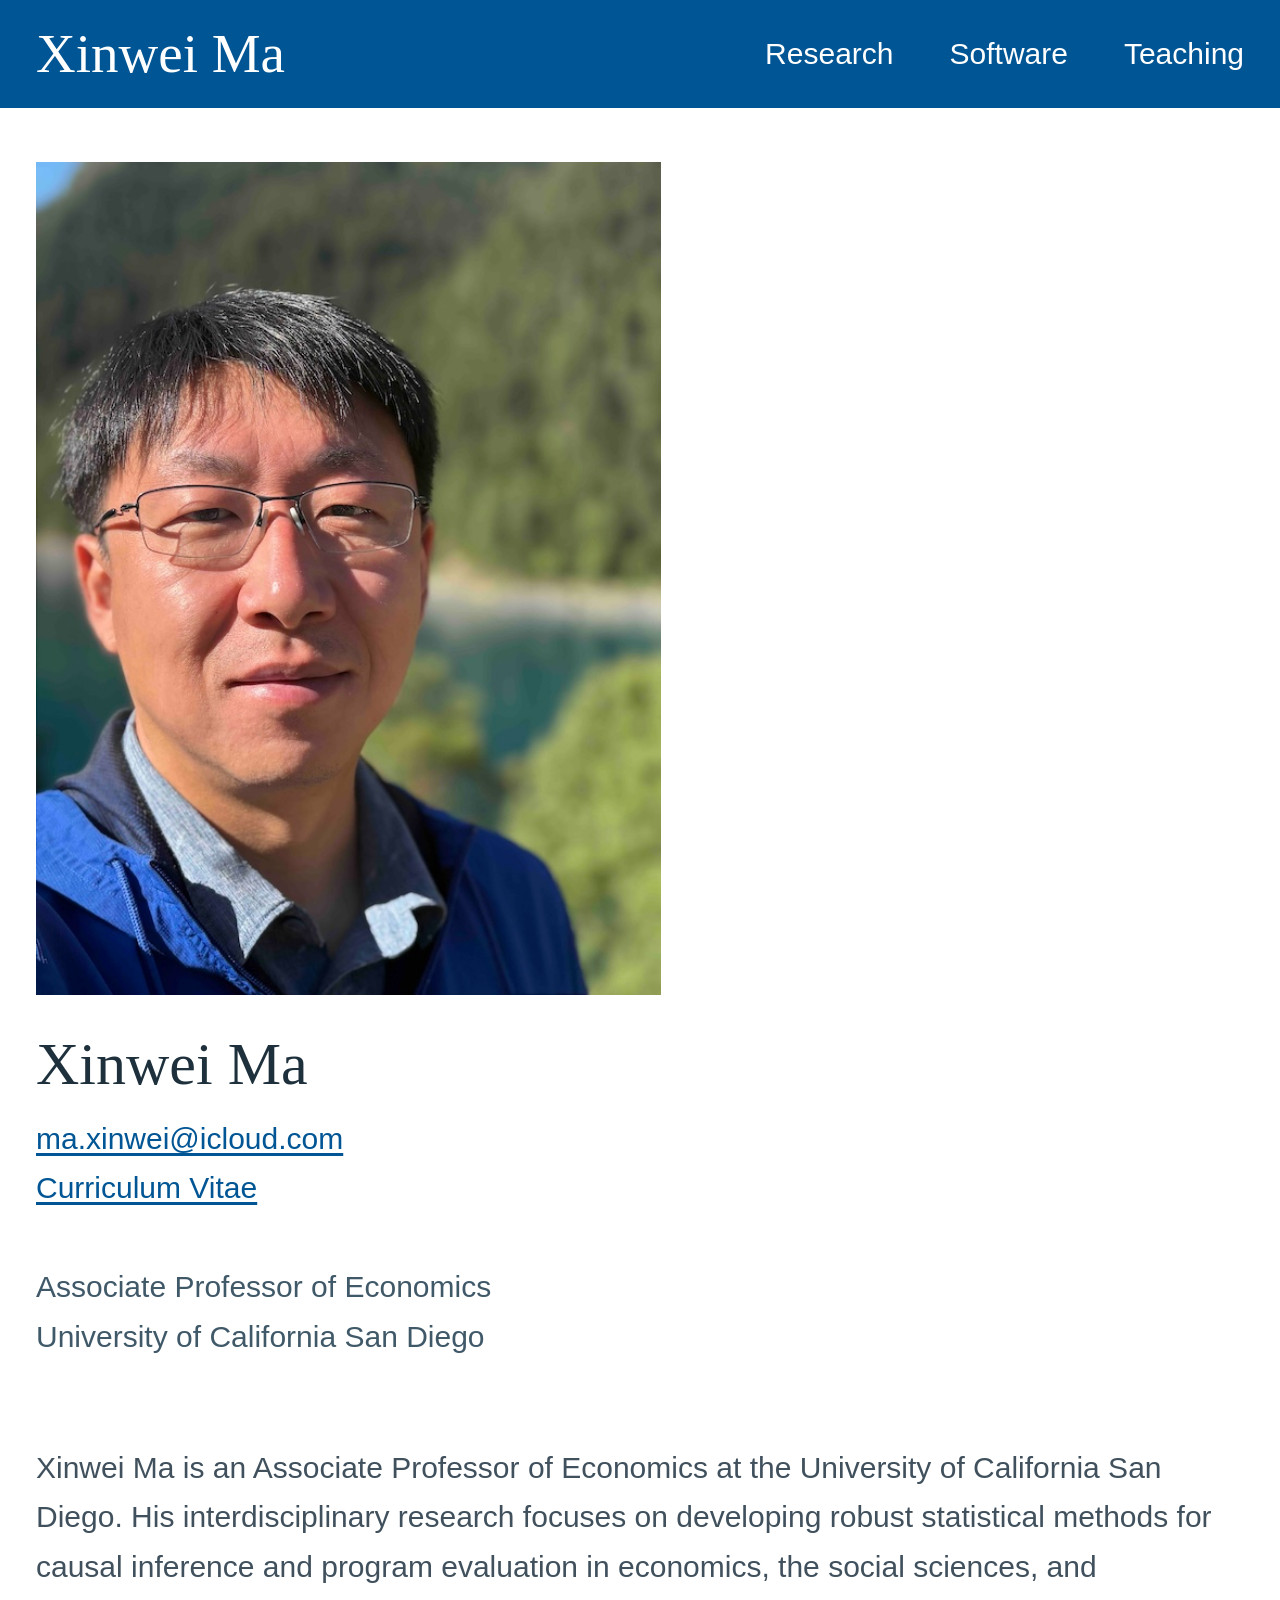
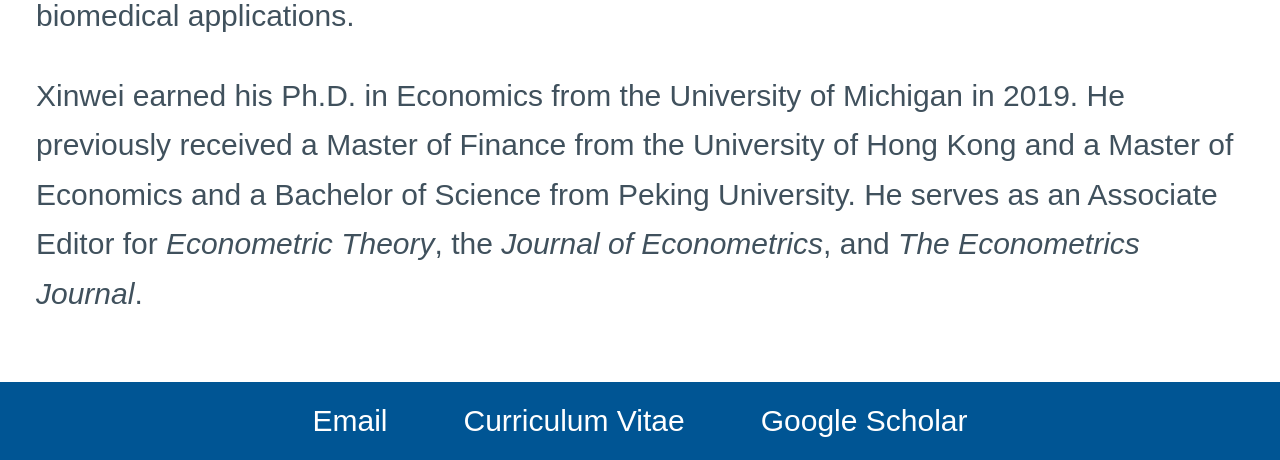
==== index.html @ 9b1a9542 "Add files via upload" ====
<!DOCTYPE html>
<html lang="en">
<head>
  <meta charset="UTF-8">
  <meta name="viewport" content="width=device-width, initial-scale=1">
  <meta name="description" content="Xinwei Ma, Associate Professor of Economics at the University of California San Diego. Research, software, teaching, and curriculum vitae.">
  <title>Xinwei Ma | Economics</title>
  <link rel="stylesheet" href="./styles.css">
</head>
<body>
<div id="academic-homepage" aria-label="Xinwei Ma academic website">
  

  <header class="academic-header">
    <div class="academic-header-inner">
      <a class="academic-name" href="./index.html" data-page="home" aria-current="page">Xinwei Ma</a>
      <nav class="academic-navigation" aria-label="Main navigation">
        <a href="./research.html">Research</a>
        <a href="./index.html#software" data-page="software">Software</a>
        <a href="./teaching.html">Teaching</a>
      </nav>
    </div>
  </header>

  <main class="academic-main" aria-live="polite">
    <section class="academic-home" id="home" data-panel="home" aria-label="Homepage">
      <div class="academic-portrait">
        <img class="academic-photo" src="./XinweiMa-Photo.jpg" alt="Xinwei Ma" width="576" height="768">
      </div>
      <div class="academic-introduction">
        <h1>Xinwei Ma</h1>
        <p class="academic-email">
          <a href="mailto:ma.xinwei@icloud.com">ma.xinwei@icloud.com</a><br>
          <a href="https://xinweima.github.io/XinweiMa-CV.pdf" target="_blank" rel="noopener noreferrer" aria-label="Xinwei Ma curriculum vitae, PDF, opens in a new tab">Curriculum Vitae</a>
        </p>
        <p class="academic-affiliation">Associate Professor of Economics<br>University of California San Diego</p>
        <div class="academic-biography">
          <p>Xinwei Ma is an Associate Professor of Economics at the University of California San Diego. His interdisciplinary research focuses on developing robust statistical methods for causal inference and program evaluation in economics, the social sciences, and biomedical applications.</p>
          <p>Xinwei earned his Ph.D. in Economics from the University of Michigan in 2019. He previously received a Master of Finance from the University of Hong Kong and a Master of Economics and a Bachelor of Science from Peking University. He serves as an Associate Editor for <em>Econometric Theory</em>, the <em>Journal of Econometrics</em>, and <em>The Econometrics Journal</em>.</p>
        </div>
      </div>
    </section>
    <section class="academic-page" id="software" data-panel="software" aria-label="Software page" hidden>
      <h1>Software</h1>
      <p>Software projects and links will be added soon.</p>
    </section>
  </main>

  <footer class="academic-footer">
    <nav class="academic-footer-inner" aria-label="Contact and academic profiles">
      <a class="academic-footer-link" href="mailto:ma.xinwei@icloud.com" aria-label="Email Xinwei Ma at ma.xinwei@icloud.com">Email</a>
      <a class="academic-footer-link" href="./XinweiMa-CV.pdf" target="_blank" rel="noopener noreferrer" aria-label="Xinwei Ma curriculum vitae, PDF, opens in a new tab">Curriculum Vitae</a>
      <a class="academic-footer-link" href="https://scholar.google.com/citations?user=rrIp8rMAAAAJ&amp;hl=en" target="_blank" rel="noopener noreferrer" aria-label="Xinwei Ma on Google Scholar, opens in a new tab">Google Scholar</a>
    </nav>
  </footer>
</div>
<script>
  (function () {
    const root = document.getElementById('academic-homepage');
    const links = Array.from(root.querySelectorAll('a[data-page]'));
    const panels = Array.from(root.querySelectorAll('[data-panel]'));
    const titles = { home: 'Home', software: 'Software' };

    function showPage() {
      const requested = window.location.hash.slice(1);
      if (requested === 'research' || requested === 'teaching') {
        window.location.replace('./' + requested + '.html');
        return;
      }
      const page = Object.prototype.hasOwnProperty.call(titles, requested) ? requested : 'home';
      panels.forEach(function (panel) {
        panel.hidden = panel.dataset.panel !== page;
      });
      links.forEach(function (link) {
        if (link.dataset.page === page) link.setAttribute('aria-current', 'page');
        else link.removeAttribute('aria-current');
      });
      document.title = page === 'home' ? 'Xinwei Ma | Economics' : titles[page] + ' | Xinwei Ma';
    }

    window.addEventListener('hashchange', showPage);
    showPage();
  })();
</script>
</body>
</html>
---- styles.css ----
html { color-scheme: light; }
body { margin: 0; background-color: #ffffff; }

#academic-homepage {
  --academic-blue: #005594;
  color-scheme: light;
  color: #263640;
  font-family: Arial, Helvetica, sans-serif;
  font-size: 30px;
  line-height: 1.65;
  display: flex;
  flex-direction: column;
  min-height: 100vh;
  min-height: 100svh;
  width: 100%;
}
#academic-homepage * { box-sizing: border-box; }
#academic-homepage [hidden] { display: none !important; }
#academic-homepage .academic-header,
#academic-homepage .academic-footer {
  background: var(--academic-blue);
  color: #ffffff;
}
#academic-homepage .academic-header-inner {
  width: 100%;
  padding: 18px 36px;
  display: flex;
  align-items: center;
  justify-content: space-between;
  gap: 24px 64px;
  flex-wrap: wrap;
}
#academic-homepage .academic-name {
  color: #ffffff;
  font-family: Georgia, 'Times New Roman', serif;
  font-size: 55px;
  font-weight: 400;
  line-height: 1.3;
  text-decoration: none;
  display: inline-flex;
  align-items: center;
  min-height: 44px;
  max-width: 100%;
}
#academic-homepage .academic-navigation {
  display: flex;
  align-items: center;
  gap: 16px 56px;
  flex-wrap: wrap;
}
#academic-homepage .academic-navigation a,
#academic-homepage .academic-footer-link {
  color: #ffffff;
  display: inline-flex;
  align-items: center;
  min-height: 44px;
  font-size: 30px;
  font-weight: 400;
  text-decoration: none;
  white-space: nowrap;
}
#academic-homepage .academic-navigation a:hover,
#academic-homepage .academic-navigation a[aria-current="page"],
#academic-homepage .academic-name:hover,
#academic-homepage .academic-footer a:hover {
  text-decoration: underline;
  text-underline-offset: 6px;
}
#academic-homepage .academic-main {
  width: 100%;
  padding: 54px 36px 64px;
  flex: 1;
}
#academic-homepage .academic-home {
  display: grid;
  grid-template-columns: 625px minmax(0, 1fr);
  gap: 42px;
  align-items: start;
}
#academic-homepage .academic-portrait {
  width: 100%;
  max-width: 625px;
  min-width: 0;
  justify-self: start;
}
#academic-homepage .academic-introduction {
  min-width: 0;
  text-align: left;
}
#academic-homepage .academic-photo {
  width: 625px;
  max-width: 100%;
  height: auto;
  display: block;
  margin: 0;
}
#academic-homepage h1 {
  margin: 0 0 12px;
  font-family: Georgia, 'Times New Roman', serif;
  color: #1d303c;
  font-size: 60px;
  font-weight: 400;
  line-height: 1.25;
}
#academic-homepage .academic-email {
  margin: 0 0 1.65em;
  font: inherit;
}
#academic-homepage .academic-email a {
  color: var(--academic-blue);
  font: inherit;
  overflow-wrap: anywhere;
  text-decoration: underline;
  text-underline-offset: 4px;
}
#academic-homepage .academic-affiliation {
  margin: 0 0 calc(32px + 1.65em);
  font: inherit;
  color: #405969;
}
#academic-homepage .academic-biography {
  min-width: 0;
  margin: 0;
  color: #40515d;
  line-height: 1.65;
}
#academic-homepage .academic-biography p { margin: 0; font: inherit; }
#academic-homepage .academic-biography p + p { margin-top: 30px; }
#academic-homepage .academic-page p {
  margin: 16px 0 0;
  font: inherit;
  color: #40515d;
}
#academic-homepage .academic-footer {
  margin-top: auto;
  padding: 14px 24px;
}
#academic-homepage .academic-footer-inner {
  display: flex;
  justify-content: center;
  align-items: center;
  flex-wrap: wrap;
  gap: 8px 76px;
}
@media (max-width: 1350px) {
  #academic-homepage .academic-home {
    grid-template-columns: minmax(0, 1fr);
    gap: 32px;
  }
}
@media (max-width: 600px) {
  #academic-homepage .academic-header-inner {
    padding: 16px 22px;
    align-items: flex-start;
    flex-direction: column;
    gap: 8px;
  }
  #academic-homepage .academic-navigation { gap: 0 44px; }
  #academic-homepage .academic-main { padding: 34px 22px 42px; }
  #academic-homepage .academic-footer-inner { gap: 0 48px; }
}

/* Research page */
#academic-homepage .academic-research-navigation {
  display: flex;
  flex-wrap: wrap;
  gap: 12px 32px;
  margin: 28px 0 56px;
  font: inherit;
}
#academic-homepage .academic-research a {
  color: var(--academic-blue);
  font: inherit;
  text-decoration: underline;
  text-underline-offset: 4px;
  overflow-wrap: anywhere;
}
#academic-homepage .academic-research-section {
  margin-top: 64px;
  scroll-margin-top: 24px;
}
#academic-homepage .academic-research-navigation + .academic-research-section {
  margin-top: 0;
}
#academic-homepage .academic-research-section h2 {
  margin: 0 0 32px;
  color: #1d303c;
  font-family: Georgia, 'Times New Roman', serif;
  font-size: 44px;
  font-weight: 400;
  line-height: 1.3;
}
#academic-homepage .academic-paper-list {
  margin: 0;
  padding-left: 1.55em;
  font: inherit;
  list-style-type: decimal;
}
#academic-homepage .academic-paper-list > li { font: inherit; }
#academic-homepage .academic-paper-list > li + li { margin-top: 42px; }
#academic-homepage .academic-paper-title {
  margin: 0;
  font: inherit;
  font-weight: 500;
  line-height: 1.5;
}
#academic-homepage .academic-paper-citation,
#academic-homepage .academic-paper-authors {
  margin: 8px 0 0;
  color: #40515d;
  font: inherit;
}
#academic-homepage .academic-paper-links {
  display: flex;
  flex-wrap: wrap;
  gap: 8px 28px;
  margin: 8px 0 0;
  font: inherit;
}

/* Teaching page */
#academic-homepage .academic-teaching-section {
  margin-top: 40px;
}
#academic-homepage .academic-teaching-section h2 {
  margin: 0 0 12px;
  color: #1d303c;
  font-family: Georgia, 'Times New Roman', serif;
  font-size: 44px;
  font-weight: 400;
  line-height: 1.3;
}
#academic-homepage .academic-teaching-year {
  margin: 0 0 42px;
  color: #40515d;
  font: inherit;
}
#academic-homepage .academic-course-list {
  margin: 0;
  padding: 0;
  list-style: none;
}
#academic-homepage .academic-course-list > li + li {
  margin-top: 36px;
}
#academic-homepage .academic-course-title {
  margin: 0;
  font: inherit;
  font-weight: 500;
}
#academic-homepage .academic-course-level {
  display: inline-block;
  color: #40515d;
  font-weight: 400;
}
#academic-homepage .academic-course-name {
  margin: 8px 0 0;
  color: #40515d;
  font: inherit;
}
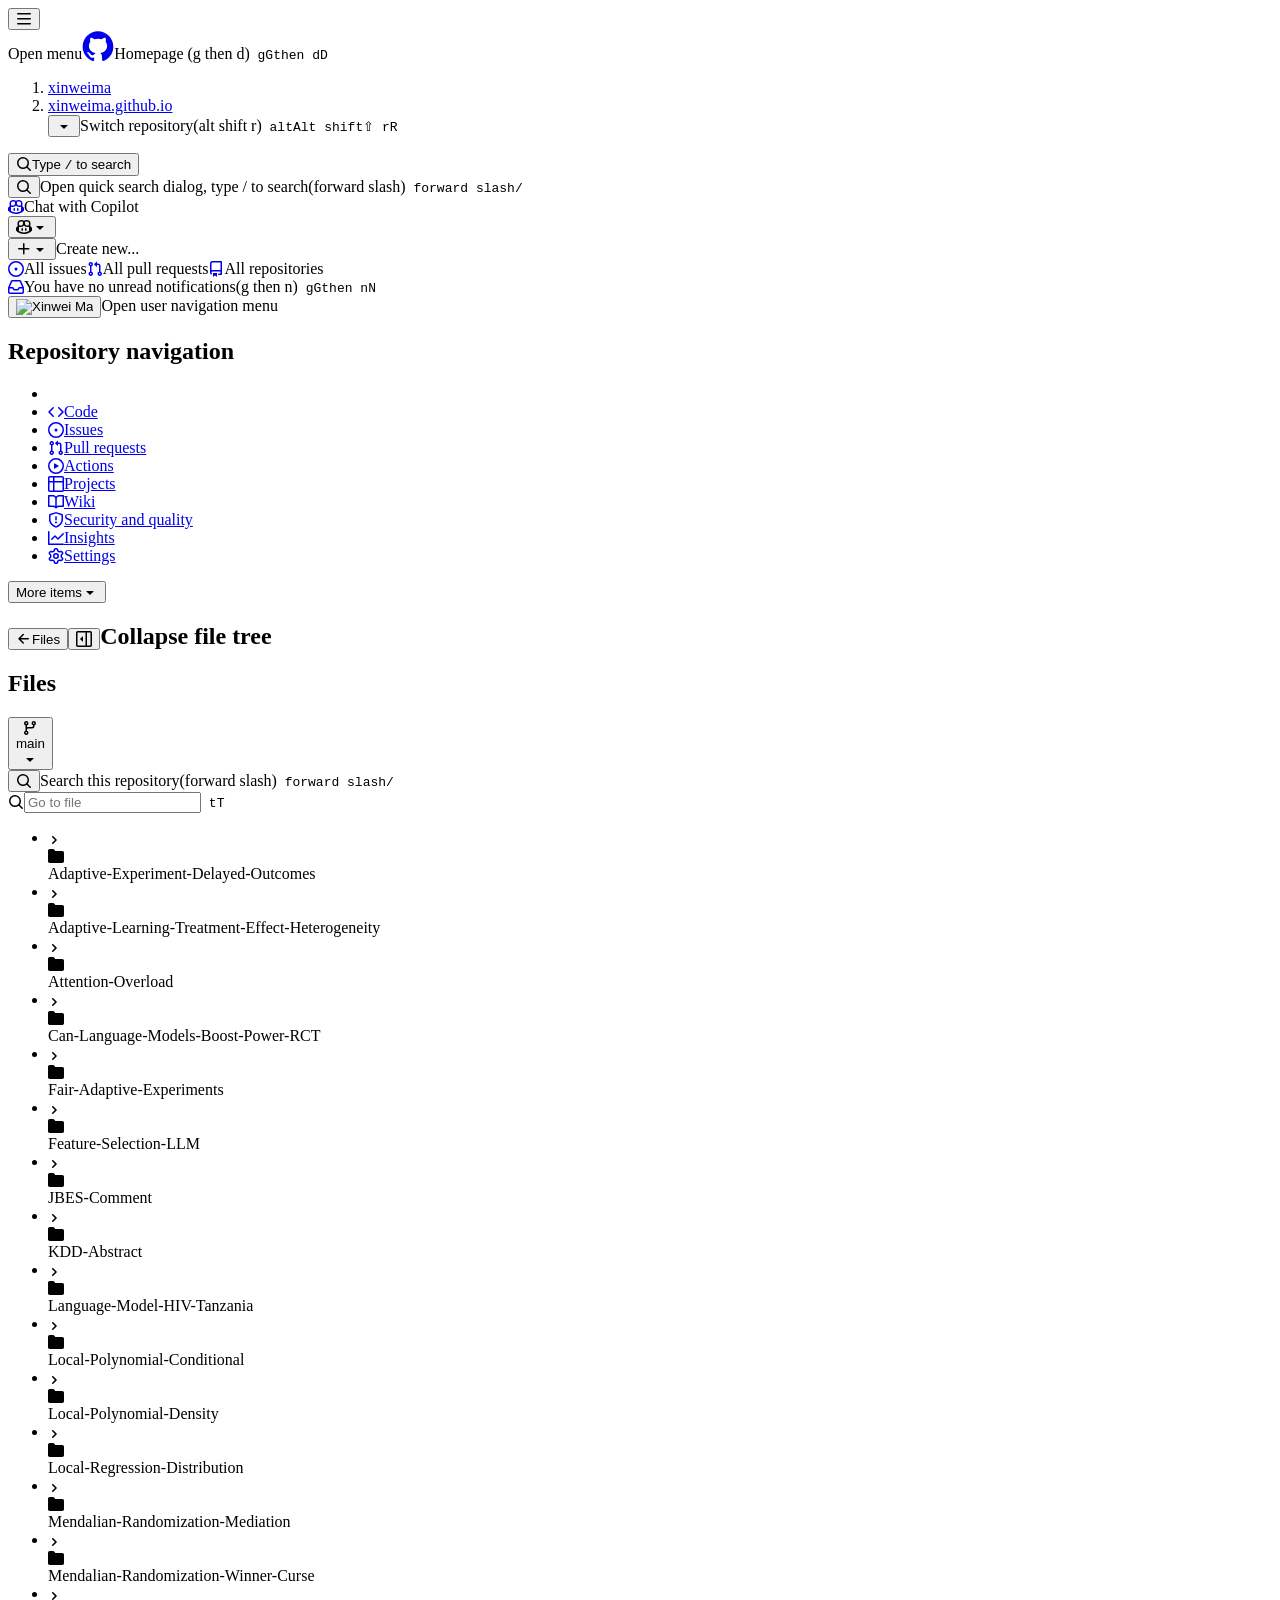
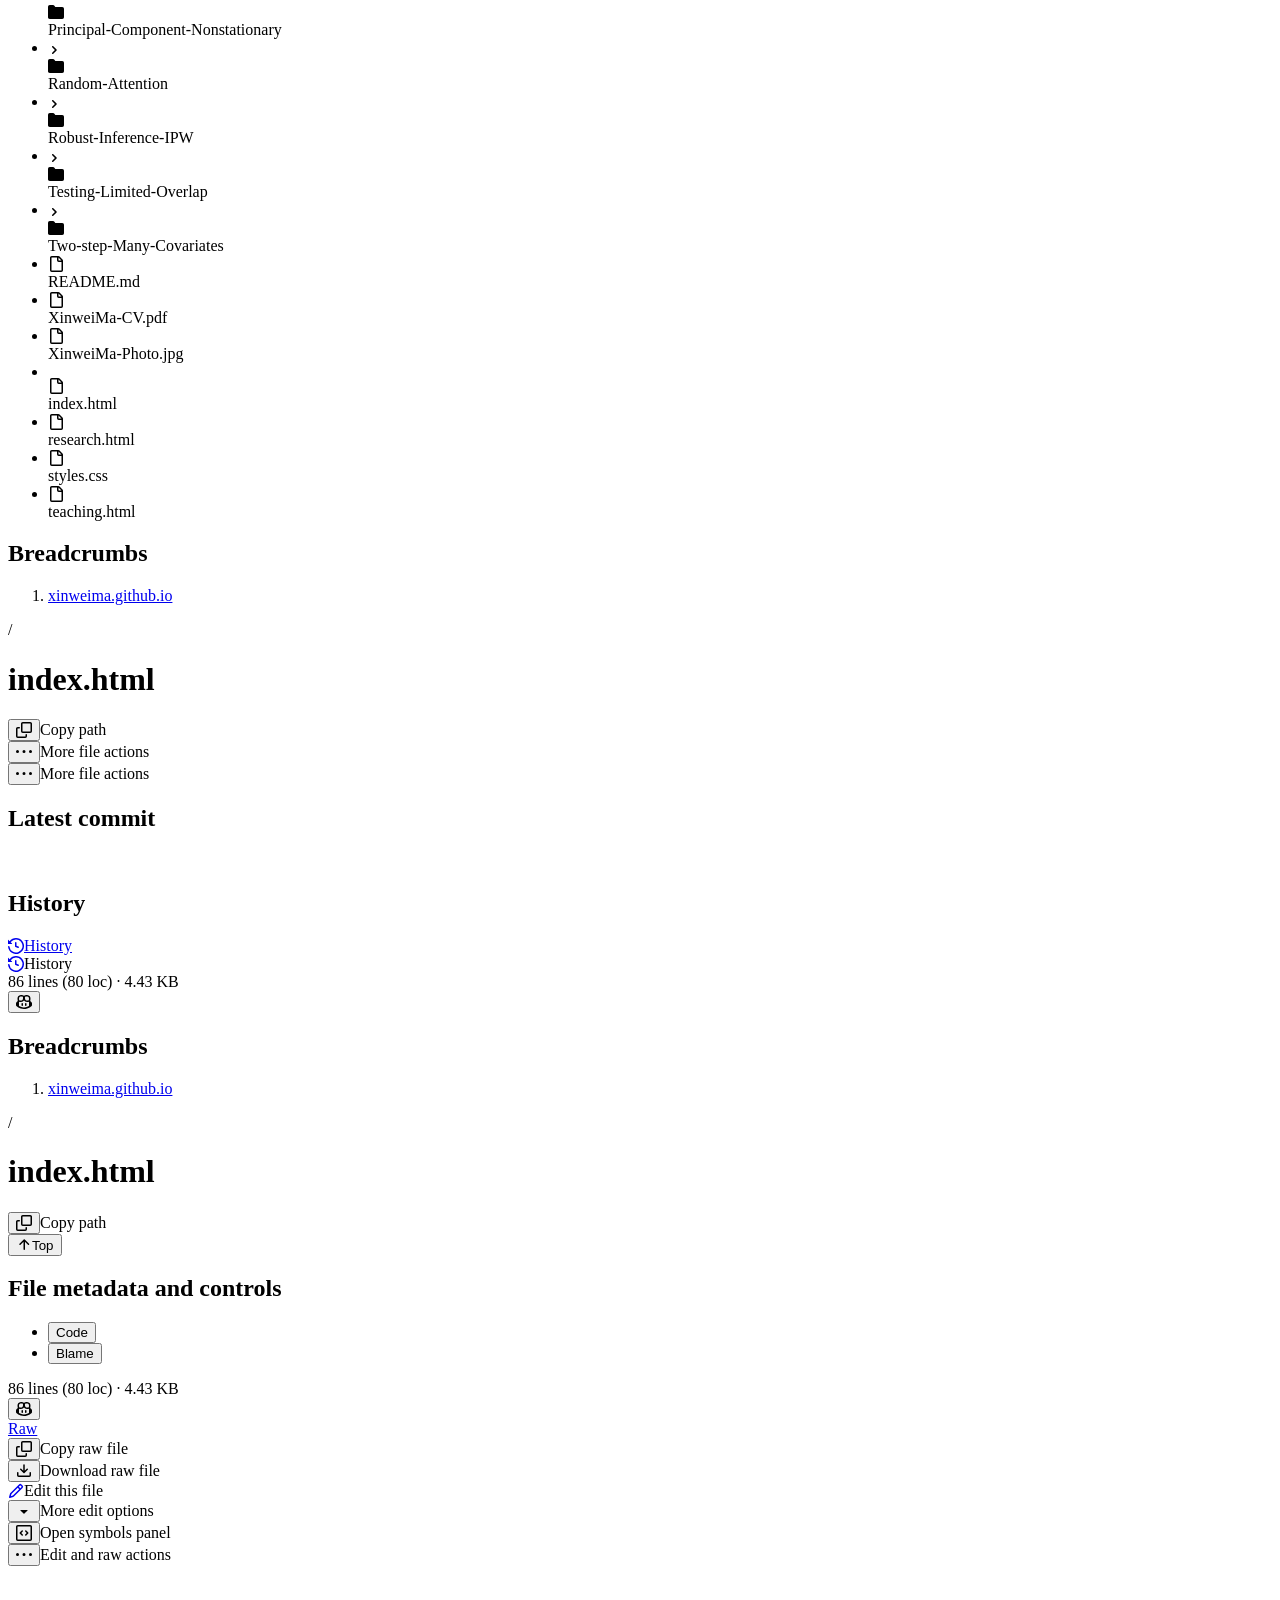
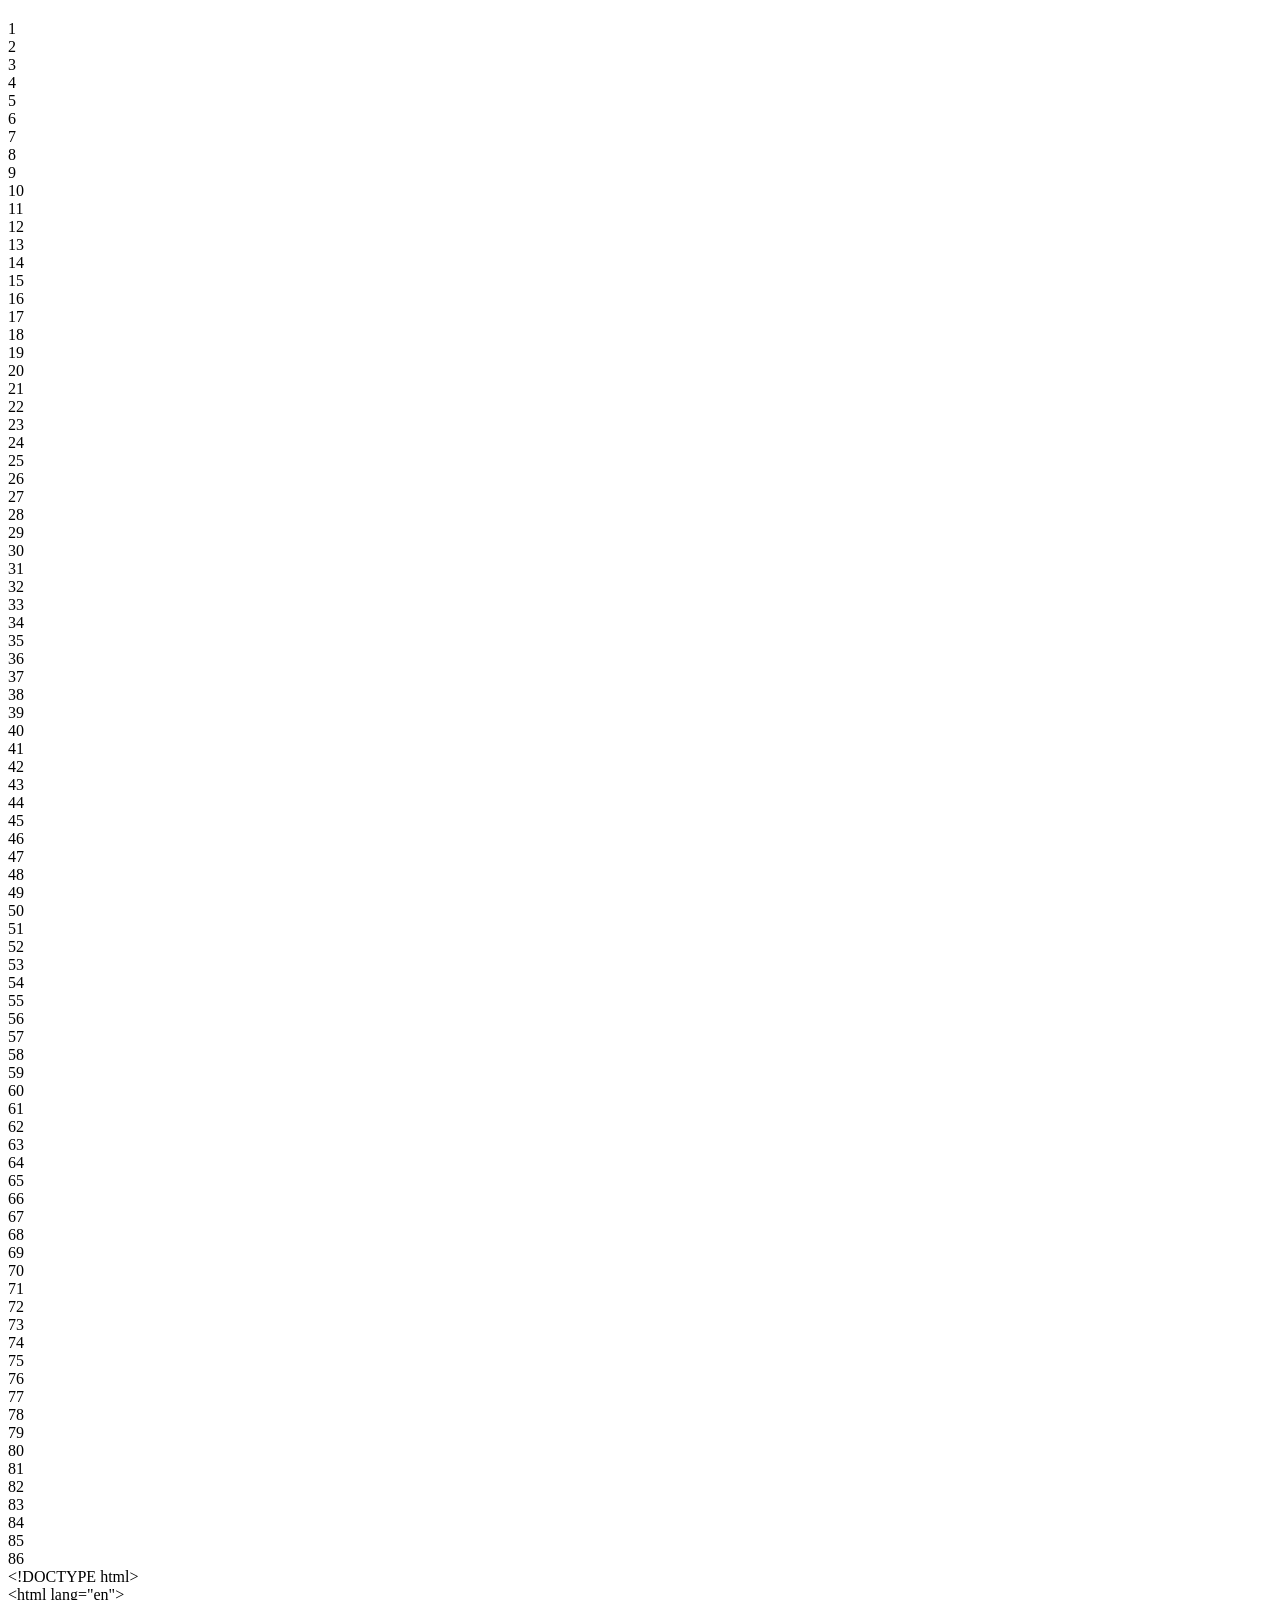
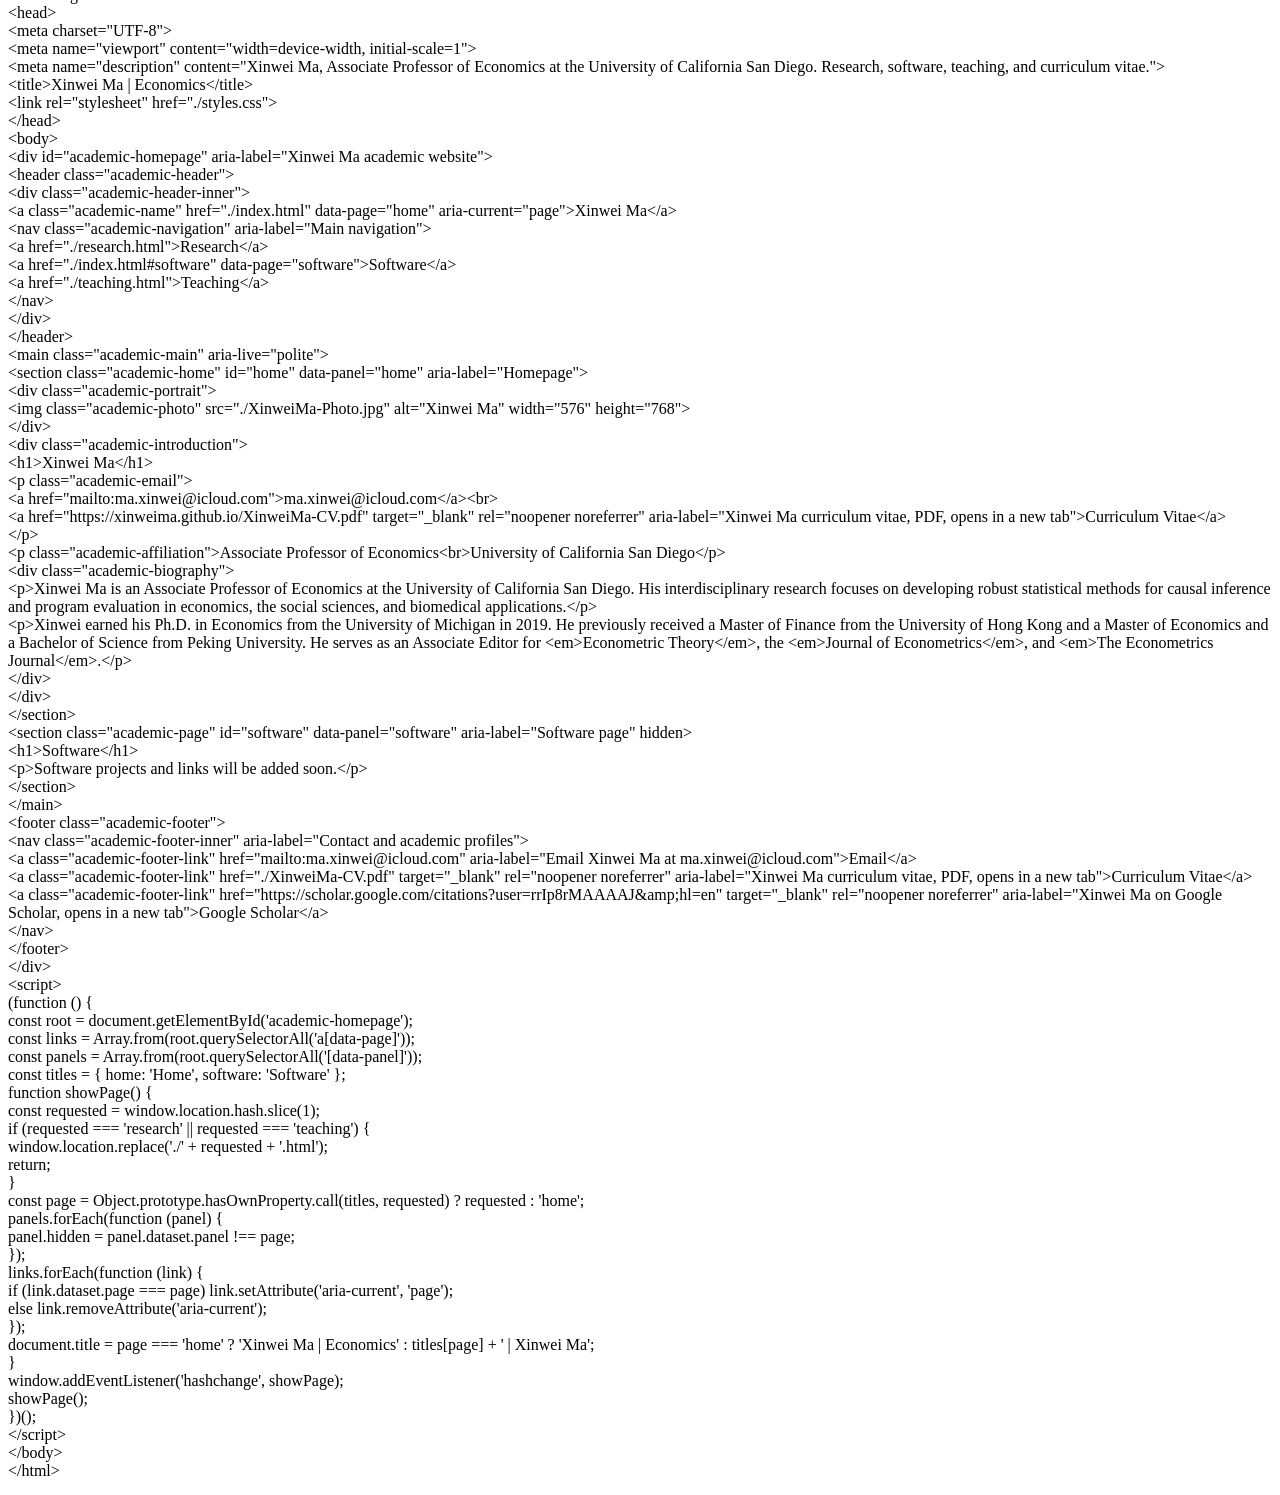
==== commit 74cf93e6: "Add files via upload" ====
--- a/index.html
+++ b/index.html
@@ -1,86 +1,90 @@
-<!DOCTYPE html>
-<html lang="en">
-<head>
-  <meta charset="UTF-8">
-  <meta name="viewport" content="width=device-width, initial-scale=1">
-  <meta name="description" content="Xinwei Ma, Associate Professor of Economics at the University of California San Diego. Research, software, teaching, and curriculum vitae.">
-  <title>Xinwei Ma | Economics</title>
-  <link rel="stylesheet" href="./styles.css">
-</head>
-<body>
-<div id="academic-homepage" aria-label="Xinwei Ma academic website">
-  
-
-  <header class="academic-header">
-    <div class="academic-header-inner">
-      <a class="academic-name" href="./index.html" data-page="home" aria-current="page">Xinwei Ma</a>
-      <nav class="academic-navigation" aria-label="Main navigation">
-        <a href="./research.html">Research</a>
-        <a href="./index.html#software" data-page="software">Software</a>
-        <a href="./teaching.html">Teaching</a>
-      </nav>
-    </div>
-  </header>
-
-  <main class="academic-main" aria-live="polite">
-    <section class="academic-home" id="home" data-panel="home" aria-label="Homepage">
-      <div class="academic-portrait">
-        <img class="academic-photo" src="./XinweiMa-Photo.jpg" alt="Xinwei Ma" width="576" height="768">
-      </div>
-      <div class="academic-introduction">
-        <h1>Xinwei Ma</h1>
-        <p class="academic-email">
-          <a href="mailto:ma.xinwei@icloud.com">ma.xinwei@icloud.com</a><br>
-          <a href="https://xinweima.github.io/XinweiMa-CV.pdf" target="_blank" rel="noopener noreferrer" aria-label="Xinwei Ma curriculum vitae, PDF, opens in a new tab">Curriculum Vitae</a>
-        </p>
-        <p class="academic-affiliation">Associate Professor of Economics<br>University of California San Diego</p>
-        <div class="academic-biography">
-          <p>Xinwei Ma is an Associate Professor of Economics at the University of California San Diego. His interdisciplinary research focuses on developing robust statistical methods for causal inference and program evaluation in economics, the social sciences, and biomedical applications.</p>
-          <p>Xinwei earned his Ph.D. in Economics from the University of Michigan in 2019. He previously received a Master of Finance from the University of Hong Kong and a Master of Economics and a Bachelor of Science from Peking University. He serves as an Associate Editor for <em>Econometric Theory</em>, the <em>Journal of Econometrics</em>, and <em>The Econometrics Journal</em>.</p>
-        </div>
-      </div>
-    </section>
-    <section class="academic-page" id="software" data-panel="software" aria-label="Software page" hidden>
-      <h1>Software</h1>
-      <p>Software projects and links will be added soon.</p>
-    </section>
-  </main>
-
-  <footer class="academic-footer">
-    <nav class="academic-footer-inner" aria-label="Contact and academic profiles">
-      <a class="academic-footer-link" href="mailto:ma.xinwei@icloud.com" aria-label="Email Xinwei Ma at ma.xinwei@icloud.com">Email</a>
-      <a class="academic-footer-link" href="./XinweiMa-CV.pdf" target="_blank" rel="noopener noreferrer" aria-label="Xinwei Ma curriculum vitae, PDF, opens in a new tab">Curriculum Vitae</a>
-      <a class="academic-footer-link" href="https://scholar.google.com/citations?user=rrIp8rMAAAAJ&amp;hl=en" target="_blank" rel="noopener noreferrer" aria-label="Xinwei Ma on Google Scholar, opens in a new tab">Google Scholar</a>
-    </nav>
-  </footer>
-</div>
-<script>
-  (function () {
-    const root = document.getElementById('academic-homepage');
-    const links = Array.from(root.querySelectorAll('a[data-page]'));
-    const panels = Array.from(root.querySelectorAll('[data-panel]'));
-    const titles = { home: 'Home', software: 'Software' };
-
-    function showPage() {
-      const requested = window.location.hash.slice(1);
-      if (requested === 'research' || requested === 'teaching') {
-        window.location.replace('./' + requested + '.html');
-        return;
-      }
-      const page = Object.prototype.hasOwnProperty.call(titles, requested) ? requested : 'home';
-      panels.forEach(function (panel) {
-        panel.hidden = panel.dataset.panel !== page;
-      });
-      links.forEach(function (link) {
-        if (link.dataset.page === page) link.setAttribute('aria-current', 'page');
-        else link.removeAttribute('aria-current');
-      });
-      document.title = page === 'home' ? 'Xinwei Ma | Economics' : titles[page] + ' | Xinwei Ma';
-    }
-
-    window.addEventListener('hashchange', showPage);
-    showPage();
-  })();
-</script>
-</body>
-</html>
+<!DOCTYPE html><html lang="en" data-render-ssr="true" data-color-mode="auto" data-light-theme="light" data-dark-theme="dark" data-a11y-animated-images="system" data-a11y-link-underlines="true"><head><meta charSet="utf-8" nonce="1eje+c20uX58KLCYHHkSB7Zbv9mtS+3+"/><meta name="viewport" content="width=device-width, initial-scale=1" nonce="1eje+c20uX58KLCYHHkSB7Zbv9mtS+3+"/><link rel="preload" as="image" href="https://avatars.githubusercontent.com/u/29647921?v=4&amp;size=64"/><style data-precedence="github-ui-cascade-layer-order" data-href="github-ui-cascade-layer-order">@layer primer-css-base,primer-react,recipes,properties,tailwind-theme,utilities;</style><link rel="stylesheet" href="https://github.githubassets.com/assets/index-JVHuKBxQ.css" crossorigin="anonymous" nonce="1eje+c20uX58KLCYHHkSB7Zbv9mtS+3+" data-precedence="default"/><link rel="stylesheet" href="https://github.githubassets.com/assets/light-Az9Ud4P0.css" data-theme="light" crossorigin="anonymous" nonce="1eje+c20uX58KLCYHHkSB7Zbv9mtS+3+" data-precedence="default"/><link rel="stylesheet" href="https://github.githubassets.com/assets/dark-DeeaFiWu.css" data-theme="dark" crossorigin="anonymous" nonce="1eje+c20uX58KLCYHHkSB7Zbv9mtS+3+" data-precedence="default"/><link rel="stylesheet" href="https://github.githubassets.com/assets/index-CUw3tM6t.css" crossorigin="anonymous" nonce="1eje+c20uX58KLCYHHkSB7Zbv9mtS+3+" data-precedence="default"/><link rel="stylesheet" href="https://github.githubassets.com/assets/index-D-S89MAN.css" crossorigin="anonymous" nonce="1eje+c20uX58KLCYHHkSB7Zbv9mtS+3+" data-precedence="default"/><link rel="stylesheet" href="https://github.githubassets.com/assets/primer-react-C-8-LZyH.css" crossorigin="anonymous" nonce="1eje+c20uX58KLCYHHkSB7Zbv9mtS+3+" data-precedence="default"/><link rel="stylesheet" href="https://github.githubassets.com/assets/index-iErKIRGO.css" crossorigin="anonymous" nonce="1eje+c20uX58KLCYHHkSB7Zbv9mtS+3+" data-precedence="default"/><link rel="stylesheet" href="https://github.githubassets.com/assets/CopyToClipboardIconButton-DhOTGLOK.css" crossorigin="anonymous" nonce="1eje+c20uX58KLCYHHkSB7Zbv9mtS+3+" data-precedence="default"/><link rel="stylesheet" href="https://github.githubassets.com/assets/LazyGlobalSsoBanner-Binsqx9V.css" crossorigin="anonymous" nonce="1eje+c20uX58KLCYHHkSB7Zbv9mtS+3+" data-precedence="default"/><link rel="stylesheet" href="https://github.githubassets.com/assets/in-product-targeting-DWtN1qaC.css" crossorigin="anonymous" nonce="1eje+c20uX58KLCYHHkSB7Zbv9mtS+3+" data-precedence="default"/><link rel="stylesheet" href="https://github.githubassets.com/assets/src-DSrWMrCR.css" crossorigin="anonymous" nonce="1eje+c20uX58KLCYHHkSB7Zbv9mtS+3+" data-precedence="default"/><link rel="stylesheet" href="https://github.githubassets.com/assets/GlobalNavLayout-BCCA0s0S.css" crossorigin="anonymous" nonce="1eje+c20uX58KLCYHHkSB7Zbv9mtS+3+" data-precedence="default"/><link rel="stylesheet" href="https://github.githubassets.com/assets/repo-layout-BaOgDBBg.css" crossorigin="anonymous" nonce="1eje+c20uX58KLCYHHkSB7Zbv9mtS+3+" data-precedence="default"/><link rel="stylesheet" href="https://github.githubassets.com/assets/RefSelector-CvuMZiQI.css" crossorigin="anonymous" nonce="1eje+c20uX58KLCYHHkSB7Zbv9mtS+3+" data-precedence="default"/><link rel="stylesheet" href="https://github.githubassets.com/assets/PortalTooltip-CnwyIXuU.css" crossorigin="anonymous" nonce="1eje+c20uX58KLCYHHkSB7Zbv9mtS+3+" data-precedence="default"/><link rel="stylesheet" href="https://github.githubassets.com/assets/ReposHeaderRefSelector-B9UxEzc7.css" crossorigin="anonymous" nonce="1eje+c20uX58KLCYHHkSB7Zbv9mtS+3+" data-precedence="default"/><link rel="stylesheet" href="https://github.githubassets.com/assets/CodeLine-DEyDUVPy.css" crossorigin="anonymous" nonce="1eje+c20uX58KLCYHHkSB7Zbv9mtS+3+" data-precedence="default"/><link rel="stylesheet" href="https://github.githubassets.com/assets/repos-file-tree-view-CAVw5BE1.css" crossorigin="anonymous" nonce="1eje+c20uX58KLCYHHkSB7Zbv9mtS+3+" data-precedence="default"/><link rel="stylesheet" href="https://github.githubassets.com/assets/ScrollMarksContainer-jgZd6-5D.css" crossorigin="anonymous" nonce="1eje+c20uX58KLCYHHkSB7Zbv9mtS+3+" data-precedence="default"/><link rel="stylesheet" href="https://github.githubassets.com/assets/CodeNavSymbolNavigation-D6lKfzx-.css" crossorigin="anonymous" nonce="1eje+c20uX58KLCYHHkSB7Zbv9mtS+3+" data-precedence="default"/><link rel="stylesheet" href="https://github.githubassets.com/assets/SharedPageLayout-kmFQ-Zzm.css" crossorigin="anonymous" nonce="1eje+c20uX58KLCYHHkSB7Zbv9mtS+3+" data-precedence="default"/><link rel="stylesheet" href="https://github.githubassets.com/assets/InlineAutocomplete-CTgae2KY.css" crossorigin="anonymous" nonce="1eje+c20uX58KLCYHHkSB7Zbv9mtS+3+" data-precedence="default"/><link rel="stylesheet" href="https://github.githubassets.com/assets/LabelPicker-CPVcQHCM.css" crossorigin="anonymous" nonce="1eje+c20uX58KLCYHHkSB7Zbv9mtS+3+" data-precedence="default"/><link rel="stylesheet" href="https://github.githubassets.com/assets/CodeViewHeader-Bqa0zymU.css" crossorigin="anonymous" nonce="1eje+c20uX58KLCYHHkSB7Zbv9mtS+3+" data-precedence="default"/><link rel="stylesheet" href="https://github.githubassets.com/assets/layout-DKvBDqaB.css" crossorigin="anonymous" nonce="1eje+c20uX58KLCYHHkSB7Zbv9mtS+3+" data-precedence="default"/><link rel="stylesheet" href="https://github.githubassets.com/assets/Panel-s5EJusc2.css" crossorigin="anonymous" nonce="1eje+c20uX58KLCYHHkSB7Zbv9mtS+3+" data-precedence="default"/><link rel="stylesheet" href="https://github.githubassets.com/assets/file-tree-layout-BDWI1weM.css" crossorigin="anonymous" nonce="1eje+c20uX58KLCYHHkSB7Zbv9mtS+3+" data-precedence="default"/><link rel="stylesheet" href="https://github.githubassets.com/assets/LinkButton-Cn8HxVbV.css" crossorigin="anonymous" nonce="1eje+c20uX58KLCYHHkSB7Zbv9mtS+3+" data-precedence="default"/><link rel="stylesheet" href="https://github.githubassets.com/assets/Breadcrumb-zPCqvDAi.css" crossorigin="anonymous" nonce="1eje+c20uX58KLCYHHkSB7Zbv9mtS+3+" data-precedence="default"/><link rel="stylesheet" href="https://github.githubassets.com/assets/tree-types-DAJ6xZPB.css" crossorigin="anonymous" nonce="1eje+c20uX58KLCYHHkSB7Zbv9mtS+3+" data-precedence="default"/><link rel="stylesheet" href="https://github.githubassets.com/assets/NavigationMenu-Dv56f9B9.css" crossorigin="anonymous" nonce="1eje+c20uX58KLCYHHkSB7Zbv9mtS+3+" data-precedence="default"/><link rel="stylesheet" href="https://github.githubassets.com/assets/CodeView-BI3vmOsV.css" crossorigin="anonymous" nonce="1eje+c20uX58KLCYHHkSB7Zbv9mtS+3+" data-precedence="default"/><link rel="stylesheet" href="https://github.githubassets.com/assets/use-commit-checks-status-details-RPttWUCi.css" crossorigin="anonymous" nonce="1eje+c20uX58KLCYHHkSB7Zbv9mtS+3+" data-precedence="default"/><link rel="stylesheet" href="https://github.githubassets.com/assets/LabelWithLink-BRyloEbu.css" crossorigin="anonymous" nonce="1eje+c20uX58KLCYHHkSB7Zbv9mtS+3+" data-precedence="default"/><link rel="stylesheet" href="https://github.githubassets.com/assets/CodeViewBanners-Dq7qOrCL.css" crossorigin="anonymous" nonce="1eje+c20uX58KLCYHHkSB7Zbv9mtS+3+" data-precedence="default"/><link rel="stylesheet" href="https://github.githubassets.com/assets/Panel-ErmkviJf.css" crossorigin="anonymous" nonce="1eje+c20uX58KLCYHHkSB7Zbv9mtS+3+" data-precedence="default"/><link rel="stylesheet" href="https://github.githubassets.com/assets/CopilotPopover-NYGjXNpc.css" crossorigin="anonymous" nonce="1eje+c20uX58KLCYHHkSB7Zbv9mtS+3+" data-precedence="default"/><link rel="stylesheet" href="https://github.githubassets.com/assets/SpacesOwnerDropdown-UwSvB4-I.css" crossorigin="anonymous" nonce="1eje+c20uX58KLCYHHkSB7Zbv9mtS+3+" data-precedence="default"/><link rel="stylesheet" href="https://github.githubassets.com/assets/TableOfContents-D2yUfAFd.css" crossorigin="anonymous" nonce="1eje+c20uX58KLCYHHkSB7Zbv9mtS+3+" data-precedence="default"/><link rel="stylesheet" href="https://github.githubassets.com/assets/BlobViewContent-C0vqO8U6.css" crossorigin="anonymous" nonce="1eje+c20uX58KLCYHHkSB7Zbv9mtS+3+" data-precedence="default"/><script type="importmap" nonce="1eje+c20uX58KLCYHHkSB7Zbv9mtS+3+">{"imports":{"react":"https://github.githubassets.com/assets/react-e27d1b3e03961e68.js","react/compiler-runtime":"https://github.githubassets.com/assets/react-compiler-runtime-4610bd6d3de9c049.js","scheduler":"https://github.githubassets.com/assets/scheduler-58b860b049ca307c.js","react-dom":"https://github.githubassets.com/assets/react-dom-e5fd46a22d5c4058.js","react-dom/client":"https://github.githubassets.com/assets/react-dom-client-1b4a3ee065998cea.js","react-is":"https://github.githubassets.com/assets/react-is-e0b593954b4706d8.js","react/jsx-dev-runtime":"https://github.githubassets.com/assets/react-jsx-dev-runtime-ea55d68667d559e5.js","react/jsx-runtime":"https://github.githubassets.com/assets/react-jsx-runtime-4915cb0f5b3aff04.js","react-reconciler":"https://github.githubassets.com/assets/react-reconciler-8e99e505c4429605.js"}}</script><meta name="react-profiling" content="0"/><link rel="modulepreload" href="https://github.githubassets.com/assets/react-e27d1b3e03961e68.js" crossorigin="anonymous" nonce="1eje+c20uX58KLCYHHkSB7Zbv9mtS+3+"/><link rel="modulepreload" href="https://github.githubassets.com/assets/react-compiler-runtime-4610bd6d3de9c049.js" crossorigin="anonymous" nonce="1eje+c20uX58KLCYHHkSB7Zbv9mtS+3+"/><link rel="modulepreload" href="https://github.githubassets.com/assets/scheduler-58b860b049ca307c.js" crossorigin="anonymous" nonce="1eje+c20uX58KLCYHHkSB7Zbv9mtS+3+"/><link rel="modulepreload" href="https://github.githubassets.com/assets/react-dom-e5fd46a22d5c4058.js" crossorigin="anonymous" nonce="1eje+c20uX58KLCYHHkSB7Zbv9mtS+3+"/><link rel="modulepreload" href="https://github.githubassets.com/assets/react-dom-client-1b4a3ee065998cea.js" crossorigin="anonymous" nonce="1eje+c20uX58KLCYHHkSB7Zbv9mtS+3+"/><link rel="modulepreload" href="https://github.githubassets.com/assets/react-is-e0b593954b4706d8.js" crossorigin="anonymous" nonce="1eje+c20uX58KLCYHHkSB7Zbv9mtS+3+"/><link rel="modulepreload" href="https://github.githubassets.com/assets/react-jsx-runtime-4915cb0f5b3aff04.js" crossorigin="anonymous" nonce="1eje+c20uX58KLCYHHkSB7Zbv9mtS+3+"/><link rel="modulepreload" href="https://github.githubassets.com/assets/react-reconciler-8e99e505c4429605.js" crossorigin="anonymous" nonce="1eje+c20uX58KLCYHHkSB7Zbv9mtS+3+"/><meta name="release" content="8dcb99c460312b4cdd302c255544aa02ae75edaf"/><meta name="fetch-nonce" content="v2:20d17314-043b-4b2c-9944-781f4b968a1e"/><meta name="theme-color" content="#1e2327"/><meta name="color-scheme" content="light dark"/><meta name="react-app-name" content="code-view"/><meta name="route-pattern" content="/$owner/$repo/blob/$branch/$" data-datadog-rum-route-pattern=""/><meta name="data-router-route-id" content="codeViewBlobRoute"/><link rel="mask-icon" href="https://github.githubassets.com/pinned-octocat.svg" color="#000000"/><link rel="alternate icon" class="js-site-favicon" type="image/png" href="https://github.githubassets.com/favicons/favicon.png"/><link rel="icon" class="js-site-favicon" type="image/svg+xml" href="https://github.githubassets.com/favicons/favicon.svg" data-base-href="https://github.githubassets.com/favicons/favicon"/><link rel="apple-touch-icon" href="https://github.githubassets.com/apple-touch-icon.png"/><link rel="apple-touch-icon" sizes="180x180" href="https://github.githubassets.com/apple-touch-icon-180x180.png"/><meta name="browser-errors-url" content="https://api.github.com/_private/browser/errors?service=ui"/><meta name="browser-stats-url" content="https://api.github.com/_private/browser/stats?service=ui"/><meta name="octolytics-url" content="https://collector.github.com/github/collect"/><link rel="shared-web-socket" href="wss://alive.github.com/_sockets/u/29647921/ws?session=eyJ2IjoiVjMiLCJ1IjoyOTY0NzkyMSwicyI6MjM2MjE4NTYyOSwiYyI6OTI3ODM0OTM5LCJ0IjoxNzkyMjgwNzA0fQ%3D%3D--ca2d2a6d9aa5aa2b5acb1025ff5fd6ae716a3b151617fa8af85a48918de5c8ba" data-refresh-url="/_alive" data-session-id="39bba658b5835ee27c1c945d7162aa98d421afe2cd9def96bc3736c22184e77e"/><meta property="csp-nonce" content="1eje+c20uX58KLCYHHkSB7Zbv9mtS+3+"/><title>xinweima.github.io/index.html at main · xinweima/xinweima.github.io</title><meta name="ui-service" content="true" nonce="1eje+c20uX58KLCYHHkSB7Zbv9mtS+3+"/><meta name="user-login" content="xinweima" nonce="1eje+c20uX58KLCYHHkSB7Zbv9mtS+3+"/><meta name="octolytics-actor-id" content="29647921" nonce="1eje+c20uX58KLCYHHkSB7Zbv9mtS+3+"/><meta name="octolytics-actor-login" content="xinweima" nonce="1eje+c20uX58KLCYHHkSB7Zbv9mtS+3+"/><meta name="octolytics-actor-hash" content="d9f86004217cd8dd87b5d3c8fd8e6f08685391162d65602e20a8d58eac4b6d68" nonce="1eje+c20uX58KLCYHHkSB7Zbv9mtS+3+"/><meta name="keyboard-shortcuts-preference" content="all" nonce="1eje+c20uX58KLCYHHkSB7Zbv9mtS+3+"/><meta name="hovercards-preference" content="true" nonce="1eje+c20uX58KLCYHHkSB7Zbv9mtS+3+"/><meta name="announcement-preference-hovercard" content="true" nonce="1eje+c20uX58KLCYHHkSB7Zbv9mtS+3+"/><meta name="current-repo-nwo" content="xinweima/xinweima.github.io" nonce="1eje+c20uX58KLCYHHkSB7Zbv9mtS+3+"/><link rel="modulepreload" href="https://github.githubassets.com/assets/index-D7l17cHE.js" crossorigin="anonymous" nonce="1eje+c20uX58KLCYHHkSB7Zbv9mtS+3+"/><link rel="modulepreload" href="https://github.githubassets.com/assets/rolldown-runtime-Dq9EyMHi.js" crossorigin="anonymous" nonce="1eje+c20uX58KLCYHHkSB7Zbv9mtS+3+"/><link rel="modulepreload" href="https://github.githubassets.com/assets/primer-react-C9RU4JyF.js" crossorigin="anonymous" nonce="1eje+c20uX58KLCYHHkSB7Zbv9mtS+3+"/><link rel="modulepreload" href="https://github.githubassets.com/assets/router-DteMNsjR.js" crossorigin="anonymous" nonce="1eje+c20uX58KLCYHHkSB7Zbv9mtS+3+"/><link rel="modulepreload" href="https://github.githubassets.com/assets/octicons~index~blob-layout~file-tree-layout~tree~react-sandbox-future-client-error~global-n~c9rjxvre-Bl4rtvNm.js" crossorigin="anonymous" nonce="1eje+c20uX58KLCYHHkSB7Zbv9mtS+3+"/><link rel="modulepreload" href="https://github.githubassets.com/assets/global-nav-layout-BFTs0Oqx.js" crossorigin="anonymous" nonce="1eje+c20uX58KLCYHHkSB7Zbv9mtS+3+"/><link rel="modulepreload" href="https://github.githubassets.com/assets/GlobalNavLayout-B0QO2OsB.js" crossorigin="anonymous" nonce="1eje+c20uX58KLCYHHkSB7Zbv9mtS+3+"/><link rel="modulepreload" href="https://github.githubassets.com/assets/useMutation-Bgi4QxlB.js" crossorigin="anonymous" nonce="1eje+c20uX58KLCYHHkSB7Zbv9mtS+3+"/><link rel="modulepreload" href="https://github.githubassets.com/assets/octicons~global-nav-layout~global-nav-layout~tree~tree-delete~repo-overview~layout~delete~b~l52z4a4c-CxUy_mCq.js" crossorigin="anonymous" nonce="1eje+c20uX58KLCYHHkSB7Zbv9mtS+3+"/><link rel="modulepreload" href="https://github.githubassets.com/assets/octicons~global-nav-layout~global-nav-layout~NewAgentTaskButtonContent~TasklistIcon~Library~fqrm7d7i-CYeA7bnA.js" crossorigin="anonymous" nonce="1eje+c20uX58KLCYHHkSB7Zbv9mtS+3+"/><link rel="modulepreload" href="https://github.githubassets.com/assets/octicons~global-nav-layout~global-nav-layout~layout~index~NewAgentTaskButtonContent~ThreeBa~bo55fqt2-Ct66VGqs.js" crossorigin="anonymous" nonce="1eje+c20uX58KLCYHHkSB7Zbv9mtS+3+"/><link rel="modulepreload" href="https://github.githubassets.com/assets/octicons~global-nav-layout~global-nav-layout~layout~index~layout~CodespacesTabReact~NewAgen~gg96leyf-uY9OCcgg.js" crossorigin="anonymous" nonce="1eje+c20uX58KLCYHHkSB7Zbv9mtS+3+"/><link rel="modulepreload" href="https://github.githubassets.com/assets/octicons~global-nav-layout~global-nav-layout~layout~index~repo-layout~tree~repo-overview~la~l7agyypl-BjG3pQ3J.js" crossorigin="anonymous" nonce="1eje+c20uX58KLCYHHkSB7Zbv9mtS+3+"/><link rel="modulepreload" href="https://github.githubassets.com/assets/octicons~global-nav-layout~global-nav-layout~layout~index~tree~repo-overview~layout~CreateI~jxyp29e4-C4bL_Zil.js" crossorigin="anonymous" nonce="1eje+c20uX58KLCYHHkSB7Zbv9mtS+3+"/><link rel="modulepreload" href="https://github.githubassets.com/assets/octicons~global-nav-layout~global-nav-layout~layout~index~tree~repo-overview~layout~NewAgen~bf7dvlhp-TuGRw6-Z.js" crossorigin="anonymous" nonce="1eje+c20uX58KLCYHHkSB7Zbv9mtS+3+"/><link rel="modulepreload" href="https://github.githubassets.com/assets/octicons~global-nav-layout~global-nav-layout~layout~SparklesFillIcon~ProjectIcon~GraphIcon~~s83s0n4u-DoVVMKci.js" crossorigin="anonymous" nonce="1eje+c20uX58KLCYHHkSB7Zbv9mtS+3+"/><link rel="modulepreload" href="https://github.githubassets.com/assets/octicons~index~react-sandbox-future-client-error~global-nav-layout~global-nav-layout~SavedS~pcu7r3gw-BiKiW3Nb.js" crossorigin="anonymous" nonce="1eje+c20uX58KLCYHHkSB7Zbv9mtS+3+"/><link rel="modulepreload" href="https://github.githubassets.com/assets/octicons~global-nav-layout~global-nav-layout~blob~blame~CopilotImmersiveEmbedded~NewAgentTa~knbxhhz4-Chg9TJeX.js" crossorigin="anonymous" nonce="1eje+c20uX58KLCYHHkSB7Zbv9mtS+3+"/><link rel="modulepreload" href="https://github.githubassets.com/assets/octicons~global-nav-layout~global-nav-layout~layout~index~tree~repo-overview~layout~Sparkle~n3ge7yad-B1FRvZ-W.js" crossorigin="anonymous" nonce="1eje+c20uX58KLCYHHkSB7Zbv9mtS+3+"/><link rel="modulepreload" href="https://github.githubassets.com/assets/CopyToClipboardIconButton-BLzevlcp.js" crossorigin="anonymous" nonce="1eje+c20uX58KLCYHHkSB7Zbv9mtS+3+"/><link rel="modulepreload" href="https://github.githubassets.com/assets/copilot-local-storage-DsP2Q0iL.js" crossorigin="anonymous" nonce="1eje+c20uX58KLCYHHkSB7Zbv9mtS+3+"/><link rel="modulepreload" href="https://github.githubassets.com/assets/copilot-auth-token-Bttsp6lI.js" crossorigin="anonymous" nonce="1eje+c20uX58KLCYHHkSB7Zbv9mtS+3+"/><link rel="modulepreload" href="https://github.githubassets.com/assets/history-BOOtR1XH.js" crossorigin="anonymous" nonce="1eje+c20uX58KLCYHHkSB7Zbv9mtS+3+"/><link rel="modulepreload" href="https://github.githubassets.com/assets/use-alive-DEIEiTr8.js" crossorigin="anonymous" nonce="1eje+c20uX58KLCYHHkSB7Zbv9mtS+3+"/><link rel="modulepreload" href="https://github.githubassets.com/assets/eventloop-tasks-CFWmXPuB.js" crossorigin="anonymous" nonce="1eje+c20uX58KLCYHHkSB7Zbv9mtS+3+"/><link rel="modulepreload" href="https://github.githubassets.com/assets/use-media-query-CtGyW0EA.js" crossorigin="anonymous" nonce="1eje+c20uX58KLCYHHkSB7Zbv9mtS+3+"/><link rel="modulepreload" href="https://github.githubassets.com/assets/GitHubAvatar-DSnZS3Fy.js" crossorigin="anonymous" nonce="1eje+c20uX58KLCYHHkSB7Zbv9mtS+3+"/><link rel="modulepreload" href="https://github.githubassets.com/assets/use-runtime-environment-D9WgLVJB.js" crossorigin="anonymous" nonce="1eje+c20uX58KLCYHHkSB7Zbv9mtS+3+"/><link rel="modulepreload" href="https://github.githubassets.com/assets/react-partial-anchor-buk3CaRR.js" crossorigin="anonymous" nonce="1eje+c20uX58KLCYHHkSB7Zbv9mtS+3+"/><link rel="modulepreload" href="https://github.githubassets.com/assets/permission-mode-CW0Hlihu.js" crossorigin="anonymous" nonce="1eje+c20uX58KLCYHHkSB7Zbv9mtS+3+"/><link rel="modulepreload" href="https://github.githubassets.com/assets/validation-CEiCzqwW.js" crossorigin="anonymous" nonce="1eje+c20uX58KLCYHHkSB7Zbv9mtS+3+"/><link rel="modulepreload" href="https://github.githubassets.com/assets/create-store-CIPKYLWE.js" crossorigin="anonymous" nonce="1eje+c20uX58KLCYHHkSB7Zbv9mtS+3+"/><link rel="modulepreload" href="https://github.githubassets.com/assets/typebox-DlqVOG8Q.js" crossorigin="anonymous" nonce="1eje+c20uX58KLCYHHkSB7Zbv9mtS+3+"/><link rel="modulepreload" href="https://github.githubassets.com/assets/ItemPicker-D7nGSgJD.js" crossorigin="anonymous" nonce="1eje+c20uX58KLCYHHkSB7Zbv9mtS+3+"/><link rel="modulepreload" href="https://github.githubassets.com/assets/copilot-chat-events-BGV1fY_E.js" crossorigin="anonymous" nonce="1eje+c20uX58KLCYHHkSB7Zbv9mtS+3+"/><link rel="modulepreload" href="https://github.githubassets.com/assets/constants-B6P4JPsC.js" crossorigin="anonymous" nonce="1eje+c20uX58KLCYHHkSB7Zbv9mtS+3+"/><link rel="modulepreload" href="https://github.githubassets.com/assets/use-local-storage-C0vRLjMd.js" crossorigin="anonymous" nonce="1eje+c20uX58KLCYHHkSB7Zbv9mtS+3+"/><link rel="modulepreload" href="https://github.githubassets.com/assets/LazyGlobalSsoBanner-CXHueh-k.js" crossorigin="anonymous" nonce="1eje+c20uX58KLCYHHkSB7Zbv9mtS+3+"/><link rel="modulepreload" href="https://github.githubassets.com/assets/in-product-targeting-DeLvI1O0.js" crossorigin="anonymous" nonce="1eje+c20uX58KLCYHHkSB7Zbv9mtS+3+"/><link rel="modulepreload" href="https://github.githubassets.com/assets/CustomIcon-B0XlvAFi.js" crossorigin="anonymous" nonce="1eje+c20uX58KLCYHHkSB7Zbv9mtS+3+"/><link rel="modulepreload" href="https://github.githubassets.com/assets/hpc-Cyk9FJ6l.js" crossorigin="anonymous" nonce="1eje+c20uX58KLCYHHkSB7Zbv9mtS+3+"/><link rel="modulepreload" href="https://github.githubassets.com/assets/CopilotAppIcon-CX3ECRWo.js" crossorigin="anonymous" nonce="1eje+c20uX58KLCYHHkSB7Zbv9mtS+3+"/><link rel="modulepreload" href="https://github.githubassets.com/assets/use-route-query-BzsL5eyr.js" crossorigin="anonymous" nonce="1eje+c20uX58KLCYHHkSB7Zbv9mtS+3+"/><link rel="modulepreload" href="https://github.githubassets.com/assets/current-owner-repo-CnuCB0E-.js" crossorigin="anonymous" nonce="1eje+c20uX58KLCYHHkSB7Zbv9mtS+3+"/><link rel="modulepreload" href="https://github.githubassets.com/assets/docked-page-store-DgCMcMqe.js" crossorigin="anonymous" nonce="1eje+c20uX58KLCYHHkSB7Zbv9mtS+3+"/><link rel="modulepreload" href="https://github.githubassets.com/assets/src-PVSv0mmG.js" crossorigin="anonymous" nonce="1eje+c20uX58KLCYHHkSB7Zbv9mtS+3+"/><link rel="modulepreload" href="https://github.githubassets.com/assets/dynamic-yEcgrqYK.js" crossorigin="anonymous" nonce="1eje+c20uX58KLCYHHkSB7Zbv9mtS+3+"/><link rel="modulepreload" href="https://github.githubassets.com/assets/use-web-vitals-Cn4-VYsm.js" crossorigin="anonymous" nonce="1eje+c20uX58KLCYHHkSB7Zbv9mtS+3+"/><link rel="modulepreload" href="https://github.githubassets.com/assets/EnterpriseAnnouncementBanner-BF4gCrDr.js" crossorigin="anonymous" nonce="1eje+c20uX58KLCYHHkSB7Zbv9mtS+3+"/><link rel="modulepreload" href="https://github.githubassets.com/assets/UnsafeHTML-CwPxsIeq.js" crossorigin="anonymous" nonce="1eje+c20uX58KLCYHHkSB7Zbv9mtS+3+"/><link rel="modulepreload" href="https://github.githubassets.com/assets/sanitize-DfEody5l.js" crossorigin="anonymous" nonce="1eje+c20uX58KLCYHHkSB7Zbv9mtS+3+"/><link rel="modulepreload" href="https://github.githubassets.com/assets/create-policy-CQHk4lKx.js" crossorigin="anonymous" nonce="1eje+c20uX58KLCYHHkSB7Zbv9mtS+3+"/><link rel="modulepreload" href="https://github.githubassets.com/assets/global-nav-layout-DxlMCgES.js" crossorigin="anonymous" nonce="1eje+c20uX58KLCYHHkSB7Zbv9mtS+3+"/><link rel="modulepreload" href="https://github.githubassets.com/assets/repo-layout-BlffROx8.js" crossorigin="anonymous" nonce="1eje+c20uX58KLCYHHkSB7Zbv9mtS+3+"/><link rel="modulepreload" href="https://github.githubassets.com/assets/layout-BqroSD17.js" crossorigin="anonymous" nonce="1eje+c20uX58KLCYHHkSB7Zbv9mtS+3+"/><link rel="modulepreload" href="https://github.githubassets.com/assets/octicons~layout~index~layout~preload-quick-search~quick-search~GlobalNavUserMenu~AccountSwi~b5upwzd6-u-dQsigz.js" crossorigin="anonymous" nonce="1eje+c20uX58KLCYHHkSB7Zbv9mtS+3+"/><link rel="modulepreload" href="https://github.githubassets.com/assets/octicons~tree~repo-overview~layout~CopilotRelaunchAnnouncement~CopilotImmersiveEmbedded~Cha~n6ro1mv8-CrWVb6Y9.js" crossorigin="anonymous" nonce="1eje+c20uX58KLCYHHkSB7Zbv9mtS+3+"/><link rel="modulepreload" href="https://github.githubassets.com/assets/VerifiedHTML-DJovzJ52.js" crossorigin="anonymous" nonce="1eje+c20uX58KLCYHHkSB7Zbv9mtS+3+"/><link rel="modulepreload" href="https://github.githubassets.com/assets/use-app-payload-sy1PIKAi.js" crossorigin="anonymous" nonce="1eje+c20uX58KLCYHHkSB7Zbv9mtS+3+"/><link rel="modulepreload" href="https://github.githubassets.com/assets/CodeLine-AW0p7qxo.js" crossorigin="anonymous" nonce="1eje+c20uX58KLCYHHkSB7Zbv9mtS+3+"/><link rel="modulepreload" href="https://github.githubassets.com/assets/octicons~SavedSearchesDialog~layout~index~react-sandbox-future-dashboard-pulls~react-sandbo~e44kknt9-hU9SMszU.js" crossorigin="anonymous" nonce="1eje+c20uX58KLCYHHkSB7Zbv9mtS+3+"/><link rel="modulepreload" href="https://github.githubassets.com/assets/RefSelector-YD6l2sO3.js" crossorigin="anonymous" nonce="1eje+c20uX58KLCYHHkSB7Zbv9mtS+3+"/><link rel="modulepreload" href="https://github.githubassets.com/assets/react-observable-CNfNSZly.js" crossorigin="anonymous" nonce="1eje+c20uX58KLCYHHkSB7Zbv9mtS+3+"/><link rel="modulepreload" href="https://github.githubassets.com/assets/PortalTooltip-BYAIlHuz.js" crossorigin="anonymous" nonce="1eje+c20uX58KLCYHHkSB7Zbv9mtS+3+"/><link rel="modulepreload" href="https://github.githubassets.com/assets/NewAgentTaskButton-4h4Ub2j7.js" crossorigin="anonymous" nonce="1eje+c20uX58KLCYHHkSB7Zbv9mtS+3+"/><link rel="modulepreload" href="https://github.githubassets.com/assets/use-tree-list-CHGYnZcM.js" crossorigin="anonymous" nonce="1eje+c20uX58KLCYHHkSB7Zbv9mtS+3+"/><link rel="modulepreload" href="https://github.githubassets.com/assets/EditPermissionsContext-BJWjIyVH.js" crossorigin="anonymous" nonce="1eje+c20uX58KLCYHHkSB7Zbv9mtS+3+"/><link rel="modulepreload" href="https://github.githubassets.com/assets/fzy.js-BCdrqZE3.js" crossorigin="anonymous" nonce="1eje+c20uX58KLCYHHkSB7Zbv9mtS+3+"/><link rel="modulepreload" href="https://github.githubassets.com/assets/ReposHeaderRefSelector-elw6htv7.js" crossorigin="anonymous" nonce="1eje+c20uX58KLCYHHkSB7Zbv9mtS+3+"/><link rel="modulepreload" href="https://github.githubassets.com/assets/ScreenSize-cGARdFdZ.js" crossorigin="anonymous" nonce="1eje+c20uX58KLCYHHkSB7Zbv9mtS+3+"/><link rel="modulepreload" href="https://github.githubassets.com/assets/use-is-safari-PNExQQGr.js" crossorigin="anonymous" nonce="1eje+c20uX58KLCYHHkSB7Zbv9mtS+3+"/><link rel="modulepreload" href="https://github.githubassets.com/assets/CopilotSettingsContext-J26GeK_b.js" crossorigin="anonymous" nonce="1eje+c20uX58KLCYHHkSB7Zbv9mtS+3+"/><link rel="modulepreload" href="https://github.githubassets.com/assets/repos-file-tree-view-B0WeK6c2.js" crossorigin="anonymous" nonce="1eje+c20uX58KLCYHHkSB7Zbv9mtS+3+"/><link rel="modulepreload" href="https://github.githubassets.com/assets/use-file-tree-tooltip-CWZu5Y_6.js" crossorigin="anonymous" nonce="1eje+c20uX58KLCYHHkSB7Zbv9mtS+3+"/><link rel="modulepreload" href="https://github.githubassets.com/assets/use-is-data-router-enabled-Bo0qzSiu.js" crossorigin="anonymous" nonce="1eje+c20uX58KLCYHHkSB7Zbv9mtS+3+"/><link rel="modulepreload" href="https://github.githubassets.com/assets/use-route-payload-6O2rZWDo.js" crossorigin="anonymous" nonce="1eje+c20uX58KLCYHHkSB7Zbv9mtS+3+"/><link rel="modulepreload" href="https://github.githubassets.com/assets/CodeViewBannersContext-UX38G9A0.js" crossorigin="anonymous" nonce="1eje+c20uX58KLCYHHkSB7Zbv9mtS+3+"/><link rel="modulepreload" href="https://github.githubassets.com/assets/ScrollMarksContainer-DN4YAZSD.js" crossorigin="anonymous" nonce="1eje+c20uX58KLCYHHkSB7Zbv9mtS+3+"/><link rel="modulepreload" href="https://github.githubassets.com/assets/CodeNavContext-CdRgHhIO.js" crossorigin="anonymous" nonce="1eje+c20uX58KLCYHHkSB7Zbv9mtS+3+"/><link rel="modulepreload" href="https://github.githubassets.com/assets/TreePaneContext-6xRH3u9E.js" crossorigin="anonymous" nonce="1eje+c20uX58KLCYHHkSB7Zbv9mtS+3+"/><link rel="modulepreload" href="https://github.githubassets.com/assets/CodeNavSymbolNavigation-DPB684-M.js" crossorigin="anonymous" nonce="1eje+c20uX58KLCYHHkSB7Zbv9mtS+3+"/><link rel="modulepreload" href="https://github.githubassets.com/assets/octicons~layout~index~tree~repo-overview~layout~blob~blame~preload-quick-search~quick-searc~otbxaxg6-CaZdl2KQ.js" crossorigin="anonymous" nonce="1eje+c20uX58KLCYHHkSB7Zbv9mtS+3+"/><link rel="modulepreload" href="https://github.githubassets.com/assets/fuzzy-filter-BH2d_8Lm.js" crossorigin="anonymous" nonce="1eje+c20uX58KLCYHHkSB7Zbv9mtS+3+"/><link rel="modulepreload" href="https://github.githubassets.com/assets/filter-sort-CEfIlGJg.js" crossorigin="anonymous" nonce="1eje+c20uX58KLCYHHkSB7Zbv9mtS+3+"/><link rel="modulepreload" href="https://github.githubassets.com/assets/SharedPageLayout-CaAqJqpb.js" crossorigin="anonymous" nonce="1eje+c20uX58KLCYHHkSB7Zbv9mtS+3+"/><link rel="modulepreload" href="https://github.githubassets.com/assets/CodeViewHeader-C8Uv6D6l.js" crossorigin="anonymous" nonce="1eje+c20uX58KLCYHHkSB7Zbv9mtS+3+"/><link rel="modulepreload" href="https://github.githubassets.com/assets/octicons~tree~repo-overview~layout~blob~blame~CreateIssueDialog~FeaturePreviewDialog~Copilo~edmgpwz5-B0_RI0Ti.js" crossorigin="anonymous" nonce="1eje+c20uX58KLCYHHkSB7Zbv9mtS+3+"/><link rel="modulepreload" href="https://github.githubassets.com/assets/use-get-hovercard-attributes-for-type-m5oGlnRf.js" crossorigin="anonymous" nonce="1eje+c20uX58KLCYHHkSB7Zbv9mtS+3+"/><link rel="modulepreload" href="https://github.githubassets.com/assets/preferences-CpubMp_8.js" crossorigin="anonymous" nonce="1eje+c20uX58KLCYHHkSB7Zbv9mtS+3+"/><link rel="modulepreload" href="https://github.githubassets.com/assets/LabelPicker-DoqLhfkt.js" crossorigin="anonymous" nonce="1eje+c20uX58KLCYHHkSB7Zbv9mtS+3+"/><link rel="modulepreload" href="https://github.githubassets.com/assets/InlineAutocomplete-BrXucplh.js" crossorigin="anonymous" nonce="1eje+c20uX58KLCYHHkSB7Zbv9mtS+3+"/><link rel="modulepreload" href="https://github.githubassets.com/assets/input-range-DKsMVU3B.js" crossorigin="anonymous" nonce="1eje+c20uX58KLCYHHkSB7Zbv9mtS+3+"/><link rel="modulepreload" href="https://github.githubassets.com/assets/use-emojis-query-C7AWpfaH.js" crossorigin="anonymous" nonce="1eje+c20uX58KLCYHHkSB7Zbv9mtS+3+"/><link rel="modulepreload" href="https://github.githubassets.com/assets/fuzzy-score-Dh-D_ftO.js" crossorigin="anonymous" nonce="1eje+c20uX58KLCYHHkSB7Zbv9mtS+3+"/><link rel="modulepreload" href="https://github.githubassets.com/assets/fuzzy-filter-t07f7LOm.js" crossorigin="anonymous" nonce="1eje+c20uX58KLCYHHkSB7Zbv9mtS+3+"/><link rel="modulepreload" href="https://github.githubassets.com/assets/file-tree-layout-DwSeD32w.js" crossorigin="anonymous" nonce="1eje+c20uX58KLCYHHkSB7Zbv9mtS+3+"/><link rel="modulepreload" href="https://github.githubassets.com/assets/CodeViewErrorComponent-f-1GfYev.js" crossorigin="anonymous" nonce="1eje+c20uX58KLCYHHkSB7Zbv9mtS+3+"/><link rel="modulepreload" href="https://github.githubassets.com/assets/file-tree-layout-Ejk-voKj.js" crossorigin="anonymous" nonce="1eje+c20uX58KLCYHHkSB7Zbv9mtS+3+"/><link rel="modulepreload" href="https://github.githubassets.com/assets/Panel-T9kdtmEM.js" crossorigin="anonymous" nonce="1eje+c20uX58KLCYHHkSB7Zbv9mtS+3+"/><link rel="modulepreload" href="https://github.githubassets.com/assets/copilot-side-panel-context-B7wxcSeH.js" crossorigin="anonymous" nonce="1eje+c20uX58KLCYHHkSB7Zbv9mtS+3+"/><link rel="modulepreload" href="https://github.githubassets.com/assets/overview-types-FG7fDoUN.js" crossorigin="anonymous" nonce="1eje+c20uX58KLCYHHkSB7Zbv9mtS+3+"/><link rel="modulepreload" href="https://github.githubassets.com/assets/blob-layout-9ptlxMVX.js" crossorigin="anonymous" nonce="1eje+c20uX58KLCYHHkSB7Zbv9mtS+3+"/><link rel="modulepreload" href="https://github.githubassets.com/assets/error-types-D_wZELAR.js" crossorigin="anonymous" nonce="1eje+c20uX58KLCYHHkSB7Zbv9mtS+3+"/><link rel="modulepreload" href="https://github.githubassets.com/assets/blob-layout-Cl-IQSH-.js" crossorigin="anonymous" nonce="1eje+c20uX58KLCYHHkSB7Zbv9mtS+3+"/><link rel="modulepreload" href="https://github.githubassets.com/assets/NavigationMenu-EmcX33hI.js" crossorigin="anonymous" nonce="1eje+c20uX58KLCYHHkSB7Zbv9mtS+3+"/><link rel="modulepreload" href="https://github.githubassets.com/assets/octicons~tree~tree-delete~repo-overview~delete~blob~blob-layout~blame~GlobalNavUserMenu~Cre~gjtggagk-_5Y1giTd.js" crossorigin="anonymous" nonce="1eje+c20uX58KLCYHHkSB7Zbv9mtS+3+"/><link rel="modulepreload" href="https://github.githubassets.com/assets/LinkButton.module-B8om7rEd.js" crossorigin="anonymous" nonce="1eje+c20uX58KLCYHHkSB7Zbv9mtS+3+"/><link rel="modulepreload" href="https://github.githubassets.com/assets/Breadcrumb-B87XRNE8.js" crossorigin="anonymous" nonce="1eje+c20uX58KLCYHHkSB7Zbv9mtS+3+"/><link rel="modulepreload" href="https://github.githubassets.com/assets/tree-types-DC5ZuOcm.js" crossorigin="anonymous" nonce="1eje+c20uX58KLCYHHkSB7Zbv9mtS+3+"/><link rel="modulepreload" href="https://github.githubassets.com/assets/LatestCommitContext-Dyau38CM.js" crossorigin="anonymous" nonce="1eje+c20uX58KLCYHHkSB7Zbv9mtS+3+"/><link rel="modulepreload" href="https://github.githubassets.com/assets/DeferredRichTextContext-B5qblTFa.js" crossorigin="anonymous" nonce="1eje+c20uX58KLCYHHkSB7Zbv9mtS+3+"/><link rel="modulepreload" href="https://github.githubassets.com/assets/blob-layout-DTYSCmqE.js" crossorigin="anonymous" nonce="1eje+c20uX58KLCYHHkSB7Zbv9mtS+3+"/><link rel="modulepreload" href="https://github.githubassets.com/assets/blob-C4L-JhRC.js" crossorigin="anonymous" nonce="1eje+c20uX58KLCYHHkSB7Zbv9mtS+3+"/><link rel="modulepreload" href="https://github.githubassets.com/assets/CodeView-CYRDIwbN.js" crossorigin="anonymous" nonce="1eje+c20uX58KLCYHHkSB7Zbv9mtS+3+"/><link rel="modulepreload" href="https://github.githubassets.com/assets/CodeViewBanners-6mwPk7Yt.js" crossorigin="anonymous" nonce="1eje+c20uX58KLCYHHkSB7Zbv9mtS+3+"/><link rel="modulepreload" href="https://github.githubassets.com/assets/use-commit-checks-status-details-yUHaW59L.js" crossorigin="anonymous" nonce="1eje+c20uX58KLCYHHkSB7Zbv9mtS+3+"/><link rel="modulepreload" href="https://github.githubassets.com/assets/BetaLabel-B-UIky_R.js" crossorigin="anonymous" nonce="1eje+c20uX58KLCYHHkSB7Zbv9mtS+3+"/><link rel="modulepreload" href="https://github.githubassets.com/assets/LabelWithLink-CgX5RGc1.js" crossorigin="anonymous" nonce="1eje+c20uX58KLCYHHkSB7Zbv9mtS+3+"/><link rel="modulepreload" href="https://github.githubassets.com/assets/Skeleton-C9GkhIAo.js" crossorigin="anonymous" nonce="1eje+c20uX58KLCYHHkSB7Zbv9mtS+3+"/><link rel="modulepreload" href="https://github.githubassets.com/assets/copilot-user-BhgJ74kO.js" crossorigin="anonymous" nonce="1eje+c20uX58KLCYHHkSB7Zbv9mtS+3+"/><link rel="modulepreload" href="https://github.githubassets.com/assets/BlobViewContent-DrMEyXet.js" crossorigin="anonymous" nonce="1eje+c20uX58KLCYHHkSB7Zbv9mtS+3+"/><link rel="modulepreload" href="https://github.githubassets.com/assets/octicons~blob~blame~quick-search~GlobalNavUserMenu~CreateIssueDialog~CopilotImmersiveEmbedd~h5qwuxvx-DQ19Yg8a.js" crossorigin="anonymous" nonce="1eje+c20uX58KLCYHHkSB7Zbv9mtS+3+"/><link rel="modulepreload" href="https://github.githubassets.com/assets/custom-copilots-helpers-BChOucR9.js" crossorigin="anonymous" nonce="1eje+c20uX58KLCYHHkSB7Zbv9mtS+3+"/><link rel="modulepreload" href="https://github.githubassets.com/assets/fetch-D8dxyZJR.js" crossorigin="anonymous" nonce="1eje+c20uX58KLCYHHkSB7Zbv9mtS+3+"/><link rel="modulepreload" href="https://github.githubassets.com/assets/Panel-ARLA4JJw.js" crossorigin="anonymous" nonce="1eje+c20uX58KLCYHHkSB7Zbv9mtS+3+"/><link rel="modulepreload" href="https://github.githubassets.com/assets/CopilotPopover-DfQM5wfH.js" crossorigin="anonymous" nonce="1eje+c20uX58KLCYHHkSB7Zbv9mtS+3+"/><link rel="modulepreload" href="https://github.githubassets.com/assets/FeatureRequest-BdM0Tem2.js" crossorigin="anonymous" nonce="1eje+c20uX58KLCYHHkSB7Zbv9mtS+3+"/><link rel="modulepreload" href="https://github.githubassets.com/assets/SuspenseFallback-Vv9gowp6.js" crossorigin="anonymous" nonce="1eje+c20uX58KLCYHHkSB7Zbv9mtS+3+"/><link rel="modulepreload" href="https://github.githubassets.com/assets/use-sticky-observer-C3BOuhmR.js" crossorigin="anonymous" nonce="1eje+c20uX58KLCYHHkSB7Zbv9mtS+3+"/><link rel="modulepreload" href="https://github.githubassets.com/assets/SpacesOwnerDropdown-DpNHtSKc.js" crossorigin="anonymous" nonce="1eje+c20uX58KLCYHHkSB7Zbv9mtS+3+"/><link rel="modulepreload" href="https://github.githubassets.com/assets/code-nav-CpoE67h9.js" crossorigin="anonymous" nonce="1eje+c20uX58KLCYHHkSB7Zbv9mtS+3+"/><link rel="modulepreload" href="https://github.githubassets.com/assets/TableOfContents-DDNrP6rc.js" crossorigin="anonymous" nonce="1eje+c20uX58KLCYHHkSB7Zbv9mtS+3+"/><meta name="octolytics-dimension-repository_id" content="1423679832"/><meta name="octolytics-dimension-repository_nwo" content="xinweima/xinweima.github.io"/><meta name="octolytics-dimension-user_id" content="29647921"/><meta name="octolytics-dimension-user_login" content="xinweima"/><meta name="github-code-view-meta-stats" id="github-code-view-meta-stats" data-hydrostats="publish"/><script id="client-env" type="application/json">{"locale":"en","featureFlags":["actions_caches_react_shell","actions_enable_background_steps","actions_new_hosted_runner_image_select_sizes_and_versions","actions_runners_react_shell","actions_workflow_language_service_allow_case_function","actions_workflows_react_toggle","agent_author_search_expansion","agent_author_search_expansion_ui_pulls","alternate_user_config_repo","async_conversion_coverage_enabled","billing_billable_licenses_cost_center_bucket_fix","billing_budget_expiration","billing_cost_center_list_assigned_resources","billing_discount_threshold_notification","ccr_implement_suggestion_refresh","code_quality_enablement_banner_targeting","code_quality_remove_preview","code_view_checks_live_updates","code_view_raf_sticky_lines","codemirror_inp_optimizations","codespaces_prebuild_region_target_update","coding_agent_third_party_model_ui","copilot_agent_snippy","copilot_ahp_tool_call_timing","copilot_api_agentic_issue_marshal_yaml","copilot_automation_repo_mcp_servers","copilot_automation_suggest_tools_gpt_5_mini","copilot_automations_pagination","copilot_base_model_policy_row","copilot_chat_auto_mode_v2","copilot_chat_clear_model_selection_for_default_change","copilot_chat_disable_model_picker_while_streaming","copilot_chat_increase_token_padding","copilot_chat_persist_session_drafts","copilot_chat_vision_dotcom_chat_ga_gate","copilot_css_textarea_autosize","copilot_custom_copilots","copilot_custom_copilots_feature_preview","copilot_duplicate_thread","copilot_extensions_removal_on_marketplace","copilot_fix_failed_workflows_all_skus","copilot_hide_hovercard","copilot_immersive_task_hyperlinking","copilot_issue_list_show_more","copilot_managed_settings_validation_file_links","copilot_mc_cli_resume_any_users_task","copilot_mission_control_agent_merge_fix_ci","copilot_mission_control_agent_merge_resolve_conflicts","copilot_mission_control_awps_batching","copilot_mission_control_early_stop","copilot_mission_control_needs_attention","copilot_mission_control_reasoning_effort","copilot_mission_control_reuse_project_workspace","copilot_mission_control_sandbox_remote_bypass","copilot_mission_control_task_alive_updates","copilot_mission_control_task_sharing","copilot_mission_control_use_api_gateway","copilot_org_policy_page_focus_mode","copilot_share_active_subthread","copilot_spaces_ga","copilot_spaces_individual_policies_ga","copilot_swe_agent_authorization_status_ui","copilot_swe_agent_automation_resource_scoped_writes","copilot_swe_agent_discussion_comment_trigger","copilot_swe_agent_discussion_opened_trigger","copilot_swe_agent_discussion_updated_trigger","copilot_swe_agent_hide_model_picker_if_only_auto","copilot_swe_agent_issue_assigned_trigger","copilot_swe_agent_issue_closed_trigger","copilot_swe_agent_issue_comment_trigger","copilot_swe_agent_issue_labeled_trigger","copilot_swe_agent_issue_reopened_trigger","copilot_swe_agent_pr_comment_model_picker","copilot_swe_agent_pull_request_assigned_trigger","copilot_swe_agent_pull_request_closed_trigger","copilot_swe_agent_pull_request_comment_trigger","copilot_swe_agent_pull_request_converted_to_draft_trigger","copilot_swe_agent_pull_request_labeled_trigger","copilot_swe_agent_pull_request_merged_trigger","copilot_swe_agent_pull_request_opened_trigger","copilot_swe_agent_pull_request_ready_for_review_trigger","copilot_swe_agent_pull_request_reopened_trigger","copilot_swe_agent_pull_request_review_dismissed_trigger","copilot_swe_agent_pull_request_review_requested_trigger","copilot_swe_agent_pull_request_review_submitted_trigger","copilot_swe_agent_pull_request_review_thread_resolved_trigger","copilot_swe_agent_pull_request_review_thread_unresolved_trigger","copilot_swe_agent_pull_request_synchronize_trigger","copilot_swe_agent_sub_issue_added_trigger","copilot_swe_agent_use_subagents","copilot_task_api_github_rest_style","copilot_task_scoped_alive_channel","copilot_token_based_billing","copilot_unconfigured_is_inherited","copilot_user_can_upgrade_plan_field","copilot_workbench_sunset_redirect","dashboard_agents_module_auth_token_check","dashboard_indexeddb_caching","datadog_rum","datadog_rum_custom_metrics","fgpat_permissions_selector_redesign","glc_code_quality_repo_settings_workflow_config","hyperspace_2025_logged_out_batch_1","hyperspace_2025_logged_out_batch_2","hyperspace_2025_logged_out_batch_3","in_product_messaging_datadog_monitoring","ipm_ubb_individual_budget_banner","issue_fields_multi_select","issue_inline_avatars","issue_pinned_views","issue_pinned_views_team_vs_personal","issue_relative_time_micro","issue_viewer_paved_path","issues_expanded_file_types","issues_hide_closed_sub_issues","issues_index_query_persistence","issues_lazy_load_comment_box_suggestions","issues_react_chrome_container_query_fix","issues_react_include_bots_in_pickers","issues_react_ui_feedback","labels_archiving","labels_archiving_info","landing_pages_ninetailed","lifecycle_label_name_updates","marketing_cookie_consent_banner","marketing_pages_search_explore_provider","memex_default_issue_create_repository","memex_live_update_hovercard","memex_mwl_filter_field_delimiter","memex_remove_deprecated_type_issue","memex_roadmap_drag_style","merge_queue_restricted_pushers_warning","merge_status_header_feedback","milestone_closed_issues_prioritization","octocaptcha_origin_optimization","one_copilot_dashboard_direct_task_launch","one_copilot_mcp_loading_status","pr_sfv_new_diff_fetch","primer_react_css_anchor_positioning","primer_react_merged_forwarded_refs","primer_react_timeline_list_semantics","prs_contextual_comment_controls","prs_copilot_app_open_action","prs_css_anchor_positioning","prs_timeline_filters","prs_url_search_param_panels","prx_files","pull_request_copilot_attribution_header","pull_request_files_virtualization","pull_request_overview_panel_edit_description","pull_request_persister","pull_request_stacks_navigation_shortcuts","pull_request_virtualization_image_estimate","pull_request_virtualization_loader_batching","pull_request_virtualization_scroll_compensation","pull_request_virtualization_scroll_intent","pull_requests_deferred_highlight_fallback","quick_search_lazy_suggestions","react_blob_isolate_code_lines","react_blob_overlay","react_blob_ssr_content_visibility","react_data_router_nonblocking_revalidation","react_data_router_tanstack_allowed","react_logged_out_repository_header","react_query_props_with_key","react_sandbox_future_tanstack","repo_app_turbo","repo_issues_sidebar_layout","repo_pulls_dashboard_persistence","repo_pulls_dashboard_surface","repos_contributors_limited_default_range","repository_suggester_elastic_search","review_involves_filter","rule_ignored_file_paths","rulesets_actor_list_editor","sample_network_conn_type","security_center_artifact_filters_popover","see_who_reacted","semantic_similarity_duplicate_issue_detection","session_logs_ungroup_reasoning_text","set_sha256_on_repo_creation_form","site_banner_desktop_copilot_app","site_ghca_pixel_mona","site_github_app_ga_page","site_github_app_ga_page_highlight","site_github_app_mobile_native_share","site_landing_pages_stable_canvas_position","speculation_rules_ui_service","suggest_custom_property_values_copilot","suppress_automated_browser_vitals","swp_forms_disable_octocaptcha","thread_resolution_reason","track_notifications_settings_usage","trusted_types_policies","tsr_use_navigation_render_parity","ui_route_code_view","ui_route_repos","ui_service_code_view_budget_banner_eligibility","ui_service_eligible","ui_service_import_map_hydration_slot","unified_batch_pr_comments","universe26_banners_virt","update_issue_suggestions","viewscreen_sandbox","warn_inaccessible_attachments","webp_support","workstream_plugin_bootstrap"],"githubDomain":"https://github.com","login":"xinweima","uiComputeCohort":"treatment","copilotApiOverrideUrl":"https://api.individual.githubcopilot.com"}</script><script id="datadog-rum-config" type="application/json">{"version":1,"applicationId":"851db457-c3a9-463b-b2e5-906d1ef37118","clientToken":"[base64]","site":"datadoghq.com","service":"github-ui","env":"production","proxyUrl":"https://api.github.com/_private/browser/rum","sessionSampleRate":100,"profilingSampleRate":5}</script></head><body><!--$--><!--$--><div><div style="min-height:101vh"><header aria-label="Global navigation menu" data-component="Stack" class="GlobalNav styles-module_gNfHta_appHeader prc-Stack-Stack-UQ9k6" data-gap="none" data-direction="vertical" data-align="stretch" data-wrap="nowrap" data-justify="start" data-padding="none"><div data-component="Stack" class="prc-Stack-Stack-UQ9k6" data-direction="horizontal" data-align="center" data-wrap="nowrap" data-justify="center" data-padding="none"><div data-testid="top-nav-left" data-component="Stack" class="styles-module_gNfHta_left styles-module_gNfHta_withLocalNavigation prc-Stack-Stack-UQ9k6" data-gap="condensed" data-direction="horizontal" data-align="stretch" data-wrap="nowrap" data-justify="start" data-padding="normal"><div data-loading-wrapper="true"><button data-component="IconButton" type="button" aria-haspopup="dialog" class="prc-Button-ButtonBase-9n-Xk styles-module_gNfHta_appHeaderButton prc-Button-IconButton-fyge7" data-loading="false" data-no-visuals="true" data-size="medium" data-variant="invisible" aria-labelledby="_R_5d4b36_"><svg data-component="Octicon" aria-hidden="true" focusable="false" class="octicon octicon-three-bars" viewBox="0 0 16 16" width="16" height="16" fill="currentColor" display="inline-block" overflow="visible" style="vertical-align:text-bottom"><path d="M1 2.75A.75.75 0 0 1 1.75 2h12.5a.75.75 0 0 1 0 1.5H1.75A.75.75 0 0 1 1 2.75Zm0 5A.75.75 0 0 1 1.75 7h12.5a.75.75 0 0 1 0 1.5H1.75A.75.75 0 0 1 1 7.75ZM1.75 12h12.5a.75.75 0 0 1 0 1.5H1.75a.75.75 0 0 1 0-1.5Z"></path></svg></button></div><span class="prc-TooltipV2-Tooltip-tLeuB" data-direction="s" data-component="Tooltip" aria-hidden="true" id="_R_5d4b36_">Open menu</span><a data-component="IconButton" type="button" class="prc-Button-ButtonBase-9n-Xk styles-module_iipd_W_appHeaderHome prc-Button-IconButton-fyge7" data-loading="false" data-no-visuals="true" data-size="medium" data-variant="invisible" aria-labelledby="_R_6d4b36_" href="/"><svg data-component="Octicon" aria-hidden="true" focusable="false" class="octicon octicon-mark-github" viewBox="0 0 24 24" width="32" height="32" fill="currentColor" display="inline-block" overflow="visible" style="vertical-align:text-bottom"><path d="M10.226 17.284c-2.965-.36-5.054-2.493-5.054-5.256 0-1.123.404-2.336 1.078-3.144-.292-.741-.247-2.314.09-2.965.898-.112 2.111.36 2.83 1.01.853-.269 1.752-.404 2.853-.404 1.1 0 1.999.135 2.807.382.696-.629 1.932-1.1 2.83-.988.315.606.36 2.179.067 2.942.72.854 1.101 2 1.101 3.167 0 2.763-2.089 4.852-5.098 5.234.763.494 1.28 1.572 1.28 2.807v2.336c0 .674.561 1.056 1.235.786 4.066-1.55 7.255-5.615 7.255-10.646C23.5 6.188 18.334 1 11.978 1 5.62 1 .5 6.188.5 12.545c0 4.986 3.167 9.12 7.435 10.669.606.225 1.19-.18 1.19-.786V20.63a2.9 2.9 0 0 1-1.078.224c-1.483 0-2.359-.808-2.987-2.313-.247-.607-.517-.966-1.034-1.033-.27-.023-.359-.135-.359-.27 0-.27.45-.471.898-.471.652 0 1.213.404 1.797 1.235.45.651.921.943 1.483.943.561 0 .92-.202 1.437-.719.382-.381.674-.718.944-.943"></path></svg></a><span class="prc-TooltipV2-Tooltip-tLeuB" data-direction="s" data-component="Tooltip" aria-hidden="true"><span id="_R_6d4b36_">Homepage <span class="prc-src-InternalVisuallyHidden-2YaI6">(<!-- -->g then d<!-- -->)</span></span><span class="prc-TooltipV2-KeybindingHintContainer-Ymj-3 prc-TooltipV2-HasTextBefore-fdOXj" aria-hidden="true" data-component="Tooltip.KeybindingHintContainer"><kbd class="prc-KeybindingHint-KeybindingHint-qpYIs prc-Text-Text-9mHv3" data-component="KeybindingHint" data-testid="keybinding-hint"><span class="prc-components-Chord-DdhWN prc-components-ChordOnEmphasis-O-4BS prc-components-ChordSmall-c-P-x prc-Text-Text-9mHv3" data-component="Text" data-kbd-chord="true"> <span class="prc-src-InternalVisuallyHidden-2YaI6">g</span><span aria-hidden="true">G</span></span><span class="prc-src-InternalVisuallyHidden-2YaI6">then</span> <span class="prc-components-Chord-DdhWN prc-components-ChordOnEmphasis-O-4BS prc-components-ChordSmall-c-P-x prc-Text-Text-9mHv3" data-component="Text" data-kbd-chord="true"> <span class="prc-src-InternalVisuallyHidden-2YaI6">d</span><span aria-hidden="true">D</span></span></kbd></span></span><div class="d-none"></div></div><div data-testid="top-nav-center" data-component="Stack" class="styles-module_gNfHta_center styles-module_gNfHta_withLocalNavigation prc-Stack-Stack-UQ9k6" data-gap="condensed" data-direction="horizontal" data-align="stretch" data-wrap="nowrap" data-justify="start" data-padding="normal"><nav class="styles-module_iipd_W_contextRegion prc-Breadcrumbs-BreadcrumbsBase-3Gb-B" aria-label="Breadcrumbs" data-overflow="menu" data-variant="normal" data-component="Breadcrumbs"><ol class="prc-Breadcrumbs-BreadcrumbsList-BKjpe"><li class="prc-Breadcrumbs-ItemWrapper-k0NLn"><a class="styles-module_iipd_W_contextCrumb prc-Breadcrumbs-Item-jcraJ" data-component="Breadcrumbs.Item" href="/xinweima"><span class="">xinweima</span></a></li><li class="prc-Breadcrumbs-ItemWrapper-k0NLn"><a aria-current="page" data-component="Breadcrumbs.Item" class="styles-module_iipd_W_contextCrumb styles-module_iipd_W_contextCrumbLast styles-module_iipd_W_repoPickerCrumb prc-Breadcrumbs-Item-jcraJ active" href="/xinweima/xinweima.github.io" data-status="active">xinweima.github.io</a><div class="d-none"></div><button data-component="IconButton" type="button" aria-haspopup="true" aria-expanded="false" tabindex="0" class="prc-Button-ButtonBase-9n-Xk styles-module_iipd_W_contextCrumb styles-module_iipd_W_repoPickerDropdownButton prc-Button-IconButton-fyge7" data-loading="false" data-no-visuals="true" data-size="small" data-variant="invisible" aria-labelledby="_R_dr9l4b36_" id="_R_1r9l4b36_"><svg data-component="Octicon" aria-hidden="true" focusable="false" class="octicon octicon-triangle-down" viewBox="0 0 16 16" width="16" height="16" fill="currentColor" display="inline-block" overflow="visible" style="vertical-align:text-bottom"><path d="m4.427 7.427 3.396 3.396a.25.25 0 0 0 .354 0l3.396-3.396A.25.25 0 0 0 11.396 7H4.604a.25.25 0 0 0-.177.427Z"></path></svg></button><span class="prc-TooltipV2-Tooltip-tLeuB" data-direction="s" data-component="Tooltip" aria-hidden="true"><span id="_R_dr9l4b36_">Switch repository<span class="prc-src-InternalVisuallyHidden-2YaI6">(<!-- -->alt shift r<!-- -->)</span></span><span class="prc-TooltipV2-KeybindingHintContainer-Ymj-3 prc-TooltipV2-HasTextBefore-fdOXj" aria-hidden="true" data-component="Tooltip.KeybindingHintContainer"><kbd class="prc-KeybindingHint-KeybindingHint-qpYIs prc-Text-Text-9mHv3" data-component="KeybindingHint" data-testid="keybinding-hint"><span class="prc-components-Chord-DdhWN prc-components-ChordOnEmphasis-O-4BS prc-components-ChordSmall-c-P-x prc-Text-Text-9mHv3" data-component="Text" data-kbd-chord="true"> <span class="prc-src-InternalVisuallyHidden-2YaI6">alt</span><span aria-hidden="true">Alt</span> <span class="prc-src-InternalVisuallyHidden-2YaI6">shift</span><span aria-hidden="true">⇧</span> <span class="prc-src-InternalVisuallyHidden-2YaI6">r</span><span aria-hidden="true">R</span></span></kbd></span></span></li></ol></nav><div class="Search-module_mT1eDG_searchButtonGroup prc-ButtonGroup-ButtonGroup-vFUrY" data-component="ButtonGroup"><div class="prc-ButtonGroup-Item-PqvDl"><button data-component="Button" type="button" aria-label="Open quick search dialog, type / to search" class="prc-Button-ButtonBase-9n-Xk styles-module_gNfHta_appHeaderButton Search-module_mT1eDG_searchButton" data-loading="false" data-size="medium" data-variant="invisible"><span data-component="buttonContent" data-align="center" class="prc-Button-ButtonContent-Iohp5"><span data-component="leadingVisual" class="prc-Button-Visual-YNt2F prc-Button-LeadingVisual-UySKu prc-Button-VisualWrap-E4cnq"><svg data-component="Octicon" aria-hidden="true" focusable="false" class="octicon octicon-search" viewBox="0 0 16 16" width="16" height="16" fill="currentColor" display="inline-block" overflow="visible" style="vertical-align:text-bottom"><path d="M10.68 11.74a6 6 0 0 1-7.922-8.982 6 6 0 0 1 8.982 7.922l3.04 3.04a.749.749 0 0 1-.326 1.275.749.749 0 0 1-.734-.215ZM11.5 7a4.499 4.499 0 1 0-8.997 0A4.499 4.499 0 0 0 11.5 7Z"></path></svg></span><span data-component="text" class="prc-Button-Label-FWkx3"><span class="Search-module_mT1eDG_placeholder Search-module_mT1eDG_text Search-module_mT1eDG_value">Type <kbd class="Search-module_mT1eDG_kbd">/</kbd> to search</span></span></span></button></div><div class="prc-ButtonGroup-Item-PqvDl"></div></div><button data-component="IconButton" type="button" class="prc-Button-ButtonBase-9n-Xk styles-module_gNfHta_appHeaderButton Search-module_mT1eDG_smallSearchButton prc-Button-IconButton-fyge7" data-loading="false" data-no-visuals="true" data-size="medium" data-variant="invisible" aria-labelledby="_R_1al4b36_"><svg data-component="Octicon" aria-hidden="true" focusable="false" class="octicon octicon-search" viewBox="0 0 16 16" width="16" height="16" fill="currentColor" display="inline-block" overflow="visible" style="vertical-align:text-bottom"><path d="M10.68 11.74a6 6 0 0 1-7.922-8.982 6 6 0 0 1 8.982 7.922l3.04 3.04a.749.749 0 0 1-.326 1.275.749.749 0 0 1-.734-.215ZM11.5 7a4.499 4.499 0 1 0-8.997 0A4.499 4.499 0 0 0 11.5 7Z"></path></svg></button><span class="prc-TooltipV2-Tooltip-tLeuB" data-direction="s" data-component="Tooltip" aria-hidden="true"><span id="_R_1al4b36_">Open quick search dialog, type / to search<span class="prc-src-InternalVisuallyHidden-2YaI6">(<!-- -->forward slash<!-- -->)</span></span><span class="prc-TooltipV2-KeybindingHintContainer-Ymj-3 prc-TooltipV2-HasTextBefore-fdOXj" aria-hidden="true" data-component="Tooltip.KeybindingHintContainer"><kbd class="prc-KeybindingHint-KeybindingHint-qpYIs prc-Text-Text-9mHv3" data-component="KeybindingHint" data-testid="keybinding-hint"><span class="prc-components-Chord-DdhWN prc-components-ChordOnEmphasis-O-4BS prc-components-ChordSmall-c-P-x prc-Text-Text-9mHv3" data-component="Text" data-kbd-chord="true"> <span class="prc-src-InternalVisuallyHidden-2YaI6">forward slash</span><span aria-hidden="true">/</span></span></kbd></span></span><div class="d-none"></div></div><div data-testid="top-nav-right" data-component="Stack" class="styles-module_gNfHta_right styles-module_gNfHta_withLocalNavigation styles-module_gNfHta_rightWithResponsiveCreateButton prc-Stack-Stack-UQ9k6" data-gap="condensed" data-direction="horizontal" data-align="center" data-wrap="nowrap" data-justify="start" data-padding="normal"><div data-testid="top-bar-actions" data-component="Stack" class="prc-Stack-Stack-UQ9k6" data-gap="condensed" data-direction="horizontal" data-align="center" data-wrap="nowrap" data-justify="start" data-padding="none"><div class="hide-sm hide-md"><div class="CopilotItems-module_V6fXDW_Wrapper"><div class="prc-ButtonGroup-ButtonGroup-vFUrY" data-component="ButtonGroup"><div class="prc-ButtonGroup-Item-PqvDl"><a data-component="IconButton" type="button" class="prc-Button-ButtonBase-9n-Xk styles-module_gNfHta_appHeaderButton prc-Button-IconButton-fyge7" data-loading="false" data-no-visuals="true" data-size="medium" data-variant="invisible" aria-labelledby="_R_5a9t4b36_" href="/copilot"><svg data-component="Octicon" aria-hidden="true" focusable="false" class="octicon octicon-copilot" viewBox="0 0 16 16" width="16" height="16" fill="currentColor" display="inline-block" overflow="visible" style="vertical-align:text-bottom"><path d="M7.998 15.035c-4.562 0-7.873-2.914-7.998-3.749V9.338c.085-.628.677-1.686 1.588-2.065.013-.07.024-.143.036-.218.029-.183.06-.384.126-.612-.201-.508-.254-1.084-.254-1.656 0-.87.128-1.769.693-2.484.579-.733 1.494-1.124 2.724-1.261 1.206-.134 2.262.034 2.944.765.05.053.096.108.139.165.044-.057.094-.112.143-.165.682-.731 1.738-.899 2.944-.765 1.23.137 2.145.528 2.724 1.261.566.715.693 1.614.693 2.484 0 .572-.053 1.148-.254 1.656.066.228.098.429.126.612.012.076.024.148.037.218.924.385 1.522 1.471 1.591 2.095v1.872c0 .766-3.351 3.795-8.002 3.795Zm0-1.485c2.28 0 4.584-1.11 5.002-1.433V7.862l-.023-.116c-.49.21-1.075.291-1.727.291-1.146 0-2.059-.327-2.71-.991A3.222 3.222 0 0 1 8 6.303a3.24 3.24 0 0 1-.544.743c-.65.664-1.563.991-2.71.991-.652 0-1.236-.081-1.727-.291l-.023.116v4.255c.419.323 2.722 1.433 5.002 1.433ZM6.762 2.83c-.193-.206-.637-.413-1.682-.297-1.019.113-1.479.404-1.713.7-.247.312-.369.789-.369 1.554 0 .793.129 1.171.308 1.371.162.181.519.379 1.442.379.853 0 1.339-.235 1.638-.54.315-.322.527-.827.617-1.553.117-.935-.037-1.395-.241-1.614Zm4.155-.297c-1.044-.116-1.488.091-1.681.297-.204.219-.359.679-.242 1.614.091.726.303 1.231.618 1.553.299.305.784.54 1.638.54.922 0 1.28-.198 1.442-.379.179-.2.308-.578.308-1.371 0-.765-.123-1.242-.37-1.554-.233-.296-.693-.587-1.713-.7Z"></path><path d="M6.25 9.037a.75.75 0 0 1 .75.75v1.501a.75.75 0 0 1-1.5 0V9.787a.75.75 0 0 1 .75-.75Zm4.25.75v1.501a.75.75 0 0 1-1.5 0V9.787a.75.75 0 0 1 1.5 0Z"></path></svg></a><span class="prc-TooltipV2-Tooltip-tLeuB" data-direction="s" data-component="Tooltip" aria-hidden="true" id="_R_5a9t4b36_">Chat with Copilot</span></div><div class="prc-ButtonGroup-Item-PqvDl"><div class="d-none"></div><button data-component="ActionMenu.Button" type="button" aria-label="Open Copilot…" aria-haspopup="true" aria-expanded="false" tabindex="0" class="prc-Button-ButtonBase-9n-Xk styles-module_gNfHta_appHeaderButton CopilotItems-module_V6fXDW_CopilotMenu" data-loading="false" data-size="medium" data-variant="invisible" id="_R_aa9t4b36_"><span data-component="buttonContent" data-align="center" class="prc-Button-ButtonContent-Iohp5"><span data-component="leadingVisual" class="prc-Button-Visual-YNt2F prc-Button-LeadingVisual-UySKu prc-Button-VisualWrap-E4cnq"><svg data-component="Octicon" aria-hidden="true" focusable="false" class="octicon octicon-copilot" viewBox="0 0 16 16" width="16" height="16" fill="currentColor" display="inline-block" overflow="visible" style="vertical-align:text-bottom"><path d="M7.998 15.035c-4.562 0-7.873-2.914-7.998-3.749V9.338c.085-.628.677-1.686 1.588-2.065.013-.07.024-.143.036-.218.029-.183.06-.384.126-.612-.201-.508-.254-1.084-.254-1.656 0-.87.128-1.769.693-2.484.579-.733 1.494-1.124 2.724-1.261 1.206-.134 2.262.034 2.944.765.05.053.096.108.139.165.044-.057.094-.112.143-.165.682-.731 1.738-.899 2.944-.765 1.23.137 2.145.528 2.724 1.261.566.715.693 1.614.693 2.484 0 .572-.053 1.148-.254 1.656.066.228.098.429.126.612.012.076.024.148.037.218.924.385 1.522 1.471 1.591 2.095v1.872c0 .766-3.351 3.795-8.002 3.795Zm0-1.485c2.28 0 4.584-1.11 5.002-1.433V7.862l-.023-.116c-.49.21-1.075.291-1.727.291-1.146 0-2.059-.327-2.71-.991A3.222 3.222 0 0 1 8 6.303a3.24 3.24 0 0 1-.544.743c-.65.664-1.563.991-2.71.991-.652 0-1.236-.081-1.727-.291l-.023.116v4.255c.419.323 2.722 1.433 5.002 1.433ZM6.762 2.83c-.193-.206-.637-.413-1.682-.297-1.019.113-1.479.404-1.713.7-.247.312-.369.789-.369 1.554 0 .793.129 1.171.308 1.371.162.181.519.379 1.442.379.853 0 1.339-.235 1.638-.54.315-.322.527-.827.617-1.553.117-.935-.037-1.395-.241-1.614Zm4.155-.297c-1.044-.116-1.488.091-1.681.297-.204.219-.359.679-.242 1.614.091.726.303 1.231.618 1.553.299.305.784.54 1.638.54.922 0 1.28-.198 1.442-.379.179-.2.308-.578.308-1.371 0-.765-.123-1.242-.37-1.554-.233-.296-.693-.587-1.713-.7Z"></path><path d="M6.25 9.037a.75.75 0 0 1 .75.75v1.501a.75.75 0 0 1-1.5 0V9.787a.75.75 0 0 1 .75-.75Zm4.25.75v1.501a.75.75 0 0 1-1.5 0V9.787a.75.75 0 0 1 1.5 0Z"></path></svg></span></span><span data-component="trailingAction" class="prc-Button-Visual-YNt2F prc-Button-VisualWrap-E4cnq"><svg data-component="Octicon" aria-hidden="true" focusable="false" class="octicon octicon-triangle-down" viewBox="0 0 16 16" width="16" height="16" fill="currentColor" display="inline-block" overflow="visible" style="vertical-align:text-bottom"><path d="m4.427 7.427 3.396 3.396a.25.25 0 0 0 .354 0l3.396-3.396A.25.25 0 0 0 11.396 7H4.604a.25.25 0 0 0-.177.427Z"></path></svg></span></button></div></div></div></div><div class="styles-module_gNfHta_itemDivider hide-sm hide-md"></div><button data-component="ActionMenu.Button" type="button" aria-haspopup="true" aria-expanded="false" tabindex="0" class="prc-Button-ButtonBase-9n-Xk GlobalCreateMenu-module_rqT3-q_actionMenuButton GlobalCreateMenu-module_rqT3-q_responsiveCreateMenu hide-sm" data-loading="false" data-size="medium" data-variant="invisible" aria-labelledby="global-create-menu-tooltip-_R_pt4b36_" id="_R_2pt4b36_"><span data-component="buttonContent" data-align="center" class="prc-Button-ButtonContent-Iohp5"><span data-component="leadingVisual" class="prc-Button-Visual-YNt2F prc-Button-LeadingVisual-UySKu prc-Button-VisualWrap-E4cnq"><svg data-component="Octicon" aria-hidden="true" focusable="false" class="octicon octicon-plus" viewBox="0 0 16 16" width="16" height="16" fill="currentColor" display="inline-block" overflow="visible" style="vertical-align:text-bottom"><path d="M7.75 2a.75.75 0 0 1 .75.75V7h4.25a.75.75 0 0 1 0 1.5H8.5v4.25a.75.75 0 0 1-1.5 0V8.5H2.75a.75.75 0 0 1 0-1.5H7V2.75A.75.75 0 0 1 7.75 2Z"></path></svg></span></span><span data-component="trailingAction" class="prc-Button-Visual-YNt2F prc-Button-VisualWrap-E4cnq"><svg data-component="Octicon" aria-hidden="true" focusable="false" class="octicon octicon-triangle-down" viewBox="0 0 16 16" width="16" height="16" fill="currentColor" display="inline-block" overflow="visible" style="vertical-align:text-bottom"><path d="m4.427 7.427 3.396 3.396a.25.25 0 0 0 .354 0l3.396-3.396A.25.25 0 0 0 11.396 7H4.604a.25.25 0 0 0-.177.427Z"></path></svg></span></button><span class="prc-TooltipV2-Tooltip-tLeuB" data-direction="s" data-component="Tooltip" aria-hidden="true" id="global-create-menu-tooltip-_R_pt4b36_">Create new...</span><div data-component="Stack" class="hide-sm hide-md prc-Stack-Stack-UQ9k6" data-gap="condensed" data-direction="horizontal" data-align="center" data-wrap="nowrap" data-justify="start" data-padding="none"><a data-component="IconButton" type="button" class="prc-Button-ButtonBase-9n-Xk styles-module_gNfHta_appHeaderButton prc-Button-IconButton-fyge7" data-loading="false" data-no-visuals="true" data-size="medium" data-variant="invisible" aria-labelledby="_R_b1t4b36_" href="/issues"><svg data-component="Octicon" aria-hidden="true" focusable="false" class="octicon octicon-issue-opened" viewBox="0 0 16 16" width="16" height="16" fill="currentColor" display="inline-block" overflow="visible" style="vertical-align:text-bottom"><path d="M8 9.5a1.5 1.5 0 1 0 0-3 1.5 1.5 0 0 0 0 3Z"></path><path d="M8 0a8 8 0 1 1 0 16A8 8 0 0 1 8 0ZM1.5 8a6.5 6.5 0 1 0 13 0 6.5 6.5 0 0 0-13 0Z"></path></svg></a><span class="prc-TooltipV2-Tooltip-tLeuB" data-direction="s" data-component="Tooltip" aria-hidden="true" id="_R_b1t4b36_">All issues</span><a data-component="IconButton" data-loading="false" data-no-visuals="true" data-size="medium" data-variant="invisible" aria-labelledby="_R_d1t4b36_" href="/pulls" class="prc-Button-ButtonBase-9n-Xk styles-module_gNfHta_appHeaderButton prc-Button-IconButton-fyge7"><svg data-component="Octicon" aria-hidden="true" focusable="false" class="octicon octicon-git-pull-request" viewBox="0 0 16 16" width="16" height="16" fill="currentColor" display="inline-block" overflow="visible" style="vertical-align:text-bottom"><path d="M1.5 3.25a2.25 2.25 0 1 1 3 2.122v5.256a2.251 2.251 0 1 1-1.5 0V5.372A2.25 2.25 0 0 1 1.5 3.25Zm5.677-.177L9.573.677A.25.25 0 0 1 10 .854V2.5h1A2.5 2.5 0 0 1 13.5 5v5.628a2.251 2.251 0 1 1-1.5 0V5a1 1 0 0 0-1-1h-1v1.646a.25.25 0 0 1-.427.177L7.177 3.427a.25.25 0 0 1 0-.354ZM3.75 2.5a.75.75 0 1 0 0 1.5.75.75 0 0 0 0-1.5Zm0 9.5a.75.75 0 1 0 0 1.5.75.75 0 0 0 0-1.5Zm8.25.75a.75.75 0 1 0 1.5 0 .75.75 0 0 0-1.5 0Z"></path></svg></a><span class="prc-TooltipV2-Tooltip-tLeuB" data-direction="s" data-component="Tooltip" aria-hidden="true" id="_R_d1t4b36_">All pull requests</span><a data-component="IconButton" data-loading="false" data-no-visuals="true" data-size="medium" data-variant="invisible" aria-labelledby="_R_f1t4b36_" href="/repos" class="prc-Button-ButtonBase-9n-Xk styles-module_gNfHta_appHeaderButton prc-Button-IconButton-fyge7"><svg data-component="Octicon" aria-hidden="true" focusable="false" class="octicon octicon-repo" viewBox="0 0 16 16" width="16" height="16" fill="currentColor" display="inline-block" overflow="visible" style="vertical-align:text-bottom"><path d="M2 2.5A2.5 2.5 0 0 1 4.5 0h8.75a.75.75 0 0 1 .75.75v12.5a.75.75 0 0 1-.75.75h-2.5a.75.75 0 0 1 0-1.5h1.75v-2h-8a1 1 0 0 0-.714 1.7.75.75 0 1 1-1.072 1.05A2.495 2.495 0 0 1 2 11.5Zm10.5-1h-8a1 1 0 0 0-1 1v6.708A2.486 2.486 0 0 1 4.5 9h8ZM5 12.25a.25.25 0 0 1 .25-.25h3.5a.25.25 0 0 1 .25.25v3.25a.25.25 0 0 1-.4.2l-1.45-1.087a.249.249 0 0 0-.3 0L5.4 15.7a.25.25 0 0 1-.4-.2Z"></path></svg></a><span class="prc-TooltipV2-Tooltip-tLeuB" data-direction="s" data-component="Tooltip" aria-hidden="true" id="_R_f1t4b36_">All repositories</span><div class="d-none"></div></div></div><a data-component="IconButton" type="button" class="prc-Button-ButtonBase-9n-Xk styles-module_gNfHta_appHeaderButton prc-Button-IconButton-fyge7" data-loading="false" data-no-visuals="true" data-size="medium" data-variant="invisible" aria-labelledby="_R_at4b36_" href="/notifications"><svg data-component="Octicon" aria-hidden="true" focusable="false" class="octicon octicon-inbox" viewBox="0 0 16 16" width="16" height="16" fill="currentColor" display="inline-block" overflow="visible" style="vertical-align:text-bottom"><path d="M2.8 2.06A1.75 1.75 0 0 1 4.41 1h7.18c.7 0 1.333.417 1.61 1.06l2.74 6.395c.04.093.06.194.06.295v4.5A1.75 1.75 0 0 1 14.25 15H1.75A1.75 1.75 0 0 1 0 13.25v-4.5c0-.101.02-.202.06-.295Zm1.61.44a.25.25 0 0 0-.23.152L1.887 8H4.75a.75.75 0 0 1 .6.3L6.625 10h2.75l1.275-1.7a.75.75 0 0 1 .6-.3h2.863L11.82 2.652a.25.25 0 0 0-.23-.152Zm10.09 7h-2.875l-1.275 1.7a.75.75 0 0 1-.6.3h-3.5a.75.75 0 0 1-.6-.3L4.375 9.5H1.5v3.75c0 .138.112.25.25.25h12.5a.25.25 0 0 0 .25-.25Z"></path></svg></a><span class="prc-TooltipV2-Tooltip-tLeuB" data-direction="s" data-component="Tooltip" aria-hidden="true"><span id="_R_at4b36_">You have no unread notifications<span class="prc-src-InternalVisuallyHidden-2YaI6">(<!-- -->g then n<!-- -->)</span></span><span class="prc-TooltipV2-KeybindingHintContainer-Ymj-3 prc-TooltipV2-HasTextBefore-fdOXj" aria-hidden="true" data-component="Tooltip.KeybindingHintContainer"><kbd class="prc-KeybindingHint-KeybindingHint-qpYIs prc-Text-Text-9mHv3" data-component="KeybindingHint" data-testid="keybinding-hint"><span class="prc-components-Chord-DdhWN prc-components-ChordOnEmphasis-O-4BS prc-components-ChordSmall-c-P-x prc-Text-Text-9mHv3" data-component="Text" data-kbd-chord="true"> <span class="prc-src-InternalVisuallyHidden-2YaI6">g</span><span aria-hidden="true">G</span></span><span class="prc-src-InternalVisuallyHidden-2YaI6">then</span> <span class="prc-components-Chord-DdhWN prc-components-ChordOnEmphasis-O-4BS prc-components-ChordSmall-c-P-x prc-Text-Text-9mHv3" data-component="Text" data-kbd-chord="true"> <span class="prc-src-InternalVisuallyHidden-2YaI6">n</span><span aria-hidden="true">N</span></span></kbd></span></span><div class="d-none"></div><div class="GlobalNavUserMenu-module_Y1V8rq_container"><button data-component="IconButton" type="button" aria-haspopup="menu" data-login="xinweima" class="prc-Button-ButtonBase-9n-Xk GlobalNavUserMenu-module_Y1V8rq_anchor prc-Button-IconButton-fyge7" data-loading="false" data-no-visuals="true" data-size="medium" data-variant="invisible" aria-labelledby="_R_1bt4b36_"><img data-component="Avatar" class="prc-Avatar-Avatar-0xaUi" alt="Xinwei Ma" width="32" height="32" style="--avatarSize-regular:32px" src="https://avatars.githubusercontent.com/u/29647921?v=4&amp;size=64" data-testid="github-avatar"/></button><span class="prc-TooltipV2-Tooltip-tLeuB" data-direction="s" data-component="Tooltip" aria-hidden="true" id="_R_1bt4b36_">Open user navigation menu</span></div></div></div><h2 class="prc-src-InternalVisuallyHidden-2YaI6">Repository navigation</h2><nav class="prc-components-UnderlineWrapper-eT-Yj prc-UnderlineNav-UnderlineWrapper-GWONT LocalNavigation-module_gsahca_LocalNavigation" aria-label="Repository" data-variant="inset" data-overflow-mode="wrap" data-hide-icons-breakpoint="medium"><ul class="prc-UnderlineNav-ItemsList-oj8gN prc-components-UnderlineItemList-xKlKC" role="list"><li role="presentation" aria-hidden="true" class="prc-UnderlineNav-WrapSpacer--aLgz"></li><li class="prc-UnderlineNav-UnderlineNavItem-syRjR"><a aria-current="page" data-tab-item="code" data-react-nav="code-view" data-react-nav-anchor="code-view-repo-link" class="prc-components-UnderlineItem-7fP-n active" href="/xinweima/xinweima.github.io" data-status="active"><span data-component="icon"><svg data-component="Octicon" aria-hidden="true" focusable="false" class="octicon octicon-code" viewBox="0 0 16 16" width="16" height="16" fill="currentColor" display="inline-block" overflow="visible" style="vertical-align:text-bottom"><path d="m11.28 3.22 4.25 4.25a.75.75 0 0 1 0 1.06l-4.25 4.25a.749.749 0 0 1-1.275-.326.749.749 0 0 1 .215-.734L13.94 8l-3.72-3.72a.749.749 0 0 1 .326-1.275.749.749 0 0 1 .734.215Zm-6.56 0a.751.751 0 0 1 1.042.018.751.751 0 0 1 .018 1.042L2.06 8l3.72 3.72a.749.749 0 0 1-.326 1.275.749.749 0 0 1-.734-.215L.47 8.53a.75.75 0 0 1 0-1.06Z"></path></svg></span><span data-component="text" data-content="Code">Code</span></a></li><li class="prc-UnderlineNav-UnderlineNavItem-syRjR"><a data-tab-item="issues" data-react-nav="repo" data-prefetch="moderate" class="prc-components-UnderlineItem-7fP-n" href="/xinweima/xinweima.github.io/issues"><span data-component="icon"><svg data-component="Octicon" aria-hidden="true" focusable="false" class="octicon octicon-issue-opened" viewBox="0 0 16 16" width="16" height="16" fill="currentColor" display="inline-block" overflow="visible" style="vertical-align:text-bottom"><path d="M8 9.5a1.5 1.5 0 1 0 0-3 1.5 1.5 0 0 0 0 3Z"></path><path d="M8 0a8 8 0 1 1 0 16A8 8 0 0 1 8 0ZM1.5 8a6.5 6.5 0 1 0 13 0 6.5 6.5 0 0 0-13 0Z"></path></svg></span><span data-component="text" data-content="Issues">Issues</span></a></li><li class="prc-UnderlineNav-UnderlineNavItem-syRjR"><a data-tab-item="pull-requests" data-react-nav="repo" data-prefetch="moderate" class="prc-components-UnderlineItem-7fP-n" href="/xinweima/xinweima.github.io/pulls"><span data-component="icon"><svg data-component="Octicon" aria-hidden="true" focusable="false" class="octicon octicon-git-pull-request" viewBox="0 0 16 16" width="16" height="16" fill="currentColor" display="inline-block" overflow="visible" style="vertical-align:text-bottom"><path d="M1.5 3.25a2.25 2.25 0 1 1 3 2.122v5.256a2.251 2.251 0 1 1-1.5 0V5.372A2.25 2.25 0 0 1 1.5 3.25Zm5.677-.177L9.573.677A.25.25 0 0 1 10 .854V2.5h1A2.5 2.5 0 0 1 13.5 5v5.628a2.251 2.251 0 1 1-1.5 0V5a1 1 0 0 0-1-1h-1v1.646a.25.25 0 0 1-.427.177L7.177 3.427a.25.25 0 0 1 0-.354ZM3.75 2.5a.75.75 0 1 0 0 1.5.75.75 0 0 0 0-1.5Zm0 9.5a.75.75 0 1 0 0 1.5.75.75 0 0 0 0-1.5Zm8.25.75a.75.75 0 1 0 1.5 0 .75.75 0 0 0-1.5 0Z"></path></svg></span><span data-component="text" data-content="Pull requests">Pull requests</span></a></li><li class="prc-UnderlineNav-UnderlineNavItem-syRjR"><a data-tab-item="actions" data-react-nav="repo" data-prefetch="moderate" class="prc-components-UnderlineItem-7fP-n" href="/xinweima/xinweima.github.io/actions"><span data-component="icon"><svg data-component="Octicon" aria-hidden="true" focusable="false" class="octicon octicon-play" viewBox="0 0 16 16" width="16" height="16" fill="currentColor" display="inline-block" overflow="visible" style="vertical-align:text-bottom"><path d="M8 0a8 8 0 1 1 0 16A8 8 0 0 1 8 0ZM1.5 8a6.5 6.5 0 1 0 13 0 6.5 6.5 0 0 0-13 0Zm4.879-2.773 4.264 2.559a.25.25 0 0 1 0 .428l-4.264 2.559A.25.25 0 0 1 6 10.559V5.442a.25.25 0 0 1 .379-.215Z"></path></svg></span><span data-component="text" data-content="Actions">Actions</span></a></li><li class="prc-UnderlineNav-UnderlineNavItem-syRjR"><a data-tab-item="projects" data-react-nav="repo" data-prefetch="moderate" class="prc-components-UnderlineItem-7fP-n" href="/xinweima/xinweima.github.io/projects"><span data-component="icon"><svg data-component="Octicon" aria-hidden="true" focusable="false" class="octicon octicon-table" viewBox="0 0 16 16" width="16" height="16" fill="currentColor" display="inline-block" overflow="visible" style="vertical-align:text-bottom"><path d="M0 1.75C0 .784.784 0 1.75 0h12.5C15.216 0 16 .784 16 1.75v12.5A1.75 1.75 0 0 1 14.25 16H1.75A1.75 1.75 0 0 1 0 14.25ZM6.5 6.5v8h7.75a.25.25 0 0 0 .25-.25V6.5Zm8-1.5V1.75a.25.25 0 0 0-.25-.25H6.5V5Zm-13 1.5v7.75c0 .138.112.25.25.25H5v-8ZM5 5V1.5H1.75a.25.25 0 0 0-.25.25V5Z"></path></svg></span><span data-component="text" data-content="Projects">Projects</span></a></li><li class="prc-UnderlineNav-UnderlineNavItem-syRjR"><a data-tab-item="wiki" data-prefetch="moderate" class="prc-components-UnderlineItem-7fP-n" href="/xinweima/xinweima.github.io/wiki"><span data-component="icon"><svg data-component="Octicon" aria-hidden="true" focusable="false" class="octicon octicon-book" viewBox="0 0 16 16" width="16" height="16" fill="currentColor" display="inline-block" overflow="visible" style="vertical-align:text-bottom"><path d="M0 1.75A.75.75 0 0 1 .75 1h4.253c1.227 0 2.317.59 3 1.501A3.743 3.743 0 0 1 11.006 1h4.245a.75.75 0 0 1 .75.75v10.5a.75.75 0 0 1-.75.75h-4.507a2.25 2.25 0 0 0-1.591.659l-.622.621a.75.75 0 0 1-1.06 0l-.622-.621A2.25 2.25 0 0 0 5.258 13H.75a.75.75 0 0 1-.75-.75Zm7.251 10.324.004-5.073-.002-2.253A2.25 2.25 0 0 0 5.003 2.5H1.5v9h3.757a3.75 3.75 0 0 1 1.994.574ZM8.755 4.75l-.004 7.322a3.752 3.752 0 0 1 1.992-.572H14.5v-9h-3.495a2.25 2.25 0 0 0-2.25 2.25Z"></path></svg></span><span data-component="text" data-content="Wiki">Wiki</span></a></li><li class="prc-UnderlineNav-UnderlineNavItem-syRjR"><a data-tab-item="security-and-quality" data-prefetch="moderate" class="prc-components-UnderlineItem-7fP-n" href="/xinweima/xinweima.github.io/security"><span data-component="icon"><svg data-component="Octicon" aria-hidden="true" focusable="false" class="octicon octicon-shield" viewBox="0 0 16 16" width="16" height="16" fill="currentColor" display="inline-block" overflow="visible" style="vertical-align:text-bottom"><path d="M7.467.133a1.748 1.748 0 0 1 1.066 0l5.25 1.68A1.75 1.75 0 0 1 15 3.48V7c0 1.566-.32 3.182-1.303 4.682-.983 1.498-2.585 2.813-5.032 3.855a1.697 1.697 0 0 1-1.33 0c-2.447-1.042-4.049-2.357-5.032-3.855C1.32 10.182 1 8.566 1 7V3.48a1.75 1.75 0 0 1 1.217-1.667Zm.61 1.429a.25.25 0 0 0-.153 0l-5.25 1.68a.25.25 0 0 0-.174.238V7c0 1.358.275 2.666 1.057 3.86.784 1.194 2.121 2.34 4.366 3.297a.196.196 0 0 0 .154 0c2.245-.956 3.582-2.104 4.366-3.298C13.225 9.666 13.5 8.36 13.5 7V3.48a.251.251 0 0 0-.174-.237l-5.25-1.68ZM8.75 4.75v3a.75.75 0 0 1-1.5 0v-3a.75.75 0 0 1 1.5 0ZM9 10.5a1 1 0 1 1-2 0 1 1 0 0 1 2 0Z"></path></svg></span><span data-component="text" data-content="Security and quality">Security and quality</span></a></li><li class="prc-UnderlineNav-UnderlineNavItem-syRjR"><a data-tab-item="insights" data-prefetch="moderate" class="prc-components-UnderlineItem-7fP-n" href="/xinweima/xinweima.github.io/pulse"><span data-component="icon"><svg data-component="Octicon" aria-hidden="true" focusable="false" class="octicon octicon-graph" viewBox="0 0 16 16" width="16" height="16" fill="currentColor" display="inline-block" overflow="visible" style="vertical-align:text-bottom"><path d="M1.5 1.75V13.5h13.75a.75.75 0 0 1 0 1.5H.75a.75.75 0 0 1-.75-.75V1.75a.75.75 0 0 1 1.5 0Zm14.28 2.53-5.25 5.25a.75.75 0 0 1-1.06 0L7 7.06 4.28 9.78a.751.751 0 0 1-1.042-.018.751.751 0 0 1-.018-1.042l3.25-3.25a.75.75 0 0 1 1.06 0L10 7.94l4.72-4.72a.751.751 0 0 1 1.042.018.751.751 0 0 1 .018 1.042Z"></path></svg></span><span data-component="text" data-content="Insights">Insights</span></a></li><li class="prc-UnderlineNav-UnderlineNavItem-syRjR"><a data-tab-item="settings" data-prefetch="moderate" class="prc-components-UnderlineItem-7fP-n" href="/xinweima/xinweima.github.io/settings"><span data-component="icon"><svg data-component="Octicon" aria-hidden="true" focusable="false" class="octicon octicon-gear" viewBox="0 0 16 16" width="16" height="16" fill="currentColor" display="inline-block" overflow="visible" style="vertical-align:text-bottom"><path d="M8 0a8.2 8.2 0 0 1 .701.031C9.444.095 9.99.645 10.16 1.29l.288 1.107c.018.066.079.158.212.224.231.114.454.243.668.386.123.082.233.09.299.071l1.103-.303c.644-.176 1.392.021 1.82.63.27.385.506.792.704 1.218.315.675.111 1.422-.364 1.891l-.814.806c-.049.048-.098.147-.088.294.016.257.016.515 0 .772-.01.147.038.246.088.294l.814.806c.475.469.679 1.216.364 1.891a7.977 7.977 0 0 1-.704 1.217c-.428.61-1.176.807-1.82.63l-1.102-.302c-.067-.019-.177-.011-.3.071a5.909 5.909 0 0 1-.668.386c-.133.066-.194.158-.211.224l-.29 1.106c-.168.646-.715 1.196-1.458 1.26a8.006 8.006 0 0 1-1.402 0c-.743-.064-1.289-.614-1.458-1.26l-.289-1.106c-.018-.066-.079-.158-.212-.224a5.738 5.738 0 0 1-.668-.386c-.123-.082-.233-.09-.299-.071l-1.103.303c-.644.176-1.392-.021-1.82-.63a8.12 8.12 0 0 1-.704-1.218c-.315-.675-.111-1.422.363-1.891l.815-.806c.05-.048.098-.147.088-.294a6.214 6.214 0 0 1 0-.772c.01-.147-.038-.246-.088-.294l-.815-.806C.635 6.045.431 5.298.746 4.623a7.92 7.92 0 0 1 .704-1.217c.428-.61 1.176-.807 1.82-.63l1.102.302c.067.019.177.011.3-.071.214-.143.437-.272.668-.386.133-.066.194-.158.211-.224l.29-1.106C6.009.645 6.556.095 7.299.03 7.53.01 7.764 0 8 0Zm-.571 1.525c-.036.003-.108.036-.137.146l-.289 1.105c-.147.561-.549.967-.998 1.189-.173.086-.34.183-.5.29-.417.278-.97.423-1.529.27l-1.103-.303c-.109-.03-.175.016-.195.045-.22.312-.412.644-.573.99-.014.031-.021.11.059.19l.815.806c.411.406.562.957.53 1.456a4.709 4.709 0 0 0 0 .582c.032.499-.119 1.05-.53 1.456l-.815.806c-.081.08-.073.159-.059.19.162.346.353.677.573.989.02.03.085.076.195.046l1.102-.303c.56-.153 1.113-.008 1.53.27.161.107.328.204.501.29.447.222.85.629.997 1.189l.289 1.105c.029.109.101.143.137.146a6.6 6.6 0 0 0 1.142 0c.036-.003.108-.036.137-.146l.289-1.105c.147-.561.549-.967.998-1.189.173-.086.34-.183.5-.29.417-.278.97-.423 1.529-.27l1.103.303c.109.029.175-.016.195-.045.22-.313.411-.644.573-.99.014-.031.021-.11-.059-.19l-.815-.806c-.411-.406-.562-.957-.53-1.456a4.709 4.709 0 0 0 0-.582c-.032-.499.119-1.05.53-1.456l.815-.806c.081-.08.073-.159.059-.19a6.464 6.464 0 0 0-.573-.989c-.02-.03-.085-.076-.195-.046l-1.102.303c-.56.153-1.113.008-1.53-.27a4.44 4.44 0 0 0-.501-.29c-.447-.222-.85-.629-.997-1.189l-.289-1.105c-.029-.11-.101-.143-.137-.146a6.6 6.6 0 0 0-1.142 0ZM11 8a3 3 0 1 1-6 0 3 3 0 0 1 6 0ZM9.5 8a1.5 1.5 0 1 0-3.001.001A1.5 1.5 0 0 0 9.5 8Z"></path></svg></span><span data-component="text" data-content="Settings">Settings</span></a></li></ul><div class="prc-UnderlineNav-MoreButtonContainer-Dnrq6"><div class="prc-UnderlineNav-MoreButtonDivider-dN0a-"></div><button data-component="overflow-menu-button" type="button" aria-haspopup="true" aria-expanded="false" tabindex="0" class="prc-Button-ButtonBase-9n-Xk prc-UnderlineNav-MoreButton-Y8soj" data-loading="false" data-size="medium" data-variant="invisible" id="_R_59v4b36_"><span data-component="buttonContent" data-align="center" class="prc-Button-ButtonContent-Iohp5"><span data-component="text" class="prc-Button-Label-FWkx3"><span>More<span class="prc-src-InternalVisuallyHidden-2YaI6"> items</span></span></span></span><span data-component="trailingAction" class="prc-Button-Visual-YNt2F prc-Button-VisualWrap-E4cnq"><svg data-component="Octicon" aria-hidden="true" focusable="false" class="octicon octicon-triangle-down" viewBox="0 0 16 16" width="16" height="16" fill="currentColor" display="inline-block" overflow="visible" style="vertical-align:text-bottom"><path d="m4.427 7.427 3.396 3.396a.25.25 0 0 0 .354 0l3.396-3.396A.25.25 0 0 0 11.396 7H4.604a.25.25 0 0 0-.177.427Z"></path></svg></span></button></div></nav><div class="d-none"></div></header><main id="ui-service-main-content" tabindex="-1" data-commit-hovercards-enabled="true" data-discussion-hovercards-enabled="true" data-issue-and-pr-hovercards-enabled="true" data-project-hovercards-enabled="true"> <!-- --> <a hidden="" id="code-view-repo-link" class="active" href="/xinweima/xinweima.github.io" data-status="active" aria-current="page"></a> <div class="d-none"></div><div><!--$--><div style="--spacing:var(--spacing-none)" class="prc-PageLayout-PageLayoutRoot--KH-d" data-component="SplitPageLayout" data-has-sidebar="true"><div class="prc-PageLayout-SidebarWrapper-kLG4B CopilotSidePanelSidebar-module_LPwwmq_SidePanel CopilotSidePanelSidebar-module_LPwwmq_HiddenSidePanel" style="--spacing-column:var(--spacing-none)" data-is-hidden="false" data-position="end" data-sticky="true" data-responsive-variant="fullscreen"><div class="prc-PageLayout-VerticalDivider-9QRmK prc-PageLayout-SidebarVerticalDivider-0Rl0V" data-component="PageLayout.VerticalDivider" data-variant="line" data-position="end" style="--spacing:var(--spacing-none)"><div class="prc-PageLayout-DraggableHandle-9s6B4" data-component="PageLayout.DragHandle" role="slider" aria-label="Draggable pane splitter" aria-valuemin="450" aria-valuemax="768" aria-valuenow="544" aria-valuetext="Pane width 544 pixels" tabindex="0"></div></div><div class="prc-PageLayout-Sidebar-iciWg" data-component="SplitPageLayout.Sidebar" data-resizable="true" style="--spacing:var(--spacing-normal);--pane-min-width:450px;--pane-max-width:768px;--pane-width-custom:544px;--pane-width-size:var(--pane-width-custom);--pane-width:544px"><div class="height-full" data-testid="copilot-code-view-side-panel"><div id="copilot-side-panel-content" class="height-full"></div></div></div></div><div class="prc-PageLayout-PageLayoutWrapper-2BhU2" data-width="full"><div class="prc-PageLayout-PageLayoutContent-BneH9"><div id="repos-file-tree-sidebar" class="CodeViewFileTreeLayout-module_tX_ofa_sidebar" tabindex="0"><div class="prc-PageLayout-PaneWrapper-pHPop ReposFileTreePane-module_WBqv_q_Pane ReposFileTreePane-module_WBqv_q_HidePane" style="--offset-header:0px;--spacing-row:var(--spacing-none);--spacing-column:var(--spacing-none)" data-is-hidden="false" data-position="start" data-sticky="true"><div class="prc-PageLayout-HorizontalDivider-JLVqp prc-PageLayout-PaneHorizontalDivider-9tbnE" data-component="PageLayout.HorizontalDivider" data-variant-regular="none" data-variant-narrow="none" data-position="start" style="--spacing-divider:var(--spacing-none);--spacing:var(--spacing-none)"></div><div class="prc-PageLayout-Pane-AyzHK" data-component="SplitPageLayout.Pane" data-resizable="true" style="--spacing:var(--spacing-none);--pane-min-width:256px;--pane-max-width:calc(100vw - var(--pane-max-width-diff));--pane-width-size:var(--pane-width-large);--pane-width:320px"><div class="react-tree-pane-contents"><div id="repos-file-tree" class="ReposFileTreePane-module_WBqv_q_PaneContents ReposFileTreePane-module_WBqv_q_PaneContentsHiddenOnNarrow"><div class="ReposFileTreePane-module_WBqv_q_Box_1"><div class="d-flex width-full tmp-mb-3 flex-items-center"><h2 class="use-tree-pane-module_fQeoWW_Heading prc-Heading-Heading-MtWFE" data-component="Heading"><button data-component="Button" type="button" aria-label="Expand file tree" data-testid="expand-file-tree-button-mobile" class="prc-Button-ButtonBase-9n-Xk ExpandFileTreeButton-module_VVrvBa_Button_1" data-loading="false" data-size="medium" data-variant="invisible"><span data-component="buttonContent" data-align="center" class="prc-Button-ButtonContent-Iohp5"><span data-component="leadingVisual" class="prc-Button-Visual-YNt2F prc-Button-LeadingVisual-UySKu prc-Button-VisualWrap-E4cnq"><svg data-component="Octicon" aria-hidden="true" focusable="false" class="octicon octicon-arrow-left" viewBox="0 0 16 16" width="16" height="16" fill="currentColor" display="inline-block" overflow="visible" style="vertical-align:text-bottom"><path d="M7.78 12.53a.75.75 0 0 1-1.06 0L2.47 8.28a.75.75 0 0 1 0-1.06l4.25-4.25a.751.751 0 0 1 1.042.018.751.751 0 0 1 .018 1.042L4.81 7h7.44a.75.75 0 0 1 0 1.5H4.81l2.97 2.97a.75.75 0 0 1 0 1.06Z"></path></svg></span><span data-component="text" class="prc-Button-Label-FWkx3">Files</span></span></button><button data-component="IconButton" type="button" data-testid="collapse-file-tree-button" aria-expanded="true" aria-controls="repos-file-tree" class="prc-Button-ButtonBase-9n-Xk position-relative ExpandFileTreeButton-module_VVrvBa_expandButton ExpandFileTreeButton-module_VVrvBa_filesButtonBreakpoint fgColor-muted prc-Button-IconButton-fyge7" data-loading="false" data-no-visuals="true" data-size="medium" data-variant="invisible" aria-labelledby="_R_2addkkqpaeob36_"><svg data-component="Octicon" aria-hidden="true" focusable="false" class="octicon octicon-sidebar-expand" viewBox="0 0 16 16" width="16" height="16" fill="currentColor" display="inline-block" overflow="visible" style="vertical-align:text-bottom"><path d="m4.177 7.823 2.396-2.396A.25.25 0 0 1 7 5.604v4.792a.25.25 0 0 1-.427.177L4.177 8.177a.25.25 0 0 1 0-.354Z"></path><path d="M0 1.75C0 .784.784 0 1.75 0h12.5C15.216 0 16 .784 16 1.75v12.5A1.75 1.75 0 0 1 14.25 16H1.75A1.75 1.75 0 0 1 0 14.25Zm1.75-.25a.25.25 0 0 0-.25.25v12.5c0 .138.112.25.25.25H9.5v-13Zm12.5 13a.25.25 0 0 0 .25-.25V1.75a.25.25 0 0 0-.25-.25H11v13Z"></path></svg></button><span class="prc-TooltipV2-Tooltip-tLeuB" data-direction="se" data-component="Tooltip" aria-hidden="true" id="_R_2addkkqpaeob36_">Collapse file tree</span><div class="d-none"></div></h2><h2 class="CodeViewFileTreeLayout-module_tX_ofa_heading">Files</h2></div><div class="ReposFileTreePane-module_WBqv_q_Box_2"><div class="ReposFileTreePane-module_WBqv_q_Box_3"><button data-component="Button" type="button" aria-haspopup="true" aria-expanded="false" tabindex="0" style="min-width:0" aria-label="main branch" data-testid="anchor-button" data-icv-name="Switch branches/tags" class="prc-Button-ButtonBase-9n-Xk react-repos-tree-pane-ref-selector width-full ref-selector-class RefSelectorAnchoredOverlay-module_zwGJlW_RefSelectorOverlayBtn" data-loading="false" data-size="medium" data-variant="default" id="ref-picker-repos-header-ref-selector"><span data-component="buttonContent" data-align="center" class="prc-Button-ButtonContent-Iohp5"><span data-component="leadingVisual" class="prc-Button-Visual-YNt2F prc-Button-LeadingVisual-UySKu prc-Button-VisualWrap-E4cnq"><svg data-component="Octicon" aria-hidden="true" focusable="false" class="octicon octicon-git-branch" viewBox="0 0 16 16" width="16" height="16" fill="currentColor" display="inline-block" overflow="visible" style="vertical-align:text-bottom"><path d="M9.5 3.25a2.25 2.25 0 1 1 3 2.122V6A2.5 2.5 0 0 1 10 8.5H6a1 1 0 0 0-1 1v1.128a2.251 2.251 0 1 1-1.5 0V5.372a2.25 2.25 0 1 1 1.5 0v1.836A2.493 2.493 0 0 1 6 7h4a1 1 0 0 0 1-1v-.628A2.25 2.25 0 0 1 9.5 3.25Zm-6 0a.75.75 0 1 0 1.5 0 .75.75 0 0 0-1.5 0Zm8.25-.75a.75.75 0 1 0 0 1.5.75.75 0 0 0 0-1.5ZM4.25 12a.75.75 0 1 0 0 1.5.75.75 0 0 0 0-1.5Z"></path></svg></span><span data-component="text" class="prc-Button-Label-FWkx3"><div class="RefSelectorAnchoredOverlay-module_zwGJlW_RefSelectorOverlayContainer"><div class="ref-selector-button-text-container RefSelectorAnchoredOverlay-module_zwGJlW_RefSelectorBtnTextContainer"><span class="RefSelectorAnchoredOverlay-module_zwGJlW_RefSelectorText">main</span></div></div></span><span data-component="trailingVisual" class="prc-Button-Visual-YNt2F prc-Button-VisualWrap-E4cnq"><svg data-component="Octicon" aria-hidden="true" focusable="false" class="octicon octicon-triangle-down" viewBox="0 0 16 16" width="16" height="16" fill="currentColor" display="inline-block" overflow="visible" style="vertical-align:text-bottom"><path d="m4.427 7.427 3.396 3.396a.25.25 0 0 0 .354 0l3.396-3.396A.25.25 0 0 0 11.396 7H4.604a.25.25 0 0 0-.177.427Z"></path></svg></span></span></button><div class="d-none"></div></div><div class="ReposFileTreePane-module_WBqv_q_Box_4"><button data-component="IconButton" type="button" class="prc-Button-ButtonBase-9n-Xk SearchButton-module_51dpRG_IconButton prc-Button-IconButton-fyge7" data-loading="false" data-no-visuals="true" data-size="medium" data-variant="default" aria-labelledby="_R_2kddkkqpaeob36_"><svg data-component="Octicon" aria-hidden="true" focusable="false" class="octicon octicon-search" viewBox="0 0 16 16" width="16" height="16" fill="currentColor" display="inline-block" overflow="visible" style="vertical-align:text-bottom"><path d="M10.68 11.74a6 6 0 0 1-7.922-8.982 6 6 0 0 1 8.982 7.922l3.04 3.04a.749.749 0 0 1-.326 1.275.749.749 0 0 1-.734-.215ZM11.5 7a4.499 4.499 0 1 0-8.997 0A4.499 4.499 0 0 0 11.5 7Z"></path></svg></button><span class="prc-TooltipV2-Tooltip-tLeuB" data-direction="nw" data-component="Tooltip" aria-hidden="true"><span id="_R_2kddkkqpaeob36_">Search this repository<span class="prc-src-InternalVisuallyHidden-2YaI6">(<!-- -->forward slash<!-- -->)</span></span><span class="prc-TooltipV2-KeybindingHintContainer-Ymj-3 prc-TooltipV2-HasTextBefore-fdOXj" aria-hidden="true" data-component="Tooltip.KeybindingHintContainer"><kbd class="prc-KeybindingHint-KeybindingHint-qpYIs prc-Text-Text-9mHv3" data-component="KeybindingHint" data-testid="keybinding-hint"><span class="prc-components-Chord-DdhWN prc-components-ChordOnEmphasis-O-4BS prc-components-ChordSmall-c-P-x prc-Text-Text-9mHv3" data-component="Text" data-kbd-chord="true"> <span class="prc-src-InternalVisuallyHidden-2YaI6">forward slash</span><span aria-hidden="true">/</span></span></kbd></span></span></div></div></div><div class="ReposFileTreePane-module_WBqv_q_FileResultsList ReposFileTreePane-module_WBqv_q_PaneContentsHiddenOnNarrow"><span class="d-flex FileResultsList-module_ysudIa_FilesSearchBox TextInput-wrapper prc-components-TextInputWrapper-Hpdqi prc-components-TextInputBaseWrapper-wY-n0" data-no-trailing-action="true" data-component="TextInput" data-leading-visual="true" data-trailing-visual="true" aria-busy="false"><span class="TextInput-icon" id="_R_aldkkqpaeob36_" aria-hidden="true" data-component="TextInput.LeadingVisual"><svg data-component="Octicon" aria-hidden="true" focusable="false" class="octicon octicon-search" viewBox="0 0 16 16" width="16" height="16" fill="currentColor" display="inline-block" overflow="visible" style="vertical-align:text-bottom"><path d="M10.68 11.74a6 6 0 0 1-7.922-8.982 6 6 0 0 1 8.982 7.922l3.04 3.04a.749.749 0 0 1-.326 1.275.749.749 0 0 1-.734-.215ZM11.5 7a4.499 4.499 0 1 0-8.997 0A4.499 4.499 0 0 0 11.5 7Z"></path></svg></span><input type="text" aria-label="Go to file" role="combobox" aria-controls="file-results-list" aria-expanded="false" aria-haspopup="dialog" autoCorrect="off" spellCheck="false" placeholder="Go to file" aria-describedby="_R_aldkkqpaeob36_ _R_aldkkqpaeob36H1_" data-component="input" class="prc-components-Input-IwWrt" value=""/><span class="TextInput-icon" id="_R_aldkkqpaeob36H1_" aria-hidden="true" data-component="TextInput.TrailingVisual"><kbd class="prc-KeybindingHint-KeybindingHint-qpYIs prc-Text-Text-9mHv3" data-component="KeybindingHint" data-testid="keybinding-hint"><span class="prc-components-Chord-DdhWN prc-components-ChordNormal-Ov9XG prc-Text-Text-9mHv3" data-component="Text" data-kbd-chord="true"> <span class="prc-src-InternalVisuallyHidden-2YaI6">t</span><span aria-hidden="true">T</span></span></kbd></span></span></div><div class="d-none"></div><div class="ReposFileTreePane-module_WBqv_q_Box_5 ReposFileTreePane-module_WBqv_q_PaneContentsHiddenOnNarrow"><div style="height:1px;margin-top:-1px;width:100%;flex-shrink:0"></div><div class="react-tree-show-tree-items"><div class="ReposFileTreeView-module_cmiWrG_Box" data-testid="repos-file-tree-container"><!--&--><nav aria-label="File Tree Navigation"><span class="prc-src-InternalVisuallyHidden-2YaI6"><div></div></span><ul role="tree" aria-label="Files" data-truncate-text="true" class="prc-TreeView-TreeViewRootUlStyles-Mzrmj"><li class="PRIVATE_TreeView-item prc-TreeView-TreeViewItem-Ter5f" tabindex="0" id="Adaptive-Experiment-Delayed-Outcomes-item" role="treeitem" aria-labelledby="_R_7l5dkkqpaeob36_" aria-describedby="_R_7l5dkkqpaeob36H1_" aria-level="1" aria-expanded="false" aria-selected="false"><div class="PRIVATE_TreeView-item-container prc-TreeView-TreeViewItemContainer-z6qqQ" style="--level:1;content-visibility:auto;contain-intrinsic-size:auto 2rem"><div style="grid-area:spacer;display:flex"><div style="width:100%;display:flex"></div></div><div class="PRIVATE_TreeView-item-toggle PRIVATE_TreeView-item-toggle--hover PRIVATE_TreeView-item-toggle--end prc-TreeView-TreeViewItemToggle-hq3Xq prc-TreeView-TreeViewItemToggleHover-H9tbt prc-TreeView-TreeViewItemToggleEnd-nWt9I"><svg data-component="Octicon" aria-hidden="true" focusable="false" class="octicon octicon-chevron-right" viewBox="0 0 12 12" width="12" height="12" fill="currentColor" display="inline-block" overflow="visible" style="vertical-align:text-bottom"><path d="M4.7 10c-.2 0-.4-.1-.5-.2-.3-.3-.3-.8 0-1.1L6.9 6 4.2 3.3c-.3-.3-.3-.8 0-1.1.3-.3.8-.3 1.1 0l3.3 3.2c.3.3.3.8 0 1.1L5.3 9.7c-.2.2-.4.3-.6.3Z"></path></svg></div><div id="_R_7l5dkkqpaeob36_" class="PRIVATE_TreeView-item-content prc-TreeView-TreeViewItemContent-RKsCI"><div class="PRIVATE_VisuallyHidden prc-TreeView-TreeViewVisuallyHidden-1N8xK" aria-hidden="true" id="_R_7l5dkkqpaeob36H1_"></div><div class="PRIVATE_TreeView-item-visual prc-TreeView-TreeViewItemVisual-naWzj" aria-hidden="true"><div class="PRIVATE_TreeView-directory-icon prc-TreeView-TreeViewDirectoryIcon-yP1oY"><svg data-component="Octicon" aria-hidden="true" focusable="false" class="octicon octicon-file-directory-fill" viewBox="0 0 16 16" width="16" height="16" fill="currentColor" display="inline-block" overflow="visible" style="vertical-align:text-bottom"><path d="M1.75 1A1.75 1.75 0 0 0 0 2.75v10.5C0 14.216.784 15 1.75 15h12.5A1.75 1.75 0 0 0 16 13.25v-8.5A1.75 1.75 0 0 0 14.25 3H7.5a.25.25 0 0 1-.2-.1l-.9-1.2C6.07 1.26 5.55 1 5 1H1.75Z"></path></svg></div></div><span class="PRIVATE_TreeView-item-content-text prc-TreeView-TreeViewItemContentText-FFaKp"><span>Adaptive-Experiment-Delayed-Outcomes</span></span></div></div></li><li class="PRIVATE_TreeView-item prc-TreeView-TreeViewItem-Ter5f" tabindex="0" id="Adaptive-Learning-Treatment-Effect-Heterogeneity-item" role="treeitem" aria-labelledby="_R_bl5dkkqpaeob36_" aria-describedby="_R_bl5dkkqpaeob36H1_" aria-level="1" aria-expanded="false" aria-selected="false"><div class="PRIVATE_TreeView-item-container prc-TreeView-TreeViewItemContainer-z6qqQ" style="--level:1;content-visibility:auto;contain-intrinsic-size:auto 2rem"><div style="grid-area:spacer;display:flex"><div style="width:100%;display:flex"></div></div><div class="PRIVATE_TreeView-item-toggle PRIVATE_TreeView-item-toggle--hover PRIVATE_TreeView-item-toggle--end prc-TreeView-TreeViewItemToggle-hq3Xq prc-TreeView-TreeViewItemToggleHover-H9tbt prc-TreeView-TreeViewItemToggleEnd-nWt9I"><svg data-component="Octicon" aria-hidden="true" focusable="false" class="octicon octicon-chevron-right" viewBox="0 0 12 12" width="12" height="12" fill="currentColor" display="inline-block" overflow="visible" style="vertical-align:text-bottom"><path d="M4.7 10c-.2 0-.4-.1-.5-.2-.3-.3-.3-.8 0-1.1L6.9 6 4.2 3.3c-.3-.3-.3-.8 0-1.1.3-.3.8-.3 1.1 0l3.3 3.2c.3.3.3.8 0 1.1L5.3 9.7c-.2.2-.4.3-.6.3Z"></path></svg></div><div id="_R_bl5dkkqpaeob36_" class="PRIVATE_TreeView-item-content prc-TreeView-TreeViewItemContent-RKsCI"><div class="PRIVATE_VisuallyHidden prc-TreeView-TreeViewVisuallyHidden-1N8xK" aria-hidden="true" id="_R_bl5dkkqpaeob36H1_"></div><div class="PRIVATE_TreeView-item-visual prc-TreeView-TreeViewItemVisual-naWzj" aria-hidden="true"><div class="PRIVATE_TreeView-directory-icon prc-TreeView-TreeViewDirectoryIcon-yP1oY"><svg data-component="Octicon" aria-hidden="true" focusable="false" class="octicon octicon-file-directory-fill" viewBox="0 0 16 16" width="16" height="16" fill="currentColor" display="inline-block" overflow="visible" style="vertical-align:text-bottom"><path d="M1.75 1A1.75 1.75 0 0 0 0 2.75v10.5C0 14.216.784 15 1.75 15h12.5A1.75 1.75 0 0 0 16 13.25v-8.5A1.75 1.75 0 0 0 14.25 3H7.5a.25.25 0 0 1-.2-.1l-.9-1.2C6.07 1.26 5.55 1 5 1H1.75Z"></path></svg></div></div><span class="PRIVATE_TreeView-item-content-text prc-TreeView-TreeViewItemContentText-FFaKp"><span>Adaptive-Learning-Treatment-Effect-Heterogeneity</span></span></div></div></li><li class="PRIVATE_TreeView-item prc-TreeView-TreeViewItem-Ter5f" tabindex="0" id="Attention-Overload-item" role="treeitem" aria-labelledby="_R_fl5dkkqpaeob36_" aria-describedby="_R_fl5dkkqpaeob36H1_" aria-level="1" aria-expanded="false" aria-selected="false"><div class="PRIVATE_TreeView-item-container prc-TreeView-TreeViewItemContainer-z6qqQ" style="--level:1;content-visibility:auto;contain-intrinsic-size:auto 2rem"><div style="grid-area:spacer;display:flex"><div style="width:100%;display:flex"></div></div><div class="PRIVATE_TreeView-item-toggle PRIVATE_TreeView-item-toggle--hover PRIVATE_TreeView-item-toggle--end prc-TreeView-TreeViewItemToggle-hq3Xq prc-TreeView-TreeViewItemToggleHover-H9tbt prc-TreeView-TreeViewItemToggleEnd-nWt9I"><svg data-component="Octicon" aria-hidden="true" focusable="false" class="octicon octicon-chevron-right" viewBox="0 0 12 12" width="12" height="12" fill="currentColor" display="inline-block" overflow="visible" style="vertical-align:text-bottom"><path d="M4.7 10c-.2 0-.4-.1-.5-.2-.3-.3-.3-.8 0-1.1L6.9 6 4.2 3.3c-.3-.3-.3-.8 0-1.1.3-.3.8-.3 1.1 0l3.3 3.2c.3.3.3.8 0 1.1L5.3 9.7c-.2.2-.4.3-.6.3Z"></path></svg></div><div id="_R_fl5dkkqpaeob36_" class="PRIVATE_TreeView-item-content prc-TreeView-TreeViewItemContent-RKsCI"><div class="PRIVATE_VisuallyHidden prc-TreeView-TreeViewVisuallyHidden-1N8xK" aria-hidden="true" id="_R_fl5dkkqpaeob36H1_"></div><div class="PRIVATE_TreeView-item-visual prc-TreeView-TreeViewItemVisual-naWzj" aria-hidden="true"><div class="PRIVATE_TreeView-directory-icon prc-TreeView-TreeViewDirectoryIcon-yP1oY"><svg data-component="Octicon" aria-hidden="true" focusable="false" class="octicon octicon-file-directory-fill" viewBox="0 0 16 16" width="16" height="16" fill="currentColor" display="inline-block" overflow="visible" style="vertical-align:text-bottom"><path d="M1.75 1A1.75 1.75 0 0 0 0 2.75v10.5C0 14.216.784 15 1.75 15h12.5A1.75 1.75 0 0 0 16 13.25v-8.5A1.75 1.75 0 0 0 14.25 3H7.5a.25.25 0 0 1-.2-.1l-.9-1.2C6.07 1.26 5.55 1 5 1H1.75Z"></path></svg></div></div><span class="PRIVATE_TreeView-item-content-text prc-TreeView-TreeViewItemContentText-FFaKp"><span>Attention-Overload</span></span></div></div></li><li class="PRIVATE_TreeView-item prc-TreeView-TreeViewItem-Ter5f" tabindex="0" id="Can-Language-Models-Boost-Power-RCT-item" role="treeitem" aria-labelledby="_R_jl5dkkqpaeob36_" aria-describedby="_R_jl5dkkqpaeob36H1_" aria-level="1" aria-expanded="false" aria-selected="false"><div class="PRIVATE_TreeView-item-container prc-TreeView-TreeViewItemContainer-z6qqQ" style="--level:1;content-visibility:auto;contain-intrinsic-size:auto 2rem"><div style="grid-area:spacer;display:flex"><div style="width:100%;display:flex"></div></div><div class="PRIVATE_TreeView-item-toggle PRIVATE_TreeView-item-toggle--hover PRIVATE_TreeView-item-toggle--end prc-TreeView-TreeViewItemToggle-hq3Xq prc-TreeView-TreeViewItemToggleHover-H9tbt prc-TreeView-TreeViewItemToggleEnd-nWt9I"><svg data-component="Octicon" aria-hidden="true" focusable="false" class="octicon octicon-chevron-right" viewBox="0 0 12 12" width="12" height="12" fill="currentColor" display="inline-block" overflow="visible" style="vertical-align:text-bottom"><path d="M4.7 10c-.2 0-.4-.1-.5-.2-.3-.3-.3-.8 0-1.1L6.9 6 4.2 3.3c-.3-.3-.3-.8 0-1.1.3-.3.8-.3 1.1 0l3.3 3.2c.3.3.3.8 0 1.1L5.3 9.7c-.2.2-.4.3-.6.3Z"></path></svg></div><div id="_R_jl5dkkqpaeob36_" class="PRIVATE_TreeView-item-content prc-TreeView-TreeViewItemContent-RKsCI"><div class="PRIVATE_VisuallyHidden prc-TreeView-TreeViewVisuallyHidden-1N8xK" aria-hidden="true" id="_R_jl5dkkqpaeob36H1_"></div><div class="PRIVATE_TreeView-item-visual prc-TreeView-TreeViewItemVisual-naWzj" aria-hidden="true"><div class="PRIVATE_TreeView-directory-icon prc-TreeView-TreeViewDirectoryIcon-yP1oY"><svg data-component="Octicon" aria-hidden="true" focusable="false" class="octicon octicon-file-directory-fill" viewBox="0 0 16 16" width="16" height="16" fill="currentColor" display="inline-block" overflow="visible" style="vertical-align:text-bottom"><path d="M1.75 1A1.75 1.75 0 0 0 0 2.75v10.5C0 14.216.784 15 1.75 15h12.5A1.75 1.75 0 0 0 16 13.25v-8.5A1.75 1.75 0 0 0 14.25 3H7.5a.25.25 0 0 1-.2-.1l-.9-1.2C6.07 1.26 5.55 1 5 1H1.75Z"></path></svg></div></div><span class="PRIVATE_TreeView-item-content-text prc-TreeView-TreeViewItemContentText-FFaKp"><span>Can-Language-Models-Boost-Power-RCT</span></span></div></div></li><li class="PRIVATE_TreeView-item prc-TreeView-TreeViewItem-Ter5f" tabindex="0" id="Fair-Adaptive-Experiments-item" role="treeitem" aria-labelledby="_R_nl5dkkqpaeob36_" aria-describedby="_R_nl5dkkqpaeob36H1_" aria-level="1" aria-expanded="false" aria-selected="false"><div class="PRIVATE_TreeView-item-container prc-TreeView-TreeViewItemContainer-z6qqQ" style="--level:1;content-visibility:auto;contain-intrinsic-size:auto 2rem"><div style="grid-area:spacer;display:flex"><div style="width:100%;display:flex"></div></div><div class="PRIVATE_TreeView-item-toggle PRIVATE_TreeView-item-toggle--hover PRIVATE_TreeView-item-toggle--end prc-TreeView-TreeViewItemToggle-hq3Xq prc-TreeView-TreeViewItemToggleHover-H9tbt prc-TreeView-TreeViewItemToggleEnd-nWt9I"><svg data-component="Octicon" aria-hidden="true" focusable="false" class="octicon octicon-chevron-right" viewBox="0 0 12 12" width="12" height="12" fill="currentColor" display="inline-block" overflow="visible" style="vertical-align:text-bottom"><path d="M4.7 10c-.2 0-.4-.1-.5-.2-.3-.3-.3-.8 0-1.1L6.9 6 4.2 3.3c-.3-.3-.3-.8 0-1.1.3-.3.8-.3 1.1 0l3.3 3.2c.3.3.3.8 0 1.1L5.3 9.7c-.2.2-.4.3-.6.3Z"></path></svg></div><div id="_R_nl5dkkqpaeob36_" class="PRIVATE_TreeView-item-content prc-TreeView-TreeViewItemContent-RKsCI"><div class="PRIVATE_VisuallyHidden prc-TreeView-TreeViewVisuallyHidden-1N8xK" aria-hidden="true" id="_R_nl5dkkqpaeob36H1_"></div><div class="PRIVATE_TreeView-item-visual prc-TreeView-TreeViewItemVisual-naWzj" aria-hidden="true"><div class="PRIVATE_TreeView-directory-icon prc-TreeView-TreeViewDirectoryIcon-yP1oY"><svg data-component="Octicon" aria-hidden="true" focusable="false" class="octicon octicon-file-directory-fill" viewBox="0 0 16 16" width="16" height="16" fill="currentColor" display="inline-block" overflow="visible" style="vertical-align:text-bottom"><path d="M1.75 1A1.75 1.75 0 0 0 0 2.75v10.5C0 14.216.784 15 1.75 15h12.5A1.75 1.75 0 0 0 16 13.25v-8.5A1.75 1.75 0 0 0 14.25 3H7.5a.25.25 0 0 1-.2-.1l-.9-1.2C6.07 1.26 5.55 1 5 1H1.75Z"></path></svg></div></div><span class="PRIVATE_TreeView-item-content-text prc-TreeView-TreeViewItemContentText-FFaKp"><span>Fair-Adaptive-Experiments</span></span></div></div></li><li class="PRIVATE_TreeView-item prc-TreeView-TreeViewItem-Ter5f" tabindex="0" id="Feature-Selection-LLM-item" role="treeitem" aria-labelledby="_R_rl5dkkqpaeob36_" aria-describedby="_R_rl5dkkqpaeob36H1_" aria-level="1" aria-expanded="false" aria-selected="false"><div class="PRIVATE_TreeView-item-container prc-TreeView-TreeViewItemContainer-z6qqQ" style="--level:1;content-visibility:auto;contain-intrinsic-size:auto 2rem"><div style="grid-area:spacer;display:flex"><div style="width:100%;display:flex"></div></div><div class="PRIVATE_TreeView-item-toggle PRIVATE_TreeView-item-toggle--hover PRIVATE_TreeView-item-toggle--end prc-TreeView-TreeViewItemToggle-hq3Xq prc-TreeView-TreeViewItemToggleHover-H9tbt prc-TreeView-TreeViewItemToggleEnd-nWt9I"><svg data-component="Octicon" aria-hidden="true" focusable="false" class="octicon octicon-chevron-right" viewBox="0 0 12 12" width="12" height="12" fill="currentColor" display="inline-block" overflow="visible" style="vertical-align:text-bottom"><path d="M4.7 10c-.2 0-.4-.1-.5-.2-.3-.3-.3-.8 0-1.1L6.9 6 4.2 3.3c-.3-.3-.3-.8 0-1.1.3-.3.8-.3 1.1 0l3.3 3.2c.3.3.3.8 0 1.1L5.3 9.7c-.2.2-.4.3-.6.3Z"></path></svg></div><div id="_R_rl5dkkqpaeob36_" class="PRIVATE_TreeView-item-content prc-TreeView-TreeViewItemContent-RKsCI"><div class="PRIVATE_VisuallyHidden prc-TreeView-TreeViewVisuallyHidden-1N8xK" aria-hidden="true" id="_R_rl5dkkqpaeob36H1_"></div><div class="PRIVATE_TreeView-item-visual prc-TreeView-TreeViewItemVisual-naWzj" aria-hidden="true"><div class="PRIVATE_TreeView-directory-icon prc-TreeView-TreeViewDirectoryIcon-yP1oY"><svg data-component="Octicon" aria-hidden="true" focusable="false" class="octicon octicon-file-directory-fill" viewBox="0 0 16 16" width="16" height="16" fill="currentColor" display="inline-block" overflow="visible" style="vertical-align:text-bottom"><path d="M1.75 1A1.75 1.75 0 0 0 0 2.75v10.5C0 14.216.784 15 1.75 15h12.5A1.75 1.75 0 0 0 16 13.25v-8.5A1.75 1.75 0 0 0 14.25 3H7.5a.25.25 0 0 1-.2-.1l-.9-1.2C6.07 1.26 5.55 1 5 1H1.75Z"></path></svg></div></div><span class="PRIVATE_TreeView-item-content-text prc-TreeView-TreeViewItemContentText-FFaKp"><span>Feature-Selection-LLM</span></span></div></div></li><li class="PRIVATE_TreeView-item prc-TreeView-TreeViewItem-Ter5f" tabindex="0" id="JBES-Comment-item" role="treeitem" aria-labelledby="_R_vl5dkkqpaeob36_" aria-describedby="_R_vl5dkkqpaeob36H1_" aria-level="1" aria-expanded="false" aria-selected="false"><div class="PRIVATE_TreeView-item-container prc-TreeView-TreeViewItemContainer-z6qqQ" style="--level:1;content-visibility:auto;contain-intrinsic-size:auto 2rem"><div style="grid-area:spacer;display:flex"><div style="width:100%;display:flex"></div></div><div class="PRIVATE_TreeView-item-toggle PRIVATE_TreeView-item-toggle--hover PRIVATE_TreeView-item-toggle--end prc-TreeView-TreeViewItemToggle-hq3Xq prc-TreeView-TreeViewItemToggleHover-H9tbt prc-TreeView-TreeViewItemToggleEnd-nWt9I"><svg data-component="Octicon" aria-hidden="true" focusable="false" class="octicon octicon-chevron-right" viewBox="0 0 12 12" width="12" height="12" fill="currentColor" display="inline-block" overflow="visible" style="vertical-align:text-bottom"><path d="M4.7 10c-.2 0-.4-.1-.5-.2-.3-.3-.3-.8 0-1.1L6.9 6 4.2 3.3c-.3-.3-.3-.8 0-1.1.3-.3.8-.3 1.1 0l3.3 3.2c.3.3.3.8 0 1.1L5.3 9.7c-.2.2-.4.3-.6.3Z"></path></svg></div><div id="_R_vl5dkkqpaeob36_" class="PRIVATE_TreeView-item-content prc-TreeView-TreeViewItemContent-RKsCI"><div class="PRIVATE_VisuallyHidden prc-TreeView-TreeViewVisuallyHidden-1N8xK" aria-hidden="true" id="_R_vl5dkkqpaeob36H1_"></div><div class="PRIVATE_TreeView-item-visual prc-TreeView-TreeViewItemVisual-naWzj" aria-hidden="true"><div class="PRIVATE_TreeView-directory-icon prc-TreeView-TreeViewDirectoryIcon-yP1oY"><svg data-component="Octicon" aria-hidden="true" focusable="false" class="octicon octicon-file-directory-fill" viewBox="0 0 16 16" width="16" height="16" fill="currentColor" display="inline-block" overflow="visible" style="vertical-align:text-bottom"><path d="M1.75 1A1.75 1.75 0 0 0 0 2.75v10.5C0 14.216.784 15 1.75 15h12.5A1.75 1.75 0 0 0 16 13.25v-8.5A1.75 1.75 0 0 0 14.25 3H7.5a.25.25 0 0 1-.2-.1l-.9-1.2C6.07 1.26 5.55 1 5 1H1.75Z"></path></svg></div></div><span class="PRIVATE_TreeView-item-content-text prc-TreeView-TreeViewItemContentText-FFaKp"><span>JBES-Comment</span></span></div></div></li><li class="PRIVATE_TreeView-item prc-TreeView-TreeViewItem-Ter5f" tabindex="0" id="KDD-Abstract-item" role="treeitem" aria-labelledby="_R_13l5dkkqpaeob36_" aria-describedby="_R_13l5dkkqpaeob36H1_" aria-level="1" aria-expanded="false" aria-selected="false"><div class="PRIVATE_TreeView-item-container prc-TreeView-TreeViewItemContainer-z6qqQ" style="--level:1;content-visibility:auto;contain-intrinsic-size:auto 2rem"><div style="grid-area:spacer;display:flex"><div style="width:100%;display:flex"></div></div><div class="PRIVATE_TreeView-item-toggle PRIVATE_TreeView-item-toggle--hover PRIVATE_TreeView-item-toggle--end prc-TreeView-TreeViewItemToggle-hq3Xq prc-TreeView-TreeViewItemToggleHover-H9tbt prc-TreeView-TreeViewItemToggleEnd-nWt9I"><svg data-component="Octicon" aria-hidden="true" focusable="false" class="octicon octicon-chevron-right" viewBox="0 0 12 12" width="12" height="12" fill="currentColor" display="inline-block" overflow="visible" style="vertical-align:text-bottom"><path d="M4.7 10c-.2 0-.4-.1-.5-.2-.3-.3-.3-.8 0-1.1L6.9 6 4.2 3.3c-.3-.3-.3-.8 0-1.1.3-.3.8-.3 1.1 0l3.3 3.2c.3.3.3.8 0 1.1L5.3 9.7c-.2.2-.4.3-.6.3Z"></path></svg></div><div id="_R_13l5dkkqpaeob36_" class="PRIVATE_TreeView-item-content prc-TreeView-TreeViewItemContent-RKsCI"><div class="PRIVATE_VisuallyHidden prc-TreeView-TreeViewVisuallyHidden-1N8xK" aria-hidden="true" id="_R_13l5dkkqpaeob36H1_"></div><div class="PRIVATE_TreeView-item-visual prc-TreeView-TreeViewItemVisual-naWzj" aria-hidden="true"><div class="PRIVATE_TreeView-directory-icon prc-TreeView-TreeViewDirectoryIcon-yP1oY"><svg data-component="Octicon" aria-hidden="true" focusable="false" class="octicon octicon-file-directory-fill" viewBox="0 0 16 16" width="16" height="16" fill="currentColor" display="inline-block" overflow="visible" style="vertical-align:text-bottom"><path d="M1.75 1A1.75 1.75 0 0 0 0 2.75v10.5C0 14.216.784 15 1.75 15h12.5A1.75 1.75 0 0 0 16 13.25v-8.5A1.75 1.75 0 0 0 14.25 3H7.5a.25.25 0 0 1-.2-.1l-.9-1.2C6.07 1.26 5.55 1 5 1H1.75Z"></path></svg></div></div><span class="PRIVATE_TreeView-item-content-text prc-TreeView-TreeViewItemContentText-FFaKp"><span>KDD-Abstract</span></span></div></div></li><li class="PRIVATE_TreeView-item prc-TreeView-TreeViewItem-Ter5f" tabindex="0" id="Language-Model-HIV-Tanzania-item" role="treeitem" aria-labelledby="_R_17l5dkkqpaeob36_" aria-describedby="_R_17l5dkkqpaeob36H1_" aria-level="1" aria-expanded="false" aria-selected="false"><div class="PRIVATE_TreeView-item-container prc-TreeView-TreeViewItemContainer-z6qqQ" style="--level:1;content-visibility:auto;contain-intrinsic-size:auto 2rem"><div style="grid-area:spacer;display:flex"><div style="width:100%;display:flex"></div></div><div class="PRIVATE_TreeView-item-toggle PRIVATE_TreeView-item-toggle--hover PRIVATE_TreeView-item-toggle--end prc-TreeView-TreeViewItemToggle-hq3Xq prc-TreeView-TreeViewItemToggleHover-H9tbt prc-TreeView-TreeViewItemToggleEnd-nWt9I"><svg data-component="Octicon" aria-hidden="true" focusable="false" class="octicon octicon-chevron-right" viewBox="0 0 12 12" width="12" height="12" fill="currentColor" display="inline-block" overflow="visible" style="vertical-align:text-bottom"><path d="M4.7 10c-.2 0-.4-.1-.5-.2-.3-.3-.3-.8 0-1.1L6.9 6 4.2 3.3c-.3-.3-.3-.8 0-1.1.3-.3.8-.3 1.1 0l3.3 3.2c.3.3.3.8 0 1.1L5.3 9.7c-.2.2-.4.3-.6.3Z"></path></svg></div><div id="_R_17l5dkkqpaeob36_" class="PRIVATE_TreeView-item-content prc-TreeView-TreeViewItemContent-RKsCI"><div class="PRIVATE_VisuallyHidden prc-TreeView-TreeViewVisuallyHidden-1N8xK" aria-hidden="true" id="_R_17l5dkkqpaeob36H1_"></div><div class="PRIVATE_TreeView-item-visual prc-TreeView-TreeViewItemVisual-naWzj" aria-hidden="true"><div class="PRIVATE_TreeView-directory-icon prc-TreeView-TreeViewDirectoryIcon-yP1oY"><svg data-component="Octicon" aria-hidden="true" focusable="false" class="octicon octicon-file-directory-fill" viewBox="0 0 16 16" width="16" height="16" fill="currentColor" display="inline-block" overflow="visible" style="vertical-align:text-bottom"><path d="M1.75 1A1.75 1.75 0 0 0 0 2.75v10.5C0 14.216.784 15 1.75 15h12.5A1.75 1.75 0 0 0 16 13.25v-8.5A1.75 1.75 0 0 0 14.25 3H7.5a.25.25 0 0 1-.2-.1l-.9-1.2C6.07 1.26 5.55 1 5 1H1.75Z"></path></svg></div></div><span class="PRIVATE_TreeView-item-content-text prc-TreeView-TreeViewItemContentText-FFaKp"><span>Language-Model-HIV-Tanzania</span></span></div></div></li><li class="PRIVATE_TreeView-item prc-TreeView-TreeViewItem-Ter5f" tabindex="0" id="Local-Polynomial-Conditional-item" role="treeitem" aria-labelledby="_R_1bl5dkkqpaeob36_" aria-describedby="_R_1bl5dkkqpaeob36H1_" aria-level="1" aria-expanded="false" aria-selected="false"><div class="PRIVATE_TreeView-item-container prc-TreeView-TreeViewItemContainer-z6qqQ" style="--level:1;content-visibility:auto;contain-intrinsic-size:auto 2rem"><div style="grid-area:spacer;display:flex"><div style="width:100%;display:flex"></div></div><div class="PRIVATE_TreeView-item-toggle PRIVATE_TreeView-item-toggle--hover PRIVATE_TreeView-item-toggle--end prc-TreeView-TreeViewItemToggle-hq3Xq prc-TreeView-TreeViewItemToggleHover-H9tbt prc-TreeView-TreeViewItemToggleEnd-nWt9I"><svg data-component="Octicon" aria-hidden="true" focusable="false" class="octicon octicon-chevron-right" viewBox="0 0 12 12" width="12" height="12" fill="currentColor" display="inline-block" overflow="visible" style="vertical-align:text-bottom"><path d="M4.7 10c-.2 0-.4-.1-.5-.2-.3-.3-.3-.8 0-1.1L6.9 6 4.2 3.3c-.3-.3-.3-.8 0-1.1.3-.3.8-.3 1.1 0l3.3 3.2c.3.3.3.8 0 1.1L5.3 9.7c-.2.2-.4.3-.6.3Z"></path></svg></div><div id="_R_1bl5dkkqpaeob36_" class="PRIVATE_TreeView-item-content prc-TreeView-TreeViewItemContent-RKsCI"><div class="PRIVATE_VisuallyHidden prc-TreeView-TreeViewVisuallyHidden-1N8xK" aria-hidden="true" id="_R_1bl5dkkqpaeob36H1_"></div><div class="PRIVATE_TreeView-item-visual prc-TreeView-TreeViewItemVisual-naWzj" aria-hidden="true"><div class="PRIVATE_TreeView-directory-icon prc-TreeView-TreeViewDirectoryIcon-yP1oY"><svg data-component="Octicon" aria-hidden="true" focusable="false" class="octicon octicon-file-directory-fill" viewBox="0 0 16 16" width="16" height="16" fill="currentColor" display="inline-block" overflow="visible" style="vertical-align:text-bottom"><path d="M1.75 1A1.75 1.75 0 0 0 0 2.75v10.5C0 14.216.784 15 1.75 15h12.5A1.75 1.75 0 0 0 16 13.25v-8.5A1.75 1.75 0 0 0 14.25 3H7.5a.25.25 0 0 1-.2-.1l-.9-1.2C6.07 1.26 5.55 1 5 1H1.75Z"></path></svg></div></div><span class="PRIVATE_TreeView-item-content-text prc-TreeView-TreeViewItemContentText-FFaKp"><span>Local-Polynomial-Conditional</span></span></div></div></li><li class="PRIVATE_TreeView-item prc-TreeView-TreeViewItem-Ter5f" tabindex="0" id="Local-Polynomial-Density-item" role="treeitem" aria-labelledby="_R_1fl5dkkqpaeob36_" aria-describedby="_R_1fl5dkkqpaeob36H1_" aria-level="1" aria-expanded="false" aria-selected="false"><div class="PRIVATE_TreeView-item-container prc-TreeView-TreeViewItemContainer-z6qqQ" style="--level:1;content-visibility:auto;contain-intrinsic-size:auto 2rem"><div style="grid-area:spacer;display:flex"><div style="width:100%;display:flex"></div></div><div class="PRIVATE_TreeView-item-toggle PRIVATE_TreeView-item-toggle--hover PRIVATE_TreeView-item-toggle--end prc-TreeView-TreeViewItemToggle-hq3Xq prc-TreeView-TreeViewItemToggleHover-H9tbt prc-TreeView-TreeViewItemToggleEnd-nWt9I"><svg data-component="Octicon" aria-hidden="true" focusable="false" class="octicon octicon-chevron-right" viewBox="0 0 12 12" width="12" height="12" fill="currentColor" display="inline-block" overflow="visible" style="vertical-align:text-bottom"><path d="M4.7 10c-.2 0-.4-.1-.5-.2-.3-.3-.3-.8 0-1.1L6.9 6 4.2 3.3c-.3-.3-.3-.8 0-1.1.3-.3.8-.3 1.1 0l3.3 3.2c.3.3.3.8 0 1.1L5.3 9.7c-.2.2-.4.3-.6.3Z"></path></svg></div><div id="_R_1fl5dkkqpaeob36_" class="PRIVATE_TreeView-item-content prc-TreeView-TreeViewItemContent-RKsCI"><div class="PRIVATE_VisuallyHidden prc-TreeView-TreeViewVisuallyHidden-1N8xK" aria-hidden="true" id="_R_1fl5dkkqpaeob36H1_"></div><div class="PRIVATE_TreeView-item-visual prc-TreeView-TreeViewItemVisual-naWzj" aria-hidden="true"><div class="PRIVATE_TreeView-directory-icon prc-TreeView-TreeViewDirectoryIcon-yP1oY"><svg data-component="Octicon" aria-hidden="true" focusable="false" class="octicon octicon-file-directory-fill" viewBox="0 0 16 16" width="16" height="16" fill="currentColor" display="inline-block" overflow="visible" style="vertical-align:text-bottom"><path d="M1.75 1A1.75 1.75 0 0 0 0 2.75v10.5C0 14.216.784 15 1.75 15h12.5A1.75 1.75 0 0 0 16 13.25v-8.5A1.75 1.75 0 0 0 14.25 3H7.5a.25.25 0 0 1-.2-.1l-.9-1.2C6.07 1.26 5.55 1 5 1H1.75Z"></path></svg></div></div><span class="PRIVATE_TreeView-item-content-text prc-TreeView-TreeViewItemContentText-FFaKp"><span>Local-Polynomial-Density</span></span></div></div></li><li class="PRIVATE_TreeView-item prc-TreeView-TreeViewItem-Ter5f" tabindex="0" id="Local-Regression-Distribution-item" role="treeitem" aria-labelledby="_R_1jl5dkkqpaeob36_" aria-describedby="_R_1jl5dkkqpaeob36H1_" aria-level="1" aria-expanded="false" aria-selected="false"><div class="PRIVATE_TreeView-item-container prc-TreeView-TreeViewItemContainer-z6qqQ" style="--level:1;content-visibility:auto;contain-intrinsic-size:auto 2rem"><div style="grid-area:spacer;display:flex"><div style="width:100%;display:flex"></div></div><div class="PRIVATE_TreeView-item-toggle PRIVATE_TreeView-item-toggle--hover PRIVATE_TreeView-item-toggle--end prc-TreeView-TreeViewItemToggle-hq3Xq prc-TreeView-TreeViewItemToggleHover-H9tbt prc-TreeView-TreeViewItemToggleEnd-nWt9I"><svg data-component="Octicon" aria-hidden="true" focusable="false" class="octicon octicon-chevron-right" viewBox="0 0 12 12" width="12" height="12" fill="currentColor" display="inline-block" overflow="visible" style="vertical-align:text-bottom"><path d="M4.7 10c-.2 0-.4-.1-.5-.2-.3-.3-.3-.8 0-1.1L6.9 6 4.2 3.3c-.3-.3-.3-.8 0-1.1.3-.3.8-.3 1.1 0l3.3 3.2c.3.3.3.8 0 1.1L5.3 9.7c-.2.2-.4.3-.6.3Z"></path></svg></div><div id="_R_1jl5dkkqpaeob36_" class="PRIVATE_TreeView-item-content prc-TreeView-TreeViewItemContent-RKsCI"><div class="PRIVATE_VisuallyHidden prc-TreeView-TreeViewVisuallyHidden-1N8xK" aria-hidden="true" id="_R_1jl5dkkqpaeob36H1_"></div><div class="PRIVATE_TreeView-item-visual prc-TreeView-TreeViewItemVisual-naWzj" aria-hidden="true"><div class="PRIVATE_TreeView-directory-icon prc-TreeView-TreeViewDirectoryIcon-yP1oY"><svg data-component="Octicon" aria-hidden="true" focusable="false" class="octicon octicon-file-directory-fill" viewBox="0 0 16 16" width="16" height="16" fill="currentColor" display="inline-block" overflow="visible" style="vertical-align:text-bottom"><path d="M1.75 1A1.75 1.75 0 0 0 0 2.75v10.5C0 14.216.784 15 1.75 15h12.5A1.75 1.75 0 0 0 16 13.25v-8.5A1.75 1.75 0 0 0 14.25 3H7.5a.25.25 0 0 1-.2-.1l-.9-1.2C6.07 1.26 5.55 1 5 1H1.75Z"></path></svg></div></div><span class="PRIVATE_TreeView-item-content-text prc-TreeView-TreeViewItemContentText-FFaKp"><span>Local-Regression-Distribution</span></span></div></div></li><li class="PRIVATE_TreeView-item prc-TreeView-TreeViewItem-Ter5f" tabindex="0" id="Mendalian-Randomization-Mediation-item" role="treeitem" aria-labelledby="_R_1nl5dkkqpaeob36_" aria-describedby="_R_1nl5dkkqpaeob36H1_" aria-level="1" aria-expanded="false" aria-selected="false"><div class="PRIVATE_TreeView-item-container prc-TreeView-TreeViewItemContainer-z6qqQ" style="--level:1;content-visibility:auto;contain-intrinsic-size:auto 2rem"><div style="grid-area:spacer;display:flex"><div style="width:100%;display:flex"></div></div><div class="PRIVATE_TreeView-item-toggle PRIVATE_TreeView-item-toggle--hover PRIVATE_TreeView-item-toggle--end prc-TreeView-TreeViewItemToggle-hq3Xq prc-TreeView-TreeViewItemToggleHover-H9tbt prc-TreeView-TreeViewItemToggleEnd-nWt9I"><svg data-component="Octicon" aria-hidden="true" focusable="false" class="octicon octicon-chevron-right" viewBox="0 0 12 12" width="12" height="12" fill="currentColor" display="inline-block" overflow="visible" style="vertical-align:text-bottom"><path d="M4.7 10c-.2 0-.4-.1-.5-.2-.3-.3-.3-.8 0-1.1L6.9 6 4.2 3.3c-.3-.3-.3-.8 0-1.1.3-.3.8-.3 1.1 0l3.3 3.2c.3.3.3.8 0 1.1L5.3 9.7c-.2.2-.4.3-.6.3Z"></path></svg></div><div id="_R_1nl5dkkqpaeob36_" class="PRIVATE_TreeView-item-content prc-TreeView-TreeViewItemContent-RKsCI"><div class="PRIVATE_VisuallyHidden prc-TreeView-TreeViewVisuallyHidden-1N8xK" aria-hidden="true" id="_R_1nl5dkkqpaeob36H1_"></div><div class="PRIVATE_TreeView-item-visual prc-TreeView-TreeViewItemVisual-naWzj" aria-hidden="true"><div class="PRIVATE_TreeView-directory-icon prc-TreeView-TreeViewDirectoryIcon-yP1oY"><svg data-component="Octicon" aria-hidden="true" focusable="false" class="octicon octicon-file-directory-fill" viewBox="0 0 16 16" width="16" height="16" fill="currentColor" display="inline-block" overflow="visible" style="vertical-align:text-bottom"><path d="M1.75 1A1.75 1.75 0 0 0 0 2.75v10.5C0 14.216.784 15 1.75 15h12.5A1.75 1.75 0 0 0 16 13.25v-8.5A1.75 1.75 0 0 0 14.25 3H7.5a.25.25 0 0 1-.2-.1l-.9-1.2C6.07 1.26 5.55 1 5 1H1.75Z"></path></svg></div></div><span class="PRIVATE_TreeView-item-content-text prc-TreeView-TreeViewItemContentText-FFaKp"><span>Mendalian-Randomization-Mediation</span></span></div></div></li><li class="PRIVATE_TreeView-item prc-TreeView-TreeViewItem-Ter5f" tabindex="0" id="Mendalian-Randomization-Winner-Curse-item" role="treeitem" aria-labelledby="_R_1rl5dkkqpaeob36_" aria-describedby="_R_1rl5dkkqpaeob36H1_" aria-level="1" aria-expanded="false" aria-selected="false"><div class="PRIVATE_TreeView-item-container prc-TreeView-TreeViewItemContainer-z6qqQ" style="--level:1;content-visibility:auto;contain-intrinsic-size:auto 2rem"><div style="grid-area:spacer;display:flex"><div style="width:100%;display:flex"></div></div><div class="PRIVATE_TreeView-item-toggle PRIVATE_TreeView-item-toggle--hover PRIVATE_TreeView-item-toggle--end prc-TreeView-TreeViewItemToggle-hq3Xq prc-TreeView-TreeViewItemToggleHover-H9tbt prc-TreeView-TreeViewItemToggleEnd-nWt9I"><svg data-component="Octicon" aria-hidden="true" focusable="false" class="octicon octicon-chevron-right" viewBox="0 0 12 12" width="12" height="12" fill="currentColor" display="inline-block" overflow="visible" style="vertical-align:text-bottom"><path d="M4.7 10c-.2 0-.4-.1-.5-.2-.3-.3-.3-.8 0-1.1L6.9 6 4.2 3.3c-.3-.3-.3-.8 0-1.1.3-.3.8-.3 1.1 0l3.3 3.2c.3.3.3.8 0 1.1L5.3 9.7c-.2.2-.4.3-.6.3Z"></path></svg></div><div id="_R_1rl5dkkqpaeob36_" class="PRIVATE_TreeView-item-content prc-TreeView-TreeViewItemContent-RKsCI"><div class="PRIVATE_VisuallyHidden prc-TreeView-TreeViewVisuallyHidden-1N8xK" aria-hidden="true" id="_R_1rl5dkkqpaeob36H1_"></div><div class="PRIVATE_TreeView-item-visual prc-TreeView-TreeViewItemVisual-naWzj" aria-hidden="true"><div class="PRIVATE_TreeView-directory-icon prc-TreeView-TreeViewDirectoryIcon-yP1oY"><svg data-component="Octicon" aria-hidden="true" focusable="false" class="octicon octicon-file-directory-fill" viewBox="0 0 16 16" width="16" height="16" fill="currentColor" display="inline-block" overflow="visible" style="vertical-align:text-bottom"><path d="M1.75 1A1.75 1.75 0 0 0 0 2.75v10.5C0 14.216.784 15 1.75 15h12.5A1.75 1.75 0 0 0 16 13.25v-8.5A1.75 1.75 0 0 0 14.25 3H7.5a.25.25 0 0 1-.2-.1l-.9-1.2C6.07 1.26 5.55 1 5 1H1.75Z"></path></svg></div></div><span class="PRIVATE_TreeView-item-content-text prc-TreeView-TreeViewItemContentText-FFaKp"><span>Mendalian-Randomization-Winner-Curse</span></span></div></div></li><li class="PRIVATE_TreeView-item prc-TreeView-TreeViewItem-Ter5f" tabindex="0" id="Principal-Component-Nonstationary-item" role="treeitem" aria-labelledby="_R_1vl5dkkqpaeob36_" aria-describedby="_R_1vl5dkkqpaeob36H1_" aria-level="1" aria-expanded="false" aria-selected="false"><div class="PRIVATE_TreeView-item-container prc-TreeView-TreeViewItemContainer-z6qqQ" style="--level:1;content-visibility:auto;contain-intrinsic-size:auto 2rem"><div style="grid-area:spacer;display:flex"><div style="width:100%;display:flex"></div></div><div class="PRIVATE_TreeView-item-toggle PRIVATE_TreeView-item-toggle--hover PRIVATE_TreeView-item-toggle--end prc-TreeView-TreeViewItemToggle-hq3Xq prc-TreeView-TreeViewItemToggleHover-H9tbt prc-TreeView-TreeViewItemToggleEnd-nWt9I"><svg data-component="Octicon" aria-hidden="true" focusable="false" class="octicon octicon-chevron-right" viewBox="0 0 12 12" width="12" height="12" fill="currentColor" display="inline-block" overflow="visible" style="vertical-align:text-bottom"><path d="M4.7 10c-.2 0-.4-.1-.5-.2-.3-.3-.3-.8 0-1.1L6.9 6 4.2 3.3c-.3-.3-.3-.8 0-1.1.3-.3.8-.3 1.1 0l3.3 3.2c.3.3.3.8 0 1.1L5.3 9.7c-.2.2-.4.3-.6.3Z"></path></svg></div><div id="_R_1vl5dkkqpaeob36_" class="PRIVATE_TreeView-item-content prc-TreeView-TreeViewItemContent-RKsCI"><div class="PRIVATE_VisuallyHidden prc-TreeView-TreeViewVisuallyHidden-1N8xK" aria-hidden="true" id="_R_1vl5dkkqpaeob36H1_"></div><div class="PRIVATE_TreeView-item-visual prc-TreeView-TreeViewItemVisual-naWzj" aria-hidden="true"><div class="PRIVATE_TreeView-directory-icon prc-TreeView-TreeViewDirectoryIcon-yP1oY"><svg data-component="Octicon" aria-hidden="true" focusable="false" class="octicon octicon-file-directory-fill" viewBox="0 0 16 16" width="16" height="16" fill="currentColor" display="inline-block" overflow="visible" style="vertical-align:text-bottom"><path d="M1.75 1A1.75 1.75 0 0 0 0 2.75v10.5C0 14.216.784 15 1.75 15h12.5A1.75 1.75 0 0 0 16 13.25v-8.5A1.75 1.75 0 0 0 14.25 3H7.5a.25.25 0 0 1-.2-.1l-.9-1.2C6.07 1.26 5.55 1 5 1H1.75Z"></path></svg></div></div><span class="PRIVATE_TreeView-item-content-text prc-TreeView-TreeViewItemContentText-FFaKp"><span>Principal-Component-Nonstationary</span></span></div></div></li><li class="PRIVATE_TreeView-item prc-TreeView-TreeViewItem-Ter5f" tabindex="0" id="Random-Attention-item" role="treeitem" aria-labelledby="_R_23l5dkkqpaeob36_" aria-describedby="_R_23l5dkkqpaeob36H1_" aria-level="1" aria-expanded="false" aria-selected="false"><div class="PRIVATE_TreeView-item-container prc-TreeView-TreeViewItemContainer-z6qqQ" style="--level:1;content-visibility:auto;contain-intrinsic-size:auto 2rem"><div style="grid-area:spacer;display:flex"><div style="width:100%;display:flex"></div></div><div class="PRIVATE_TreeView-item-toggle PRIVATE_TreeView-item-toggle--hover PRIVATE_TreeView-item-toggle--end prc-TreeView-TreeViewItemToggle-hq3Xq prc-TreeView-TreeViewItemToggleHover-H9tbt prc-TreeView-TreeViewItemToggleEnd-nWt9I"><svg data-component="Octicon" aria-hidden="true" focusable="false" class="octicon octicon-chevron-right" viewBox="0 0 12 12" width="12" height="12" fill="currentColor" display="inline-block" overflow="visible" style="vertical-align:text-bottom"><path d="M4.7 10c-.2 0-.4-.1-.5-.2-.3-.3-.3-.8 0-1.1L6.9 6 4.2 3.3c-.3-.3-.3-.8 0-1.1.3-.3.8-.3 1.1 0l3.3 3.2c.3.3.3.8 0 1.1L5.3 9.7c-.2.2-.4.3-.6.3Z"></path></svg></div><div id="_R_23l5dkkqpaeob36_" class="PRIVATE_TreeView-item-content prc-TreeView-TreeViewItemContent-RKsCI"><div class="PRIVATE_VisuallyHidden prc-TreeView-TreeViewVisuallyHidden-1N8xK" aria-hidden="true" id="_R_23l5dkkqpaeob36H1_"></div><div class="PRIVATE_TreeView-item-visual prc-TreeView-TreeViewItemVisual-naWzj" aria-hidden="true"><div class="PRIVATE_TreeView-directory-icon prc-TreeView-TreeViewDirectoryIcon-yP1oY"><svg data-component="Octicon" aria-hidden="true" focusable="false" class="octicon octicon-file-directory-fill" viewBox="0 0 16 16" width="16" height="16" fill="currentColor" display="inline-block" overflow="visible" style="vertical-align:text-bottom"><path d="M1.75 1A1.75 1.75 0 0 0 0 2.75v10.5C0 14.216.784 15 1.75 15h12.5A1.75 1.75 0 0 0 16 13.25v-8.5A1.75 1.75 0 0 0 14.25 3H7.5a.25.25 0 0 1-.2-.1l-.9-1.2C6.07 1.26 5.55 1 5 1H1.75Z"></path></svg></div></div><span class="PRIVATE_TreeView-item-content-text prc-TreeView-TreeViewItemContentText-FFaKp"><span>Random-Attention</span></span></div></div></li><li class="PRIVATE_TreeView-item prc-TreeView-TreeViewItem-Ter5f" tabindex="0" id="Robust-Inference-IPW-item" role="treeitem" aria-labelledby="_R_27l5dkkqpaeob36_" aria-describedby="_R_27l5dkkqpaeob36H1_" aria-level="1" aria-expanded="false" aria-selected="false"><div class="PRIVATE_TreeView-item-container prc-TreeView-TreeViewItemContainer-z6qqQ" style="--level:1;content-visibility:auto;contain-intrinsic-size:auto 2rem"><div style="grid-area:spacer;display:flex"><div style="width:100%;display:flex"></div></div><div class="PRIVATE_TreeView-item-toggle PRIVATE_TreeView-item-toggle--hover PRIVATE_TreeView-item-toggle--end prc-TreeView-TreeViewItemToggle-hq3Xq prc-TreeView-TreeViewItemToggleHover-H9tbt prc-TreeView-TreeViewItemToggleEnd-nWt9I"><svg data-component="Octicon" aria-hidden="true" focusable="false" class="octicon octicon-chevron-right" viewBox="0 0 12 12" width="12" height="12" fill="currentColor" display="inline-block" overflow="visible" style="vertical-align:text-bottom"><path d="M4.7 10c-.2 0-.4-.1-.5-.2-.3-.3-.3-.8 0-1.1L6.9 6 4.2 3.3c-.3-.3-.3-.8 0-1.1.3-.3.8-.3 1.1 0l3.3 3.2c.3.3.3.8 0 1.1L5.3 9.7c-.2.2-.4.3-.6.3Z"></path></svg></div><div id="_R_27l5dkkqpaeob36_" class="PRIVATE_TreeView-item-content prc-TreeView-TreeViewItemContent-RKsCI"><div class="PRIVATE_VisuallyHidden prc-TreeView-TreeViewVisuallyHidden-1N8xK" aria-hidden="true" id="_R_27l5dkkqpaeob36H1_"></div><div class="PRIVATE_TreeView-item-visual prc-TreeView-TreeViewItemVisual-naWzj" aria-hidden="true"><div class="PRIVATE_TreeView-directory-icon prc-TreeView-TreeViewDirectoryIcon-yP1oY"><svg data-component="Octicon" aria-hidden="true" focusable="false" class="octicon octicon-file-directory-fill" viewBox="0 0 16 16" width="16" height="16" fill="currentColor" display="inline-block" overflow="visible" style="vertical-align:text-bottom"><path d="M1.75 1A1.75 1.75 0 0 0 0 2.75v10.5C0 14.216.784 15 1.75 15h12.5A1.75 1.75 0 0 0 16 13.25v-8.5A1.75 1.75 0 0 0 14.25 3H7.5a.25.25 0 0 1-.2-.1l-.9-1.2C6.07 1.26 5.55 1 5 1H1.75Z"></path></svg></div></div><span class="PRIVATE_TreeView-item-content-text prc-TreeView-TreeViewItemContentText-FFaKp"><span>Robust-Inference-IPW</span></span></div></div></li><li class="PRIVATE_TreeView-item prc-TreeView-TreeViewItem-Ter5f" tabindex="0" id="Testing-Limited-Overlap-item" role="treeitem" aria-labelledby="_R_2bl5dkkqpaeob36_" aria-describedby="_R_2bl5dkkqpaeob36H1_" aria-level="1" aria-expanded="false" aria-selected="false"><div class="PRIVATE_TreeView-item-container prc-TreeView-TreeViewItemContainer-z6qqQ" style="--level:1;content-visibility:auto;contain-intrinsic-size:auto 2rem"><div style="grid-area:spacer;display:flex"><div style="width:100%;display:flex"></div></div><div class="PRIVATE_TreeView-item-toggle PRIVATE_TreeView-item-toggle--hover PRIVATE_TreeView-item-toggle--end prc-TreeView-TreeViewItemToggle-hq3Xq prc-TreeView-TreeViewItemToggleHover-H9tbt prc-TreeView-TreeViewItemToggleEnd-nWt9I"><svg data-component="Octicon" aria-hidden="true" focusable="false" class="octicon octicon-chevron-right" viewBox="0 0 12 12" width="12" height="12" fill="currentColor" display="inline-block" overflow="visible" style="vertical-align:text-bottom"><path d="M4.7 10c-.2 0-.4-.1-.5-.2-.3-.3-.3-.8 0-1.1L6.9 6 4.2 3.3c-.3-.3-.3-.8 0-1.1.3-.3.8-.3 1.1 0l3.3 3.2c.3.3.3.8 0 1.1L5.3 9.7c-.2.2-.4.3-.6.3Z"></path></svg></div><div id="_R_2bl5dkkqpaeob36_" class="PRIVATE_TreeView-item-content prc-TreeView-TreeViewItemContent-RKsCI"><div class="PRIVATE_VisuallyHidden prc-TreeView-TreeViewVisuallyHidden-1N8xK" aria-hidden="true" id="_R_2bl5dkkqpaeob36H1_"></div><div class="PRIVATE_TreeView-item-visual prc-TreeView-TreeViewItemVisual-naWzj" aria-hidden="true"><div class="PRIVATE_TreeView-directory-icon prc-TreeView-TreeViewDirectoryIcon-yP1oY"><svg data-component="Octicon" aria-hidden="true" focusable="false" class="octicon octicon-file-directory-fill" viewBox="0 0 16 16" width="16" height="16" fill="currentColor" display="inline-block" overflow="visible" style="vertical-align:text-bottom"><path d="M1.75 1A1.75 1.75 0 0 0 0 2.75v10.5C0 14.216.784 15 1.75 15h12.5A1.75 1.75 0 0 0 16 13.25v-8.5A1.75 1.75 0 0 0 14.25 3H7.5a.25.25 0 0 1-.2-.1l-.9-1.2C6.07 1.26 5.55 1 5 1H1.75Z"></path></svg></div></div><span class="PRIVATE_TreeView-item-content-text prc-TreeView-TreeViewItemContentText-FFaKp"><span>Testing-Limited-Overlap</span></span></div></div></li><li class="PRIVATE_TreeView-item prc-TreeView-TreeViewItem-Ter5f" tabindex="0" id="Two-step-Many-Covariates-item" role="treeitem" aria-labelledby="_R_2fl5dkkqpaeob36_" aria-describedby="_R_2fl5dkkqpaeob36H1_" aria-level="1" aria-expanded="false" aria-selected="false"><div class="PRIVATE_TreeView-item-container prc-TreeView-TreeViewItemContainer-z6qqQ" style="--level:1;content-visibility:auto;contain-intrinsic-size:auto 2rem"><div style="grid-area:spacer;display:flex"><div style="width:100%;display:flex"></div></div><div class="PRIVATE_TreeView-item-toggle PRIVATE_TreeView-item-toggle--hover PRIVATE_TreeView-item-toggle--end prc-TreeView-TreeViewItemToggle-hq3Xq prc-TreeView-TreeViewItemToggleHover-H9tbt prc-TreeView-TreeViewItemToggleEnd-nWt9I"><svg data-component="Octicon" aria-hidden="true" focusable="false" class="octicon octicon-chevron-right" viewBox="0 0 12 12" width="12" height="12" fill="currentColor" display="inline-block" overflow="visible" style="vertical-align:text-bottom"><path d="M4.7 10c-.2 0-.4-.1-.5-.2-.3-.3-.3-.8 0-1.1L6.9 6 4.2 3.3c-.3-.3-.3-.8 0-1.1.3-.3.8-.3 1.1 0l3.3 3.2c.3.3.3.8 0 1.1L5.3 9.7c-.2.2-.4.3-.6.3Z"></path></svg></div><div id="_R_2fl5dkkqpaeob36_" class="PRIVATE_TreeView-item-content prc-TreeView-TreeViewItemContent-RKsCI"><div class="PRIVATE_VisuallyHidden prc-TreeView-TreeViewVisuallyHidden-1N8xK" aria-hidden="true" id="_R_2fl5dkkqpaeob36H1_"></div><div class="PRIVATE_TreeView-item-visual prc-TreeView-TreeViewItemVisual-naWzj" aria-hidden="true"><div class="PRIVATE_TreeView-directory-icon prc-TreeView-TreeViewDirectoryIcon-yP1oY"><svg data-component="Octicon" aria-hidden="true" focusable="false" class="octicon octicon-file-directory-fill" viewBox="0 0 16 16" width="16" height="16" fill="currentColor" display="inline-block" overflow="visible" style="vertical-align:text-bottom"><path d="M1.75 1A1.75 1.75 0 0 0 0 2.75v10.5C0 14.216.784 15 1.75 15h12.5A1.75 1.75 0 0 0 16 13.25v-8.5A1.75 1.75 0 0 0 14.25 3H7.5a.25.25 0 0 1-.2-.1l-.9-1.2C6.07 1.26 5.55 1 5 1H1.75Z"></path></svg></div></div><span class="PRIVATE_TreeView-item-content-text prc-TreeView-TreeViewItemContentText-FFaKp"><span>Two-step-Many-Covariates</span></span></div></div></li><li class="PRIVATE_TreeView-item prc-TreeView-TreeViewItem-Ter5f" tabindex="0" id="README.md-item" role="treeitem" aria-labelledby="_R_2jl5dkkqpaeob36_" aria-describedby="_R_2jl5dkkqpaeob36H1_" aria-level="1" aria-selected="false"><div class="PRIVATE_TreeView-item-container prc-TreeView-TreeViewItemContainer-z6qqQ" style="--level:1;content-visibility:auto;contain-intrinsic-size:auto 2rem"><div style="grid-area:spacer;display:flex"><div style="width:100%;display:flex"></div></div><div id="_R_2jl5dkkqpaeob36_" class="PRIVATE_TreeView-item-content prc-TreeView-TreeViewItemContent-RKsCI"><div class="PRIVATE_VisuallyHidden prc-TreeView-TreeViewVisuallyHidden-1N8xK" aria-hidden="true" id="_R_2jl5dkkqpaeob36H1_"></div><div class="PRIVATE_TreeView-item-visual prc-TreeView-TreeViewItemVisual-naWzj" aria-hidden="true"><svg data-component="Octicon" aria-hidden="true" focusable="false" class="octicon octicon-file" viewBox="0 0 16 16" width="16" height="16" fill="currentColor" display="inline-block" overflow="visible" style="vertical-align:text-bottom"><path d="M2 1.75C2 .784 2.784 0 3.75 0h6.586c.464 0 .909.184 1.237.513l2.914 2.914c.329.328.513.773.513 1.237v9.586A1.75 1.75 0 0 1 13.25 16h-9.5A1.75 1.75 0 0 1 2 14.25Zm1.75-.25a.25.25 0 0 0-.25.25v12.5c0 .138.112.25.25.25h9.5a.25.25 0 0 0 .25-.25V6h-2.75A1.75 1.75 0 0 1 9 4.25V1.5Zm6.75.062V4.25c0 .138.112.25.25.25h2.688l-.011-.013-2.914-2.914-.013-.011Z"></path></svg></div><span class="PRIVATE_TreeView-item-content-text prc-TreeView-TreeViewItemContentText-FFaKp"><span>README.md</span></span></div></div></li><li class="PRIVATE_TreeView-item prc-TreeView-TreeViewItem-Ter5f" tabindex="0" id="XinweiMa-CV.pdf-item" role="treeitem" aria-labelledby="_R_2nl5dkkqpaeob36_" aria-describedby="_R_2nl5dkkqpaeob36H1_" aria-level="1" aria-selected="false"><div class="PRIVATE_TreeView-item-container prc-TreeView-TreeViewItemContainer-z6qqQ" style="--level:1;content-visibility:auto;contain-intrinsic-size:auto 2rem"><div style="grid-area:spacer;display:flex"><div style="width:100%;display:flex"></div></div><div id="_R_2nl5dkkqpaeob36_" class="PRIVATE_TreeView-item-content prc-TreeView-TreeViewItemContent-RKsCI"><div class="PRIVATE_VisuallyHidden prc-TreeView-TreeViewVisuallyHidden-1N8xK" aria-hidden="true" id="_R_2nl5dkkqpaeob36H1_"></div><div class="PRIVATE_TreeView-item-visual prc-TreeView-TreeViewItemVisual-naWzj" aria-hidden="true"><svg data-component="Octicon" aria-hidden="true" focusable="false" class="octicon octicon-file" viewBox="0 0 16 16" width="16" height="16" fill="currentColor" display="inline-block" overflow="visible" style="vertical-align:text-bottom"><path d="M2 1.75C2 .784 2.784 0 3.75 0h6.586c.464 0 .909.184 1.237.513l2.914 2.914c.329.328.513.773.513 1.237v9.586A1.75 1.75 0 0 1 13.25 16h-9.5A1.75 1.75 0 0 1 2 14.25Zm1.75-.25a.25.25 0 0 0-.25.25v12.5c0 .138.112.25.25.25h9.5a.25.25 0 0 0 .25-.25V6h-2.75A1.75 1.75 0 0 1 9 4.25V1.5Zm6.75.062V4.25c0 .138.112.25.25.25h2.688l-.011-.013-2.914-2.914-.013-.011Z"></path></svg></div><span class="PRIVATE_TreeView-item-content-text prc-TreeView-TreeViewItemContentText-FFaKp"><span>XinweiMa-CV.pdf</span></span></div></div></li><li class="PRIVATE_TreeView-item prc-TreeView-TreeViewItem-Ter5f" tabindex="0" id="XinweiMa-Photo.jpg-item" role="treeitem" aria-labelledby="_R_2rl5dkkqpaeob36_" aria-describedby="_R_2rl5dkkqpaeob36H1_" aria-level="1" aria-selected="false"><div class="PRIVATE_TreeView-item-container prc-TreeView-TreeViewItemContainer-z6qqQ" style="--level:1;content-visibility:auto;contain-intrinsic-size:auto 2rem"><div style="grid-area:spacer;display:flex"><div style="width:100%;display:flex"></div></div><div id="_R_2rl5dkkqpaeob36_" class="PRIVATE_TreeView-item-content prc-TreeView-TreeViewItemContent-RKsCI"><div class="PRIVATE_VisuallyHidden prc-TreeView-TreeViewVisuallyHidden-1N8xK" aria-hidden="true" id="_R_2rl5dkkqpaeob36H1_"></div><div class="PRIVATE_TreeView-item-visual prc-TreeView-TreeViewItemVisual-naWzj" aria-hidden="true"><svg data-component="Octicon" aria-hidden="true" focusable="false" class="octicon octicon-file" viewBox="0 0 16 16" width="16" height="16" fill="currentColor" display="inline-block" overflow="visible" style="vertical-align:text-bottom"><path d="M2 1.75C2 .784 2.784 0 3.75 0h6.586c.464 0 .909.184 1.237.513l2.914 2.914c.329.328.513.773.513 1.237v9.586A1.75 1.75 0 0 1 13.25 16h-9.5A1.75 1.75 0 0 1 2 14.25Zm1.75-.25a.25.25 0 0 0-.25.25v12.5c0 .138.112.25.25.25h9.5a.25.25 0 0 0 .25-.25V6h-2.75A1.75 1.75 0 0 1 9 4.25V1.5Zm6.75.062V4.25c0 .138.112.25.25.25h2.688l-.011-.013-2.914-2.914-.013-.011Z"></path></svg></div><span class="PRIVATE_TreeView-item-content-text prc-TreeView-TreeViewItemContentText-FFaKp"><span>XinweiMa-Photo.jpg</span></span></div></div></li><li class="PRIVATE_TreeView-item prc-TreeView-TreeViewItem-Ter5f" tabindex="0" id="index.html-item" role="treeitem" aria-labelledby="_R_2vl5dkkqpaeob36_" aria-describedby="_R_2vl5dkkqpaeob36H1_" aria-level="1" aria-current="true" aria-selected="false"><div class="PRIVATE_TreeView-item-container prc-TreeView-TreeViewItemContainer-z6qqQ" style="--level:1"><div style="grid-area:spacer;display:flex"><div style="width:100%;display:flex"></div></div><div id="_R_2vl5dkkqpaeob36_" class="PRIVATE_TreeView-item-content prc-TreeView-TreeViewItemContent-RKsCI"><div class="PRIVATE_VisuallyHidden prc-TreeView-TreeViewVisuallyHidden-1N8xK" aria-hidden="true" id="_R_2vl5dkkqpaeob36H1_"></div><div class="PRIVATE_TreeView-item-visual prc-TreeView-TreeViewItemVisual-naWzj" aria-hidden="true"><svg data-component="Octicon" aria-hidden="true" focusable="false" class="octicon octicon-file" viewBox="0 0 16 16" width="16" height="16" fill="currentColor" display="inline-block" overflow="visible" style="vertical-align:text-bottom"><path d="M2 1.75C2 .784 2.784 0 3.75 0h6.586c.464 0 .909.184 1.237.513l2.914 2.914c.329.328.513.773.513 1.237v9.586A1.75 1.75 0 0 1 13.25 16h-9.5A1.75 1.75 0 0 1 2 14.25Zm1.75-.25a.25.25 0 0 0-.25.25v12.5c0 .138.112.25.25.25h9.5a.25.25 0 0 0 .25-.25V6h-2.75A1.75 1.75 0 0 1 9 4.25V1.5Zm6.75.062V4.25c0 .138.112.25.25.25h2.688l-.011-.013-2.914-2.914-.013-.011Z"></path></svg></div><span class="PRIVATE_TreeView-item-content-text prc-TreeView-TreeViewItemContentText-FFaKp"><span>index.html</span></span></div></div></li><li class="PRIVATE_TreeView-item prc-TreeView-TreeViewItem-Ter5f" tabindex="0" id="research.html-item" role="treeitem" aria-labelledby="_R_33l5dkkqpaeob36_" aria-describedby="_R_33l5dkkqpaeob36H1_" aria-level="1" aria-selected="false"><div class="PRIVATE_TreeView-item-container prc-TreeView-TreeViewItemContainer-z6qqQ" style="--level:1;content-visibility:auto;contain-intrinsic-size:auto 2rem"><div style="grid-area:spacer;display:flex"><div style="width:100%;display:flex"></div></div><div id="_R_33l5dkkqpaeob36_" class="PRIVATE_TreeView-item-content prc-TreeView-TreeViewItemContent-RKsCI"><div class="PRIVATE_VisuallyHidden prc-TreeView-TreeViewVisuallyHidden-1N8xK" aria-hidden="true" id="_R_33l5dkkqpaeob36H1_"></div><div class="PRIVATE_TreeView-item-visual prc-TreeView-TreeViewItemVisual-naWzj" aria-hidden="true"><svg data-component="Octicon" aria-hidden="true" focusable="false" class="octicon octicon-file" viewBox="0 0 16 16" width="16" height="16" fill="currentColor" display="inline-block" overflow="visible" style="vertical-align:text-bottom"><path d="M2 1.75C2 .784 2.784 0 3.75 0h6.586c.464 0 .909.184 1.237.513l2.914 2.914c.329.328.513.773.513 1.237v9.586A1.75 1.75 0 0 1 13.25 16h-9.5A1.75 1.75 0 0 1 2 14.25Zm1.75-.25a.25.25 0 0 0-.25.25v12.5c0 .138.112.25.25.25h9.5a.25.25 0 0 0 .25-.25V6h-2.75A1.75 1.75 0 0 1 9 4.25V1.5Zm6.75.062V4.25c0 .138.112.25.25.25h2.688l-.011-.013-2.914-2.914-.013-.011Z"></path></svg></div><span class="PRIVATE_TreeView-item-content-text prc-TreeView-TreeViewItemContentText-FFaKp"><span>research.html</span></span></div></div></li><li class="PRIVATE_TreeView-item prc-TreeView-TreeViewItem-Ter5f" tabindex="0" id="styles.css-item" role="treeitem" aria-labelledby="_R_37l5dkkqpaeob36_" aria-describedby="_R_37l5dkkqpaeob36H1_" aria-level="1" aria-selected="false"><div class="PRIVATE_TreeView-item-container prc-TreeView-TreeViewItemContainer-z6qqQ" style="--level:1;content-visibility:auto;contain-intrinsic-size:auto 2rem"><div style="grid-area:spacer;display:flex"><div style="width:100%;display:flex"></div></div><div id="_R_37l5dkkqpaeob36_" class="PRIVATE_TreeView-item-content prc-TreeView-TreeViewItemContent-RKsCI"><div class="PRIVATE_VisuallyHidden prc-TreeView-TreeViewVisuallyHidden-1N8xK" aria-hidden="true" id="_R_37l5dkkqpaeob36H1_"></div><div class="PRIVATE_TreeView-item-visual prc-TreeView-TreeViewItemVisual-naWzj" aria-hidden="true"><svg data-component="Octicon" aria-hidden="true" focusable="false" class="octicon octicon-file" viewBox="0 0 16 16" width="16" height="16" fill="currentColor" display="inline-block" overflow="visible" style="vertical-align:text-bottom"><path d="M2 1.75C2 .784 2.784 0 3.75 0h6.586c.464 0 .909.184 1.237.513l2.914 2.914c.329.328.513.773.513 1.237v9.586A1.75 1.75 0 0 1 13.25 16h-9.5A1.75 1.75 0 0 1 2 14.25Zm1.75-.25a.25.25 0 0 0-.25.25v12.5c0 .138.112.25.25.25h9.5a.25.25 0 0 0 .25-.25V6h-2.75A1.75 1.75 0 0 1 9 4.25V1.5Zm6.75.062V4.25c0 .138.112.25.25.25h2.688l-.011-.013-2.914-2.914-.013-.011Z"></path></svg></div><span class="PRIVATE_TreeView-item-content-text prc-TreeView-TreeViewItemContentText-FFaKp"><span>styles.css</span></span></div></div></li><li class="PRIVATE_TreeView-item prc-TreeView-TreeViewItem-Ter5f" tabindex="0" id="teaching.html-item" role="treeitem" aria-labelledby="_R_3bl5dkkqpaeob36_" aria-describedby="_R_3bl5dkkqpaeob36H1_" aria-level="1" aria-selected="false"><div class="PRIVATE_TreeView-item-container prc-TreeView-TreeViewItemContainer-z6qqQ" style="--level:1;content-visibility:auto;contain-intrinsic-size:auto 2rem"><div style="grid-area:spacer;display:flex"><div style="width:100%;display:flex"></div></div><div id="_R_3bl5dkkqpaeob36_" class="PRIVATE_TreeView-item-content prc-TreeView-TreeViewItemContent-RKsCI"><div class="PRIVATE_VisuallyHidden prc-TreeView-TreeViewVisuallyHidden-1N8xK" aria-hidden="true" id="_R_3bl5dkkqpaeob36H1_"></div><div class="PRIVATE_TreeView-item-visual prc-TreeView-TreeViewItemVisual-naWzj" aria-hidden="true"><svg data-component="Octicon" aria-hidden="true" focusable="false" class="octicon octicon-file" viewBox="0 0 16 16" width="16" height="16" fill="currentColor" display="inline-block" overflow="visible" style="vertical-align:text-bottom"><path d="M2 1.75C2 .784 2.784 0 3.75 0h6.586c.464 0 .909.184 1.237.513l2.914 2.914c.329.328.513.773.513 1.237v9.586A1.75 1.75 0 0 1 13.25 16h-9.5A1.75 1.75 0 0 1 2 14.25Zm1.75-.25a.25.25 0 0 0-.25.25v12.5c0 .138.112.25.25.25h9.5a.25.25 0 0 0 .25-.25V6h-2.75A1.75 1.75 0 0 1 9 4.25V1.5Zm6.75.062V4.25c0 .138.112.25.25.25h2.688l-.011-.013-2.914-2.914-.013-.011Z"></path></svg></div><span class="PRIVATE_TreeView-item-content-text prc-TreeView-TreeViewItemContentText-FFaKp"><span>teaching.html</span></span></div></div></li></ul></nav><!--/&--></div></div></div></div></div></div><div class="prc-PageLayout-VerticalDivider-9QRmK prc-PageLayout-PaneVerticalDivider-le57g" data-component="PageLayout.VerticalDivider" data-variant-narrow="none" data-variant-regular="line" data-variant-wide="line" data-position="start" style="--spacing:var(--spacing-none)"><div class="prc-PageLayout-DraggableHandle-9s6B4" data-component="PageLayout.DragHandle" role="slider" aria-label="Draggable pane splitter" aria-valuemin="256" aria-valuemax="600" aria-valuenow="320" aria-valuetext="Pane width 320 pixels" tabindex="0"></div></div></div></div><div data-component="SplitPageLayout.Content" class="prc-PageLayout-ContentWrapper-gR9eG" data-is-hidden-narrow="true"><div class="prc-PageLayout-Content-xWL-A" data-width="full" style="--spacing:var(--spacing-none)"><div class="SharedPageLayout-module_N4RGyW_content" data-selector="repos-split-pane-content" id="repos-split-pane-content" tabindex="0"><!--$--> <!-- --> <div class="container CodeViewHeader-module_jjsF6W_Box"><div class="CodeViewHeader-module_jjsF6W_StickyHeader" id="StickyHeader"><div class="CodeViewHeader-module_jjsF6W_Box_1"><div class="CodeViewHeader-module_jjsF6W_Box_2"><div class="CodeViewHeader-module_jjsF6W_Box_6"><div class="Breadcrumb-module_pL74Jq_container Breadcrumb-module_pL74Jq_lg"><nav data-testid="breadcrumbs" aria-labelledby="repos-header-breadcrumb--wide-heading" id="repos-header-breadcrumb--wide" class="Breadcrumb-module_pL74Jq_nav"><h2 class="sr-only ScreenReaderHeading-module_JpekQq_userSelectNone prc-Heading-Heading-MtWFE" data-component="Heading" data-testid="screen-reader-heading" id="repos-header-breadcrumb--wide-heading">Breadcrumbs</h2><ol class="Breadcrumb-module_pL74Jq_list"><li class="Breadcrumb-module_pL74Jq_listItem"><a data-component="Link" data-testid="breadcrumbs-repo-link" href="/xinweima/xinweima.github.io/tree/main" class="Breadcrumb-module_pL74Jq_repoLink prc-Link-Link-9ZwDx">xinweima.github.io</a></li></ol></nav><div data-testid="breadcrumbs-filename" class="Breadcrumb-module_pL74Jq_filename"><span class="Breadcrumb-module_pL74Jq_separator Breadcrumb-module_pL74Jq_lg" aria-hidden="true">/</span><h1 class="Breadcrumb-module_pL74Jq_filenameHeading Breadcrumb-module_pL74Jq_lg prc-Heading-Heading-MtWFE" data-component="Heading" tabindex="-1" id="file-name-id-wide">index.html</h1></div><button data-component="IconButton" type="button" class="prc-Button-ButtonBase-9n-Xk ml-2 prc-Button-IconButton-fyge7" data-loading="false" data-no-visuals="true" data-size="small" data-variant="invisible" aria-labelledby="_R_dd6kkqpaeob36_"><svg data-component="Octicon" aria-hidden="true" focusable="false" class="octicon octicon-copy" viewBox="0 0 16 16" width="16" height="16" fill="currentColor" display="inline-block" overflow="visible" style="vertical-align:text-bottom"><path d="M0 6.75C0 5.784.784 5 1.75 5h1.5a.75.75 0 0 1 0 1.5h-1.5a.25.25 0 0 0-.25.25v7.5c0 .138.112.25.25.25h7.5a.25.25 0 0 0 .25-.25v-1.5a.75.75 0 0 1 1.5 0v1.5A1.75 1.75 0 0 1 9.25 16h-7.5A1.75 1.75 0 0 1 0 14.25Z"></path><path d="M5 1.75C5 .784 5.784 0 6.75 0h7.5C15.216 0 16 .784 16 1.75v7.5A1.75 1.75 0 0 1 14.25 11h-7.5A1.75 1.75 0 0 1 5 9.25Zm1.75-.25a.25.25 0 0 0-.25.25v7.5c0 .138.112.25.25.25h7.5a.25.25 0 0 0 .25-.25v-7.5a.25.25 0 0 0-.25-.25Z"></path></svg></button><span class="CopyToClipboardIconButton-module_cDNttW_tooltip prc-TooltipV2-Tooltip-tLeuB" data-direction="nw" data-component="Tooltip" aria-label="Copy path" aria-hidden="true" id="_R_dd6kkqpaeob36_">Copy path</span></div></div><div class="react-code-view-header-element--wide"><div class="CodeViewHeader-module_jjsF6W_Box_7"><div class="d-flex gap-2"><div class="d-none"></div><button data-component="Button" type="button" style="display:none" class="prc-Button-ButtonBase-9n-Xk NavigationMenu-module_6f676a_Button" data-loading="false" data-no-visuals="true" data-size="medium" data-variant="default"><span data-component="buttonContent" data-align="center" class="prc-Button-ButtonContent-Iohp5"><span data-component="text" class="prc-Button-Label-FWkx3">Blame</span></span></button><div class="d-none"></div><button data-component="IconButton" type="button" data-testid="more-file-actions-button-nav-menu-wide" aria-haspopup="true" aria-expanded="false" tabindex="0" class="prc-Button-ButtonBase-9n-Xk js-blob-dropdown-click NavigationMenu-module_6f676a_IconButton prc-Button-IconButton-fyge7" data-loading="false" data-no-visuals="true" data-size="medium" data-variant="default" aria-labelledby="_R_1uad6kkqpaeob36_" id="_R_2ad6kkqpaeob36_"><svg data-component="Octicon" aria-hidden="true" focusable="false" class="octicon octicon-kebab-horizontal" viewBox="0 0 16 16" width="16" height="16" fill="currentColor" display="inline-block" overflow="visible" style="vertical-align:text-bottom"><path d="M8 9a1.5 1.5 0 1 0 0-3 1.5 1.5 0 0 0 0 3ZM1.5 9a1.5 1.5 0 1 0 0-3 1.5 1.5 0 0 0 0 3Zm13 0a1.5 1.5 0 1 0 0-3 1.5 1.5 0 0 0 0 3Z"></path></svg></button><span class="prc-TooltipV2-Tooltip-tLeuB" data-direction="nw" data-component="Tooltip" aria-hidden="true" id="_R_1uad6kkqpaeob36_">More file actions</span></div></div></div><div class="react-code-view-header-element--narrow"><div class="CodeViewHeader-module_jjsF6W_Box_7"><div class="d-flex gap-2"><div class="d-none"></div><button data-component="Button" type="button" style="display:none" class="prc-Button-ButtonBase-9n-Xk NavigationMenu-module_6f676a_Button" data-loading="false" data-no-visuals="true" data-size="medium" data-variant="default"><span data-component="buttonContent" data-align="center" class="prc-Button-ButtonContent-Iohp5"><span data-component="text" class="prc-Button-Label-FWkx3">Blame</span></span></button><div class="d-none"></div><button data-component="IconButton" type="button" data-testid="more-file-actions-button-nav-menu-narrow" aria-haspopup="true" aria-expanded="false" tabindex="0" class="prc-Button-ButtonBase-9n-Xk js-blob-dropdown-click NavigationMenu-module_6f676a_IconButton prc-Button-IconButton-fyge7" data-loading="false" data-no-visuals="true" data-size="medium" data-variant="default" aria-labelledby="_R_1ubd6kkqpaeob36_" id="_R_2bd6kkqpaeob36_"><svg data-component="Octicon" aria-hidden="true" focusable="false" class="octicon octicon-kebab-horizontal" viewBox="0 0 16 16" width="16" height="16" fill="currentColor" display="inline-block" overflow="visible" style="vertical-align:text-bottom"><path d="M8 9a1.5 1.5 0 1 0 0-3 1.5 1.5 0 0 0 0 3ZM1.5 9a1.5 1.5 0 1 0 0-3 1.5 1.5 0 0 0 0 3Zm13 0a1.5 1.5 0 1 0 0-3 1.5 1.5 0 0 0 0 3Z"></path></svg></button><span class="prc-TooltipV2-Tooltip-tLeuB" data-direction="nw" data-component="Tooltip" aria-hidden="true" id="_R_1ubd6kkqpaeob36_">More file actions</span></div></div></div></div></div></div></div><div class="CodeView-module_OCWcnq_contentWrapper"><div class="react-code-view-bottom-padding"><div class="BlobTopBanners-module_huT7ZG_Box"></div></div> <div class="d-flex flex-column border rounded-2 tmp-mb-3 pl-1"><div class="LatestCommit-module_smRmyW_Box"><h2 class="sr-only ScreenReaderHeading-module_JpekQq_userSelectNone prc-Heading-Heading-MtWFE" data-component="Heading" data-testid="screen-reader-heading">Latest commit</h2><div style="width:120px" class="Skeleton Skeleton--text" data-testid="loading"> </div><div class="d-flex flex-shrink-0 gap-2"><div data-testid="latest-commit-details" class="d-none d-sm-flex flex-items-center"></div><div class="d-flex gap-2"><h2 class="sr-only ScreenReaderHeading-module_JpekQq_userSelectNone prc-Heading-Heading-MtWFE" data-component="Heading" data-testid="screen-reader-heading">History</h2><a data-component="LinkButton" href="/xinweima/xinweima.github.io/commits/main/index.html" class="prc-Button-ButtonBase-9n-Xk d-none d-lg-flex LinkButton-module_spLpMa_linkButton flex-items-center fgColor-default" data-loading="false" data-size="small" data-variant="invisible"><span data-component="buttonContent" data-align="center" class="prc-Button-ButtonContent-Iohp5"><span data-component="leadingVisual" class="prc-Button-Visual-YNt2F prc-Button-LeadingVisual-UySKu prc-Button-VisualWrap-E4cnq"><svg data-component="Octicon" aria-hidden="true" focusable="false" class="octicon octicon-history" viewBox="0 0 16 16" width="16" height="16" fill="currentColor" display="inline-block" overflow="visible" style="vertical-align:text-bottom"><path d="m.427 1.927 1.215 1.215a8.002 8.002 0 1 1-1.6 5.685.75.75 0 1 1 1.493-.154 6.5 6.5 0 1 0 1.18-4.458l1.358 1.358A.25.25 0 0 1 3.896 6H.25A.25.25 0 0 1 0 5.75V2.104a.25.25 0 0 1 .427-.177ZM7.75 4a.75.75 0 0 1 .75.75v2.992l2.028.812a.75.75 0 0 1-.557 1.392l-2.5-1A.751.751 0 0 1 7 8.25v-3.5A.75.75 0 0 1 7.75 4Z"></path></svg></span><span data-component="text" class="prc-Button-Label-FWkx3"><span class="fgColor-default">History</span></span></span></a><div class="d-sm-none"></div><div class="d-flex d-lg-none"><a data-component="LinkButton" aria-label="View commit history for this file." href="/xinweima/xinweima.github.io/commits/main/index.html" class="prc-Button-ButtonBase-9n-Xk LinkButton-module_spLpMa_linkButton flex-items-center fgColor-default" data-loading="false" data-size="small" data-variant="invisible" aria-describedby="_R_4ml9l6kkqpaeob36_"><span data-component="buttonContent" data-align="center" class="prc-Button-ButtonContent-Iohp5"><span data-component="leadingVisual" class="prc-Button-Visual-YNt2F prc-Button-LeadingVisual-UySKu prc-Button-VisualWrap-E4cnq"><svg data-component="Octicon" aria-hidden="true" focusable="false" class="octicon octicon-history" viewBox="0 0 16 16" width="16" height="16" fill="currentColor" display="inline-block" overflow="visible" style="vertical-align:text-bottom"><path d="m.427 1.927 1.215 1.215a8.002 8.002 0 1 1-1.6 5.685.75.75 0 1 1 1.493-.154 6.5 6.5 0 1 0 1.18-4.458l1.358 1.358A.25.25 0 0 1 3.896 6H.25A.25.25 0 0 1 0 5.75V2.104a.25.25 0 0 1 .427-.177ZM7.75 4a.75.75 0 0 1 .75.75v2.992l2.028.812a.75.75 0 0 1-.557 1.392l-2.5-1A.751.751 0 0 1 7 8.25v-3.5A.75.75 0 0 1 7.75 4Z"></path></svg></span></span></a><span class="prc-TooltipV2-Tooltip-tLeuB" data-direction="s" data-component="Tooltip" role="tooltip" aria-hidden="true" id="_R_4ml9l6kkqpaeob36_">History</span></div></div></div></div></div><div class="d-flex flex-row"><div class="container BlobViewContent-module_NUrSfq_blobContainer"><div class="react-code-size-details-banner BlobViewContent-module_NUrSfq_codeSizeDetails"><div class="react-code-size-details-banner CodeSizeDetails-module_IqmfTq_Box"><div class="text-mono CodeSizeDetails-module_IqmfTq_Box_1"><div data-testid="blob-size" class="CodeSizeDetails-module_IqmfTq_Truncate_1 prc-Truncate-Truncate-2G1eo" data-inline="true" title="4.43 KB" style="--truncate-max-width:100%"><span>86 lines (80 loc) · 4.43 KB</span></div></div></div><div class="react-code-size-details-banner"><div class="prc-Hidden-Hidden-cwE-I" style="--hiddenDisplay-narrow:none;--hiddenDisplay-regular:none" data-component="Hidden"><button data-component="IconButton" type="button" aria-label="Code 55% faster with GitHub Copilot" aria-haspopup="true" aria-expanded="false" tabindex="0" class="prc-Button-ButtonBase-9n-Xk CopilotPopover-module_KFihzq_copilotButton prc-Button-IconButton-fyge7" data-loading="false" data-no-visuals="true" data-size="small" data-variant="invisible" id="_R_ip9l6kkqpaeob36_"><svg data-component="Octicon" aria-hidden="true" focusable="false" class="octicon octicon-copilot" viewBox="0 0 16 16" width="16" height="16" fill="currentColor" display="inline-block" overflow="visible" style="vertical-align:text-bottom"><path d="M7.998 15.035c-4.562 0-7.873-2.914-7.998-3.749V9.338c.085-.628.677-1.686 1.588-2.065.013-.07.024-.143.036-.218.029-.183.06-.384.126-.612-.201-.508-.254-1.084-.254-1.656 0-.87.128-1.769.693-2.484.579-.733 1.494-1.124 2.724-1.261 1.206-.134 2.262.034 2.944.765.05.053.096.108.139.165.044-.057.094-.112.143-.165.682-.731 1.738-.899 2.944-.765 1.23.137 2.145.528 2.724 1.261.566.715.693 1.614.693 2.484 0 .572-.053 1.148-.254 1.656.066.228.098.429.126.612.012.076.024.148.037.218.924.385 1.522 1.471 1.591 2.095v1.872c0 .766-3.351 3.795-8.002 3.795Zm0-1.485c2.28 0 4.584-1.11 5.002-1.433V7.862l-.023-.116c-.49.21-1.075.291-1.727.291-1.146 0-2.059-.327-2.71-.991A3.222 3.222 0 0 1 8 6.303a3.24 3.24 0 0 1-.544.743c-.65.664-1.563.991-2.71.991-.652 0-1.236-.081-1.727-.291l-.023.116v4.255c.419.323 2.722 1.433 5.002 1.433ZM6.762 2.83c-.193-.206-.637-.413-1.682-.297-1.019.113-1.479.404-1.713.7-.247.312-.369.789-.369 1.554 0 .793.129 1.171.308 1.371.162.181.519.379 1.442.379.853 0 1.339-.235 1.638-.54.315-.322.527-.827.617-1.553.117-.935-.037-1.395-.241-1.614Zm4.155-.297c-1.044-.116-1.488.091-1.681.297-.204.219-.359.679-.242 1.614.091.726.303 1.231.618 1.553.299.305.784.54 1.638.54.922 0 1.28-.198 1.442-.379.179-.2.308-.578.308-1.371 0-.765-.123-1.242-.37-1.554-.233-.296-.693-.587-1.713-.7Z"></path><path d="M6.25 9.037a.75.75 0 0 1 .75.75v1.501a.75.75 0 0 1-1.5 0V9.787a.75.75 0 0 1 .75-.75Zm4.25.75v1.501a.75.75 0 0 1-1.5 0V9.787a.75.75 0 0 1 1.5 0Z"></path></svg></button></div></div></div><div class="react-blob-view-header-sticky BlobViewContent-module_NUrSfq_stickyHeader" id="repos-sticky-header"><div class="BlobViewHeader-module_OdKveq_Box"><div class="react-blob-sticky-header"><div class="FileNameStickyHeader-module_zoMkrW_outerWrapper FileNameStickyHeader-module_zoMkrW_outerWrapperHidden"><div class="FileNameStickyHeader-module_zoMkrW_Box_5"><div class="Breadcrumb-module_pL74Jq_container Breadcrumb-module_pL74Jq_md"><nav data-testid="breadcrumbs" aria-labelledby="sticky-breadcrumb-heading" id="sticky-breadcrumb" class="Breadcrumb-module_pL74Jq_nav"><h2 class="sr-only ScreenReaderHeading-module_JpekQq_userSelectNone prc-Heading-Heading-MtWFE" data-component="Heading" data-testid="screen-reader-heading" id="sticky-breadcrumb-heading">Breadcrumbs</h2><ol class="Breadcrumb-module_pL74Jq_list"><li class="Breadcrumb-module_pL74Jq_listItem"><a data-component="Link" data-testid="breadcrumbs-repo-link" href="/xinweima/xinweima.github.io/tree/main" class="Breadcrumb-module_pL74Jq_repoLink prc-Link-Link-9ZwDx">xinweima.github.io</a></li></ol></nav><div data-testid="breadcrumbs-filename" class="Breadcrumb-module_pL74Jq_filename"><span class="Breadcrumb-module_pL74Jq_separator Breadcrumb-module_pL74Jq_md" aria-hidden="true">/</span><h1 class="Breadcrumb-module_pL74Jq_filenameHeading Breadcrumb-module_pL74Jq_md prc-Heading-Heading-MtWFE" data-component="Heading" tabindex="-1" id="sticky-file-name-id">index.html</h1></div><button data-component="IconButton" type="button" class="prc-Button-ButtonBase-9n-Xk ml-2 prc-Button-IconButton-fyge7" data-loading="false" data-no-visuals="true" data-size="small" data-variant="invisible" aria-labelledby="_R_1lcp9l6kkqpaeob36_"><svg data-component="Octicon" aria-hidden="true" focusable="false" class="octicon octicon-copy" viewBox="0 0 16 16" width="16" height="16" fill="currentColor" display="inline-block" overflow="visible" style="vertical-align:text-bottom"><path d="M0 6.75C0 5.784.784 5 1.75 5h1.5a.75.75 0 0 1 0 1.5h-1.5a.25.25 0 0 0-.25.25v7.5c0 .138.112.25.25.25h7.5a.25.25 0 0 0 .25-.25v-1.5a.75.75 0 0 1 1.5 0v1.5A1.75 1.75 0 0 1 9.25 16h-7.5A1.75 1.75 0 0 1 0 14.25Z"></path><path d="M5 1.75C5 .784 5.784 0 6.75 0h7.5C15.216 0 16 .784 16 1.75v7.5A1.75 1.75 0 0 1 14.25 11h-7.5A1.75 1.75 0 0 1 5 9.25Zm1.75-.25a.25.25 0 0 0-.25.25v7.5c0 .138.112.25.25.25h7.5a.25.25 0 0 0 .25-.25v-7.5a.25.25 0 0 0-.25-.25Z"></path></svg></button><span class="CopyToClipboardIconButton-module_cDNttW_tooltip prc-TooltipV2-Tooltip-tLeuB" data-direction="s" data-component="Tooltip" aria-label="Copy path" aria-hidden="true" id="_R_1lcp9l6kkqpaeob36_">Copy path</span></div><button data-component="Button" type="button" class="prc-Button-ButtonBase-9n-Xk FileNameStickyHeader-module_zoMkrW_Button FileNameStickyHeader-module_zoMkrW_GoToTopButton" data-loading="false" data-size="small" data-variant="invisible"><span data-component="buttonContent" data-align="center" class="prc-Button-ButtonContent-Iohp5"><span data-component="leadingVisual" class="prc-Button-Visual-YNt2F prc-Button-LeadingVisual-UySKu prc-Button-VisualWrap-E4cnq"><svg data-component="Octicon" aria-hidden="true" focusable="false" class="octicon octicon-arrow-up" viewBox="0 0 16 16" width="16" height="16" fill="currentColor" display="inline-block" overflow="visible" style="vertical-align:text-bottom"><path d="M3.47 7.78a.75.75 0 0 1 0-1.06l4.25-4.25a.75.75 0 0 1 1.06 0l4.25 4.25a.751.751 0 0 1-.018 1.042.751.751 0 0 1-1.042.018L9 4.81v7.44a.75.75 0 0 1-1.5 0V4.81L4.53 7.78a.75.75 0 0 1-1.06 0Z"></path></svg></span><span data-component="text" class="prc-Button-Label-FWkx3">Top</span></span></button></div></div></div><div class="BlobViewHeader-module_OdKveq_Box_1"><h2 class="sr-only ScreenReaderHeading-module_JpekQq_userSelectNone prc-Heading-Heading-MtWFE" data-component="Heading" data-testid="screen-reader-heading">File metadata and controls</h2><div class="BlobViewHeader-module_OdKveq_Box_2"><ul aria-label="File view" class="prc-SegmentedControl-SegmentedControl-lqIXp BlobTabButtons-module_no8dpa_SegmentedControl" data-variant="default" data-size="small" data-component="SegmentedControl"><li class="prc-SegmentedControl-Item-tSCQh" data-selected="" data-component="SegmentedControl.Button"><button aria-pressed="true" class="prc-SegmentedControl-Button-E48xz" type="button" style="--separator-color:transparent"><span class="prc-SegmentedControl-Content-1COlk segmentedControl-content"><div class="prc-SegmentedControl-Text-7S2y2 segmentedControl-text" data-text="Code">Code</div></span></button></li><li class="prc-SegmentedControl-Item-tSCQh" data-component="SegmentedControl.Button"><button aria-pressed="false" class="prc-SegmentedControl-Button-E48xz" type="button" style="--separator-color:var(--borderColor-default)"><span class="prc-SegmentedControl-Content-1COlk segmentedControl-content"><div class="prc-SegmentedControl-Text-7S2y2 segmentedControl-text" data-text="Blame">Blame</div></span></button></li></ul><div class="d-none"></div><div class="react-code-size-details-in-header CodeSizeDetails-module_IqmfTq_Box"><div class="text-mono CodeSizeDetails-module_IqmfTq_Box_1"><div data-testid="blob-size" class="CodeSizeDetails-module_IqmfTq_Truncate_1 prc-Truncate-Truncate-2G1eo" data-inline="true" title="4.43 KB" style="--truncate-max-width:100%"><span>86 lines (80 loc) · 4.43 KB</span></div></div></div><div class="react-code-size-details-in-header"><div class="prc-Hidden-Hidden-cwE-I" style="--hiddenDisplay-narrow:none;--hiddenDisplay-regular:none" data-component="Hidden"><button data-component="IconButton" type="button" aria-label="Code 55% faster with GitHub Copilot" aria-haspopup="true" aria-expanded="false" tabindex="0" class="prc-Button-ButtonBase-9n-Xk CopilotPopover-module_KFihzq_copilotButton prc-Button-IconButton-fyge7" data-loading="false" data-no-visuals="true" data-size="small" data-variant="invisible" id="_R_1qcp9l6kkqpaeob36_"><svg data-component="Octicon" aria-hidden="true" focusable="false" class="octicon octicon-copilot" viewBox="0 0 16 16" width="16" height="16" fill="currentColor" display="inline-block" overflow="visible" style="vertical-align:text-bottom"><path d="M7.998 15.035c-4.562 0-7.873-2.914-7.998-3.749V9.338c.085-.628.677-1.686 1.588-2.065.013-.07.024-.143.036-.218.029-.183.06-.384.126-.612-.201-.508-.254-1.084-.254-1.656 0-.87.128-1.769.693-2.484.579-.733 1.494-1.124 2.724-1.261 1.206-.134 2.262.034 2.944.765.05.053.096.108.139.165.044-.057.094-.112.143-.165.682-.731 1.738-.899 2.944-.765 1.23.137 2.145.528 2.724 1.261.566.715.693 1.614.693 2.484 0 .572-.053 1.148-.254 1.656.066.228.098.429.126.612.012.076.024.148.037.218.924.385 1.522 1.471 1.591 2.095v1.872c0 .766-3.351 3.795-8.002 3.795Zm0-1.485c2.28 0 4.584-1.11 5.002-1.433V7.862l-.023-.116c-.49.21-1.075.291-1.727.291-1.146 0-2.059-.327-2.71-.991A3.222 3.222 0 0 1 8 6.303a3.24 3.24 0 0 1-.544.743c-.65.664-1.563.991-2.71.991-.652 0-1.236-.081-1.727-.291l-.023.116v4.255c.419.323 2.722 1.433 5.002 1.433ZM6.762 2.83c-.193-.206-.637-.413-1.682-.297-1.019.113-1.479.404-1.713.7-.247.312-.369.789-.369 1.554 0 .793.129 1.171.308 1.371.162.181.519.379 1.442.379.853 0 1.339-.235 1.638-.54.315-.322.527-.827.617-1.553.117-.935-.037-1.395-.241-1.614Zm4.155-.297c-1.044-.116-1.488.091-1.681.297-.204.219-.359.679-.242 1.614.091.726.303 1.231.618 1.553.299.305.784.54 1.638.54.922 0 1.28-.198 1.442-.379.179-.2.308-.578.308-1.371 0-.765-.123-1.242-.37-1.554-.233-.296-.693-.587-1.713-.7Z"></path><path d="M6.25 9.037a.75.75 0 0 1 .75.75v1.501a.75.75 0 0 1-1.5 0V9.787a.75.75 0 0 1 .75-.75Zm4.25.75v1.501a.75.75 0 0 1-1.5 0V9.787a.75.75 0 0 1 1.5 0Z"></path></svg></button></div></div></div><div class="BlobViewHeader-module_OdKveq_Box_3"><div class="d-none"></div><div class="react-blob-header-edit-and-raw-actions BlobViewHeader-module_OdKveq_Box_4"><div class="d-none"></div><div class="prc-ButtonGroup-ButtonGroup-vFUrY" data-component="ButtonGroup"><div class="prc-ButtonGroup-Item-PqvDl"><a data-component="LinkButton" href="https://github.com/xinweima/xinweima.github.io/raw/refs/heads/main/index.html" data-testid="raw-button" class="prc-Button-ButtonBase-9n-Xk LinkButton-module_spLpMa_linkButton BlobViewHeader-module_OdKveq_LinkButton" data-loading="false" data-no-visuals="true" data-size="small" data-variant="default"><span data-component="buttonContent" data-align="center" class="prc-Button-ButtonContent-Iohp5"><span data-component="text" class="prc-Button-Label-FWkx3">Raw</span></span></a></div><div class="prc-ButtonGroup-Item-PqvDl"><button data-component="IconButton" type="button" data-testid="copy-raw-button" class="prc-Button-ButtonBase-9n-Xk prc-Button-IconButton-fyge7" data-loading="false" data-no-visuals="true" data-size="small" data-variant="default" aria-labelledby="_R_qaucp9l6kkqpaeob36_"><svg data-component="Octicon" aria-hidden="true" focusable="false" class="octicon octicon-copy" viewBox="0 0 16 16" width="16" height="16" fill="currentColor" display="inline-block" overflow="visible" style="vertical-align:text-bottom"><path d="M0 6.75C0 5.784.784 5 1.75 5h1.5a.75.75 0 0 1 0 1.5h-1.5a.25.25 0 0 0-.25.25v7.5c0 .138.112.25.25.25h7.5a.25.25 0 0 0 .25-.25v-1.5a.75.75 0 0 1 1.5 0v1.5A1.75 1.75 0 0 1 9.25 16h-7.5A1.75 1.75 0 0 1 0 14.25Z"></path><path d="M5 1.75C5 .784 5.784 0 6.75 0h7.5C15.216 0 16 .784 16 1.75v7.5A1.75 1.75 0 0 1 14.25 11h-7.5A1.75 1.75 0 0 1 5 9.25Zm1.75-.25a.25.25 0 0 0-.25.25v7.5c0 .138.112.25.25.25h7.5a.25.25 0 0 0 .25-.25v-7.5a.25.25 0 0 0-.25-.25Z"></path></svg></button><span class="prc-TooltipV2-Tooltip-tLeuB" data-direction="n" data-component="Tooltip" aria-hidden="true" id="_R_qaucp9l6kkqpaeob36_">Copy raw file</span></div><div class="prc-ButtonGroup-Item-PqvDl"><button data-component="IconButton" type="button" data-testid="download-raw-button" class="prc-Button-ButtonBase-9n-Xk BlobViewHeader-module_OdKveq_downloadButton prc-Button-IconButton-fyge7" data-loading="false" data-no-visuals="true" data-size="small" data-variant="default" aria-labelledby="_R_eaucp9l6kkqpaeob36_"><svg data-component="Octicon" aria-hidden="true" focusable="false" class="octicon octicon-download" viewBox="0 0 16 16" width="16" height="16" fill="currentColor" display="inline-block" overflow="visible" style="vertical-align:text-bottom"><path d="M2.75 14A1.75 1.75 0 0 1 1 12.25v-2.5a.75.75 0 0 1 1.5 0v2.5c0 .138.112.25.25.25h10.5a.25.25 0 0 0 .25-.25v-2.5a.75.75 0 0 1 1.5 0v2.5A1.75 1.75 0 0 1 13.25 14Z"></path><path d="M7.25 7.689V2a.75.75 0 0 1 1.5 0v5.689l1.97-1.969a.749.749 0 1 1 1.06 1.06l-3.25 3.25a.749.749 0 0 1-1.06 0L4.22 6.78a.749.749 0 1 1 1.06-1.06l1.97 1.969Z"></path></svg></button><span class="prc-TooltipV2-Tooltip-tLeuB" data-direction="n" data-component="Tooltip" aria-hidden="true" id="_R_eaucp9l6kkqpaeob36_">Download raw file</span></div></div><div class="d-none"></div><div class="prc-ButtonGroup-ButtonGroup-vFUrY" data-component="ButtonGroup"><div class="prc-ButtonGroup-Item-PqvDl"><a data-component="IconButton" data-testid="edit-button" data-loading="false" data-no-visuals="true" data-size="small" data-variant="default" aria-labelledby="_R_6iucp9l6kkqpaeob36_" href="/xinweima/xinweima.github.io/edit/main/index.html" class="prc-Button-ButtonBase-9n-Xk LinkButton-module_spLpMa_linkButton prc-Button-IconButton-fyge7"><svg data-component="Octicon" aria-hidden="true" focusable="false" class="octicon octicon-pencil" viewBox="0 0 16 16" width="16" height="16" fill="currentColor" display="inline-block" overflow="visible" style="vertical-align:text-bottom"><path d="M11.013 1.427a1.75 1.75 0 0 1 2.474 0l1.086 1.086a1.75 1.75 0 0 1 0 2.474l-8.61 8.61c-.21.21-.47.364-.756.445l-3.251.93a.75.75 0 0 1-.927-.928l.929-3.25c.081-.286.235-.547.445-.758l8.61-8.61Zm.176 4.823L9.75 4.81l-6.286 6.287a.253.253 0 0 0-.064.108l-.558 1.953 1.953-.558a.253.253 0 0 0 .108-.064Zm1.238-3.763a.25.25 0 0 0-.354 0L10.811 3.75l1.439 1.44 1.263-1.263a.25.25 0 0 0 0-.354Z"></path></svg></a><span class="prc-TooltipV2-Tooltip-tLeuB" data-direction="nw" data-component="Tooltip" aria-hidden="true" id="_R_6iucp9l6kkqpaeob36_">Edit this file</span></div><div class="prc-ButtonGroup-Item-PqvDl"><button data-component="IconButton" type="button" data-testid="more-edit-button" aria-haspopup="true" aria-expanded="false" tabindex="0" class="prc-Button-ButtonBase-9n-Xk prc-Button-IconButton-fyge7" data-loading="false" data-no-visuals="true" data-size="small" data-variant="default" aria-labelledby="_R_7qiucp9l6kkqpaeob36_" id="_R_aiucp9l6kkqpaeob36_"><svg data-component="Octicon" aria-hidden="true" focusable="false" class="octicon octicon-triangle-down" viewBox="0 0 16 16" width="16" height="16" fill="currentColor" display="inline-block" overflow="visible" style="vertical-align:text-bottom"><path d="m4.427 7.427 3.396 3.396a.25.25 0 0 0 .354 0l3.396-3.396A.25.25 0 0 0 11.396 7H4.604a.25.25 0 0 0-.177.427Z"></path></svg></button><span class="prc-TooltipV2-Tooltip-tLeuB" data-direction="nw" data-component="Tooltip" aria-hidden="true" id="_R_7qiucp9l6kkqpaeob36_">More edit options</span></div></div></div><div class="d-none"></div><button data-component="IconButton" type="button" aria-pressed="false" aria-expanded="false" aria-controls="symbols-pane" data-testid="symbols-button" class="prc-Button-ButtonBase-9n-Xk BlobViewHeader-module_OdKveq_IconButton_2 prc-Button-IconButton-fyge7" data-loading="false" data-no-visuals="true" data-size="small" data-variant="invisible" aria-labelledby="_R_jecp9l6kkqpaeob36_" id="symbols-button"><svg data-component="Octicon" aria-hidden="true" focusable="false" class="octicon octicon-code-square" viewBox="0 0 16 16" width="16" height="16" fill="currentColor" display="inline-block" overflow="visible" style="vertical-align:text-bottom"><path d="M0 1.75C0 .784.784 0 1.75 0h12.5C15.216 0 16 .784 16 1.75v12.5A1.75 1.75 0 0 1 14.25 16H1.75A1.75 1.75 0 0 1 0 14.25Zm1.75-.25a.25.25 0 0 0-.25.25v12.5c0 .138.112.25.25.25h12.5a.25.25 0 0 0 .25-.25V1.75a.25.25 0 0 0-.25-.25Zm7.47 3.97a.75.75 0 0 1 1.06 0l2 2a.75.75 0 0 1 0 1.06l-2 2a.749.749 0 0 1-1.275-.326.749.749 0 0 1 .215-.734L10.69 8 9.22 6.53a.75.75 0 0 1 0-1.06ZM6.78 6.53 5.31 8l1.47 1.47a.749.749 0 0 1-.326 1.275.749.749 0 0 1-.734-.215l-2-2a.75.75 0 0 1 0-1.06l2-2a.751.751 0 0 1 1.042.018.751.751 0 0 1 .018 1.042Z"></path></svg></button><span class="prc-TooltipV2-Tooltip-tLeuB" data-direction="nw" data-component="Tooltip" aria-hidden="true" id="_R_jecp9l6kkqpaeob36_">Open symbols panel</span><div class="react-blob-header-edit-and-raw-actions-combined"><button data-component="IconButton" type="button" title="More file actions" data-testid="more-file-actions-button" aria-haspopup="true" aria-expanded="false" tabindex="0" class="prc-Button-ButtonBase-9n-Xk js-blob-dropdown-click BlobViewHeader-module_OdKveq_IconButton prc-Button-IconButton-fyge7" data-loading="false" data-no-visuals="true" data-size="small" data-variant="invisible" aria-labelledby="_R_fkecp9l6kkqpaeob36_" id="_R_kecp9l6kkqpaeob36_"><svg data-component="Octicon" aria-hidden="true" focusable="false" class="octicon octicon-kebab-horizontal" viewBox="0 0 16 16" width="16" height="16" fill="currentColor" display="inline-block" overflow="visible" style="vertical-align:text-bottom"><path d="M8 9a1.5 1.5 0 1 0 0-3 1.5 1.5 0 0 0 0 3ZM1.5 9a1.5 1.5 0 1 0 0-3 1.5 1.5 0 0 0 0 3Zm13 0a1.5 1.5 0 1 0 0-3 1.5 1.5 0 0 0 0 3Z"></path></svg></button><span class="prc-TooltipV2-Tooltip-tLeuB" data-direction="nw" data-component="Tooltip" aria-hidden="true" id="_R_fkecp9l6kkqpaeob36_">Edit and raw actions</span></div></div></div></div><div></div></div><div class="BlobViewContent-module_NUrSfq_blobContentWrapper"><section aria-labelledby="file-name-id-wide file-name-id-mobile" class="BlobContent-module_3JdjHW_blobContentSection" style="margin-top:46px"><!--$--><div class="CodeBlob-module_R1veHa_codeBlobWrapper" style="padding-top:8px;padding-bottom:8px"><div id="highlighted-line-menu-positioner" class="position-relative"><div id="copilot-button-positioner" class="position-relative"><div class="CodeBlob-module_R1veHa_codeBlobInner"><div class="react-code-file-contents CodeLinesSSR-module_rm1M-a_codeFileContents" role="presentation" aria-hidden="true" data-tab-size="4" data-paste-markdown-skip="true" style="tab-size:4;max-width:unset" data-hpc="true" containertiming="hpc"><div class="react-line-numbers" style="pointer-events:auto"><div data-line-number="1" class="react-line-number react-code-text" style="padding-right:16px">1</div><div data-line-number="2" class="react-line-number react-code-text" style="padding-right:16px">2</div><div data-line-number="3" class="react-line-number react-code-text" style="padding-right:16px">3</div><div data-line-number="4" class="react-line-number react-code-text" style="padding-right:16px">4</div><div data-line-number="5" class="react-line-number react-code-text" style="padding-right:16px">5</div><div data-line-number="6" class="react-line-number react-code-text" style="padding-right:16px">6</div><div data-line-number="7" class="react-line-number react-code-text" style="padding-right:16px">7</div><div data-line-number="8" class="react-line-number react-code-text" style="padding-right:16px">8</div><div data-line-number="9" class="react-line-number react-code-text" style="padding-right:16px">9</div><div data-line-number="10" class="react-line-number react-code-text" style="padding-right:16px">10</div><div data-line-number="11" class="react-line-number react-code-text" style="padding-right:16px">11</div><div data-line-number="12" class="react-line-number react-code-text" style="padding-right:16px">12</div><div data-line-number="13" class="react-line-number react-code-text" style="padding-right:16px">13</div><div data-line-number="14" class="react-line-number react-code-text" style="padding-right:16px">14</div><div data-line-number="15" class="react-line-number react-code-text" style="padding-right:16px">15</div><div data-line-number="16" class="react-line-number react-code-text" style="padding-right:16px">16</div><div data-line-number="17" class="react-line-number react-code-text" style="padding-right:16px">17</div><div data-line-number="18" class="react-line-number react-code-text" style="padding-right:16px">18</div><div data-line-number="19" class="react-line-number react-code-text" style="padding-right:16px">19</div><div data-line-number="20" class="react-line-number react-code-text" style="padding-right:16px">20</div><div data-line-number="21" class="react-line-number react-code-text" style="padding-right:16px">21</div><div data-line-number="22" class="react-line-number react-code-text" style="padding-right:16px">22</div><div data-line-number="23" class="react-line-number react-code-text" style="padding-right:16px">23</div><div data-line-number="24" class="react-line-number react-code-text" style="padding-right:16px">24</div><div data-line-number="25" class="react-line-number react-code-text" style="padding-right:16px">25</div><div data-line-number="26" class="react-line-number react-code-text" style="padding-right:16px">26</div><div data-line-number="27" class="react-line-number react-code-text" style="padding-right:16px">27</div><div data-line-number="28" class="react-line-number react-code-text" style="padding-right:16px">28</div><div data-line-number="29" class="react-line-number react-code-text" style="padding-right:16px">29</div><div data-line-number="30" class="react-line-number react-code-text" style="padding-right:16px">30</div><div data-line-number="31" class="react-line-number react-code-text" style="padding-right:16px">31</div><div data-line-number="32" class="react-line-number react-code-text" style="padding-right:16px">32</div><div data-line-number="33" class="react-line-number react-code-text" style="padding-right:16px">33</div><div data-line-number="34" class="react-line-number react-code-text" style="padding-right:16px">34</div><div data-line-number="35" class="react-line-number react-code-text" style="padding-right:16px">35</div><div data-line-number="36" class="react-line-number react-code-text" style="padding-right:16px">36</div><div data-line-number="37" class="react-line-number react-code-text" style="padding-right:16px">37</div><div data-line-number="38" class="react-line-number react-code-text" style="padding-right:16px">38</div><div data-line-number="39" class="react-line-number react-code-text" style="padding-right:16px">39</div><div data-line-number="40" class="react-line-number react-code-text" style="padding-right:16px">40</div><div data-line-number="41" class="react-line-number react-code-text" style="padding-right:16px">41</div><div data-line-number="42" class="react-line-number react-code-text" style="padding-right:16px">42</div><div data-line-number="43" class="react-line-number react-code-text" style="padding-right:16px">43</div><div data-line-number="44" class="react-line-number react-code-text" style="padding-right:16px">44</div><div data-line-number="45" class="react-line-number react-code-text" style="padding-right:16px">45</div><div data-line-number="46" class="react-line-number react-code-text" style="padding-right:16px">46</div><div data-line-number="47" class="react-line-number react-code-text" style="padding-right:16px">47</div><div data-line-number="48" class="react-line-number react-code-text" style="padding-right:16px">48</div><div data-line-number="49" class="react-line-number react-code-text" style="padding-right:16px">49</div><div data-line-number="50" class="react-line-number react-code-text" style="padding-right:16px">50</div><div data-line-number="51" class="react-line-number react-code-text" style="padding-right:16px">51</div><div data-line-number="52" class="react-line-number react-code-text" style="padding-right:16px">52</div><div data-line-number="53" class="react-line-number react-code-text" style="padding-right:16px">53</div><div data-line-number="54" class="react-line-number react-code-text" style="padding-right:16px">54</div><div data-line-number="55" class="react-line-number react-code-text" style="padding-right:16px">55</div><div data-line-number="56" class="react-line-number react-code-text" style="padding-right:16px">56</div><div data-line-number="57" class="react-line-number react-code-text" style="padding-right:16px">57</div><div data-line-number="58" class="react-line-number react-code-text" style="padding-right:16px">58</div><div data-line-number="59" class="react-line-number react-code-text" style="padding-right:16px">59</div><div data-line-number="60" class="react-line-number react-code-text" style="padding-right:16px">60</div><div data-line-number="61" class="react-line-number react-code-text" style="padding-right:16px">61</div><div data-line-number="62" class="react-line-number react-code-text" style="padding-right:16px">62</div><div data-line-number="63" class="react-line-number react-code-text" style="padding-right:16px">63</div><div data-line-number="64" class="react-line-number react-code-text" style="padding-right:16px">64</div><div data-line-number="65" class="react-line-number react-code-text" style="padding-right:16px">65</div><div data-line-number="66" class="react-line-number react-code-text" style="padding-right:16px">66</div><div data-line-number="67" class="react-line-number react-code-text" style="padding-right:16px">67</div><div data-line-number="68" class="react-line-number react-code-text" style="padding-right:16px">68</div><div data-line-number="69" class="react-line-number react-code-text" style="padding-right:16px">69</div><div data-line-number="70" class="react-line-number react-code-text" style="padding-right:16px">70</div><div data-line-number="71" class="react-line-number react-code-text" style="padding-right:16px">71</div><div data-line-number="72" class="react-line-number react-code-text" style="padding-right:16px">72</div><div data-line-number="73" class="react-line-number react-code-text" style="padding-right:16px">73</div><div data-line-number="74" class="react-line-number react-code-text" style="padding-right:16px">74</div><div data-line-number="75" class="react-line-number react-code-text" style="padding-right:16px">75</div><div data-line-number="76" class="react-line-number react-code-text" style="padding-right:16px">76</div><div data-line-number="77" class="react-line-number react-code-text" style="padding-right:16px">77</div><div data-line-number="78" class="react-line-number react-code-text" style="padding-right:16px">78</div><div data-line-number="79" class="react-line-number react-code-text" style="padding-right:16px">79</div><div data-line-number="80" class="react-line-number react-code-text" style="padding-right:16px">80</div><div data-line-number="81" class="react-line-number react-code-text" style="padding-right:16px">81</div><div data-line-number="82" class="react-line-number react-code-text" style="padding-right:16px">82</div><div data-line-number="83" class="react-line-number react-code-text" style="padding-right:16px">83</div><div data-line-number="84" class="react-line-number react-code-text" style="padding-right:16px">84</div><div data-line-number="85" class="react-line-number react-code-text" style="padding-right:16px">85</div><div data-line-number="86" class="react-line-number react-code-text" style="padding-right:16px">86</div></div><div class="react-code-lines"><div class="react-code-text react-code-line-contents" style="min-height:auto"><div><div id="LC1" class="react-file-line html-div" data-testid="code-cell" data-line-number="1" style="position:relative"><span class="pl-c1">&lt;!DOCTYPE html<span class="pl-kos">&gt;</span></span></div></div></div><div class="react-code-text react-code-line-contents" style="min-height:auto"><div><div id="LC2" class="react-file-line html-div" data-testid="code-cell" data-line-number="2" style="position:relative"><span class="pl-kos">&lt;</span><span class="pl-ent">html</span> <span class="pl-c1">lang</span>=&quot;<span class="pl-s">en</span>&quot;<span class="pl-kos">&gt;</span></div></div></div><div class="react-code-text react-code-line-contents" style="min-height:auto"><div><div id="LC3" class="react-file-line html-div" data-testid="code-cell" data-line-number="3" style="position:relative"><span class="pl-kos">&lt;</span><span class="pl-ent">head</span><span class="pl-kos">&gt;</span></div></div></div><div class="react-code-text react-code-line-contents" style="min-height:auto"><div><div id="LC4" class="react-file-line html-div" data-testid="code-cell" data-line-number="4" style="position:relative">  <span class="pl-kos">&lt;</span><span class="pl-ent">meta</span> <span class="pl-c1">charset</span>=&quot;<span class="pl-s">UTF-8</span>&quot;<span class="pl-kos">&gt;</span></div></div></div><div class="react-code-text react-code-line-contents" style="min-height:auto"><div><div id="LC5" class="react-file-line html-div" data-testid="code-cell" data-line-number="5" style="position:relative">  <span class="pl-kos">&lt;</span><span class="pl-ent">meta</span> <span class="pl-c1">name</span>=&quot;<span class="pl-s">viewport</span>&quot; <span class="pl-c1">content</span>=&quot;<span class="pl-s">width=device-width, initial-scale=1</span>&quot;<span class="pl-kos">&gt;</span></div></div></div><div class="react-code-text react-code-line-contents" style="min-height:auto"><div><div id="LC6" class="react-file-line html-div" data-testid="code-cell" data-line-number="6" style="position:relative">  <span class="pl-kos">&lt;</span><span class="pl-ent">meta</span> <span class="pl-c1">name</span>=&quot;<span class="pl-s">description</span>&quot; <span class="pl-c1">content</span>=&quot;<span class="pl-s">Xinwei Ma, Associate Professor of Economics at the University of California San Diego. Research, software, teaching, and curriculum vitae.</span>&quot;<span class="pl-kos">&gt;</span></div></div></div><div class="react-code-text react-code-line-contents" style="min-height:auto"><div><div id="LC7" class="react-file-line html-div" data-testid="code-cell" data-line-number="7" style="position:relative">  <span class="pl-kos">&lt;</span><span class="pl-ent">title</span><span class="pl-kos">&gt;</span>Xinwei Ma | Economics<span class="pl-kos">&lt;/</span><span class="pl-ent">title</span><span class="pl-kos">&gt;</span></div></div></div><div class="react-code-text react-code-line-contents" style="min-height:auto"><div><div id="LC8" class="react-file-line html-div" data-testid="code-cell" data-line-number="8" style="position:relative">  <span class="pl-kos">&lt;</span><span class="pl-ent">link</span> <span class="pl-c1">rel</span>=&quot;<span class="pl-s">stylesheet</span>&quot; <span class="pl-c1">href</span>=&quot;<span class="pl-s">./styles.css</span>&quot;<span class="pl-kos">&gt;</span></div></div></div><div class="react-code-text react-code-line-contents" style="min-height:auto"><div><div id="LC9" class="react-file-line html-div" data-testid="code-cell" data-line-number="9" style="position:relative"><span class="pl-kos">&lt;/</span><span class="pl-ent">head</span><span class="pl-kos">&gt;</span></div></div></div><div class="react-code-text react-code-line-contents" style="min-height:auto"><div><div id="LC10" class="react-file-line html-div" data-testid="code-cell" data-line-number="10" style="position:relative"><span class="pl-kos">&lt;</span><span class="pl-ent">body</span><span class="pl-kos">&gt;</span></div></div></div><div class="react-code-text react-code-line-contents" style="min-height:auto"><div><div id="LC11" class="react-file-line html-div" data-testid="code-cell" data-line-number="11" style="position:relative"><span class="pl-kos">&lt;</span><span class="pl-ent">div</span> <span class="pl-c1">id</span>=&quot;<span class="pl-s">academic-homepage</span>&quot; <span class="pl-c1">aria-label</span>=&quot;<span class="pl-s">Xinwei Ma academic website</span>&quot;<span class="pl-kos">&gt;</span></div></div></div><div class="react-code-text react-code-line-contents" style="min-height:auto"><div><div id="LC12" class="react-file-line html-div" data-testid="code-cell" data-line-number="12" style="position:relative">  </div></div></div><div class="react-code-text react-code-line-contents" style="min-height:auto"><div><div id="LC13" class="react-file-line html-div" data-testid="code-cell" data-line-number="13" style="position:relative">
+</div></div></div><div class="react-code-text react-code-line-contents" style="min-height:auto"><div><div id="LC14" class="react-file-line html-div" data-testid="code-cell" data-line-number="14" style="position:relative">  <span class="pl-kos">&lt;</span><span class="pl-ent">header</span> <span class="pl-c1">class</span>=&quot;<span class="pl-s">academic-header</span>&quot;<span class="pl-kos">&gt;</span></div></div></div><div class="react-code-text react-code-line-contents" style="min-height:auto"><div><div id="LC15" class="react-file-line html-div" data-testid="code-cell" data-line-number="15" style="position:relative">    <span class="pl-kos">&lt;</span><span class="pl-ent">div</span> <span class="pl-c1">class</span>=&quot;<span class="pl-s">academic-header-inner</span>&quot;<span class="pl-kos">&gt;</span></div></div></div><div class="react-code-text react-code-line-contents" style="min-height:auto"><div><div id="LC16" class="react-file-line html-div" data-testid="code-cell" data-line-number="16" style="position:relative">      <span class="pl-kos">&lt;</span><span class="pl-ent">a</span> <span class="pl-c1">class</span>=&quot;<span class="pl-s">academic-name</span>&quot; <span class="pl-c1">href</span>=&quot;<span class="pl-s">./index.html</span>&quot; <span class="pl-c1">data-page</span>=&quot;<span class="pl-s">home</span>&quot; <span class="pl-c1">aria-current</span>=&quot;<span class="pl-s">page</span>&quot;<span class="pl-kos">&gt;</span>Xinwei Ma<span class="pl-kos">&lt;/</span><span class="pl-ent">a</span><span class="pl-kos">&gt;</span></div></div></div><div class="react-code-text react-code-line-contents" style="min-height:auto"><div><div id="LC17" class="react-file-line html-div" data-testid="code-cell" data-line-number="17" style="position:relative">      <span class="pl-kos">&lt;</span><span class="pl-ent">nav</span> <span class="pl-c1">class</span>=&quot;<span class="pl-s">academic-navigation</span>&quot; <span class="pl-c1">aria-label</span>=&quot;<span class="pl-s">Main navigation</span>&quot;<span class="pl-kos">&gt;</span></div></div></div><div class="react-code-text react-code-line-contents" style="min-height:auto"><div><div id="LC18" class="react-file-line html-div" data-testid="code-cell" data-line-number="18" style="position:relative">        <span class="pl-kos">&lt;</span><span class="pl-ent">a</span> <span class="pl-c1">href</span>=&quot;<span class="pl-s">./research.html</span>&quot;<span class="pl-kos">&gt;</span>Research<span class="pl-kos">&lt;/</span><span class="pl-ent">a</span><span class="pl-kos">&gt;</span></div></div></div><div class="react-code-text react-code-line-contents" style="min-height:auto"><div><div id="LC19" class="react-file-line html-div" data-testid="code-cell" data-line-number="19" style="position:relative">        <span class="pl-kos">&lt;</span><span class="pl-ent">a</span> <span class="pl-c1">href</span>=&quot;<span class="pl-s">./index.html#software</span>&quot; <span class="pl-c1">data-page</span>=&quot;<span class="pl-s">software</span>&quot;<span class="pl-kos">&gt;</span>Software<span class="pl-kos">&lt;/</span><span class="pl-ent">a</span><span class="pl-kos">&gt;</span></div></div></div><div class="react-code-text react-code-line-contents" style="min-height:auto"><div><div id="LC20" class="react-file-line html-div" data-testid="code-cell" data-line-number="20" style="position:relative">        <span class="pl-kos">&lt;</span><span class="pl-ent">a</span> <span class="pl-c1">href</span>=&quot;<span class="pl-s">./teaching.html</span>&quot;<span class="pl-kos">&gt;</span>Teaching<span class="pl-kos">&lt;/</span><span class="pl-ent">a</span><span class="pl-kos">&gt;</span></div></div></div><div class="react-code-text react-code-line-contents" style="min-height:auto"><div><div id="LC21" class="react-file-line html-div" data-testid="code-cell" data-line-number="21" style="position:relative">      <span class="pl-kos">&lt;/</span><span class="pl-ent">nav</span><span class="pl-kos">&gt;</span></div></div></div><div class="react-code-text react-code-line-contents" style="min-height:auto"><div><div id="LC22" class="react-file-line html-div" data-testid="code-cell" data-line-number="22" style="position:relative">    <span class="pl-kos">&lt;/</span><span class="pl-ent">div</span><span class="pl-kos">&gt;</span></div></div></div><div class="react-code-text react-code-line-contents" style="min-height:auto"><div><div id="LC23" class="react-file-line html-div" data-testid="code-cell" data-line-number="23" style="position:relative">  <span class="pl-kos">&lt;/</span><span class="pl-ent">header</span><span class="pl-kos">&gt;</span></div></div></div><div class="react-code-text react-code-line-contents" style="min-height:auto"><div><div id="LC24" class="react-file-line html-div" data-testid="code-cell" data-line-number="24" style="position:relative">
+</div></div></div><div class="react-code-text react-code-line-contents" style="min-height:auto"><div><div id="LC25" class="react-file-line html-div" data-testid="code-cell" data-line-number="25" style="position:relative">  <span class="pl-kos">&lt;</span><span class="pl-ent">main</span> <span class="pl-c1">class</span>=&quot;<span class="pl-s">academic-main</span>&quot; <span class="pl-c1">aria-live</span>=&quot;<span class="pl-s">polite</span>&quot;<span class="pl-kos">&gt;</span></div></div></div><div class="react-code-text react-code-line-contents" style="min-height:auto"><div><div id="LC26" class="react-file-line html-div" data-testid="code-cell" data-line-number="26" style="position:relative">    <span class="pl-kos">&lt;</span><span class="pl-ent">section</span> <span class="pl-c1">class</span>=&quot;<span class="pl-s">academic-home</span>&quot; <span class="pl-c1">id</span>=&quot;<span class="pl-s">home</span>&quot; <span class="pl-c1">data-panel</span>=&quot;<span class="pl-s">home</span>&quot; <span class="pl-c1">aria-label</span>=&quot;<span class="pl-s">Homepage</span>&quot;<span class="pl-kos">&gt;</span></div></div></div><div class="react-code-text react-code-line-contents" style="min-height:auto"><div><div id="LC27" class="react-file-line html-div" data-testid="code-cell" data-line-number="27" style="position:relative">      <span class="pl-kos">&lt;</span><span class="pl-ent">div</span> <span class="pl-c1">class</span>=&quot;<span class="pl-s">academic-portrait</span>&quot;<span class="pl-kos">&gt;</span></div></div></div><div class="react-code-text react-code-line-contents" style="min-height:auto"><div><div id="LC28" class="react-file-line html-div" data-testid="code-cell" data-line-number="28" style="position:relative">        <span class="pl-kos">&lt;</span><span class="pl-ent">img</span> <span class="pl-c1">class</span>=&quot;<span class="pl-s">academic-photo</span>&quot; <span class="pl-c1">src</span>=&quot;<span class="pl-s">./XinweiMa-Photo.jpg</span>&quot; <span class="pl-c1">alt</span>=&quot;<span class="pl-s">Xinwei Ma</span>&quot; <span class="pl-c1">width</span>=&quot;<span class="pl-s">576</span>&quot; <span class="pl-c1">height</span>=&quot;<span class="pl-s">768</span>&quot;<span class="pl-kos">&gt;</span></div></div></div><div class="react-code-text react-code-line-contents" style="min-height:auto"><div><div id="LC29" class="react-file-line html-div" data-testid="code-cell" data-line-number="29" style="position:relative">      <span class="pl-kos">&lt;/</span><span class="pl-ent">div</span><span class="pl-kos">&gt;</span></div></div></div><div class="react-code-text react-code-line-contents" style="min-height:auto"><div><div id="LC30" class="react-file-line html-div" data-testid="code-cell" data-line-number="30" style="position:relative">      <span class="pl-kos">&lt;</span><span class="pl-ent">div</span> <span class="pl-c1">class</span>=&quot;<span class="pl-s">academic-introduction</span>&quot;<span class="pl-kos">&gt;</span></div></div></div><div class="react-code-text react-code-line-contents" style="min-height:auto"><div><div id="LC31" class="react-file-line html-div" data-testid="code-cell" data-line-number="31" style="position:relative">        <span class="pl-kos">&lt;</span><span class="pl-ent">h1</span><span class="pl-kos">&gt;</span>Xinwei Ma<span class="pl-kos">&lt;/</span><span class="pl-ent">h1</span><span class="pl-kos">&gt;</span></div></div></div><div class="react-code-text react-code-line-contents" style="min-height:auto"><div><div id="LC32" class="react-file-line html-div" data-testid="code-cell" data-line-number="32" style="position:relative">        <span class="pl-kos">&lt;</span><span class="pl-ent">p</span> <span class="pl-c1">class</span>=&quot;<span class="pl-s">academic-email</span>&quot;<span class="pl-kos">&gt;</span></div></div></div><div class="react-code-text react-code-line-contents" style="min-height:auto"><div><div id="LC33" class="react-file-line html-div" data-testid="code-cell" data-line-number="33" style="position:relative">          <span class="pl-kos">&lt;</span><span class="pl-ent">a</span> <span class="pl-c1">href</span>=&quot;<span class="pl-s">mailto:ma.xinwei@icloud.com</span>&quot;<span class="pl-kos">&gt;</span>ma.xinwei@icloud.com<span class="pl-kos">&lt;/</span><span class="pl-ent">a</span><span class="pl-kos">&gt;</span><span class="pl-kos">&lt;</span><span class="pl-ent">br</span><span class="pl-kos">&gt;</span></div></div></div><div class="react-code-text react-code-line-contents" style="min-height:auto"><div><div id="LC34" class="react-file-line html-div" data-testid="code-cell" data-line-number="34" style="position:relative">          <span class="pl-kos">&lt;</span><span class="pl-ent">a</span> <span class="pl-c1">href</span>=&quot;<span class="pl-s">https://xinweima.github.io/XinweiMa-CV.pdf</span>&quot; <span class="pl-c1">target</span>=&quot;<span class="pl-s">_blank</span>&quot; <span class="pl-c1">rel</span>=&quot;<span class="pl-s">noopener noreferrer</span>&quot; <span class="pl-c1">aria-label</span>=&quot;<span class="pl-s">Xinwei Ma curriculum vitae, PDF, opens in a new tab</span>&quot;<span class="pl-kos">&gt;</span>Curriculum Vitae<span class="pl-kos">&lt;/</span><span class="pl-ent">a</span><span class="pl-kos">&gt;</span></div></div></div><div class="react-code-text react-code-line-contents" style="min-height:auto"><div><div id="LC35" class="react-file-line html-div" data-testid="code-cell" data-line-number="35" style="position:relative">        <span class="pl-kos">&lt;/</span><span class="pl-ent">p</span><span class="pl-kos">&gt;</span></div></div></div><div class="react-code-text react-code-line-contents" style="min-height:auto"><div><div id="LC36" class="react-file-line html-div" data-testid="code-cell" data-line-number="36" style="position:relative">        <span class="pl-kos">&lt;</span><span class="pl-ent">p</span> <span class="pl-c1">class</span>=&quot;<span class="pl-s">academic-affiliation</span>&quot;<span class="pl-kos">&gt;</span>Associate Professor of Economics<span class="pl-kos">&lt;</span><span class="pl-ent">br</span><span class="pl-kos">&gt;</span>University of California San Diego<span class="pl-kos">&lt;/</span><span class="pl-ent">p</span><span class="pl-kos">&gt;</span></div></div></div><div class="react-code-text react-code-line-contents" style="min-height:auto"><div><div id="LC37" class="react-file-line html-div" data-testid="code-cell" data-line-number="37" style="position:relative">        <span class="pl-kos">&lt;</span><span class="pl-ent">div</span> <span class="pl-c1">class</span>=&quot;<span class="pl-s">academic-biography</span>&quot;<span class="pl-kos">&gt;</span></div></div></div><div class="react-code-text react-code-line-contents" style="min-height:auto"><div><div id="LC38" class="react-file-line html-div" data-testid="code-cell" data-line-number="38" style="position:relative">          <span class="pl-kos">&lt;</span><span class="pl-ent">p</span><span class="pl-kos">&gt;</span>Xinwei Ma is an Associate Professor of Economics at the University of California San Diego. His interdisciplinary research focuses on developing robust statistical methods for causal inference and program evaluation in economics, the social sciences, and biomedical applications.<span class="pl-kos">&lt;/</span><span class="pl-ent">p</span><span class="pl-kos">&gt;</span></div></div></div><div class="react-code-text react-code-line-contents" style="min-height:auto"><div><div id="LC39" class="react-file-line html-div" data-testid="code-cell" data-line-number="39" style="position:relative">          <span class="pl-kos">&lt;</span><span class="pl-ent">p</span><span class="pl-kos">&gt;</span>Xinwei earned his Ph.D. in Economics from the University of Michigan in 2019. He previously received a Master of Finance from the University of Hong Kong and a Master of Economics and a Bachelor of Science from Peking University. He serves as an Associate Editor for <span class="pl-kos">&lt;</span><span class="pl-ent">em</span><span class="pl-kos">&gt;</span>Econometric Theory<span class="pl-kos">&lt;/</span><span class="pl-ent">em</span><span class="pl-kos">&gt;</span>, the <span class="pl-kos">&lt;</span><span class="pl-ent">em</span><span class="pl-kos">&gt;</span>Journal of Econometrics<span class="pl-kos">&lt;/</span><span class="pl-ent">em</span><span class="pl-kos">&gt;</span>, and <span class="pl-kos">&lt;</span><span class="pl-ent">em</span><span class="pl-kos">&gt;</span>The Econometrics Journal<span class="pl-kos">&lt;/</span><span class="pl-ent">em</span><span class="pl-kos">&gt;</span>.<span class="pl-kos">&lt;/</span><span class="pl-ent">p</span><span class="pl-kos">&gt;</span></div></div></div><div class="react-code-text react-code-line-contents" style="min-height:auto"><div><div id="LC40" class="react-file-line html-div" data-testid="code-cell" data-line-number="40" style="position:relative">        <span class="pl-kos">&lt;/</span><span class="pl-ent">div</span><span class="pl-kos">&gt;</span></div></div></div><div class="react-code-text react-code-line-contents" style="min-height:auto"><div><div id="LC41" class="react-file-line html-div" data-testid="code-cell" data-line-number="41" style="position:relative">      <span class="pl-kos">&lt;/</span><span class="pl-ent">div</span><span class="pl-kos">&gt;</span></div></div></div><div class="react-code-text react-code-line-contents" style="min-height:auto"><div><div id="LC42" class="react-file-line html-div" data-testid="code-cell" data-line-number="42" style="position:relative">    <span class="pl-kos">&lt;/</span><span class="pl-ent">section</span><span class="pl-kos">&gt;</span></div></div></div><div class="react-code-text react-code-line-contents" style="min-height:auto"><div><div id="LC43" class="react-file-line html-div" data-testid="code-cell" data-line-number="43" style="position:relative">    <span class="pl-kos">&lt;</span><span class="pl-ent">section</span> <span class="pl-c1">class</span>=&quot;<span class="pl-s">academic-page</span>&quot; <span class="pl-c1">id</span>=&quot;<span class="pl-s">software</span>&quot; <span class="pl-c1">data-panel</span>=&quot;<span class="pl-s">software</span>&quot; <span class="pl-c1">aria-label</span>=&quot;<span class="pl-s">Software page</span>&quot; <span class="pl-c1">hidden</span><span class="pl-kos">&gt;</span></div></div></div><div class="react-code-text react-code-line-contents" style="min-height:auto"><div><div id="LC44" class="react-file-line html-div" data-testid="code-cell" data-line-number="44" style="position:relative">      <span class="pl-kos">&lt;</span><span class="pl-ent">h1</span><span class="pl-kos">&gt;</span>Software<span class="pl-kos">&lt;/</span><span class="pl-ent">h1</span><span class="pl-kos">&gt;</span></div></div></div><div class="react-code-text react-code-line-contents" style="min-height:auto"><div><div id="LC45" class="react-file-line html-div" data-testid="code-cell" data-line-number="45" style="position:relative">      <span class="pl-kos">&lt;</span><span class="pl-ent">p</span><span class="pl-kos">&gt;</span>Software projects and links will be added soon.<span class="pl-kos">&lt;/</span><span class="pl-ent">p</span><span class="pl-kos">&gt;</span></div></div></div><div class="react-code-text react-code-line-contents" style="min-height:auto"><div><div id="LC46" class="react-file-line html-div" data-testid="code-cell" data-line-number="46" style="position:relative">    <span class="pl-kos">&lt;/</span><span class="pl-ent">section</span><span class="pl-kos">&gt;</span></div></div></div><div class="react-code-text react-code-line-contents" style="min-height:auto"><div><div id="LC47" class="react-file-line html-div" data-testid="code-cell" data-line-number="47" style="position:relative">  <span class="pl-kos">&lt;/</span><span class="pl-ent">main</span><span class="pl-kos">&gt;</span></div></div></div><div class="react-code-text react-code-line-contents" style="min-height:auto"><div><div id="LC48" class="react-file-line html-div" data-testid="code-cell" data-line-number="48" style="position:relative">
+</div></div></div><div class="react-code-text react-code-line-contents" style="min-height:auto"><div><div id="LC49" class="react-file-line html-div" data-testid="code-cell" data-line-number="49" style="position:relative">  <span class="pl-kos">&lt;</span><span class="pl-ent">footer</span> <span class="pl-c1">class</span>=&quot;<span class="pl-s">academic-footer</span>&quot;<span class="pl-kos">&gt;</span></div></div></div><div class="react-code-text react-code-line-contents" style="min-height:auto"><div><div id="LC50" class="react-file-line html-div" data-testid="code-cell" data-line-number="50" style="position:relative">    <span class="pl-kos">&lt;</span><span class="pl-ent">nav</span> <span class="pl-c1">class</span>=&quot;<span class="pl-s">academic-footer-inner</span>&quot; <span class="pl-c1">aria-label</span>=&quot;<span class="pl-s">Contact and academic profiles</span>&quot;<span class="pl-kos">&gt;</span></div></div></div><div class="react-code-text react-code-line-contents" style="min-height:auto"><div><div id="LC51" class="react-file-line html-div" data-testid="code-cell" data-line-number="51" style="position:relative">      <span class="pl-kos">&lt;</span><span class="pl-ent">a</span> <span class="pl-c1">class</span>=&quot;<span class="pl-s">academic-footer-link</span>&quot; <span class="pl-c1">href</span>=&quot;<span class="pl-s">mailto:ma.xinwei@icloud.com</span>&quot; <span class="pl-c1">aria-label</span>=&quot;<span class="pl-s">Email Xinwei Ma at ma.xinwei@icloud.com</span>&quot;<span class="pl-kos">&gt;</span>Email<span class="pl-kos">&lt;/</span><span class="pl-ent">a</span><span class="pl-kos">&gt;</span></div></div></div><div class="react-code-text react-code-line-contents" style="min-height:auto"><div><div id="LC52" class="react-file-line html-div" data-testid="code-cell" data-line-number="52" style="position:relative">      <span class="pl-kos">&lt;</span><span class="pl-ent">a</span> <span class="pl-c1">class</span>=&quot;<span class="pl-s">academic-footer-link</span>&quot; <span class="pl-c1">href</span>=&quot;<span class="pl-s">./XinweiMa-CV.pdf</span>&quot; <span class="pl-c1">target</span>=&quot;<span class="pl-s">_blank</span>&quot; <span class="pl-c1">rel</span>=&quot;<span class="pl-s">noopener noreferrer</span>&quot; <span class="pl-c1">aria-label</span>=&quot;<span class="pl-s">Xinwei Ma curriculum vitae, PDF, opens in a new tab</span>&quot;<span class="pl-kos">&gt;</span>Curriculum Vitae<span class="pl-kos">&lt;/</span><span class="pl-ent">a</span><span class="pl-kos">&gt;</span></div></div></div><div class="react-code-text react-code-line-contents" style="min-height:auto"><div><div id="LC53" class="react-file-line html-div" data-testid="code-cell" data-line-number="53" style="position:relative">      <span class="pl-kos">&lt;</span><span class="pl-ent">a</span> <span class="pl-c1">class</span>=&quot;<span class="pl-s">academic-footer-link</span>&quot; <span class="pl-c1">href</span>=&quot;<span class="pl-s">https://scholar.google.com/citations?user=rrIp8rMAAAAJ&amp;amp;hl=en</span>&quot; <span class="pl-c1">target</span>=&quot;<span class="pl-s">_blank</span>&quot; <span class="pl-c1">rel</span>=&quot;<span class="pl-s">noopener noreferrer</span>&quot; <span class="pl-c1">aria-label</span>=&quot;<span class="pl-s">Xinwei Ma on Google Scholar, opens in a new tab</span>&quot;<span class="pl-kos">&gt;</span>Google Scholar<span class="pl-kos">&lt;/</span><span class="pl-ent">a</span><span class="pl-kos">&gt;</span></div></div></div><div class="react-code-text react-code-line-contents" style="min-height:auto"><div><div id="LC54" class="react-file-line html-div" data-testid="code-cell" data-line-number="54" style="position:relative">    <span class="pl-kos">&lt;/</span><span class="pl-ent">nav</span><span class="pl-kos">&gt;</span></div></div></div><div class="react-code-text react-code-line-contents" style="min-height:auto"><div><div id="LC55" class="react-file-line html-div" data-testid="code-cell" data-line-number="55" style="position:relative">  <span class="pl-kos">&lt;/</span><span class="pl-ent">footer</span><span class="pl-kos">&gt;</span></div></div></div><div class="react-code-text react-code-line-contents" style="min-height:auto"><div><div id="LC56" class="react-file-line html-div" data-testid="code-cell" data-line-number="56" style="position:relative"><span class="pl-kos">&lt;/</span><span class="pl-ent">div</span><span class="pl-kos">&gt;</span></div></div></div><div class="react-code-text react-code-line-contents" style="min-height:auto"><div><div id="LC57" class="react-file-line html-div" data-testid="code-cell" data-line-number="57" style="position:relative"><span class="pl-kos">&lt;</span><span class="pl-ent">script</span><span class="pl-kos">&gt;</span></div></div></div><div class="react-code-text react-code-line-contents" style="min-height:auto"><div><div id="LC58" class="react-file-line html-div" data-testid="code-cell" data-line-number="58" style="position:relative">  <span class="pl-kos">(</span><span class="pl-k">function</span> <span class="pl-kos">(</span><span class="pl-kos">)</span> <span class="pl-kos">{</span></div></div></div><div class="react-code-text react-code-line-contents" style="min-height:auto"><div><div id="LC59" class="react-file-line html-div" data-testid="code-cell" data-line-number="59" style="position:relative">    <span class="pl-k">const</span> <span class="pl-s1">root</span> <span class="pl-c1">=</span> <span class="pl-smi">document</span><span class="pl-kos">.</span><span class="pl-en">getElementById</span><span class="pl-kos">(</span><span class="pl-s">&#039;academic-homepage&#039;</span><span class="pl-kos">)</span><span class="pl-kos">;</span></div></div></div><div class="react-code-text react-code-line-contents" style="min-height:auto"><div><div id="LC60" class="react-file-line html-div" data-testid="code-cell" data-line-number="60" style="position:relative">    <span class="pl-k">const</span> <span class="pl-s1">links</span> <span class="pl-c1">=</span> <span class="pl-v">Array</span><span class="pl-kos">.</span><span class="pl-en">from</span><span class="pl-kos">(</span><span class="pl-s1">root</span><span class="pl-kos">.</span><span class="pl-en">querySelectorAll</span><span class="pl-kos">(</span><span class="pl-s">&#039;a[data-page]&#039;</span><span class="pl-kos">)</span><span class="pl-kos">)</span><span class="pl-kos">;</span></div></div></div><div class="react-code-text react-code-line-contents" style="min-height:auto"><div><div id="LC61" class="react-file-line html-div" data-testid="code-cell" data-line-number="61" style="position:relative">    <span class="pl-k">const</span> <span class="pl-s1">panels</span> <span class="pl-c1">=</span> <span class="pl-v">Array</span><span class="pl-kos">.</span><span class="pl-en">from</span><span class="pl-kos">(</span><span class="pl-s1">root</span><span class="pl-kos">.</span><span class="pl-en">querySelectorAll</span><span class="pl-kos">(</span><span class="pl-s">&#039;[data-panel]&#039;</span><span class="pl-kos">)</span><span class="pl-kos">)</span><span class="pl-kos">;</span></div></div></div><div class="react-code-text react-code-line-contents" style="min-height:auto"><div><div id="LC62" class="react-file-line html-div" data-testid="code-cell" data-line-number="62" style="position:relative">    <span class="pl-k">const</span> <span class="pl-s1">titles</span> <span class="pl-c1">=</span> <span class="pl-kos">{</span> <span class="pl-c1">home</span>: <span class="pl-s">&#039;Home&#039;</span><span class="pl-kos">,</span> <span class="pl-c1">software</span>: <span class="pl-s">&#039;Software&#039;</span> <span class="pl-kos">}</span><span class="pl-kos">;</span></div></div></div><div class="react-code-text react-code-line-contents" style="min-height:auto"><div><div id="LC63" class="react-file-line html-div" data-testid="code-cell" data-line-number="63" style="position:relative">
+</div></div></div><div class="react-code-text react-code-line-contents" style="min-height:auto"><div><div id="LC64" class="react-file-line html-div" data-testid="code-cell" data-line-number="64" style="position:relative">    <span class="pl-k">function</span> <span class="pl-en">showPage</span><span class="pl-kos">(</span><span class="pl-kos">)</span> <span class="pl-kos">{</span></div></div></div><div class="react-code-text react-code-line-contents" style="min-height:auto"><div><div id="LC65" class="react-file-line html-div" data-testid="code-cell" data-line-number="65" style="position:relative">      <span class="pl-k">const</span> <span class="pl-s1">requested</span> <span class="pl-c1">=</span> <span class="pl-smi">window</span><span class="pl-kos">.</span><span class="pl-c1">location</span><span class="pl-kos">.</span><span class="pl-c1">hash</span><span class="pl-kos">.</span><span class="pl-en">slice</span><span class="pl-kos">(</span><span class="pl-c1">1</span><span class="pl-kos">)</span><span class="pl-kos">;</span></div></div></div><div class="react-code-text react-code-line-contents" style="min-height:auto"><div><div id="LC66" class="react-file-line html-div" data-testid="code-cell" data-line-number="66" style="position:relative">      <span class="pl-k">if</span> <span class="pl-kos">(</span><span class="pl-s1">requested</span> <span class="pl-c1">===</span> <span class="pl-s">&#039;research&#039;</span> <span class="pl-c1">||</span> <span class="pl-s1">requested</span> <span class="pl-c1">===</span> <span class="pl-s">&#039;teaching&#039;</span><span class="pl-kos">)</span> <span class="pl-kos">{</span></div></div></div><div class="react-code-text react-code-line-contents" style="min-height:auto"><div><div id="LC67" class="react-file-line html-div" data-testid="code-cell" data-line-number="67" style="position:relative">        <span class="pl-smi">window</span><span class="pl-kos">.</span><span class="pl-c1">location</span><span class="pl-kos">.</span><span class="pl-en">replace</span><span class="pl-kos">(</span><span class="pl-s">&#039;./&#039;</span> <span class="pl-c1">+</span> <span class="pl-s1">requested</span> <span class="pl-c1">+</span> <span class="pl-s">&#039;.html&#039;</span><span class="pl-kos">)</span><span class="pl-kos">;</span></div></div></div><div class="react-code-text react-code-line-contents" style="min-height:auto"><div><div id="LC68" class="react-file-line html-div" data-testid="code-cell" data-line-number="68" style="position:relative">        <span class="pl-k">return</span><span class="pl-kos">;</span></div></div></div><div class="react-code-text react-code-line-contents" style="min-height:auto"><div><div id="LC69" class="react-file-line html-div" data-testid="code-cell" data-line-number="69" style="position:relative">      <span class="pl-kos">}</span></div></div></div><div class="react-code-text react-code-line-contents" style="min-height:auto"><div><div id="LC70" class="react-file-line html-div" data-testid="code-cell" data-line-number="70" style="position:relative">      <span class="pl-k">const</span> <span class="pl-s1">page</span> <span class="pl-c1">=</span> <span class="pl-v">Object</span><span class="pl-kos">.</span><span class="pl-c1">prototype</span><span class="pl-kos">.</span><span class="pl-c1">hasOwnProperty</span><span class="pl-kos">.</span><span class="pl-en">call</span><span class="pl-kos">(</span><span class="pl-s1">titles</span><span class="pl-kos">,</span> <span class="pl-s1">requested</span><span class="pl-kos">)</span> ? <span class="pl-s1">requested</span> : <span class="pl-s">&#039;home&#039;</span><span class="pl-kos">;</span></div></div></div><div class="react-code-text react-code-line-contents" style="min-height:auto"><div><div id="LC71" class="react-file-line html-div" data-testid="code-cell" data-line-number="71" style="position:relative">      <span class="pl-s1">panels</span><span class="pl-kos">.</span><span class="pl-en">forEach</span><span class="pl-kos">(</span><span class="pl-k">function</span> <span class="pl-kos">(</span><span class="pl-s1">panel</span><span class="pl-kos">)</span> <span class="pl-kos">{</span></div></div></div><div class="react-code-text react-code-line-contents" style="min-height:auto"><div><div id="LC72" class="react-file-line html-div" data-testid="code-cell" data-line-number="72" style="position:relative">        <span class="pl-s1">panel</span><span class="pl-kos">.</span><span class="pl-c1">hidden</span> <span class="pl-c1">=</span> <span class="pl-s1">panel</span><span class="pl-kos">.</span><span class="pl-c1">dataset</span><span class="pl-kos">.</span><span class="pl-c1">panel</span> <span class="pl-c1">!==</span> <span class="pl-s1">page</span><span class="pl-kos">;</span></div></div></div><div class="react-code-text react-code-line-contents" style="min-height:auto"><div><div id="LC73" class="react-file-line html-div" data-testid="code-cell" data-line-number="73" style="position:relative">      <span class="pl-kos">}</span><span class="pl-kos">)</span><span class="pl-kos">;</span></div></div></div><div class="react-code-text react-code-line-contents" style="min-height:auto"><div><div id="LC74" class="react-file-line html-div" data-testid="code-cell" data-line-number="74" style="position:relative">      <span class="pl-s1">links</span><span class="pl-kos">.</span><span class="pl-en">forEach</span><span class="pl-kos">(</span><span class="pl-k">function</span> <span class="pl-kos">(</span><span class="pl-s1">link</span><span class="pl-kos">)</span> <span class="pl-kos">{</span></div></div></div><div class="react-code-text react-code-line-contents" style="min-height:auto"><div><div id="LC75" class="react-file-line html-div" data-testid="code-cell" data-line-number="75" style="position:relative">        <span class="pl-k">if</span> <span class="pl-kos">(</span><span class="pl-s1">link</span><span class="pl-kos">.</span><span class="pl-c1">dataset</span><span class="pl-kos">.</span><span class="pl-c1">page</span> <span class="pl-c1">===</span> <span class="pl-s1">page</span><span class="pl-kos">)</span> <span class="pl-s1">link</span><span class="pl-kos">.</span><span class="pl-en">setAttribute</span><span class="pl-kos">(</span><span class="pl-s">&#039;aria-current&#039;</span><span class="pl-kos">,</span> <span class="pl-s">&#039;page&#039;</span><span class="pl-kos">)</span><span class="pl-kos">;</span></div></div></div><div class="react-code-text react-code-line-contents" style="min-height:auto"><div><div id="LC76" class="react-file-line html-div" data-testid="code-cell" data-line-number="76" style="position:relative">        <span class="pl-k">else</span> <span class="pl-s1">link</span><span class="pl-kos">.</span><span class="pl-en">removeAttribute</span><span class="pl-kos">(</span><span class="pl-s">&#039;aria-current&#039;</span><span class="pl-kos">)</span><span class="pl-kos">;</span></div></div></div><div class="react-code-text react-code-line-contents" style="min-height:auto"><div><div id="LC77" class="react-file-line html-div" data-testid="code-cell" data-line-number="77" style="position:relative">      <span class="pl-kos">}</span><span class="pl-kos">)</span><span class="pl-kos">;</span></div></div></div><div class="react-code-text react-code-line-contents" style="min-height:auto"><div><div id="LC78" class="react-file-line html-div" data-testid="code-cell" data-line-number="78" style="position:relative">      <span class="pl-smi">document</span><span class="pl-kos">.</span><span class="pl-c1">title</span> <span class="pl-c1">=</span> <span class="pl-s1">page</span> <span class="pl-c1">===</span> <span class="pl-s">&#039;home&#039;</span> ? <span class="pl-s">&#039;Xinwei Ma | Economics&#039;</span> : <span class="pl-s1">titles</span><span class="pl-kos">[</span><span class="pl-s1">page</span><span class="pl-kos">]</span> <span class="pl-c1">+</span> <span class="pl-s">&#039; | Xinwei Ma&#039;</span><span class="pl-kos">;</span></div></div></div><div class="react-code-text react-code-line-contents" style="min-height:auto"><div><div id="LC79" class="react-file-line html-div" data-testid="code-cell" data-line-number="79" style="position:relative">    <span class="pl-kos">}</span></div></div></div><div class="react-code-text react-code-line-contents" style="min-height:auto"><div><div id="LC80" class="react-file-line html-div" data-testid="code-cell" data-line-number="80" style="position:relative">
+</div></div></div><div class="react-code-text react-code-line-contents" style="min-height:auto"><div><div id="LC81" class="react-file-line html-div" data-testid="code-cell" data-line-number="81" style="position:relative">    <span class="pl-smi">window</span><span class="pl-kos">.</span><span class="pl-en">addEventListener</span><span class="pl-kos">(</span><span class="pl-s">&#039;hashchange&#039;</span><span class="pl-kos">,</span> <span class="pl-s1">showPage</span><span class="pl-kos">)</span><span class="pl-kos">;</span></div></div></div><div class="react-code-text react-code-line-contents" style="min-height:auto"><div><div id="LC82" class="react-file-line html-div" data-testid="code-cell" data-line-number="82" style="position:relative">    <span class="pl-en">showPage</span><span class="pl-kos">(</span><span class="pl-kos">)</span><span class="pl-kos">;</span></div></div></div><div class="react-code-text react-code-line-contents" style="min-height:auto"><div><div id="LC83" class="react-file-line html-div" data-testid="code-cell" data-line-number="83" style="position:relative">  <span class="pl-kos">}</span><span class="pl-kos">)</span><span class="pl-kos">(</span><span class="pl-kos">)</span><span class="pl-kos">;</span></div></div></div><div class="react-code-text react-code-line-contents" style="min-height:auto"><div><div id="LC84" class="react-file-line html-div" data-testid="code-cell" data-line-number="84" style="position:relative"><span class="pl-kos">&lt;/</span><span class="pl-ent">script</span><span class="pl-kos">&gt;</span></div></div></div><div class="react-code-text react-code-line-contents" style="min-height:auto"><div><div id="LC85" class="react-file-line html-div" data-testid="code-cell" data-line-number="85" style="position:relative"><span class="pl-kos">&lt;/</span><span class="pl-ent">body</span><span class="pl-kos">&gt;</span></div></div></div><div class="react-code-text react-code-line-contents" style="min-height:auto"><div><div id="LC86" class="react-file-line html-div" data-testid="code-cell" data-line-number="86" style="position:relative"><span class="pl-kos">&lt;/</span><span class="pl-ent">html</span><span class="pl-kos">&gt;</span></div></div></div></div></div></div><div id="copilot-button-container"></div></div><div id="highlighted-line-menu-container"></div><div class="HighlightedLineMenu-module_MxKkSW_overlayPortalRoot"></div></div></div><!--/$--></section></div></div></div> </div> <!-- --> <!--/$--></div></div></div></div></div></div><!--/$--><div class="ScrollMarksContainer-module_6RuZuG_scrollMarksContainer" id="find-result-marks-container"></div><div class="d-none"></div><div class="d-none"></div></div> <!-- --> <!-- --> </main></div><div id="ghcc" class="CookieConsent-module_TiYrgW_CookieConsent"></div><div class="d-none"></div></div><!--/$--><script nonce="1eje+c20uX58KLCYHHkSB7Zbv9mtS+3+">(function(a,f){let l;try{l=JSON.parse(sessionStorage.getItem(a)||"{}")}catch{return}const n=l?.[f||history.state?.__TSR_key];let c=!1;for(const t in n){const e=n[t],o=e?.scrollX,s=e?.scrollY;if(Number.isFinite(o)&&Number.isFinite(s)){if(t==="window")scrollTo(o,s),c=!0;else if(t)try{const r=document.querySelector(t);r&&(r.scrollLeft=o,r.scrollTop=s)}catch{}}}if(c)return;const i=location.hash.slice(1);if(i){const t=history.state?.__hashScrollIntoViewOptions??!0;if(t){const e=document.getElementById(i);e&&e.scrollIntoView(t)}return}scrollTo(0,0)})("tsr-scroll-restoration-v1_3");document.currentScript.remove()</script><!--/$--><!--$--><!--/$--><div id="__primerPortalRoot__" style="z-index:1000;position:absolute;width:100%"></div><script nonce="1eje+c20uX58KLCYHHkSB7Zbv9mtS+3+" class="$tsr" id="$tsr-stream-barrier">(self.$R=self.$R||{})["tsr"]=[];self.$_TSR={h(){this.hydrated=!0,this.c()},e(){this.streamEnded=!0,this.c()},c(){this.hydrated&&this.streamEnded&&(delete self.$_TSR,delete self.$R.tsr)},p(e){this.initialized?e():this.buffer.push(e)},buffer:[]};$_TSR.router=($R=>$R[0]={manifest:$R[1]={routes:$R[2]={__root__:$R[3]={preloads:$R[4]=[$R[5]={href:"https://github.githubassets.com/assets/index-D7l17cHE.js",crossOrigin:"anonymous"},$R[6]={href:"https://github.githubassets.com/assets/rolldown-runtime-Dq9EyMHi.js",crossOrigin:"anonymous"},$R[7]={href:"https://github.githubassets.com/assets/primer-react-C9RU4JyF.js",crossOrigin:"anonymous"},$R[8]={href:"https://github.githubassets.com/assets/router-DteMNsjR.js",crossOrigin:"anonymous"},$R[9]={href:"https://github.githubassets.com/assets/octicons~index~blob-layout~file-tree-layout~tree~react-sandbox-future-client-error~global-n~c9rjxvre-Bl4rtvNm.js",crossOrigin:"anonymous"}],scripts:$R[10]=[$R[11]={attrs:$R[12]={type:"module",async:!0,src:"https://github.githubassets.com/assets/index-D7l17cHE.js",crossOrigin:"anonymous"}}],css:$R[13]=[$R[14]={href:"https://github.githubassets.com/assets/primer-react-C-8-LZyH.css",crossOrigin:"anonymous"},$R[15]={href:"https://github.githubassets.com/assets/index-iErKIRGO.css",crossOrigin:"anonymous"}]},"/_nav":$R[16]={preloads:$R[17]=[$R[18]={href:"https://github.githubassets.com/assets/global-nav-layout-BFTs0Oqx.js",crossOrigin:"anonymous"},$R[19]={href:"https://github.githubassets.com/assets/GlobalNavLayout-B0QO2OsB.js",crossOrigin:"anonymous"},$R[20]={href:"https://github.githubassets.com/assets/useMutation-Bgi4QxlB.js",crossOrigin:"anonymous"},$R[21]={href:"https://github.githubassets.com/assets/octicons~global-nav-layout~global-nav-layout~tree~tree-delete~repo-overview~layout~delete~b~l52z4a4c-CxUy_mCq.js",crossOrigin:"anonymous"},$R[22]={href:"https://github.githubassets.com/assets/octicons~global-nav-layout~global-nav-layout~NewAgentTaskButtonContent~TasklistIcon~Library~fqrm7d7i-CYeA7bnA.js",crossOrigin:"anonymous"},$R[23]={href:"https://github.githubassets.com/assets/octicons~global-nav-layout~global-nav-layout~layout~index~NewAgentTaskButtonContent~ThreeBa~bo55fqt2-Ct66VGqs.js",crossOrigin:"anonymous"},$R[24]={href:"https://github.githubassets.com/assets/octicons~global-nav-layout~global-nav-layout~layout~index~layout~CodespacesTabReact~NewAgen~gg96leyf-uY9OCcgg.js",crossOrigin:"anonymous"},$R[25]={href:"https://github.githubassets.com/assets/octicons~global-nav-layout~global-nav-layout~layout~index~repo-layout~tree~repo-overview~la~l7agyypl-BjG3pQ3J.js",crossOrigin:"anonymous"},$R[26]={href:"https://github.githubassets.com/assets/octicons~global-nav-layout~global-nav-layout~layout~index~tree~repo-overview~layout~CreateI~jxyp29e4-C4bL_Zil.js",crossOrigin:"anonymous"},$R[27]={href:"https://github.githubassets.com/assets/octicons~global-nav-layout~global-nav-layout~layout~index~tree~repo-overview~layout~NewAgen~bf7dvlhp-TuGRw6-Z.js",crossOrigin:"anonymous"},$R[28]={href:"https://github.githubassets.com/assets/octicons~global-nav-layout~global-nav-layout~layout~SparklesFillIcon~ProjectIcon~GraphIcon~~s83s0n4u-DoVVMKci.js",crossOrigin:"anonymous"},$R[29]={href:"https://github.githubassets.com/assets/octicons~index~react-sandbox-future-client-error~global-nav-layout~global-nav-layout~SavedS~pcu7r3gw-BiKiW3Nb.js",crossOrigin:"anonymous"},$R[30]={href:"https://github.githubassets.com/assets/octicons~global-nav-layout~global-nav-layout~blob~blame~CopilotImmersiveEmbedded~NewAgentTa~knbxhhz4-Chg9TJeX.js",crossOrigin:"anonymous"},$R[31]={href:"https://github.githubassets.com/assets/octicons~global-nav-layout~global-nav-layout~layout~index~tree~repo-overview~layout~Sparkle~n3ge7yad-B1FRvZ-W.js",crossOrigin:"anonymous"},$R[32]={href:"https://github.githubassets.com/assets/CopyToClipboardIconButton-BLzevlcp.js",crossOrigin:"anonymous"},$R[33]={href:"https://github.githubassets.com/assets/copilot-local-storage-DsP2Q0iL.js",crossOrigin:"anonymous"},$R[34]={href:"https://github.githubassets.com/assets/copilot-auth-token-Bttsp6lI.js",crossOrigin:"anonymous"},$R[35]={href:"https://github.githubassets.com/assets/history-BOOtR1XH.js",crossOrigin:"anonymous"},$R[36]={href:"https://github.githubassets.com/assets/use-alive-DEIEiTr8.js",crossOrigin:"anonymous"},$R[37]={href:"https://github.githubassets.com/assets/eventloop-tasks-CFWmXPuB.js",crossOrigin:"anonymous"},$R[38]={href:"https://github.githubassets.com/assets/use-media-query-CtGyW0EA.js",crossOrigin:"anonymous"},$R[39]={href:"https://github.githubassets.com/assets/GitHubAvatar-DSnZS3Fy.js",crossOrigin:"anonymous"},$R[40]={href:"https://github.githubassets.com/assets/use-runtime-environment-D9WgLVJB.js",crossOrigin:"anonymous"},$R[41]={href:"https://github.githubassets.com/assets/react-partial-anchor-buk3CaRR.js",crossOrigin:"anonymous"},$R[42]={href:"https://github.githubassets.com/assets/permission-mode-CW0Hlihu.js",crossOrigin:"anonymous"},$R[43]={href:"https://github.githubassets.com/assets/validation-CEiCzqwW.js",crossOrigin:"anonymous"},$R[44]={href:"https://github.githubassets.com/assets/create-store-CIPKYLWE.js",crossOrigin:"anonymous"},$R[45]={href:"https://github.githubassets.com/assets/typebox-DlqVOG8Q.js",crossOrigin:"anonymous"},$R[46]={href:"https://github.githubassets.com/assets/ItemPicker-D7nGSgJD.js",crossOrigin:"anonymous"},$R[47]={href:"https://github.githubassets.com/assets/copilot-chat-events-BGV1fY_E.js",crossOrigin:"anonymous"},$R[48]={href:"https://github.githubassets.com/assets/constants-B6P4JPsC.js",crossOrigin:"anonymous"},$R[49]={href:"https://github.githubassets.com/assets/use-local-storage-C0vRLjMd.js",crossOrigin:"anonymous"},$R[50]={href:"https://github.githubassets.com/assets/LazyGlobalSsoBanner-CXHueh-k.js",crossOrigin:"anonymous"},$R[51]={href:"https://github.githubassets.com/assets/in-product-targeting-DeLvI1O0.js",crossOrigin:"anonymous"},$R[52]={href:"https://github.githubassets.com/assets/CustomIcon-B0XlvAFi.js",crossOrigin:"anonymous"},$R[53]={href:"https://github.githubassets.com/assets/hpc-Cyk9FJ6l.js",crossOrigin:"anonymous"},$R[54]={href:"https://github.githubassets.com/assets/CopilotAppIcon-CX3ECRWo.js",crossOrigin:"anonymous"},$R[55]={href:"https://github.githubassets.com/assets/use-route-query-BzsL5eyr.js",crossOrigin:"anonymous"},$R[56]={href:"https://github.githubassets.com/assets/current-owner-repo-CnuCB0E-.js",crossOrigin:"anonymous"},$R[57]={href:"https://github.githubassets.com/assets/docked-page-store-DgCMcMqe.js",crossOrigin:"anonymous"},$R[58]={href:"https://github.githubassets.com/assets/src-PVSv0mmG.js",crossOrigin:"anonymous"},$R[59]={href:"https://github.githubassets.com/assets/dynamic-yEcgrqYK.js",crossOrigin:"anonymous"},$R[60]={href:"https://github.githubassets.com/assets/use-web-vitals-Cn4-VYsm.js",crossOrigin:"anonymous"},$R[61]={href:"https://github.githubassets.com/assets/EnterpriseAnnouncementBanner-BF4gCrDr.js",crossOrigin:"anonymous"},$R[62]={href:"https://github.githubassets.com/assets/UnsafeHTML-CwPxsIeq.js",crossOrigin:"anonymous"},$R[63]={href:"https://github.githubassets.com/assets/sanitize-DfEody5l.js",crossOrigin:"anonymous"},$R[64]={href:"https://github.githubassets.com/assets/create-policy-CQHk4lKx.js",crossOrigin:"anonymous"},$R[65]={href:"https://github.githubassets.com/assets/global-nav-layout-DxlMCgES.js",crossOrigin:"anonymous"}],css:$R[66]=[$R[67]={href:"https://github.githubassets.com/assets/CopyToClipboardIconButton-DhOTGLOK.css",crossOrigin:"anonymous"},$R[68]={href:"https://github.githubassets.com/assets/LazyGlobalSsoBanner-Binsqx9V.css",crossOrigin:"anonymous"},$R[69]={href:"https://github.githubassets.com/assets/in-product-targeting-DWtN1qaC.css",crossOrigin:"anonymous"},$R[70]={href:"https://github.githubassets.com/assets/src-DSrWMrCR.css",crossOrigin:"anonymous"},$R[71]={href:"https://github.githubassets.com/assets/GlobalNavLayout-BCCA0s0S.css",crossOrigin:"anonymous"}]},"/_nav/$owner/$repo/_repo_layout":$R[72]={preloads:$R[73]=[$R[74]={href:"https://github.githubassets.com/assets/repo-layout-BlffROx8.js",crossOrigin:"anonymous"}],css:$R[75]=[$R[76]={href:"https://github.githubassets.com/assets/repo-layout-BaOgDBBg.css",crossOrigin:"anonymous"}]},"/_nav/$owner/$repo/_repo_layout/_codeview_layout":$R[77]={preloads:$R[78]=[$R[79]={href:"https://github.githubassets.com/assets/layout-BqroSD17.js",crossOrigin:"anonymous"},$R[80]={href:"https://github.githubassets.com/assets/octicons~layout~index~layout~preload-quick-search~quick-search~GlobalNavUserMenu~AccountSwi~b5upwzd6-u-dQsigz.js",crossOrigin:"anonymous"},$R[81]={href:"https://github.githubassets.com/assets/octicons~tree~repo-overview~layout~CopilotRelaunchAnnouncement~CopilotImmersiveEmbedded~Cha~n6ro1mv8-CrWVb6Y9.js",crossOrigin:"anonymous"},$R[82]={href:"https://github.githubassets.com/assets/VerifiedHTML-DJovzJ52.js",crossOrigin:"anonymous"},$R[83]={href:"https://github.githubassets.com/assets/use-app-payload-sy1PIKAi.js",crossOrigin:"anonymous"},$R[84]={href:"https://github.githubassets.com/assets/CodeLine-AW0p7qxo.js",crossOrigin:"anonymous"},$R[85]={href:"https://github.githubassets.com/assets/octicons~SavedSearchesDialog~layout~index~react-sandbox-future-dashboard-pulls~react-sandbo~e44kknt9-hU9SMszU.js",crossOrigin:"anonymous"},$R[86]={href:"https://github.githubassets.com/assets/RefSelector-YD6l2sO3.js",crossOrigin:"anonymous"},$R[87]={href:"https://github.githubassets.com/assets/react-observable-CNfNSZly.js",crossOrigin:"anonymous"},$R[88]={href:"https://github.githubassets.com/assets/PortalTooltip-BYAIlHuz.js",crossOrigin:"anonymous"},$R[89]={href:"https://github.githubassets.com/assets/NewAgentTaskButton-4h4Ub2j7.js",crossOrigin:"anonymous"},$R[90]={href:"https://github.githubassets.com/assets/use-tree-list-CHGYnZcM.js",crossOrigin:"anonymous"},$R[91]={href:"https://github.githubassets.com/assets/EditPermissionsContext-BJWjIyVH.js",crossOrigin:"anonymous"},$R[92]={href:"https://github.githubassets.com/assets/fzy.js-BCdrqZE3.js",crossOrigin:"anonymous"},$R[93]={href:"https://github.githubassets.com/assets/ReposHeaderRefSelector-elw6htv7.js",crossOrigin:"anonymous"},$R[94]={href:"https://github.githubassets.com/assets/ScreenSize-cGARdFdZ.js",crossOrigin:"anonymous"},$R[95]={href:"https://github.githubassets.com/assets/use-is-safari-PNExQQGr.js",crossOrigin:"anonymous"},$R[96]={href:"https://github.githubassets.com/assets/CopilotSettingsContext-J26GeK_b.js",crossOrigin:"anonymous"},$R[97]={href:"https://github.githubassets.com/assets/repos-file-tree-view-B0WeK6c2.js",crossOrigin:"anonymous"},$R[98]={href:"https://github.githubassets.com/assets/use-file-tree-tooltip-CWZu5Y_6.js",crossOrigin:"anonymous"},$R[99]={href:"https://github.githubassets.com/assets/use-is-data-router-enabled-Bo0qzSiu.js",crossOrigin:"anonymous"},$R[100]={href:"https://github.githubassets.com/assets/use-route-payload-6O2rZWDo.js",crossOrigin:"anonymous"},$R[101]={href:"https://github.githubassets.com/assets/CodeViewBannersContext-UX38G9A0.js",crossOrigin:"anonymous"},$R[102]={href:"https://github.githubassets.com/assets/ScrollMarksContainer-DN4YAZSD.js",crossOrigin:"anonymous"},$R[103]={href:"https://github.githubassets.com/assets/CodeNavContext-CdRgHhIO.js",crossOrigin:"anonymous"},$R[104]={href:"https://github.githubassets.com/assets/TreePaneContext-6xRH3u9E.js",crossOrigin:"anonymous"},$R[105]={href:"https://github.githubassets.com/assets/CodeNavSymbolNavigation-DPB684-M.js",crossOrigin:"anonymous"},$R[106]={href:"https://github.githubassets.com/assets/octicons~layout~index~tree~repo-overview~layout~blob~blame~preload-quick-search~quick-searc~otbxaxg6-CaZdl2KQ.js",crossOrigin:"anonymous"},$R[107]={href:"https://github.githubassets.com/assets/fuzzy-filter-BH2d_8Lm.js",crossOrigin:"anonymous"},$R[108]={href:"https://github.githubassets.com/assets/filter-sort-CEfIlGJg.js",crossOrigin:"anonymous"},$R[109]={href:"https://github.githubassets.com/assets/SharedPageLayout-CaAqJqpb.js",crossOrigin:"anonymous"},$R[110]={href:"https://github.githubassets.com/assets/CodeViewHeader-C8Uv6D6l.js",crossOrigin:"anonymous"},$R[111]={href:"https://github.githubassets.com/assets/octicons~tree~repo-overview~layout~blob~blame~CreateIssueDialog~FeaturePreviewDialog~Copilo~edmgpwz5-B0_RI0Ti.js",crossOrigin:"anonymous"},$R[112]={href:"https://github.githubassets.com/assets/use-get-hovercard-attributes-for-type-m5oGlnRf.js",crossOrigin:"anonymous"},$R[113]={href:"https://github.githubassets.com/assets/preferences-CpubMp_8.js",crossOrigin:"anonymous"},$R[114]={href:"https://github.githubassets.com/assets/LabelPicker-DoqLhfkt.js",crossOrigin:"anonymous"},$R[115]={href:"https://github.githubassets.com/assets/InlineAutocomplete-BrXucplh.js",crossOrigin:"anonymous"},$R[116]={href:"https://github.githubassets.com/assets/input-range-DKsMVU3B.js",crossOrigin:"anonymous"},$R[117]={href:"https://github.githubassets.com/assets/use-emojis-query-C7AWpfaH.js",crossOrigin:"anonymous"},$R[118]={href:"https://github.githubassets.com/assets/fuzzy-score-Dh-D_ftO.js",crossOrigin:"anonymous"},$R[119]={href:"https://github.githubassets.com/assets/fuzzy-filter-t07f7LOm.js",crossOrigin:"anonymous"}],css:$R[120]=[$R[121]={href:"https://github.githubassets.com/assets/RefSelector-CvuMZiQI.css",crossOrigin:"anonymous"},$R[122]={href:"https://github.githubassets.com/assets/PortalTooltip-CnwyIXuU.css",crossOrigin:"anonymous"},$R[123]={href:"https://github.githubassets.com/assets/ReposHeaderRefSelector-B9UxEzc7.css",crossOrigin:"anonymous"},$R[124]={href:"https://github.githubassets.com/assets/CodeLine-DEyDUVPy.css",crossOrigin:"anonymous"},$R[125]={href:"https://github.githubassets.com/assets/repos-file-tree-view-CAVw5BE1.css",crossOrigin:"anonymous"},$R[126]={href:"https://github.githubassets.com/assets/ScrollMarksContainer-jgZd6-5D.css",crossOrigin:"anonymous"},$R[127]={href:"https://github.githubassets.com/assets/CodeNavSymbolNavigation-D6lKfzx-.css",crossOrigin:"anonymous"},$R[128]={href:"https://github.githubassets.com/assets/SharedPageLayout-kmFQ-Zzm.css",crossOrigin:"anonymous"},$R[129]={href:"https://github.githubassets.com/assets/InlineAutocomplete-CTgae2KY.css",crossOrigin:"anonymous"},$R[130]={href:"https://github.githubassets.com/assets/LabelPicker-CPVcQHCM.css",crossOrigin:"anonymous"},$R[131]={href:"https://github.githubassets.com/assets/CodeViewHeader-Bqa0zymU.css",crossOrigin:"anonymous"},$R[132]={href:"https://github.githubassets.com/assets/layout-DKvBDqaB.css",crossOrigin:"anonymous"}]},"/_nav/$owner/$repo/_repo_layout/_codeview_layout/_file_tree_layout":$R[133]={preloads:$R[134]=[$R[135]={href:"https://github.githubassets.com/assets/file-tree-layout-DwSeD32w.js",crossOrigin:"anonymous"},$R[136]={href:"https://github.githubassets.com/assets/CodeViewErrorComponent-f-1GfYev.js",crossOrigin:"anonymous"},$R[137]={href:"https://github.githubassets.com/assets/file-tree-layout-Ejk-voKj.js",crossOrigin:"anonymous"},$R[138]={href:"https://github.githubassets.com/assets/Panel-T9kdtmEM.js",crossOrigin:"anonymous"},$R[139]={href:"https://github.githubassets.com/assets/copilot-side-panel-context-B7wxcSeH.js",crossOrigin:"anonymous"},$R[140]={href:"https://github.githubassets.com/assets/overview-types-FG7fDoUN.js",crossOrigin:"anonymous"}],css:$R[141]=[$R[142]={href:"https://github.githubassets.com/assets/Panel-s5EJusc2.css",crossOrigin:"anonymous"},$R[143]={href:"https://github.githubassets.com/assets/file-tree-layout-BDWI1weM.css",crossOrigin:"anonymous"}]},"/_nav/$owner/$repo/_repo_layout/_codeview_layout/_file_tree_layout/_blob_layout":$R[144]={preloads:$R[145]=[$R[146]={href:"https://github.githubassets.com/assets/blob-layout-9ptlxMVX.js",crossOrigin:"anonymous"},$R[147]={href:"https://github.githubassets.com/assets/error-types-D_wZELAR.js",crossOrigin:"anonymous"},$R[148]={href:"https://github.githubassets.com/assets/blob-layout-Cl-IQSH-.js",crossOrigin:"anonymous"},$R[149]={href:"https://github.githubassets.com/assets/NavigationMenu-EmcX33hI.js",crossOrigin:"anonymous"},$R[150]={href:"https://github.githubassets.com/assets/octicons~tree~tree-delete~repo-overview~delete~blob~blob-layout~blame~GlobalNavUserMenu~Cre~gjtggagk-_5Y1giTd.js",crossOrigin:"anonymous"},$R[151]={href:"https://github.githubassets.com/assets/LinkButton.module-B8om7rEd.js",crossOrigin:"anonymous"},$R[152]={href:"https://github.githubassets.com/assets/Breadcrumb-B87XRNE8.js",crossOrigin:"anonymous"},$R[153]={href:"https://github.githubassets.com/assets/tree-types-DC5ZuOcm.js",crossOrigin:"anonymous"},$R[154]={href:"https://github.githubassets.com/assets/LatestCommitContext-Dyau38CM.js",crossOrigin:"anonymous"},$R[155]={href:"https://github.githubassets.com/assets/DeferredRichTextContext-B5qblTFa.js",crossOrigin:"anonymous"},$R[156]={href:"https://github.githubassets.com/assets/blob-layout-DTYSCmqE.js",crossOrigin:"anonymous"}],css:$R[157]=[$R[158]={href:"https://github.githubassets.com/assets/LinkButton-Cn8HxVbV.css",crossOrigin:"anonymous"},$R[159]={href:"https://github.githubassets.com/assets/Breadcrumb-zPCqvDAi.css",crossOrigin:"anonymous"},$R[160]={href:"https://github.githubassets.com/assets/tree-types-DAJ6xZPB.css",crossOrigin:"anonymous"},$R[161]={href:"https://github.githubassets.com/assets/NavigationMenu-Dv56f9B9.css",crossOrigin:"anonymous"}]},"/_nav/$owner/$repo/_repo_layout/_codeview_layout/_file_tree_layout/_blob_layout/blob/$branch/$":$R[162]={preloads:$R[163]=[$R[164]={href:"https://github.githubassets.com/assets/blob-C4L-JhRC.js",crossOrigin:"anonymous"},$R[165]={href:"https://github.githubassets.com/assets/CodeView-CYRDIwbN.js",crossOrigin:"anonymous"},$R[166]={href:"https://github.githubassets.com/assets/CodeViewBanners-6mwPk7Yt.js",crossOrigin:"anonymous"},$R[167]={href:"https://github.githubassets.com/assets/use-commit-checks-status-details-yUHaW59L.js",crossOrigin:"anonymous"},$R[168]={href:"https://github.githubassets.com/assets/BetaLabel-B-UIky_R.js",crossOrigin:"anonymous"},$R[169]={href:"https://github.githubassets.com/assets/LabelWithLink-CgX5RGc1.js",crossOrigin:"anonymous"},$R[170]={href:"https://github.githubassets.com/assets/Skeleton-C9GkhIAo.js",crossOrigin:"anonymous"},$R[171]={href:"https://github.githubassets.com/assets/copilot-user-BhgJ74kO.js",crossOrigin:"anonymous"},$R[172]={href:"https://github.githubassets.com/assets/BlobViewContent-DrMEyXet.js",crossOrigin:"anonymous"},$R[173]={href:"https://github.githubassets.com/assets/octicons~blob~blame~quick-search~GlobalNavUserMenu~CreateIssueDialog~CopilotImmersiveEmbedd~h5qwuxvx-DQ19Yg8a.js",crossOrigin:"anonymous"},$R[174]={href:"https://github.githubassets.com/assets/custom-copilots-helpers-BChOucR9.js",crossOrigin:"anonymous"},$R[175]={href:"https://github.githubassets.com/assets/fetch-D8dxyZJR.js",crossOrigin:"anonymous"},$R[176]={href:"https://github.githubassets.com/assets/Panel-ARLA4JJw.js",crossOrigin:"anonymous"},$R[177]={href:"https://github.githubassets.com/assets/CopilotPopover-DfQM5wfH.js",crossOrigin:"anonymous"},$R[178]={href:"https://github.githubassets.com/assets/FeatureRequest-BdM0Tem2.js",crossOrigin:"anonymous"},$R[179]={href:"https://github.githubassets.com/assets/SuspenseFallback-Vv9gowp6.js",crossOrigin:"anonymous"},$R[180]={href:"https://github.githubassets.com/assets/use-sticky-observer-C3BOuhmR.js",crossOrigin:"anonymous"},$R[181]={href:"https://github.githubassets.com/assets/SpacesOwnerDropdown-DpNHtSKc.js",crossOrigin:"anonymous"},$R[182]={href:"https://github.githubassets.com/assets/code-nav-CpoE67h9.js",crossOrigin:"anonymous"},$R[183]={href:"https://github.githubassets.com/assets/TableOfContents-DDNrP6rc.js",crossOrigin:"anonymous"}],css:$R[184]=[$R[185]={href:"https://github.githubassets.com/assets/CodeView-BI3vmOsV.css",crossOrigin:"anonymous"},$R[186]={href:"https://github.githubassets.com/assets/use-commit-checks-status-details-RPttWUCi.css",crossOrigin:"anonymous"},$R[187]={href:"https://github.githubassets.com/assets/LabelWithLink-BRyloEbu.css",crossOrigin:"anonymous"},$R[188]={href:"https://github.githubassets.com/assets/CodeViewBanners-Dq7qOrCL.css",crossOrigin:"anonymous"},$R[189]={href:"https://github.githubassets.com/assets/Panel-ErmkviJf.css",crossOrigin:"anonymous"},$R[190]={href:"https://github.githubassets.com/assets/CopilotPopover-NYGjXNpc.css",crossOrigin:"anonymous"},$R[191]={href:"https://github.githubassets.com/assets/SpacesOwnerDropdown-UwSvB4-I.css",crossOrigin:"anonymous"},$R[192]={href:"https://github.githubassets.com/assets/TableOfContents-D2yUfAFd.css",crossOrigin:"anonymous"},$R[193]={href:"https://github.githubassets.com/assets/BlobViewContent-C0vqO8U6.css",crossOrigin:"anonymous"}]}}},matches:$R[194]=[$R[195]={i:"__root__ ",u:1792280704837,s:"success",l:$R[196]={colorModes:$R[197]={colorMode:"auto",lightTheme:"light",darkTheme:"dark"},colorSchemeContent:"light dark",primerPrimitivesExperimental:!1,useOptimizedPrimerCss:!1,favicon:$R[198]={appleTouchIconUrl:"https://github.githubassets.com/apple-touch-icon.png",appleTouchIcon180Url:"https://github.githubassets.com/apple-touch-icon-180x180.png",baseUrl:"https://github.githubassets.com/favicons/favicon",maskIconUrl:"https://github.githubassets.com/pinned-octocat.svg",pngUrl:"https://github.githubassets.com/favicons/favicon.png",svgUrl:"https://github.githubassets.com/favicons/favicon.svg"},analyticsUrls:$R[199]={browserErrorsUrl:"https://api.github.com/_private/browser/errors?service=ui",browserStatsUrl:"https://api.github.com/_private/browser/stats?service=ui",hydroCollectorUrl:"https://collector.github.com/github/collect"},aliveDetails:$R[200]={url:"wss://alive.github.com/_sockets/u/29647921/ws?session=eyJ2IjoiVjMiLCJ1IjoyOTY0NzkyMSwicyI6MjM2MjE4NTYyOSwiYyI6OTI3ODM0OTM5LCJ0IjoxNzkyMjgwNzA0fQ%3D%3D--ca2d2a6d9aa5aa2b5acb1025ff5fd6ae716a3b151617fa8af85a48918de5c8ba",sessionId:"39bba658b5835ee27c1c945d7162aa98d421afe2cd9def96bc3736c22184e77e",refreshUrl:"/_alive"},releaseVersion:"8dcb99c460312b4cdd302c255544aa02ae75edaf",fetchNonce:"v2:20d17314-043b-4b2c-9944-781f4b968a1e",actor:$R[201]={id:"29647921",login:"xinweima"},isStaff:!1,reactImportMap:$R[202]={imports:$R[203]={react:"https://github.githubassets.com/assets/react-e27d1b3e03961e68.js","react/compiler-runtime":"https://github.githubassets.com/assets/react-compiler-runtime-4610bd6d3de9c049.js",scheduler:"https://github.githubassets.com/assets/scheduler-58b860b049ca307c.js","react-dom":"https://github.githubassets.com/assets/react-dom-e5fd46a22d5c4058.js","react-dom/client":"https://github.githubassets.com/assets/react-dom-client-1b4a3ee065998cea.js","react-is":"https://github.githubassets.com/assets/react-is-e0b593954b4706d8.js","react/jsx-dev-runtime":"https://github.githubassets.com/assets/react-jsx-dev-runtime-ea55d68667d559e5.js","react/jsx-runtime":"https://github.githubassets.com/assets/react-jsx-runtime-4915cb0f5b3aff04.js","react-reconciler":"https://github.githubassets.com/assets/react-reconciler-8e99e505c4429605.js"}},reactProfilingEnabled:!1,clientEnv:$R[204]={locale:"en",featureFlags:$R[205]=["actions_caches_react_shell","actions_enable_background_steps","actions_new_hosted_runner_image_select_sizes_and_versions","actions_runners_react_shell","actions_workflow_language_service_allow_case_function","actions_workflows_react_toggle","agent_author_search_expansion","agent_author_search_expansion_ui_pulls","alternate_user_config_repo","async_conversion_coverage_enabled","billing_billable_licenses_cost_center_bucket_fix","billing_budget_expiration","billing_cost_center_list_assigned_resources","billing_discount_threshold_notification","ccr_implement_suggestion_refresh","code_quality_enablement_banner_targeting","code_quality_remove_preview","code_view_checks_live_updates","code_view_raf_sticky_lines","codemirror_inp_optimizations","codespaces_prebuild_region_target_update","coding_agent_third_party_model_ui","copilot_agent_snippy","copilot_ahp_tool_call_timing","copilot_api_agentic_issue_marshal_yaml","copilot_automation_repo_mcp_servers","copilot_automation_suggest_tools_gpt_5_mini","copilot_automations_pagination","copilot_base_model_policy_row","copilot_chat_auto_mode_v2","copilot_chat_clear_model_selection_for_default_change","copilot_chat_disable_model_picker_while_streaming","copilot_chat_increase_token_padding","copilot_chat_persist_session_drafts","copilot_chat_vision_dotcom_chat_ga_gate","copilot_css_textarea_autosize","copilot_custom_copilots","copilot_custom_copilots_feature_preview","copilot_duplicate_thread","copilot_extensions_removal_on_marketplace","copilot_fix_failed_workflows_all_skus","copilot_hide_hovercard","copilot_immersive_task_hyperlinking","copilot_issue_list_show_more","copilot_managed_settings_validation_file_links","copilot_mc_cli_resume_any_users_task","copilot_mission_control_agent_merge_fix_ci","copilot_mission_control_agent_merge_resolve_conflicts","copilot_mission_control_awps_batching","copilot_mission_control_early_stop","copilot_mission_control_needs_attention","copilot_mission_control_reasoning_effort","copilot_mission_control_reuse_project_workspace","copilot_mission_control_sandbox_remote_bypass","copilot_mission_control_task_alive_updates","copilot_mission_control_task_sharing","copilot_mission_control_use_api_gateway","copilot_org_policy_page_focus_mode","copilot_share_active_subthread","copilot_spaces_ga","copilot_spaces_individual_policies_ga","copilot_swe_agent_authorization_status_ui","copilot_swe_agent_automation_resource_scoped_writes","copilot_swe_agent_discussion_comment_trigger","copilot_swe_agent_discussion_opened_trigger","copilot_swe_agent_discussion_updated_trigger","copilot_swe_agent_hide_model_picker_if_only_auto","copilot_swe_agent_issue_assigned_trigger","copilot_swe_agent_issue_closed_trigger","copilot_swe_agent_issue_comment_trigger","copilot_swe_agent_issue_labeled_trigger","copilot_swe_agent_issue_reopened_trigger","copilot_swe_agent_pr_comment_model_picker","copilot_swe_agent_pull_request_assigned_trigger","copilot_swe_agent_pull_request_closed_trigger","copilot_swe_agent_pull_request_comment_trigger","copilot_swe_agent_pull_request_converted_to_draft_trigger","copilot_swe_agent_pull_request_labeled_trigger","copilot_swe_agent_pull_request_merged_trigger","copilot_swe_agent_pull_request_opened_trigger","copilot_swe_agent_pull_request_ready_for_review_trigger","copilot_swe_agent_pull_request_reopened_trigger","copilot_swe_agent_pull_request_review_dismissed_trigger","copilot_swe_agent_pull_request_review_requested_trigger","copilot_swe_agent_pull_request_review_submitted_trigger","copilot_swe_agent_pull_request_review_thread_resolved_trigger","copilot_swe_agent_pull_request_review_thread_unresolved_trigger","copilot_swe_agent_pull_request_synchronize_trigger","copilot_swe_agent_sub_issue_added_trigger","copilot_swe_agent_use_subagents","copilot_task_api_github_rest_style","copilot_task_scoped_alive_channel","copilot_token_based_billing","copilot_unconfigured_is_inherited","copilot_user_can_upgrade_plan_field","copilot_workbench_sunset_redirect","dashboard_agents_module_auth_token_check","dashboard_indexeddb_caching","datadog_rum","datadog_rum_custom_metrics","fgpat_permissions_selector_redesign","glc_code_quality_repo_settings_workflow_config","hyperspace_2025_logged_out_batch_1","hyperspace_2025_logged_out_batch_2","hyperspace_2025_logged_out_batch_3","in_product_messaging_datadog_monitoring","ipm_ubb_individual_budget_banner","issue_fields_multi_select","issue_inline_avatars","issue_pinned_views","issue_pinned_views_team_vs_personal","issue_relative_time_micro","issue_viewer_paved_path","issues_expanded_file_types","issues_hide_closed_sub_issues","issues_index_query_persistence","issues_lazy_load_comment_box_suggestions","issues_react_chrome_container_query_fix","issues_react_include_bots_in_pickers","issues_react_ui_feedback","labels_archiving","labels_archiving_info","landing_pages_ninetailed","lifecycle_label_name_updates","marketing_cookie_consent_banner","marketing_pages_search_explore_provider","memex_default_issue_create_repository","memex_live_update_hovercard","memex_mwl_filter_field_delimiter","memex_remove_deprecated_type_issue","memex_roadmap_drag_style","merge_queue_restricted_pushers_warning","merge_status_header_feedback","milestone_closed_issues_prioritization","octocaptcha_origin_optimization","one_copilot_dashboard_direct_task_launch","one_copilot_mcp_loading_status","pr_sfv_new_diff_fetch","primer_react_css_anchor_positioning","primer_react_merged_forwarded_refs","primer_react_timeline_list_semantics","prs_contextual_comment_controls","prs_copilot_app_open_action","prs_css_anchor_positioning","prs_timeline_filters","prs_url_search_param_panels","prx_files","pull_request_copilot_attribution_header","pull_request_files_virtualization","pull_request_overview_panel_edit_description","pull_request_persister","pull_request_stacks_navigation_shortcuts","pull_request_virtualization_image_estimate","pull_request_virtualization_loader_batching","pull_request_virtualization_scroll_compensation","pull_request_virtualization_scroll_intent","pull_requests_deferred_highlight_fallback","quick_search_lazy_suggestions","react_blob_isolate_code_lines","react_blob_overlay","react_blob_ssr_content_visibility","react_data_router_nonblocking_revalidation","react_data_router_tanstack_allowed","react_logged_out_repository_header","react_query_props_with_key","react_sandbox_future_tanstack","repo_app_turbo","repo_issues_sidebar_layout","repo_pulls_dashboard_persistence","repo_pulls_dashboard_surface","repos_contributors_limited_default_range","repository_suggester_elastic_search","review_involves_filter","rule_ignored_file_paths","rulesets_actor_list_editor","sample_network_conn_type","security_center_artifact_filters_popover","see_who_reacted","semantic_similarity_duplicate_issue_detection","session_logs_ungroup_reasoning_text","set_sha256_on_repo_creation_form","site_banner_desktop_copilot_app","site_ghca_pixel_mona","site_github_app_ga_page","site_github_app_ga_page_highlight","site_github_app_mobile_native_share","site_landing_pages_stable_canvas_position","speculation_rules_ui_service","suggest_custom_property_values_copilot","suppress_automated_browser_vitals","swp_forms_disable_octocaptcha","thread_resolution_reason","track_notifications_settings_usage","trusted_types_policies","tsr_use_navigation_render_parity","ui_route_code_view","ui_route_repos","ui_service_code_view_budget_banner_eligibility","ui_service_eligible","ui_service_import_map_hydration_slot","unified_batch_pr_comments","universe26_banners_virt","update_issue_suggestions","viewscreen_sandbox","warn_inaccessible_attachments","webp_support","workstream_plugin_bootstrap"],githubDomain:"https://github.com",login:"xinweima",uiComputeCohort:"treatment",copilotApiOverrideUrl:"https://api.individual.githubcopilot.com",cmcApiUrl:void 0},uiContext:$R[206]={prefersAbsoluteTime:!1,copilotApiOverrideUrl:"https://api.individual.githubcopilot.com",keyboardShortcutsPreference:"all",hovercardsPreference:!0,announcementPreferenceHovercard:!0,animatedImages:"system",linkUnderlines:!0,copilotOrgPreviewFlags:$R[207]=[],datadogRumConfig:$R[208]={version:1,applicationId:"851db457-c3a9-463b-b2e5-906d1ef37118",clientToken:"[base64]",site:"datadoghq.com",service:"github-ui",env:"production",proxyUrl:"https://api.github.com/_private/browser/rum",sessionSampleRate:100,profilingSampleRate:5},analyticsContext:$R[209]={actorId:29647921,actorLogin:"xinweima",actorHash:"d9f86004217cd8dd87b5d3c8fd8e6f08685391162d65602e20a8d58eac4b6d68"}}},ssr:!0},$R[210]={i:" _nav ",u:1792280704865,s:"success",l:$R[211]={someField:"A message from the App Shell layout",globalNavigation:$R[212]={contextRegion:$R[213]={},owner:$R[214]={login:"xinweima",name:"Xinwei Ma",avatarUrl:"https://avatars.githubusercontent.com/u/29647921?v=4"},headerLogo:$R[215]={href:"/","aria-label":"Homepage "},notifications:$R[216]={indicatorMode:"none",websocketChannel:"eyJjIjoibm90aWZpY2F0aW9uLWNoYW5nZWQ6Mjk2NDc5MjEiLCJ0IjoxNzkyMjgwNzA0fQ==--cee83234d781f9fc134ea4f6f85f04d19736c719cb4757be1f43b7f3436507d0",fetchIndicatorSrc:"/notifications/indicator",fetchIndicatorEnabled:!0},issues:$R[217]={href:"/issues"},pulls:$R[218]={href:"/pulls"},contributedRepos:$R[219]={href:"/repos"},copilot:$R[220]={show:!0,showAgentsButton:!1,showRelaunchAnnouncement:!1,copilotChatUrl:"/github-copilot/chat?skip_anchor=true",copilotApiUrl:"https://api.individual.githubcopilot.com"},search:$R[221]={show:!0,showCommandPalette:!1,isSearchPage:!1,isJumpToSearch:!1,searchContext:$R[222]={scope:"repo:xinweima/xinweima.github.io",current_repo_name:"xinweima.github.io",current_repo_nwo:"xinweima/xinweima.github.io",user_id:"xinweima"}},commandPalette:null,enterpriseBar:$R[223]={show:!1},globalTransactionalMessage:$R[224]=[],payloadsUrl:"/_global-navigation/payloads.json?can_toggle_site_admin_and_employee_status=0&is_admin_mode_on=0&is_ui_opted_out=0&show_ui_opt_out=0&v=8",contextRegionUrl:"/_global-navigation/context-region.json"},staffbar:null,footer:$R[225]={showCookieConsentLinks:!0,isEnterprise:!1,helpUrl:"https://docs.github.com",supportUrl:"https://support.github.com",noHorizontalPadding:!1,useFooterRedesign:!1,showAdminToggle:!1,isAdminModeOn:!1,adminTogglePath:null,showUiOptOut:!1,isUiOptedOut:!1,uiOptOutTogglePath:null},globalBanners:$R[226]={flashMessages:$R[227]=[],ssoOrgs:null,cookieConsent:$R[228]={required:!1}}},ssr:!0},$R[229]={i:" _nav $owner $repo _repo_layout xinweima xinweima.github.io",u:1792280704874,s:"success",b:$R[230]={navigation:$R[231]=["repo-layout-nav","xinweima","xinweima.github.io"]},ssr:!0},$R[232]={i:" _nav $owner $repo _repo_layout _codeview_layout xinweima xinweima.github.io{\"mainQuery\":{\"pathname\":\" _layout\"},\"budgetThresholdBanner\":{\"pathname\":\" in-product-messaging budget-threshold-banner?organization=\"}}",u:1792280704871,s:"success",b:$R[233]={destinationExperience:"code_view_blob"},l:$R[234]={routeId:"codeViewLayoutRoute",queries:$R[235]={mainQuery:$R[236]={queryKey:$R[237]=["code-view","codeViewLayoutRoute","/:owner/:repo","mainQuery",$R[238]={pathname:"/xinweima/xinweima.github.io/_layout"}],type:"Blocking",suppressDuringSSR:!1},budgetThresholdBanner:$R[239]={queryKey:$R[240]=["code-view","codeViewLayoutRoute","/:owner/:repo","budgetThresholdBanner",$R[241]={pathname:"/in-product-messaging/budget-threshold-banner?organization=xinweima"}],type:"Deferred",suppressDuringSSR:!0}},title:void 0},ssr:!0},$R[242]={i:" _nav $owner $repo _repo_layout _codeview_layout _file_tree_layout xinweima xinweima.github.io{\"mainQuery\":{\"pathname\":\" _file_tree_layout\"}}",u:1792280704883,s:"success",b:$R[243]={destinationExperience:"code_view_blob"},l:$R[244]={routeId:"codeViewFileTreeLayoutRoute",queries:$R[245]={mainQuery:$R[246]={queryKey:$R[247]=["code-view","codeViewFileTreeLayoutRoute","/:owner/:repo","mainQuery",$R[248]={pathname:"/xinweima/xinweima.github.io/_file_tree_layout"}],type:"Blocking",suppressDuringSSR:!1}},title:void 0},ssr:!0},$R[249]={i:" _nav $owner $repo _repo_layout _codeview_layout _file_tree_layout _blob_layout xinweima xinweima.github.io{\"mainQuery\":{\"pathname\":\"   _layout  \"},\"codeViewBlobLayoutRoute.StyledBlob\":{\"pathname\":\"   _styled  \"},\"deferredMetadata\":{\"pathname\":\"   deferred-metadata  \"},\"latestCommit\":{\"pathname\":\"   latest-commit\"}}",u:1792280704978,s:"success",b:$R[250]={destinationExperience:"code_view_blob"},l:$R[251]={routeId:"codeViewBlobLayoutRoute",queries:$R[252]={mainQuery:$R[253]={queryKey:$R[254]=["code-view","codeViewBlobLayoutRoute","","mainQuery",$R[255]={pathname:"/xinweima/xinweima.github.io/_layout/main/index.html"}],type:"Blocking",suppressDuringSSR:!1},"codeViewBlobLayoutRoute.StyledBlob":$R[256]={queryKey:$R[257]=["code-view","codeViewBlobLayoutRoute","","codeViewBlobLayoutRoute.StyledBlob",$R[258]={pathname:"/xinweima/xinweima.github.io/_styled/main/index.html"}],type:"Deferred",suppressDuringSSR:!0},deferredMetadata:$R[259]={queryKey:$R[260]=["code-view","codeViewBlobLayoutRoute","","deferredMetadata",$R[261]={pathname:"/xinweima/xinweima.github.io/deferred-metadata/main/index.html"}],type:"Deferred",suppressDuringSSR:!0},latestCommit:$R[262]={queryKey:$R[263]=["code-view","codeViewBlobLayoutRoute","","latestCommit",$R[264]={pathname:"/xinweima/xinweima.github.io/latest-commit/main/index.html"}],type:"Deferred",suppressDuringSSR:!0}},title:void 0},ssr:!0},$R[265]={i:" _nav $owner $repo _repo_layout _codeview_layout _file_tree_layout _blob_layout blob $branch $ xinweima xinweima.github.io blob main index.html{\"mainQuery\":{\"pathname\":\"   blob\",\"searchParams\":{}},\"fileTree\":{\"pathname\":\" _file_tree\",\"params\":{}}}",u:1792280704904,s:"success",b:$R[266]={destinationExperience:"code_view_blob"},l:$R[267]={routeId:"codeViewBlobRoute",queries:$R[268]={mainQuery:$R[269]={queryKey:$R[270]=["code-view","codeViewBlobRoute","/:owner/:repo/blob/:branch/*","mainQuery",$R[271]={pathname:"/xinweima/xinweima.github.io/blob/main/index.html",searchParams:$R[272]={}}],type:"Blocking",suppressDuringSSR:!1},fileTree:$R[273]={queryKey:$R[274]=["code-view","codeViewBlobRoute","/:owner/:repo/blob/:branch/*","fileTree",$R[275]={pathname:"/xinweima/xinweima.github.io/blob/main/index.html/_file_tree",params:$R[276]=Object.assign(Object.create(null),{owner:"xinweima",repo:"xinweima.github.io",branch:"main","*":"index.html",_splat:"index.html"})}],type:"Deferred",suppressDuringSSR:!0}},title:"xinweima.github.io/index.html at main · xinweima/xinweima.github.io"},ssr:!0}],lastMatchId:" _nav $owner $repo _repo_layout _codeview_layout _file_tree_layout _blob_layout blob $branch $ xinweima xinweima.github.io blob main index.html{\"mainQuery\":{\"pathname\":\"   blob\",\"searchParams\":{}},\"fileTree\":{\"pathname\":\" _file_tree\",\"params\":{}}}",dehydratedData:$R[277]={queryStream:$R[278]=($R[279]=(stream) => new ReadableStream({ start(controller) {
+	stream.on({
+		next(value) {
+			try {
+				controller.enqueue(value);
+			} catch (_error) {}
+		},
+		throw(value) {
+			controller.error(value);
+		},
+		return() {
+			try {
+				controller.close();
+			} catch (_error) {}
+		}
+	});
+} }))($R[280]=($R[281]=() => {
+	const buffer = [];
+	const listeners = [];
+	let alive = true;
+	let success = false;
+	let count = 0;
+	const internal = {
+		flush(value, mode, x) {
+			for (x = 0; x < count; x++) {
+				const listener = listeners[x];
+				if (listener) listener[mode](value);
+			}
+		},
+		up(listener, x, z, current) {
+			for (x = 0, z = buffer.length; x < z; x++) {
+				current = buffer[x];
+				if (!alive && x === z - 1) listener[success ? "return" : "throw"](current);
+				else listener.next(current);
+			}
+		},
+		on(listener, temp = 0) {
+			let subscribed = alive;
+			if (alive) {
+				for (temp = 0; temp < count; temp++) if (!listeners[temp]) break;
+				if (temp === count) count++;
+				listeners[temp] = listener;
+			}
+			internal.up(listener);
+			return () => {
+				if (alive && subscribed) {
+					subscribed = false;
+					listeners[temp] = void 0;
+					while (count > 0 && !listeners[count - 1]) count--;
+					listeners.length = count;
+				}
+			};
+		}
+	};
+	return {
+		__SEROVAL_STREAM__: true,
+		on(listener) {
+			return internal.on(listener);
+		},
+		next(value) {
+			if (alive) {
+				buffer.push(value);
+				internal.flush(value, "next");
+			}
+		},
+		throw(value) {
+			if (alive) {
+				buffer.push(value);
+				internal.flush(value, "throw");
+				alive = false;
+				success = false;
+				listeners.length = 0;
+			}
+		},
+		return(value) {
+			if (alive) {
+				buffer.push(value);
+				internal.flush(value, "return");
+				alive = false;
+				success = true;
+				listeners.length = 0;
+			}
+		}
+	};
+})()),dehydratedQueryClient:$R[282]={mutations:$R[283]=[],queries:$R[284]=[$R[285]={dehydratedAt:1792280704978,state:$R[286]={data:$R[287]={contextRegion:$R[288]={localNavigation:$R[289]=[$R[290]={id:"code",icon:"code",label:"Code",href:"/xinweima/xinweima.github.io",selectedLinks:$R[291]=["repo_source","repo_downloads","repo_commits","repo_releases","repo_tags","repo_branches","repo_packages","repo_deployments","repo_attestations"],popoverTarget:!1,commandId:"repositories:go-to-code",reactNav:$R[292]={appTarget:"code-view",anchor:"code-view-repo-link"},turboNav:$R[293]={frame:"repo-content-turbo-frame"}},$R[294]={id:"issues",icon:"issue-opened",label:"Issues",href:"/xinweima/xinweima.github.io/issues",selectedLinks:$R[295]=["repo_issues","repo_labels","repo_milestones"],count:0,popoverTarget:!1,commandId:"repositories:go-to-issues",reactNav:$R[296]={appTarget:"repo",anchor:null},turboNav:$R[297]={frame:"repo-content-turbo-frame"}},$R[298]={id:"pull-requests",icon:"git-pull-request",label:"Pull requests",href:"/xinweima/xinweima.github.io/pulls",selectedLinks:$R[299]=["repo_pulls","checks"],count:0,popoverTarget:!1,commandId:"repositories:go-to-pull-requests",reactNav:$R[300]={appTarget:"repo",anchor:null},turboNav:$R[301]={frame:"repo-content-turbo-frame"}},$R[302]={id:"actions",icon:"play",label:"Actions",href:"/xinweima/xinweima.github.io/actions",selectedLinks:$R[303]=["repo_actions"],popoverTarget:!1,commandId:"repositories:go-to-actions",reactNav:$R[304]={appTarget:"repo",anchor:null},turboNav:$R[305]={frame:"repo-content-turbo-frame"}},$R[306]={id:"projects",icon:"table",label:"Projects",href:"/xinweima/xinweima.github.io/projects",selectedLinks:$R[307]=["repo_projects","new_repo_project","repo_project"],popoverTarget:!1,commandId:"repositories:go-to-projects",reactNav:$R[308]={appTarget:"repo",anchor:null},turboNav:$R[309]={frame:"repo-content-turbo-frame"}},$R[310]={id:"wiki",icon:"book",label:"Wiki",href:"/xinweima/xinweima.github.io/wiki",selectedLinks:$R[311]=["repo_wiki"],popoverTarget:!1,commandId:"repositories:go-to-wiki",reactNav:$R[312]={appTarget:null,anchor:null},turboNav:$R[313]={frame:"repo-content-turbo-frame"}},$R[314]={id:"security-and-quality",icon:"shield",label:"Security and quality",href:"/xinweima/xinweima.github.io/security",selectedLinks:$R[315]=["security","overview","alerts","policy","token_scanning","code_scanning"],count:0,popoverTarget:!1,commandId:"repositories:go-to-security",reactNav:$R[316]={appTarget:null,anchor:null},turboNav:$R[317]={frame:"repo-content-turbo-frame"}},$R[318]={id:"insights",icon:"graph",label:"Insights",href:"/xinweima/xinweima.github.io/pulse",selectedLinks:$R[319]=["repo_graphs","repo_contributors","dependency_graph","dependabot_updates","pulse","people","community"],popoverTarget:!1,commandId:"repositories:go-to-insights",reactNav:$R[320]={appTarget:null,anchor:null},turboNav:$R[321]={frame:"repo-content-turbo-frame"}},$R[322]={id:"settings",icon:"gear",label:"Settings",href:"/xinweima/xinweima.github.io/settings",selectedLinks:$R[323]=["code_review_limits","code_quality","codespaces_repository_settings","collaborators","custom_tabs","hooks","integration_installations","interaction_limits","issue_template_editor","key_links_settings","license_policy","notifications","repo_announcements","repo_branch_settings","repo_custom_properties","repo_keys_settings","repo_pages_settings","repo_protected_tags_settings","repo_rule_insights","repo_rule_insights_dashboard","repo_rules_bypass_requests","repo_rulesets","repo_settings_copilot_coding_guidelines","repo_settings_copilot_content_exclusion","repo_settings_copilot_dreams","repo_settings_copilot_internet_access","repo_settings_copilot_mcp","repo_settings_copilot_swe_agent","repo_settings","repo_suggestions_settings","reported_content","repository_actions_settings_add_new_runner","repository_actions_settings_general","repository_actions_settings_runner_details","repository_actions_settings_runners","repository_actions_settings","repository_actions_settings_policies","repository_actions_settings_policies_insights","repository_actions_settings_oidc_configuration","repository_drives_settings","repository_environments","role_details","secrets_settings_actions","secrets_settings_agents","secrets_settings_codespaces","secrets_settings_dependabot","secrets","security_analysis","security_products"],popoverTarget:!1,commandId:"repositories:go-to-settings",reactNav:$R[324]={appTarget:null,anchor:null},turboNav:$R[325]={frame:"repo-content-turbo-frame"}}],crumbs:$R[326]=[$R[327]={label:"xinweima",href:"/xinweima"},$R[328]={label:"xinweima.github.io",href:"/xinweima/xinweima.github.io",crumb_type:"repository",octicon:"repo"}]},search:$R[329]={searchContext:$R[330]={scope:"repo:xinweima/xinweima.github.io",current_repo_name:"xinweima.github.io",current_repo_nwo:"xinweima/xinweima.github.io",user_id:"xinweima"}},repoBanners:$R[331]={},analyticsContext:$R[332]={repositoryId:1423679832,repositoryNwo:"xinweima/xinweima.github.io",userId:29647921,userLogin:"xinweima"}},dataUpdateCount:1,dataUpdatedAt:1792280704874,error:null,errorUpdateCount:0,errorUpdatedAt:0,fetchFailureCount:0,fetchFailureReason:null,fetchMeta:null,isInvalidated:!1,status:"success",fetchStatus:"idle"},queryKey:$R[333]=["repo-layout-nav","xinweima","xinweima.github.io"],queryHash:"[\"repo-layout-nav\",\"xinweima\",\"xinweima.github.io\"]"},$R[334]={dehydratedAt:1792280704978,state:$R[335]={data:$R[336]={meta:$R[337]={title:null},payload:$R[338]={repo:$R[339]={id:1423679832,defaultBranch:"main",name:"xinweima.github.io",ownerLogin:"xinweima",currentUserCanPush:!0,isFork:!1,isEmpty:!1,createdAt:"2026-10-17T12:38:49.000-07:00",ownerAvatar:"https://avatars.githubusercontent.com/u/29647921?v=4",public:!0,private:!1,isOrgOwned:!1,isArchived:!1},currentUser:$R[340]={id:29647921,login:"xinweima",userEmail:"ma.xinwei@icloud.com"},uploadToken:"7xct76qM_Jy5Zkw5Mnpu_QE7aJjreYwUMJxHq1t5_B-tUnxSiCzHXiBGmluVNZ2K93dmmpbWO2imeJqgCnL_Ew",allShortcutsEnabled:!0,treeExpanded:!0,path:"index.html",symbolsExpanded:!1,refInfo:$R[341]={name:"main",listCacheKey:"v0:1792265930.0",canEdit:!1,currentOid:"acd5851f660ccfd210db37b8809dc9da0ba3c73e"},helpUrl:"https://docs.github.com",githubDevUrl:"https://github.dev/",budgetThresholdBannerEligible:!1}},dataUpdateCount:1,dataUpdatedAt:1792280704871,error:null,errorUpdateCount:0,errorUpdatedAt:0,fetchFailureCount:0,fetchFailureReason:null,fetchMeta:null,isInvalidated:!1,status:"success",fetchStatus:"idle"},queryKey:$R[237],queryHash:"[\"code-view\",\"codeViewLayoutRoute\",\"/:owner/:repo\",\"mainQuery\",{\"pathname\":\"/xinweima/xinweima.github.io/_layout\"}]"},$R[342]={dehydratedAt:1792280704978,state:$R[343]={data:$R[344]={meta:$R[345]={title:null},payload:$R[346]={fileTree:$R[347]={"":$R[348]={items:$R[349]=[$R[350]={name:"Adaptive-Experiment-Delayed-Outcomes",path:"Adaptive-Experiment-Delayed-Outcomes",contentType:"directory"},$R[351]={name:"Adaptive-Learning-Treatment-Effect-Heterogeneity",path:"Adaptive-Learning-Treatment-Effect-Heterogeneity",contentType:"directory"},$R[352]={name:"Attention-Overload",path:"Attention-Overload",contentType:"directory"},$R[353]={name:"Can-Language-Models-Boost-Power-RCT",path:"Can-Language-Models-Boost-Power-RCT",contentType:"directory"},$R[354]={name:"Fair-Adaptive-Experiments",path:"Fair-Adaptive-Experiments",contentType:"directory"},$R[355]={name:"Feature-Selection-LLM",path:"Feature-Selection-LLM",contentType:"directory"},$R[356]={name:"JBES-Comment",path:"JBES-Comment",contentType:"directory"},$R[357]={name:"KDD-Abstract",path:"KDD-Abstract",contentType:"directory"},$R[358]={name:"Language-Model-HIV-Tanzania",path:"Language-Model-HIV-Tanzania",contentType:"directory"},$R[359]={name:"Local-Polynomial-Conditional",path:"Local-Polynomial-Conditional",contentType:"directory"},$R[360]={name:"Local-Polynomial-Density",path:"Local-Polynomial-Density",contentType:"directory"},$R[361]={name:"Local-Regression-Distribution",path:"Local-Regression-Distribution",contentType:"directory"},$R[362]={name:"Mendalian-Randomization-Mediation",path:"Mendalian-Randomization-Mediation",contentType:"directory"},$R[363]={name:"Mendalian-Randomization-Winner-Curse",path:"Mendalian-Randomization-Winner-Curse",contentType:"directory"},$R[364]={name:"Principal-Component-Nonstationary",path:"Principal-Component-Nonstationary",contentType:"directory"},$R[365]={name:"Random-Attention",path:"Random-Attention",contentType:"directory"},$R[366]={name:"Robust-Inference-IPW",path:"Robust-Inference-IPW",contentType:"directory"},$R[367]={name:"Testing-Limited-Overlap",path:"Testing-Limited-Overlap",contentType:"directory"},$R[368]={name:"Two-step-Many-Covariates",path:"Two-step-Many-Covariates",contentType:"directory"},$R[369]={name:"README.md",path:"README.md",contentType:"file"},$R[370]={name:"XinweiMa-CV.pdf",path:"XinweiMa-CV.pdf",contentType:"file"},$R[371]={name:"XinweiMa-Photo.jpg",path:"XinweiMa-Photo.jpg",contentType:"file"},$R[372]={name:"index.html",path:"index.html",contentType:"file"},$R[373]={name:"research.html",path:"research.html",contentType:"file"},$R[374]={name:"styles.css",path:"styles.css",contentType:"file"},$R[375]={name:"teaching.html",path:"teaching.html",contentType:"file"}],totalCount:26}},fileTreeProcessingTime:25.662847,foldersToFetch:$R[376]=[]}},dataUpdateCount:1,dataUpdatedAt:1792280704883,error:null,errorUpdateCount:0,errorUpdatedAt:0,fetchFailureCount:0,fetchFailureReason:null,fetchMeta:null,isInvalidated:!1,status:"success",fetchStatus:"idle"},queryKey:$R[247],queryHash:"[\"code-view\",\"codeViewFileTreeLayoutRoute\",\"/:owner/:repo\",\"mainQuery\",{\"pathname\":\"/xinweima/xinweima.github.io/_file_tree_layout\"}]"},$R[377]={dehydratedAt:1792280704978,state:$R[378]={data:$R[379]={meta:$R[380]={title:null},payload:$R[381]={codeLineWrapEnabled:!1,refInfo:$R[382]={name:"main",listCacheKey:"v0:1792265930.0",canEdit:!0,refType:"branch",currentOid:"acd5851f660ccfd210db37b8809dc9da0ba3c73e",canEditOnDefaultBranch:!0,fileExistsOnDefault:!0},path:"index.html",blob:$R[383]={copilotSWEAgentEnabled:!1,dependabotInfo:$R[384]={showConfigurationBanner:!1,configFilePath:null,networkDependabotPath:"/xinweima/xinweima.github.io/network/updates",dismissConfigurationNoticePath:"/settings/dismiss-notice/dependabot_configuration_notice",configurationNoticeDismissed:!1},displayName:"index.html",displayUrl:"https://github.com/xinweima/xinweima.github.io/blob/main/index.html?raw=true",headerInfo:$R[385]={blobSize:"4.43 KB",deleteTooltip:"Delete this file",editTooltip:"Edit this file",ghDesktopPath:"https://desktop.github.com",isGitLfs:!1,onBranch:!0,shortPath:"8f65d01",siteNavLoginPath:"/login?return_to=https%3A%2F%2Fgithub.com%2Fxinweima%2Fxinweima.github.io%2F_layout%2Fmain%2Findex.html",isCSV:!1,isRichtext:!1,lineInfo:$R[386]={truncatedLoc:"86",truncatedSloc:"80"},mode:"file"},image:!1,isCodeownersFile:null,isPlain:!1,isValidLegacyIssueTemplate:!1,isIssueTemplate:!1,isDiscussionTemplate:!1,language:"HTML",languageID:146,large:!1,planSupportInfo:$R[387]={repoIsFork:null,repoOwnedByCurrentUser:null,requestFullPath:"/xinweima/xinweima.github.io/_layout/main/index.html",showFreeOrgGatedFeatureMessage:null,showPlanSupportBanner:null,upgradeDataAttributes:null,upgradePath:null},publishBannersInfo:$R[388]={dismissActionNoticePath:"/settings/dismiss-notice/publish_action_from_dockerfile",releasePath:"/xinweima/xinweima.github.io/releases/new?marketplace=true",showPublishActionBanner:!1},rawBlobUrl:"https://github.com/xinweima/xinweima.github.io/raw/refs/heads/main/index.html",renderImageOrRaw:!1,shortPath:null,symbolsEnabled:!0,tabSize:4,topBannersInfo:$R[389]={overridingGlobalFundingFile:!1,globalPreferredFundingPath:null,showInvalidCitationWarning:!1,citationHelpUrl:"https://docs.github.com/github/creating-cloning-and-archiving-repositories/creating-a-repository-on-github/about-citation-files",actionsOnboardingTip:null},truncated:!1,viewable:!0,workflowRedirectUrl:null},copilotInfo:$R[390]={documentationUrl:"https://docs.github.com/copilot/overview-of-github-copilot/about-github-copilot-for-business",notices:$R[391]={codeViewPopover:$R[392]={dismissed:!1,dismissPath:"/settings/dismiss-notice/code_view_copilot_popover"}},userAccess:$R[393]={hasSubscriptionEnded:!1,orgHasCFBAccess:!1,userHasCFIAccess:!1,userHasOrgs:!0,userIsOrgAdmin:!1,userIsOrgMember:!1,business:null,featureRequestInfo:null}},copilotAccessAllowed:!1,copilotSpacesEnabled:!1,modelsAccessAllowed:!1,modelsRepoIntegrationEnabled:!1,isMarketplaceEnabled:!0}},dataUpdateCount:1,dataUpdatedAt:1792280704978,error:null,errorUpdateCount:0,errorUpdatedAt:0,fetchFailureCount:0,fetchFailureReason:null,fetchMeta:null,isInvalidated:!1,status:"success",fetchStatus:"idle"},queryKey:$R[254],queryHash:"[\"code-view\",\"codeViewBlobLayoutRoute\",\"\",\"mainQuery\",{\"pathname\":\"/xinweima/xinweima.github.io/_layout/main/index.html\"}]"},$R[394]={dehydratedAt:1792280704978,state:$R[395]={data:$R[396]={meta:$R[397]={title:null},payload:$R[398]={"codeViewBlobLayoutRoute.StyledBlob":$R[399]={rawLines:$R[400]=["\x3C!DOCTYPE html>","\x3Chtml lang=\"en\">","\x3Chead>","  \x3Cmeta charset=\"UTF-8\">","  \x3Cmeta name=\"viewport\" content=\"width=device-width, initial-scale=1\">","  \x3Cmeta name=\"description\" content=\"Xinwei Ma, Associate Professor of Economics at the University of California San Diego. Research, software, teaching, and curriculum vitae.\">","  \x3Ctitle>Xinwei Ma | Economics\x3C/title>","  \x3Clink rel=\"stylesheet\" href=\"./styles.css\">","\x3C/head>","\x3Cbody>","\x3Cdiv id=\"academic-homepage\" aria-label=\"Xinwei Ma academic website\">","  ","","  \x3Cheader class=\"academic-header\">","    \x3Cdiv class=\"academic-header-inner\">","      \x3Ca class=\"academic-name\" href=\"./index.html\" data-page=\"home\" aria-current=\"page\">Xinwei Ma\x3C/a>","      \x3Cnav class=\"academic-navigation\" aria-label=\"Main navigation\">","        \x3Ca href=\"./research.html\">Research\x3C/a>","        \x3Ca href=\"./index.html#software\" data-page=\"software\">Software\x3C/a>","        \x3Ca href=\"./teaching.html\">Teaching\x3C/a>","      \x3C/nav>","    \x3C/div>","  \x3C/header>","","  \x3Cmain class=\"academic-main\" aria-live=\"polite\">","    \x3Csection class=\"academic-home\" id=\"home\" data-panel=\"home\" aria-label=\"Homepage\">","      \x3Cdiv class=\"academic-portrait\">","        \x3Cimg class=\"academic-photo\" src=\"./XinweiMa-Photo.jpg\" alt=\"Xinwei Ma\" width=\"576\" height=\"768\">","      \x3C/div>","      \x3Cdiv class=\"academic-introduction\">","        \x3Ch1>Xinwei Ma\x3C/h1>","        \x3Cp class=\"academic-email\">","          \x3Ca href=\"mailto:ma.xinwei@icloud.com\">ma.xinwei@icloud.com\x3C/a>\x3Cbr>","          \x3Ca href=\"https://xinweima.github.io/XinweiMa-CV.pdf\" target=\"_blank\" rel=\"noopener noreferrer\" aria-label=\"Xinwei Ma curriculum vitae, PDF, opens in a new tab\">Curriculum Vitae\x3C/a>","        \x3C/p>","        \x3Cp class=\"academic-affiliation\">Associate Professor of Economics\x3Cbr>University of California San Diego\x3C/p>","        \x3Cdiv class=\"academic-biography\">","          \x3Cp>Xinwei Ma is an Associate Professor of Economics at the University of California San Diego. His interdisciplinary research focuses on developing robust statistical methods for causal inference and program evaluation in economics, the social sciences, and biomedical applications.\x3C/p>","          \x3Cp>Xinwei earned his Ph.D. in Economics from the University of Michigan in 2019. He previously received a Master of Finance from the University of Hong Kong and a Master of Economics and a Bachelor of Science from Peking University. He serves as an Associate Editor for \x3Cem>Econometric Theory\x3C/em>, the \x3Cem>Journal of Econometrics\x3C/em>, and \x3Cem>The Econometrics Journal\x3C/em>.\x3C/p>","        \x3C/div>","      \x3C/div>","    \x3C/section>","    \x3Csection class=\"academic-page\" id=\"software\" data-panel=\"software\" aria-label=\"Software page\" hidden>","      \x3Ch1>Software\x3C/h1>","      \x3Cp>Software projects and links will be added soon.\x3C/p>","    \x3C/section>","  \x3C/main>","","  \x3Cfooter class=\"academic-footer\">","    \x3Cnav class=\"academic-footer-inner\" aria-label=\"Contact and academic profiles\">","      \x3Ca class=\"academic-footer-link\" href=\"mailto:ma.xinwei@icloud.com\" aria-label=\"Email Xinwei Ma at ma.xinwei@icloud.com\">Email\x3C/a>","      \x3Ca class=\"academic-footer-link\" href=\"./XinweiMa-CV.pdf\" target=\"_blank\" rel=\"noopener noreferrer\" aria-label=\"Xinwei Ma curriculum vitae, PDF, opens in a new tab\">Curriculum Vitae\x3C/a>","      \x3Ca class=\"academic-footer-link\" href=\"https://scholar.google.com/citations?user=rrIp8rMAAAAJ&amp;hl=en\" target=\"_blank\" rel=\"noopener noreferrer\" aria-label=\"Xinwei Ma on Google Scholar, opens in a new tab\">Google Scholar\x3C/a>","    \x3C/nav>","  \x3C/footer>","\x3C/div>","\x3Cscript>","  (function () {","    const root = document.getElementById('academic-homepage');","    const links = Array.from(root.querySelectorAll('a[data-page]'));","    const panels = Array.from(root.querySelectorAll('[data-panel]'));","    const titles = { home: 'Home', software: 'Software' };","","    function showPage() {","      const requested = window.location.hash.slice(1);","      if (requested === 'research' || requested === 'teaching') {","        window.location.replace('./' + requested + '.html');","        return;","      }","      const page = Object.prototype.hasOwnProperty.call(titles, requested) ? requested : 'home';","      panels.forEach(function (panel) {","        panel.hidden = panel.dataset.panel !== page;","      });","      links.forEach(function (link) {","        if (link.dataset.page === page) link.setAttribute('aria-current', 'page');","        else link.removeAttribute('aria-current');","      });","      document.title = page === 'home' ? 'Xinwei Ma | Economics' : titles[page] + ' | Xinwei Ma';","    }","","    window.addEventListener('hashchange', showPage);","    showPage();","  })();","\x3C/script>","\x3C/body>","\x3C/html>"],stylingDirectives:$R[401]=[$R[402]=[$R[403]=[0,15,"pl-c1"],$R[404]=[14,15,"pl-kos"]],$R[405]=[$R[406]=[0,1,"pl-kos"],$R[407]=[1,5,"pl-ent"],$R[408]=[6,10,"pl-c1"],$R[409]=[12,14,"pl-s"],$R[410]=[15,16,"pl-kos"]],$R[411]=[$R[412]=[0,1,"pl-kos"],$R[413]=[1,5,"pl-ent"],$R[414]=[5,6,"pl-kos"]],$R[415]=[$R[416]=[2,3,"pl-kos"],$R[417]=[3,7,"pl-ent"],$R[418]=[8,15,"pl-c1"],$R[419]=[17,22,"pl-s"],$R[420]=[23,24,"pl-kos"]],$R[421]=[$R[422]=[2,3,"pl-kos"],$R[423]=[3,7,"pl-ent"],$R[424]=[8,12,"pl-c1"],$R[425]=[14,22,"pl-s"],$R[426]=[24,31,"pl-c1"],$R[427]=[33,68,"pl-s"],$R[428]=[69,70,"pl-kos"]],$R[429]=[$R[430]=[2,3,"pl-kos"],$R[431]=[3,7,"pl-ent"],$R[432]=[8,12,"pl-c1"],$R[433]=[14,25,"pl-s"],$R[434]=[27,34,"pl-c1"],$R[435]=[36,174,"pl-s"],$R[436]=[175,176,"pl-kos"]],$R[437]=[$R[438]=[2,3,"pl-kos"],$R[439]=[3,8,"pl-ent"],$R[440]=[8,9,"pl-kos"],$R[441]=[30,32,"pl-kos"],$R[442]=[32,37,"pl-ent"],$R[443]=[37,38,"pl-kos"]],$R[444]=[$R[445]=[2,3,"pl-kos"],$R[446]=[3,7,"pl-ent"],$R[447]=[8,11,"pl-c1"],$R[448]=[13,23,"pl-s"],$R[449]=[25,29,"pl-c1"],$R[450]=[31,43,"pl-s"],$R[451]=[44,45,"pl-kos"]],$R[452]=[$R[453]=[0,2,"pl-kos"],$R[454]=[2,6,"pl-ent"],$R[455]=[6,7,"pl-kos"]],$R[456]=[$R[457]=[0,1,"pl-kos"],$R[458]=[1,5,"pl-ent"],$R[459]=[5,6,"pl-kos"]],$R[460]=[$R[461]=[0,1,"pl-kos"],$R[462]=[1,4,"pl-ent"],$R[463]=[5,7,"pl-c1"],$R[464]=[9,26,"pl-s"],$R[465]=[28,38,"pl-c1"],$R[466]=[40,66,"pl-s"],$R[467]=[67,68,"pl-kos"]],$R[468]=[],$R[469]=[],$R[470]=[$R[471]=[2,3,"pl-kos"],$R[472]=[3,9,"pl-ent"],$R[473]=[10,15,"pl-c1"],$R[474]=[17,32,"pl-s"],$R[475]=[33,34,"pl-kos"]],$R[476]=[$R[477]=[4,5,"pl-kos"],$R[478]=[5,8,"pl-ent"],$R[479]=[9,14,"pl-c1"],$R[480]=[16,37,"pl-s"],$R[481]=[38,39,"pl-kos"]],$R[482]=[$R[483]=[6,7,"pl-kos"],$R[484]=[7,8,"pl-ent"],$R[485]=[9,14,"pl-c1"],$R[486]=[16,29,"pl-s"],$R[487]=[31,35,"pl-c1"],$R[488]=[37,49,"pl-s"],$R[489]=[51,60,"pl-c1"],$R[490]=[62,66,"pl-s"],$R[491]=[68,80,"pl-c1"],$R[492]=[82,86,"pl-s"],$R[493]=[87,88,"pl-kos"],$R[494]=[97,99,"pl-kos"],$R[495]=[99,100,"pl-ent"],$R[496]=[100,101,"pl-kos"]],$R[497]=[$R[498]=[6,7,"pl-kos"],$R[499]=[7,10,"pl-ent"],$R[500]=[11,16,"pl-c1"],$R[501]=[18,37,"pl-s"],$R[502]=[39,49,"pl-c1"],$R[503]=[51,66,"pl-s"],$R[504]=[67,68,"pl-kos"]],$R[505]=[$R[506]=[8,9,"pl-kos"],$R[507]=[9,10,"pl-ent"],$R[508]=[11,15,"pl-c1"],$R[509]=[17,32,"pl-s"],$R[510]=[33,34,"pl-kos"],$R[511]=[42,44,"pl-kos"],$R[512]=[44,45,"pl-ent"],$R[513]=[45,46,"pl-kos"]],$R[514]=[$R[515]=[8,9,"pl-kos"],$R[516]=[9,10,"pl-ent"],$R[517]=[11,15,"pl-c1"],$R[518]=[17,38,"pl-s"],$R[519]=[40,49,"pl-c1"],$R[520]=[51,59,"pl-s"],$R[521]=[60,61,"pl-kos"],$R[522]=[69,71,"pl-kos"],$R[523]=[71,72,"pl-ent"],$R[524]=[72,73,"pl-kos"]],$R[525]=[$R[526]=[8,9,"pl-kos"],$R[527]=[9,10,"pl-ent"],$R[528]=[11,15,"pl-c1"],$R[529]=[17,32,"pl-s"],$R[530]=[33,34,"pl-kos"],$R[531]=[42,44,"pl-kos"],$R[532]=[44,45,"pl-ent"],$R[533]=[45,46,"pl-kos"]],$R[534]=[$R[535]=[6,8,"pl-kos"],$R[536]=[8,11,"pl-ent"],$R[537]=[11,12,"pl-kos"]],$R[538]=[$R[539]=[4,6,"pl-kos"],$R[540]=[6,9,"pl-ent"],$R[541]=[9,10,"pl-kos"]],$R[542]=[$R[543]=[2,4,"pl-kos"],$R[544]=[4,10,"pl-ent"],$R[545]=[10,11,"pl-kos"]],$R[546]=[],$R[547]=[$R[548]=[2,3,"pl-kos"],$R[549]=[3,7,"pl-ent"],$R[550]=[8,13,"pl-c1"],$R[551]=[15,28,"pl-s"],$R[552]=[30,39,"pl-c1"],$R[553]=[41,47,"pl-s"],$R[554]=[48,49,"pl-kos"]],$R[555]=[$R[556]=[4,5,"pl-kos"],$R[557]=[5,12,"pl-ent"],$R[558]=[13,18,"pl-c1"],$R[559]=[20,33,"pl-s"],$R[560]=[35,37,"pl-c1"],$R[561]=[39,43,"pl-s"],$R[562]=[45,55,"pl-c1"],$R[563]=[57,61,"pl-s"],$R[564]=[63,73,"pl-c1"],$R[565]=[75,83,"pl-s"],$R[566]=[84,85,"pl-kos"]],$R[567]=[$R[568]=[6,7,"pl-kos"],$R[569]=[7,10,"pl-ent"],$R[570]=[11,16,"pl-c1"],$R[571]=[18,35,"pl-s"],$R[572]=[36,37,"pl-kos"]],$R[573]=[$R[574]=[8,9,"pl-kos"],$R[575]=[9,12,"pl-ent"],$R[576]=[13,18,"pl-c1"],$R[577]=[20,34,"pl-s"],$R[578]=[36,39,"pl-c1"],$R[579]=[41,61,"pl-s"],$R[580]=[63,66,"pl-c1"],$R[581]=[68,77,"pl-s"],$R[582]=[79,84,"pl-c1"],$R[583]=[86,89,"pl-s"],$R[584]=[91,97,"pl-c1"],$R[585]=[99,102,"pl-s"],$R[586]=[103,104,"pl-kos"]],$R[587]=[$R[588]=[6,8,"pl-kos"],$R[589]=[8,11,"pl-ent"],$R[590]=[11,12,"pl-kos"]],$R[591]=[$R[592]=[6,7,"pl-kos"],$R[593]=[7,10,"pl-ent"],$R[594]=[11,16,"pl-c1"],$R[595]=[18,39,"pl-s"],$R[596]=[40,41,"pl-kos"]],$R[597]=[$R[598]=[8,9,"pl-kos"],$R[599]=[9,11,"pl-ent"],$R[600]=[11,12,"pl-kos"],$R[601]=[21,23,"pl-kos"],$R[602]=[23,25,"pl-ent"],$R[603]=[25,26,"pl-kos"]],$R[604]=[$R[605]=[8,9,"pl-kos"],$R[606]=[9,10,"pl-ent"],$R[607]=[11,16,"pl-c1"],$R[608]=[18,32,"pl-s"],$R[609]=[33,34,"pl-kos"]],$R[610]=[$R[611]=[10,11,"pl-kos"],$R[612]=[11,12,"pl-ent"],$R[613]=[13,17,"pl-c1"],$R[614]=[19,46,"pl-s"],$R[615]=[47,48,"pl-kos"],$R[616]=[68,70,"pl-kos"],$R[617]=[70,71,"pl-ent"],$R[618]=[71,72,"pl-kos"],$R[619]=[72,73,"pl-kos"],$R[620]=[73,75,"pl-ent"],$R[621]=[75,76,"pl-kos"]],$R[622]=[$R[623]=[10,11,"pl-kos"],$R[624]=[11,12,"pl-ent"],$R[625]=[13,17,"pl-c1"],$R[626]=[19,61,"pl-s"],$R[627]=[63,69,"pl-c1"],$R[628]=[71,77,"pl-s"],$R[629]=[79,82,"pl-c1"],$R[630]=[84,103,"pl-s"],$R[631]=[105,115,"pl-c1"],$R[632]=[117,168,"pl-s"],$R[633]=[169,170,"pl-kos"],$R[634]=[186,188,"pl-kos"],$R[635]=[188,189,"pl-ent"],$R[636]=[189,190,"pl-kos"]],$R[637]=[$R[638]=[8,10,"pl-kos"],$R[639]=[10,11,"pl-ent"],$R[640]=[11,12,"pl-kos"]],$R[641]=[$R[642]=[8,9,"pl-kos"],$R[643]=[9,10,"pl-ent"],$R[644]=[11,16,"pl-c1"],$R[645]=[18,38,"pl-s"],$R[646]=[39,40,"pl-kos"],$R[647]=[72,73,"pl-kos"],$R[648]=[73,75,"pl-ent"],$R[649]=[75,76,"pl-kos"],$R[650]=[110,112,"pl-kos"],$R[651]=[112,113,"pl-ent"],$R[652]=[113,114,"pl-kos"]],$R[653]=[$R[654]=[8,9,"pl-kos"],$R[655]=[9,12,"pl-ent"],$R[656]=[13,18,"pl-c1"],$R[657]=[20,38,"pl-s"],$R[658]=[39,40,"pl-kos"]],$R[659]=[$R[660]=[10,11,"pl-kos"],$R[661]=[11,12,"pl-ent"],$R[662]=[12,13,"pl-kos"],$R[663]=[292,294,"pl-kos"],$R[664]=[294,295,"pl-ent"],$R[665]=[295,296,"pl-kos"]],$R[666]=[$R[667]=[10,11,"pl-kos"],$R[668]=[11,12,"pl-ent"],$R[669]=[12,13,"pl-kos"],$R[670]=[280,281,"pl-kos"],$R[671]=[281,283,"pl-ent"],$R[672]=[283,284,"pl-kos"],$R[673]=[302,304,"pl-kos"],$R[674]=[304,306,"pl-ent"],$R[675]=[306,307,"pl-kos"],$R[676]=[313,314,"pl-kos"],$R[677]=[314,316,"pl-ent"],$R[678]=[316,317,"pl-kos"],$R[679]=[340,342,"pl-kos"],$R[680]=[342,344,"pl-ent"],$R[681]=[344,345,"pl-kos"],$R[682]=[351,352,"pl-kos"],$R[683]=[352,354,"pl-ent"],$R[684]=[354,355,"pl-kos"],$R[685]=[379,381,"pl-kos"],$R[686]=[381,383,"pl-ent"],$R[687]=[383,384,"pl-kos"],$R[688]=[385,387,"pl-kos"],$R[689]=[387,388,"pl-ent"],$R[690]=[388,389,"pl-kos"]],$R[691]=[$R[692]=[8,10,"pl-kos"],$R[693]=[10,13,"pl-ent"],$R[694]=[13,14,"pl-kos"]],$R[695]=[$R[696]=[6,8,"pl-kos"],$R[697]=[8,11,"pl-ent"],$R[698]=[11,12,"pl-kos"]],$R[699]=[$R[700]=[4,6,"pl-kos"],$R[701]=[6,13,"pl-ent"],$R[702]=[13,14,"pl-kos"]],$R[703]=[$R[704]=[4,5,"pl-kos"],$R[705]=[5,12,"pl-ent"],$R[706]=[13,18,"pl-c1"],$R[707]=[20,33,"pl-s"],$R[708]=[35,37,"pl-c1"],$R[709]=[39,47,"pl-s"],$R[710]=[49,59,"pl-c1"],$R[711]=[61,69,"pl-s"],$R[712]=[71,81,"pl-c1"],$R[713]=[83,96,"pl-s"],$R[714]=[98,104,"pl-c1"],$R[715]=[104,105,"pl-kos"]],$R[716]=[$R[717]=[6,7,"pl-kos"],$R[718]=[7,9,"pl-ent"],$R[719]=[9,10,"pl-kos"],$R[720]=[18,20,"pl-kos"],$R[721]=[20,22,"pl-ent"],$R[722]=[22,23,"pl-kos"]],$R[723]=[$R[724]=[6,7,"pl-kos"],$R[725]=[7,8,"pl-ent"],$R[726]=[8,9,"pl-kos"],$R[727]=[56,58,"pl-kos"],$R[728]=[58,59,"pl-ent"],$R[729]=[59,60,"pl-kos"]],$R[730]=[$R[731]=[4,6,"pl-kos"],$R[732]=[6,13,"pl-ent"],$R[733]=[13,14,"pl-kos"]],$R[734]=[$R[735]=[2,4,"pl-kos"],$R[736]=[4,8,"pl-ent"],$R[737]=[8,9,"pl-kos"]],$R[738]=[],$R[739]=[$R[740]=[2,3,"pl-kos"],$R[741]=[3,9,"pl-ent"],$R[742]=[10,15,"pl-c1"],$R[743]=[17,32,"pl-s"],$R[744]=[33,34,"pl-kos"]],$R[745]=[$R[746]=[4,5,"pl-kos"],$R[747]=[5,8,"pl-ent"],$R[748]=[9,14,"pl-c1"],$R[749]=[16,37,"pl-s"],$R[750]=[39,49,"pl-c1"],$R[751]=[51,80,"pl-s"],$R[752]=[81,82,"pl-kos"]],$R[753]=[$R[754]=[6,7,"pl-kos"],$R[755]=[7,8,"pl-ent"],$R[756]=[9,14,"pl-c1"],$R[757]=[16,36,"pl-s"],$R[758]=[38,42,"pl-c1"],$R[759]=[44,71,"pl-s"],$R[760]=[73,83,"pl-c1"],$R[761]=[85,124,"pl-s"],$R[762]=[125,126,"pl-kos"],$R[763]=[131,133,"pl-kos"],$R[764]=[133,134,"pl-ent"],$R[765]=[134,135,"pl-kos"]],$R[766]=[$R[767]=[6,7,"pl-kos"],$R[768]=[7,8,"pl-ent"],$R[769]=[9,14,"pl-c1"],$R[770]=[16,36,"pl-s"],$R[771]=[38,42,"pl-c1"],$R[772]=[44,61,"pl-s"],$R[773]=[63,69,"pl-c1"],$R[774]=[71,77,"pl-s"],$R[775]=[79,82,"pl-c1"],$R[776]=[84,103,"pl-s"],$R[777]=[105,115,"pl-c1"],$R[778]=[117,168,"pl-s"],$R[779]=[169,170,"pl-kos"],$R[780]=[186,188,"pl-kos"],$R[781]=[188,189,"pl-ent"],$R[782]=[189,190,"pl-kos"]],$R[783]=[$R[784]=[6,7,"pl-kos"],$R[785]=[7,8,"pl-ent"],$R[786]=[9,14,"pl-c1"],$R[787]=[16,36,"pl-s"],$R[788]=[38,42,"pl-c1"],$R[789]=[44,108,"pl-s"],$R[790]=[110,116,"pl-c1"],$R[791]=[118,124,"pl-s"],$R[792]=[126,129,"pl-c1"],$R[793]=[131,150,"pl-s"],$R[794]=[152,162,"pl-c1"],$R[795]=[164,211,"pl-s"],$R[796]=[212,213,"pl-kos"],$R[797]=[227,229,"pl-kos"],$R[798]=[229,230,"pl-ent"],$R[799]=[230,231,"pl-kos"]],$R[800]=[$R[801]=[4,6,"pl-kos"],$R[802]=[6,9,"pl-ent"],$R[803]=[9,10,"pl-kos"]],$R[804]=[$R[805]=[2,4,"pl-kos"],$R[806]=[4,10,"pl-ent"],$R[807]=[10,11,"pl-kos"]],$R[808]=[$R[809]=[0,2,"pl-kos"],$R[810]=[2,5,"pl-ent"],$R[811]=[5,6,"pl-kos"]],$R[812]=[$R[813]=[0,1,"pl-kos"],$R[814]=[1,7,"pl-ent"],$R[815]=[7,8,"pl-kos"]],$R[816]=[$R[817]=[2,3,"pl-kos"],$R[818]=[3,11,"pl-k"],$R[819]=[12,13,"pl-kos"],$R[820]=[13,14,"pl-kos"],$R[821]=[15,16,"pl-kos"]],$R[822]=[$R[823]=[4,9,"pl-k"],$R[824]=[10,14,"pl-s1"],$R[825]=[15,16,"pl-c1"],$R[826]=[17,25,"pl-smi"],$R[827]=[25,26,"pl-kos"],$R[828]=[26,40,"pl-en"],$R[829]=[40,41,"pl-kos"],$R[830]=[41,60,"pl-s"],$R[831]=[60,61,"pl-kos"],$R[832]=[61,62,"pl-kos"]],$R[833]=[$R[834]=[4,9,"pl-k"],$R[835]=[10,15,"pl-s1"],$R[836]=[16,17,"pl-c1"],$R[837]=[18,23,"pl-v"],$R[838]=[23,24,"pl-kos"],$R[839]=[24,28,"pl-en"],$R[840]=[28,29,"pl-kos"],$R[841]=[29,33,"pl-s1"],$R[842]=[33,34,"pl-kos"],$R[843]=[34,50,"pl-en"],$R[844]=[50,51,"pl-kos"],$R[845]=[51,65,"pl-s"],$R[846]=[65,66,"pl-kos"],$R[847]=[66,67,"pl-kos"],$R[848]=[67,68,"pl-kos"]],$R[849]=[$R[850]=[4,9,"pl-k"],$R[851]=[10,16,"pl-s1"],$R[852]=[17,18,"pl-c1"],$R[853]=[19,24,"pl-v"],$R[854]=[24,25,"pl-kos"],$R[855]=[25,29,"pl-en"],$R[856]=[29,30,"pl-kos"],$R[857]=[30,34,"pl-s1"],$R[858]=[34,35,"pl-kos"]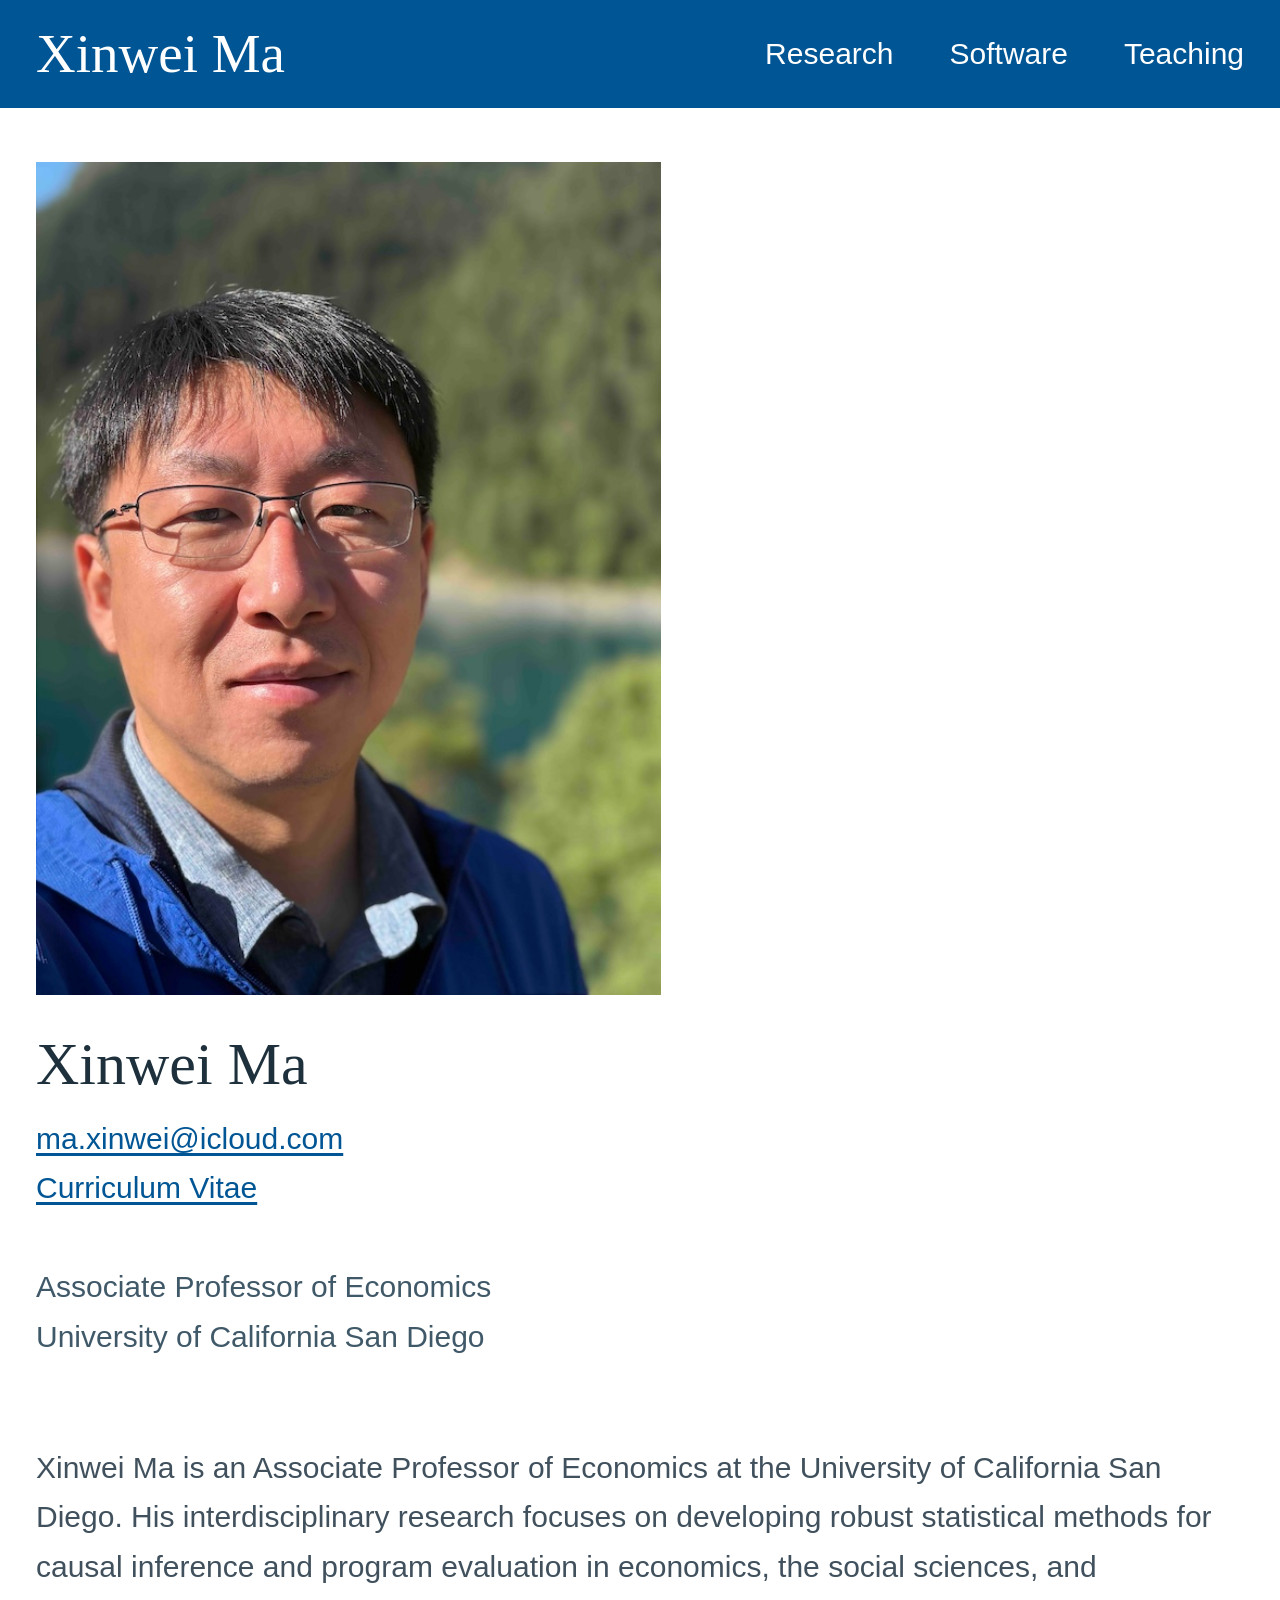
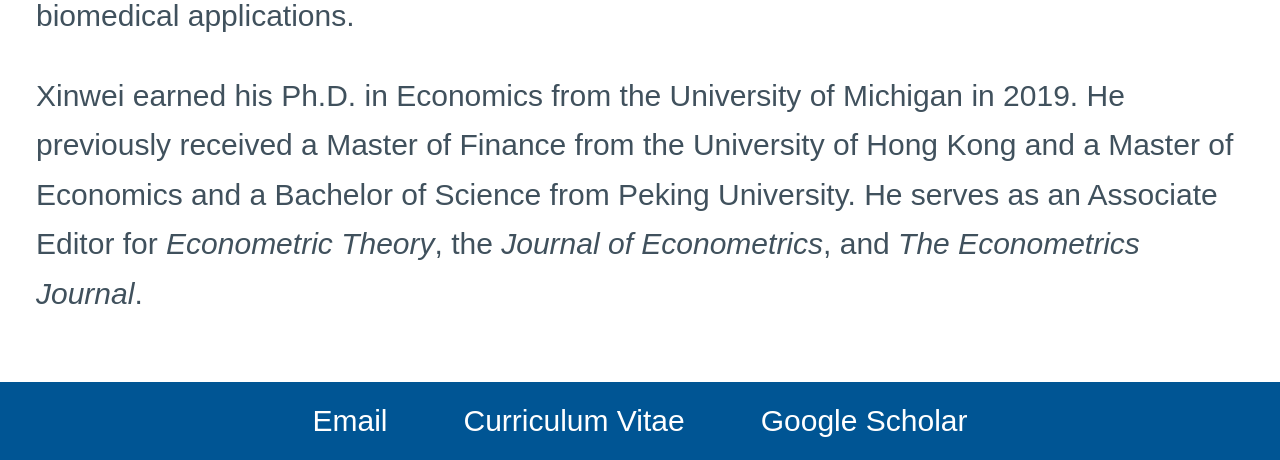
==== commit 58ca9c32: "Add files via upload" ====
--- a/index.html
+++ b/index.html
@@ -1,90 +1,90 @@
-<!DOCTYPE html><html lang="en" data-render-ssr="true" data-color-mode="auto" data-light-theme="light" data-dark-theme="dark" data-a11y-animated-images="system" data-a11y-link-underlines="true"><head><meta charSet="utf-8" nonce="1eje+c20uX58KLCYHHkSB7Zbv9mtS+3+"/><meta name="viewport" content="width=device-width, initial-scale=1" nonce="1eje+c20uX58KLCYHHkSB7Zbv9mtS+3+"/><link rel="preload" as="image" href="https://avatars.githubusercontent.com/u/29647921?v=4&amp;size=64"/><style data-precedence="github-ui-cascade-layer-order" data-href="github-ui-cascade-layer-order">@layer primer-css-base,primer-react,recipes,properties,tailwind-theme,utilities;</style><link rel="stylesheet" href="https://github.githubassets.com/assets/index-JVHuKBxQ.css" crossorigin="anonymous" nonce="1eje+c20uX58KLCYHHkSB7Zbv9mtS+3+" data-precedence="default"/><link rel="stylesheet" href="https://github.githubassets.com/assets/light-Az9Ud4P0.css" data-theme="light" crossorigin="anonymous" nonce="1eje+c20uX58KLCYHHkSB7Zbv9mtS+3+" data-precedence="default"/><link rel="stylesheet" href="https://github.githubassets.com/assets/dark-DeeaFiWu.css" data-theme="dark" crossorigin="anonymous" nonce="1eje+c20uX58KLCYHHkSB7Zbv9mtS+3+" data-precedence="default"/><link rel="stylesheet" href="https://github.githubassets.com/assets/index-CUw3tM6t.css" crossorigin="anonymous" nonce="1eje+c20uX58KLCYHHkSB7Zbv9mtS+3+" data-precedence="default"/><link rel="stylesheet" href="https://github.githubassets.com/assets/index-D-S89MAN.css" crossorigin="anonymous" nonce="1eje+c20uX58KLCYHHkSB7Zbv9mtS+3+" data-precedence="default"/><link rel="stylesheet" href="https://github.githubassets.com/assets/primer-react-C-8-LZyH.css" crossorigin="anonymous" nonce="1eje+c20uX58KLCYHHkSB7Zbv9mtS+3+" data-precedence="default"/><link rel="stylesheet" href="https://github.githubassets.com/assets/index-iErKIRGO.css" crossorigin="anonymous" nonce="1eje+c20uX58KLCYHHkSB7Zbv9mtS+3+" data-precedence="default"/><link rel="stylesheet" href="https://github.githubassets.com/assets/CopyToClipboardIconButton-DhOTGLOK.css" crossorigin="anonymous" nonce="1eje+c20uX58KLCYHHkSB7Zbv9mtS+3+" data-precedence="default"/><link rel="stylesheet" href="https://github.githubassets.com/assets/LazyGlobalSsoBanner-Binsqx9V.css" crossorigin="anonymous" nonce="1eje+c20uX58KLCYHHkSB7Zbv9mtS+3+" data-precedence="default"/><link rel="stylesheet" href="https://github.githubassets.com/assets/in-product-targeting-DWtN1qaC.css" crossorigin="anonymous" nonce="1eje+c20uX58KLCYHHkSB7Zbv9mtS+3+" data-precedence="default"/><link rel="stylesheet" href="https://github.githubassets.com/assets/src-DSrWMrCR.css" crossorigin="anonymous" nonce="1eje+c20uX58KLCYHHkSB7Zbv9mtS+3+" data-precedence="default"/><link rel="stylesheet" href="https://github.githubassets.com/assets/GlobalNavLayout-BCCA0s0S.css" crossorigin="anonymous" nonce="1eje+c20uX58KLCYHHkSB7Zbv9mtS+3+" data-precedence="default"/><link rel="stylesheet" href="https://github.githubassets.com/assets/repo-layout-BaOgDBBg.css" crossorigin="anonymous" nonce="1eje+c20uX58KLCYHHkSB7Zbv9mtS+3+" data-precedence="default"/><link rel="stylesheet" href="https://github.githubassets.com/assets/RefSelector-CvuMZiQI.css" crossorigin="anonymous" nonce="1eje+c20uX58KLCYHHkSB7Zbv9mtS+3+" data-precedence="default"/><link rel="stylesheet" href="https://github.githubassets.com/assets/PortalTooltip-CnwyIXuU.css" crossorigin="anonymous" nonce="1eje+c20uX58KLCYHHkSB7Zbv9mtS+3+" data-precedence="default"/><link rel="stylesheet" href="https://github.githubassets.com/assets/ReposHeaderRefSelector-B9UxEzc7.css" crossorigin="anonymous" nonce="1eje+c20uX58KLCYHHkSB7Zbv9mtS+3+" data-precedence="default"/><link rel="stylesheet" href="https://github.githubassets.com/assets/CodeLine-DEyDUVPy.css" crossorigin="anonymous" nonce="1eje+c20uX58KLCYHHkSB7Zbv9mtS+3+" data-precedence="default"/><link rel="stylesheet" href="https://github.githubassets.com/assets/repos-file-tree-view-CAVw5BE1.css" crossorigin="anonymous" nonce="1eje+c20uX58KLCYHHkSB7Zbv9mtS+3+" data-precedence="default"/><link rel="stylesheet" href="https://github.githubassets.com/assets/ScrollMarksContainer-jgZd6-5D.css" crossorigin="anonymous" nonce="1eje+c20uX58KLCYHHkSB7Zbv9mtS+3+" data-precedence="default"/><link rel="stylesheet" href="https://github.githubassets.com/assets/CodeNavSymbolNavigation-D6lKfzx-.css" crossorigin="anonymous" nonce="1eje+c20uX58KLCYHHkSB7Zbv9mtS+3+" data-precedence="default"/><link rel="stylesheet" href="https://github.githubassets.com/assets/SharedPageLayout-kmFQ-Zzm.css" crossorigin="anonymous" nonce="1eje+c20uX58KLCYHHkSB7Zbv9mtS+3+" data-precedence="default"/><link rel="stylesheet" href="https://github.githubassets.com/assets/InlineAutocomplete-CTgae2KY.css" crossorigin="anonymous" nonce="1eje+c20uX58KLCYHHkSB7Zbv9mtS+3+" data-precedence="default"/><link rel="stylesheet" href="https://github.githubassets.com/assets/LabelPicker-CPVcQHCM.css" crossorigin="anonymous" nonce="1eje+c20uX58KLCYHHkSB7Zbv9mtS+3+" data-precedence="default"/><link rel="stylesheet" href="https://github.githubassets.com/assets/CodeViewHeader-Bqa0zymU.css" crossorigin="anonymous" nonce="1eje+c20uX58KLCYHHkSB7Zbv9mtS+3+" data-precedence="default"/><link rel="stylesheet" href="https://github.githubassets.com/assets/layout-DKvBDqaB.css" crossorigin="anonymous" nonce="1eje+c20uX58KLCYHHkSB7Zbv9mtS+3+" data-precedence="default"/><link rel="stylesheet" href="https://github.githubassets.com/assets/Panel-s5EJusc2.css" crossorigin="anonymous" nonce="1eje+c20uX58KLCYHHkSB7Zbv9mtS+3+" data-precedence="default"/><link rel="stylesheet" href="https://github.githubassets.com/assets/file-tree-layout-BDWI1weM.css" crossorigin="anonymous" nonce="1eje+c20uX58KLCYHHkSB7Zbv9mtS+3+" data-precedence="default"/><link rel="stylesheet" href="https://github.githubassets.com/assets/LinkButton-Cn8HxVbV.css" crossorigin="anonymous" nonce="1eje+c20uX58KLCYHHkSB7Zbv9mtS+3+" data-precedence="default"/><link rel="stylesheet" href="https://github.githubassets.com/assets/Breadcrumb-zPCqvDAi.css" crossorigin="anonymous" nonce="1eje+c20uX58KLCYHHkSB7Zbv9mtS+3+" data-precedence="default"/><link rel="stylesheet" href="https://github.githubassets.com/assets/tree-types-DAJ6xZPB.css" crossorigin="anonymous" nonce="1eje+c20uX58KLCYHHkSB7Zbv9mtS+3+" data-precedence="default"/><link rel="stylesheet" href="https://github.githubassets.com/assets/NavigationMenu-Dv56f9B9.css" crossorigin="anonymous" nonce="1eje+c20uX58KLCYHHkSB7Zbv9mtS+3+" data-precedence="default"/><link rel="stylesheet" href="https://github.githubassets.com/assets/CodeView-BI3vmOsV.css" crossorigin="anonymous" nonce="1eje+c20uX58KLCYHHkSB7Zbv9mtS+3+" data-precedence="default"/><link rel="stylesheet" href="https://github.githubassets.com/assets/use-commit-checks-status-details-RPttWUCi.css" crossorigin="anonymous" nonce="1eje+c20uX58KLCYHHkSB7Zbv9mtS+3+" data-precedence="default"/><link rel="stylesheet" href="https://github.githubassets.com/assets/LabelWithLink-BRyloEbu.css" crossorigin="anonymous" nonce="1eje+c20uX58KLCYHHkSB7Zbv9mtS+3+" data-precedence="default"/><link rel="stylesheet" href="https://github.githubassets.com/assets/CodeViewBanners-Dq7qOrCL.css" crossorigin="anonymous" nonce="1eje+c20uX58KLCYHHkSB7Zbv9mtS+3+" data-precedence="default"/><link rel="stylesheet" href="https://github.githubassets.com/assets/Panel-ErmkviJf.css" crossorigin="anonymous" nonce="1eje+c20uX58KLCYHHkSB7Zbv9mtS+3+" data-precedence="default"/><link rel="stylesheet" href="https://github.githubassets.com/assets/CopilotPopover-NYGjXNpc.css" crossorigin="anonymous" nonce="1eje+c20uX58KLCYHHkSB7Zbv9mtS+3+" data-precedence="default"/><link rel="stylesheet" href="https://github.githubassets.com/assets/SpacesOwnerDropdown-UwSvB4-I.css" crossorigin="anonymous" nonce="1eje+c20uX58KLCYHHkSB7Zbv9mtS+3+" data-precedence="default"/><link rel="stylesheet" href="https://github.githubassets.com/assets/TableOfContents-D2yUfAFd.css" crossorigin="anonymous" nonce="1eje+c20uX58KLCYHHkSB7Zbv9mtS+3+" data-precedence="default"/><link rel="stylesheet" href="https://github.githubassets.com/assets/BlobViewContent-C0vqO8U6.css" crossorigin="anonymous" nonce="1eje+c20uX58KLCYHHkSB7Zbv9mtS+3+" data-precedence="default"/><script type="importmap" nonce="1eje+c20uX58KLCYHHkSB7Zbv9mtS+3+">{"imports":{"react":"https://github.githubassets.com/assets/react-e27d1b3e03961e68.js","react/compiler-runtime":"https://github.githubassets.com/assets/react-compiler-runtime-4610bd6d3de9c049.js","scheduler":"https://github.githubassets.com/assets/scheduler-58b860b049ca307c.js","react-dom":"https://github.githubassets.com/assets/react-dom-e5fd46a22d5c4058.js","react-dom/client":"https://github.githubassets.com/assets/react-dom-client-1b4a3ee065998cea.js","react-is":"https://github.githubassets.com/assets/react-is-e0b593954b4706d8.js","react/jsx-dev-runtime":"https://github.githubassets.com/assets/react-jsx-dev-runtime-ea55d68667d559e5.js","react/jsx-runtime":"https://github.githubassets.com/assets/react-jsx-runtime-4915cb0f5b3aff04.js","react-reconciler":"https://github.githubassets.com/assets/react-reconciler-8e99e505c4429605.js"}}</script><meta name="react-profiling" content="0"/><link rel="modulepreload" href="https://github.githubassets.com/assets/react-e27d1b3e03961e68.js" crossorigin="anonymous" nonce="1eje+c20uX58KLCYHHkSB7Zbv9mtS+3+"/><link rel="modulepreload" href="https://github.githubassets.com/assets/react-compiler-runtime-4610bd6d3de9c049.js" crossorigin="anonymous" nonce="1eje+c20uX58KLCYHHkSB7Zbv9mtS+3+"/><link rel="modulepreload" href="https://github.githubassets.com/assets/scheduler-58b860b049ca307c.js" crossorigin="anonymous" nonce="1eje+c20uX58KLCYHHkSB7Zbv9mtS+3+"/><link rel="modulepreload" href="https://github.githubassets.com/assets/react-dom-e5fd46a22d5c4058.js" crossorigin="anonymous" nonce="1eje+c20uX58KLCYHHkSB7Zbv9mtS+3+"/><link rel="modulepreload" href="https://github.githubassets.com/assets/react-dom-client-1b4a3ee065998cea.js" crossorigin="anonymous" nonce="1eje+c20uX58KLCYHHkSB7Zbv9mtS+3+"/><link rel="modulepreload" href="https://github.githubassets.com/assets/react-is-e0b593954b4706d8.js" crossorigin="anonymous" nonce="1eje+c20uX58KLCYHHkSB7Zbv9mtS+3+"/><link rel="modulepreload" href="https://github.githubassets.com/assets/react-jsx-runtime-4915cb0f5b3aff04.js" crossorigin="anonymous" nonce="1eje+c20uX58KLCYHHkSB7Zbv9mtS+3+"/><link rel="modulepreload" href="https://github.githubassets.com/assets/react-reconciler-8e99e505c4429605.js" crossorigin="anonymous" nonce="1eje+c20uX58KLCYHHkSB7Zbv9mtS+3+"/><meta name="release" content="8dcb99c460312b4cdd302c255544aa02ae75edaf"/><meta name="fetch-nonce" content="v2:20d17314-043b-4b2c-9944-781f4b968a1e"/><meta name="theme-color" content="#1e2327"/><meta name="color-scheme" content="light dark"/><meta name="react-app-name" content="code-view"/><meta name="route-pattern" content="/$owner/$repo/blob/$branch/$" data-datadog-rum-route-pattern=""/><meta name="data-router-route-id" content="codeViewBlobRoute"/><link rel="mask-icon" href="https://github.githubassets.com/pinned-octocat.svg" color="#000000"/><link rel="alternate icon" class="js-site-favicon" type="image/png" href="https://github.githubassets.com/favicons/favicon.png"/><link rel="icon" class="js-site-favicon" type="image/svg+xml" href="https://github.githubassets.com/favicons/favicon.svg" data-base-href="https://github.githubassets.com/favicons/favicon"/><link rel="apple-touch-icon" href="https://github.githubassets.com/apple-touch-icon.png"/><link rel="apple-touch-icon" sizes="180x180" href="https://github.githubassets.com/apple-touch-icon-180x180.png"/><meta name="browser-errors-url" content="https://api.github.com/_private/browser/errors?service=ui"/><meta name="browser-stats-url" content="https://api.github.com/_private/browser/stats?service=ui"/><meta name="octolytics-url" content="https://collector.github.com/github/collect"/><link rel="shared-web-socket" href="wss://alive.github.com/_sockets/u/29647921/ws?session=eyJ2IjoiVjMiLCJ1IjoyOTY0NzkyMSwicyI6MjM2MjE4NTYyOSwiYyI6OTI3ODM0OTM5LCJ0IjoxNzkyMjgwNzA0fQ%3D%3D--ca2d2a6d9aa5aa2b5acb1025ff5fd6ae716a3b151617fa8af85a48918de5c8ba" data-refresh-url="/_alive" data-session-id="39bba658b5835ee27c1c945d7162aa98d421afe2cd9def96bc3736c22184e77e"/><meta property="csp-nonce" content="1eje+c20uX58KLCYHHkSB7Zbv9mtS+3+"/><title>xinweima.github.io/index.html at main · xinweima/xinweima.github.io</title><meta name="ui-service" content="true" nonce="1eje+c20uX58KLCYHHkSB7Zbv9mtS+3+"/><meta name="user-login" content="xinweima" nonce="1eje+c20uX58KLCYHHkSB7Zbv9mtS+3+"/><meta name="octolytics-actor-id" content="29647921" nonce="1eje+c20uX58KLCYHHkSB7Zbv9mtS+3+"/><meta name="octolytics-actor-login" content="xinweima" nonce="1eje+c20uX58KLCYHHkSB7Zbv9mtS+3+"/><meta name="octolytics-actor-hash" content="d9f86004217cd8dd87b5d3c8fd8e6f08685391162d65602e20a8d58eac4b6d68" nonce="1eje+c20uX58KLCYHHkSB7Zbv9mtS+3+"/><meta name="keyboard-shortcuts-preference" content="all" nonce="1eje+c20uX58KLCYHHkSB7Zbv9mtS+3+"/><meta name="hovercards-preference" content="true" nonce="1eje+c20uX58KLCYHHkSB7Zbv9mtS+3+"/><meta name="announcement-preference-hovercard" content="true" nonce="1eje+c20uX58KLCYHHkSB7Zbv9mtS+3+"/><meta name="current-repo-nwo" content="xinweima/xinweima.github.io" nonce="1eje+c20uX58KLCYHHkSB7Zbv9mtS+3+"/><link rel="modulepreload" href="https://github.githubassets.com/assets/index-D7l17cHE.js" crossorigin="anonymous" nonce="1eje+c20uX58KLCYHHkSB7Zbv9mtS+3+"/><link rel="modulepreload" href="https://github.githubassets.com/assets/rolldown-runtime-Dq9EyMHi.js" crossorigin="anonymous" nonce="1eje+c20uX58KLCYHHkSB7Zbv9mtS+3+"/><link rel="modulepreload" href="https://github.githubassets.com/assets/primer-react-C9RU4JyF.js" crossorigin="anonymous" nonce="1eje+c20uX58KLCYHHkSB7Zbv9mtS+3+"/><link rel="modulepreload" href="https://github.githubassets.com/assets/router-DteMNsjR.js" crossorigin="anonymous" nonce="1eje+c20uX58KLCYHHkSB7Zbv9mtS+3+"/><link rel="modulepreload" href="https://github.githubassets.com/assets/octicons~index~blob-layout~file-tree-layout~tree~react-sandbox-future-client-error~global-n~c9rjxvre-Bl4rtvNm.js" crossorigin="anonymous" nonce="1eje+c20uX58KLCYHHkSB7Zbv9mtS+3+"/><link rel="modulepreload" href="https://github.githubassets.com/assets/global-nav-layout-BFTs0Oqx.js" crossorigin="anonymous" nonce="1eje+c20uX58KLCYHHkSB7Zbv9mtS+3+"/><link rel="modulepreload" href="https://github.githubassets.com/assets/GlobalNavLayout-B0QO2OsB.js" crossorigin="anonymous" nonce="1eje+c20uX58KLCYHHkSB7Zbv9mtS+3+"/><link rel="modulepreload" href="https://github.githubassets.com/assets/useMutation-Bgi4QxlB.js" crossorigin="anonymous" nonce="1eje+c20uX58KLCYHHkSB7Zbv9mtS+3+"/><link rel="modulepreload" href="https://github.githubassets.com/assets/octicons~global-nav-layout~global-nav-layout~tree~tree-delete~repo-overview~layout~delete~b~l52z4a4c-CxUy_mCq.js" crossorigin="anonymous" nonce="1eje+c20uX58KLCYHHkSB7Zbv9mtS+3+"/><link rel="modulepreload" href="https://github.githubassets.com/assets/octicons~global-nav-layout~global-nav-layout~NewAgentTaskButtonContent~TasklistIcon~Library~fqrm7d7i-CYeA7bnA.js" crossorigin="anonymous" nonce="1eje+c20uX58KLCYHHkSB7Zbv9mtS+3+"/><link rel="modulepreload" href="https://github.githubassets.com/assets/octicons~global-nav-layout~global-nav-layout~layout~index~NewAgentTaskButtonContent~ThreeBa~bo55fqt2-Ct66VGqs.js" crossorigin="anonymous" nonce="1eje+c20uX58KLCYHHkSB7Zbv9mtS+3+"/><link rel="modulepreload" href="https://github.githubassets.com/assets/octicons~global-nav-layout~global-nav-layout~layout~index~layout~CodespacesTabReact~NewAgen~gg96leyf-uY9OCcgg.js" crossorigin="anonymous" nonce="1eje+c20uX58KLCYHHkSB7Zbv9mtS+3+"/><link rel="modulepreload" href="https://github.githubassets.com/assets/octicons~global-nav-layout~global-nav-layout~layout~index~repo-layout~tree~repo-overview~la~l7agyypl-BjG3pQ3J.js" crossorigin="anonymous" nonce="1eje+c20uX58KLCYHHkSB7Zbv9mtS+3+"/><link rel="modulepreload" href="https://github.githubassets.com/assets/octicons~global-nav-layout~global-nav-layout~layout~index~tree~repo-overview~layout~CreateI~jxyp29e4-C4bL_Zil.js" crossorigin="anonymous" nonce="1eje+c20uX58KLCYHHkSB7Zbv9mtS+3+"/><link rel="modulepreload" href="https://github.githubassets.com/assets/octicons~global-nav-layout~global-nav-layout~layout~index~tree~repo-overview~layout~NewAgen~bf7dvlhp-TuGRw6-Z.js" crossorigin="anonymous" nonce="1eje+c20uX58KLCYHHkSB7Zbv9mtS+3+"/><link rel="modulepreload" href="https://github.githubassets.com/assets/octicons~global-nav-layout~global-nav-layout~layout~SparklesFillIcon~ProjectIcon~GraphIcon~~s83s0n4u-DoVVMKci.js" crossorigin="anonymous" nonce="1eje+c20uX58KLCYHHkSB7Zbv9mtS+3+"/><link rel="modulepreload" href="https://github.githubassets.com/assets/octicons~index~react-sandbox-future-client-error~global-nav-layout~global-nav-layout~SavedS~pcu7r3gw-BiKiW3Nb.js" crossorigin="anonymous" nonce="1eje+c20uX58KLCYHHkSB7Zbv9mtS+3+"/><link rel="modulepreload" href="https://github.githubassets.com/assets/octicons~global-nav-layout~global-nav-layout~blob~blame~CopilotImmersiveEmbedded~NewAgentTa~knbxhhz4-Chg9TJeX.js" crossorigin="anonymous" nonce="1eje+c20uX58KLCYHHkSB7Zbv9mtS+3+"/><link rel="modulepreload" href="https://github.githubassets.com/assets/octicons~global-nav-layout~global-nav-layout~layout~index~tree~repo-overview~layout~Sparkle~n3ge7yad-B1FRvZ-W.js" crossorigin="anonymous" nonce="1eje+c20uX58KLCYHHkSB7Zbv9mtS+3+"/><link rel="modulepreload" href="https://github.githubassets.com/assets/CopyToClipboardIconButton-BLzevlcp.js" crossorigin="anonymous" nonce="1eje+c20uX58KLCYHHkSB7Zbv9mtS+3+"/><link rel="modulepreload" href="https://github.githubassets.com/assets/copilot-local-storage-DsP2Q0iL.js" crossorigin="anonymous" nonce="1eje+c20uX58KLCYHHkSB7Zbv9mtS+3+"/><link rel="modulepreload" href="https://github.githubassets.com/assets/copilot-auth-token-Bttsp6lI.js" crossorigin="anonymous" nonce="1eje+c20uX58KLCYHHkSB7Zbv9mtS+3+"/><link rel="modulepreload" href="https://github.githubassets.com/assets/history-BOOtR1XH.js" crossorigin="anonymous" nonce="1eje+c20uX58KLCYHHkSB7Zbv9mtS+3+"/><link rel="modulepreload" href="https://github.githubassets.com/assets/use-alive-DEIEiTr8.js" crossorigin="anonymous" nonce="1eje+c20uX58KLCYHHkSB7Zbv9mtS+3+"/><link rel="modulepreload" href="https://github.githubassets.com/assets/eventloop-tasks-CFWmXPuB.js" crossorigin="anonymous" nonce="1eje+c20uX58KLCYHHkSB7Zbv9mtS+3+"/><link rel="modulepreload" href="https://github.githubassets.com/assets/use-media-query-CtGyW0EA.js" crossorigin="anonymous" nonce="1eje+c20uX58KLCYHHkSB7Zbv9mtS+3+"/><link rel="modulepreload" href="https://github.githubassets.com/assets/GitHubAvatar-DSnZS3Fy.js" crossorigin="anonymous" nonce="1eje+c20uX58KLCYHHkSB7Zbv9mtS+3+"/><link rel="modulepreload" href="https://github.githubassets.com/assets/use-runtime-environment-D9WgLVJB.js" crossorigin="anonymous" nonce="1eje+c20uX58KLCYHHkSB7Zbv9mtS+3+"/><link rel="modulepreload" href="https://github.githubassets.com/assets/react-partial-anchor-buk3CaRR.js" crossorigin="anonymous" nonce="1eje+c20uX58KLCYHHkSB7Zbv9mtS+3+"/><link rel="modulepreload" href="https://github.githubassets.com/assets/permission-mode-CW0Hlihu.js" crossorigin="anonymous" nonce="1eje+c20uX58KLCYHHkSB7Zbv9mtS+3+"/><link rel="modulepreload" href="https://github.githubassets.com/assets/validation-CEiCzqwW.js" crossorigin="anonymous" nonce="1eje+c20uX58KLCYHHkSB7Zbv9mtS+3+"/><link rel="modulepreload" href="https://github.githubassets.com/assets/create-store-CIPKYLWE.js" crossorigin="anonymous" nonce="1eje+c20uX58KLCYHHkSB7Zbv9mtS+3+"/><link rel="modulepreload" href="https://github.githubassets.com/assets/typebox-DlqVOG8Q.js" crossorigin="anonymous" nonce="1eje+c20uX58KLCYHHkSB7Zbv9mtS+3+"/><link rel="modulepreload" href="https://github.githubassets.com/assets/ItemPicker-D7nGSgJD.js" crossorigin="anonymous" nonce="1eje+c20uX58KLCYHHkSB7Zbv9mtS+3+"/><link rel="modulepreload" href="https://github.githubassets.com/assets/copilot-chat-events-BGV1fY_E.js" crossorigin="anonymous" nonce="1eje+c20uX58KLCYHHkSB7Zbv9mtS+3+"/><link rel="modulepreload" href="https://github.githubassets.com/assets/constants-B6P4JPsC.js" crossorigin="anonymous" nonce="1eje+c20uX58KLCYHHkSB7Zbv9mtS+3+"/><link rel="modulepreload" href="https://github.githubassets.com/assets/use-local-storage-C0vRLjMd.js" crossorigin="anonymous" nonce="1eje+c20uX58KLCYHHkSB7Zbv9mtS+3+"/><link rel="modulepreload" href="https://github.githubassets.com/assets/LazyGlobalSsoBanner-CXHueh-k.js" crossorigin="anonymous" nonce="1eje+c20uX58KLCYHHkSB7Zbv9mtS+3+"/><link rel="modulepreload" href="https://github.githubassets.com/assets/in-product-targeting-DeLvI1O0.js" crossorigin="anonymous" nonce="1eje+c20uX58KLCYHHkSB7Zbv9mtS+3+"/><link rel="modulepreload" href="https://github.githubassets.com/assets/CustomIcon-B0XlvAFi.js" crossorigin="anonymous" nonce="1eje+c20uX58KLCYHHkSB7Zbv9mtS+3+"/><link rel="modulepreload" href="https://github.githubassets.com/assets/hpc-Cyk9FJ6l.js" crossorigin="anonymous" nonce="1eje+c20uX58KLCYHHkSB7Zbv9mtS+3+"/><link rel="modulepreload" href="https://github.githubassets.com/assets/CopilotAppIcon-CX3ECRWo.js" crossorigin="anonymous" nonce="1eje+c20uX58KLCYHHkSB7Zbv9mtS+3+"/><link rel="modulepreload" href="https://github.githubassets.com/assets/use-route-query-BzsL5eyr.js" crossorigin="anonymous" nonce="1eje+c20uX58KLCYHHkSB7Zbv9mtS+3+"/><link rel="modulepreload" href="https://github.githubassets.com/assets/current-owner-repo-CnuCB0E-.js" crossorigin="anonymous" nonce="1eje+c20uX58KLCYHHkSB7Zbv9mtS+3+"/><link rel="modulepreload" href="https://github.githubassets.com/assets/docked-page-store-DgCMcMqe.js" crossorigin="anonymous" nonce="1eje+c20uX58KLCYHHkSB7Zbv9mtS+3+"/><link rel="modulepreload" href="https://github.githubassets.com/assets/src-PVSv0mmG.js" crossorigin="anonymous" nonce="1eje+c20uX58KLCYHHkSB7Zbv9mtS+3+"/><link rel="modulepreload" href="https://github.githubassets.com/assets/dynamic-yEcgrqYK.js" crossorigin="anonymous" nonce="1eje+c20uX58KLCYHHkSB7Zbv9mtS+3+"/><link rel="modulepreload" href="https://github.githubassets.com/assets/use-web-vitals-Cn4-VYsm.js" crossorigin="anonymous" nonce="1eje+c20uX58KLCYHHkSB7Zbv9mtS+3+"/><link rel="modulepreload" href="https://github.githubassets.com/assets/EnterpriseAnnouncementBanner-BF4gCrDr.js" crossorigin="anonymous" nonce="1eje+c20uX58KLCYHHkSB7Zbv9mtS+3+"/><link rel="modulepreload" href="https://github.githubassets.com/assets/UnsafeHTML-CwPxsIeq.js" crossorigin="anonymous" nonce="1eje+c20uX58KLCYHHkSB7Zbv9mtS+3+"/><link rel="modulepreload" href="https://github.githubassets.com/assets/sanitize-DfEody5l.js" crossorigin="anonymous" nonce="1eje+c20uX58KLCYHHkSB7Zbv9mtS+3+"/><link rel="modulepreload" href="https://github.githubassets.com/assets/create-policy-CQHk4lKx.js" crossorigin="anonymous" nonce="1eje+c20uX58KLCYHHkSB7Zbv9mtS+3+"/><link rel="modulepreload" href="https://github.githubassets.com/assets/global-nav-layout-DxlMCgES.js" crossorigin="anonymous" nonce="1eje+c20uX58KLCYHHkSB7Zbv9mtS+3+"/><link rel="modulepreload" href="https://github.githubassets.com/assets/repo-layout-BlffROx8.js" crossorigin="anonymous" nonce="1eje+c20uX58KLCYHHkSB7Zbv9mtS+3+"/><link rel="modulepreload" href="https://github.githubassets.com/assets/layout-BqroSD17.js" crossorigin="anonymous" nonce="1eje+c20uX58KLCYHHkSB7Zbv9mtS+3+"/><link rel="modulepreload" href="https://github.githubassets.com/assets/octicons~layout~index~layout~preload-quick-search~quick-search~GlobalNavUserMenu~AccountSwi~b5upwzd6-u-dQsigz.js" crossorigin="anonymous" nonce="1eje+c20uX58KLCYHHkSB7Zbv9mtS+3+"/><link rel="modulepreload" href="https://github.githubassets.com/assets/octicons~tree~repo-overview~layout~CopilotRelaunchAnnouncement~CopilotImmersiveEmbedded~Cha~n6ro1mv8-CrWVb6Y9.js" crossorigin="anonymous" nonce="1eje+c20uX58KLCYHHkSB7Zbv9mtS+3+"/><link rel="modulepreload" href="https://github.githubassets.com/assets/VerifiedHTML-DJovzJ52.js" crossorigin="anonymous" nonce="1eje+c20uX58KLCYHHkSB7Zbv9mtS+3+"/><link rel="modulepreload" href="https://github.githubassets.com/assets/use-app-payload-sy1PIKAi.js" crossorigin="anonymous" nonce="1eje+c20uX58KLCYHHkSB7Zbv9mtS+3+"/><link rel="modulepreload" href="https://github.githubassets.com/assets/CodeLine-AW0p7qxo.js" crossorigin="anonymous" nonce="1eje+c20uX58KLCYHHkSB7Zbv9mtS+3+"/><link rel="modulepreload" href="https://github.githubassets.com/assets/octicons~SavedSearchesDialog~layout~index~react-sandbox-future-dashboard-pulls~react-sandbo~e44kknt9-hU9SMszU.js" crossorigin="anonymous" nonce="1eje+c20uX58KLCYHHkSB7Zbv9mtS+3+"/><link rel="modulepreload" href="https://github.githubassets.com/assets/RefSelector-YD6l2sO3.js" crossorigin="anonymous" nonce="1eje+c20uX58KLCYHHkSB7Zbv9mtS+3+"/><link rel="modulepreload" href="https://github.githubassets.com/assets/react-observable-CNfNSZly.js" crossorigin="anonymous" nonce="1eje+c20uX58KLCYHHkSB7Zbv9mtS+3+"/><link rel="modulepreload" href="https://github.githubassets.com/assets/PortalTooltip-BYAIlHuz.js" crossorigin="anonymous" nonce="1eje+c20uX58KLCYHHkSB7Zbv9mtS+3+"/><link rel="modulepreload" href="https://github.githubassets.com/assets/NewAgentTaskButton-4h4Ub2j7.js" crossorigin="anonymous" nonce="1eje+c20uX58KLCYHHkSB7Zbv9mtS+3+"/><link rel="modulepreload" href="https://github.githubassets.com/assets/use-tree-list-CHGYnZcM.js" crossorigin="anonymous" nonce="1eje+c20uX58KLCYHHkSB7Zbv9mtS+3+"/><link rel="modulepreload" href="https://github.githubassets.com/assets/EditPermissionsContext-BJWjIyVH.js" crossorigin="anonymous" nonce="1eje+c20uX58KLCYHHkSB7Zbv9mtS+3+"/><link rel="modulepreload" href="https://github.githubassets.com/assets/fzy.js-BCdrqZE3.js" crossorigin="anonymous" nonce="1eje+c20uX58KLCYHHkSB7Zbv9mtS+3+"/><link rel="modulepreload" href="https://github.githubassets.com/assets/ReposHeaderRefSelector-elw6htv7.js" crossorigin="anonymous" nonce="1eje+c20uX58KLCYHHkSB7Zbv9mtS+3+"/><link rel="modulepreload" href="https://github.githubassets.com/assets/ScreenSize-cGARdFdZ.js" crossorigin="anonymous" nonce="1eje+c20uX58KLCYHHkSB7Zbv9mtS+3+"/><link rel="modulepreload" href="https://github.githubassets.com/assets/use-is-safari-PNExQQGr.js" crossorigin="anonymous" nonce="1eje+c20uX58KLCYHHkSB7Zbv9mtS+3+"/><link rel="modulepreload" href="https://github.githubassets.com/assets/CopilotSettingsContext-J26GeK_b.js" crossorigin="anonymous" nonce="1eje+c20uX58KLCYHHkSB7Zbv9mtS+3+"/><link rel="modulepreload" href="https://github.githubassets.com/assets/repos-file-tree-view-B0WeK6c2.js" crossorigin="anonymous" nonce="1eje+c20uX58KLCYHHkSB7Zbv9mtS+3+"/><link rel="modulepreload" href="https://github.githubassets.com/assets/use-file-tree-tooltip-CWZu5Y_6.js" crossorigin="anonymous" nonce="1eje+c20uX58KLCYHHkSB7Zbv9mtS+3+"/><link rel="modulepreload" href="https://github.githubassets.com/assets/use-is-data-router-enabled-Bo0qzSiu.js" crossorigin="anonymous" nonce="1eje+c20uX58KLCYHHkSB7Zbv9mtS+3+"/><link rel="modulepreload" href="https://github.githubassets.com/assets/use-route-payload-6O2rZWDo.js" crossorigin="anonymous" nonce="1eje+c20uX58KLCYHHkSB7Zbv9mtS+3+"/><link rel="modulepreload" href="https://github.githubassets.com/assets/CodeViewBannersContext-UX38G9A0.js" crossorigin="anonymous" nonce="1eje+c20uX58KLCYHHkSB7Zbv9mtS+3+"/><link rel="modulepreload" href="https://github.githubassets.com/assets/ScrollMarksContainer-DN4YAZSD.js" crossorigin="anonymous" nonce="1eje+c20uX58KLCYHHkSB7Zbv9mtS+3+"/><link rel="modulepreload" href="https://github.githubassets.com/assets/CodeNavContext-CdRgHhIO.js" crossorigin="anonymous" nonce="1eje+c20uX58KLCYHHkSB7Zbv9mtS+3+"/><link rel="modulepreload" href="https://github.githubassets.com/assets/TreePaneContext-6xRH3u9E.js" crossorigin="anonymous" nonce="1eje+c20uX58KLCYHHkSB7Zbv9mtS+3+"/><link rel="modulepreload" href="https://github.githubassets.com/assets/CodeNavSymbolNavigation-DPB684-M.js" crossorigin="anonymous" nonce="1eje+c20uX58KLCYHHkSB7Zbv9mtS+3+"/><link rel="modulepreload" href="https://github.githubassets.com/assets/octicons~layout~index~tree~repo-overview~layout~blob~blame~preload-quick-search~quick-searc~otbxaxg6-CaZdl2KQ.js" crossorigin="anonymous" nonce="1eje+c20uX58KLCYHHkSB7Zbv9mtS+3+"/><link rel="modulepreload" href="https://github.githubassets.com/assets/fuzzy-filter-BH2d_8Lm.js" crossorigin="anonymous" nonce="1eje+c20uX58KLCYHHkSB7Zbv9mtS+3+"/><link rel="modulepreload" href="https://github.githubassets.com/assets/filter-sort-CEfIlGJg.js" crossorigin="anonymous" nonce="1eje+c20uX58KLCYHHkSB7Zbv9mtS+3+"/><link rel="modulepreload" href="https://github.githubassets.com/assets/SharedPageLayout-CaAqJqpb.js" crossorigin="anonymous" nonce="1eje+c20uX58KLCYHHkSB7Zbv9mtS+3+"/><link rel="modulepreload" href="https://github.githubassets.com/assets/CodeViewHeader-C8Uv6D6l.js" crossorigin="anonymous" nonce="1eje+c20uX58KLCYHHkSB7Zbv9mtS+3+"/><link rel="modulepreload" href="https://github.githubassets.com/assets/octicons~tree~repo-overview~layout~blob~blame~CreateIssueDialog~FeaturePreviewDialog~Copilo~edmgpwz5-B0_RI0Ti.js" crossorigin="anonymous" nonce="1eje+c20uX58KLCYHHkSB7Zbv9mtS+3+"/><link rel="modulepreload" href="https://github.githubassets.com/assets/use-get-hovercard-attributes-for-type-m5oGlnRf.js" crossorigin="anonymous" nonce="1eje+c20uX58KLCYHHkSB7Zbv9mtS+3+"/><link rel="modulepreload" href="https://github.githubassets.com/assets/preferences-CpubMp_8.js" crossorigin="anonymous" nonce="1eje+c20uX58KLCYHHkSB7Zbv9mtS+3+"/><link rel="modulepreload" href="https://github.githubassets.com/assets/LabelPicker-DoqLhfkt.js" crossorigin="anonymous" nonce="1eje+c20uX58KLCYHHkSB7Zbv9mtS+3+"/><link rel="modulepreload" href="https://github.githubassets.com/assets/InlineAutocomplete-BrXucplh.js" crossorigin="anonymous" nonce="1eje+c20uX58KLCYHHkSB7Zbv9mtS+3+"/><link rel="modulepreload" href="https://github.githubassets.com/assets/input-range-DKsMVU3B.js" crossorigin="anonymous" nonce="1eje+c20uX58KLCYHHkSB7Zbv9mtS+3+"/><link rel="modulepreload" href="https://github.githubassets.com/assets/use-emojis-query-C7AWpfaH.js" crossorigin="anonymous" nonce="1eje+c20uX58KLCYHHkSB7Zbv9mtS+3+"/><link rel="modulepreload" href="https://github.githubassets.com/assets/fuzzy-score-Dh-D_ftO.js" crossorigin="anonymous" nonce="1eje+c20uX58KLCYHHkSB7Zbv9mtS+3+"/><link rel="modulepreload" href="https://github.githubassets.com/assets/fuzzy-filter-t07f7LOm.js" crossorigin="anonymous" nonce="1eje+c20uX58KLCYHHkSB7Zbv9mtS+3+"/><link rel="modulepreload" href="https://github.githubassets.com/assets/file-tree-layout-DwSeD32w.js" crossorigin="anonymous" nonce="1eje+c20uX58KLCYHHkSB7Zbv9mtS+3+"/><link rel="modulepreload" href="https://github.githubassets.com/assets/CodeViewErrorComponent-f-1GfYev.js" crossorigin="anonymous" nonce="1eje+c20uX58KLCYHHkSB7Zbv9mtS+3+"/><link rel="modulepreload" href="https://github.githubassets.com/assets/file-tree-layout-Ejk-voKj.js" crossorigin="anonymous" nonce="1eje+c20uX58KLCYHHkSB7Zbv9mtS+3+"/><link rel="modulepreload" href="https://github.githubassets.com/assets/Panel-T9kdtmEM.js" crossorigin="anonymous" nonce="1eje+c20uX58KLCYHHkSB7Zbv9mtS+3+"/><link rel="modulepreload" href="https://github.githubassets.com/assets/copilot-side-panel-context-B7wxcSeH.js" crossorigin="anonymous" nonce="1eje+c20uX58KLCYHHkSB7Zbv9mtS+3+"/><link rel="modulepreload" href="https://github.githubassets.com/assets/overview-types-FG7fDoUN.js" crossorigin="anonymous" nonce="1eje+c20uX58KLCYHHkSB7Zbv9mtS+3+"/><link rel="modulepreload" href="https://github.githubassets.com/assets/blob-layout-9ptlxMVX.js" crossorigin="anonymous" nonce="1eje+c20uX58KLCYHHkSB7Zbv9mtS+3+"/><link rel="modulepreload" href="https://github.githubassets.com/assets/error-types-D_wZELAR.js" crossorigin="anonymous" nonce="1eje+c20uX58KLCYHHkSB7Zbv9mtS+3+"/><link rel="modulepreload" href="https://github.githubassets.com/assets/blob-layout-Cl-IQSH-.js" crossorigin="anonymous" nonce="1eje+c20uX58KLCYHHkSB7Zbv9mtS+3+"/><link rel="modulepreload" href="https://github.githubassets.com/assets/NavigationMenu-EmcX33hI.js" crossorigin="anonymous" nonce="1eje+c20uX58KLCYHHkSB7Zbv9mtS+3+"/><link rel="modulepreload" href="https://github.githubassets.com/assets/octicons~tree~tree-delete~repo-overview~delete~blob~blob-layout~blame~GlobalNavUserMenu~Cre~gjtggagk-_5Y1giTd.js" crossorigin="anonymous" nonce="1eje+c20uX58KLCYHHkSB7Zbv9mtS+3+"/><link rel="modulepreload" href="https://github.githubassets.com/assets/LinkButton.module-B8om7rEd.js" crossorigin="anonymous" nonce="1eje+c20uX58KLCYHHkSB7Zbv9mtS+3+"/><link rel="modulepreload" href="https://github.githubassets.com/assets/Breadcrumb-B87XRNE8.js" crossorigin="anonymous" nonce="1eje+c20uX58KLCYHHkSB7Zbv9mtS+3+"/><link rel="modulepreload" href="https://github.githubassets.com/assets/tree-types-DC5ZuOcm.js" crossorigin="anonymous" nonce="1eje+c20uX58KLCYHHkSB7Zbv9mtS+3+"/><link rel="modulepreload" href="https://github.githubassets.com/assets/LatestCommitContext-Dyau38CM.js" crossorigin="anonymous" nonce="1eje+c20uX58KLCYHHkSB7Zbv9mtS+3+"/><link rel="modulepreload" href="https://github.githubassets.com/assets/DeferredRichTextContext-B5qblTFa.js" crossorigin="anonymous" nonce="1eje+c20uX58KLCYHHkSB7Zbv9mtS+3+"/><link rel="modulepreload" href="https://github.githubassets.com/assets/blob-layout-DTYSCmqE.js" crossorigin="anonymous" nonce="1eje+c20uX58KLCYHHkSB7Zbv9mtS+3+"/><link rel="modulepreload" href="https://github.githubassets.com/assets/blob-C4L-JhRC.js" crossorigin="anonymous" nonce="1eje+c20uX58KLCYHHkSB7Zbv9mtS+3+"/><link rel="modulepreload" href="https://github.githubassets.com/assets/CodeView-CYRDIwbN.js" crossorigin="anonymous" nonce="1eje+c20uX58KLCYHHkSB7Zbv9mtS+3+"/><link rel="modulepreload" href="https://github.githubassets.com/assets/CodeViewBanners-6mwPk7Yt.js" crossorigin="anonymous" nonce="1eje+c20uX58KLCYHHkSB7Zbv9mtS+3+"/><link rel="modulepreload" href="https://github.githubassets.com/assets/use-commit-checks-status-details-yUHaW59L.js" crossorigin="anonymous" nonce="1eje+c20uX58KLCYHHkSB7Zbv9mtS+3+"/><link rel="modulepreload" href="https://github.githubassets.com/assets/BetaLabel-B-UIky_R.js" crossorigin="anonymous" nonce="1eje+c20uX58KLCYHHkSB7Zbv9mtS+3+"/><link rel="modulepreload" href="https://github.githubassets.com/assets/LabelWithLink-CgX5RGc1.js" crossorigin="anonymous" nonce="1eje+c20uX58KLCYHHkSB7Zbv9mtS+3+"/><link rel="modulepreload" href="https://github.githubassets.com/assets/Skeleton-C9GkhIAo.js" crossorigin="anonymous" nonce="1eje+c20uX58KLCYHHkSB7Zbv9mtS+3+"/><link rel="modulepreload" href="https://github.githubassets.com/assets/copilot-user-BhgJ74kO.js" crossorigin="anonymous" nonce="1eje+c20uX58KLCYHHkSB7Zbv9mtS+3+"/><link rel="modulepreload" href="https://github.githubassets.com/assets/BlobViewContent-DrMEyXet.js" crossorigin="anonymous" nonce="1eje+c20uX58KLCYHHkSB7Zbv9mtS+3+"/><link rel="modulepreload" href="https://github.githubassets.com/assets/octicons~blob~blame~quick-search~GlobalNavUserMenu~CreateIssueDialog~CopilotImmersiveEmbedd~h5qwuxvx-DQ19Yg8a.js" crossorigin="anonymous" nonce="1eje+c20uX58KLCYHHkSB7Zbv9mtS+3+"/><link rel="modulepreload" href="https://github.githubassets.com/assets/custom-copilots-helpers-BChOucR9.js" crossorigin="anonymous" nonce="1eje+c20uX58KLCYHHkSB7Zbv9mtS+3+"/><link rel="modulepreload" href="https://github.githubassets.com/assets/fetch-D8dxyZJR.js" crossorigin="anonymous" nonce="1eje+c20uX58KLCYHHkSB7Zbv9mtS+3+"/><link rel="modulepreload" href="https://github.githubassets.com/assets/Panel-ARLA4JJw.js" crossorigin="anonymous" nonce="1eje+c20uX58KLCYHHkSB7Zbv9mtS+3+"/><link rel="modulepreload" href="https://github.githubassets.com/assets/CopilotPopover-DfQM5wfH.js" crossorigin="anonymous" nonce="1eje+c20uX58KLCYHHkSB7Zbv9mtS+3+"/><link rel="modulepreload" href="https://github.githubassets.com/assets/FeatureRequest-BdM0Tem2.js" crossorigin="anonymous" nonce="1eje+c20uX58KLCYHHkSB7Zbv9mtS+3+"/><link rel="modulepreload" href="https://github.githubassets.com/assets/SuspenseFallback-Vv9gowp6.js" crossorigin="anonymous" nonce="1eje+c20uX58KLCYHHkSB7Zbv9mtS+3+"/><link rel="modulepreload" href="https://github.githubassets.com/assets/use-sticky-observer-C3BOuhmR.js" crossorigin="anonymous" nonce="1eje+c20uX58KLCYHHkSB7Zbv9mtS+3+"/><link rel="modulepreload" href="https://github.githubassets.com/assets/SpacesOwnerDropdown-DpNHtSKc.js" crossorigin="anonymous" nonce="1eje+c20uX58KLCYHHkSB7Zbv9mtS+3+"/><link rel="modulepreload" href="https://github.githubassets.com/assets/code-nav-CpoE67h9.js" crossorigin="anonymous" nonce="1eje+c20uX58KLCYHHkSB7Zbv9mtS+3+"/><link rel="modulepreload" href="https://github.githubassets.com/assets/TableOfContents-DDNrP6rc.js" crossorigin="anonymous" nonce="1eje+c20uX58KLCYHHkSB7Zbv9mtS+3+"/><meta name="octolytics-dimension-repository_id" content="1423679832"/><meta name="octolytics-dimension-repository_nwo" content="xinweima/xinweima.github.io"/><meta name="octolytics-dimension-user_id" content="29647921"/><meta name="octolytics-dimension-user_login" content="xinweima"/><meta name="github-code-view-meta-stats" id="github-code-view-meta-stats" data-hydrostats="publish"/><script id="client-env" type="application/json">{"locale":"en","featureFlags":["actions_caches_react_shell","actions_enable_background_steps","actions_new_hosted_runner_image_select_sizes_and_versions","actions_runners_react_shell","actions_workflow_language_service_allow_case_function","actions_workflows_react_toggle","agent_author_search_expansion","agent_author_search_expansion_ui_pulls","alternate_user_config_repo","async_conversion_coverage_enabled","billing_billable_licenses_cost_center_bucket_fix","billing_budget_expiration","billing_cost_center_list_assigned_resources","billing_discount_threshold_notification","ccr_implement_suggestion_refresh","code_quality_enablement_banner_targeting","code_quality_remove_preview","code_view_checks_live_updates","code_view_raf_sticky_lines","codemirror_inp_optimizations","codespaces_prebuild_region_target_update","coding_agent_third_party_model_ui","copilot_agent_snippy","copilot_ahp_tool_call_timing","copilot_api_agentic_issue_marshal_yaml","copilot_automation_repo_mcp_servers","copilot_automation_suggest_tools_gpt_5_mini","copilot_automations_pagination","copilot_base_model_policy_row","copilot_chat_auto_mode_v2","copilot_chat_clear_model_selection_for_default_change","copilot_chat_disable_model_picker_while_streaming","copilot_chat_increase_token_padding","copilot_chat_persist_session_drafts","copilot_chat_vision_dotcom_chat_ga_gate","copilot_css_textarea_autosize","copilot_custom_copilots","copilot_custom_copilots_feature_preview","copilot_duplicate_thread","copilot_extensions_removal_on_marketplace","copilot_fix_failed_workflows_all_skus","copilot_hide_hovercard","copilot_immersive_task_hyperlinking","copilot_issue_list_show_more","copilot_managed_settings_validation_file_links","copilot_mc_cli_resume_any_users_task","copilot_mission_control_agent_merge_fix_ci","copilot_mission_control_agent_merge_resolve_conflicts","copilot_mission_control_awps_batching","copilot_mission_control_early_stop","copilot_mission_control_needs_attention","copilot_mission_control_reasoning_effort","copilot_mission_control_reuse_project_workspace","copilot_mission_control_sandbox_remote_bypass","copilot_mission_control_task_alive_updates","copilot_mission_control_task_sharing","copilot_mission_control_use_api_gateway","copilot_org_policy_page_focus_mode","copilot_share_active_subthread","copilot_spaces_ga","copilot_spaces_individual_policies_ga","copilot_swe_agent_authorization_status_ui","copilot_swe_agent_automation_resource_scoped_writes","copilot_swe_agent_discussion_comment_trigger","copilot_swe_agent_discussion_opened_trigger","copilot_swe_agent_discussion_updated_trigger","copilot_swe_agent_hide_model_picker_if_only_auto","copilot_swe_agent_issue_assigned_trigger","copilot_swe_agent_issue_closed_trigger","copilot_swe_agent_issue_comment_trigger","copilot_swe_agent_issue_labeled_trigger","copilot_swe_agent_issue_reopened_trigger","copilot_swe_agent_pr_comment_model_picker","copilot_swe_agent_pull_request_assigned_trigger","copilot_swe_agent_pull_request_closed_trigger","copilot_swe_agent_pull_request_comment_trigger","copilot_swe_agent_pull_request_converted_to_draft_trigger","copilot_swe_agent_pull_request_labeled_trigger","copilot_swe_agent_pull_request_merged_trigger","copilot_swe_agent_pull_request_opened_trigger","copilot_swe_agent_pull_request_ready_for_review_trigger","copilot_swe_agent_pull_request_reopened_trigger","copilot_swe_agent_pull_request_review_dismissed_trigger","copilot_swe_agent_pull_request_review_requested_trigger","copilot_swe_agent_pull_request_review_submitted_trigger","copilot_swe_agent_pull_request_review_thread_resolved_trigger","copilot_swe_agent_pull_request_review_thread_unresolved_trigger","copilot_swe_agent_pull_request_synchronize_trigger","copilot_swe_agent_sub_issue_added_trigger","copilot_swe_agent_use_subagents","copilot_task_api_github_rest_style","copilot_task_scoped_alive_channel","copilot_token_based_billing","copilot_unconfigured_is_inherited","copilot_user_can_upgrade_plan_field","copilot_workbench_sunset_redirect","dashboard_agents_module_auth_token_check","dashboard_indexeddb_caching","datadog_rum","datadog_rum_custom_metrics","fgpat_permissions_selector_redesign","glc_code_quality_repo_settings_workflow_config","hyperspace_2025_logged_out_batch_1","hyperspace_2025_logged_out_batch_2","hyperspace_2025_logged_out_batch_3","in_product_messaging_datadog_monitoring","ipm_ubb_individual_budget_banner","issue_fields_multi_select","issue_inline_avatars","issue_pinned_views","issue_pinned_views_team_vs_personal","issue_relative_time_micro","issue_viewer_paved_path","issues_expanded_file_types","issues_hide_closed_sub_issues","issues_index_query_persistence","issues_lazy_load_comment_box_suggestions","issues_react_chrome_container_query_fix","issues_react_include_bots_in_pickers","issues_react_ui_feedback","labels_archiving","labels_archiving_info","landing_pages_ninetailed","lifecycle_label_name_updates","marketing_cookie_consent_banner","marketing_pages_search_explore_provider","memex_default_issue_create_repository","memex_live_update_hovercard","memex_mwl_filter_field_delimiter","memex_remove_deprecated_type_issue","memex_roadmap_drag_style","merge_queue_restricted_pushers_warning","merge_status_header_feedback","milestone_closed_issues_prioritization","octocaptcha_origin_optimization","one_copilot_dashboard_direct_task_launch","one_copilot_mcp_loading_status","pr_sfv_new_diff_fetch","primer_react_css_anchor_positioning","primer_react_merged_forwarded_refs","primer_react_timeline_list_semantics","prs_contextual_comment_controls","prs_copilot_app_open_action","prs_css_anchor_positioning","prs_timeline_filters","prs_url_search_param_panels","prx_files","pull_request_copilot_attribution_header","pull_request_files_virtualization","pull_request_overview_panel_edit_description","pull_request_persister","pull_request_stacks_navigation_shortcuts","pull_request_virtualization_image_estimate","pull_request_virtualization_loader_batching","pull_request_virtualization_scroll_compensation","pull_request_virtualization_scroll_intent","pull_requests_deferred_highlight_fallback","quick_search_lazy_suggestions","react_blob_isolate_code_lines","react_blob_overlay","react_blob_ssr_content_visibility","react_data_router_nonblocking_revalidation","react_data_router_tanstack_allowed","react_logged_out_repository_header","react_query_props_with_key","react_sandbox_future_tanstack","repo_app_turbo","repo_issues_sidebar_layout","repo_pulls_dashboard_persistence","repo_pulls_dashboard_surface","repos_contributors_limited_default_range","repository_suggester_elastic_search","review_involves_filter","rule_ignored_file_paths","rulesets_actor_list_editor","sample_network_conn_type","security_center_artifact_filters_popover","see_who_reacted","semantic_similarity_duplicate_issue_detection","session_logs_ungroup_reasoning_text","set_sha256_on_repo_creation_form","site_banner_desktop_copilot_app","site_ghca_pixel_mona","site_github_app_ga_page","site_github_app_ga_page_highlight","site_github_app_mobile_native_share","site_landing_pages_stable_canvas_position","speculation_rules_ui_service","suggest_custom_property_values_copilot","suppress_automated_browser_vitals","swp_forms_disable_octocaptcha","thread_resolution_reason","track_notifications_settings_usage","trusted_types_policies","tsr_use_navigation_render_parity","ui_route_code_view","ui_route_repos","ui_service_code_view_budget_banner_eligibility","ui_service_eligible","ui_service_import_map_hydration_slot","unified_batch_pr_comments","universe26_banners_virt","update_issue_suggestions","viewscreen_sandbox","warn_inaccessible_attachments","webp_support","workstream_plugin_bootstrap"],"githubDomain":"https://github.com","login":"xinweima","uiComputeCohort":"treatment","copilotApiOverrideUrl":"https://api.individual.githubcopilot.com"}</script><script id="datadog-rum-config" type="application/json">{"version":1,"applicationId":"851db457-c3a9-463b-b2e5-906d1ef37118","clientToken":"[base64]","site":"datadoghq.com","service":"github-ui","env":"production","proxyUrl":"https://api.github.com/_private/browser/rum","sessionSampleRate":100,"profilingSampleRate":5}</script></head><body><!--$--><!--$--><div><div style="min-height:101vh"><header aria-label="Global navigation menu" data-component="Stack" class="GlobalNav styles-module_gNfHta_appHeader prc-Stack-Stack-UQ9k6" data-gap="none" data-direction="vertical" data-align="stretch" data-wrap="nowrap" data-justify="start" data-padding="none"><div data-component="Stack" class="prc-Stack-Stack-UQ9k6" data-direction="horizontal" data-align="center" data-wrap="nowrap" data-justify="center" data-padding="none"><div data-testid="top-nav-left" data-component="Stack" class="styles-module_gNfHta_left styles-module_gNfHta_withLocalNavigation prc-Stack-Stack-UQ9k6" data-gap="condensed" data-direction="horizontal" data-align="stretch" data-wrap="nowrap" data-justify="start" data-padding="normal"><div data-loading-wrapper="true"><button data-component="IconButton" type="button" aria-haspopup="dialog" class="prc-Button-ButtonBase-9n-Xk styles-module_gNfHta_appHeaderButton prc-Button-IconButton-fyge7" data-loading="false" data-no-visuals="true" data-size="medium" data-variant="invisible" aria-labelledby="_R_5d4b36_"><svg data-component="Octicon" aria-hidden="true" focusable="false" class="octicon octicon-three-bars" viewBox="0 0 16 16" width="16" height="16" fill="currentColor" display="inline-block" overflow="visible" style="vertical-align:text-bottom"><path d="M1 2.75A.75.75 0 0 1 1.75 2h12.5a.75.75 0 0 1 0 1.5H1.75A.75.75 0 0 1 1 2.75Zm0 5A.75.75 0 0 1 1.75 7h12.5a.75.75 0 0 1 0 1.5H1.75A.75.75 0 0 1 1 7.75ZM1.75 12h12.5a.75.75 0 0 1 0 1.5H1.75a.75.75 0 0 1 0-1.5Z"></path></svg></button></div><span class="prc-TooltipV2-Tooltip-tLeuB" data-direction="s" data-component="Tooltip" aria-hidden="true" id="_R_5d4b36_">Open menu</span><a data-component="IconButton" type="button" class="prc-Button-ButtonBase-9n-Xk styles-module_iipd_W_appHeaderHome prc-Button-IconButton-fyge7" data-loading="false" data-no-visuals="true" data-size="medium" data-variant="invisible" aria-labelledby="_R_6d4b36_" href="/"><svg data-component="Octicon" aria-hidden="true" focusable="false" class="octicon octicon-mark-github" viewBox="0 0 24 24" width="32" height="32" fill="currentColor" display="inline-block" overflow="visible" style="vertical-align:text-bottom"><path d="M10.226 17.284c-2.965-.36-5.054-2.493-5.054-5.256 0-1.123.404-2.336 1.078-3.144-.292-.741-.247-2.314.09-2.965.898-.112 2.111.36 2.83 1.01.853-.269 1.752-.404 2.853-.404 1.1 0 1.999.135 2.807.382.696-.629 1.932-1.1 2.83-.988.315.606.36 2.179.067 2.942.72.854 1.101 2 1.101 3.167 0 2.763-2.089 4.852-5.098 5.234.763.494 1.28 1.572 1.28 2.807v2.336c0 .674.561 1.056 1.235.786 4.066-1.55 7.255-5.615 7.255-10.646C23.5 6.188 18.334 1 11.978 1 5.62 1 .5 6.188.5 12.545c0 4.986 3.167 9.12 7.435 10.669.606.225 1.19-.18 1.19-.786V20.63a2.9 2.9 0 0 1-1.078.224c-1.483 0-2.359-.808-2.987-2.313-.247-.607-.517-.966-1.034-1.033-.27-.023-.359-.135-.359-.27 0-.27.45-.471.898-.471.652 0 1.213.404 1.797 1.235.45.651.921.943 1.483.943.561 0 .92-.202 1.437-.719.382-.381.674-.718.944-.943"></path></svg></a><span class="prc-TooltipV2-Tooltip-tLeuB" data-direction="s" data-component="Tooltip" aria-hidden="true"><span id="_R_6d4b36_">Homepage <span class="prc-src-InternalVisuallyHidden-2YaI6">(<!-- -->g then d<!-- -->)</span></span><span class="prc-TooltipV2-KeybindingHintContainer-Ymj-3 prc-TooltipV2-HasTextBefore-fdOXj" aria-hidden="true" data-component="Tooltip.KeybindingHintContainer"><kbd class="prc-KeybindingHint-KeybindingHint-qpYIs prc-Text-Text-9mHv3" data-component="KeybindingHint" data-testid="keybinding-hint"><span class="prc-components-Chord-DdhWN prc-components-ChordOnEmphasis-O-4BS prc-components-ChordSmall-c-P-x prc-Text-Text-9mHv3" data-component="Text" data-kbd-chord="true"> <span class="prc-src-InternalVisuallyHidden-2YaI6">g</span><span aria-hidden="true">G</span></span><span class="prc-src-InternalVisuallyHidden-2YaI6">then</span> <span class="prc-components-Chord-DdhWN prc-components-ChordOnEmphasis-O-4BS prc-components-ChordSmall-c-P-x prc-Text-Text-9mHv3" data-component="Text" data-kbd-chord="true"> <span class="prc-src-InternalVisuallyHidden-2YaI6">d</span><span aria-hidden="true">D</span></span></kbd></span></span><div class="d-none"></div></div><div data-testid="top-nav-center" data-component="Stack" class="styles-module_gNfHta_center styles-module_gNfHta_withLocalNavigation prc-Stack-Stack-UQ9k6" data-gap="condensed" data-direction="horizontal" data-align="stretch" data-wrap="nowrap" data-justify="start" data-padding="normal"><nav class="styles-module_iipd_W_contextRegion prc-Breadcrumbs-BreadcrumbsBase-3Gb-B" aria-label="Breadcrumbs" data-overflow="menu" data-variant="normal" data-component="Breadcrumbs"><ol class="prc-Breadcrumbs-BreadcrumbsList-BKjpe"><li class="prc-Breadcrumbs-ItemWrapper-k0NLn"><a class="styles-module_iipd_W_contextCrumb prc-Breadcrumbs-Item-jcraJ" data-component="Breadcrumbs.Item" href="/xinweima"><span class="">xinweima</span></a></li><li class="prc-Breadcrumbs-ItemWrapper-k0NLn"><a aria-current="page" data-component="Breadcrumbs.Item" class="styles-module_iipd_W_contextCrumb styles-module_iipd_W_contextCrumbLast styles-module_iipd_W_repoPickerCrumb prc-Breadcrumbs-Item-jcraJ active" href="/xinweima/xinweima.github.io" data-status="active">xinweima.github.io</a><div class="d-none"></div><button data-component="IconButton" type="button" aria-haspopup="true" aria-expanded="false" tabindex="0" class="prc-Button-ButtonBase-9n-Xk styles-module_iipd_W_contextCrumb styles-module_iipd_W_repoPickerDropdownButton prc-Button-IconButton-fyge7" data-loading="false" data-no-visuals="true" data-size="small" data-variant="invisible" aria-labelledby="_R_dr9l4b36_" id="_R_1r9l4b36_"><svg data-component="Octicon" aria-hidden="true" focusable="false" class="octicon octicon-triangle-down" viewBox="0 0 16 16" width="16" height="16" fill="currentColor" display="inline-block" overflow="visible" style="vertical-align:text-bottom"><path d="m4.427 7.427 3.396 3.396a.25.25 0 0 0 .354 0l3.396-3.396A.25.25 0 0 0 11.396 7H4.604a.25.25 0 0 0-.177.427Z"></path></svg></button><span class="prc-TooltipV2-Tooltip-tLeuB" data-direction="s" data-component="Tooltip" aria-hidden="true"><span id="_R_dr9l4b36_">Switch repository<span class="prc-src-InternalVisuallyHidden-2YaI6">(<!-- -->alt shift r<!-- -->)</span></span><span class="prc-TooltipV2-KeybindingHintContainer-Ymj-3 prc-TooltipV2-HasTextBefore-fdOXj" aria-hidden="true" data-component="Tooltip.KeybindingHintContainer"><kbd class="prc-KeybindingHint-KeybindingHint-qpYIs prc-Text-Text-9mHv3" data-component="KeybindingHint" data-testid="keybinding-hint"><span class="prc-components-Chord-DdhWN prc-components-ChordOnEmphasis-O-4BS prc-components-ChordSmall-c-P-x prc-Text-Text-9mHv3" data-component="Text" data-kbd-chord="true"> <span class="prc-src-InternalVisuallyHidden-2YaI6">alt</span><span aria-hidden="true">Alt</span> <span class="prc-src-InternalVisuallyHidden-2YaI6">shift</span><span aria-hidden="true">⇧</span> <span class="prc-src-InternalVisuallyHidden-2YaI6">r</span><span aria-hidden="true">R</span></span></kbd></span></span></li></ol></nav><div class="Search-module_mT1eDG_searchButtonGroup prc-ButtonGroup-ButtonGroup-vFUrY" data-component="ButtonGroup"><div class="prc-ButtonGroup-Item-PqvDl"><button data-component="Button" type="button" aria-label="Open quick search dialog, type / to search" class="prc-Button-ButtonBase-9n-Xk styles-module_gNfHta_appHeaderButton Search-module_mT1eDG_searchButton" data-loading="false" data-size="medium" data-variant="invisible"><span data-component="buttonContent" data-align="center" class="prc-Button-ButtonContent-Iohp5"><span data-component="leadingVisual" class="prc-Button-Visual-YNt2F prc-Button-LeadingVisual-UySKu prc-Button-VisualWrap-E4cnq"><svg data-component="Octicon" aria-hidden="true" focusable="false" class="octicon octicon-search" viewBox="0 0 16 16" width="16" height="16" fill="currentColor" display="inline-block" overflow="visible" style="vertical-align:text-bottom"><path d="M10.68 11.74a6 6 0 0 1-7.922-8.982 6 6 0 0 1 8.982 7.922l3.04 3.04a.749.749 0 0 1-.326 1.275.749.749 0 0 1-.734-.215ZM11.5 7a4.499 4.499 0 1 0-8.997 0A4.499 4.499 0 0 0 11.5 7Z"></path></svg></span><span data-component="text" class="prc-Button-Label-FWkx3"><span class="Search-module_mT1eDG_placeholder Search-module_mT1eDG_text Search-module_mT1eDG_value">Type <kbd class="Search-module_mT1eDG_kbd">/</kbd> to search</span></span></span></button></div><div class="prc-ButtonGroup-Item-PqvDl"></div></div><button data-component="IconButton" type="button" class="prc-Button-ButtonBase-9n-Xk styles-module_gNfHta_appHeaderButton Search-module_mT1eDG_smallSearchButton prc-Button-IconButton-fyge7" data-loading="false" data-no-visuals="true" data-size="medium" data-variant="invisible" aria-labelledby="_R_1al4b36_"><svg data-component="Octicon" aria-hidden="true" focusable="false" class="octicon octicon-search" viewBox="0 0 16 16" width="16" height="16" fill="currentColor" display="inline-block" overflow="visible" style="vertical-align:text-bottom"><path d="M10.68 11.74a6 6 0 0 1-7.922-8.982 6 6 0 0 1 8.982 7.922l3.04 3.04a.749.749 0 0 1-.326 1.275.749.749 0 0 1-.734-.215ZM11.5 7a4.499 4.499 0 1 0-8.997 0A4.499 4.499 0 0 0 11.5 7Z"></path></svg></button><span class="prc-TooltipV2-Tooltip-tLeuB" data-direction="s" data-component="Tooltip" aria-hidden="true"><span id="_R_1al4b36_">Open quick search dialog, type / to search<span class="prc-src-InternalVisuallyHidden-2YaI6">(<!-- -->forward slash<!-- -->)</span></span><span class="prc-TooltipV2-KeybindingHintContainer-Ymj-3 prc-TooltipV2-HasTextBefore-fdOXj" aria-hidden="true" data-component="Tooltip.KeybindingHintContainer"><kbd class="prc-KeybindingHint-KeybindingHint-qpYIs prc-Text-Text-9mHv3" data-component="KeybindingHint" data-testid="keybinding-hint"><span class="prc-components-Chord-DdhWN prc-components-ChordOnEmphasis-O-4BS prc-components-ChordSmall-c-P-x prc-Text-Text-9mHv3" data-component="Text" data-kbd-chord="true"> <span class="prc-src-InternalVisuallyHidden-2YaI6">forward slash</span><span aria-hidden="true">/</span></span></kbd></span></span><div class="d-none"></div></div><div data-testid="top-nav-right" data-component="Stack" class="styles-module_gNfHta_right styles-module_gNfHta_withLocalNavigation styles-module_gNfHta_rightWithResponsiveCreateButton prc-Stack-Stack-UQ9k6" data-gap="condensed" data-direction="horizontal" data-align="center" data-wrap="nowrap" data-justify="start" data-padding="normal"><div data-testid="top-bar-actions" data-component="Stack" class="prc-Stack-Stack-UQ9k6" data-gap="condensed" data-direction="horizontal" data-align="center" data-wrap="nowrap" data-justify="start" data-padding="none"><div class="hide-sm hide-md"><div class="CopilotItems-module_V6fXDW_Wrapper"><div class="prc-ButtonGroup-ButtonGroup-vFUrY" data-component="ButtonGroup"><div class="prc-ButtonGroup-Item-PqvDl"><a data-component="IconButton" type="button" class="prc-Button-ButtonBase-9n-Xk styles-module_gNfHta_appHeaderButton prc-Button-IconButton-fyge7" data-loading="false" data-no-visuals="true" data-size="medium" data-variant="invisible" aria-labelledby="_R_5a9t4b36_" href="/copilot"><svg data-component="Octicon" aria-hidden="true" focusable="false" class="octicon octicon-copilot" viewBox="0 0 16 16" width="16" height="16" fill="currentColor" display="inline-block" overflow="visible" style="vertical-align:text-bottom"><path d="M7.998 15.035c-4.562 0-7.873-2.914-7.998-3.749V9.338c.085-.628.677-1.686 1.588-2.065.013-.07.024-.143.036-.218.029-.183.06-.384.126-.612-.201-.508-.254-1.084-.254-1.656 0-.87.128-1.769.693-2.484.579-.733 1.494-1.124 2.724-1.261 1.206-.134 2.262.034 2.944.765.05.053.096.108.139.165.044-.057.094-.112.143-.165.682-.731 1.738-.899 2.944-.765 1.23.137 2.145.528 2.724 1.261.566.715.693 1.614.693 2.484 0 .572-.053 1.148-.254 1.656.066.228.098.429.126.612.012.076.024.148.037.218.924.385 1.522 1.471 1.591 2.095v1.872c0 .766-3.351 3.795-8.002 3.795Zm0-1.485c2.28 0 4.584-1.11 5.002-1.433V7.862l-.023-.116c-.49.21-1.075.291-1.727.291-1.146 0-2.059-.327-2.71-.991A3.222 3.222 0 0 1 8 6.303a3.24 3.24 0 0 1-.544.743c-.65.664-1.563.991-2.71.991-.652 0-1.236-.081-1.727-.291l-.023.116v4.255c.419.323 2.722 1.433 5.002 1.433ZM6.762 2.83c-.193-.206-.637-.413-1.682-.297-1.019.113-1.479.404-1.713.7-.247.312-.369.789-.369 1.554 0 .793.129 1.171.308 1.371.162.181.519.379 1.442.379.853 0 1.339-.235 1.638-.54.315-.322.527-.827.617-1.553.117-.935-.037-1.395-.241-1.614Zm4.155-.297c-1.044-.116-1.488.091-1.681.297-.204.219-.359.679-.242 1.614.091.726.303 1.231.618 1.553.299.305.784.54 1.638.54.922 0 1.28-.198 1.442-.379.179-.2.308-.578.308-1.371 0-.765-.123-1.242-.37-1.554-.233-.296-.693-.587-1.713-.7Z"></path><path d="M6.25 9.037a.75.75 0 0 1 .75.75v1.501a.75.75 0 0 1-1.5 0V9.787a.75.75 0 0 1 .75-.75Zm4.25.75v1.501a.75.75 0 0 1-1.5 0V9.787a.75.75 0 0 1 1.5 0Z"></path></svg></a><span class="prc-TooltipV2-Tooltip-tLeuB" data-direction="s" data-component="Tooltip" aria-hidden="true" id="_R_5a9t4b36_">Chat with Copilot</span></div><div class="prc-ButtonGroup-Item-PqvDl"><div class="d-none"></div><button data-component="ActionMenu.Button" type="button" aria-label="Open Copilot…" aria-haspopup="true" aria-expanded="false" tabindex="0" class="prc-Button-ButtonBase-9n-Xk styles-module_gNfHta_appHeaderButton CopilotItems-module_V6fXDW_CopilotMenu" data-loading="false" data-size="medium" data-variant="invisible" id="_R_aa9t4b36_"><span data-component="buttonContent" data-align="center" class="prc-Button-ButtonContent-Iohp5"><span data-component="leadingVisual" class="prc-Button-Visual-YNt2F prc-Button-LeadingVisual-UySKu prc-Button-VisualWrap-E4cnq"><svg data-component="Octicon" aria-hidden="true" focusable="false" class="octicon octicon-copilot" viewBox="0 0 16 16" width="16" height="16" fill="currentColor" display="inline-block" overflow="visible" style="vertical-align:text-bottom"><path d="M7.998 15.035c-4.562 0-7.873-2.914-7.998-3.749V9.338c.085-.628.677-1.686 1.588-2.065.013-.07.024-.143.036-.218.029-.183.06-.384.126-.612-.201-.508-.254-1.084-.254-1.656 0-.87.128-1.769.693-2.484.579-.733 1.494-1.124 2.724-1.261 1.206-.134 2.262.034 2.944.765.05.053.096.108.139.165.044-.057.094-.112.143-.165.682-.731 1.738-.899 2.944-.765 1.23.137 2.145.528 2.724 1.261.566.715.693 1.614.693 2.484 0 .572-.053 1.148-.254 1.656.066.228.098.429.126.612.012.076.024.148.037.218.924.385 1.522 1.471 1.591 2.095v1.872c0 .766-3.351 3.795-8.002 3.795Zm0-1.485c2.28 0 4.584-1.11 5.002-1.433V7.862l-.023-.116c-.49.21-1.075.291-1.727.291-1.146 0-2.059-.327-2.71-.991A3.222 3.222 0 0 1 8 6.303a3.24 3.24 0 0 1-.544.743c-.65.664-1.563.991-2.71.991-.652 0-1.236-.081-1.727-.291l-.023.116v4.255c.419.323 2.722 1.433 5.002 1.433ZM6.762 2.83c-.193-.206-.637-.413-1.682-.297-1.019.113-1.479.404-1.713.7-.247.312-.369.789-.369 1.554 0 .793.129 1.171.308 1.371.162.181.519.379 1.442.379.853 0 1.339-.235 1.638-.54.315-.322.527-.827.617-1.553.117-.935-.037-1.395-.241-1.614Zm4.155-.297c-1.044-.116-1.488.091-1.681.297-.204.219-.359.679-.242 1.614.091.726.303 1.231.618 1.553.299.305.784.54 1.638.54.922 0 1.28-.198 1.442-.379.179-.2.308-.578.308-1.371 0-.765-.123-1.242-.37-1.554-.233-.296-.693-.587-1.713-.7Z"></path><path d="M6.25 9.037a.75.75 0 0 1 .75.75v1.501a.75.75 0 0 1-1.5 0V9.787a.75.75 0 0 1 .75-.75Zm4.25.75v1.501a.75.75 0 0 1-1.5 0V9.787a.75.75 0 0 1 1.5 0Z"></path></svg></span></span><span data-component="trailingAction" class="prc-Button-Visual-YNt2F prc-Button-VisualWrap-E4cnq"><svg data-component="Octicon" aria-hidden="true" focusable="false" class="octicon octicon-triangle-down" viewBox="0 0 16 16" width="16" height="16" fill="currentColor" display="inline-block" overflow="visible" style="vertical-align:text-bottom"><path d="m4.427 7.427 3.396 3.396a.25.25 0 0 0 .354 0l3.396-3.396A.25.25 0 0 0 11.396 7H4.604a.25.25 0 0 0-.177.427Z"></path></svg></span></button></div></div></div></div><div class="styles-module_gNfHta_itemDivider hide-sm hide-md"></div><button data-component="ActionMenu.Button" type="button" aria-haspopup="true" aria-expanded="false" tabindex="0" class="prc-Button-ButtonBase-9n-Xk GlobalCreateMenu-module_rqT3-q_actionMenuButton GlobalCreateMenu-module_rqT3-q_responsiveCreateMenu hide-sm" data-loading="false" data-size="medium" data-variant="invisible" aria-labelledby="global-create-menu-tooltip-_R_pt4b36_" id="_R_2pt4b36_"><span data-component="buttonContent" data-align="center" class="prc-Button-ButtonContent-Iohp5"><span data-component="leadingVisual" class="prc-Button-Visual-YNt2F prc-Button-LeadingVisual-UySKu prc-Button-VisualWrap-E4cnq"><svg data-component="Octicon" aria-hidden="true" focusable="false" class="octicon octicon-plus" viewBox="0 0 16 16" width="16" height="16" fill="currentColor" display="inline-block" overflow="visible" style="vertical-align:text-bottom"><path d="M7.75 2a.75.75 0 0 1 .75.75V7h4.25a.75.75 0 0 1 0 1.5H8.5v4.25a.75.75 0 0 1-1.5 0V8.5H2.75a.75.75 0 0 1 0-1.5H7V2.75A.75.75 0 0 1 7.75 2Z"></path></svg></span></span><span data-component="trailingAction" class="prc-Button-Visual-YNt2F prc-Button-VisualWrap-E4cnq"><svg data-component="Octicon" aria-hidden="true" focusable="false" class="octicon octicon-triangle-down" viewBox="0 0 16 16" width="16" height="16" fill="currentColor" display="inline-block" overflow="visible" style="vertical-align:text-bottom"><path d="m4.427 7.427 3.396 3.396a.25.25 0 0 0 .354 0l3.396-3.396A.25.25 0 0 0 11.396 7H4.604a.25.25 0 0 0-.177.427Z"></path></svg></span></button><span class="prc-TooltipV2-Tooltip-tLeuB" data-direction="s" data-component="Tooltip" aria-hidden="true" id="global-create-menu-tooltip-_R_pt4b36_">Create new...</span><div data-component="Stack" class="hide-sm hide-md prc-Stack-Stack-UQ9k6" data-gap="condensed" data-direction="horizontal" data-align="center" data-wrap="nowrap" data-justify="start" data-padding="none"><a data-component="IconButton" type="button" class="prc-Button-ButtonBase-9n-Xk styles-module_gNfHta_appHeaderButton prc-Button-IconButton-fyge7" data-loading="false" data-no-visuals="true" data-size="medium" data-variant="invisible" aria-labelledby="_R_b1t4b36_" href="/issues"><svg data-component="Octicon" aria-hidden="true" focusable="false" class="octicon octicon-issue-opened" viewBox="0 0 16 16" width="16" height="16" fill="currentColor" display="inline-block" overflow="visible" style="vertical-align:text-bottom"><path d="M8 9.5a1.5 1.5 0 1 0 0-3 1.5 1.5 0 0 0 0 3Z"></path><path d="M8 0a8 8 0 1 1 0 16A8 8 0 0 1 8 0ZM1.5 8a6.5 6.5 0 1 0 13 0 6.5 6.5 0 0 0-13 0Z"></path></svg></a><span class="prc-TooltipV2-Tooltip-tLeuB" data-direction="s" data-component="Tooltip" aria-hidden="true" id="_R_b1t4b36_">All issues</span><a data-component="IconButton" data-loading="false" data-no-visuals="true" data-size="medium" data-variant="invisible" aria-labelledby="_R_d1t4b36_" href="/pulls" class="prc-Button-ButtonBase-9n-Xk styles-module_gNfHta_appHeaderButton prc-Button-IconButton-fyge7"><svg data-component="Octicon" aria-hidden="true" focusable="false" class="octicon octicon-git-pull-request" viewBox="0 0 16 16" width="16" height="16" fill="currentColor" display="inline-block" overflow="visible" style="vertical-align:text-bottom"><path d="M1.5 3.25a2.25 2.25 0 1 1 3 2.122v5.256a2.251 2.251 0 1 1-1.5 0V5.372A2.25 2.25 0 0 1 1.5 3.25Zm5.677-.177L9.573.677A.25.25 0 0 1 10 .854V2.5h1A2.5 2.5 0 0 1 13.5 5v5.628a2.251 2.251 0 1 1-1.5 0V5a1 1 0 0 0-1-1h-1v1.646a.25.25 0 0 1-.427.177L7.177 3.427a.25.25 0 0 1 0-.354ZM3.75 2.5a.75.75 0 1 0 0 1.5.75.75 0 0 0 0-1.5Zm0 9.5a.75.75 0 1 0 0 1.5.75.75 0 0 0 0-1.5Zm8.25.75a.75.75 0 1 0 1.5 0 .75.75 0 0 0-1.5 0Z"></path></svg></a><span class="prc-TooltipV2-Tooltip-tLeuB" data-direction="s" data-component="Tooltip" aria-hidden="true" id="_R_d1t4b36_">All pull requests</span><a data-component="IconButton" data-loading="false" data-no-visuals="true" data-size="medium" data-variant="invisible" aria-labelledby="_R_f1t4b36_" href="/repos" class="prc-Button-ButtonBase-9n-Xk styles-module_gNfHta_appHeaderButton prc-Button-IconButton-fyge7"><svg data-component="Octicon" aria-hidden="true" focusable="false" class="octicon octicon-repo" viewBox="0 0 16 16" width="16" height="16" fill="currentColor" display="inline-block" overflow="visible" style="vertical-align:text-bottom"><path d="M2 2.5A2.5 2.5 0 0 1 4.5 0h8.75a.75.75 0 0 1 .75.75v12.5a.75.75 0 0 1-.75.75h-2.5a.75.75 0 0 1 0-1.5h1.75v-2h-8a1 1 0 0 0-.714 1.7.75.75 0 1 1-1.072 1.05A2.495 2.495 0 0 1 2 11.5Zm10.5-1h-8a1 1 0 0 0-1 1v6.708A2.486 2.486 0 0 1 4.5 9h8ZM5 12.25a.25.25 0 0 1 .25-.25h3.5a.25.25 0 0 1 .25.25v3.25a.25.25 0 0 1-.4.2l-1.45-1.087a.249.249 0 0 0-.3 0L5.4 15.7a.25.25 0 0 1-.4-.2Z"></path></svg></a><span class="prc-TooltipV2-Tooltip-tLeuB" data-direction="s" data-component="Tooltip" aria-hidden="true" id="_R_f1t4b36_">All repositories</span><div class="d-none"></div></div></div><a data-component="IconButton" type="button" class="prc-Button-ButtonBase-9n-Xk styles-module_gNfHta_appHeaderButton prc-Button-IconButton-fyge7" data-loading="false" data-no-visuals="true" data-size="medium" data-variant="invisible" aria-labelledby="_R_at4b36_" href="/notifications"><svg data-component="Octicon" aria-hidden="true" focusable="false" class="octicon octicon-inbox" viewBox="0 0 16 16" width="16" height="16" fill="currentColor" display="inline-block" overflow="visible" style="vertical-align:text-bottom"><path d="M2.8 2.06A1.75 1.75 0 0 1 4.41 1h7.18c.7 0 1.333.417 1.61 1.06l2.74 6.395c.04.093.06.194.06.295v4.5A1.75 1.75 0 0 1 14.25 15H1.75A1.75 1.75 0 0 1 0 13.25v-4.5c0-.101.02-.202.06-.295Zm1.61.44a.25.25 0 0 0-.23.152L1.887 8H4.75a.75.75 0 0 1 .6.3L6.625 10h2.75l1.275-1.7a.75.75 0 0 1 .6-.3h2.863L11.82 2.652a.25.25 0 0 0-.23-.152Zm10.09 7h-2.875l-1.275 1.7a.75.75 0 0 1-.6.3h-3.5a.75.75 0 0 1-.6-.3L4.375 9.5H1.5v3.75c0 .138.112.25.25.25h12.5a.25.25 0 0 0 .25-.25Z"></path></svg></a><span class="prc-TooltipV2-Tooltip-tLeuB" data-direction="s" data-component="Tooltip" aria-hidden="true"><span id="_R_at4b36_">You have no unread notifications<span class="prc-src-InternalVisuallyHidden-2YaI6">(<!-- -->g then n<!-- -->)</span></span><span class="prc-TooltipV2-KeybindingHintContainer-Ymj-3 prc-TooltipV2-HasTextBefore-fdOXj" aria-hidden="true" data-component="Tooltip.KeybindingHintContainer"><kbd class="prc-KeybindingHint-KeybindingHint-qpYIs prc-Text-Text-9mHv3" data-component="KeybindingHint" data-testid="keybinding-hint"><span class="prc-components-Chord-DdhWN prc-components-ChordOnEmphasis-O-4BS prc-components-ChordSmall-c-P-x prc-Text-Text-9mHv3" data-component="Text" data-kbd-chord="true"> <span class="prc-src-InternalVisuallyHidden-2YaI6">g</span><span aria-hidden="true">G</span></span><span class="prc-src-InternalVisuallyHidden-2YaI6">then</span> <span class="prc-components-Chord-DdhWN prc-components-ChordOnEmphasis-O-4BS prc-components-ChordSmall-c-P-x prc-Text-Text-9mHv3" data-component="Text" data-kbd-chord="true"> <span class="prc-src-InternalVisuallyHidden-2YaI6">n</span><span aria-hidden="true">N</span></span></kbd></span></span><div class="d-none"></div><div class="GlobalNavUserMenu-module_Y1V8rq_container"><button data-component="IconButton" type="button" aria-haspopup="menu" data-login="xinweima" class="prc-Button-ButtonBase-9n-Xk GlobalNavUserMenu-module_Y1V8rq_anchor prc-Button-IconButton-fyge7" data-loading="false" data-no-visuals="true" data-size="medium" data-variant="invisible" aria-labelledby="_R_1bt4b36_"><img data-component="Avatar" class="prc-Avatar-Avatar-0xaUi" alt="Xinwei Ma" width="32" height="32" style="--avatarSize-regular:32px" src="https://avatars.githubusercontent.com/u/29647921?v=4&amp;size=64" data-testid="github-avatar"/></button><span class="prc-TooltipV2-Tooltip-tLeuB" data-direction="s" data-component="Tooltip" aria-hidden="true" id="_R_1bt4b36_">Open user navigation menu</span></div></div></div><h2 class="prc-src-InternalVisuallyHidden-2YaI6">Repository navigation</h2><nav class="prc-components-UnderlineWrapper-eT-Yj prc-UnderlineNav-UnderlineWrapper-GWONT LocalNavigation-module_gsahca_LocalNavigation" aria-label="Repository" data-variant="inset" data-overflow-mode="wrap" data-hide-icons-breakpoint="medium"><ul class="prc-UnderlineNav-ItemsList-oj8gN prc-components-UnderlineItemList-xKlKC" role="list"><li role="presentation" aria-hidden="true" class="prc-UnderlineNav-WrapSpacer--aLgz"></li><li class="prc-UnderlineNav-UnderlineNavItem-syRjR"><a aria-current="page" data-tab-item="code" data-react-nav="code-view" data-react-nav-anchor="code-view-repo-link" class="prc-components-UnderlineItem-7fP-n active" href="/xinweima/xinweima.github.io" data-status="active"><span data-component="icon"><svg data-component="Octicon" aria-hidden="true" focusable="false" class="octicon octicon-code" viewBox="0 0 16 16" width="16" height="16" fill="currentColor" display="inline-block" overflow="visible" style="vertical-align:text-bottom"><path d="m11.28 3.22 4.25 4.25a.75.75 0 0 1 0 1.06l-4.25 4.25a.749.749 0 0 1-1.275-.326.749.749 0 0 1 .215-.734L13.94 8l-3.72-3.72a.749.749 0 0 1 .326-1.275.749.749 0 0 1 .734.215Zm-6.56 0a.751.751 0 0 1 1.042.018.751.751 0 0 1 .018 1.042L2.06 8l3.72 3.72a.749.749 0 0 1-.326 1.275.749.749 0 0 1-.734-.215L.47 8.53a.75.75 0 0 1 0-1.06Z"></path></svg></span><span data-component="text" data-content="Code">Code</span></a></li><li class="prc-UnderlineNav-UnderlineNavItem-syRjR"><a data-tab-item="issues" data-react-nav="repo" data-prefetch="moderate" class="prc-components-UnderlineItem-7fP-n" href="/xinweima/xinweima.github.io/issues"><span data-component="icon"><svg data-component="Octicon" aria-hidden="true" focusable="false" class="octicon octicon-issue-opened" viewBox="0 0 16 16" width="16" height="16" fill="currentColor" display="inline-block" overflow="visible" style="vertical-align:text-bottom"><path d="M8 9.5a1.5 1.5 0 1 0 0-3 1.5 1.5 0 0 0 0 3Z"></path><path d="M8 0a8 8 0 1 1 0 16A8 8 0 0 1 8 0ZM1.5 8a6.5 6.5 0 1 0 13 0 6.5 6.5 0 0 0-13 0Z"></path></svg></span><span data-component="text" data-content="Issues">Issues</span></a></li><li class="prc-UnderlineNav-UnderlineNavItem-syRjR"><a data-tab-item="pull-requests" data-react-nav="repo" data-prefetch="moderate" class="prc-components-UnderlineItem-7fP-n" href="/xinweima/xinweima.github.io/pulls"><span data-component="icon"><svg data-component="Octicon" aria-hidden="true" focusable="false" class="octicon octicon-git-pull-request" viewBox="0 0 16 16" width="16" height="16" fill="currentColor" display="inline-block" overflow="visible" style="vertical-align:text-bottom"><path d="M1.5 3.25a2.25 2.25 0 1 1 3 2.122v5.256a2.251 2.251 0 1 1-1.5 0V5.372A2.25 2.25 0 0 1 1.5 3.25Zm5.677-.177L9.573.677A.25.25 0 0 1 10 .854V2.5h1A2.5 2.5 0 0 1 13.5 5v5.628a2.251 2.251 0 1 1-1.5 0V5a1 1 0 0 0-1-1h-1v1.646a.25.25 0 0 1-.427.177L7.177 3.427a.25.25 0 0 1 0-.354ZM3.75 2.5a.75.75 0 1 0 0 1.5.75.75 0 0 0 0-1.5Zm0 9.5a.75.75 0 1 0 0 1.5.75.75 0 0 0 0-1.5Zm8.25.75a.75.75 0 1 0 1.5 0 .75.75 0 0 0-1.5 0Z"></path></svg></span><span data-component="text" data-content="Pull requests">Pull requests</span></a></li><li class="prc-UnderlineNav-UnderlineNavItem-syRjR"><a data-tab-item="actions" data-react-nav="repo" data-prefetch="moderate" class="prc-components-UnderlineItem-7fP-n" href="/xinweima/xinweima.github.io/actions"><span data-component="icon"><svg data-component="Octicon" aria-hidden="true" focusable="false" class="octicon octicon-play" viewBox="0 0 16 16" width="16" height="16" fill="currentColor" display="inline-block" overflow="visible" style="vertical-align:text-bottom"><path d="M8 0a8 8 0 1 1 0 16A8 8 0 0 1 8 0ZM1.5 8a6.5 6.5 0 1 0 13 0 6.5 6.5 0 0 0-13 0Zm4.879-2.773 4.264 2.559a.25.25 0 0 1 0 .428l-4.264 2.559A.25.25 0 0 1 6 10.559V5.442a.25.25 0 0 1 .379-.215Z"></path></svg></span><span data-component="text" data-content="Actions">Actions</span></a></li><li class="prc-UnderlineNav-UnderlineNavItem-syRjR"><a data-tab-item="projects" data-react-nav="repo" data-prefetch="moderate" class="prc-components-UnderlineItem-7fP-n" href="/xinweima/xinweima.github.io/projects"><span data-component="icon"><svg data-component="Octicon" aria-hidden="true" focusable="false" class="octicon octicon-table" viewBox="0 0 16 16" width="16" height="16" fill="currentColor" display="inline-block" overflow="visible" style="vertical-align:text-bottom"><path d="M0 1.75C0 .784.784 0 1.75 0h12.5C15.216 0 16 .784 16 1.75v12.5A1.75 1.75 0 0 1 14.25 16H1.75A1.75 1.75 0 0 1 0 14.25ZM6.5 6.5v8h7.75a.25.25 0 0 0 .25-.25V6.5Zm8-1.5V1.75a.25.25 0 0 0-.25-.25H6.5V5Zm-13 1.5v7.75c0 .138.112.25.25.25H5v-8ZM5 5V1.5H1.75a.25.25 0 0 0-.25.25V5Z"></path></svg></span><span data-component="text" data-content="Projects">Projects</span></a></li><li class="prc-UnderlineNav-UnderlineNavItem-syRjR"><a data-tab-item="wiki" data-prefetch="moderate" class="prc-components-UnderlineItem-7fP-n" href="/xinweima/xinweima.github.io/wiki"><span data-component="icon"><svg data-component="Octicon" aria-hidden="true" focusable="false" class="octicon octicon-book" viewBox="0 0 16 16" width="16" height="16" fill="currentColor" display="inline-block" overflow="visible" style="vertical-align:text-bottom"><path d="M0 1.75A.75.75 0 0 1 .75 1h4.253c1.227 0 2.317.59 3 1.501A3.743 3.743 0 0 1 11.006 1h4.245a.75.75 0 0 1 .75.75v10.5a.75.75 0 0 1-.75.75h-4.507a2.25 2.25 0 0 0-1.591.659l-.622.621a.75.75 0 0 1-1.06 0l-.622-.621A2.25 2.25 0 0 0 5.258 13H.75a.75.75 0 0 1-.75-.75Zm7.251 10.324.004-5.073-.002-2.253A2.25 2.25 0 0 0 5.003 2.5H1.5v9h3.757a3.75 3.75 0 0 1 1.994.574ZM8.755 4.75l-.004 7.322a3.752 3.752 0 0 1 1.992-.572H14.5v-9h-3.495a2.25 2.25 0 0 0-2.25 2.25Z"></path></svg></span><span data-component="text" data-content="Wiki">Wiki</span></a></li><li class="prc-UnderlineNav-UnderlineNavItem-syRjR"><a data-tab-item="security-and-quality" data-prefetch="moderate" class="prc-components-UnderlineItem-7fP-n" href="/xinweima/xinweima.github.io/security"><span data-component="icon"><svg data-component="Octicon" aria-hidden="true" focusable="false" class="octicon octicon-shield" viewBox="0 0 16 16" width="16" height="16" fill="currentColor" display="inline-block" overflow="visible" style="vertical-align:text-bottom"><path d="M7.467.133a1.748 1.748 0 0 1 1.066 0l5.25 1.68A1.75 1.75 0 0 1 15 3.48V7c0 1.566-.32 3.182-1.303 4.682-.983 1.498-2.585 2.813-5.032 3.855a1.697 1.697 0 0 1-1.33 0c-2.447-1.042-4.049-2.357-5.032-3.855C1.32 10.182 1 8.566 1 7V3.48a1.75 1.75 0 0 1 1.217-1.667Zm.61 1.429a.25.25 0 0 0-.153 0l-5.25 1.68a.25.25 0 0 0-.174.238V7c0 1.358.275 2.666 1.057 3.86.784 1.194 2.121 2.34 4.366 3.297a.196.196 0 0 0 .154 0c2.245-.956 3.582-2.104 4.366-3.298C13.225 9.666 13.5 8.36 13.5 7V3.48a.251.251 0 0 0-.174-.237l-5.25-1.68ZM8.75 4.75v3a.75.75 0 0 1-1.5 0v-3a.75.75 0 0 1 1.5 0ZM9 10.5a1 1 0 1 1-2 0 1 1 0 0 1 2 0Z"></path></svg></span><span data-component="text" data-content="Security and quality">Security and quality</span></a></li><li class="prc-UnderlineNav-UnderlineNavItem-syRjR"><a data-tab-item="insights" data-prefetch="moderate" class="prc-components-UnderlineItem-7fP-n" href="/xinweima/xinweima.github.io/pulse"><span data-component="icon"><svg data-component="Octicon" aria-hidden="true" focusable="false" class="octicon octicon-graph" viewBox="0 0 16 16" width="16" height="16" fill="currentColor" display="inline-block" overflow="visible" style="vertical-align:text-bottom"><path d="M1.5 1.75V13.5h13.75a.75.75 0 0 1 0 1.5H.75a.75.75 0 0 1-.75-.75V1.75a.75.75 0 0 1 1.5 0Zm14.28 2.53-5.25 5.25a.75.75 0 0 1-1.06 0L7 7.06 4.28 9.78a.751.751 0 0 1-1.042-.018.751.751 0 0 1-.018-1.042l3.25-3.25a.75.75 0 0 1 1.06 0L10 7.94l4.72-4.72a.751.751 0 0 1 1.042.018.751.751 0 0 1 .018 1.042Z"></path></svg></span><span data-component="text" data-content="Insights">Insights</span></a></li><li class="prc-UnderlineNav-UnderlineNavItem-syRjR"><a data-tab-item="settings" data-prefetch="moderate" class="prc-components-UnderlineItem-7fP-n" href="/xinweima/xinweima.github.io/settings"><span data-component="icon"><svg data-component="Octicon" aria-hidden="true" focusable="false" class="octicon octicon-gear" viewBox="0 0 16 16" width="16" height="16" fill="currentColor" display="inline-block" overflow="visible" style="vertical-align:text-bottom"><path d="M8 0a8.2 8.2 0 0 1 .701.031C9.444.095 9.99.645 10.16 1.29l.288 1.107c.018.066.079.158.212.224.231.114.454.243.668.386.123.082.233.09.299.071l1.103-.303c.644-.176 1.392.021 1.82.63.27.385.506.792.704 1.218.315.675.111 1.422-.364 1.891l-.814.806c-.049.048-.098.147-.088.294.016.257.016.515 0 .772-.01.147.038.246.088.294l.814.806c.475.469.679 1.216.364 1.891a7.977 7.977 0 0 1-.704 1.217c-.428.61-1.176.807-1.82.63l-1.102-.302c-.067-.019-.177-.011-.3.071a5.909 5.909 0 0 1-.668.386c-.133.066-.194.158-.211.224l-.29 1.106c-.168.646-.715 1.196-1.458 1.26a8.006 8.006 0 0 1-1.402 0c-.743-.064-1.289-.614-1.458-1.26l-.289-1.106c-.018-.066-.079-.158-.212-.224a5.738 5.738 0 0 1-.668-.386c-.123-.082-.233-.09-.299-.071l-1.103.303c-.644.176-1.392-.021-1.82-.63a8.12 8.12 0 0 1-.704-1.218c-.315-.675-.111-1.422.363-1.891l.815-.806c.05-.048.098-.147.088-.294a6.214 6.214 0 0 1 0-.772c.01-.147-.038-.246-.088-.294l-.815-.806C.635 6.045.431 5.298.746 4.623a7.92 7.92 0 0 1 .704-1.217c.428-.61 1.176-.807 1.82-.63l1.102.302c.067.019.177.011.3-.071.214-.143.437-.272.668-.386.133-.066.194-.158.211-.224l.29-1.106C6.009.645 6.556.095 7.299.03 7.53.01 7.764 0 8 0Zm-.571 1.525c-.036.003-.108.036-.137.146l-.289 1.105c-.147.561-.549.967-.998 1.189-.173.086-.34.183-.5.29-.417.278-.97.423-1.529.27l-1.103-.303c-.109-.03-.175.016-.195.045-.22.312-.412.644-.573.99-.014.031-.021.11.059.19l.815.806c.411.406.562.957.53 1.456a4.709 4.709 0 0 0 0 .582c.032.499-.119 1.05-.53 1.456l-.815.806c-.081.08-.073.159-.059.19.162.346.353.677.573.989.02.03.085.076.195.046l1.102-.303c.56-.153 1.113-.008 1.53.27.161.107.328.204.501.29.447.222.85.629.997 1.189l.289 1.105c.029.109.101.143.137.146a6.6 6.6 0 0 0 1.142 0c.036-.003.108-.036.137-.146l.289-1.105c.147-.561.549-.967.998-1.189.173-.086.34-.183.5-.29.417-.278.97-.423 1.529-.27l1.103.303c.109.029.175-.016.195-.045.22-.313.411-.644.573-.99.014-.031.021-.11-.059-.19l-.815-.806c-.411-.406-.562-.957-.53-1.456a4.709 4.709 0 0 0 0-.582c-.032-.499.119-1.05.53-1.456l.815-.806c.081-.08.073-.159.059-.19a6.464 6.464 0 0 0-.573-.989c-.02-.03-.085-.076-.195-.046l-1.102.303c-.56.153-1.113.008-1.53-.27a4.44 4.44 0 0 0-.501-.29c-.447-.222-.85-.629-.997-1.189l-.289-1.105c-.029-.11-.101-.143-.137-.146a6.6 6.6 0 0 0-1.142 0ZM11 8a3 3 0 1 1-6 0 3 3 0 0 1 6 0ZM9.5 8a1.5 1.5 0 1 0-3.001.001A1.5 1.5 0 0 0 9.5 8Z"></path></svg></span><span data-component="text" data-content="Settings">Settings</span></a></li></ul><div class="prc-UnderlineNav-MoreButtonContainer-Dnrq6"><div class="prc-UnderlineNav-MoreButtonDivider-dN0a-"></div><button data-component="overflow-menu-button" type="button" aria-haspopup="true" aria-expanded="false" tabindex="0" class="prc-Button-ButtonBase-9n-Xk prc-UnderlineNav-MoreButton-Y8soj" data-loading="false" data-size="medium" data-variant="invisible" id="_R_59v4b36_"><span data-component="buttonContent" data-align="center" class="prc-Button-ButtonContent-Iohp5"><span data-component="text" class="prc-Button-Label-FWkx3"><span>More<span class="prc-src-InternalVisuallyHidden-2YaI6"> items</span></span></span></span><span data-component="trailingAction" class="prc-Button-Visual-YNt2F prc-Button-VisualWrap-E4cnq"><svg data-component="Octicon" aria-hidden="true" focusable="false" class="octicon octicon-triangle-down" viewBox="0 0 16 16" width="16" height="16" fill="currentColor" display="inline-block" overflow="visible" style="vertical-align:text-bottom"><path d="m4.427 7.427 3.396 3.396a.25.25 0 0 0 .354 0l3.396-3.396A.25.25 0 0 0 11.396 7H4.604a.25.25 0 0 0-.177.427Z"></path></svg></span></button></div></nav><div class="d-none"></div></header><main id="ui-service-main-content" tabindex="-1" data-commit-hovercards-enabled="true" data-discussion-hovercards-enabled="true" data-issue-and-pr-hovercards-enabled="true" data-project-hovercards-enabled="true"> <!-- --> <a hidden="" id="code-view-repo-link" class="active" href="/xinweima/xinweima.github.io" data-status="active" aria-current="page"></a> <div class="d-none"></div><div><!--$--><div style="--spacing:var(--spacing-none)" class="prc-PageLayout-PageLayoutRoot--KH-d" data-component="SplitPageLayout" data-has-sidebar="true"><div class="prc-PageLayout-SidebarWrapper-kLG4B CopilotSidePanelSidebar-module_LPwwmq_SidePanel CopilotSidePanelSidebar-module_LPwwmq_HiddenSidePanel" style="--spacing-column:var(--spacing-none)" data-is-hidden="false" data-position="end" data-sticky="true" data-responsive-variant="fullscreen"><div class="prc-PageLayout-VerticalDivider-9QRmK prc-PageLayout-SidebarVerticalDivider-0Rl0V" data-component="PageLayout.VerticalDivider" data-variant="line" data-position="end" style="--spacing:var(--spacing-none)"><div class="prc-PageLayout-DraggableHandle-9s6B4" data-component="PageLayout.DragHandle" role="slider" aria-label="Draggable pane splitter" aria-valuemin="450" aria-valuemax="768" aria-valuenow="544" aria-valuetext="Pane width 544 pixels" tabindex="0"></div></div><div class="prc-PageLayout-Sidebar-iciWg" data-component="SplitPageLayout.Sidebar" data-resizable="true" style="--spacing:var(--spacing-normal);--pane-min-width:450px;--pane-max-width:768px;--pane-width-custom:544px;--pane-width-size:var(--pane-width-custom);--pane-width:544px"><div class="height-full" data-testid="copilot-code-view-side-panel"><div id="copilot-side-panel-content" class="height-full"></div></div></div></div><div class="prc-PageLayout-PageLayoutWrapper-2BhU2" data-width="full"><div class="prc-PageLayout-PageLayoutContent-BneH9"><div id="repos-file-tree-sidebar" class="CodeViewFileTreeLayout-module_tX_ofa_sidebar" tabindex="0"><div class="prc-PageLayout-PaneWrapper-pHPop ReposFileTreePane-module_WBqv_q_Pane ReposFileTreePane-module_WBqv_q_HidePane" style="--offset-header:0px;--spacing-row:var(--spacing-none);--spacing-column:var(--spacing-none)" data-is-hidden="false" data-position="start" data-sticky="true"><div class="prc-PageLayout-HorizontalDivider-JLVqp prc-PageLayout-PaneHorizontalDivider-9tbnE" data-component="PageLayout.HorizontalDivider" data-variant-regular="none" data-variant-narrow="none" data-position="start" style="--spacing-divider:var(--spacing-none);--spacing:var(--spacing-none)"></div><div class="prc-PageLayout-Pane-AyzHK" data-component="SplitPageLayout.Pane" data-resizable="true" style="--spacing:var(--spacing-none);--pane-min-width:256px;--pane-max-width:calc(100vw - var(--pane-max-width-diff));--pane-width-size:var(--pane-width-large);--pane-width:320px"><div class="react-tree-pane-contents"><div id="repos-file-tree" class="ReposFileTreePane-module_WBqv_q_PaneContents ReposFileTreePane-module_WBqv_q_PaneContentsHiddenOnNarrow"><div class="ReposFileTreePane-module_WBqv_q_Box_1"><div class="d-flex width-full tmp-mb-3 flex-items-center"><h2 class="use-tree-pane-module_fQeoWW_Heading prc-Heading-Heading-MtWFE" data-component="Heading"><button data-component="Button" type="button" aria-label="Expand file tree" data-testid="expand-file-tree-button-mobile" class="prc-Button-ButtonBase-9n-Xk ExpandFileTreeButton-module_VVrvBa_Button_1" data-loading="false" data-size="medium" data-variant="invisible"><span data-component="buttonContent" data-align="center" class="prc-Button-ButtonContent-Iohp5"><span data-component="leadingVisual" class="prc-Button-Visual-YNt2F prc-Button-LeadingVisual-UySKu prc-Button-VisualWrap-E4cnq"><svg data-component="Octicon" aria-hidden="true" focusable="false" class="octicon octicon-arrow-left" viewBox="0 0 16 16" width="16" height="16" fill="currentColor" display="inline-block" overflow="visible" style="vertical-align:text-bottom"><path d="M7.78 12.53a.75.75 0 0 1-1.06 0L2.47 8.28a.75.75 0 0 1 0-1.06l4.25-4.25a.751.751 0 0 1 1.042.018.751.751 0 0 1 .018 1.042L4.81 7h7.44a.75.75 0 0 1 0 1.5H4.81l2.97 2.97a.75.75 0 0 1 0 1.06Z"></path></svg></span><span data-component="text" class="prc-Button-Label-FWkx3">Files</span></span></button><button data-component="IconButton" type="button" data-testid="collapse-file-tree-button" aria-expanded="true" aria-controls="repos-file-tree" class="prc-Button-ButtonBase-9n-Xk position-relative ExpandFileTreeButton-module_VVrvBa_expandButton ExpandFileTreeButton-module_VVrvBa_filesButtonBreakpoint fgColor-muted prc-Button-IconButton-fyge7" data-loading="false" data-no-visuals="true" data-size="medium" data-variant="invisible" aria-labelledby="_R_2addkkqpaeob36_"><svg data-component="Octicon" aria-hidden="true" focusable="false" class="octicon octicon-sidebar-expand" viewBox="0 0 16 16" width="16" height="16" fill="currentColor" display="inline-block" overflow="visible" style="vertical-align:text-bottom"><path d="m4.177 7.823 2.396-2.396A.25.25 0 0 1 7 5.604v4.792a.25.25 0 0 1-.427.177L4.177 8.177a.25.25 0 0 1 0-.354Z"></path><path d="M0 1.75C0 .784.784 0 1.75 0h12.5C15.216 0 16 .784 16 1.75v12.5A1.75 1.75 0 0 1 14.25 16H1.75A1.75 1.75 0 0 1 0 14.25Zm1.75-.25a.25.25 0 0 0-.25.25v12.5c0 .138.112.25.25.25H9.5v-13Zm12.5 13a.25.25 0 0 0 .25-.25V1.75a.25.25 0 0 0-.25-.25H11v13Z"></path></svg></button><span class="prc-TooltipV2-Tooltip-tLeuB" data-direction="se" data-component="Tooltip" aria-hidden="true" id="_R_2addkkqpaeob36_">Collapse file tree</span><div class="d-none"></div></h2><h2 class="CodeViewFileTreeLayout-module_tX_ofa_heading">Files</h2></div><div class="ReposFileTreePane-module_WBqv_q_Box_2"><div class="ReposFileTreePane-module_WBqv_q_Box_3"><button data-component="Button" type="button" aria-haspopup="true" aria-expanded="false" tabindex="0" style="min-width:0" aria-label="main branch" data-testid="anchor-button" data-icv-name="Switch branches/tags" class="prc-Button-ButtonBase-9n-Xk react-repos-tree-pane-ref-selector width-full ref-selector-class RefSelectorAnchoredOverlay-module_zwGJlW_RefSelectorOverlayBtn" data-loading="false" data-size="medium" data-variant="default" id="ref-picker-repos-header-ref-selector"><span data-component="buttonContent" data-align="center" class="prc-Button-ButtonContent-Iohp5"><span data-component="leadingVisual" class="prc-Button-Visual-YNt2F prc-Button-LeadingVisual-UySKu prc-Button-VisualWrap-E4cnq"><svg data-component="Octicon" aria-hidden="true" focusable="false" class="octicon octicon-git-branch" viewBox="0 0 16 16" width="16" height="16" fill="currentColor" display="inline-block" overflow="visible" style="vertical-align:text-bottom"><path d="M9.5 3.25a2.25 2.25 0 1 1 3 2.122V6A2.5 2.5 0 0 1 10 8.5H6a1 1 0 0 0-1 1v1.128a2.251 2.251 0 1 1-1.5 0V5.372a2.25 2.25 0 1 1 1.5 0v1.836A2.493 2.493 0 0 1 6 7h4a1 1 0 0 0 1-1v-.628A2.25 2.25 0 0 1 9.5 3.25Zm-6 0a.75.75 0 1 0 1.5 0 .75.75 0 0 0-1.5 0Zm8.25-.75a.75.75 0 1 0 0 1.5.75.75 0 0 0 0-1.5ZM4.25 12a.75.75 0 1 0 0 1.5.75.75 0 0 0 0-1.5Z"></path></svg></span><span data-component="text" class="prc-Button-Label-FWkx3"><div class="RefSelectorAnchoredOverlay-module_zwGJlW_RefSelectorOverlayContainer"><div class="ref-selector-button-text-container RefSelectorAnchoredOverlay-module_zwGJlW_RefSelectorBtnTextContainer"><span class="RefSelectorAnchoredOverlay-module_zwGJlW_RefSelectorText">main</span></div></div></span><span data-component="trailingVisual" class="prc-Button-Visual-YNt2F prc-Button-VisualWrap-E4cnq"><svg data-component="Octicon" aria-hidden="true" focusable="false" class="octicon octicon-triangle-down" viewBox="0 0 16 16" width="16" height="16" fill="currentColor" display="inline-block" overflow="visible" style="vertical-align:text-bottom"><path d="m4.427 7.427 3.396 3.396a.25.25 0 0 0 .354 0l3.396-3.396A.25.25 0 0 0 11.396 7H4.604a.25.25 0 0 0-.177.427Z"></path></svg></span></span></button><div class="d-none"></div></div><div class="ReposFileTreePane-module_WBqv_q_Box_4"><button data-component="IconButton" type="button" class="prc-Button-ButtonBase-9n-Xk SearchButton-module_51dpRG_IconButton prc-Button-IconButton-fyge7" data-loading="false" data-no-visuals="true" data-size="medium" data-variant="default" aria-labelledby="_R_2kddkkqpaeob36_"><svg data-component="Octicon" aria-hidden="true" focusable="false" class="octicon octicon-search" viewBox="0 0 16 16" width="16" height="16" fill="currentColor" display="inline-block" overflow="visible" style="vertical-align:text-bottom"><path d="M10.68 11.74a6 6 0 0 1-7.922-8.982 6 6 0 0 1 8.982 7.922l3.04 3.04a.749.749 0 0 1-.326 1.275.749.749 0 0 1-.734-.215ZM11.5 7a4.499 4.499 0 1 0-8.997 0A4.499 4.499 0 0 0 11.5 7Z"></path></svg></button><span class="prc-TooltipV2-Tooltip-tLeuB" data-direction="nw" data-component="Tooltip" aria-hidden="true"><span id="_R_2kddkkqpaeob36_">Search this repository<span class="prc-src-InternalVisuallyHidden-2YaI6">(<!-- -->forward slash<!-- -->)</span></span><span class="prc-TooltipV2-KeybindingHintContainer-Ymj-3 prc-TooltipV2-HasTextBefore-fdOXj" aria-hidden="true" data-component="Tooltip.KeybindingHintContainer"><kbd class="prc-KeybindingHint-KeybindingHint-qpYIs prc-Text-Text-9mHv3" data-component="KeybindingHint" data-testid="keybinding-hint"><span class="prc-components-Chord-DdhWN prc-components-ChordOnEmphasis-O-4BS prc-components-ChordSmall-c-P-x prc-Text-Text-9mHv3" data-component="Text" data-kbd-chord="true"> <span class="prc-src-InternalVisuallyHidden-2YaI6">forward slash</span><span aria-hidden="true">/</span></span></kbd></span></span></div></div></div><div class="ReposFileTreePane-module_WBqv_q_FileResultsList ReposFileTreePane-module_WBqv_q_PaneContentsHiddenOnNarrow"><span class="d-flex FileResultsList-module_ysudIa_FilesSearchBox TextInput-wrapper prc-components-TextInputWrapper-Hpdqi prc-components-TextInputBaseWrapper-wY-n0" data-no-trailing-action="true" data-component="TextInput" data-leading-visual="true" data-trailing-visual="true" aria-busy="false"><span class="TextInput-icon" id="_R_aldkkqpaeob36_" aria-hidden="true" data-component="TextInput.LeadingVisual"><svg data-component="Octicon" aria-hidden="true" focusable="false" class="octicon octicon-search" viewBox="0 0 16 16" width="16" height="16" fill="currentColor" display="inline-block" overflow="visible" style="vertical-align:text-bottom"><path d="M10.68 11.74a6 6 0 0 1-7.922-8.982 6 6 0 0 1 8.982 7.922l3.04 3.04a.749.749 0 0 1-.326 1.275.749.749 0 0 1-.734-.215ZM11.5 7a4.499 4.499 0 1 0-8.997 0A4.499 4.499 0 0 0 11.5 7Z"></path></svg></span><input type="text" aria-label="Go to file" role="combobox" aria-controls="file-results-list" aria-expanded="false" aria-haspopup="dialog" autoCorrect="off" spellCheck="false" placeholder="Go to file" aria-describedby="_R_aldkkqpaeob36_ _R_aldkkqpaeob36H1_" data-component="input" class="prc-components-Input-IwWrt" value=""/><span class="TextInput-icon" id="_R_aldkkqpaeob36H1_" aria-hidden="true" data-component="TextInput.TrailingVisual"><kbd class="prc-KeybindingHint-KeybindingHint-qpYIs prc-Text-Text-9mHv3" data-component="KeybindingHint" data-testid="keybinding-hint"><span class="prc-components-Chord-DdhWN prc-components-ChordNormal-Ov9XG prc-Text-Text-9mHv3" data-component="Text" data-kbd-chord="true"> <span class="prc-src-InternalVisuallyHidden-2YaI6">t</span><span aria-hidden="true">T</span></span></kbd></span></span></div><div class="d-none"></div><div class="ReposFileTreePane-module_WBqv_q_Box_5 ReposFileTreePane-module_WBqv_q_PaneContentsHiddenOnNarrow"><div style="height:1px;margin-top:-1px;width:100%;flex-shrink:0"></div><div class="react-tree-show-tree-items"><div class="ReposFileTreeView-module_cmiWrG_Box" data-testid="repos-file-tree-container"><!--&--><nav aria-label="File Tree Navigation"><span class="prc-src-InternalVisuallyHidden-2YaI6"><div></div></span><ul role="tree" aria-label="Files" data-truncate-text="true" class="prc-TreeView-TreeViewRootUlStyles-Mzrmj"><li class="PRIVATE_TreeView-item prc-TreeView-TreeViewItem-Ter5f" tabindex="0" id="Adaptive-Experiment-Delayed-Outcomes-item" role="treeitem" aria-labelledby="_R_7l5dkkqpaeob36_" aria-describedby="_R_7l5dkkqpaeob36H1_" aria-level="1" aria-expanded="false" aria-selected="false"><div class="PRIVATE_TreeView-item-container prc-TreeView-TreeViewItemContainer-z6qqQ" style="--level:1;content-visibility:auto;contain-intrinsic-size:auto 2rem"><div style="grid-area:spacer;display:flex"><div style="width:100%;display:flex"></div></div><div class="PRIVATE_TreeView-item-toggle PRIVATE_TreeView-item-toggle--hover PRIVATE_TreeView-item-toggle--end prc-TreeView-TreeViewItemToggle-hq3Xq prc-TreeView-TreeViewItemToggleHover-H9tbt prc-TreeView-TreeViewItemToggleEnd-nWt9I"><svg data-component="Octicon" aria-hidden="true" focusable="false" class="octicon octicon-chevron-right" viewBox="0 0 12 12" width="12" height="12" fill="currentColor" display="inline-block" overflow="visible" style="vertical-align:text-bottom"><path d="M4.7 10c-.2 0-.4-.1-.5-.2-.3-.3-.3-.8 0-1.1L6.9 6 4.2 3.3c-.3-.3-.3-.8 0-1.1.3-.3.8-.3 1.1 0l3.3 3.2c.3.3.3.8 0 1.1L5.3 9.7c-.2.2-.4.3-.6.3Z"></path></svg></div><div id="_R_7l5dkkqpaeob36_" class="PRIVATE_TreeView-item-content prc-TreeView-TreeViewItemContent-RKsCI"><div class="PRIVATE_VisuallyHidden prc-TreeView-TreeViewVisuallyHidden-1N8xK" aria-hidden="true" id="_R_7l5dkkqpaeob36H1_"></div><div class="PRIVATE_TreeView-item-visual prc-TreeView-TreeViewItemVisual-naWzj" aria-hidden="true"><div class="PRIVATE_TreeView-directory-icon prc-TreeView-TreeViewDirectoryIcon-yP1oY"><svg data-component="Octicon" aria-hidden="true" focusable="false" class="octicon octicon-file-directory-fill" viewBox="0 0 16 16" width="16" height="16" fill="currentColor" display="inline-block" overflow="visible" style="vertical-align:text-bottom"><path d="M1.75 1A1.75 1.75 0 0 0 0 2.75v10.5C0 14.216.784 15 1.75 15h12.5A1.75 1.75 0 0 0 16 13.25v-8.5A1.75 1.75 0 0 0 14.25 3H7.5a.25.25 0 0 1-.2-.1l-.9-1.2C6.07 1.26 5.55 1 5 1H1.75Z"></path></svg></div></div><span class="PRIVATE_TreeView-item-content-text prc-TreeView-TreeViewItemContentText-FFaKp"><span>Adaptive-Experiment-Delayed-Outcomes</span></span></div></div></li><li class="PRIVATE_TreeView-item prc-TreeView-TreeViewItem-Ter5f" tabindex="0" id="Adaptive-Learning-Treatment-Effect-Heterogeneity-item" role="treeitem" aria-labelledby="_R_bl5dkkqpaeob36_" aria-describedby="_R_bl5dkkqpaeob36H1_" aria-level="1" aria-expanded="false" aria-selected="false"><div class="PRIVATE_TreeView-item-container prc-TreeView-TreeViewItemContainer-z6qqQ" style="--level:1;content-visibility:auto;contain-intrinsic-size:auto 2rem"><div style="grid-area:spacer;display:flex"><div style="width:100%;display:flex"></div></div><div class="PRIVATE_TreeView-item-toggle PRIVATE_TreeView-item-toggle--hover PRIVATE_TreeView-item-toggle--end prc-TreeView-TreeViewItemToggle-hq3Xq prc-TreeView-TreeViewItemToggleHover-H9tbt prc-TreeView-TreeViewItemToggleEnd-nWt9I"><svg data-component="Octicon" aria-hidden="true" focusable="false" class="octicon octicon-chevron-right" viewBox="0 0 12 12" width="12" height="12" fill="currentColor" display="inline-block" overflow="visible" style="vertical-align:text-bottom"><path d="M4.7 10c-.2 0-.4-.1-.5-.2-.3-.3-.3-.8 0-1.1L6.9 6 4.2 3.3c-.3-.3-.3-.8 0-1.1.3-.3.8-.3 1.1 0l3.3 3.2c.3.3.3.8 0 1.1L5.3 9.7c-.2.2-.4.3-.6.3Z"></path></svg></div><div id="_R_bl5dkkqpaeob36_" class="PRIVATE_TreeView-item-content prc-TreeView-TreeViewItemContent-RKsCI"><div class="PRIVATE_VisuallyHidden prc-TreeView-TreeViewVisuallyHidden-1N8xK" aria-hidden="true" id="_R_bl5dkkqpaeob36H1_"></div><div class="PRIVATE_TreeView-item-visual prc-TreeView-TreeViewItemVisual-naWzj" aria-hidden="true"><div class="PRIVATE_TreeView-directory-icon prc-TreeView-TreeViewDirectoryIcon-yP1oY"><svg data-component="Octicon" aria-hidden="true" focusable="false" class="octicon octicon-file-directory-fill" viewBox="0 0 16 16" width="16" height="16" fill="currentColor" display="inline-block" overflow="visible" style="vertical-align:text-bottom"><path d="M1.75 1A1.75 1.75 0 0 0 0 2.75v10.5C0 14.216.784 15 1.75 15h12.5A1.75 1.75 0 0 0 16 13.25v-8.5A1.75 1.75 0 0 0 14.25 3H7.5a.25.25 0 0 1-.2-.1l-.9-1.2C6.07 1.26 5.55 1 5 1H1.75Z"></path></svg></div></div><span class="PRIVATE_TreeView-item-content-text prc-TreeView-TreeViewItemContentText-FFaKp"><span>Adaptive-Learning-Treatment-Effect-Heterogeneity</span></span></div></div></li><li class="PRIVATE_TreeView-item prc-TreeView-TreeViewItem-Ter5f" tabindex="0" id="Attention-Overload-item" role="treeitem" aria-labelledby="_R_fl5dkkqpaeob36_" aria-describedby="_R_fl5dkkqpaeob36H1_" aria-level="1" aria-expanded="false" aria-selected="false"><div class="PRIVATE_TreeView-item-container prc-TreeView-TreeViewItemContainer-z6qqQ" style="--level:1;content-visibility:auto;contain-intrinsic-size:auto 2rem"><div style="grid-area:spacer;display:flex"><div style="width:100%;display:flex"></div></div><div class="PRIVATE_TreeView-item-toggle PRIVATE_TreeView-item-toggle--hover PRIVATE_TreeView-item-toggle--end prc-TreeView-TreeViewItemToggle-hq3Xq prc-TreeView-TreeViewItemToggleHover-H9tbt prc-TreeView-TreeViewItemToggleEnd-nWt9I"><svg data-component="Octicon" aria-hidden="true" focusable="false" class="octicon octicon-chevron-right" viewBox="0 0 12 12" width="12" height="12" fill="currentColor" display="inline-block" overflow="visible" style="vertical-align:text-bottom"><path d="M4.7 10c-.2 0-.4-.1-.5-.2-.3-.3-.3-.8 0-1.1L6.9 6 4.2 3.3c-.3-.3-.3-.8 0-1.1.3-.3.8-.3 1.1 0l3.3 3.2c.3.3.3.8 0 1.1L5.3 9.7c-.2.2-.4.3-.6.3Z"></path></svg></div><div id="_R_fl5dkkqpaeob36_" class="PRIVATE_TreeView-item-content prc-TreeView-TreeViewItemContent-RKsCI"><div class="PRIVATE_VisuallyHidden prc-TreeView-TreeViewVisuallyHidden-1N8xK" aria-hidden="true" id="_R_fl5dkkqpaeob36H1_"></div><div class="PRIVATE_TreeView-item-visual prc-TreeView-TreeViewItemVisual-naWzj" aria-hidden="true"><div class="PRIVATE_TreeView-directory-icon prc-TreeView-TreeViewDirectoryIcon-yP1oY"><svg data-component="Octicon" aria-hidden="true" focusable="false" class="octicon octicon-file-directory-fill" viewBox="0 0 16 16" width="16" height="16" fill="currentColor" display="inline-block" overflow="visible" style="vertical-align:text-bottom"><path d="M1.75 1A1.75 1.75 0 0 0 0 2.75v10.5C0 14.216.784 15 1.75 15h12.5A1.75 1.75 0 0 0 16 13.25v-8.5A1.75 1.75 0 0 0 14.25 3H7.5a.25.25 0 0 1-.2-.1l-.9-1.2C6.07 1.26 5.55 1 5 1H1.75Z"></path></svg></div></div><span class="PRIVATE_TreeView-item-content-text prc-TreeView-TreeViewItemContentText-FFaKp"><span>Attention-Overload</span></span></div></div></li><li class="PRIVATE_TreeView-item prc-TreeView-TreeViewItem-Ter5f" tabindex="0" id="Can-Language-Models-Boost-Power-RCT-item" role="treeitem" aria-labelledby="_R_jl5dkkqpaeob36_" aria-describedby="_R_jl5dkkqpaeob36H1_" aria-level="1" aria-expanded="false" aria-selected="false"><div class="PRIVATE_TreeView-item-container prc-TreeView-TreeViewItemContainer-z6qqQ" style="--level:1;content-visibility:auto;contain-intrinsic-size:auto 2rem"><div style="grid-area:spacer;display:flex"><div style="width:100%;display:flex"></div></div><div class="PRIVATE_TreeView-item-toggle PRIVATE_TreeView-item-toggle--hover PRIVATE_TreeView-item-toggle--end prc-TreeView-TreeViewItemToggle-hq3Xq prc-TreeView-TreeViewItemToggleHover-H9tbt prc-TreeView-TreeViewItemToggleEnd-nWt9I"><svg data-component="Octicon" aria-hidden="true" focusable="false" class="octicon octicon-chevron-right" viewBox="0 0 12 12" width="12" height="12" fill="currentColor" display="inline-block" overflow="visible" style="vertical-align:text-bottom"><path d="M4.7 10c-.2 0-.4-.1-.5-.2-.3-.3-.3-.8 0-1.1L6.9 6 4.2 3.3c-.3-.3-.3-.8 0-1.1.3-.3.8-.3 1.1 0l3.3 3.2c.3.3.3.8 0 1.1L5.3 9.7c-.2.2-.4.3-.6.3Z"></path></svg></div><div id="_R_jl5dkkqpaeob36_" class="PRIVATE_TreeView-item-content prc-TreeView-TreeViewItemContent-RKsCI"><div class="PRIVATE_VisuallyHidden prc-TreeView-TreeViewVisuallyHidden-1N8xK" aria-hidden="true" id="_R_jl5dkkqpaeob36H1_"></div><div class="PRIVATE_TreeView-item-visual prc-TreeView-TreeViewItemVisual-naWzj" aria-hidden="true"><div class="PRIVATE_TreeView-directory-icon prc-TreeView-TreeViewDirectoryIcon-yP1oY"><svg data-component="Octicon" aria-hidden="true" focusable="false" class="octicon octicon-file-directory-fill" viewBox="0 0 16 16" width="16" height="16" fill="currentColor" display="inline-block" overflow="visible" style="vertical-align:text-bottom"><path d="M1.75 1A1.75 1.75 0 0 0 0 2.75v10.5C0 14.216.784 15 1.75 15h12.5A1.75 1.75 0 0 0 16 13.25v-8.5A1.75 1.75 0 0 0 14.25 3H7.5a.25.25 0 0 1-.2-.1l-.9-1.2C6.07 1.26 5.55 1 5 1H1.75Z"></path></svg></div></div><span class="PRIVATE_TreeView-item-content-text prc-TreeView-TreeViewItemContentText-FFaKp"><span>Can-Language-Models-Boost-Power-RCT</span></span></div></div></li><li class="PRIVATE_TreeView-item prc-TreeView-TreeViewItem-Ter5f" tabindex="0" id="Fair-Adaptive-Experiments-item" role="treeitem" aria-labelledby="_R_nl5dkkqpaeob36_" aria-describedby="_R_nl5dkkqpaeob36H1_" aria-level="1" aria-expanded="false" aria-selected="false"><div class="PRIVATE_TreeView-item-container prc-TreeView-TreeViewItemContainer-z6qqQ" style="--level:1;content-visibility:auto;contain-intrinsic-size:auto 2rem"><div style="grid-area:spacer;display:flex"><div style="width:100%;display:flex"></div></div><div class="PRIVATE_TreeView-item-toggle PRIVATE_TreeView-item-toggle--hover PRIVATE_TreeView-item-toggle--end prc-TreeView-TreeViewItemToggle-hq3Xq prc-TreeView-TreeViewItemToggleHover-H9tbt prc-TreeView-TreeViewItemToggleEnd-nWt9I"><svg data-component="Octicon" aria-hidden="true" focusable="false" class="octicon octicon-chevron-right" viewBox="0 0 12 12" width="12" height="12" fill="currentColor" display="inline-block" overflow="visible" style="vertical-align:text-bottom"><path d="M4.7 10c-.2 0-.4-.1-.5-.2-.3-.3-.3-.8 0-1.1L6.9 6 4.2 3.3c-.3-.3-.3-.8 0-1.1.3-.3.8-.3 1.1 0l3.3 3.2c.3.3.3.8 0 1.1L5.3 9.7c-.2.2-.4.3-.6.3Z"></path></svg></div><div id="_R_nl5dkkqpaeob36_" class="PRIVATE_TreeView-item-content prc-TreeView-TreeViewItemContent-RKsCI"><div class="PRIVATE_VisuallyHidden prc-TreeView-TreeViewVisuallyHidden-1N8xK" aria-hidden="true" id="_R_nl5dkkqpaeob36H1_"></div><div class="PRIVATE_TreeView-item-visual prc-TreeView-TreeViewItemVisual-naWzj" aria-hidden="true"><div class="PRIVATE_TreeView-directory-icon prc-TreeView-TreeViewDirectoryIcon-yP1oY"><svg data-component="Octicon" aria-hidden="true" focusable="false" class="octicon octicon-file-directory-fill" viewBox="0 0 16 16" width="16" height="16" fill="currentColor" display="inline-block" overflow="visible" style="vertical-align:text-bottom"><path d="M1.75 1A1.75 1.75 0 0 0 0 2.75v10.5C0 14.216.784 15 1.75 15h12.5A1.75 1.75 0 0 0 16 13.25v-8.5A1.75 1.75 0 0 0 14.25 3H7.5a.25.25 0 0 1-.2-.1l-.9-1.2C6.07 1.26 5.55 1 5 1H1.75Z"></path></svg></div></div><span class="PRIVATE_TreeView-item-content-text prc-TreeView-TreeViewItemContentText-FFaKp"><span>Fair-Adaptive-Experiments</span></span></div></div></li><li class="PRIVATE_TreeView-item prc-TreeView-TreeViewItem-Ter5f" tabindex="0" id="Feature-Selection-LLM-item" role="treeitem" aria-labelledby="_R_rl5dkkqpaeob36_" aria-describedby="_R_rl5dkkqpaeob36H1_" aria-level="1" aria-expanded="false" aria-selected="false"><div class="PRIVATE_TreeView-item-container prc-TreeView-TreeViewItemContainer-z6qqQ" style="--level:1;content-visibility:auto;contain-intrinsic-size:auto 2rem"><div style="grid-area:spacer;display:flex"><div style="width:100%;display:flex"></div></div><div class="PRIVATE_TreeView-item-toggle PRIVATE_TreeView-item-toggle--hover PRIVATE_TreeView-item-toggle--end prc-TreeView-TreeViewItemToggle-hq3Xq prc-TreeView-TreeViewItemToggleHover-H9tbt prc-TreeView-TreeViewItemToggleEnd-nWt9I"><svg data-component="Octicon" aria-hidden="true" focusable="false" class="octicon octicon-chevron-right" viewBox="0 0 12 12" width="12" height="12" fill="currentColor" display="inline-block" overflow="visible" style="vertical-align:text-bottom"><path d="M4.7 10c-.2 0-.4-.1-.5-.2-.3-.3-.3-.8 0-1.1L6.9 6 4.2 3.3c-.3-.3-.3-.8 0-1.1.3-.3.8-.3 1.1 0l3.3 3.2c.3.3.3.8 0 1.1L5.3 9.7c-.2.2-.4.3-.6.3Z"></path></svg></div><div id="_R_rl5dkkqpaeob36_" class="PRIVATE_TreeView-item-content prc-TreeView-TreeViewItemContent-RKsCI"><div class="PRIVATE_VisuallyHidden prc-TreeView-TreeViewVisuallyHidden-1N8xK" aria-hidden="true" id="_R_rl5dkkqpaeob36H1_"></div><div class="PRIVATE_TreeView-item-visual prc-TreeView-TreeViewItemVisual-naWzj" aria-hidden="true"><div class="PRIVATE_TreeView-directory-icon prc-TreeView-TreeViewDirectoryIcon-yP1oY"><svg data-component="Octicon" aria-hidden="true" focusable="false" class="octicon octicon-file-directory-fill" viewBox="0 0 16 16" width="16" height="16" fill="currentColor" display="inline-block" overflow="visible" style="vertical-align:text-bottom"><path d="M1.75 1A1.75 1.75 0 0 0 0 2.75v10.5C0 14.216.784 15 1.75 15h12.5A1.75 1.75 0 0 0 16 13.25v-8.5A1.75 1.75 0 0 0 14.25 3H7.5a.25.25 0 0 1-.2-.1l-.9-1.2C6.07 1.26 5.55 1 5 1H1.75Z"></path></svg></div></div><span class="PRIVATE_TreeView-item-content-text prc-TreeView-TreeViewItemContentText-FFaKp"><span>Feature-Selection-LLM</span></span></div></div></li><li class="PRIVATE_TreeView-item prc-TreeView-TreeViewItem-Ter5f" tabindex="0" id="JBES-Comment-item" role="treeitem" aria-labelledby="_R_vl5dkkqpaeob36_" aria-describedby="_R_vl5dkkqpaeob36H1_" aria-level="1" aria-expanded="false" aria-selected="false"><div class="PRIVATE_TreeView-item-container prc-TreeView-TreeViewItemContainer-z6qqQ" style="--level:1;content-visibility:auto;contain-intrinsic-size:auto 2rem"><div style="grid-area:spacer;display:flex"><div style="width:100%;display:flex"></div></div><div class="PRIVATE_TreeView-item-toggle PRIVATE_TreeView-item-toggle--hover PRIVATE_TreeView-item-toggle--end prc-TreeView-TreeViewItemToggle-hq3Xq prc-TreeView-TreeViewItemToggleHover-H9tbt prc-TreeView-TreeViewItemToggleEnd-nWt9I"><svg data-component="Octicon" aria-hidden="true" focusable="false" class="octicon octicon-chevron-right" viewBox="0 0 12 12" width="12" height="12" fill="currentColor" display="inline-block" overflow="visible" style="vertical-align:text-bottom"><path d="M4.7 10c-.2 0-.4-.1-.5-.2-.3-.3-.3-.8 0-1.1L6.9 6 4.2 3.3c-.3-.3-.3-.8 0-1.1.3-.3.8-.3 1.1 0l3.3 3.2c.3.3.3.8 0 1.1L5.3 9.7c-.2.2-.4.3-.6.3Z"></path></svg></div><div id="_R_vl5dkkqpaeob36_" class="PRIVATE_TreeView-item-content prc-TreeView-TreeViewItemContent-RKsCI"><div class="PRIVATE_VisuallyHidden prc-TreeView-TreeViewVisuallyHidden-1N8xK" aria-hidden="true" id="_R_vl5dkkqpaeob36H1_"></div><div class="PRIVATE_TreeView-item-visual prc-TreeView-TreeViewItemVisual-naWzj" aria-hidden="true"><div class="PRIVATE_TreeView-directory-icon prc-TreeView-TreeViewDirectoryIcon-yP1oY"><svg data-component="Octicon" aria-hidden="true" focusable="false" class="octicon octicon-file-directory-fill" viewBox="0 0 16 16" width="16" height="16" fill="currentColor" display="inline-block" overflow="visible" style="vertical-align:text-bottom"><path d="M1.75 1A1.75 1.75 0 0 0 0 2.75v10.5C0 14.216.784 15 1.75 15h12.5A1.75 1.75 0 0 0 16 13.25v-8.5A1.75 1.75 0 0 0 14.25 3H7.5a.25.25 0 0 1-.2-.1l-.9-1.2C6.07 1.26 5.55 1 5 1H1.75Z"></path></svg></div></div><span class="PRIVATE_TreeView-item-content-text prc-TreeView-TreeViewItemContentText-FFaKp"><span>JBES-Comment</span></span></div></div></li><li class="PRIVATE_TreeView-item prc-TreeView-TreeViewItem-Ter5f" tabindex="0" id="KDD-Abstract-item" role="treeitem" aria-labelledby="_R_13l5dkkqpaeob36_" aria-describedby="_R_13l5dkkqpaeob36H1_" aria-level="1" aria-expanded="false" aria-selected="false"><div class="PRIVATE_TreeView-item-container prc-TreeView-TreeViewItemContainer-z6qqQ" style="--level:1;content-visibility:auto;contain-intrinsic-size:auto 2rem"><div style="grid-area:spacer;display:flex"><div style="width:100%;display:flex"></div></div><div class="PRIVATE_TreeView-item-toggle PRIVATE_TreeView-item-toggle--hover PRIVATE_TreeView-item-toggle--end prc-TreeView-TreeViewItemToggle-hq3Xq prc-TreeView-TreeViewItemToggleHover-H9tbt prc-TreeView-TreeViewItemToggleEnd-nWt9I"><svg data-component="Octicon" aria-hidden="true" focusable="false" class="octicon octicon-chevron-right" viewBox="0 0 12 12" width="12" height="12" fill="currentColor" display="inline-block" overflow="visible" style="vertical-align:text-bottom"><path d="M4.7 10c-.2 0-.4-.1-.5-.2-.3-.3-.3-.8 0-1.1L6.9 6 4.2 3.3c-.3-.3-.3-.8 0-1.1.3-.3.8-.3 1.1 0l3.3 3.2c.3.3.3.8 0 1.1L5.3 9.7c-.2.2-.4.3-.6.3Z"></path></svg></div><div id="_R_13l5dkkqpaeob36_" class="PRIVATE_TreeView-item-content prc-TreeView-TreeViewItemContent-RKsCI"><div class="PRIVATE_VisuallyHidden prc-TreeView-TreeViewVisuallyHidden-1N8xK" aria-hidden="true" id="_R_13l5dkkqpaeob36H1_"></div><div class="PRIVATE_TreeView-item-visual prc-TreeView-TreeViewItemVisual-naWzj" aria-hidden="true"><div class="PRIVATE_TreeView-directory-icon prc-TreeView-TreeViewDirectoryIcon-yP1oY"><svg data-component="Octicon" aria-hidden="true" focusable="false" class="octicon octicon-file-directory-fill" viewBox="0 0 16 16" width="16" height="16" fill="currentColor" display="inline-block" overflow="visible" style="vertical-align:text-bottom"><path d="M1.75 1A1.75 1.75 0 0 0 0 2.75v10.5C0 14.216.784 15 1.75 15h12.5A1.75 1.75 0 0 0 16 13.25v-8.5A1.75 1.75 0 0 0 14.25 3H7.5a.25.25 0 0 1-.2-.1l-.9-1.2C6.07 1.26 5.55 1 5 1H1.75Z"></path></svg></div></div><span class="PRIVATE_TreeView-item-content-text prc-TreeView-TreeViewItemContentText-FFaKp"><span>KDD-Abstract</span></span></div></div></li><li class="PRIVATE_TreeView-item prc-TreeView-TreeViewItem-Ter5f" tabindex="0" id="Language-Model-HIV-Tanzania-item" role="treeitem" aria-labelledby="_R_17l5dkkqpaeob36_" aria-describedby="_R_17l5dkkqpaeob36H1_" aria-level="1" aria-expanded="false" aria-selected="false"><div class="PRIVATE_TreeView-item-container prc-TreeView-TreeViewItemContainer-z6qqQ" style="--level:1;content-visibility:auto;contain-intrinsic-size:auto 2rem"><div style="grid-area:spacer;display:flex"><div style="width:100%;display:flex"></div></div><div class="PRIVATE_TreeView-item-toggle PRIVATE_TreeView-item-toggle--hover PRIVATE_TreeView-item-toggle--end prc-TreeView-TreeViewItemToggle-hq3Xq prc-TreeView-TreeViewItemToggleHover-H9tbt prc-TreeView-TreeViewItemToggleEnd-nWt9I"><svg data-component="Octicon" aria-hidden="true" focusable="false" class="octicon octicon-chevron-right" viewBox="0 0 12 12" width="12" height="12" fill="currentColor" display="inline-block" overflow="visible" style="vertical-align:text-bottom"><path d="M4.7 10c-.2 0-.4-.1-.5-.2-.3-.3-.3-.8 0-1.1L6.9 6 4.2 3.3c-.3-.3-.3-.8 0-1.1.3-.3.8-.3 1.1 0l3.3 3.2c.3.3.3.8 0 1.1L5.3 9.7c-.2.2-.4.3-.6.3Z"></path></svg></div><div id="_R_17l5dkkqpaeob36_" class="PRIVATE_TreeView-item-content prc-TreeView-TreeViewItemContent-RKsCI"><div class="PRIVATE_VisuallyHidden prc-TreeView-TreeViewVisuallyHidden-1N8xK" aria-hidden="true" id="_R_17l5dkkqpaeob36H1_"></div><div class="PRIVATE_TreeView-item-visual prc-TreeView-TreeViewItemVisual-naWzj" aria-hidden="true"><div class="PRIVATE_TreeView-directory-icon prc-TreeView-TreeViewDirectoryIcon-yP1oY"><svg data-component="Octicon" aria-hidden="true" focusable="false" class="octicon octicon-file-directory-fill" viewBox="0 0 16 16" width="16" height="16" fill="currentColor" display="inline-block" overflow="visible" style="vertical-align:text-bottom"><path d="M1.75 1A1.75 1.75 0 0 0 0 2.75v10.5C0 14.216.784 15 1.75 15h12.5A1.75 1.75 0 0 0 16 13.25v-8.5A1.75 1.75 0 0 0 14.25 3H7.5a.25.25 0 0 1-.2-.1l-.9-1.2C6.07 1.26 5.55 1 5 1H1.75Z"></path></svg></div></div><span class="PRIVATE_TreeView-item-content-text prc-TreeView-TreeViewItemContentText-FFaKp"><span>Language-Model-HIV-Tanzania</span></span></div></div></li><li class="PRIVATE_TreeView-item prc-TreeView-TreeViewItem-Ter5f" tabindex="0" id="Local-Polynomial-Conditional-item" role="treeitem" aria-labelledby="_R_1bl5dkkqpaeob36_" aria-describedby="_R_1bl5dkkqpaeob36H1_" aria-level="1" aria-expanded="false" aria-selected="false"><div class="PRIVATE_TreeView-item-container prc-TreeView-TreeViewItemContainer-z6qqQ" style="--level:1;content-visibility:auto;contain-intrinsic-size:auto 2rem"><div style="grid-area:spacer;display:flex"><div style="width:100%;display:flex"></div></div><div class="PRIVATE_TreeView-item-toggle PRIVATE_TreeView-item-toggle--hover PRIVATE_TreeView-item-toggle--end prc-TreeView-TreeViewItemToggle-hq3Xq prc-TreeView-TreeViewItemToggleHover-H9tbt prc-TreeView-TreeViewItemToggleEnd-nWt9I"><svg data-component="Octicon" aria-hidden="true" focusable="false" class="octicon octicon-chevron-right" viewBox="0 0 12 12" width="12" height="12" fill="currentColor" display="inline-block" overflow="visible" style="vertical-align:text-bottom"><path d="M4.7 10c-.2 0-.4-.1-.5-.2-.3-.3-.3-.8 0-1.1L6.9 6 4.2 3.3c-.3-.3-.3-.8 0-1.1.3-.3.8-.3 1.1 0l3.3 3.2c.3.3.3.8 0 1.1L5.3 9.7c-.2.2-.4.3-.6.3Z"></path></svg></div><div id="_R_1bl5dkkqpaeob36_" class="PRIVATE_TreeView-item-content prc-TreeView-TreeViewItemContent-RKsCI"><div class="PRIVATE_VisuallyHidden prc-TreeView-TreeViewVisuallyHidden-1N8xK" aria-hidden="true" id="_R_1bl5dkkqpaeob36H1_"></div><div class="PRIVATE_TreeView-item-visual prc-TreeView-TreeViewItemVisual-naWzj" aria-hidden="true"><div class="PRIVATE_TreeView-directory-icon prc-TreeView-TreeViewDirectoryIcon-yP1oY"><svg data-component="Octicon" aria-hidden="true" focusable="false" class="octicon octicon-file-directory-fill" viewBox="0 0 16 16" width="16" height="16" fill="currentColor" display="inline-block" overflow="visible" style="vertical-align:text-bottom"><path d="M1.75 1A1.75 1.75 0 0 0 0 2.75v10.5C0 14.216.784 15 1.75 15h12.5A1.75 1.75 0 0 0 16 13.25v-8.5A1.75 1.75 0 0 0 14.25 3H7.5a.25.25 0 0 1-.2-.1l-.9-1.2C6.07 1.26 5.55 1 5 1H1.75Z"></path></svg></div></div><span class="PRIVATE_TreeView-item-content-text prc-TreeView-TreeViewItemContentText-FFaKp"><span>Local-Polynomial-Conditional</span></span></div></div></li><li class="PRIVATE_TreeView-item prc-TreeView-TreeViewItem-Ter5f" tabindex="0" id="Local-Polynomial-Density-item" role="treeitem" aria-labelledby="_R_1fl5dkkqpaeob36_" aria-describedby="_R_1fl5dkkqpaeob36H1_" aria-level="1" aria-expanded="false" aria-selected="false"><div class="PRIVATE_TreeView-item-container prc-TreeView-TreeViewItemContainer-z6qqQ" style="--level:1;content-visibility:auto;contain-intrinsic-size:auto 2rem"><div style="grid-area:spacer;display:flex"><div style="width:100%;display:flex"></div></div><div class="PRIVATE_TreeView-item-toggle PRIVATE_TreeView-item-toggle--hover PRIVATE_TreeView-item-toggle--end prc-TreeView-TreeViewItemToggle-hq3Xq prc-TreeView-TreeViewItemToggleHover-H9tbt prc-TreeView-TreeViewItemToggleEnd-nWt9I"><svg data-component="Octicon" aria-hidden="true" focusable="false" class="octicon octicon-chevron-right" viewBox="0 0 12 12" width="12" height="12" fill="currentColor" display="inline-block" overflow="visible" style="vertical-align:text-bottom"><path d="M4.7 10c-.2 0-.4-.1-.5-.2-.3-.3-.3-.8 0-1.1L6.9 6 4.2 3.3c-.3-.3-.3-.8 0-1.1.3-.3.8-.3 1.1 0l3.3 3.2c.3.3.3.8 0 1.1L5.3 9.7c-.2.2-.4.3-.6.3Z"></path></svg></div><div id="_R_1fl5dkkqpaeob36_" class="PRIVATE_TreeView-item-content prc-TreeView-TreeViewItemContent-RKsCI"><div class="PRIVATE_VisuallyHidden prc-TreeView-TreeViewVisuallyHidden-1N8xK" aria-hidden="true" id="_R_1fl5dkkqpaeob36H1_"></div><div class="PRIVATE_TreeView-item-visual prc-TreeView-TreeViewItemVisual-naWzj" aria-hidden="true"><div class="PRIVATE_TreeView-directory-icon prc-TreeView-TreeViewDirectoryIcon-yP1oY"><svg data-component="Octicon" aria-hidden="true" focusable="false" class="octicon octicon-file-directory-fill" viewBox="0 0 16 16" width="16" height="16" fill="currentColor" display="inline-block" overflow="visible" style="vertical-align:text-bottom"><path d="M1.75 1A1.75 1.75 0 0 0 0 2.75v10.5C0 14.216.784 15 1.75 15h12.5A1.75 1.75 0 0 0 16 13.25v-8.5A1.75 1.75 0 0 0 14.25 3H7.5a.25.25 0 0 1-.2-.1l-.9-1.2C6.07 1.26 5.55 1 5 1H1.75Z"></path></svg></div></div><span class="PRIVATE_TreeView-item-content-text prc-TreeView-TreeViewItemContentText-FFaKp"><span>Local-Polynomial-Density</span></span></div></div></li><li class="PRIVATE_TreeView-item prc-TreeView-TreeViewItem-Ter5f" tabindex="0" id="Local-Regression-Distribution-item" role="treeitem" aria-labelledby="_R_1jl5dkkqpaeob36_" aria-describedby="_R_1jl5dkkqpaeob36H1_" aria-level="1" aria-expanded="false" aria-selected="false"><div class="PRIVATE_TreeView-item-container prc-TreeView-TreeViewItemContainer-z6qqQ" style="--level:1;content-visibility:auto;contain-intrinsic-size:auto 2rem"><div style="grid-area:spacer;display:flex"><div style="width:100%;display:flex"></div></div><div class="PRIVATE_TreeView-item-toggle PRIVATE_TreeView-item-toggle--hover PRIVATE_TreeView-item-toggle--end prc-TreeView-TreeViewItemToggle-hq3Xq prc-TreeView-TreeViewItemToggleHover-H9tbt prc-TreeView-TreeViewItemToggleEnd-nWt9I"><svg data-component="Octicon" aria-hidden="true" focusable="false" class="octicon octicon-chevron-right" viewBox="0 0 12 12" width="12" height="12" fill="currentColor" display="inline-block" overflow="visible" style="vertical-align:text-bottom"><path d="M4.7 10c-.2 0-.4-.1-.5-.2-.3-.3-.3-.8 0-1.1L6.9 6 4.2 3.3c-.3-.3-.3-.8 0-1.1.3-.3.8-.3 1.1 0l3.3 3.2c.3.3.3.8 0 1.1L5.3 9.7c-.2.2-.4.3-.6.3Z"></path></svg></div><div id="_R_1jl5dkkqpaeob36_" class="PRIVATE_TreeView-item-content prc-TreeView-TreeViewItemContent-RKsCI"><div class="PRIVATE_VisuallyHidden prc-TreeView-TreeViewVisuallyHidden-1N8xK" aria-hidden="true" id="_R_1jl5dkkqpaeob36H1_"></div><div class="PRIVATE_TreeView-item-visual prc-TreeView-TreeViewItemVisual-naWzj" aria-hidden="true"><div class="PRIVATE_TreeView-directory-icon prc-TreeView-TreeViewDirectoryIcon-yP1oY"><svg data-component="Octicon" aria-hidden="true" focusable="false" class="octicon octicon-file-directory-fill" viewBox="0 0 16 16" width="16" height="16" fill="currentColor" display="inline-block" overflow="visible" style="vertical-align:text-bottom"><path d="M1.75 1A1.75 1.75 0 0 0 0 2.75v10.5C0 14.216.784 15 1.75 15h12.5A1.75 1.75 0 0 0 16 13.25v-8.5A1.75 1.75 0 0 0 14.25 3H7.5a.25.25 0 0 1-.2-.1l-.9-1.2C6.07 1.26 5.55 1 5 1H1.75Z"></path></svg></div></div><span class="PRIVATE_TreeView-item-content-text prc-TreeView-TreeViewItemContentText-FFaKp"><span>Local-Regression-Distribution</span></span></div></div></li><li class="PRIVATE_TreeView-item prc-TreeView-TreeViewItem-Ter5f" tabindex="0" id="Mendalian-Randomization-Mediation-item" role="treeitem" aria-labelledby="_R_1nl5dkkqpaeob36_" aria-describedby="_R_1nl5dkkqpaeob36H1_" aria-level="1" aria-expanded="false" aria-selected="false"><div class="PRIVATE_TreeView-item-container prc-TreeView-TreeViewItemContainer-z6qqQ" style="--level:1;content-visibility:auto;contain-intrinsic-size:auto 2rem"><div style="grid-area:spacer;display:flex"><div style="width:100%;display:flex"></div></div><div class="PRIVATE_TreeView-item-toggle PRIVATE_TreeView-item-toggle--hover PRIVATE_TreeView-item-toggle--end prc-TreeView-TreeViewItemToggle-hq3Xq prc-TreeView-TreeViewItemToggleHover-H9tbt prc-TreeView-TreeViewItemToggleEnd-nWt9I"><svg data-component="Octicon" aria-hidden="true" focusable="false" class="octicon octicon-chevron-right" viewBox="0 0 12 12" width="12" height="12" fill="currentColor" display="inline-block" overflow="visible" style="vertical-align:text-bottom"><path d="M4.7 10c-.2 0-.4-.1-.5-.2-.3-.3-.3-.8 0-1.1L6.9 6 4.2 3.3c-.3-.3-.3-.8 0-1.1.3-.3.8-.3 1.1 0l3.3 3.2c.3.3.3.8 0 1.1L5.3 9.7c-.2.2-.4.3-.6.3Z"></path></svg></div><div id="_R_1nl5dkkqpaeob36_" class="PRIVATE_TreeView-item-content prc-TreeView-TreeViewItemContent-RKsCI"><div class="PRIVATE_VisuallyHidden prc-TreeView-TreeViewVisuallyHidden-1N8xK" aria-hidden="true" id="_R_1nl5dkkqpaeob36H1_"></div><div class="PRIVATE_TreeView-item-visual prc-TreeView-TreeViewItemVisual-naWzj" aria-hidden="true"><div class="PRIVATE_TreeView-directory-icon prc-TreeView-TreeViewDirectoryIcon-yP1oY"><svg data-component="Octicon" aria-hidden="true" focusable="false" class="octicon octicon-file-directory-fill" viewBox="0 0 16 16" width="16" height="16" fill="currentColor" display="inline-block" overflow="visible" style="vertical-align:text-bottom"><path d="M1.75 1A1.75 1.75 0 0 0 0 2.75v10.5C0 14.216.784 15 1.75 15h12.5A1.75 1.75 0 0 0 16 13.25v-8.5A1.75 1.75 0 0 0 14.25 3H7.5a.25.25 0 0 1-.2-.1l-.9-1.2C6.07 1.26 5.55 1 5 1H1.75Z"></path></svg></div></div><span class="PRIVATE_TreeView-item-content-text prc-TreeView-TreeViewItemContentText-FFaKp"><span>Mendalian-Randomization-Mediation</span></span></div></div></li><li class="PRIVATE_TreeView-item prc-TreeView-TreeViewItem-Ter5f" tabindex="0" id="Mendalian-Randomization-Winner-Curse-item" role="treeitem" aria-labelledby="_R_1rl5dkkqpaeob36_" aria-describedby="_R_1rl5dkkqpaeob36H1_" aria-level="1" aria-expanded="false" aria-selected="false"><div class="PRIVATE_TreeView-item-container prc-TreeView-TreeViewItemContainer-z6qqQ" style="--level:1;content-visibility:auto;contain-intrinsic-size:auto 2rem"><div style="grid-area:spacer;display:flex"><div style="width:100%;display:flex"></div></div><div class="PRIVATE_TreeView-item-toggle PRIVATE_TreeView-item-toggle--hover PRIVATE_TreeView-item-toggle--end prc-TreeView-TreeViewItemToggle-hq3Xq prc-TreeView-TreeViewItemToggleHover-H9tbt prc-TreeView-TreeViewItemToggleEnd-nWt9I"><svg data-component="Octicon" aria-hidden="true" focusable="false" class="octicon octicon-chevron-right" viewBox="0 0 12 12" width="12" height="12" fill="currentColor" display="inline-block" overflow="visible" style="vertical-align:text-bottom"><path d="M4.7 10c-.2 0-.4-.1-.5-.2-.3-.3-.3-.8 0-1.1L6.9 6 4.2 3.3c-.3-.3-.3-.8 0-1.1.3-.3.8-.3 1.1 0l3.3 3.2c.3.3.3.8 0 1.1L5.3 9.7c-.2.2-.4.3-.6.3Z"></path></svg></div><div id="_R_1rl5dkkqpaeob36_" class="PRIVATE_TreeView-item-content prc-TreeView-TreeViewItemContent-RKsCI"><div class="PRIVATE_VisuallyHidden prc-TreeView-TreeViewVisuallyHidden-1N8xK" aria-hidden="true" id="_R_1rl5dkkqpaeob36H1_"></div><div class="PRIVATE_TreeView-item-visual prc-TreeView-TreeViewItemVisual-naWzj" aria-hidden="true"><div class="PRIVATE_TreeView-directory-icon prc-TreeView-TreeViewDirectoryIcon-yP1oY"><svg data-component="Octicon" aria-hidden="true" focusable="false" class="octicon octicon-file-directory-fill" viewBox="0 0 16 16" width="16" height="16" fill="currentColor" display="inline-block" overflow="visible" style="vertical-align:text-bottom"><path d="M1.75 1A1.75 1.75 0 0 0 0 2.75v10.5C0 14.216.784 15 1.75 15h12.5A1.75 1.75 0 0 0 16 13.25v-8.5A1.75 1.75 0 0 0 14.25 3H7.5a.25.25 0 0 1-.2-.1l-.9-1.2C6.07 1.26 5.55 1 5 1H1.75Z"></path></svg></div></div><span class="PRIVATE_TreeView-item-content-text prc-TreeView-TreeViewItemContentText-FFaKp"><span>Mendalian-Randomization-Winner-Curse</span></span></div></div></li><li class="PRIVATE_TreeView-item prc-TreeView-TreeViewItem-Ter5f" tabindex="0" id="Principal-Component-Nonstationary-item" role="treeitem" aria-labelledby="_R_1vl5dkkqpaeob36_" aria-describedby="_R_1vl5dkkqpaeob36H1_" aria-level="1" aria-expanded="false" aria-selected="false"><div class="PRIVATE_TreeView-item-container prc-TreeView-TreeViewItemContainer-z6qqQ" style="--level:1;content-visibility:auto;contain-intrinsic-size:auto 2rem"><div style="grid-area:spacer;display:flex"><div style="width:100%;display:flex"></div></div><div class="PRIVATE_TreeView-item-toggle PRIVATE_TreeView-item-toggle--hover PRIVATE_TreeView-item-toggle--end prc-TreeView-TreeViewItemToggle-hq3Xq prc-TreeView-TreeViewItemToggleHover-H9tbt prc-TreeView-TreeViewItemToggleEnd-nWt9I"><svg data-component="Octicon" aria-hidden="true" focusable="false" class="octicon octicon-chevron-right" viewBox="0 0 12 12" width="12" height="12" fill="currentColor" display="inline-block" overflow="visible" style="vertical-align:text-bottom"><path d="M4.7 10c-.2 0-.4-.1-.5-.2-.3-.3-.3-.8 0-1.1L6.9 6 4.2 3.3c-.3-.3-.3-.8 0-1.1.3-.3.8-.3 1.1 0l3.3 3.2c.3.3.3.8 0 1.1L5.3 9.7c-.2.2-.4.3-.6.3Z"></path></svg></div><div id="_R_1vl5dkkqpaeob36_" class="PRIVATE_TreeView-item-content prc-TreeView-TreeViewItemContent-RKsCI"><div class="PRIVATE_VisuallyHidden prc-TreeView-TreeViewVisuallyHidden-1N8xK" aria-hidden="true" id="_R_1vl5dkkqpaeob36H1_"></div><div class="PRIVATE_TreeView-item-visual prc-TreeView-TreeViewItemVisual-naWzj" aria-hidden="true"><div class="PRIVATE_TreeView-directory-icon prc-TreeView-TreeViewDirectoryIcon-yP1oY"><svg data-component="Octicon" aria-hidden="true" focusable="false" class="octicon octicon-file-directory-fill" viewBox="0 0 16 16" width="16" height="16" fill="currentColor" display="inline-block" overflow="visible" style="vertical-align:text-bottom"><path d="M1.75 1A1.75 1.75 0 0 0 0 2.75v10.5C0 14.216.784 15 1.75 15h12.5A1.75 1.75 0 0 0 16 13.25v-8.5A1.75 1.75 0 0 0 14.25 3H7.5a.25.25 0 0 1-.2-.1l-.9-1.2C6.07 1.26 5.55 1 5 1H1.75Z"></path></svg></div></div><span class="PRIVATE_TreeView-item-content-text prc-TreeView-TreeViewItemContentText-FFaKp"><span>Principal-Component-Nonstationary</span></span></div></div></li><li class="PRIVATE_TreeView-item prc-TreeView-TreeViewItem-Ter5f" tabindex="0" id="Random-Attention-item" role="treeitem" aria-labelledby="_R_23l5dkkqpaeob36_" aria-describedby="_R_23l5dkkqpaeob36H1_" aria-level="1" aria-expanded="false" aria-selected="false"><div class="PRIVATE_TreeView-item-container prc-TreeView-TreeViewItemContainer-z6qqQ" style="--level:1;content-visibility:auto;contain-intrinsic-size:auto 2rem"><div style="grid-area:spacer;display:flex"><div style="width:100%;display:flex"></div></div><div class="PRIVATE_TreeView-item-toggle PRIVATE_TreeView-item-toggle--hover PRIVATE_TreeView-item-toggle--end prc-TreeView-TreeViewItemToggle-hq3Xq prc-TreeView-TreeViewItemToggleHover-H9tbt prc-TreeView-TreeViewItemToggleEnd-nWt9I"><svg data-component="Octicon" aria-hidden="true" focusable="false" class="octicon octicon-chevron-right" viewBox="0 0 12 12" width="12" height="12" fill="currentColor" display="inline-block" overflow="visible" style="vertical-align:text-bottom"><path d="M4.7 10c-.2 0-.4-.1-.5-.2-.3-.3-.3-.8 0-1.1L6.9 6 4.2 3.3c-.3-.3-.3-.8 0-1.1.3-.3.8-.3 1.1 0l3.3 3.2c.3.3.3.8 0 1.1L5.3 9.7c-.2.2-.4.3-.6.3Z"></path></svg></div><div id="_R_23l5dkkqpaeob36_" class="PRIVATE_TreeView-item-content prc-TreeView-TreeViewItemContent-RKsCI"><div class="PRIVATE_VisuallyHidden prc-TreeView-TreeViewVisuallyHidden-1N8xK" aria-hidden="true" id="_R_23l5dkkqpaeob36H1_"></div><div class="PRIVATE_TreeView-item-visual prc-TreeView-TreeViewItemVisual-naWzj" aria-hidden="true"><div class="PRIVATE_TreeView-directory-icon prc-TreeView-TreeViewDirectoryIcon-yP1oY"><svg data-component="Octicon" aria-hidden="true" focusable="false" class="octicon octicon-file-directory-fill" viewBox="0 0 16 16" width="16" height="16" fill="currentColor" display="inline-block" overflow="visible" style="vertical-align:text-bottom"><path d="M1.75 1A1.75 1.75 0 0 0 0 2.75v10.5C0 14.216.784 15 1.75 15h12.5A1.75 1.75 0 0 0 16 13.25v-8.5A1.75 1.75 0 0 0 14.25 3H7.5a.25.25 0 0 1-.2-.1l-.9-1.2C6.07 1.26 5.55 1 5 1H1.75Z"></path></svg></div></div><span class="PRIVATE_TreeView-item-content-text prc-TreeView-TreeViewItemContentText-FFaKp"><span>Random-Attention</span></span></div></div></li><li class="PRIVATE_TreeView-item prc-TreeView-TreeViewItem-Ter5f" tabindex="0" id="Robust-Inference-IPW-item" role="treeitem" aria-labelledby="_R_27l5dkkqpaeob36_" aria-describedby="_R_27l5dkkqpaeob36H1_" aria-level="1" aria-expanded="false" aria-selected="false"><div class="PRIVATE_TreeView-item-container prc-TreeView-TreeViewItemContainer-z6qqQ" style="--level:1;content-visibility:auto;contain-intrinsic-size:auto 2rem"><div style="grid-area:spacer;display:flex"><div style="width:100%;display:flex"></div></div><div class="PRIVATE_TreeView-item-toggle PRIVATE_TreeView-item-toggle--hover PRIVATE_TreeView-item-toggle--end prc-TreeView-TreeViewItemToggle-hq3Xq prc-TreeView-TreeViewItemToggleHover-H9tbt prc-TreeView-TreeViewItemToggleEnd-nWt9I"><svg data-component="Octicon" aria-hidden="true" focusable="false" class="octicon octicon-chevron-right" viewBox="0 0 12 12" width="12" height="12" fill="currentColor" display="inline-block" overflow="visible" style="vertical-align:text-bottom"><path d="M4.7 10c-.2 0-.4-.1-.5-.2-.3-.3-.3-.8 0-1.1L6.9 6 4.2 3.3c-.3-.3-.3-.8 0-1.1.3-.3.8-.3 1.1 0l3.3 3.2c.3.3.3.8 0 1.1L5.3 9.7c-.2.2-.4.3-.6.3Z"></path></svg></div><div id="_R_27l5dkkqpaeob36_" class="PRIVATE_TreeView-item-content prc-TreeView-TreeViewItemContent-RKsCI"><div class="PRIVATE_VisuallyHidden prc-TreeView-TreeViewVisuallyHidden-1N8xK" aria-hidden="true" id="_R_27l5dkkqpaeob36H1_"></div><div class="PRIVATE_TreeView-item-visual prc-TreeView-TreeViewItemVisual-naWzj" aria-hidden="true"><div class="PRIVATE_TreeView-directory-icon prc-TreeView-TreeViewDirectoryIcon-yP1oY"><svg data-component="Octicon" aria-hidden="true" focusable="false" class="octicon octicon-file-directory-fill" viewBox="0 0 16 16" width="16" height="16" fill="currentColor" display="inline-block" overflow="visible" style="vertical-align:text-bottom"><path d="M1.75 1A1.75 1.75 0 0 0 0 2.75v10.5C0 14.216.784 15 1.75 15h12.5A1.75 1.75 0 0 0 16 13.25v-8.5A1.75 1.75 0 0 0 14.25 3H7.5a.25.25 0 0 1-.2-.1l-.9-1.2C6.07 1.26 5.55 1 5 1H1.75Z"></path></svg></div></div><span class="PRIVATE_TreeView-item-content-text prc-TreeView-TreeViewItemContentText-FFaKp"><span>Robust-Inference-IPW</span></span></div></div></li><li class="PRIVATE_TreeView-item prc-TreeView-TreeViewItem-Ter5f" tabindex="0" id="Testing-Limited-Overlap-item" role="treeitem" aria-labelledby="_R_2bl5dkkqpaeob36_" aria-describedby="_R_2bl5dkkqpaeob36H1_" aria-level="1" aria-expanded="false" aria-selected="false"><div class="PRIVATE_TreeView-item-container prc-TreeView-TreeViewItemContainer-z6qqQ" style="--level:1;content-visibility:auto;contain-intrinsic-size:auto 2rem"><div style="grid-area:spacer;display:flex"><div style="width:100%;display:flex"></div></div><div class="PRIVATE_TreeView-item-toggle PRIVATE_TreeView-item-toggle--hover PRIVATE_TreeView-item-toggle--end prc-TreeView-TreeViewItemToggle-hq3Xq prc-TreeView-TreeViewItemToggleHover-H9tbt prc-TreeView-TreeViewItemToggleEnd-nWt9I"><svg data-component="Octicon" aria-hidden="true" focusable="false" class="octicon octicon-chevron-right" viewBox="0 0 12 12" width="12" height="12" fill="currentColor" display="inline-block" overflow="visible" style="vertical-align:text-bottom"><path d="M4.7 10c-.2 0-.4-.1-.5-.2-.3-.3-.3-.8 0-1.1L6.9 6 4.2 3.3c-.3-.3-.3-.8 0-1.1.3-.3.8-.3 1.1 0l3.3 3.2c.3.3.3.8 0 1.1L5.3 9.7c-.2.2-.4.3-.6.3Z"></path></svg></div><div id="_R_2bl5dkkqpaeob36_" class="PRIVATE_TreeView-item-content prc-TreeView-TreeViewItemContent-RKsCI"><div class="PRIVATE_VisuallyHidden prc-TreeView-TreeViewVisuallyHidden-1N8xK" aria-hidden="true" id="_R_2bl5dkkqpaeob36H1_"></div><div class="PRIVATE_TreeView-item-visual prc-TreeView-TreeViewItemVisual-naWzj" aria-hidden="true"><div class="PRIVATE_TreeView-directory-icon prc-TreeView-TreeViewDirectoryIcon-yP1oY"><svg data-component="Octicon" aria-hidden="true" focusable="false" class="octicon octicon-file-directory-fill" viewBox="0 0 16 16" width="16" height="16" fill="currentColor" display="inline-block" overflow="visible" style="vertical-align:text-bottom"><path d="M1.75 1A1.75 1.75 0 0 0 0 2.75v10.5C0 14.216.784 15 1.75 15h12.5A1.75 1.75 0 0 0 16 13.25v-8.5A1.75 1.75 0 0 0 14.25 3H7.5a.25.25 0 0 1-.2-.1l-.9-1.2C6.07 1.26 5.55 1 5 1H1.75Z"></path></svg></div></div><span class="PRIVATE_TreeView-item-content-text prc-TreeView-TreeViewItemContentText-FFaKp"><span>Testing-Limited-Overlap</span></span></div></div></li><li class="PRIVATE_TreeView-item prc-TreeView-TreeViewItem-Ter5f" tabindex="0" id="Two-step-Many-Covariates-item" role="treeitem" aria-labelledby="_R_2fl5dkkqpaeob36_" aria-describedby="_R_2fl5dkkqpaeob36H1_" aria-level="1" aria-expanded="false" aria-selected="false"><div class="PRIVATE_TreeView-item-container prc-TreeView-TreeViewItemContainer-z6qqQ" style="--level:1;content-visibility:auto;contain-intrinsic-size:auto 2rem"><div style="grid-area:spacer;display:flex"><div style="width:100%;display:flex"></div></div><div class="PRIVATE_TreeView-item-toggle PRIVATE_TreeView-item-toggle--hover PRIVATE_TreeView-item-toggle--end prc-TreeView-TreeViewItemToggle-hq3Xq prc-TreeView-TreeViewItemToggleHover-H9tbt prc-TreeView-TreeViewItemToggleEnd-nWt9I"><svg data-component="Octicon" aria-hidden="true" focusable="false" class="octicon octicon-chevron-right" viewBox="0 0 12 12" width="12" height="12" fill="currentColor" display="inline-block" overflow="visible" style="vertical-align:text-bottom"><path d="M4.7 10c-.2 0-.4-.1-.5-.2-.3-.3-.3-.8 0-1.1L6.9 6 4.2 3.3c-.3-.3-.3-.8 0-1.1.3-.3.8-.3 1.1 0l3.3 3.2c.3.3.3.8 0 1.1L5.3 9.7c-.2.2-.4.3-.6.3Z"></path></svg></div><div id="_R_2fl5dkkqpaeob36_" class="PRIVATE_TreeView-item-content prc-TreeView-TreeViewItemContent-RKsCI"><div class="PRIVATE_VisuallyHidden prc-TreeView-TreeViewVisuallyHidden-1N8xK" aria-hidden="true" id="_R_2fl5dkkqpaeob36H1_"></div><div class="PRIVATE_TreeView-item-visual prc-TreeView-TreeViewItemVisual-naWzj" aria-hidden="true"><div class="PRIVATE_TreeView-directory-icon prc-TreeView-TreeViewDirectoryIcon-yP1oY"><svg data-component="Octicon" aria-hidden="true" focusable="false" class="octicon octicon-file-directory-fill" viewBox="0 0 16 16" width="16" height="16" fill="currentColor" display="inline-block" overflow="visible" style="vertical-align:text-bottom"><path d="M1.75 1A1.75 1.75 0 0 0 0 2.75v10.5C0 14.216.784 15 1.75 15h12.5A1.75 1.75 0 0 0 16 13.25v-8.5A1.75 1.75 0 0 0 14.25 3H7.5a.25.25 0 0 1-.2-.1l-.9-1.2C6.07 1.26 5.55 1 5 1H1.75Z"></path></svg></div></div><span class="PRIVATE_TreeView-item-content-text prc-TreeView-TreeViewItemContentText-FFaKp"><span>Two-step-Many-Covariates</span></span></div></div></li><li class="PRIVATE_TreeView-item prc-TreeView-TreeViewItem-Ter5f" tabindex="0" id="README.md-item" role="treeitem" aria-labelledby="_R_2jl5dkkqpaeob36_" aria-describedby="_R_2jl5dkkqpaeob36H1_" aria-level="1" aria-selected="false"><div class="PRIVATE_TreeView-item-container prc-TreeView-TreeViewItemContainer-z6qqQ" style="--level:1;content-visibility:auto;contain-intrinsic-size:auto 2rem"><div style="grid-area:spacer;display:flex"><div style="width:100%;display:flex"></div></div><div id="_R_2jl5dkkqpaeob36_" class="PRIVATE_TreeView-item-content prc-TreeView-TreeViewItemContent-RKsCI"><div class="PRIVATE_VisuallyHidden prc-TreeView-TreeViewVisuallyHidden-1N8xK" aria-hidden="true" id="_R_2jl5dkkqpaeob36H1_"></div><div class="PRIVATE_TreeView-item-visual prc-TreeView-TreeViewItemVisual-naWzj" aria-hidden="true"><svg data-component="Octicon" aria-hidden="true" focusable="false" class="octicon octicon-file" viewBox="0 0 16 16" width="16" height="16" fill="currentColor" display="inline-block" overflow="visible" style="vertical-align:text-bottom"><path d="M2 1.75C2 .784 2.784 0 3.75 0h6.586c.464 0 .909.184 1.237.513l2.914 2.914c.329.328.513.773.513 1.237v9.586A1.75 1.75 0 0 1 13.25 16h-9.5A1.75 1.75 0 0 1 2 14.25Zm1.75-.25a.25.25 0 0 0-.25.25v12.5c0 .138.112.25.25.25h9.5a.25.25 0 0 0 .25-.25V6h-2.75A1.75 1.75 0 0 1 9 4.25V1.5Zm6.75.062V4.25c0 .138.112.25.25.25h2.688l-.011-.013-2.914-2.914-.013-.011Z"></path></svg></div><span class="PRIVATE_TreeView-item-content-text prc-TreeView-TreeViewItemContentText-FFaKp"><span>README.md</span></span></div></div></li><li class="PRIVATE_TreeView-item prc-TreeView-TreeViewItem-Ter5f" tabindex="0" id="XinweiMa-CV.pdf-item" role="treeitem" aria-labelledby="_R_2nl5dkkqpaeob36_" aria-describedby="_R_2nl5dkkqpaeob36H1_" aria-level="1" aria-selected="false"><div class="PRIVATE_TreeView-item-container prc-TreeView-TreeViewItemContainer-z6qqQ" style="--level:1;content-visibility:auto;contain-intrinsic-size:auto 2rem"><div style="grid-area:spacer;display:flex"><div style="width:100%;display:flex"></div></div><div id="_R_2nl5dkkqpaeob36_" class="PRIVATE_TreeView-item-content prc-TreeView-TreeViewItemContent-RKsCI"><div class="PRIVATE_VisuallyHidden prc-TreeView-TreeViewVisuallyHidden-1N8xK" aria-hidden="true" id="_R_2nl5dkkqpaeob36H1_"></div><div class="PRIVATE_TreeView-item-visual prc-TreeView-TreeViewItemVisual-naWzj" aria-hidden="true"><svg data-component="Octicon" aria-hidden="true" focusable="false" class="octicon octicon-file" viewBox="0 0 16 16" width="16" height="16" fill="currentColor" display="inline-block" overflow="visible" style="vertical-align:text-bottom"><path d="M2 1.75C2 .784 2.784 0 3.75 0h6.586c.464 0 .909.184 1.237.513l2.914 2.914c.329.328.513.773.513 1.237v9.586A1.75 1.75 0 0 1 13.25 16h-9.5A1.75 1.75 0 0 1 2 14.25Zm1.75-.25a.25.25 0 0 0-.25.25v12.5c0 .138.112.25.25.25h9.5a.25.25 0 0 0 .25-.25V6h-2.75A1.75 1.75 0 0 1 9 4.25V1.5Zm6.75.062V4.25c0 .138.112.25.25.25h2.688l-.011-.013-2.914-2.914-.013-.011Z"></path></svg></div><span class="PRIVATE_TreeView-item-content-text prc-TreeView-TreeViewItemContentText-FFaKp"><span>XinweiMa-CV.pdf</span></span></div></div></li><li class="PRIVATE_TreeView-item prc-TreeView-TreeViewItem-Ter5f" tabindex="0" id="XinweiMa-Photo.jpg-item" role="treeitem" aria-labelledby="_R_2rl5dkkqpaeob36_" aria-describedby="_R_2rl5dkkqpaeob36H1_" aria-level="1" aria-selected="false"><div class="PRIVATE_TreeView-item-container prc-TreeView-TreeViewItemContainer-z6qqQ" style="--level:1;content-visibility:auto;contain-intrinsic-size:auto 2rem"><div style="grid-area:spacer;display:flex"><div style="width:100%;display:flex"></div></div><div id="_R_2rl5dkkqpaeob36_" class="PRIVATE_TreeView-item-content prc-TreeView-TreeViewItemContent-RKsCI"><div class="PRIVATE_VisuallyHidden prc-TreeView-TreeViewVisuallyHidden-1N8xK" aria-hidden="true" id="_R_2rl5dkkqpaeob36H1_"></div><div class="PRIVATE_TreeView-item-visual prc-TreeView-TreeViewItemVisual-naWzj" aria-hidden="true"><svg data-component="Octicon" aria-hidden="true" focusable="false" class="octicon octicon-file" viewBox="0 0 16 16" width="16" height="16" fill="currentColor" display="inline-block" overflow="visible" style="vertical-align:text-bottom"><path d="M2 1.75C2 .784 2.784 0 3.75 0h6.586c.464 0 .909.184 1.237.513l2.914 2.914c.329.328.513.773.513 1.237v9.586A1.75 1.75 0 0 1 13.25 16h-9.5A1.75 1.75 0 0 1 2 14.25Zm1.75-.25a.25.25 0 0 0-.25.25v12.5c0 .138.112.25.25.25h9.5a.25.25 0 0 0 .25-.25V6h-2.75A1.75 1.75 0 0 1 9 4.25V1.5Zm6.75.062V4.25c0 .138.112.25.25.25h2.688l-.011-.013-2.914-2.914-.013-.011Z"></path></svg></div><span class="PRIVATE_TreeView-item-content-text prc-TreeView-TreeViewItemContentText-FFaKp"><span>XinweiMa-Photo.jpg</span></span></div></div></li><li class="PRIVATE_TreeView-item prc-TreeView-TreeViewItem-Ter5f" tabindex="0" id="index.html-item" role="treeitem" aria-labelledby="_R_2vl5dkkqpaeob36_" aria-describedby="_R_2vl5dkkqpaeob36H1_" aria-level="1" aria-current="true" aria-selected="false"><div class="PRIVATE_TreeView-item-container prc-TreeView-TreeViewItemContainer-z6qqQ" style="--level:1"><div style="grid-area:spacer;display:flex"><div style="width:100%;display:flex"></div></div><div id="_R_2vl5dkkqpaeob36_" class="PRIVATE_TreeView-item-content prc-TreeView-TreeViewItemContent-RKsCI"><div class="PRIVATE_VisuallyHidden prc-TreeView-TreeViewVisuallyHidden-1N8xK" aria-hidden="true" id="_R_2vl5dkkqpaeob36H1_"></div><div class="PRIVATE_TreeView-item-visual prc-TreeView-TreeViewItemVisual-naWzj" aria-hidden="true"><svg data-component="Octicon" aria-hidden="true" focusable="false" class="octicon octicon-file" viewBox="0 0 16 16" width="16" height="16" fill="currentColor" display="inline-block" overflow="visible" style="vertical-align:text-bottom"><path d="M2 1.75C2 .784 2.784 0 3.75 0h6.586c.464 0 .909.184 1.237.513l2.914 2.914c.329.328.513.773.513 1.237v9.586A1.75 1.75 0 0 1 13.25 16h-9.5A1.75 1.75 0 0 1 2 14.25Zm1.75-.25a.25.25 0 0 0-.25.25v12.5c0 .138.112.25.25.25h9.5a.25.25 0 0 0 .25-.25V6h-2.75A1.75 1.75 0 0 1 9 4.25V1.5Zm6.75.062V4.25c0 .138.112.25.25.25h2.688l-.011-.013-2.914-2.914-.013-.011Z"></path></svg></div><span class="PRIVATE_TreeView-item-content-text prc-TreeView-TreeViewItemContentText-FFaKp"><span>index.html</span></span></div></div></li><li class="PRIVATE_TreeView-item prc-TreeView-TreeViewItem-Ter5f" tabindex="0" id="research.html-item" role="treeitem" aria-labelledby="_R_33l5dkkqpaeob36_" aria-describedby="_R_33l5dkkqpaeob36H1_" aria-level="1" aria-selected="false"><div class="PRIVATE_TreeView-item-container prc-TreeView-TreeViewItemContainer-z6qqQ" style="--level:1;content-visibility:auto;contain-intrinsic-size:auto 2rem"><div style="grid-area:spacer;display:flex"><div style="width:100%;display:flex"></div></div><div id="_R_33l5dkkqpaeob36_" class="PRIVATE_TreeView-item-content prc-TreeView-TreeViewItemContent-RKsCI"><div class="PRIVATE_VisuallyHidden prc-TreeView-TreeViewVisuallyHidden-1N8xK" aria-hidden="true" id="_R_33l5dkkqpaeob36H1_"></div><div class="PRIVATE_TreeView-item-visual prc-TreeView-TreeViewItemVisual-naWzj" aria-hidden="true"><svg data-component="Octicon" aria-hidden="true" focusable="false" class="octicon octicon-file" viewBox="0 0 16 16" width="16" height="16" fill="currentColor" display="inline-block" overflow="visible" style="vertical-align:text-bottom"><path d="M2 1.75C2 .784 2.784 0 3.75 0h6.586c.464 0 .909.184 1.237.513l2.914 2.914c.329.328.513.773.513 1.237v9.586A1.75 1.75 0 0 1 13.25 16h-9.5A1.75 1.75 0 0 1 2 14.25Zm1.75-.25a.25.25 0 0 0-.25.25v12.5c0 .138.112.25.25.25h9.5a.25.25 0 0 0 .25-.25V6h-2.75A1.75 1.75 0 0 1 9 4.25V1.5Zm6.75.062V4.25c0 .138.112.25.25.25h2.688l-.011-.013-2.914-2.914-.013-.011Z"></path></svg></div><span class="PRIVATE_TreeView-item-content-text prc-TreeView-TreeViewItemContentText-FFaKp"><span>research.html</span></span></div></div></li><li class="PRIVATE_TreeView-item prc-TreeView-TreeViewItem-Ter5f" tabindex="0" id="styles.css-item" role="treeitem" aria-labelledby="_R_37l5dkkqpaeob36_" aria-describedby="_R_37l5dkkqpaeob36H1_" aria-level="1" aria-selected="false"><div class="PRIVATE_TreeView-item-container prc-TreeView-TreeViewItemContainer-z6qqQ" style="--level:1;content-visibility:auto;contain-intrinsic-size:auto 2rem"><div style="grid-area:spacer;display:flex"><div style="width:100%;display:flex"></div></div><div id="_R_37l5dkkqpaeob36_" class="PRIVATE_TreeView-item-content prc-TreeView-TreeViewItemContent-RKsCI"><div class="PRIVATE_VisuallyHidden prc-TreeView-TreeViewVisuallyHidden-1N8xK" aria-hidden="true" id="_R_37l5dkkqpaeob36H1_"></div><div class="PRIVATE_TreeView-item-visual prc-TreeView-TreeViewItemVisual-naWzj" aria-hidden="true"><svg data-component="Octicon" aria-hidden="true" focusable="false" class="octicon octicon-file" viewBox="0 0 16 16" width="16" height="16" fill="currentColor" display="inline-block" overflow="visible" style="vertical-align:text-bottom"><path d="M2 1.75C2 .784 2.784 0 3.75 0h6.586c.464 0 .909.184 1.237.513l2.914 2.914c.329.328.513.773.513 1.237v9.586A1.75 1.75 0 0 1 13.25 16h-9.5A1.75 1.75 0 0 1 2 14.25Zm1.75-.25a.25.25 0 0 0-.25.25v12.5c0 .138.112.25.25.25h9.5a.25.25 0 0 0 .25-.25V6h-2.75A1.75 1.75 0 0 1 9 4.25V1.5Zm6.75.062V4.25c0 .138.112.25.25.25h2.688l-.011-.013-2.914-2.914-.013-.011Z"></path></svg></div><span class="PRIVATE_TreeView-item-content-text prc-TreeView-TreeViewItemContentText-FFaKp"><span>styles.css</span></span></div></div></li><li class="PRIVATE_TreeView-item prc-TreeView-TreeViewItem-Ter5f" tabindex="0" id="teaching.html-item" role="treeitem" aria-labelledby="_R_3bl5dkkqpaeob36_" aria-describedby="_R_3bl5dkkqpaeob36H1_" aria-level="1" aria-selected="false"><div class="PRIVATE_TreeView-item-container prc-TreeView-TreeViewItemContainer-z6qqQ" style="--level:1;content-visibility:auto;contain-intrinsic-size:auto 2rem"><div style="grid-area:spacer;display:flex"><div style="width:100%;display:flex"></div></div><div id="_R_3bl5dkkqpaeob36_" class="PRIVATE_TreeView-item-content prc-TreeView-TreeViewItemContent-RKsCI"><div class="PRIVATE_VisuallyHidden prc-TreeView-TreeViewVisuallyHidden-1N8xK" aria-hidden="true" id="_R_3bl5dkkqpaeob36H1_"></div><div class="PRIVATE_TreeView-item-visual prc-TreeView-TreeViewItemVisual-naWzj" aria-hidden="true"><svg data-component="Octicon" aria-hidden="true" focusable="false" class="octicon octicon-file" viewBox="0 0 16 16" width="16" height="16" fill="currentColor" display="inline-block" overflow="visible" style="vertical-align:text-bottom"><path d="M2 1.75C2 .784 2.784 0 3.75 0h6.586c.464 0 .909.184 1.237.513l2.914 2.914c.329.328.513.773.513 1.237v9.586A1.75 1.75 0 0 1 13.25 16h-9.5A1.75 1.75 0 0 1 2 14.25Zm1.75-.25a.25.25 0 0 0-.25.25v12.5c0 .138.112.25.25.25h9.5a.25.25 0 0 0 .25-.25V6h-2.75A1.75 1.75 0 0 1 9 4.25V1.5Zm6.75.062V4.25c0 .138.112.25.25.25h2.688l-.011-.013-2.914-2.914-.013-.011Z"></path></svg></div><span class="PRIVATE_TreeView-item-content-text prc-TreeView-TreeViewItemContentText-FFaKp"><span>teaching.html</span></span></div></div></li></ul></nav><!--/&--></div></div></div></div></div></div><div class="prc-PageLayout-VerticalDivider-9QRmK prc-PageLayout-PaneVerticalDivider-le57g" data-component="PageLayout.VerticalDivider" data-variant-narrow="none" data-variant-regular="line" data-variant-wide="line" data-position="start" style="--spacing:var(--spacing-none)"><div class="prc-PageLayout-DraggableHandle-9s6B4" data-component="PageLayout.DragHandle" role="slider" aria-label="Draggable pane splitter" aria-valuemin="256" aria-valuemax="600" aria-valuenow="320" aria-valuetext="Pane width 320 pixels" tabindex="0"></div></div></div></div><div data-component="SplitPageLayout.Content" class="prc-PageLayout-ContentWrapper-gR9eG" data-is-hidden-narrow="true"><div class="prc-PageLayout-Content-xWL-A" data-width="full" style="--spacing:var(--spacing-none)"><div class="SharedPageLayout-module_N4RGyW_content" data-selector="repos-split-pane-content" id="repos-split-pane-content" tabindex="0"><!--$--> <!-- --> <div class="container CodeViewHeader-module_jjsF6W_Box"><div class="CodeViewHeader-module_jjsF6W_StickyHeader" id="StickyHeader"><div class="CodeViewHeader-module_jjsF6W_Box_1"><div class="CodeViewHeader-module_jjsF6W_Box_2"><div class="CodeViewHeader-module_jjsF6W_Box_6"><div class="Breadcrumb-module_pL74Jq_container Breadcrumb-module_pL74Jq_lg"><nav data-testid="breadcrumbs" aria-labelledby="repos-header-breadcrumb--wide-heading" id="repos-header-breadcrumb--wide" class="Breadcrumb-module_pL74Jq_nav"><h2 class="sr-only ScreenReaderHeading-module_JpekQq_userSelectNone prc-Heading-Heading-MtWFE" data-component="Heading" data-testid="screen-reader-heading" id="repos-header-breadcrumb--wide-heading">Breadcrumbs</h2><ol class="Breadcrumb-module_pL74Jq_list"><li class="Breadcrumb-module_pL74Jq_listItem"><a data-component="Link" data-testid="breadcrumbs-repo-link" href="/xinweima/xinweima.github.io/tree/main" class="Breadcrumb-module_pL74Jq_repoLink prc-Link-Link-9ZwDx">xinweima.github.io</a></li></ol></nav><div data-testid="breadcrumbs-filename" class="Breadcrumb-module_pL74Jq_filename"><span class="Breadcrumb-module_pL74Jq_separator Breadcrumb-module_pL74Jq_lg" aria-hidden="true">/</span><h1 class="Breadcrumb-module_pL74Jq_filenameHeading Breadcrumb-module_pL74Jq_lg prc-Heading-Heading-MtWFE" data-component="Heading" tabindex="-1" id="file-name-id-wide">index.html</h1></div><button data-component="IconButton" type="button" class="prc-Button-ButtonBase-9n-Xk ml-2 prc-Button-IconButton-fyge7" data-loading="false" data-no-visuals="true" data-size="small" data-variant="invisible" aria-labelledby="_R_dd6kkqpaeob36_"><svg data-component="Octicon" aria-hidden="true" focusable="false" class="octicon octicon-copy" viewBox="0 0 16 16" width="16" height="16" fill="currentColor" display="inline-block" overflow="visible" style="vertical-align:text-bottom"><path d="M0 6.75C0 5.784.784 5 1.75 5h1.5a.75.75 0 0 1 0 1.5h-1.5a.25.25 0 0 0-.25.25v7.5c0 .138.112.25.25.25h7.5a.25.25 0 0 0 .25-.25v-1.5a.75.75 0 0 1 1.5 0v1.5A1.75 1.75 0 0 1 9.25 16h-7.5A1.75 1.75 0 0 1 0 14.25Z"></path><path d="M5 1.75C5 .784 5.784 0 6.75 0h7.5C15.216 0 16 .784 16 1.75v7.5A1.75 1.75 0 0 1 14.25 11h-7.5A1.75 1.75 0 0 1 5 9.25Zm1.75-.25a.25.25 0 0 0-.25.25v7.5c0 .138.112.25.25.25h7.5a.25.25 0 0 0 .25-.25v-7.5a.25.25 0 0 0-.25-.25Z"></path></svg></button><span class="CopyToClipboardIconButton-module_cDNttW_tooltip prc-TooltipV2-Tooltip-tLeuB" data-direction="nw" data-component="Tooltip" aria-label="Copy path" aria-hidden="true" id="_R_dd6kkqpaeob36_">Copy path</span></div></div><div class="react-code-view-header-element--wide"><div class="CodeViewHeader-module_jjsF6W_Box_7"><div class="d-flex gap-2"><div class="d-none"></div><button data-component="Button" type="button" style="display:none" class="prc-Button-ButtonBase-9n-Xk NavigationMenu-module_6f676a_Button" data-loading="false" data-no-visuals="true" data-size="medium" data-variant="default"><span data-component="buttonContent" data-align="center" class="prc-Button-ButtonContent-Iohp5"><span data-component="text" class="prc-Button-Label-FWkx3">Blame</span></span></button><div class="d-none"></div><button data-component="IconButton" type="button" data-testid="more-file-actions-button-nav-menu-wide" aria-haspopup="true" aria-expanded="false" tabindex="0" class="prc-Button-ButtonBase-9n-Xk js-blob-dropdown-click NavigationMenu-module_6f676a_IconButton prc-Button-IconButton-fyge7" data-loading="false" data-no-visuals="true" data-size="medium" data-variant="default" aria-labelledby="_R_1uad6kkqpaeob36_" id="_R_2ad6kkqpaeob36_"><svg data-component="Octicon" aria-hidden="true" focusable="false" class="octicon octicon-kebab-horizontal" viewBox="0 0 16 16" width="16" height="16" fill="currentColor" display="inline-block" overflow="visible" style="vertical-align:text-bottom"><path d="M8 9a1.5 1.5 0 1 0 0-3 1.5 1.5 0 0 0 0 3ZM1.5 9a1.5 1.5 0 1 0 0-3 1.5 1.5 0 0 0 0 3Zm13 0a1.5 1.5 0 1 0 0-3 1.5 1.5 0 0 0 0 3Z"></path></svg></button><span class="prc-TooltipV2-Tooltip-tLeuB" data-direction="nw" data-component="Tooltip" aria-hidden="true" id="_R_1uad6kkqpaeob36_">More file actions</span></div></div></div><div class="react-code-view-header-element--narrow"><div class="CodeViewHeader-module_jjsF6W_Box_7"><div class="d-flex gap-2"><div class="d-none"></div><button data-component="Button" type="button" style="display:none" class="prc-Button-ButtonBase-9n-Xk NavigationMenu-module_6f676a_Button" data-loading="false" data-no-visuals="true" data-size="medium" data-variant="default"><span data-component="buttonContent" data-align="center" class="prc-Button-ButtonContent-Iohp5"><span data-component="text" class="prc-Button-Label-FWkx3">Blame</span></span></button><div class="d-none"></div><button data-component="IconButton" type="button" data-testid="more-file-actions-button-nav-menu-narrow" aria-haspopup="true" aria-expanded="false" tabindex="0" class="prc-Button-ButtonBase-9n-Xk js-blob-dropdown-click NavigationMenu-module_6f676a_IconButton prc-Button-IconButton-fyge7" data-loading="false" data-no-visuals="true" data-size="medium" data-variant="default" aria-labelledby="_R_1ubd6kkqpaeob36_" id="_R_2bd6kkqpaeob36_"><svg data-component="Octicon" aria-hidden="true" focusable="false" class="octicon octicon-kebab-horizontal" viewBox="0 0 16 16" width="16" height="16" fill="currentColor" display="inline-block" overflow="visible" style="vertical-align:text-bottom"><path d="M8 9a1.5 1.5 0 1 0 0-3 1.5 1.5 0 0 0 0 3ZM1.5 9a1.5 1.5 0 1 0 0-3 1.5 1.5 0 0 0 0 3Zm13 0a1.5 1.5 0 1 0 0-3 1.5 1.5 0 0 0 0 3Z"></path></svg></button><span class="prc-TooltipV2-Tooltip-tLeuB" data-direction="nw" data-component="Tooltip" aria-hidden="true" id="_R_1ubd6kkqpaeob36_">More file actions</span></div></div></div></div></div></div></div><div class="CodeView-module_OCWcnq_contentWrapper"><div class="react-code-view-bottom-padding"><div class="BlobTopBanners-module_huT7ZG_Box"></div></div> <div class="d-flex flex-column border rounded-2 tmp-mb-3 pl-1"><div class="LatestCommit-module_smRmyW_Box"><h2 class="sr-only ScreenReaderHeading-module_JpekQq_userSelectNone prc-Heading-Heading-MtWFE" data-component="Heading" data-testid="screen-reader-heading">Latest commit</h2><div style="width:120px" class="Skeleton Skeleton--text" data-testid="loading"> </div><div class="d-flex flex-shrink-0 gap-2"><div data-testid="latest-commit-details" class="d-none d-sm-flex flex-items-center"></div><div class="d-flex gap-2"><h2 class="sr-only ScreenReaderHeading-module_JpekQq_userSelectNone prc-Heading-Heading-MtWFE" data-component="Heading" data-testid="screen-reader-heading">History</h2><a data-component="LinkButton" href="/xinweima/xinweima.github.io/commits/main/index.html" class="prc-Button-ButtonBase-9n-Xk d-none d-lg-flex LinkButton-module_spLpMa_linkButton flex-items-center fgColor-default" data-loading="false" data-size="small" data-variant="invisible"><span data-component="buttonContent" data-align="center" class="prc-Button-ButtonContent-Iohp5"><span data-component="leadingVisual" class="prc-Button-Visual-YNt2F prc-Button-LeadingVisual-UySKu prc-Button-VisualWrap-E4cnq"><svg data-component="Octicon" aria-hidden="true" focusable="false" class="octicon octicon-history" viewBox="0 0 16 16" width="16" height="16" fill="currentColor" display="inline-block" overflow="visible" style="vertical-align:text-bottom"><path d="m.427 1.927 1.215 1.215a8.002 8.002 0 1 1-1.6 5.685.75.75 0 1 1 1.493-.154 6.5 6.5 0 1 0 1.18-4.458l1.358 1.358A.25.25 0 0 1 3.896 6H.25A.25.25 0 0 1 0 5.75V2.104a.25.25 0 0 1 .427-.177ZM7.75 4a.75.75 0 0 1 .75.75v2.992l2.028.812a.75.75 0 0 1-.557 1.392l-2.5-1A.751.751 0 0 1 7 8.25v-3.5A.75.75 0 0 1 7.75 4Z"></path></svg></span><span data-component="text" class="prc-Button-Label-FWkx3"><span class="fgColor-default">History</span></span></span></a><div class="d-sm-none"></div><div class="d-flex d-lg-none"><a data-component="LinkButton" aria-label="View commit history for this file." href="/xinweima/xinweima.github.io/commits/main/index.html" class="prc-Button-ButtonBase-9n-Xk LinkButton-module_spLpMa_linkButton flex-items-center fgColor-default" data-loading="false" data-size="small" data-variant="invisible" aria-describedby="_R_4ml9l6kkqpaeob36_"><span data-component="buttonContent" data-align="center" class="prc-Button-ButtonContent-Iohp5"><span data-component="leadingVisual" class="prc-Button-Visual-YNt2F prc-Button-LeadingVisual-UySKu prc-Button-VisualWrap-E4cnq"><svg data-component="Octicon" aria-hidden="true" focusable="false" class="octicon octicon-history" viewBox="0 0 16 16" width="16" height="16" fill="currentColor" display="inline-block" overflow="visible" style="vertical-align:text-bottom"><path d="m.427 1.927 1.215 1.215a8.002 8.002 0 1 1-1.6 5.685.75.75 0 1 1 1.493-.154 6.5 6.5 0 1 0 1.18-4.458l1.358 1.358A.25.25 0 0 1 3.896 6H.25A.25.25 0 0 1 0 5.75V2.104a.25.25 0 0 1 .427-.177ZM7.75 4a.75.75 0 0 1 .75.75v2.992l2.028.812a.75.75 0 0 1-.557 1.392l-2.5-1A.751.751 0 0 1 7 8.25v-3.5A.75.75 0 0 1 7.75 4Z"></path></svg></span></span></a><span class="prc-TooltipV2-Tooltip-tLeuB" data-direction="s" data-component="Tooltip" role="tooltip" aria-hidden="true" id="_R_4ml9l6kkqpaeob36_">History</span></div></div></div></div></div><div class="d-flex flex-row"><div class="container BlobViewContent-module_NUrSfq_blobContainer"><div class="react-code-size-details-banner BlobViewContent-module_NUrSfq_codeSizeDetails"><div class="react-code-size-details-banner CodeSizeDetails-module_IqmfTq_Box"><div class="text-mono CodeSizeDetails-module_IqmfTq_Box_1"><div data-testid="blob-size" class="CodeSizeDetails-module_IqmfTq_Truncate_1 prc-Truncate-Truncate-2G1eo" data-inline="true" title="4.43 KB" style="--truncate-max-width:100%"><span>86 lines (80 loc) · 4.43 KB</span></div></div></div><div class="react-code-size-details-banner"><div class="prc-Hidden-Hidden-cwE-I" style="--hiddenDisplay-narrow:none;--hiddenDisplay-regular:none" data-component="Hidden"><button data-component="IconButton" type="button" aria-label="Code 55% faster with GitHub Copilot" aria-haspopup="true" aria-expanded="false" tabindex="0" class="prc-Button-ButtonBase-9n-Xk CopilotPopover-module_KFihzq_copilotButton prc-Button-IconButton-fyge7" data-loading="false" data-no-visuals="true" data-size="small" data-variant="invisible" id="_R_ip9l6kkqpaeob36_"><svg data-component="Octicon" aria-hidden="true" focusable="false" class="octicon octicon-copilot" viewBox="0 0 16 16" width="16" height="16" fill="currentColor" display="inline-block" overflow="visible" style="vertical-align:text-bottom"><path d="M7.998 15.035c-4.562 0-7.873-2.914-7.998-3.749V9.338c.085-.628.677-1.686 1.588-2.065.013-.07.024-.143.036-.218.029-.183.06-.384.126-.612-.201-.508-.254-1.084-.254-1.656 0-.87.128-1.769.693-2.484.579-.733 1.494-1.124 2.724-1.261 1.206-.134 2.262.034 2.944.765.05.053.096.108.139.165.044-.057.094-.112.143-.165.682-.731 1.738-.899 2.944-.765 1.23.137 2.145.528 2.724 1.261.566.715.693 1.614.693 2.484 0 .572-.053 1.148-.254 1.656.066.228.098.429.126.612.012.076.024.148.037.218.924.385 1.522 1.471 1.591 2.095v1.872c0 .766-3.351 3.795-8.002 3.795Zm0-1.485c2.28 0 4.584-1.11 5.002-1.433V7.862l-.023-.116c-.49.21-1.075.291-1.727.291-1.146 0-2.059-.327-2.71-.991A3.222 3.222 0 0 1 8 6.303a3.24 3.24 0 0 1-.544.743c-.65.664-1.563.991-2.71.991-.652 0-1.236-.081-1.727-.291l-.023.116v4.255c.419.323 2.722 1.433 5.002 1.433ZM6.762 2.83c-.193-.206-.637-.413-1.682-.297-1.019.113-1.479.404-1.713.7-.247.312-.369.789-.369 1.554 0 .793.129 1.171.308 1.371.162.181.519.379 1.442.379.853 0 1.339-.235 1.638-.54.315-.322.527-.827.617-1.553.117-.935-.037-1.395-.241-1.614Zm4.155-.297c-1.044-.116-1.488.091-1.681.297-.204.219-.359.679-.242 1.614.091.726.303 1.231.618 1.553.299.305.784.54 1.638.54.922 0 1.28-.198 1.442-.379.179-.2.308-.578.308-1.371 0-.765-.123-1.242-.37-1.554-.233-.296-.693-.587-1.713-.7Z"></path><path d="M6.25 9.037a.75.75 0 0 1 .75.75v1.501a.75.75 0 0 1-1.5 0V9.787a.75.75 0 0 1 .75-.75Zm4.25.75v1.501a.75.75 0 0 1-1.5 0V9.787a.75.75 0 0 1 1.5 0Z"></path></svg></button></div></div></div><div class="react-blob-view-header-sticky BlobViewContent-module_NUrSfq_stickyHeader" id="repos-sticky-header"><div class="BlobViewHeader-module_OdKveq_Box"><div class="react-blob-sticky-header"><div class="FileNameStickyHeader-module_zoMkrW_outerWrapper FileNameStickyHeader-module_zoMkrW_outerWrapperHidden"><div class="FileNameStickyHeader-module_zoMkrW_Box_5"><div class="Breadcrumb-module_pL74Jq_container Breadcrumb-module_pL74Jq_md"><nav data-testid="breadcrumbs" aria-labelledby="sticky-breadcrumb-heading" id="sticky-breadcrumb" class="Breadcrumb-module_pL74Jq_nav"><h2 class="sr-only ScreenReaderHeading-module_JpekQq_userSelectNone prc-Heading-Heading-MtWFE" data-component="Heading" data-testid="screen-reader-heading" id="sticky-breadcrumb-heading">Breadcrumbs</h2><ol class="Breadcrumb-module_pL74Jq_list"><li class="Breadcrumb-module_pL74Jq_listItem"><a data-component="Link" data-testid="breadcrumbs-repo-link" href="/xinweima/xinweima.github.io/tree/main" class="Breadcrumb-module_pL74Jq_repoLink prc-Link-Link-9ZwDx">xinweima.github.io</a></li></ol></nav><div data-testid="breadcrumbs-filename" class="Breadcrumb-module_pL74Jq_filename"><span class="Breadcrumb-module_pL74Jq_separator Breadcrumb-module_pL74Jq_md" aria-hidden="true">/</span><h1 class="Breadcrumb-module_pL74Jq_filenameHeading Breadcrumb-module_pL74Jq_md prc-Heading-Heading-MtWFE" data-component="Heading" tabindex="-1" id="sticky-file-name-id">index.html</h1></div><button data-component="IconButton" type="button" class="prc-Button-ButtonBase-9n-Xk ml-2 prc-Button-IconButton-fyge7" data-loading="false" data-no-visuals="true" data-size="small" data-variant="invisible" aria-labelledby="_R_1lcp9l6kkqpaeob36_"><svg data-component="Octicon" aria-hidden="true" focusable="false" class="octicon octicon-copy" viewBox="0 0 16 16" width="16" height="16" fill="currentColor" display="inline-block" overflow="visible" style="vertical-align:text-bottom"><path d="M0 6.75C0 5.784.784 5 1.75 5h1.5a.75.75 0 0 1 0 1.5h-1.5a.25.25 0 0 0-.25.25v7.5c0 .138.112.25.25.25h7.5a.25.25 0 0 0 .25-.25v-1.5a.75.75 0 0 1 1.5 0v1.5A1.75 1.75 0 0 1 9.25 16h-7.5A1.75 1.75 0 0 1 0 14.25Z"></path><path d="M5 1.75C5 .784 5.784 0 6.75 0h7.5C15.216 0 16 .784 16 1.75v7.5A1.75 1.75 0 0 1 14.25 11h-7.5A1.75 1.75 0 0 1 5 9.25Zm1.75-.25a.25.25 0 0 0-.25.25v7.5c0 .138.112.25.25.25h7.5a.25.25 0 0 0 .25-.25v-7.5a.25.25 0 0 0-.25-.25Z"></path></svg></button><span class="CopyToClipboardIconButton-module_cDNttW_tooltip prc-TooltipV2-Tooltip-tLeuB" data-direction="s" data-component="Tooltip" aria-label="Copy path" aria-hidden="true" id="_R_1lcp9l6kkqpaeob36_">Copy path</span></div><button data-component="Button" type="button" class="prc-Button-ButtonBase-9n-Xk FileNameStickyHeader-module_zoMkrW_Button FileNameStickyHeader-module_zoMkrW_GoToTopButton" data-loading="false" data-size="small" data-variant="invisible"><span data-component="buttonContent" data-align="center" class="prc-Button-ButtonContent-Iohp5"><span data-component="leadingVisual" class="prc-Button-Visual-YNt2F prc-Button-LeadingVisual-UySKu prc-Button-VisualWrap-E4cnq"><svg data-component="Octicon" aria-hidden="true" focusable="false" class="octicon octicon-arrow-up" viewBox="0 0 16 16" width="16" height="16" fill="currentColor" display="inline-block" overflow="visible" style="vertical-align:text-bottom"><path d="M3.47 7.78a.75.75 0 0 1 0-1.06l4.25-4.25a.75.75 0 0 1 1.06 0l4.25 4.25a.751.751 0 0 1-.018 1.042.751.751 0 0 1-1.042.018L9 4.81v7.44a.75.75 0 0 1-1.5 0V4.81L4.53 7.78a.75.75 0 0 1-1.06 0Z"></path></svg></span><span data-component="text" class="prc-Button-Label-FWkx3">Top</span></span></button></div></div></div><div class="BlobViewHeader-module_OdKveq_Box_1"><h2 class="sr-only ScreenReaderHeading-module_JpekQq_userSelectNone prc-Heading-Heading-MtWFE" data-component="Heading" data-testid="screen-reader-heading">File metadata and controls</h2><div class="BlobViewHeader-module_OdKveq_Box_2"><ul aria-label="File view" class="prc-SegmentedControl-SegmentedControl-lqIXp BlobTabButtons-module_no8dpa_SegmentedControl" data-variant="default" data-size="small" data-component="SegmentedControl"><li class="prc-SegmentedControl-Item-tSCQh" data-selected="" data-component="SegmentedControl.Button"><button aria-pressed="true" class="prc-SegmentedControl-Button-E48xz" type="button" style="--separator-color:transparent"><span class="prc-SegmentedControl-Content-1COlk segmentedControl-content"><div class="prc-SegmentedControl-Text-7S2y2 segmentedControl-text" data-text="Code">Code</div></span></button></li><li class="prc-SegmentedControl-Item-tSCQh" data-component="SegmentedControl.Button"><button aria-pressed="false" class="prc-SegmentedControl-Button-E48xz" type="button" style="--separator-color:var(--borderColor-default)"><span class="prc-SegmentedControl-Content-1COlk segmentedControl-content"><div class="prc-SegmentedControl-Text-7S2y2 segmentedControl-text" data-text="Blame">Blame</div></span></button></li></ul><div class="d-none"></div><div class="react-code-size-details-in-header CodeSizeDetails-module_IqmfTq_Box"><div class="text-mono CodeSizeDetails-module_IqmfTq_Box_1"><div data-testid="blob-size" class="CodeSizeDetails-module_IqmfTq_Truncate_1 prc-Truncate-Truncate-2G1eo" data-inline="true" title="4.43 KB" style="--truncate-max-width:100%"><span>86 lines (80 loc) · 4.43 KB</span></div></div></div><div class="react-code-size-details-in-header"><div class="prc-Hidden-Hidden-cwE-I" style="--hiddenDisplay-narrow:none;--hiddenDisplay-regular:none" data-component="Hidden"><button data-component="IconButton" type="button" aria-label="Code 55% faster with GitHub Copilot" aria-haspopup="true" aria-expanded="false" tabindex="0" class="prc-Button-ButtonBase-9n-Xk CopilotPopover-module_KFihzq_copilotButton prc-Button-IconButton-fyge7" data-loading="false" data-no-visuals="true" data-size="small" data-variant="invisible" id="_R_1qcp9l6kkqpaeob36_"><svg data-component="Octicon" aria-hidden="true" focusable="false" class="octicon octicon-copilot" viewBox="0 0 16 16" width="16" height="16" fill="currentColor" display="inline-block" overflow="visible" style="vertical-align:text-bottom"><path d="M7.998 15.035c-4.562 0-7.873-2.914-7.998-3.749V9.338c.085-.628.677-1.686 1.588-2.065.013-.07.024-.143.036-.218.029-.183.06-.384.126-.612-.201-.508-.254-1.084-.254-1.656 0-.87.128-1.769.693-2.484.579-.733 1.494-1.124 2.724-1.261 1.206-.134 2.262.034 2.944.765.05.053.096.108.139.165.044-.057.094-.112.143-.165.682-.731 1.738-.899 2.944-.765 1.23.137 2.145.528 2.724 1.261.566.715.693 1.614.693 2.484 0 .572-.053 1.148-.254 1.656.066.228.098.429.126.612.012.076.024.148.037.218.924.385 1.522 1.471 1.591 2.095v1.872c0 .766-3.351 3.795-8.002 3.795Zm0-1.485c2.28 0 4.584-1.11 5.002-1.433V7.862l-.023-.116c-.49.21-1.075.291-1.727.291-1.146 0-2.059-.327-2.71-.991A3.222 3.222 0 0 1 8 6.303a3.24 3.24 0 0 1-.544.743c-.65.664-1.563.991-2.71.991-.652 0-1.236-.081-1.727-.291l-.023.116v4.255c.419.323 2.722 1.433 5.002 1.433ZM6.762 2.83c-.193-.206-.637-.413-1.682-.297-1.019.113-1.479.404-1.713.7-.247.312-.369.789-.369 1.554 0 .793.129 1.171.308 1.371.162.181.519.379 1.442.379.853 0 1.339-.235 1.638-.54.315-.322.527-.827.617-1.553.117-.935-.037-1.395-.241-1.614Zm4.155-.297c-1.044-.116-1.488.091-1.681.297-.204.219-.359.679-.242 1.614.091.726.303 1.231.618 1.553.299.305.784.54 1.638.54.922 0 1.28-.198 1.442-.379.179-.2.308-.578.308-1.371 0-.765-.123-1.242-.37-1.554-.233-.296-.693-.587-1.713-.7Z"></path><path d="M6.25 9.037a.75.75 0 0 1 .75.75v1.501a.75.75 0 0 1-1.5 0V9.787a.75.75 0 0 1 .75-.75Zm4.25.75v1.501a.75.75 0 0 1-1.5 0V9.787a.75.75 0 0 1 1.5 0Z"></path></svg></button></div></div></div><div class="BlobViewHeader-module_OdKveq_Box_3"><div class="d-none"></div><div class="react-blob-header-edit-and-raw-actions BlobViewHeader-module_OdKveq_Box_4"><div class="d-none"></div><div class="prc-ButtonGroup-ButtonGroup-vFUrY" data-component="ButtonGroup"><div class="prc-ButtonGroup-Item-PqvDl"><a data-component="LinkButton" href="https://github.com/xinweima/xinweima.github.io/raw/refs/heads/main/index.html" data-testid="raw-button" class="prc-Button-ButtonBase-9n-Xk LinkButton-module_spLpMa_linkButton BlobViewHeader-module_OdKveq_LinkButton" data-loading="false" data-no-visuals="true" data-size="small" data-variant="default"><span data-component="buttonContent" data-align="center" class="prc-Button-ButtonContent-Iohp5"><span data-component="text" class="prc-Button-Label-FWkx3">Raw</span></span></a></div><div class="prc-ButtonGroup-Item-PqvDl"><button data-component="IconButton" type="button" data-testid="copy-raw-button" class="prc-Button-ButtonBase-9n-Xk prc-Button-IconButton-fyge7" data-loading="false" data-no-visuals="true" data-size="small" data-variant="default" aria-labelledby="_R_qaucp9l6kkqpaeob36_"><svg data-component="Octicon" aria-hidden="true" focusable="false" class="octicon octicon-copy" viewBox="0 0 16 16" width="16" height="16" fill="currentColor" display="inline-block" overflow="visible" style="vertical-align:text-bottom"><path d="M0 6.75C0 5.784.784 5 1.75 5h1.5a.75.75 0 0 1 0 1.5h-1.5a.25.25 0 0 0-.25.25v7.5c0 .138.112.25.25.25h7.5a.25.25 0 0 0 .25-.25v-1.5a.75.75 0 0 1 1.5 0v1.5A1.75 1.75 0 0 1 9.25 16h-7.5A1.75 1.75 0 0 1 0 14.25Z"></path><path d="M5 1.75C5 .784 5.784 0 6.75 0h7.5C15.216 0 16 .784 16 1.75v7.5A1.75 1.75 0 0 1 14.25 11h-7.5A1.75 1.75 0 0 1 5 9.25Zm1.75-.25a.25.25 0 0 0-.25.25v7.5c0 .138.112.25.25.25h7.5a.25.25 0 0 0 .25-.25v-7.5a.25.25 0 0 0-.25-.25Z"></path></svg></button><span class="prc-TooltipV2-Tooltip-tLeuB" data-direction="n" data-component="Tooltip" aria-hidden="true" id="_R_qaucp9l6kkqpaeob36_">Copy raw file</span></div><div class="prc-ButtonGroup-Item-PqvDl"><button data-component="IconButton" type="button" data-testid="download-raw-button" class="prc-Button-ButtonBase-9n-Xk BlobViewHeader-module_OdKveq_downloadButton prc-Button-IconButton-fyge7" data-loading="false" data-no-visuals="true" data-size="small" data-variant="default" aria-labelledby="_R_eaucp9l6kkqpaeob36_"><svg data-component="Octicon" aria-hidden="true" focusable="false" class="octicon octicon-download" viewBox="0 0 16 16" width="16" height="16" fill="currentColor" display="inline-block" overflow="visible" style="vertical-align:text-bottom"><path d="M2.75 14A1.75 1.75 0 0 1 1 12.25v-2.5a.75.75 0 0 1 1.5 0v2.5c0 .138.112.25.25.25h10.5a.25.25 0 0 0 .25-.25v-2.5a.75.75 0 0 1 1.5 0v2.5A1.75 1.75 0 0 1 13.25 14Z"></path><path d="M7.25 7.689V2a.75.75 0 0 1 1.5 0v5.689l1.97-1.969a.749.749 0 1 1 1.06 1.06l-3.25 3.25a.749.749 0 0 1-1.06 0L4.22 6.78a.749.749 0 1 1 1.06-1.06l1.97 1.969Z"></path></svg></button><span class="prc-TooltipV2-Tooltip-tLeuB" data-direction="n" data-component="Tooltip" aria-hidden="true" id="_R_eaucp9l6kkqpaeob36_">Download raw file</span></div></div><div class="d-none"></div><div class="prc-ButtonGroup-ButtonGroup-vFUrY" data-component="ButtonGroup"><div class="prc-ButtonGroup-Item-PqvDl"><a data-component="IconButton" data-testid="edit-button" data-loading="false" data-no-visuals="true" data-size="small" data-variant="default" aria-labelledby="_R_6iucp9l6kkqpaeob36_" href="/xinweima/xinweima.github.io/edit/main/index.html" class="prc-Button-ButtonBase-9n-Xk LinkButton-module_spLpMa_linkButton prc-Button-IconButton-fyge7"><svg data-component="Octicon" aria-hidden="true" focusable="false" class="octicon octicon-pencil" viewBox="0 0 16 16" width="16" height="16" fill="currentColor" display="inline-block" overflow="visible" style="vertical-align:text-bottom"><path d="M11.013 1.427a1.75 1.75 0 0 1 2.474 0l1.086 1.086a1.75 1.75 0 0 1 0 2.474l-8.61 8.61c-.21.21-.47.364-.756.445l-3.251.93a.75.75 0 0 1-.927-.928l.929-3.25c.081-.286.235-.547.445-.758l8.61-8.61Zm.176 4.823L9.75 4.81l-6.286 6.287a.253.253 0 0 0-.064.108l-.558 1.953 1.953-.558a.253.253 0 0 0 .108-.064Zm1.238-3.763a.25.25 0 0 0-.354 0L10.811 3.75l1.439 1.44 1.263-1.263a.25.25 0 0 0 0-.354Z"></path></svg></a><span class="prc-TooltipV2-Tooltip-tLeuB" data-direction="nw" data-component="Tooltip" aria-hidden="true" id="_R_6iucp9l6kkqpaeob36_">Edit this file</span></div><div class="prc-ButtonGroup-Item-PqvDl"><button data-component="IconButton" type="button" data-testid="more-edit-button" aria-haspopup="true" aria-expanded="false" tabindex="0" class="prc-Button-ButtonBase-9n-Xk prc-Button-IconButton-fyge7" data-loading="false" data-no-visuals="true" data-size="small" data-variant="default" aria-labelledby="_R_7qiucp9l6kkqpaeob36_" id="_R_aiucp9l6kkqpaeob36_"><svg data-component="Octicon" aria-hidden="true" focusable="false" class="octicon octicon-triangle-down" viewBox="0 0 16 16" width="16" height="16" fill="currentColor" display="inline-block" overflow="visible" style="vertical-align:text-bottom"><path d="m4.427 7.427 3.396 3.396a.25.25 0 0 0 .354 0l3.396-3.396A.25.25 0 0 0 11.396 7H4.604a.25.25 0 0 0-.177.427Z"></path></svg></button><span class="prc-TooltipV2-Tooltip-tLeuB" data-direction="nw" data-component="Tooltip" aria-hidden="true" id="_R_7qiucp9l6kkqpaeob36_">More edit options</span></div></div></div><div class="d-none"></div><button data-component="IconButton" type="button" aria-pressed="false" aria-expanded="false" aria-controls="symbols-pane" data-testid="symbols-button" class="prc-Button-ButtonBase-9n-Xk BlobViewHeader-module_OdKveq_IconButton_2 prc-Button-IconButton-fyge7" data-loading="false" data-no-visuals="true" data-size="small" data-variant="invisible" aria-labelledby="_R_jecp9l6kkqpaeob36_" id="symbols-button"><svg data-component="Octicon" aria-hidden="true" focusable="false" class="octicon octicon-code-square" viewBox="0 0 16 16" width="16" height="16" fill="currentColor" display="inline-block" overflow="visible" style="vertical-align:text-bottom"><path d="M0 1.75C0 .784.784 0 1.75 0h12.5C15.216 0 16 .784 16 1.75v12.5A1.75 1.75 0 0 1 14.25 16H1.75A1.75 1.75 0 0 1 0 14.25Zm1.75-.25a.25.25 0 0 0-.25.25v12.5c0 .138.112.25.25.25h12.5a.25.25 0 0 0 .25-.25V1.75a.25.25 0 0 0-.25-.25Zm7.47 3.97a.75.75 0 0 1 1.06 0l2 2a.75.75 0 0 1 0 1.06l-2 2a.749.749 0 0 1-1.275-.326.749.749 0 0 1 .215-.734L10.69 8 9.22 6.53a.75.75 0 0 1 0-1.06ZM6.78 6.53 5.31 8l1.47 1.47a.749.749 0 0 1-.326 1.275.749.749 0 0 1-.734-.215l-2-2a.75.75 0 0 1 0-1.06l2-2a.751.751 0 0 1 1.042.018.751.751 0 0 1 .018 1.042Z"></path></svg></button><span class="prc-TooltipV2-Tooltip-tLeuB" data-direction="nw" data-component="Tooltip" aria-hidden="true" id="_R_jecp9l6kkqpaeob36_">Open symbols panel</span><div class="react-blob-header-edit-and-raw-actions-combined"><button data-component="IconButton" type="button" title="More file actions" data-testid="more-file-actions-button" aria-haspopup="true" aria-expanded="false" tabindex="0" class="prc-Button-ButtonBase-9n-Xk js-blob-dropdown-click BlobViewHeader-module_OdKveq_IconButton prc-Button-IconButton-fyge7" data-loading="false" data-no-visuals="true" data-size="small" data-variant="invisible" aria-labelledby="_R_fkecp9l6kkqpaeob36_" id="_R_kecp9l6kkqpaeob36_"><svg data-component="Octicon" aria-hidden="true" focusable="false" class="octicon octicon-kebab-horizontal" viewBox="0 0 16 16" width="16" height="16" fill="currentColor" display="inline-block" overflow="visible" style="vertical-align:text-bottom"><path d="M8 9a1.5 1.5 0 1 0 0-3 1.5 1.5 0 0 0 0 3ZM1.5 9a1.5 1.5 0 1 0 0-3 1.5 1.5 0 0 0 0 3Zm13 0a1.5 1.5 0 1 0 0-3 1.5 1.5 0 0 0 0 3Z"></path></svg></button><span class="prc-TooltipV2-Tooltip-tLeuB" data-direction="nw" data-component="Tooltip" aria-hidden="true" id="_R_fkecp9l6kkqpaeob36_">Edit and raw actions</span></div></div></div></div><div></div></div><div class="BlobViewContent-module_NUrSfq_blobContentWrapper"><section aria-labelledby="file-name-id-wide file-name-id-mobile" class="BlobContent-module_3JdjHW_blobContentSection" style="margin-top:46px"><!--$--><div class="CodeBlob-module_R1veHa_codeBlobWrapper" style="padding-top:8px;padding-bottom:8px"><div id="highlighted-line-menu-positioner" class="position-relative"><div id="copilot-button-positioner" class="position-relative"><div class="CodeBlob-module_R1veHa_codeBlobInner"><div class="react-code-file-contents CodeLinesSSR-module_rm1M-a_codeFileContents" role="presentation" aria-hidden="true" data-tab-size="4" data-paste-markdown-skip="true" style="tab-size:4;max-width:unset" data-hpc="true" containertiming="hpc"><div class="react-line-numbers" style="pointer-events:auto"><div data-line-number="1" class="react-line-number react-code-text" style="padding-right:16px">1</div><div data-line-number="2" class="react-line-number react-code-text" style="padding-right:16px">2</div><div data-line-number="3" class="react-line-number react-code-text" style="padding-right:16px">3</div><div data-line-number="4" class="react-line-number react-code-text" style="padding-right:16px">4</div><div data-line-number="5" class="react-line-number react-code-text" style="padding-right:16px">5</div><div data-line-number="6" class="react-line-number react-code-text" style="padding-right:16px">6</div><div data-line-number="7" class="react-line-number react-code-text" style="padding-right:16px">7</div><div data-line-number="8" class="react-line-number react-code-text" style="padding-right:16px">8</div><div data-line-number="9" class="react-line-number react-code-text" style="padding-right:16px">9</div><div data-line-number="10" class="react-line-number react-code-text" style="padding-right:16px">10</div><div data-line-number="11" class="react-line-number react-code-text" style="padding-right:16px">11</div><div data-line-number="12" class="react-line-number react-code-text" style="padding-right:16px">12</div><div data-line-number="13" class="react-line-number react-code-text" style="padding-right:16px">13</div><div data-line-number="14" class="react-line-number react-code-text" style="padding-right:16px">14</div><div data-line-number="15" class="react-line-number react-code-text" style="padding-right:16px">15</div><div data-line-number="16" class="react-line-number react-code-text" style="padding-right:16px">16</div><div data-line-number="17" class="react-line-number react-code-text" style="padding-right:16px">17</div><div data-line-number="18" class="react-line-number react-code-text" style="padding-right:16px">18</div><div data-line-number="19" class="react-line-number react-code-text" style="padding-right:16px">19</div><div data-line-number="20" class="react-line-number react-code-text" style="padding-right:16px">20</div><div data-line-number="21" class="react-line-number react-code-text" style="padding-right:16px">21</div><div data-line-number="22" class="react-line-number react-code-text" style="padding-right:16px">22</div><div data-line-number="23" class="react-line-number react-code-text" style="padding-right:16px">23</div><div data-line-number="24" class="react-line-number react-code-text" style="padding-right:16px">24</div><div data-line-number="25" class="react-line-number react-code-text" style="padding-right:16px">25</div><div data-line-number="26" class="react-line-number react-code-text" style="padding-right:16px">26</div><div data-line-number="27" class="react-line-number react-code-text" style="padding-right:16px">27</div><div data-line-number="28" class="react-line-number react-code-text" style="padding-right:16px">28</div><div data-line-number="29" class="react-line-number react-code-text" style="padding-right:16px">29</div><div data-line-number="30" class="react-line-number react-code-text" style="padding-right:16px">30</div><div data-line-number="31" class="react-line-number react-code-text" style="padding-right:16px">31</div><div data-line-number="32" class="react-line-number react-code-text" style="padding-right:16px">32</div><div data-line-number="33" class="react-line-number react-code-text" style="padding-right:16px">33</div><div data-line-number="34" class="react-line-number react-code-text" style="padding-right:16px">34</div><div data-line-number="35" class="react-line-number react-code-text" style="padding-right:16px">35</div><div data-line-number="36" class="react-line-number react-code-text" style="padding-right:16px">36</div><div data-line-number="37" class="react-line-number react-code-text" style="padding-right:16px">37</div><div data-line-number="38" class="react-line-number react-code-text" style="padding-right:16px">38</div><div data-line-number="39" class="react-line-number react-code-text" style="padding-right:16px">39</div><div data-line-number="40" class="react-line-number react-code-text" style="padding-right:16px">40</div><div data-line-number="41" class="react-line-number react-code-text" style="padding-right:16px">41</div><div data-line-number="42" class="react-line-number react-code-text" style="padding-right:16px">42</div><div data-line-number="43" class="react-line-number react-code-text" style="padding-right:16px">43</div><div data-line-number="44" class="react-line-number react-code-text" style="padding-right:16px">44</div><div data-line-number="45" class="react-line-number react-code-text" style="padding-right:16px">45</div><div data-line-number="46" class="react-line-number react-code-text" style="padding-right:16px">46</div><div data-line-number="47" class="react-line-number react-code-text" style="padding-right:16px">47</div><div data-line-number="48" class="react-line-number react-code-text" style="padding-right:16px">48</div><div data-line-number="49" class="react-line-number react-code-text" style="padding-right:16px">49</div><div data-line-number="50" class="react-line-number react-code-text" style="padding-right:16px">50</div><div data-line-number="51" class="react-line-number react-code-text" style="padding-right:16px">51</div><div data-line-number="52" class="react-line-number react-code-text" style="padding-right:16px">52</div><div data-line-number="53" class="react-line-number react-code-text" style="padding-right:16px">53</div><div data-line-number="54" class="react-line-number react-code-text" style="padding-right:16px">54</div><div data-line-number="55" class="react-line-number react-code-text" style="padding-right:16px">55</div><div data-line-number="56" class="react-line-number react-code-text" style="padding-right:16px">56</div><div data-line-number="57" class="react-line-number react-code-text" style="padding-right:16px">57</div><div data-line-number="58" class="react-line-number react-code-text" style="padding-right:16px">58</div><div data-line-number="59" class="react-line-number react-code-text" style="padding-right:16px">59</div><div data-line-number="60" class="react-line-number react-code-text" style="padding-right:16px">60</div><div data-line-number="61" class="react-line-number react-code-text" style="padding-right:16px">61</div><div data-line-number="62" class="react-line-number react-code-text" style="padding-right:16px">62</div><div data-line-number="63" class="react-line-number react-code-text" style="padding-right:16px">63</div><div data-line-number="64" class="react-line-number react-code-text" style="padding-right:16px">64</div><div data-line-number="65" class="react-line-number react-code-text" style="padding-right:16px">65</div><div data-line-number="66" class="react-line-number react-code-text" style="padding-right:16px">66</div><div data-line-number="67" class="react-line-number react-code-text" style="padding-right:16px">67</div><div data-line-number="68" class="react-line-number react-code-text" style="padding-right:16px">68</div><div data-line-number="69" class="react-line-number react-code-text" style="padding-right:16px">69</div><div data-line-number="70" class="react-line-number react-code-text" style="padding-right:16px">70</div><div data-line-number="71" class="react-line-number react-code-text" style="padding-right:16px">71</div><div data-line-number="72" class="react-line-number react-code-text" style="padding-right:16px">72</div><div data-line-number="73" class="react-line-number react-code-text" style="padding-right:16px">73</div><div data-line-number="74" class="react-line-number react-code-text" style="padding-right:16px">74</div><div data-line-number="75" class="react-line-number react-code-text" style="padding-right:16px">75</div><div data-line-number="76" class="react-line-number react-code-text" style="padding-right:16px">76</div><div data-line-number="77" class="react-line-number react-code-text" style="padding-right:16px">77</div><div data-line-number="78" class="react-line-number react-code-text" style="padding-right:16px">78</div><div data-line-number="79" class="react-line-number react-code-text" style="padding-right:16px">79</div><div data-line-number="80" class="react-line-number react-code-text" style="padding-right:16px">80</div><div data-line-number="81" class="react-line-number react-code-text" style="padding-right:16px">81</div><div data-line-number="82" class="react-line-number react-code-text" style="padding-right:16px">82</div><div data-line-number="83" class="react-line-number react-code-text" style="padding-right:16px">83</div><div data-line-number="84" class="react-line-number react-code-text" style="padding-right:16px">84</div><div data-line-number="85" class="react-line-number react-code-text" style="padding-right:16px">85</div><div data-line-number="86" class="react-line-number react-code-text" style="padding-right:16px">86</div></div><div class="react-code-lines"><div class="react-code-text react-code-line-contents" style="min-height:auto"><div><div id="LC1" class="react-file-line html-div" data-testid="code-cell" data-line-number="1" style="position:relative"><span class="pl-c1">&lt;!DOCTYPE html<span class="pl-kos">&gt;</span></span></div></div></div><div class="react-code-text react-code-line-contents" style="min-height:auto"><div><div id="LC2" class="react-file-line html-div" data-testid="code-cell" data-line-number="2" style="position:relative"><span class="pl-kos">&lt;</span><span class="pl-ent">html</span> <span class="pl-c1">lang</span>=&quot;<span class="pl-s">en</span>&quot;<span class="pl-kos">&gt;</span></div></div></div><div class="react-code-text react-code-line-contents" style="min-height:auto"><div><div id="LC3" class="react-file-line html-div" data-testid="code-cell" data-line-number="3" style="position:relative"><span class="pl-kos">&lt;</span><span class="pl-ent">head</span><span class="pl-kos">&gt;</span></div></div></div><div class="react-code-text react-code-line-contents" style="min-height:auto"><div><div id="LC4" class="react-file-line html-div" data-testid="code-cell" data-line-number="4" style="position:relative">  <span class="pl-kos">&lt;</span><span class="pl-ent">meta</span> <span class="pl-c1">charset</span>=&quot;<span class="pl-s">UTF-8</span>&quot;<span class="pl-kos">&gt;</span></div></div></div><div class="react-code-text react-code-line-contents" style="min-height:auto"><div><div id="LC5" class="react-file-line html-div" data-testid="code-cell" data-line-number="5" style="position:relative">  <span class="pl-kos">&lt;</span><span class="pl-ent">meta</span> <span class="pl-c1">name</span>=&quot;<span class="pl-s">viewport</span>&quot; <span class="pl-c1">content</span>=&quot;<span class="pl-s">width=device-width, initial-scale=1</span>&quot;<span class="pl-kos">&gt;</span></div></div></div><div class="react-code-text react-code-line-contents" style="min-height:auto"><div><div id="LC6" class="react-file-line html-div" data-testid="code-cell" data-line-number="6" style="position:relative">  <span class="pl-kos">&lt;</span><span class="pl-ent">meta</span> <span class="pl-c1">name</span>=&quot;<span class="pl-s">description</span>&quot; <span class="pl-c1">content</span>=&quot;<span class="pl-s">Xinwei Ma, Associate Professor of Economics at the University of California San Diego. Research, software, teaching, and curriculum vitae.</span>&quot;<span class="pl-kos">&gt;</span></div></div></div><div class="react-code-text react-code-line-contents" style="min-height:auto"><div><div id="LC7" class="react-file-line html-div" data-testid="code-cell" data-line-number="7" style="position:relative">  <span class="pl-kos">&lt;</span><span class="pl-ent">title</span><span class="pl-kos">&gt;</span>Xinwei Ma | Economics<span class="pl-kos">&lt;/</span><span class="pl-ent">title</span><span class="pl-kos">&gt;</span></div></div></div><div class="react-code-text react-code-line-contents" style="min-height:auto"><div><div id="LC8" class="react-file-line html-div" data-testid="code-cell" data-line-number="8" style="position:relative">  <span class="pl-kos">&lt;</span><span class="pl-ent">link</span> <span class="pl-c1">rel</span>=&quot;<span class="pl-s">stylesheet</span>&quot; <span class="pl-c1">href</span>=&quot;<span class="pl-s">./styles.css</span>&quot;<span class="pl-kos">&gt;</span></div></div></div><div class="react-code-text react-code-line-contents" style="min-height:auto"><div><div id="LC9" class="react-file-line html-div" data-testid="code-cell" data-line-number="9" style="position:relative"><span class="pl-kos">&lt;/</span><span class="pl-ent">head</span><span class="pl-kos">&gt;</span></div></div></div><div class="react-code-text react-code-line-contents" style="min-height:auto"><div><div id="LC10" class="react-file-line html-div" data-testid="code-cell" data-line-number="10" style="position:relative"><span class="pl-kos">&lt;</span><span class="pl-ent">body</span><span class="pl-kos">&gt;</span></div></div></div><div class="react-code-text react-code-line-contents" style="min-height:auto"><div><div id="LC11" class="react-file-line html-div" data-testid="code-cell" data-line-number="11" style="position:relative"><span class="pl-kos">&lt;</span><span class="pl-ent">div</span> <span class="pl-c1">id</span>=&quot;<span class="pl-s">academic-homepage</span>&quot; <span class="pl-c1">aria-label</span>=&quot;<span class="pl-s">Xinwei Ma academic website</span>&quot;<span class="pl-kos">&gt;</span></div></div></div><div class="react-code-text react-code-line-contents" style="min-height:auto"><div><div id="LC12" class="react-file-line html-div" data-testid="code-cell" data-line-number="12" style="position:relative">  </div></div></div><div class="react-code-text react-code-line-contents" style="min-height:auto"><div><div id="LC13" class="react-file-line html-div" data-testid="code-cell" data-line-number="13" style="position:relative">
-</div></div></div><div class="react-code-text react-code-line-contents" style="min-height:auto"><div><div id="LC14" class="react-file-line html-div" data-testid="code-cell" data-line-number="14" style="position:relative">  <span class="pl-kos">&lt;</span><span class="pl-ent">header</span> <span class="pl-c1">class</span>=&quot;<span class="pl-s">academic-header</span>&quot;<span class="pl-kos">&gt;</span></div></div></div><div class="react-code-text react-code-line-contents" style="min-height:auto"><div><div id="LC15" class="react-file-line html-div" data-testid="code-cell" data-line-number="15" style="position:relative">    <span class="pl-kos">&lt;</span><span class="pl-ent">div</span> <span class="pl-c1">class</span>=&quot;<span class="pl-s">academic-header-inner</span>&quot;<span class="pl-kos">&gt;</span></div></div></div><div class="react-code-text react-code-line-contents" style="min-height:auto"><div><div id="LC16" class="react-file-line html-div" data-testid="code-cell" data-line-number="16" style="position:relative">      <span class="pl-kos">&lt;</span><span class="pl-ent">a</span> <span class="pl-c1">class</span>=&quot;<span class="pl-s">academic-name</span>&quot; <span class="pl-c1">href</span>=&quot;<span class="pl-s">./index.html</span>&quot; <span class="pl-c1">data-page</span>=&quot;<span class="pl-s">home</span>&quot; <span class="pl-c1">aria-current</span>=&quot;<span class="pl-s">page</span>&quot;<span class="pl-kos">&gt;</span>Xinwei Ma<span class="pl-kos">&lt;/</span><span class="pl-ent">a</span><span class="pl-kos">&gt;</span></div></div></div><div class="react-code-text react-code-line-contents" style="min-height:auto"><div><div id="LC17" class="react-file-line html-div" data-testid="code-cell" data-line-number="17" style="position:relative">      <span class="pl-kos">&lt;</span><span class="pl-ent">nav</span> <span class="pl-c1">class</span>=&quot;<span class="pl-s">academic-navigation</span>&quot; <span class="pl-c1">aria-label</span>=&quot;<span class="pl-s">Main navigation</span>&quot;<span class="pl-kos">&gt;</span></div></div></div><div class="react-code-text react-code-line-contents" style="min-height:auto"><div><div id="LC18" class="react-file-line html-div" data-testid="code-cell" data-line-number="18" style="position:relative">        <span class="pl-kos">&lt;</span><span class="pl-ent">a</span> <span class="pl-c1">href</span>=&quot;<span class="pl-s">./research.html</span>&quot;<span class="pl-kos">&gt;</span>Research<span class="pl-kos">&lt;/</span><span class="pl-ent">a</span><span class="pl-kos">&gt;</span></div></div></div><div class="react-code-text react-code-line-contents" style="min-height:auto"><div><div id="LC19" class="react-file-line html-div" data-testid="code-cell" data-line-number="19" style="position:relative">        <span class="pl-kos">&lt;</span><span class="pl-ent">a</span> <span class="pl-c1">href</span>=&quot;<span class="pl-s">./index.html#software</span>&quot; <span class="pl-c1">data-page</span>=&quot;<span class="pl-s">software</span>&quot;<span class="pl-kos">&gt;</span>Software<span class="pl-kos">&lt;/</span><span class="pl-ent">a</span><span class="pl-kos">&gt;</span></div></div></div><div class="react-code-text react-code-line-contents" style="min-height:auto"><div><div id="LC20" class="react-file-line html-div" data-testid="code-cell" data-line-number="20" style="position:relative">        <span class="pl-kos">&lt;</span><span class="pl-ent">a</span> <span class="pl-c1">href</span>=&quot;<span class="pl-s">./teaching.html</span>&quot;<span class="pl-kos">&gt;</span>Teaching<span class="pl-kos">&lt;/</span><span class="pl-ent">a</span><span class="pl-kos">&gt;</span></div></div></div><div class="react-code-text react-code-line-contents" style="min-height:auto"><div><div id="LC21" class="react-file-line html-div" data-testid="code-cell" data-line-number="21" style="position:relative">      <span class="pl-kos">&lt;/</span><span class="pl-ent">nav</span><span class="pl-kos">&gt;</span></div></div></div><div class="react-code-text react-code-line-contents" style="min-height:auto"><div><div id="LC22" class="react-file-line html-div" data-testid="code-cell" data-line-number="22" style="position:relative">    <span class="pl-kos">&lt;/</span><span class="pl-ent">div</span><span class="pl-kos">&gt;</span></div></div></div><div class="react-code-text react-code-line-contents" style="min-height:auto"><div><div id="LC23" class="react-file-line html-div" data-testid="code-cell" data-line-number="23" style="position:relative">  <span class="pl-kos">&lt;/</span><span class="pl-ent">header</span><span class="pl-kos">&gt;</span></div></div></div><div class="react-code-text react-code-line-contents" style="min-height:auto"><div><div id="LC24" class="react-file-line html-div" data-testid="code-cell" data-line-number="24" style="position:relative">
-</div></div></div><div class="react-code-text react-code-line-contents" style="min-height:auto"><div><div id="LC25" class="react-file-line html-div" data-testid="code-cell" data-line-number="25" style="position:relative">  <span class="pl-kos">&lt;</span><span class="pl-ent">main</span> <span class="pl-c1">class</span>=&quot;<span class="pl-s">academic-main</span>&quot; <span class="pl-c1">aria-live</span>=&quot;<span class="pl-s">polite</span>&quot;<span class="pl-kos">&gt;</span></div></div></div><div class="react-code-text react-code-line-contents" style="min-height:auto"><div><div id="LC26" class="react-file-line html-div" data-testid="code-cell" data-line-number="26" style="position:relative">    <span class="pl-kos">&lt;</span><span class="pl-ent">section</span> <span class="pl-c1">class</span>=&quot;<span class="pl-s">academic-home</span>&quot; <span class="pl-c1">id</span>=&quot;<span class="pl-s">home</span>&quot; <span class="pl-c1">data-panel</span>=&quot;<span class="pl-s">home</span>&quot; <span class="pl-c1">aria-label</span>=&quot;<span class="pl-s">Homepage</span>&quot;<span class="pl-kos">&gt;</span></div></div></div><div class="react-code-text react-code-line-contents" style="min-height:auto"><div><div id="LC27" class="react-file-line html-div" data-testid="code-cell" data-line-number="27" style="position:relative">      <span class="pl-kos">&lt;</span><span class="pl-ent">div</span> <span class="pl-c1">class</span>=&quot;<span class="pl-s">academic-portrait</span>&quot;<span class="pl-kos">&gt;</span></div></div></div><div class="react-code-text react-code-line-contents" style="min-height:auto"><div><div id="LC28" class="react-file-line html-div" data-testid="code-cell" data-line-number="28" style="position:relative">        <span class="pl-kos">&lt;</span><span class="pl-ent">img</span> <span class="pl-c1">class</span>=&quot;<span class="pl-s">academic-photo</span>&quot; <span class="pl-c1">src</span>=&quot;<span class="pl-s">./XinweiMa-Photo.jpg</span>&quot; <span class="pl-c1">alt</span>=&quot;<span class="pl-s">Xinwei Ma</span>&quot; <span class="pl-c1">width</span>=&quot;<span class="pl-s">576</span>&quot; <span class="pl-c1">height</span>=&quot;<span class="pl-s">768</span>&quot;<span class="pl-kos">&gt;</span></div></div></div><div class="react-code-text react-code-line-contents" style="min-height:auto"><div><div id="LC29" class="react-file-line html-div" data-testid="code-cell" data-line-number="29" style="position:relative">      <span class="pl-kos">&lt;/</span><span class="pl-ent">div</span><span class="pl-kos">&gt;</span></div></div></div><div class="react-code-text react-code-line-contents" style="min-height:auto"><div><div id="LC30" class="react-file-line html-div" data-testid="code-cell" data-line-number="30" style="position:relative">      <span class="pl-kos">&lt;</span><span class="pl-ent">div</span> <span class="pl-c1">class</span>=&quot;<span class="pl-s">academic-introduction</span>&quot;<span class="pl-kos">&gt;</span></div></div></div><div class="react-code-text react-code-line-contents" style="min-height:auto"><div><div id="LC31" class="react-file-line html-div" data-testid="code-cell" data-line-number="31" style="position:relative">        <span class="pl-kos">&lt;</span><span class="pl-ent">h1</span><span class="pl-kos">&gt;</span>Xinwei Ma<span class="pl-kos">&lt;/</span><span class="pl-ent">h1</span><span class="pl-kos">&gt;</span></div></div></div><div class="react-code-text react-code-line-contents" style="min-height:auto"><div><div id="LC32" class="react-file-line html-div" data-testid="code-cell" data-line-number="32" style="position:relative">        <span class="pl-kos">&lt;</span><span class="pl-ent">p</span> <span class="pl-c1">class</span>=&quot;<span class="pl-s">academic-email</span>&quot;<span class="pl-kos">&gt;</span></div></div></div><div class="react-code-text react-code-line-contents" style="min-height:auto"><div><div id="LC33" class="react-file-line html-div" data-testid="code-cell" data-line-number="33" style="position:relative">          <span class="pl-kos">&lt;</span><span class="pl-ent">a</span> <span class="pl-c1">href</span>=&quot;<span class="pl-s">mailto:ma.xinwei@icloud.com</span>&quot;<span class="pl-kos">&gt;</span>ma.xinwei@icloud.com<span class="pl-kos">&lt;/</span><span class="pl-ent">a</span><span class="pl-kos">&gt;</span><span class="pl-kos">&lt;</span><span class="pl-ent">br</span><span class="pl-kos">&gt;</span></div></div></div><div class="react-code-text react-code-line-contents" style="min-height:auto"><div><div id="LC34" class="react-file-line html-div" data-testid="code-cell" data-line-number="34" style="position:relative">          <span class="pl-kos">&lt;</span><span class="pl-ent">a</span> <span class="pl-c1">href</span>=&quot;<span class="pl-s">https://xinweima.github.io/XinweiMa-CV.pdf</span>&quot; <span class="pl-c1">target</span>=&quot;<span class="pl-s">_blank</span>&quot; <span class="pl-c1">rel</span>=&quot;<span class="pl-s">noopener noreferrer</span>&quot; <span class="pl-c1">aria-label</span>=&quot;<span class="pl-s">Xinwei Ma curriculum vitae, PDF, opens in a new tab</span>&quot;<span class="pl-kos">&gt;</span>Curriculum Vitae<span class="pl-kos">&lt;/</span><span class="pl-ent">a</span><span class="pl-kos">&gt;</span></div></div></div><div class="react-code-text react-code-line-contents" style="min-height:auto"><div><div id="LC35" class="react-file-line html-div" data-testid="code-cell" data-line-number="35" style="position:relative">        <span class="pl-kos">&lt;/</span><span class="pl-ent">p</span><span class="pl-kos">&gt;</span></div></div></div><div class="react-code-text react-code-line-contents" style="min-height:auto"><div><div id="LC36" class="react-file-line html-div" data-testid="code-cell" data-line-number="36" style="position:relative">        <span class="pl-kos">&lt;</span><span class="pl-ent">p</span> <span class="pl-c1">class</span>=&quot;<span class="pl-s">academic-affiliation</span>&quot;<span class="pl-kos">&gt;</span>Associate Professor of Economics<span class="pl-kos">&lt;</span><span class="pl-ent">br</span><span class="pl-kos">&gt;</span>University of California San Diego<span class="pl-kos">&lt;/</span><span class="pl-ent">p</span><span class="pl-kos">&gt;</span></div></div></div><div class="react-code-text react-code-line-contents" style="min-height:auto"><div><div id="LC37" class="react-file-line html-div" data-testid="code-cell" data-line-number="37" style="position:relative">        <span class="pl-kos">&lt;</span><span class="pl-ent">div</span> <span class="pl-c1">class</span>=&quot;<span class="pl-s">academic-biography</span>&quot;<span class="pl-kos">&gt;</span></div></div></div><div class="react-code-text react-code-line-contents" style="min-height:auto"><div><div id="LC38" class="react-file-line html-div" data-testid="code-cell" data-line-number="38" style="position:relative">          <span class="pl-kos">&lt;</span><span class="pl-ent">p</span><span class="pl-kos">&gt;</span>Xinwei Ma is an Associate Professor of Economics at the University of California San Diego. His interdisciplinary research focuses on developing robust statistical methods for causal inference and program evaluation in economics, the social sciences, and biomedical applications.<span class="pl-kos">&lt;/</span><span class="pl-ent">p</span><span class="pl-kos">&gt;</span></div></div></div><div class="react-code-text react-code-line-contents" style="min-height:auto"><div><div id="LC39" class="react-file-line html-div" data-testid="code-cell" data-line-number="39" style="position:relative">          <span class="pl-kos">&lt;</span><span class="pl-ent">p</span><span class="pl-kos">&gt;</span>Xinwei earned his Ph.D. in Economics from the University of Michigan in 2019. He previously received a Master of Finance from the University of Hong Kong and a Master of Economics and a Bachelor of Science from Peking University. He serves as an Associate Editor for <span class="pl-kos">&lt;</span><span class="pl-ent">em</span><span class="pl-kos">&gt;</span>Econometric Theory<span class="pl-kos">&lt;/</span><span class="pl-ent">em</span><span class="pl-kos">&gt;</span>, the <span class="pl-kos">&lt;</span><span class="pl-ent">em</span><span class="pl-kos">&gt;</span>Journal of Econometrics<span class="pl-kos">&lt;/</span><span class="pl-ent">em</span><span class="pl-kos">&gt;</span>, and <span class="pl-kos">&lt;</span><span class="pl-ent">em</span><span class="pl-kos">&gt;</span>The Econometrics Journal<span class="pl-kos">&lt;/</span><span class="pl-ent">em</span><span class="pl-kos">&gt;</span>.<span class="pl-kos">&lt;/</span><span class="pl-ent">p</span><span class="pl-kos">&gt;</span></div></div></div><div class="react-code-text react-code-line-contents" style="min-height:auto"><div><div id="LC40" class="react-file-line html-div" data-testid="code-cell" data-line-number="40" style="position:relative">        <span class="pl-kos">&lt;/</span><span class="pl-ent">div</span><span class="pl-kos">&gt;</span></div></div></div><div class="react-code-text react-code-line-contents" style="min-height:auto"><div><div id="LC41" class="react-file-line html-div" data-testid="code-cell" data-line-number="41" style="position:relative">      <span class="pl-kos">&lt;/</span><span class="pl-ent">div</span><span class="pl-kos">&gt;</span></div></div></div><div class="react-code-text react-code-line-contents" style="min-height:auto"><div><div id="LC42" class="react-file-line html-div" data-testid="code-cell" data-line-number="42" style="position:relative">    <span class="pl-kos">&lt;/</span><span class="pl-ent">section</span><span class="pl-kos">&gt;</span></div></div></div><div class="react-code-text react-code-line-contents" style="min-height:auto"><div><div id="LC43" class="react-file-line html-div" data-testid="code-cell" data-line-number="43" style="position:relative">    <span class="pl-kos">&lt;</span><span class="pl-ent">section</span> <span class="pl-c1">class</span>=&quot;<span class="pl-s">academic-page</span>&quot; <span class="pl-c1">id</span>=&quot;<span class="pl-s">software</span>&quot; <span class="pl-c1">data-panel</span>=&quot;<span class="pl-s">software</span>&quot; <span class="pl-c1">aria-label</span>=&quot;<span class="pl-s">Software page</span>&quot; <span class="pl-c1">hidden</span><span class="pl-kos">&gt;</span></div></div></div><div class="react-code-text react-code-line-contents" style="min-height:auto"><div><div id="LC44" class="react-file-line html-div" data-testid="code-cell" data-line-number="44" style="position:relative">      <span class="pl-kos">&lt;</span><span class="pl-ent">h1</span><span class="pl-kos">&gt;</span>Software<span class="pl-kos">&lt;/</span><span class="pl-ent">h1</span><span class="pl-kos">&gt;</span></div></div></div><div class="react-code-text react-code-line-contents" style="min-height:auto"><div><div id="LC45" class="react-file-line html-div" data-testid="code-cell" data-line-number="45" style="position:relative">      <span class="pl-kos">&lt;</span><span class="pl-ent">p</span><span class="pl-kos">&gt;</span>Software projects and links will be added soon.<span class="pl-kos">&lt;/</span><span class="pl-ent">p</span><span class="pl-kos">&gt;</span></div></div></div><div class="react-code-text react-code-line-contents" style="min-height:auto"><div><div id="LC46" class="react-file-line html-div" data-testid="code-cell" data-line-number="46" style="position:relative">    <span class="pl-kos">&lt;/</span><span class="pl-ent">section</span><span class="pl-kos">&gt;</span></div></div></div><div class="react-code-text react-code-line-contents" style="min-height:auto"><div><div id="LC47" class="react-file-line html-div" data-testid="code-cell" data-line-number="47" style="position:relative">  <span class="pl-kos">&lt;/</span><span class="pl-ent">main</span><span class="pl-kos">&gt;</span></div></div></div><div class="react-code-text react-code-line-contents" style="min-height:auto"><div><div id="LC48" class="react-file-line html-div" data-testid="code-cell" data-line-number="48" style="position:relative">
-</div></div></div><div class="react-code-text react-code-line-contents" style="min-height:auto"><div><div id="LC49" class="react-file-line html-div" data-testid="code-cell" data-line-number="49" style="position:relative">  <span class="pl-kos">&lt;</span><span class="pl-ent">footer</span> <span class="pl-c1">class</span>=&quot;<span class="pl-s">academic-footer</span>&quot;<span class="pl-kos">&gt;</span></div></div></div><div class="react-code-text react-code-line-contents" style="min-height:auto"><div><div id="LC50" class="react-file-line html-div" data-testid="code-cell" data-line-number="50" style="position:relative">    <span class="pl-kos">&lt;</span><span class="pl-ent">nav</span> <span class="pl-c1">class</span>=&quot;<span class="pl-s">academic-footer-inner</span>&quot; <span class="pl-c1">aria-label</span>=&quot;<span class="pl-s">Contact and academic profiles</span>&quot;<span class="pl-kos">&gt;</span></div></div></div><div class="react-code-text react-code-line-contents" style="min-height:auto"><div><div id="LC51" class="react-file-line html-div" data-testid="code-cell" data-line-number="51" style="position:relative">      <span class="pl-kos">&lt;</span><span class="pl-ent">a</span> <span class="pl-c1">class</span>=&quot;<span class="pl-s">academic-footer-link</span>&quot; <span class="pl-c1">href</span>=&quot;<span class="pl-s">mailto:ma.xinwei@icloud.com</span>&quot; <span class="pl-c1">aria-label</span>=&quot;<span class="pl-s">Email Xinwei Ma at ma.xinwei@icloud.com</span>&quot;<span class="pl-kos">&gt;</span>Email<span class="pl-kos">&lt;/</span><span class="pl-ent">a</span><span class="pl-kos">&gt;</span></div></div></div><div class="react-code-text react-code-line-contents" style="min-height:auto"><div><div id="LC52" class="react-file-line html-div" data-testid="code-cell" data-line-number="52" style="position:relative">      <span class="pl-kos">&lt;</span><span class="pl-ent">a</span> <span class="pl-c1">class</span>=&quot;<span class="pl-s">academic-footer-link</span>&quot; <span class="pl-c1">href</span>=&quot;<span class="pl-s">./XinweiMa-CV.pdf</span>&quot; <span class="pl-c1">target</span>=&quot;<span class="pl-s">_blank</span>&quot; <span class="pl-c1">rel</span>=&quot;<span class="pl-s">noopener noreferrer</span>&quot; <span class="pl-c1">aria-label</span>=&quot;<span class="pl-s">Xinwei Ma curriculum vitae, PDF, opens in a new tab</span>&quot;<span class="pl-kos">&gt;</span>Curriculum Vitae<span class="pl-kos">&lt;/</span><span class="pl-ent">a</span><span class="pl-kos">&gt;</span></div></div></div><div class="react-code-text react-code-line-contents" style="min-height:auto"><div><div id="LC53" class="react-file-line html-div" data-testid="code-cell" data-line-number="53" style="position:relative">      <span class="pl-kos">&lt;</span><span class="pl-ent">a</span> <span class="pl-c1">class</span>=&quot;<span class="pl-s">academic-footer-link</span>&quot; <span class="pl-c1">href</span>=&quot;<span class="pl-s">https://scholar.google.com/citations?user=rrIp8rMAAAAJ&amp;amp;hl=en</span>&quot; <span class="pl-c1">target</span>=&quot;<span class="pl-s">_blank</span>&quot; <span class="pl-c1">rel</span>=&quot;<span class="pl-s">noopener noreferrer</span>&quot; <span class="pl-c1">aria-label</span>=&quot;<span class="pl-s">Xinwei Ma on Google Scholar, opens in a new tab</span>&quot;<span class="pl-kos">&gt;</span>Google Scholar<span class="pl-kos">&lt;/</span><span class="pl-ent">a</span><span class="pl-kos">&gt;</span></div></div></div><div class="react-code-text react-code-line-contents" style="min-height:auto"><div><div id="LC54" class="react-file-line html-div" data-testid="code-cell" data-line-number="54" style="position:relative">    <span class="pl-kos">&lt;/</span><span class="pl-ent">nav</span><span class="pl-kos">&gt;</span></div></div></div><div class="react-code-text react-code-line-contents" style="min-height:auto"><div><div id="LC55" class="react-file-line html-div" data-testid="code-cell" data-line-number="55" style="position:relative">  <span class="pl-kos">&lt;/</span><span class="pl-ent">footer</span><span class="pl-kos">&gt;</span></div></div></div><div class="react-code-text react-code-line-contents" style="min-height:auto"><div><div id="LC56" class="react-file-line html-div" data-testid="code-cell" data-line-number="56" style="position:relative"><span class="pl-kos">&lt;/</span><span class="pl-ent">div</span><span class="pl-kos">&gt;</span></div></div></div><div class="react-code-text react-code-line-contents" style="min-height:auto"><div><div id="LC57" class="react-file-line html-div" data-testid="code-cell" data-line-number="57" style="position:relative"><span class="pl-kos">&lt;</span><span class="pl-ent">script</span><span class="pl-kos">&gt;</span></div></div></div><div class="react-code-text react-code-line-contents" style="min-height:auto"><div><div id="LC58" class="react-file-line html-div" data-testid="code-cell" data-line-number="58" style="position:relative">  <span class="pl-kos">(</span><span class="pl-k">function</span> <span class="pl-kos">(</span><span class="pl-kos">)</span> <span class="pl-kos">{</span></div></div></div><div class="react-code-text react-code-line-contents" style="min-height:auto"><div><div id="LC59" class="react-file-line html-div" data-testid="code-cell" data-line-number="59" style="position:relative">    <span class="pl-k">const</span> <span class="pl-s1">root</span> <span class="pl-c1">=</span> <span class="pl-smi">document</span><span class="pl-kos">.</span><span class="pl-en">getElementById</span><span class="pl-kos">(</span><span class="pl-s">&#039;academic-homepage&#039;</span><span class="pl-kos">)</span><span class="pl-kos">;</span></div></div></div><div class="react-code-text react-code-line-contents" style="min-height:auto"><div><div id="LC60" class="react-file-line html-div" data-testid="code-cell" data-line-number="60" style="position:relative">    <span class="pl-k">const</span> <span class="pl-s1">links</span> <span class="pl-c1">=</span> <span class="pl-v">Array</span><span class="pl-kos">.</span><span class="pl-en">from</span><span class="pl-kos">(</span><span class="pl-s1">root</span><span class="pl-kos">.</span><span class="pl-en">querySelectorAll</span><span class="pl-kos">(</span><span class="pl-s">&#039;a[data-page]&#039;</span><span class="pl-kos">)</span><span class="pl-kos">)</span><span class="pl-kos">;</span></div></div></div><div class="react-code-text react-code-line-contents" style="min-height:auto"><div><div id="LC61" class="react-file-line html-div" data-testid="code-cell" data-line-number="61" style="position:relative">    <span class="pl-k">const</span> <span class="pl-s1">panels</span> <span class="pl-c1">=</span> <span class="pl-v">Array</span><span class="pl-kos">.</span><span class="pl-en">from</span><span class="pl-kos">(</span><span class="pl-s1">root</span><span class="pl-kos">.</span><span class="pl-en">querySelectorAll</span><span class="pl-kos">(</span><span class="pl-s">&#039;[data-panel]&#039;</span><span class="pl-kos">)</span><span class="pl-kos">)</span><span class="pl-kos">;</span></div></div></div><div class="react-code-text react-code-line-contents" style="min-height:auto"><div><div id="LC62" class="react-file-line html-div" data-testid="code-cell" data-line-number="62" style="position:relative">    <span class="pl-k">const</span> <span class="pl-s1">titles</span> <span class="pl-c1">=</span> <span class="pl-kos">{</span> <span class="pl-c1">home</span>: <span class="pl-s">&#039;Home&#039;</span><span class="pl-kos">,</span> <span class="pl-c1">software</span>: <span class="pl-s">&#039;Software&#039;</span> <span class="pl-kos">}</span><span class="pl-kos">;</span></div></div></div><div class="react-code-text react-code-line-contents" style="min-height:auto"><div><div id="LC63" class="react-file-line html-div" data-testid="code-cell" data-line-number="63" style="position:relative">
-</div></div></div><div class="react-code-text react-code-line-contents" style="min-height:auto"><div><div id="LC64" class="react-file-line html-div" data-testid="code-cell" data-line-number="64" style="position:relative">    <span class="pl-k">function</span> <span class="pl-en">showPage</span><span class="pl-kos">(</span><span class="pl-kos">)</span> <span class="pl-kos">{</span></div></div></div><div class="react-code-text react-code-line-contents" style="min-height:auto"><div><div id="LC65" class="react-file-line html-div" data-testid="code-cell" data-line-number="65" style="position:relative">      <span class="pl-k">const</span> <span class="pl-s1">requested</span> <span class="pl-c1">=</span> <span class="pl-smi">window</span><span class="pl-kos">.</span><span class="pl-c1">location</span><span class="pl-kos">.</span><span class="pl-c1">hash</span><span class="pl-kos">.</span><span class="pl-en">slice</span><span class="pl-kos">(</span><span class="pl-c1">1</span><span class="pl-kos">)</span><span class="pl-kos">;</span></div></div></div><div class="react-code-text react-code-line-contents" style="min-height:auto"><div><div id="LC66" class="react-file-line html-div" data-testid="code-cell" data-line-number="66" style="position:relative">      <span class="pl-k">if</span> <span class="pl-kos">(</span><span class="pl-s1">requested</span> <span class="pl-c1">===</span> <span class="pl-s">&#039;research&#039;</span> <span class="pl-c1">||</span> <span class="pl-s1">requested</span> <span class="pl-c1">===</span> <span class="pl-s">&#039;teaching&#039;</span><span class="pl-kos">)</span> <span class="pl-kos">{</span></div></div></div><div class="react-code-text react-code-line-contents" style="min-height:auto"><div><div id="LC67" class="react-file-line html-div" data-testid="code-cell" data-line-number="67" style="position:relative">        <span class="pl-smi">window</span><span class="pl-kos">.</span><span class="pl-c1">location</span><span class="pl-kos">.</span><span class="pl-en">replace</span><span class="pl-kos">(</span><span class="pl-s">&#039;./&#039;</span> <span class="pl-c1">+</span> <span class="pl-s1">requested</span> <span class="pl-c1">+</span> <span class="pl-s">&#039;.html&#039;</span><span class="pl-kos">)</span><span class="pl-kos">;</span></div></div></div><div class="react-code-text react-code-line-contents" style="min-height:auto"><div><div id="LC68" class="react-file-line html-div" data-testid="code-cell" data-line-number="68" style="position:relative">        <span class="pl-k">return</span><span class="pl-kos">;</span></div></div></div><div class="react-code-text react-code-line-contents" style="min-height:auto"><div><div id="LC69" class="react-file-line html-div" data-testid="code-cell" data-line-number="69" style="position:relative">      <span class="pl-kos">}</span></div></div></div><div class="react-code-text react-code-line-contents" style="min-height:auto"><div><div id="LC70" class="react-file-line html-div" data-testid="code-cell" data-line-number="70" style="position:relative">      <span class="pl-k">const</span> <span class="pl-s1">page</span> <span class="pl-c1">=</span> <span class="pl-v">Object</span><span class="pl-kos">.</span><span class="pl-c1">prototype</span><span class="pl-kos">.</span><span class="pl-c1">hasOwnProperty</span><span class="pl-kos">.</span><span class="pl-en">call</span><span class="pl-kos">(</span><span class="pl-s1">titles</span><span class="pl-kos">,</span> <span class="pl-s1">requested</span><span class="pl-kos">)</span> ? <span class="pl-s1">requested</span> : <span class="pl-s">&#039;home&#039;</span><span class="pl-kos">;</span></div></div></div><div class="react-code-text react-code-line-contents" style="min-height:auto"><div><div id="LC71" class="react-file-line html-div" data-testid="code-cell" data-line-number="71" style="position:relative">      <span class="pl-s1">panels</span><span class="pl-kos">.</span><span class="pl-en">forEach</span><span class="pl-kos">(</span><span class="pl-k">function</span> <span class="pl-kos">(</span><span class="pl-s1">panel</span><span class="pl-kos">)</span> <span class="pl-kos">{</span></div></div></div><div class="react-code-text react-code-line-contents" style="min-height:auto"><div><div id="LC72" class="react-file-line html-div" data-testid="code-cell" data-line-number="72" style="position:relative">        <span class="pl-s1">panel</span><span class="pl-kos">.</span><span class="pl-c1">hidden</span> <span class="pl-c1">=</span> <span class="pl-s1">panel</span><span class="pl-kos">.</span><span class="pl-c1">dataset</span><span class="pl-kos">.</span><span class="pl-c1">panel</span> <span class="pl-c1">!==</span> <span class="pl-s1">page</span><span class="pl-kos">;</span></div></div></div><div class="react-code-text react-code-line-contents" style="min-height:auto"><div><div id="LC73" class="react-file-line html-div" data-testid="code-cell" data-line-number="73" style="position:relative">      <span class="pl-kos">}</span><span class="pl-kos">)</span><span class="pl-kos">;</span></div></div></div><div class="react-code-text react-code-line-contents" style="min-height:auto"><div><div id="LC74" class="react-file-line html-div" data-testid="code-cell" data-line-number="74" style="position:relative">      <span class="pl-s1">links</span><span class="pl-kos">.</span><span class="pl-en">forEach</span><span class="pl-kos">(</span><span class="pl-k">function</span> <span class="pl-kos">(</span><span class="pl-s1">link</span><span class="pl-kos">)</span> <span class="pl-kos">{</span></div></div></div><div class="react-code-text react-code-line-contents" style="min-height:auto"><div><div id="LC75" class="react-file-line html-div" data-testid="code-cell" data-line-number="75" style="position:relative">        <span class="pl-k">if</span> <span class="pl-kos">(</span><span class="pl-s1">link</span><span class="pl-kos">.</span><span class="pl-c1">dataset</span><span class="pl-kos">.</span><span class="pl-c1">page</span> <span class="pl-c1">===</span> <span class="pl-s1">page</span><span class="pl-kos">)</span> <span class="pl-s1">link</span><span class="pl-kos">.</span><span class="pl-en">setAttribute</span><span class="pl-kos">(</span><span class="pl-s">&#039;aria-current&#039;</span><span class="pl-kos">,</span> <span class="pl-s">&#039;page&#039;</span><span class="pl-kos">)</span><span class="pl-kos">;</span></div></div></div><div class="react-code-text react-code-line-contents" style="min-height:auto"><div><div id="LC76" class="react-file-line html-div" data-testid="code-cell" data-line-number="76" style="position:relative">        <span class="pl-k">else</span> <span class="pl-s1">link</span><span class="pl-kos">.</span><span class="pl-en">removeAttribute</span><span class="pl-kos">(</span><span class="pl-s">&#039;aria-current&#039;</span><span class="pl-kos">)</span><span class="pl-kos">;</span></div></div></div><div class="react-code-text react-code-line-contents" style="min-height:auto"><div><div id="LC77" class="react-file-line html-div" data-testid="code-cell" data-line-number="77" style="position:relative">      <span class="pl-kos">}</span><span class="pl-kos">)</span><span class="pl-kos">;</span></div></div></div><div class="react-code-text react-code-line-contents" style="min-height:auto"><div><div id="LC78" class="react-file-line html-div" data-testid="code-cell" data-line-number="78" style="position:relative">      <span class="pl-smi">document</span><span class="pl-kos">.</span><span class="pl-c1">title</span> <span class="pl-c1">=</span> <span class="pl-s1">page</span> <span class="pl-c1">===</span> <span class="pl-s">&#039;home&#039;</span> ? <span class="pl-s">&#039;Xinwei Ma | Economics&#039;</span> : <span class="pl-s1">titles</span><span class="pl-kos">[</span><span class="pl-s1">page</span><span class="pl-kos">]</span> <span class="pl-c1">+</span> <span class="pl-s">&#039; | Xinwei Ma&#039;</span><span class="pl-kos">;</span></div></div></div><div class="react-code-text react-code-line-contents" style="min-height:auto"><div><div id="LC79" class="react-file-line html-div" data-testid="code-cell" data-line-number="79" style="position:relative">    <span class="pl-kos">}</span></div></div></div><div class="react-code-text react-code-line-contents" style="min-height:auto"><div><div id="LC80" class="react-file-line html-div" data-testid="code-cell" data-line-number="80" style="position:relative">
-</div></div></div><div class="react-code-text react-code-line-contents" style="min-height:auto"><div><div id="LC81" class="react-file-line html-div" data-testid="code-cell" data-line-number="81" style="position:relative">    <span class="pl-smi">window</span><span class="pl-kos">.</span><span class="pl-en">addEventListener</span><span class="pl-kos">(</span><span class="pl-s">&#039;hashchange&#039;</span><span class="pl-kos">,</span> <span class="pl-s1">showPage</span><span class="pl-kos">)</span><span class="pl-kos">;</span></div></div></div><div class="react-code-text react-code-line-contents" style="min-height:auto"><div><div id="LC82" class="react-file-line html-div" data-testid="code-cell" data-line-number="82" style="position:relative">    <span class="pl-en">showPage</span><span class="pl-kos">(</span><span class="pl-kos">)</span><span class="pl-kos">;</span></div></div></div><div class="react-code-text react-code-line-contents" style="min-height:auto"><div><div id="LC83" class="react-file-line html-div" data-testid="code-cell" data-line-number="83" style="position:relative">  <span class="pl-kos">}</span><span class="pl-kos">)</span><span class="pl-kos">(</span><span class="pl-kos">)</span><span class="pl-kos">;</span></div></div></div><div class="react-code-text react-code-line-contents" style="min-height:auto"><div><div id="LC84" class="react-file-line html-div" data-testid="code-cell" data-line-number="84" style="position:relative"><span class="pl-kos">&lt;/</span><span class="pl-ent">script</span><span class="pl-kos">&gt;</span></div></div></div><div class="react-code-text react-code-line-contents" style="min-height:auto"><div><div id="LC85" class="react-file-line html-div" data-testid="code-cell" data-line-number="85" style="position:relative"><span class="pl-kos">&lt;/</span><span class="pl-ent">body</span><span class="pl-kos">&gt;</span></div></div></div><div class="react-code-text react-code-line-contents" style="min-height:auto"><div><div id="LC86" class="react-file-line html-div" data-testid="code-cell" data-line-number="86" style="position:relative"><span class="pl-kos">&lt;/</span><span class="pl-ent">html</span><span class="pl-kos">&gt;</span></div></div></div></div></div></div><div id="copilot-button-container"></div></div><div id="highlighted-line-menu-container"></div><div class="HighlightedLineMenu-module_MxKkSW_overlayPortalRoot"></div></div></div><!--/$--></section></div></div></div> </div> <!-- --> <!--/$--></div></div></div></div></div></div><!--/$--><div class="ScrollMarksContainer-module_6RuZuG_scrollMarksContainer" id="find-result-marks-container"></div><div class="d-none"></div><div class="d-none"></div></div> <!-- --> <!-- --> </main></div><div id="ghcc" class="CookieConsent-module_TiYrgW_CookieConsent"></div><div class="d-none"></div></div><!--/$--><script nonce="1eje+c20uX58KLCYHHkSB7Zbv9mtS+3+">(function(a,f){let l;try{l=JSON.parse(sessionStorage.getItem(a)||"{}")}catch{return}const n=l?.[f||history.state?.__TSR_key];let c=!1;for(const t in n){const e=n[t],o=e?.scrollX,s=e?.scrollY;if(Number.isFinite(o)&&Number.isFinite(s)){if(t==="window")scrollTo(o,s),c=!0;else if(t)try{const r=document.querySelector(t);r&&(r.scrollLeft=o,r.scrollTop=s)}catch{}}}if(c)return;const i=location.hash.slice(1);if(i){const t=history.state?.__hashScrollIntoViewOptions??!0;if(t){const e=document.getElementById(i);e&&e.scrollIntoView(t)}return}scrollTo(0,0)})("tsr-scroll-restoration-v1_3");document.currentScript.remove()</script><!--/$--><!--$--><!--/$--><div id="__primerPortalRoot__" style="z-index:1000;position:absolute;width:100%"></div><script nonce="1eje+c20uX58KLCYHHkSB7Zbv9mtS+3+" class="$tsr" id="$tsr-stream-barrier">(self.$R=self.$R||{})["tsr"]=[];self.$_TSR={h(){this.hydrated=!0,this.c()},e(){this.streamEnded=!0,this.c()},c(){this.hydrated&&this.streamEnded&&(delete self.$_TSR,delete self.$R.tsr)},p(e){this.initialized?e():this.buffer.push(e)},buffer:[]};$_TSR.router=($R=>$R[0]={manifest:$R[1]={routes:$R[2]={__root__:$R[3]={preloads:$R[4]=[$R[5]={href:"https://github.githubassets.com/assets/index-D7l17cHE.js",crossOrigin:"anonymous"},$R[6]={href:"https://github.githubassets.com/assets/rolldown-runtime-Dq9EyMHi.js",crossOrigin:"anonymous"},$R[7]={href:"https://github.githubassets.com/assets/primer-react-C9RU4JyF.js",crossOrigin:"anonymous"},$R[8]={href:"https://github.githubassets.com/assets/router-DteMNsjR.js",crossOrigin:"anonymous"},$R[9]={href:"https://github.githubassets.com/assets/octicons~index~blob-layout~file-tree-layout~tree~react-sandbox-future-client-error~global-n~c9rjxvre-Bl4rtvNm.js",crossOrigin:"anonymous"}],scripts:$R[10]=[$R[11]={attrs:$R[12]={type:"module",async:!0,src:"https://github.githubassets.com/assets/index-D7l17cHE.js",crossOrigin:"anonymous"}}],css:$R[13]=[$R[14]={href:"https://github.githubassets.com/assets/primer-react-C-8-LZyH.css",crossOrigin:"anonymous"},$R[15]={href:"https://github.githubassets.com/assets/index-iErKIRGO.css",crossOrigin:"anonymous"}]},"/_nav":$R[16]={preloads:$R[17]=[$R[18]={href:"https://github.githubassets.com/assets/global-nav-layout-BFTs0Oqx.js",crossOrigin:"anonymous"},$R[19]={href:"https://github.githubassets.com/assets/GlobalNavLayout-B0QO2OsB.js",crossOrigin:"anonymous"},$R[20]={href:"https://github.githubassets.com/assets/useMutation-Bgi4QxlB.js",crossOrigin:"anonymous"},$R[21]={href:"https://github.githubassets.com/assets/octicons~global-nav-layout~global-nav-layout~tree~tree-delete~repo-overview~layout~delete~b~l52z4a4c-CxUy_mCq.js",crossOrigin:"anonymous"},$R[22]={href:"https://github.githubassets.com/assets/octicons~global-nav-layout~global-nav-layout~NewAgentTaskButtonContent~TasklistIcon~Library~fqrm7d7i-CYeA7bnA.js",crossOrigin:"anonymous"},$R[23]={href:"https://github.githubassets.com/assets/octicons~global-nav-layout~global-nav-layout~layout~index~NewAgentTaskButtonContent~ThreeBa~bo55fqt2-Ct66VGqs.js",crossOrigin:"anonymous"},$R[24]={href:"https://github.githubassets.com/assets/octicons~global-nav-layout~global-nav-layout~layout~index~layout~CodespacesTabReact~NewAgen~gg96leyf-uY9OCcgg.js",crossOrigin:"anonymous"},$R[25]={href:"https://github.githubassets.com/assets/octicons~global-nav-layout~global-nav-layout~layout~index~repo-layout~tree~repo-overview~la~l7agyypl-BjG3pQ3J.js",crossOrigin:"anonymous"},$R[26]={href:"https://github.githubassets.com/assets/octicons~global-nav-layout~global-nav-layout~layout~index~tree~repo-overview~layout~CreateI~jxyp29e4-C4bL_Zil.js",crossOrigin:"anonymous"},$R[27]={href:"https://github.githubassets.com/assets/octicons~global-nav-layout~global-nav-layout~layout~index~tree~repo-overview~layout~NewAgen~bf7dvlhp-TuGRw6-Z.js",crossOrigin:"anonymous"},$R[28]={href:"https://github.githubassets.com/assets/octicons~global-nav-layout~global-nav-layout~layout~SparklesFillIcon~ProjectIcon~GraphIcon~~s83s0n4u-DoVVMKci.js",crossOrigin:"anonymous"},$R[29]={href:"https://github.githubassets.com/assets/octicons~index~react-sandbox-future-client-error~global-nav-layout~global-nav-layout~SavedS~pcu7r3gw-BiKiW3Nb.js",crossOrigin:"anonymous"},$R[30]={href:"https://github.githubassets.com/assets/octicons~global-nav-layout~global-nav-layout~blob~blame~CopilotImmersiveEmbedded~NewAgentTa~knbxhhz4-Chg9TJeX.js",crossOrigin:"anonymous"},$R[31]={href:"https://github.githubassets.com/assets/octicons~global-nav-layout~global-nav-layout~layout~index~tree~repo-overview~layout~Sparkle~n3ge7yad-B1FRvZ-W.js",crossOrigin:"anonymous"},$R[32]={href:"https://github.githubassets.com/assets/CopyToClipboardIconButton-BLzevlcp.js",crossOrigin:"anonymous"},$R[33]={href:"https://github.githubassets.com/assets/copilot-local-storage-DsP2Q0iL.js",crossOrigin:"anonymous"},$R[34]={href:"https://github.githubassets.com/assets/copilot-auth-token-Bttsp6lI.js",crossOrigin:"anonymous"},$R[35]={href:"https://github.githubassets.com/assets/history-BOOtR1XH.js",crossOrigin:"anonymous"},$R[36]={href:"https://github.githubassets.com/assets/use-alive-DEIEiTr8.js",crossOrigin:"anonymous"},$R[37]={href:"https://github.githubassets.com/assets/eventloop-tasks-CFWmXPuB.js",crossOrigin:"anonymous"},$R[38]={href:"https://github.githubassets.com/assets/use-media-query-CtGyW0EA.js",crossOrigin:"anonymous"},$R[39]={href:"https://github.githubassets.com/assets/GitHubAvatar-DSnZS3Fy.js",crossOrigin:"anonymous"},$R[40]={href:"https://github.githubassets.com/assets/use-runtime-environment-D9WgLVJB.js",crossOrigin:"anonymous"},$R[41]={href:"https://github.githubassets.com/assets/react-partial-anchor-buk3CaRR.js",crossOrigin:"anonymous"},$R[42]={href:"https://github.githubassets.com/assets/permission-mode-CW0Hlihu.js",crossOrigin:"anonymous"},$R[43]={href:"https://github.githubassets.com/assets/validation-CEiCzqwW.js",crossOrigin:"anonymous"},$R[44]={href:"https://github.githubassets.com/assets/create-store-CIPKYLWE.js",crossOrigin:"anonymous"},$R[45]={href:"https://github.githubassets.com/assets/typebox-DlqVOG8Q.js",crossOrigin:"anonymous"},$R[46]={href:"https://github.githubassets.com/assets/ItemPicker-D7nGSgJD.js",crossOrigin:"anonymous"},$R[47]={href:"https://github.githubassets.com/assets/copilot-chat-events-BGV1fY_E.js",crossOrigin:"anonymous"},$R[48]={href:"https://github.githubassets.com/assets/constants-B6P4JPsC.js",crossOrigin:"anonymous"},$R[49]={href:"https://github.githubassets.com/assets/use-local-storage-C0vRLjMd.js",crossOrigin:"anonymous"},$R[50]={href:"https://github.githubassets.com/assets/LazyGlobalSsoBanner-CXHueh-k.js",crossOrigin:"anonymous"},$R[51]={href:"https://github.githubassets.com/assets/in-product-targeting-DeLvI1O0.js",crossOrigin:"anonymous"},$R[52]={href:"https://github.githubassets.com/assets/CustomIcon-B0XlvAFi.js",crossOrigin:"anonymous"},$R[53]={href:"https://github.githubassets.com/assets/hpc-Cyk9FJ6l.js",crossOrigin:"anonymous"},$R[54]={href:"https://github.githubassets.com/assets/CopilotAppIcon-CX3ECRWo.js",crossOrigin:"anonymous"},$R[55]={href:"https://github.githubassets.com/assets/use-route-query-BzsL5eyr.js",crossOrigin:"anonymous"},$R[56]={href:"https://github.githubassets.com/assets/current-owner-repo-CnuCB0E-.js",crossOrigin:"anonymous"},$R[57]={href:"https://github.githubassets.com/assets/docked-page-store-DgCMcMqe.js",crossOrigin:"anonymous"},$R[58]={href:"https://github.githubassets.com/assets/src-PVSv0mmG.js",crossOrigin:"anonymous"},$R[59]={href:"https://github.githubassets.com/assets/dynamic-yEcgrqYK.js",crossOrigin:"anonymous"},$R[60]={href:"https://github.githubassets.com/assets/use-web-vitals-Cn4-VYsm.js",crossOrigin:"anonymous"},$R[61]={href:"https://github.githubassets.com/assets/EnterpriseAnnouncementBanner-BF4gCrDr.js",crossOrigin:"anonymous"},$R[62]={href:"https://github.githubassets.com/assets/UnsafeHTML-CwPxsIeq.js",crossOrigin:"anonymous"},$R[63]={href:"https://github.githubassets.com/assets/sanitize-DfEody5l.js",crossOrigin:"anonymous"},$R[64]={href:"https://github.githubassets.com/assets/create-policy-CQHk4lKx.js",crossOrigin:"anonymous"},$R[65]={href:"https://github.githubassets.com/assets/global-nav-layout-DxlMCgES.js",crossOrigin:"anonymous"}],css:$R[66]=[$R[67]={href:"https://github.githubassets.com/assets/CopyToClipboardIconButton-DhOTGLOK.css",crossOrigin:"anonymous"},$R[68]={href:"https://github.githubassets.com/assets/LazyGlobalSsoBanner-Binsqx9V.css",crossOrigin:"anonymous"},$R[69]={href:"https://github.githubassets.com/assets/in-product-targeting-DWtN1qaC.css",crossOrigin:"anonymous"},$R[70]={href:"https://github.githubassets.com/assets/src-DSrWMrCR.css",crossOrigin:"anonymous"},$R[71]={href:"https://github.githubassets.com/assets/GlobalNavLayout-BCCA0s0S.css",crossOrigin:"anonymous"}]},"/_nav/$owner/$repo/_repo_layout":$R[72]={preloads:$R[73]=[$R[74]={href:"https://github.githubassets.com/assets/repo-layout-BlffROx8.js",crossOrigin:"anonymous"}],css:$R[75]=[$R[76]={href:"https://github.githubassets.com/assets/repo-layout-BaOgDBBg.css",crossOrigin:"anonymous"}]},"/_nav/$owner/$repo/_repo_layout/_codeview_layout":$R[77]={preloads:$R[78]=[$R[79]={href:"https://github.githubassets.com/assets/layout-BqroSD17.js",crossOrigin:"anonymous"},$R[80]={href:"https://github.githubassets.com/assets/octicons~layout~index~layout~preload-quick-search~quick-search~GlobalNavUserMenu~AccountSwi~b5upwzd6-u-dQsigz.js",crossOrigin:"anonymous"},$R[81]={href:"https://github.githubassets.com/assets/octicons~tree~repo-overview~layout~CopilotRelaunchAnnouncement~CopilotImmersiveEmbedded~Cha~n6ro1mv8-CrWVb6Y9.js",crossOrigin:"anonymous"},$R[82]={href:"https://github.githubassets.com/assets/VerifiedHTML-DJovzJ52.js",crossOrigin:"anonymous"},$R[83]={href:"https://github.githubassets.com/assets/use-app-payload-sy1PIKAi.js",crossOrigin:"anonymous"},$R[84]={href:"https://github.githubassets.com/assets/CodeLine-AW0p7qxo.js",crossOrigin:"anonymous"},$R[85]={href:"https://github.githubassets.com/assets/octicons~SavedSearchesDialog~layout~index~react-sandbox-future-dashboard-pulls~react-sandbo~e44kknt9-hU9SMszU.js",crossOrigin:"anonymous"},$R[86]={href:"https://github.githubassets.com/assets/RefSelector-YD6l2sO3.js",crossOrigin:"anonymous"},$R[87]={href:"https://github.githubassets.com/assets/react-observable-CNfNSZly.js",crossOrigin:"anonymous"},$R[88]={href:"https://github.githubassets.com/assets/PortalTooltip-BYAIlHuz.js",crossOrigin:"anonymous"},$R[89]={href:"https://github.githubassets.com/assets/NewAgentTaskButton-4h4Ub2j7.js",crossOrigin:"anonymous"},$R[90]={href:"https://github.githubassets.com/assets/use-tree-list-CHGYnZcM.js",crossOrigin:"anonymous"},$R[91]={href:"https://github.githubassets.com/assets/EditPermissionsContext-BJWjIyVH.js",crossOrigin:"anonymous"},$R[92]={href:"https://github.githubassets.com/assets/fzy.js-BCdrqZE3.js",crossOrigin:"anonymous"},$R[93]={href:"https://github.githubassets.com/assets/ReposHeaderRefSelector-elw6htv7.js",crossOrigin:"anonymous"},$R[94]={href:"https://github.githubassets.com/assets/ScreenSize-cGARdFdZ.js",crossOrigin:"anonymous"},$R[95]={href:"https://github.githubassets.com/assets/use-is-safari-PNExQQGr.js",crossOrigin:"anonymous"},$R[96]={href:"https://github.githubassets.com/assets/CopilotSettingsContext-J26GeK_b.js",crossOrigin:"anonymous"},$R[97]={href:"https://github.githubassets.com/assets/repos-file-tree-view-B0WeK6c2.js",crossOrigin:"anonymous"},$R[98]={href:"https://github.githubassets.com/assets/use-file-tree-tooltip-CWZu5Y_6.js",crossOrigin:"anonymous"},$R[99]={href:"https://github.githubassets.com/assets/use-is-data-router-enabled-Bo0qzSiu.js",crossOrigin:"anonymous"},$R[100]={href:"https://github.githubassets.com/assets/use-route-payload-6O2rZWDo.js",crossOrigin:"anonymous"},$R[101]={href:"https://github.githubassets.com/assets/CodeViewBannersContext-UX38G9A0.js",crossOrigin:"anonymous"},$R[102]={href:"https://github.githubassets.com/assets/ScrollMarksContainer-DN4YAZSD.js",crossOrigin:"anonymous"},$R[103]={href:"https://github.githubassets.com/assets/CodeNavContext-CdRgHhIO.js",crossOrigin:"anonymous"},$R[104]={href:"https://github.githubassets.com/assets/TreePaneContext-6xRH3u9E.js",crossOrigin:"anonymous"},$R[105]={href:"https://github.githubassets.com/assets/CodeNavSymbolNavigation-DPB684-M.js",crossOrigin:"anonymous"},$R[106]={href:"https://github.githubassets.com/assets/octicons~layout~index~tree~repo-overview~layout~blob~blame~preload-quick-search~quick-searc~otbxaxg6-CaZdl2KQ.js",crossOrigin:"anonymous"},$R[107]={href:"https://github.githubassets.com/assets/fuzzy-filter-BH2d_8Lm.js",crossOrigin:"anonymous"},$R[108]={href:"https://github.githubassets.com/assets/filter-sort-CEfIlGJg.js",crossOrigin:"anonymous"},$R[109]={href:"https://github.githubassets.com/assets/SharedPageLayout-CaAqJqpb.js",crossOrigin:"anonymous"},$R[110]={href:"https://github.githubassets.com/assets/CodeViewHeader-C8Uv6D6l.js",crossOrigin:"anonymous"},$R[111]={href:"https://github.githubassets.com/assets/octicons~tree~repo-overview~layout~blob~blame~CreateIssueDialog~FeaturePreviewDialog~Copilo~edmgpwz5-B0_RI0Ti.js",crossOrigin:"anonymous"},$R[112]={href:"https://github.githubassets.com/assets/use-get-hovercard-attributes-for-type-m5oGlnRf.js",crossOrigin:"anonymous"},$R[113]={href:"https://github.githubassets.com/assets/preferences-CpubMp_8.js",crossOrigin:"anonymous"},$R[114]={href:"https://github.githubassets.com/assets/LabelPicker-DoqLhfkt.js",crossOrigin:"anonymous"},$R[115]={href:"https://github.githubassets.com/assets/InlineAutocomplete-BrXucplh.js",crossOrigin:"anonymous"},$R[116]={href:"https://github.githubassets.com/assets/input-range-DKsMVU3B.js",crossOrigin:"anonymous"},$R[117]={href:"https://github.githubassets.com/assets/use-emojis-query-C7AWpfaH.js",crossOrigin:"anonymous"},$R[118]={href:"https://github.githubassets.com/assets/fuzzy-score-Dh-D_ftO.js",crossOrigin:"anonymous"},$R[119]={href:"https://github.githubassets.com/assets/fuzzy-filter-t07f7LOm.js",crossOrigin:"anonymous"}],css:$R[120]=[$R[121]={href:"https://github.githubassets.com/assets/RefSelector-CvuMZiQI.css",crossOrigin:"anonymous"},$R[122]={href:"https://github.githubassets.com/assets/PortalTooltip-CnwyIXuU.css",crossOrigin:"anonymous"},$R[123]={href:"https://github.githubassets.com/assets/ReposHeaderRefSelector-B9UxEzc7.css",crossOrigin:"anonymous"},$R[124]={href:"https://github.githubassets.com/assets/CodeLine-DEyDUVPy.css",crossOrigin:"anonymous"},$R[125]={href:"https://github.githubassets.com/assets/repos-file-tree-view-CAVw5BE1.css",crossOrigin:"anonymous"},$R[126]={href:"https://github.githubassets.com/assets/ScrollMarksContainer-jgZd6-5D.css",crossOrigin:"anonymous"},$R[127]={href:"https://github.githubassets.com/assets/CodeNavSymbolNavigation-D6lKfzx-.css",crossOrigin:"anonymous"},$R[128]={href:"https://github.githubassets.com/assets/SharedPageLayout-kmFQ-Zzm.css",crossOrigin:"anonymous"},$R[129]={href:"https://github.githubassets.com/assets/InlineAutocomplete-CTgae2KY.css",crossOrigin:"anonymous"},$R[130]={href:"https://github.githubassets.com/assets/LabelPicker-CPVcQHCM.css",crossOrigin:"anonymous"},$R[131]={href:"https://github.githubassets.com/assets/CodeViewHeader-Bqa0zymU.css",crossOrigin:"anonymous"},$R[132]={href:"https://github.githubassets.com/assets/layout-DKvBDqaB.css",crossOrigin:"anonymous"}]},"/_nav/$owner/$repo/_repo_layout/_codeview_layout/_file_tree_layout":$R[133]={preloads:$R[134]=[$R[135]={href:"https://github.githubassets.com/assets/file-tree-layout-DwSeD32w.js",crossOrigin:"anonymous"},$R[136]={href:"https://github.githubassets.com/assets/CodeViewErrorComponent-f-1GfYev.js",crossOrigin:"anonymous"},$R[137]={href:"https://github.githubassets.com/assets/file-tree-layout-Ejk-voKj.js",crossOrigin:"anonymous"},$R[138]={href:"https://github.githubassets.com/assets/Panel-T9kdtmEM.js",crossOrigin:"anonymous"},$R[139]={href:"https://github.githubassets.com/assets/copilot-side-panel-context-B7wxcSeH.js",crossOrigin:"anonymous"},$R[140]={href:"https://github.githubassets.com/assets/overview-types-FG7fDoUN.js",crossOrigin:"anonymous"}],css:$R[141]=[$R[142]={href:"https://github.githubassets.com/assets/Panel-s5EJusc2.css",crossOrigin:"anonymous"},$R[143]={href:"https://github.githubassets.com/assets/file-tree-layout-BDWI1weM.css",crossOrigin:"anonymous"}]},"/_nav/$owner/$repo/_repo_layout/_codeview_layout/_file_tree_layout/_blob_layout":$R[144]={preloads:$R[145]=[$R[146]={href:"https://github.githubassets.com/assets/blob-layout-9ptlxMVX.js",crossOrigin:"anonymous"},$R[147]={href:"https://github.githubassets.com/assets/error-types-D_wZELAR.js",crossOrigin:"anonymous"},$R[148]={href:"https://github.githubassets.com/assets/blob-layout-Cl-IQSH-.js",crossOrigin:"anonymous"},$R[149]={href:"https://github.githubassets.com/assets/NavigationMenu-EmcX33hI.js",crossOrigin:"anonymous"},$R[150]={href:"https://github.githubassets.com/assets/octicons~tree~tree-delete~repo-overview~delete~blob~blob-layout~blame~GlobalNavUserMenu~Cre~gjtggagk-_5Y1giTd.js",crossOrigin:"anonymous"},$R[151]={href:"https://github.githubassets.com/assets/LinkButton.module-B8om7rEd.js",crossOrigin:"anonymous"},$R[152]={href:"https://github.githubassets.com/assets/Breadcrumb-B87XRNE8.js",crossOrigin:"anonymous"},$R[153]={href:"https://github.githubassets.com/assets/tree-types-DC5ZuOcm.js",crossOrigin:"anonymous"},$R[154]={href:"https://github.githubassets.com/assets/LatestCommitContext-Dyau38CM.js",crossOrigin:"anonymous"},$R[155]={href:"https://github.githubassets.com/assets/DeferredRichTextContext-B5qblTFa.js",crossOrigin:"anonymous"},$R[156]={href:"https://github.githubassets.com/assets/blob-layout-DTYSCmqE.js",crossOrigin:"anonymous"}],css:$R[157]=[$R[158]={href:"https://github.githubassets.com/assets/LinkButton-Cn8HxVbV.css",crossOrigin:"anonymous"},$R[159]={href:"https://github.githubassets.com/assets/Breadcrumb-zPCqvDAi.css",crossOrigin:"anonymous"},$R[160]={href:"https://github.githubassets.com/assets/tree-types-DAJ6xZPB.css",crossOrigin:"anonymous"},$R[161]={href:"https://github.githubassets.com/assets/NavigationMenu-Dv56f9B9.css",crossOrigin:"anonymous"}]},"/_nav/$owner/$repo/_repo_layout/_codeview_layout/_file_tree_layout/_blob_layout/blob/$branch/$":$R[162]={preloads:$R[163]=[$R[164]={href:"https://github.githubassets.com/assets/blob-C4L-JhRC.js",crossOrigin:"anonymous"},$R[165]={href:"https://github.githubassets.com/assets/CodeView-CYRDIwbN.js",crossOrigin:"anonymous"},$R[166]={href:"https://github.githubassets.com/assets/CodeViewBanners-6mwPk7Yt.js",crossOrigin:"anonymous"},$R[167]={href:"https://github.githubassets.com/assets/use-commit-checks-status-details-yUHaW59L.js",crossOrigin:"anonymous"},$R[168]={href:"https://github.githubassets.com/assets/BetaLabel-B-UIky_R.js",crossOrigin:"anonymous"},$R[169]={href:"https://github.githubassets.com/assets/LabelWithLink-CgX5RGc1.js",crossOrigin:"anonymous"},$R[170]={href:"https://github.githubassets.com/assets/Skeleton-C9GkhIAo.js",crossOrigin:"anonymous"},$R[171]={href:"https://github.githubassets.com/assets/copilot-user-BhgJ74kO.js",crossOrigin:"anonymous"},$R[172]={href:"https://github.githubassets.com/assets/BlobViewContent-DrMEyXet.js",crossOrigin:"anonymous"},$R[173]={href:"https://github.githubassets.com/assets/octicons~blob~blame~quick-search~GlobalNavUserMenu~CreateIssueDialog~CopilotImmersiveEmbedd~h5qwuxvx-DQ19Yg8a.js",crossOrigin:"anonymous"},$R[174]={href:"https://github.githubassets.com/assets/custom-copilots-helpers-BChOucR9.js",crossOrigin:"anonymous"},$R[175]={href:"https://github.githubassets.com/assets/fetch-D8dxyZJR.js",crossOrigin:"anonymous"},$R[176]={href:"https://github.githubassets.com/assets/Panel-ARLA4JJw.js",crossOrigin:"anonymous"},$R[177]={href:"https://github.githubassets.com/assets/CopilotPopover-DfQM5wfH.js",crossOrigin:"anonymous"},$R[178]={href:"https://github.githubassets.com/assets/FeatureRequest-BdM0Tem2.js",crossOrigin:"anonymous"},$R[179]={href:"https://github.githubassets.com/assets/SuspenseFallback-Vv9gowp6.js",crossOrigin:"anonymous"},$R[180]={href:"https://github.githubassets.com/assets/use-sticky-observer-C3BOuhmR.js",crossOrigin:"anonymous"},$R[181]={href:"https://github.githubassets.com/assets/SpacesOwnerDropdown-DpNHtSKc.js",crossOrigin:"anonymous"},$R[182]={href:"https://github.githubassets.com/assets/code-nav-CpoE67h9.js",crossOrigin:"anonymous"},$R[183]={href:"https://github.githubassets.com/assets/TableOfContents-DDNrP6rc.js",crossOrigin:"anonymous"}],css:$R[184]=[$R[185]={href:"https://github.githubassets.com/assets/CodeView-BI3vmOsV.css",crossOrigin:"anonymous"},$R[186]={href:"https://github.githubassets.com/assets/use-commit-checks-status-details-RPttWUCi.css",crossOrigin:"anonymous"},$R[187]={href:"https://github.githubassets.com/assets/LabelWithLink-BRyloEbu.css",crossOrigin:"anonymous"},$R[188]={href:"https://github.githubassets.com/assets/CodeViewBanners-Dq7qOrCL.css",crossOrigin:"anonymous"},$R[189]={href:"https://github.githubassets.com/assets/Panel-ErmkviJf.css",crossOrigin:"anonymous"},$R[190]={href:"https://github.githubassets.com/assets/CopilotPopover-NYGjXNpc.css",crossOrigin:"anonymous"},$R[191]={href:"https://github.githubassets.com/assets/SpacesOwnerDropdown-UwSvB4-I.css",crossOrigin:"anonymous"},$R[192]={href:"https://github.githubassets.com/assets/TableOfContents-D2yUfAFd.css",crossOrigin:"anonymous"},$R[193]={href:"https://github.githubassets.com/assets/BlobViewContent-C0vqO8U6.css",crossOrigin:"anonymous"}]}}},matches:$R[194]=[$R[195]={i:"__root__ ",u:1792280704837,s:"success",l:$R[196]={colorModes:$R[197]={colorMode:"auto",lightTheme:"light",darkTheme:"dark"},colorSchemeContent:"light dark",primerPrimitivesExperimental:!1,useOptimizedPrimerCss:!1,favicon:$R[198]={appleTouchIconUrl:"https://github.githubassets.com/apple-touch-icon.png",appleTouchIcon180Url:"https://github.githubassets.com/apple-touch-icon-180x180.png",baseUrl:"https://github.githubassets.com/favicons/favicon",maskIconUrl:"https://github.githubassets.com/pinned-octocat.svg",pngUrl:"https://github.githubassets.com/favicons/favicon.png",svgUrl:"https://github.githubassets.com/favicons/favicon.svg"},analyticsUrls:$R[199]={browserErrorsUrl:"https://api.github.com/_private/browser/errors?service=ui",browserStatsUrl:"https://api.github.com/_private/browser/stats?service=ui",hydroCollectorUrl:"https://collector.github.com/github/collect"},aliveDetails:$R[200]={url:"wss://alive.github.com/_sockets/u/29647921/ws?session=eyJ2IjoiVjMiLCJ1IjoyOTY0NzkyMSwicyI6MjM2MjE4NTYyOSwiYyI6OTI3ODM0OTM5LCJ0IjoxNzkyMjgwNzA0fQ%3D%3D--ca2d2a6d9aa5aa2b5acb1025ff5fd6ae716a3b151617fa8af85a48918de5c8ba",sessionId:"39bba658b5835ee27c1c945d7162aa98d421afe2cd9def96bc3736c22184e77e",refreshUrl:"/_alive"},releaseVersion:"8dcb99c460312b4cdd302c255544aa02ae75edaf",fetchNonce:"v2:20d17314-043b-4b2c-9944-781f4b968a1e",actor:$R[201]={id:"29647921",login:"xinweima"},isStaff:!1,reactImportMap:$R[202]={imports:$R[203]={react:"https://github.githubassets.com/assets/react-e27d1b3e03961e68.js","react/compiler-runtime":"https://github.githubassets.com/assets/react-compiler-runtime-4610bd6d3de9c049.js",scheduler:"https://github.githubassets.com/assets/scheduler-58b860b049ca307c.js","react-dom":"https://github.githubassets.com/assets/react-dom-e5fd46a22d5c4058.js","react-dom/client":"https://github.githubassets.com/assets/react-dom-client-1b4a3ee065998cea.js","react-is":"https://github.githubassets.com/assets/react-is-e0b593954b4706d8.js","react/jsx-dev-runtime":"https://github.githubassets.com/assets/react-jsx-dev-runtime-ea55d68667d559e5.js","react/jsx-runtime":"https://github.githubassets.com/assets/react-jsx-runtime-4915cb0f5b3aff04.js","react-reconciler":"https://github.githubassets.com/assets/react-reconciler-8e99e505c4429605.js"}},reactProfilingEnabled:!1,clientEnv:$R[204]={locale:"en",featureFlags:$R[205]=["actions_caches_react_shell","actions_enable_background_steps","actions_new_hosted_runner_image_select_sizes_and_versions","actions_runners_react_shell","actions_workflow_language_service_allow_case_function","actions_workflows_react_toggle","agent_author_search_expansion","agent_author_search_expansion_ui_pulls","alternate_user_config_repo","async_conversion_coverage_enabled","billing_billable_licenses_cost_center_bucket_fix","billing_budget_expiration","billing_cost_center_list_assigned_resources","billing_discount_threshold_notification","ccr_implement_suggestion_refresh","code_quality_enablement_banner_targeting","code_quality_remove_preview","code_view_checks_live_updates","code_view_raf_sticky_lines","codemirror_inp_optimizations","codespaces_prebuild_region_target_update","coding_agent_third_party_model_ui","copilot_agent_snippy","copilot_ahp_tool_call_timing","copilot_api_agentic_issue_marshal_yaml","copilot_automation_repo_mcp_servers","copilot_automation_suggest_tools_gpt_5_mini","copilot_automations_pagination","copilot_base_model_policy_row","copilot_chat_auto_mode_v2","copilot_chat_clear_model_selection_for_default_change","copilot_chat_disable_model_picker_while_streaming","copilot_chat_increase_token_padding","copilot_chat_persist_session_drafts","copilot_chat_vision_dotcom_chat_ga_gate","copilot_css_textarea_autosize","copilot_custom_copilots","copilot_custom_copilots_feature_preview","copilot_duplicate_thread","copilot_extensions_removal_on_marketplace","copilot_fix_failed_workflows_all_skus","copilot_hide_hovercard","copilot_immersive_task_hyperlinking","copilot_issue_list_show_more","copilot_managed_settings_validation_file_links","copilot_mc_cli_resume_any_users_task","copilot_mission_control_agent_merge_fix_ci","copilot_mission_control_agent_merge_resolve_conflicts","copilot_mission_control_awps_batching","copilot_mission_control_early_stop","copilot_mission_control_needs_attention","copilot_mission_control_reasoning_effort","copilot_mission_control_reuse_project_workspace","copilot_mission_control_sandbox_remote_bypass","copilot_mission_control_task_alive_updates","copilot_mission_control_task_sharing","copilot_mission_control_use_api_gateway","copilot_org_policy_page_focus_mode","copilot_share_active_subthread","copilot_spaces_ga","copilot_spaces_individual_policies_ga","copilot_swe_agent_authorization_status_ui","copilot_swe_agent_automation_resource_scoped_writes","copilot_swe_agent_discussion_comment_trigger","copilot_swe_agent_discussion_opened_trigger","copilot_swe_agent_discussion_updated_trigger","copilot_swe_agent_hide_model_picker_if_only_auto","copilot_swe_agent_issue_assigned_trigger","copilot_swe_agent_issue_closed_trigger","copilot_swe_agent_issue_comment_trigger","copilot_swe_agent_issue_labeled_trigger","copilot_swe_agent_issue_reopened_trigger","copilot_swe_agent_pr_comment_model_picker","copilot_swe_agent_pull_request_assigned_trigger","copilot_swe_agent_pull_request_closed_trigger","copilot_swe_agent_pull_request_comment_trigger","copilot_swe_agent_pull_request_converted_to_draft_trigger","copilot_swe_agent_pull_request_labeled_trigger","copilot_swe_agent_pull_request_merged_trigger","copilot_swe_agent_pull_request_opened_trigger","copilot_swe_agent_pull_request_ready_for_review_trigger","copilot_swe_agent_pull_request_reopened_trigger","copilot_swe_agent_pull_request_review_dismissed_trigger","copilot_swe_agent_pull_request_review_requested_trigger","copilot_swe_agent_pull_request_review_submitted_trigger","copilot_swe_agent_pull_request_review_thread_resolved_trigger","copilot_swe_agent_pull_request_review_thread_unresolved_trigger","copilot_swe_agent_pull_request_synchronize_trigger","copilot_swe_agent_sub_issue_added_trigger","copilot_swe_agent_use_subagents","copilot_task_api_github_rest_style","copilot_task_scoped_alive_channel","copilot_token_based_billing","copilot_unconfigured_is_inherited","copilot_user_can_upgrade_plan_field","copilot_workbench_sunset_redirect","dashboard_agents_module_auth_token_check","dashboard_indexeddb_caching","datadog_rum","datadog_rum_custom_metrics","fgpat_permissions_selector_redesign","glc_code_quality_repo_settings_workflow_config","hyperspace_2025_logged_out_batch_1","hyperspace_2025_logged_out_batch_2","hyperspace_2025_logged_out_batch_3","in_product_messaging_datadog_monitoring","ipm_ubb_individual_budget_banner","issue_fields_multi_select","issue_inline_avatars","issue_pinned_views","issue_pinned_views_team_vs_personal","issue_relative_time_micro","issue_viewer_paved_path","issues_expanded_file_types","issues_hide_closed_sub_issues","issues_index_query_persistence","issues_lazy_load_comment_box_suggestions","issues_react_chrome_container_query_fix","issues_react_include_bots_in_pickers","issues_react_ui_feedback","labels_archiving","labels_archiving_info","landing_pages_ninetailed","lifecycle_label_name_updates","marketing_cookie_consent_banner","marketing_pages_search_explore_provider","memex_default_issue_create_repository","memex_live_update_hovercard","memex_mwl_filter_field_delimiter","memex_remove_deprecated_type_issue","memex_roadmap_drag_style","merge_queue_restricted_pushers_warning","merge_status_header_feedback","milestone_closed_issues_prioritization","octocaptcha_origin_optimization","one_copilot_dashboard_direct_task_launch","one_copilot_mcp_loading_status","pr_sfv_new_diff_fetch","primer_react_css_anchor_positioning","primer_react_merged_forwarded_refs","primer_react_timeline_list_semantics","prs_contextual_comment_controls","prs_copilot_app_open_action","prs_css_anchor_positioning","prs_timeline_filters","prs_url_search_param_panels","prx_files","pull_request_copilot_attribution_header","pull_request_files_virtualization","pull_request_overview_panel_edit_description","pull_request_persister","pull_request_stacks_navigation_shortcuts","pull_request_virtualization_image_estimate","pull_request_virtualization_loader_batching","pull_request_virtualization_scroll_compensation","pull_request_virtualization_scroll_intent","pull_requests_deferred_highlight_fallback","quick_search_lazy_suggestions","react_blob_isolate_code_lines","react_blob_overlay","react_blob_ssr_content_visibility","react_data_router_nonblocking_revalidation","react_data_router_tanstack_allowed","react_logged_out_repository_header","react_query_props_with_key","react_sandbox_future_tanstack","repo_app_turbo","repo_issues_sidebar_layout","repo_pulls_dashboard_persistence","repo_pulls_dashboard_surface","repos_contributors_limited_default_range","repository_suggester_elastic_search","review_involves_filter","rule_ignored_file_paths","rulesets_actor_list_editor","sample_network_conn_type","security_center_artifact_filters_popover","see_who_reacted","semantic_similarity_duplicate_issue_detection","session_logs_ungroup_reasoning_text","set_sha256_on_repo_creation_form","site_banner_desktop_copilot_app","site_ghca_pixel_mona","site_github_app_ga_page","site_github_app_ga_page_highlight","site_github_app_mobile_native_share","site_landing_pages_stable_canvas_position","speculation_rules_ui_service","suggest_custom_property_values_copilot","suppress_automated_browser_vitals","swp_forms_disable_octocaptcha","thread_resolution_reason","track_notifications_settings_usage","trusted_types_policies","tsr_use_navigation_render_parity","ui_route_code_view","ui_route_repos","ui_service_code_view_budget_banner_eligibility","ui_service_eligible","ui_service_import_map_hydration_slot","unified_batch_pr_comments","universe26_banners_virt","update_issue_suggestions","viewscreen_sandbox","warn_inaccessible_attachments","webp_support","workstream_plugin_bootstrap"],githubDomain:"https://github.com",login:"xinweima",uiComputeCohort:"treatment",copilotApiOverrideUrl:"https://api.individual.githubcopilot.com",cmcApiUrl:void 0},uiContext:$R[206]={prefersAbsoluteTime:!1,copilotApiOverrideUrl:"https://api.individual.githubcopilot.com",keyboardShortcutsPreference:"all",hovercardsPreference:!0,announcementPreferenceHovercard:!0,animatedImages:"system",linkUnderlines:!0,copilotOrgPreviewFlags:$R[207]=[],datadogRumConfig:$R[208]={version:1,applicationId:"851db457-c3a9-463b-b2e5-906d1ef37118",clientToken:"[base64]",site:"datadoghq.com",service:"github-ui",env:"production",proxyUrl:"https://api.github.com/_private/browser/rum",sessionSampleRate:100,profilingSampleRate:5},analyticsContext:$R[209]={actorId:29647921,actorLogin:"xinweima",actorHash:"d9f86004217cd8dd87b5d3c8fd8e6f08685391162d65602e20a8d58eac4b6d68"}}},ssr:!0},$R[210]={i:" _nav ",u:1792280704865,s:"success",l:$R[211]={someField:"A message from the App Shell layout",globalNavigation:$R[212]={contextRegion:$R[213]={},owner:$R[214]={login:"xinweima",name:"Xinwei Ma",avatarUrl:"https://avatars.githubusercontent.com/u/29647921?v=4"},headerLogo:$R[215]={href:"/","aria-label":"Homepage "},notifications:$R[216]={indicatorMode:"none",websocketChannel:"eyJjIjoibm90aWZpY2F0aW9uLWNoYW5nZWQ6Mjk2NDc5MjEiLCJ0IjoxNzkyMjgwNzA0fQ==--cee83234d781f9fc134ea4f6f85f04d19736c719cb4757be1f43b7f3436507d0",fetchIndicatorSrc:"/notifications/indicator",fetchIndicatorEnabled:!0},issues:$R[217]={href:"/issues"},pulls:$R[218]={href:"/pulls"},contributedRepos:$R[219]={href:"/repos"},copilot:$R[220]={show:!0,showAgentsButton:!1,showRelaunchAnnouncement:!1,copilotChatUrl:"/github-copilot/chat?skip_anchor=true",copilotApiUrl:"https://api.individual.githubcopilot.com"},search:$R[221]={show:!0,showCommandPalette:!1,isSearchPage:!1,isJumpToSearch:!1,searchContext:$R[222]={scope:"repo:xinweima/xinweima.github.io",current_repo_name:"xinweima.github.io",current_repo_nwo:"xinweima/xinweima.github.io",user_id:"xinweima"}},commandPalette:null,enterpriseBar:$R[223]={show:!1},globalTransactionalMessage:$R[224]=[],payloadsUrl:"/_global-navigation/payloads.json?can_toggle_site_admin_and_employee_status=0&is_admin_mode_on=0&is_ui_opted_out=0&show_ui_opt_out=0&v=8",contextRegionUrl:"/_global-navigation/context-region.json"},staffbar:null,footer:$R[225]={showCookieConsentLinks:!0,isEnterprise:!1,helpUrl:"https://docs.github.com",supportUrl:"https://support.github.com",noHorizontalPadding:!1,useFooterRedesign:!1,showAdminToggle:!1,isAdminModeOn:!1,adminTogglePath:null,showUiOptOut:!1,isUiOptedOut:!1,uiOptOutTogglePath:null},globalBanners:$R[226]={flashMessages:$R[227]=[],ssoOrgs:null,cookieConsent:$R[228]={required:!1}}},ssr:!0},$R[229]={i:" _nav $owner $repo _repo_layout xinweima xinweima.github.io",u:1792280704874,s:"success",b:$R[230]={navigation:$R[231]=["repo-layout-nav","xinweima","xinweima.github.io"]},ssr:!0},$R[232]={i:" _nav $owner $repo _repo_layout _codeview_layout xinweima xinweima.github.io{\"mainQuery\":{\"pathname\":\" _layout\"},\"budgetThresholdBanner\":{\"pathname\":\" in-product-messaging budget-threshold-banner?organization=\"}}",u:1792280704871,s:"success",b:$R[233]={destinationExperience:"code_view_blob"},l:$R[234]={routeId:"codeViewLayoutRoute",queries:$R[235]={mainQuery:$R[236]={queryKey:$R[237]=["code-view","codeViewLayoutRoute","/:owner/:repo","mainQuery",$R[238]={pathname:"/xinweima/xinweima.github.io/_layout"}],type:"Blocking",suppressDuringSSR:!1},budgetThresholdBanner:$R[239]={queryKey:$R[240]=["code-view","codeViewLayoutRoute","/:owner/:repo","budgetThresholdBanner",$R[241]={pathname:"/in-product-messaging/budget-threshold-banner?organization=xinweima"}],type:"Deferred",suppressDuringSSR:!0}},title:void 0},ssr:!0},$R[242]={i:" _nav $owner $repo _repo_layout _codeview_layout _file_tree_layout xinweima xinweima.github.io{\"mainQuery\":{\"pathname\":\" _file_tree_layout\"}}",u:1792280704883,s:"success",b:$R[243]={destinationExperience:"code_view_blob"},l:$R[244]={routeId:"codeViewFileTreeLayoutRoute",queries:$R[245]={mainQuery:$R[246]={queryKey:$R[247]=["code-view","codeViewFileTreeLayoutRoute","/:owner/:repo","mainQuery",$R[248]={pathname:"/xinweima/xinweima.github.io/_file_tree_layout"}],type:"Blocking",suppressDuringSSR:!1}},title:void 0},ssr:!0},$R[249]={i:" _nav $owner $repo _repo_layout _codeview_layout _file_tree_layout _blob_layout xinweima xinweima.github.io{\"mainQuery\":{\"pathname\":\"   _layout  \"},\"codeViewBlobLayoutRoute.StyledBlob\":{\"pathname\":\"   _styled  \"},\"deferredMetadata\":{\"pathname\":\"   deferred-metadata  \"},\"latestCommit\":{\"pathname\":\"   latest-commit\"}}",u:1792280704978,s:"success",b:$R[250]={destinationExperience:"code_view_blob"},l:$R[251]={routeId:"codeViewBlobLayoutRoute",queries:$R[252]={mainQuery:$R[253]={queryKey:$R[254]=["code-view","codeViewBlobLayoutRoute","","mainQuery",$R[255]={pathname:"/xinweima/xinweima.github.io/_layout/main/index.html"}],type:"Blocking",suppressDuringSSR:!1},"codeViewBlobLayoutRoute.StyledBlob":$R[256]={queryKey:$R[257]=["code-view","codeViewBlobLayoutRoute","","codeViewBlobLayoutRoute.StyledBlob",$R[258]={pathname:"/xinweima/xinweima.github.io/_styled/main/index.html"}],type:"Deferred",suppressDuringSSR:!0},deferredMetadata:$R[259]={queryKey:$R[260]=["code-view","codeViewBlobLayoutRoute","","deferredMetadata",$R[261]={pathname:"/xinweima/xinweima.github.io/deferred-metadata/main/index.html"}],type:"Deferred",suppressDuringSSR:!0},latestCommit:$R[262]={queryKey:$R[263]=["code-view","codeViewBlobLayoutRoute","","latestCommit",$R[264]={pathname:"/xinweima/xinweima.github.io/latest-commit/main/index.html"}],type:"Deferred",suppressDuringSSR:!0}},title:void 0},ssr:!0},$R[265]={i:" _nav $owner $repo _repo_layout _codeview_layout _file_tree_layout _blob_layout blob $branch $ xinweima xinweima.github.io blob main index.html{\"mainQuery\":{\"pathname\":\"   blob\",\"searchParams\":{}},\"fileTree\":{\"pathname\":\" _file_tree\",\"params\":{}}}",u:1792280704904,s:"success",b:$R[266]={destinationExperience:"code_view_blob"},l:$R[267]={routeId:"codeViewBlobRoute",queries:$R[268]={mainQuery:$R[269]={queryKey:$R[270]=["code-view","codeViewBlobRoute","/:owner/:repo/blob/:branch/*","mainQuery",$R[271]={pathname:"/xinweima/xinweima.github.io/blob/main/index.html",searchParams:$R[272]={}}],type:"Blocking",suppressDuringSSR:!1},fileTree:$R[273]={queryKey:$R[274]=["code-view","codeViewBlobRoute","/:owner/:repo/blob/:branch/*","fileTree",$R[275]={pathname:"/xinweima/xinweima.github.io/blob/main/index.html/_file_tree",params:$R[276]=Object.assign(Object.create(null),{owner:"xinweima",repo:"xinweima.github.io",branch:"main","*":"index.html",_splat:"index.html"})}],type:"Deferred",suppressDuringSSR:!0}},title:"xinweima.github.io/index.html at main · xinweima/xinweima.github.io"},ssr:!0}],lastMatchId:" _nav $owner $repo _repo_layout _codeview_layout _file_tree_layout _blob_layout blob $branch $ xinweima xinweima.github.io blob main index.html{\"mainQuery\":{\"pathname\":\"   blob\",\"searchParams\":{}},\"fileTree\":{\"pathname\":\" _file_tree\",\"params\":{}}}",dehydratedData:$R[277]={queryStream:$R[278]=($R[279]=(stream) => new ReadableStream({ start(controller) {
-	stream.on({
-		next(value) {
-			try {
-				controller.enqueue(value);
-			} catch (_error) {}
-		},
-		throw(value) {
-			controller.error(value);
-		},
-		return() {
-			try {
-				controller.close();
-			} catch (_error) {}
-		}
-	});
-} }))($R[280]=($R[281]=() => {
-	const buffer = [];
-	const listeners = [];
-	let alive = true;
-	let success = false;
-	let count = 0;
-	const internal = {
-		flush(value, mode, x) {
-			for (x = 0; x < count; x++) {
-				const listener = listeners[x];
-				if (listener) listener[mode](value);
-			}
-		},
-		up(listener, x, z, current) {
-			for (x = 0, z = buffer.length; x < z; x++) {
-				current = buffer[x];
-				if (!alive && x === z - 1) listener[success ? "return" : "throw"](current);
-				else listener.next(current);
-			}
-		},
-		on(listener, temp = 0) {
-			let subscribed = alive;
-			if (alive) {
-				for (temp = 0; temp < count; temp++) if (!listeners[temp]) break;
-				if (temp === count) count++;
-				listeners[temp] = listener;
-			}
-			internal.up(listener);
-			return () => {
-				if (alive && subscribed) {
-					subscribed = false;
-					listeners[temp] = void 0;
-					while (count > 0 && !listeners[count - 1]) count--;
-					listeners.length = count;
-				}
-			};
-		}
-	};
-	return {
-		__SEROVAL_STREAM__: true,
-		on(listener) {
-			return internal.on(listener);
-		},
-		next(value) {
-			if (alive) {
-				buffer.push(value);
-				internal.flush(value, "next");
-			}
-		},
-		throw(value) {
-			if (alive) {
-				buffer.push(value);
-				internal.flush(value, "throw");
-				alive = false;
-				success = false;
-				listeners.length = 0;
-			}
-		},
-		return(value) {
-			if (alive) {
-				buffer.push(value);
-				internal.flush(value, "return");
-				alive = false;
-				success = true;
-				listeners.length = 0;
-			}
-		}
-	};
-})()),dehydratedQueryClient:$R[282]={mutations:$R[283]=[],queries:$R[284]=[$R[285]={dehydratedAt:1792280704978,state:$R[286]={data:$R[287]={contextRegion:$R[288]={localNavigation:$R[289]=[$R[290]={id:"code",icon:"code",label:"Code",href:"/xinweima/xinweima.github.io",selectedLinks:$R[291]=["repo_source","repo_downloads","repo_commits","repo_releases","repo_tags","repo_branches","repo_packages","repo_deployments","repo_attestations"],popoverTarget:!1,commandId:"repositories:go-to-code",reactNav:$R[292]={appTarget:"code-view",anchor:"code-view-repo-link"},turboNav:$R[293]={frame:"repo-content-turbo-frame"}},$R[294]={id:"issues",icon:"issue-opened",label:"Issues",href:"/xinweima/xinweima.github.io/issues",selectedLinks:$R[295]=["repo_issues","repo_labels","repo_milestones"],count:0,popoverTarget:!1,commandId:"repositories:go-to-issues",reactNav:$R[296]={appTarget:"repo",anchor:null},turboNav:$R[297]={frame:"repo-content-turbo-frame"}},$R[298]={id:"pull-requests",icon:"git-pull-request",label:"Pull requests",href:"/xinweima/xinweima.github.io/pulls",selectedLinks:$R[299]=["repo_pulls","checks"],count:0,popoverTarget:!1,commandId:"repositories:go-to-pull-requests",reactNav:$R[300]={appTarget:"repo",anchor:null},turboNav:$R[301]={frame:"repo-content-turbo-frame"}},$R[302]={id:"actions",icon:"play",label:"Actions",href:"/xinweima/xinweima.github.io/actions",selectedLinks:$R[303]=["repo_actions"],popoverTarget:!1,commandId:"repositories:go-to-actions",reactNav:$R[304]={appTarget:"repo",anchor:null},turboNav:$R[305]={frame:"repo-content-turbo-frame"}},$R[306]={id:"projects",icon:"table",label:"Projects",href:"/xinweima/xinweima.github.io/projects",selectedLinks:$R[307]=["repo_projects","new_repo_project","repo_project"],popoverTarget:!1,commandId:"repositories:go-to-projects",reactNav:$R[308]={appTarget:"repo",anchor:null},turboNav:$R[309]={frame:"repo-content-turbo-frame"}},$R[310]={id:"wiki",icon:"book",label:"Wiki",href:"/xinweima/xinweima.github.io/wiki",selectedLinks:$R[311]=["repo_wiki"],popoverTarget:!1,commandId:"repositories:go-to-wiki",reactNav:$R[312]={appTarget:null,anchor:null},turboNav:$R[313]={frame:"repo-content-turbo-frame"}},$R[314]={id:"security-and-quality",icon:"shield",label:"Security and quality",href:"/xinweima/xinweima.github.io/security",selectedLinks:$R[315]=["security","overview","alerts","policy","token_scanning","code_scanning"],count:0,popoverTarget:!1,commandId:"repositories:go-to-security",reactNav:$R[316]={appTarget:null,anchor:null},turboNav:$R[317]={frame:"repo-content-turbo-frame"}},$R[318]={id:"insights",icon:"graph",label:"Insights",href:"/xinweima/xinweima.github.io/pulse",selectedLinks:$R[319]=["repo_graphs","repo_contributors","dependency_graph","dependabot_updates","pulse","people","community"],popoverTarget:!1,commandId:"repositories:go-to-insights",reactNav:$R[320]={appTarget:null,anchor:null},turboNav:$R[321]={frame:"repo-content-turbo-frame"}},$R[322]={id:"settings",icon:"gear",label:"Settings",href:"/xinweima/xinweima.github.io/settings",selectedLinks:$R[323]=["code_review_limits","code_quality","codespaces_repository_settings","collaborators","custom_tabs","hooks","integration_installations","interaction_limits","issue_template_editor","key_links_settings","license_policy","notifications","repo_announcements","repo_branch_settings","repo_custom_properties","repo_keys_settings","repo_pages_settings","repo_protected_tags_settings","repo_rule_insights","repo_rule_insights_dashboard","repo_rules_bypass_requests","repo_rulesets","repo_settings_copilot_coding_guidelines","repo_settings_copilot_content_exclusion","repo_settings_copilot_dreams","repo_settings_copilot_internet_access","repo_settings_copilot_mcp","repo_settings_copilot_swe_agent","repo_settings","repo_suggestions_settings","reported_content","repository_actions_settings_add_new_runner","repository_actions_settings_general","repository_actions_settings_runner_details","repository_actions_settings_runners","repository_actions_settings","repository_actions_settings_policies","repository_actions_settings_policies_insights","repository_actions_settings_oidc_configuration","repository_drives_settings","repository_environments","role_details","secrets_settings_actions","secrets_settings_agents","secrets_settings_codespaces","secrets_settings_dependabot","secrets","security_analysis","security_products"],popoverTarget:!1,commandId:"repositories:go-to-settings",reactNav:$R[324]={appTarget:null,anchor:null},turboNav:$R[325]={frame:"repo-content-turbo-frame"}}],crumbs:$R[326]=[$R[327]={label:"xinweima",href:"/xinweima"},$R[328]={label:"xinweima.github.io",href:"/xinweima/xinweima.github.io",crumb_type:"repository",octicon:"repo"}]},search:$R[329]={searchContext:$R[330]={scope:"repo:xinweima/xinweima.github.io",current_repo_name:"xinweima.github.io",current_repo_nwo:"xinweima/xinweima.github.io",user_id:"xinweima"}},repoBanners:$R[331]={},analyticsContext:$R[332]={repositoryId:1423679832,repositoryNwo:"xinweima/xinweima.github.io",userId:29647921,userLogin:"xinweima"}},dataUpdateCount:1,dataUpdatedAt:1792280704874,error:null,errorUpdateCount:0,errorUpdatedAt:0,fetchFailureCount:0,fetchFailureReason:null,fetchMeta:null,isInvalidated:!1,status:"success",fetchStatus:"idle"},queryKey:$R[333]=["repo-layout-nav","xinweima","xinweima.github.io"],queryHash:"[\"repo-layout-nav\",\"xinweima\",\"xinweima.github.io\"]"},$R[334]={dehydratedAt:1792280704978,state:$R[335]={data:$R[336]={meta:$R[337]={title:null},payload:$R[338]={repo:$R[339]={id:1423679832,defaultBranch:"main",name:"xinweima.github.io",ownerLogin:"xinweima",currentUserCanPush:!0,isFork:!1,isEmpty:!1,createdAt:"2026-10-17T12:38:49.000-07:00",ownerAvatar:"https://avatars.githubusercontent.com/u/29647921?v=4",public:!0,private:!1,isOrgOwned:!1,isArchived:!1},currentUser:$R[340]={id:29647921,login:"xinweima",userEmail:"ma.xinwei@icloud.com"},uploadToken:"7xct76qM_Jy5Zkw5Mnpu_QE7aJjreYwUMJxHq1t5_B-tUnxSiCzHXiBGmluVNZ2K93dmmpbWO2imeJqgCnL_Ew",allShortcutsEnabled:!0,treeExpanded:!0,path:"index.html",symbolsExpanded:!1,refInfo:$R[341]={name:"main",listCacheKey:"v0:1792265930.0",canEdit:!1,currentOid:"acd5851f660ccfd210db37b8809dc9da0ba3c73e"},helpUrl:"https://docs.github.com",githubDevUrl:"https://github.dev/",budgetThresholdBannerEligible:!1}},dataUpdateCount:1,dataUpdatedAt:1792280704871,error:null,errorUpdateCount:0,errorUpdatedAt:0,fetchFailureCount:0,fetchFailureReason:null,fetchMeta:null,isInvalidated:!1,status:"success",fetchStatus:"idle"},queryKey:$R[237],queryHash:"[\"code-view\",\"codeViewLayoutRoute\",\"/:owner/:repo\",\"mainQuery\",{\"pathname\":\"/xinweima/xinweima.github.io/_layout\"}]"},$R[342]={dehydratedAt:1792280704978,state:$R[343]={data:$R[344]={meta:$R[345]={title:null},payload:$R[346]={fileTree:$R[347]={"":$R[348]={items:$R[349]=[$R[350]={name:"Adaptive-Experiment-Delayed-Outcomes",path:"Adaptive-Experiment-Delayed-Outcomes",contentType:"directory"},$R[351]={name:"Adaptive-Learning-Treatment-Effect-Heterogeneity",path:"Adaptive-Learning-Treatment-Effect-Heterogeneity",contentType:"directory"},$R[352]={name:"Attention-Overload",path:"Attention-Overload",contentType:"directory"},$R[353]={name:"Can-Language-Models-Boost-Power-RCT",path:"Can-Language-Models-Boost-Power-RCT",contentType:"directory"},$R[354]={name:"Fair-Adaptive-Experiments",path:"Fair-Adaptive-Experiments",contentType:"directory"},$R[355]={name:"Feature-Selection-LLM",path:"Feature-Selection-LLM",contentType:"directory"},$R[356]={name:"JBES-Comment",path:"JBES-Comment",contentType:"directory"},$R[357]={name:"KDD-Abstract",path:"KDD-Abstract",contentType:"directory"},$R[358]={name:"Language-Model-HIV-Tanzania",path:"Language-Model-HIV-Tanzania",contentType:"directory"},$R[359]={name:"Local-Polynomial-Conditional",path:"Local-Polynomial-Conditional",contentType:"directory"},$R[360]={name:"Local-Polynomial-Density",path:"Local-Polynomial-Density",contentType:"directory"},$R[361]={name:"Local-Regression-Distribution",path:"Local-Regression-Distribution",contentType:"directory"},$R[362]={name:"Mendalian-Randomization-Mediation",path:"Mendalian-Randomization-Mediation",contentType:"directory"},$R[363]={name:"Mendalian-Randomization-Winner-Curse",path:"Mendalian-Randomization-Winner-Curse",contentType:"directory"},$R[364]={name:"Principal-Component-Nonstationary",path:"Principal-Component-Nonstationary",contentType:"directory"},$R[365]={name:"Random-Attention",path:"Random-Attention",contentType:"directory"},$R[366]={name:"Robust-Inference-IPW",path:"Robust-Inference-IPW",contentType:"directory"},$R[367]={name:"Testing-Limited-Overlap",path:"Testing-Limited-Overlap",contentType:"directory"},$R[368]={name:"Two-step-Many-Covariates",path:"Two-step-Many-Covariates",contentType:"directory"},$R[369]={name:"README.md",path:"README.md",contentType:"file"},$R[370]={name:"XinweiMa-CV.pdf",path:"XinweiMa-CV.pdf",contentType:"file"},$R[371]={name:"XinweiMa-Photo.jpg",path:"XinweiMa-Photo.jpg",contentType:"file"},$R[372]={name:"index.html",path:"index.html",contentType:"file"},$R[373]={name:"research.html",path:"research.html",contentType:"file"},$R[374]={name:"styles.css",path:"styles.css",contentType:"file"},$R[375]={name:"teaching.html",path:"teaching.html",contentType:"file"}],totalCount:26}},fileTreeProcessingTime:25.662847,foldersToFetch:$R[376]=[]}},dataUpdateCount:1,dataUpdatedAt:1792280704883,error:null,errorUpdateCount:0,errorUpdatedAt:0,fetchFailureCount:0,fetchFailureReason:null,fetchMeta:null,isInvalidated:!1,status:"success",fetchStatus:"idle"},queryKey:$R[247],queryHash:"[\"code-view\",\"codeViewFileTreeLayoutRoute\",\"/:owner/:repo\",\"mainQuery\",{\"pathname\":\"/xinweima/xinweima.github.io/_file_tree_layout\"}]"},$R[377]={dehydratedAt:1792280704978,state:$R[378]={data:$R[379]={meta:$R[380]={title:null},payload:$R[381]={codeLineWrapEnabled:!1,refInfo:$R[382]={name:"main",listCacheKey:"v0:1792265930.0",canEdit:!0,refType:"branch",currentOid:"acd5851f660ccfd210db37b8809dc9da0ba3c73e",canEditOnDefaultBranch:!0,fileExistsOnDefault:!0},path:"index.html",blob:$R[383]={copilotSWEAgentEnabled:!1,dependabotInfo:$R[384]={showConfigurationBanner:!1,configFilePath:null,networkDependabotPath:"/xinweima/xinweima.github.io/network/updates",dismissConfigurationNoticePath:"/settings/dismiss-notice/dependabot_configuration_notice",configurationNoticeDismissed:!1},displayName:"index.html",displayUrl:"https://github.com/xinweima/xinweima.github.io/blob/main/index.html?raw=true",headerInfo:$R[385]={blobSize:"4.43 KB",deleteTooltip:"Delete this file",editTooltip:"Edit this file",ghDesktopPath:"https://desktop.github.com",isGitLfs:!1,onBranch:!0,shortPath:"8f65d01",siteNavLoginPath:"/login?return_to=https%3A%2F%2Fgithub.com%2Fxinweima%2Fxinweima.github.io%2F_layout%2Fmain%2Findex.html",isCSV:!1,isRichtext:!1,lineInfo:$R[386]={truncatedLoc:"86",truncatedSloc:"80"},mode:"file"},image:!1,isCodeownersFile:null,isPlain:!1,isValidLegacyIssueTemplate:!1,isIssueTemplate:!1,isDiscussionTemplate:!1,language:"HTML",languageID:146,large:!1,planSupportInfo:$R[387]={repoIsFork:null,repoOwnedByCurrentUser:null,requestFullPath:"/xinweima/xinweima.github.io/_layout/main/index.html",showFreeOrgGatedFeatureMessage:null,showPlanSupportBanner:null,upgradeDataAttributes:null,upgradePath:null},publishBannersInfo:$R[388]={dismissActionNoticePath:"/settings/dismiss-notice/publish_action_from_dockerfile",releasePath:"/xinweima/xinweima.github.io/releases/new?marketplace=true",showPublishActionBanner:!1},rawBlobUrl:"https://github.com/xinweima/xinweima.github.io/raw/refs/heads/main/index.html",renderImageOrRaw:!1,shortPath:null,symbolsEnabled:!0,tabSize:4,topBannersInfo:$R[389]={overridingGlobalFundingFile:!1,globalPreferredFundingPath:null,showInvalidCitationWarning:!1,citationHelpUrl:"https://docs.github.com/github/creating-cloning-and-archiving-repositories/creating-a-repository-on-github/about-citation-files",actionsOnboardingTip:null},truncated:!1,viewable:!0,workflowRedirectUrl:null},copilotInfo:$R[390]={documentationUrl:"https://docs.github.com/copilot/overview-of-github-copilot/about-github-copilot-for-business",notices:$R[391]={codeViewPopover:$R[392]={dismissed:!1,dismissPath:"/settings/dismiss-notice/code_view_copilot_popover"}},userAccess:$R[393]={hasSubscriptionEnded:!1,orgHasCFBAccess:!1,userHasCFIAccess:!1,userHasOrgs:!0,userIsOrgAdmin:!1,userIsOrgMember:!1,business:null,featureRequestInfo:null}},copilotAccessAllowed:!1,copilotSpacesEnabled:!1,modelsAccessAllowed:!1,modelsRepoIntegrationEnabled:!1,isMarketplaceEnabled:!0}},dataUpdateCount:1,dataUpdatedAt:1792280704978,error:null,errorUpdateCount:0,errorUpdatedAt:0,fetchFailureCount:0,fetchFailureReason:null,fetchMeta:null,isInvalidated:!1,status:"success",fetchStatus:"idle"},queryKey:$R[254],queryHash:"[\"code-view\",\"codeViewBlobLayoutRoute\",\"\",\"mainQuery\",{\"pathname\":\"/xinweima/xinweima.github.io/_layout/main/index.html\"}]"},$R[394]={dehydratedAt:1792280704978,state:$R[395]={data:$R[396]={meta:$R[397]={title:null},payload:$R[398]={"codeViewBlobLayoutRoute.StyledBlob":$R[399]={rawLines:$R[400]=["\x3C!DOCTYPE html>","\x3Chtml lang=\"en\">","\x3Chead>","  \x3Cmeta charset=\"UTF-8\">","  \x3Cmeta name=\"viewport\" content=\"width=device-width, initial-scale=1\">","  \x3Cmeta name=\"description\" content=\"Xinwei Ma, Associate Professor of Economics at the University of California San Diego. Research, software, teaching, and curriculum vitae.\">","  \x3Ctitle>Xinwei Ma | Economics\x3C/title>","  \x3Clink rel=\"stylesheet\" href=\"./styles.css\">","\x3C/head>","\x3Cbody>","\x3Cdiv id=\"academic-homepage\" aria-label=\"Xinwei Ma academic website\">","  ","","  \x3Cheader class=\"academic-header\">","    \x3Cdiv class=\"academic-header-inner\">","      \x3Ca class=\"academic-name\" href=\"./index.html\" data-page=\"home\" aria-current=\"page\">Xinwei Ma\x3C/a>","      \x3Cnav class=\"academic-navigation\" aria-label=\"Main navigation\">","        \x3Ca href=\"./research.html\">Research\x3C/a>","        \x3Ca href=\"./index.html#software\" data-page=\"software\">Software\x3C/a>","        \x3Ca href=\"./teaching.html\">Teaching\x3C/a>","      \x3C/nav>","    \x3C/div>","  \x3C/header>","","  \x3Cmain class=\"academic-main\" aria-live=\"polite\">","    \x3Csection class=\"academic-home\" id=\"home\" data-panel=\"home\" aria-label=\"Homepage\">","      \x3Cdiv class=\"academic-portrait\">","        \x3Cimg class=\"academic-photo\" src=\"./XinweiMa-Photo.jpg\" alt=\"Xinwei Ma\" width=\"576\" height=\"768\">","      \x3C/div>","      \x3Cdiv class=\"academic-introduction\">","        \x3Ch1>Xinwei Ma\x3C/h1>","        \x3Cp class=\"academic-email\">","          \x3Ca href=\"mailto:ma.xinwei@icloud.com\">ma.xinwei@icloud.com\x3C/a>\x3Cbr>","          \x3Ca href=\"https://xinweima.github.io/XinweiMa-CV.pdf\" target=\"_blank\" rel=\"noopener noreferrer\" aria-label=\"Xinwei Ma curriculum vitae, PDF, opens in a new tab\">Curriculum Vitae\x3C/a>","        \x3C/p>","        \x3Cp class=\"academic-affiliation\">Associate Professor of Economics\x3Cbr>University of California San Diego\x3C/p>","        \x3Cdiv class=\"academic-biography\">","          \x3Cp>Xinwei Ma is an Associate Professor of Economics at the University of California San Diego. His interdisciplinary research focuses on developing robust statistical methods for causal inference and program evaluation in economics, the social sciences, and biomedical applications.\x3C/p>","          \x3Cp>Xinwei earned his Ph.D. in Economics from the University of Michigan in 2019. He previously received a Master of Finance from the University of Hong Kong and a Master of Economics and a Bachelor of Science from Peking University. He serves as an Associate Editor for \x3Cem>Econometric Theory\x3C/em>, the \x3Cem>Journal of Econometrics\x3C/em>, and \x3Cem>The Econometrics Journal\x3C/em>.\x3C/p>","        \x3C/div>","      \x3C/div>","    \x3C/section>","    \x3Csection class=\"academic-page\" id=\"software\" data-panel=\"software\" aria-label=\"Software page\" hidden>","      \x3Ch1>Software\x3C/h1>","      \x3Cp>Software projects and links will be added soon.\x3C/p>","    \x3C/section>","  \x3C/main>","","  \x3Cfooter class=\"academic-footer\">","    \x3Cnav class=\"academic-footer-inner\" aria-label=\"Contact and academic profiles\">","      \x3Ca class=\"academic-footer-link\" href=\"mailto:ma.xinwei@icloud.com\" aria-label=\"Email Xinwei Ma at ma.xinwei@icloud.com\">Email\x3C/a>","      \x3Ca class=\"academic-footer-link\" href=\"./XinweiMa-CV.pdf\" target=\"_blank\" rel=\"noopener noreferrer\" aria-label=\"Xinwei Ma curriculum vitae, PDF, opens in a new tab\">Curriculum Vitae\x3C/a>","      \x3Ca class=\"academic-footer-link\" href=\"https://scholar.google.com/citations?user=rrIp8rMAAAAJ&amp;hl=en\" target=\"_blank\" rel=\"noopener noreferrer\" aria-label=\"Xinwei Ma on Google Scholar, opens in a new tab\">Google Scholar\x3C/a>","    \x3C/nav>","  \x3C/footer>","\x3C/div>","\x3Cscript>","  (function () {","    const root = document.getElementById('academic-homepage');","    const links = Array.from(root.querySelectorAll('a[data-page]'));","    const panels = Array.from(root.querySelectorAll('[data-panel]'));","    const titles = { home: 'Home', software: 'Software' };","","    function showPage() {","      const requested = window.location.hash.slice(1);","      if (requested === 'research' || requested === 'teaching') {","        window.location.replace('./' + requested + '.html');","        return;","      }","      const page = Object.prototype.hasOwnProperty.call(titles, requested) ? requested : 'home';","      panels.forEach(function (panel) {","        panel.hidden = panel.dataset.panel !== page;","      });","      links.forEach(function (link) {","        if (link.dataset.page === page) link.setAttribute('aria-current', 'page');","        else link.removeAttribute('aria-current');","      });","      document.title = page === 'home' ? 'Xinwei Ma | Economics' : titles[page] + ' | Xinwei Ma';","    }","","    window.addEventListener('hashchange', showPage);","    showPage();","  })();","\x3C/script>","\x3C/body>","\x3C/html>"],stylingDirectives:$R[401]=[$R[402]=[$R[403]=[0,15,"pl-c1"],$R[404]=[14,15,"pl-kos"]],$R[405]=[$R[406]=[0,1,"pl-kos"],$R[407]=[1,5,"pl-ent"],$R[408]=[6,10,"pl-c1"],$R[409]=[12,14,"pl-s"],$R[410]=[15,16,"pl-kos"]],$R[411]=[$R[412]=[0,1,"pl-kos"],$R[413]=[1,5,"pl-ent"],$R[414]=[5,6,"pl-kos"]],$R[415]=[$R[416]=[2,3,"pl-kos"],$R[417]=[3,7,"pl-ent"],$R[418]=[8,15,"pl-c1"],$R[419]=[17,22,"pl-s"],$R[420]=[23,24,"pl-kos"]],$R[421]=[$R[422]=[2,3,"pl-kos"],$R[423]=[3,7,"pl-ent"],$R[424]=[8,12,"pl-c1"],$R[425]=[14,22,"pl-s"],$R[426]=[24,31,"pl-c1"],$R[427]=[33,68,"pl-s"],$R[428]=[69,70,"pl-kos"]],$R[429]=[$R[430]=[2,3,"pl-kos"],$R[431]=[3,7,"pl-ent"],$R[432]=[8,12,"pl-c1"],$R[433]=[14,25,"pl-s"],$R[434]=[27,34,"pl-c1"],$R[435]=[36,174,"pl-s"],$R[436]=[175,176,"pl-kos"]],$R[437]=[$R[438]=[2,3,"pl-kos"],$R[439]=[3,8,"pl-ent"],$R[440]=[8,9,"pl-kos"],$R[441]=[30,32,"pl-kos"],$R[442]=[32,37,"pl-ent"],$R[443]=[37,38,"pl-kos"]],$R[444]=[$R[445]=[2,3,"pl-kos"],$R[446]=[3,7,"pl-ent"],$R[447]=[8,11,"pl-c1"],$R[448]=[13,23,"pl-s"],$R[449]=[25,29,"pl-c1"],$R[450]=[31,43,"pl-s"],$R[451]=[44,45,"pl-kos"]],$R[452]=[$R[453]=[0,2,"pl-kos"],$R[454]=[2,6,"pl-ent"],$R[455]=[6,7,"pl-kos"]],$R[456]=[$R[457]=[0,1,"pl-kos"],$R[458]=[1,5,"pl-ent"],$R[459]=[5,6,"pl-kos"]],$R[460]=[$R[461]=[0,1,"pl-kos"],$R[462]=[1,4,"pl-ent"],$R[463]=[5,7,"pl-c1"],$R[464]=[9,26,"pl-s"],$R[465]=[28,38,"pl-c1"],$R[466]=[40,66,"pl-s"],$R[467]=[67,68,"pl-kos"]],$R[468]=[],$R[469]=[],$R[470]=[$R[471]=[2,3,"pl-kos"],$R[472]=[3,9,"pl-ent"],$R[473]=[10,15,"pl-c1"],$R[474]=[17,32,"pl-s"],$R[475]=[33,34,"pl-kos"]],$R[476]=[$R[477]=[4,5,"pl-kos"],$R[478]=[5,8,"pl-ent"],$R[479]=[9,14,"pl-c1"],$R[480]=[16,37,"pl-s"],$R[481]=[38,39,"pl-kos"]],$R[482]=[$R[483]=[6,7,"pl-kos"],$R[484]=[7,8,"pl-ent"],$R[485]=[9,14,"pl-c1"],$R[486]=[16,29,"pl-s"],$R[487]=[31,35,"pl-c1"],$R[488]=[37,49,"pl-s"],$R[489]=[51,60,"pl-c1"],$R[490]=[62,66,"pl-s"],$R[491]=[68,80,"pl-c1"],$R[492]=[82,86,"pl-s"],$R[493]=[87,88,"pl-kos"],$R[494]=[97,99,"pl-kos"],$R[495]=[99,100,"pl-ent"],$R[496]=[100,101,"pl-kos"]],$R[497]=[$R[498]=[6,7,"pl-kos"],$R[499]=[7,10,"pl-ent"],$R[500]=[11,16,"pl-c1"],$R[501]=[18,37,"pl-s"],$R[502]=[39,49,"pl-c1"],$R[503]=[51,66,"pl-s"],$R[504]=[67,68,"pl-kos"]],$R[505]=[$R[506]=[8,9,"pl-kos"],$R[507]=[9,10,"pl-ent"],$R[508]=[11,15,"pl-c1"],$R[509]=[17,32,"pl-s"],$R[510]=[33,34,"pl-kos"],$R[511]=[42,44,"pl-kos"],$R[512]=[44,45,"pl-ent"],$R[513]=[45,46,"pl-kos"]],$R[514]=[$R[515]=[8,9,"pl-kos"],$R[516]=[9,10,"pl-ent"],$R[517]=[11,15,"pl-c1"],$R[518]=[17,38,"pl-s"],$R[519]=[40,49,"pl-c1"],$R[520]=[51,59,"pl-s"],$R[521]=[60,61,"pl-kos"],$R[522]=[69,71,"pl-kos"],$R[523]=[71,72,"pl-ent"],$R[524]=[72,73,"pl-kos"]],$R[525]=[$R[526]=[8,9,"pl-kos"],$R[527]=[9,10,"pl-ent"],$R[528]=[11,15,"pl-c1"],$R[529]=[17,32,"pl-s"],$R[530]=[33,34,"pl-kos"],$R[531]=[42,44,"pl-kos"],$R[532]=[44,45,"pl-ent"],$R[533]=[45,46,"pl-kos"]],$R[534]=[$R[535]=[6,8,"pl-kos"],$R[536]=[8,11,"pl-ent"],$R[537]=[11,12,"pl-kos"]],$R[538]=[$R[539]=[4,6,"pl-kos"],$R[540]=[6,9,"pl-ent"],$R[541]=[9,10,"pl-kos"]],$R[542]=[$R[543]=[2,4,"pl-kos"],$R[544]=[4,10,"pl-ent"],$R[545]=[10,11,"pl-kos"]],$R[546]=[],$R[547]=[$R[548]=[2,3,"pl-kos"],$R[549]=[3,7,"pl-ent"],$R[550]=[8,13,"pl-c1"],$R[551]=[15,28,"pl-s"],$R[552]=[30,39,"pl-c1"],$R[553]=[41,47,"pl-s"],$R[554]=[48,49,"pl-kos"]],$R[555]=[$R[556]=[4,5,"pl-kos"],$R[557]=[5,12,"pl-ent"],$R[558]=[13,18,"pl-c1"],$R[559]=[20,33,"pl-s"],$R[560]=[35,37,"pl-c1"],$R[561]=[39,43,"pl-s"],$R[562]=[45,55,"pl-c1"],$R[563]=[57,61,"pl-s"],$R[564]=[63,73,"pl-c1"],$R[565]=[75,83,"pl-s"],$R[566]=[84,85,"pl-kos"]],$R[567]=[$R[568]=[6,7,"pl-kos"],$R[569]=[7,10,"pl-ent"],$R[570]=[11,16,"pl-c1"],$R[571]=[18,35,"pl-s"],$R[572]=[36,37,"pl-kos"]],$R[573]=[$R[574]=[8,9,"pl-kos"],$R[575]=[9,12,"pl-ent"],$R[576]=[13,18,"pl-c1"],$R[577]=[20,34,"pl-s"],$R[578]=[36,39,"pl-c1"],$R[579]=[41,61,"pl-s"],$R[580]=[63,66,"pl-c1"],$R[581]=[68,77,"pl-s"],$R[582]=[79,84,"pl-c1"],$R[583]=[86,89,"pl-s"],$R[584]=[91,97,"pl-c1"],$R[585]=[99,102,"pl-s"],$R[586]=[103,104,"pl-kos"]],$R[587]=[$R[588]=[6,8,"pl-kos"],$R[589]=[8,11,"pl-ent"],$R[590]=[11,12,"pl-kos"]],$R[591]=[$R[592]=[6,7,"pl-kos"],$R[593]=[7,10,"pl-ent"],$R[594]=[11,16,"pl-c1"],$R[595]=[18,39,"pl-s"],$R[596]=[40,41,"pl-kos"]],$R[597]=[$R[598]=[8,9,"pl-kos"],$R[599]=[9,11,"pl-ent"],$R[600]=[11,12,"pl-kos"],$R[601]=[21,23,"pl-kos"],$R[602]=[23,25,"pl-ent"],$R[603]=[25,26,"pl-kos"]],$R[604]=[$R[605]=[8,9,"pl-kos"],$R[606]=[9,10,"pl-ent"],$R[607]=[11,16,"pl-c1"],$R[608]=[18,32,"pl-s"],$R[609]=[33,34,"pl-kos"]],$R[610]=[$R[611]=[10,11,"pl-kos"],$R[612]=[11,12,"pl-ent"],$R[613]=[13,17,"pl-c1"],$R[614]=[19,46,"pl-s"],$R[615]=[47,48,"pl-kos"],$R[616]=[68,70,"pl-kos"],$R[617]=[70,71,"pl-ent"],$R[618]=[71,72,"pl-kos"],$R[619]=[72,73,"pl-kos"],$R[620]=[73,75,"pl-ent"],$R[621]=[75,76,"pl-kos"]],$R[622]=[$R[623]=[10,11,"pl-kos"],$R[624]=[11,12,"pl-ent"],$R[625]=[13,17,"pl-c1"],$R[626]=[19,61,"pl-s"],$R[627]=[63,69,"pl-c1"],$R[628]=[71,77,"pl-s"],$R[629]=[79,82,"pl-c1"],$R[630]=[84,103,"pl-s"],$R[631]=[105,115,"pl-c1"],$R[632]=[117,168,"pl-s"],$R[633]=[169,170,"pl-kos"],$R[634]=[186,188,"pl-kos"],$R[635]=[188,189,"pl-ent"],$R[636]=[189,190,"pl-kos"]],$R[637]=[$R[638]=[8,10,"pl-kos"],$R[639]=[10,11,"pl-ent"],$R[640]=[11,12,"pl-kos"]],$R[641]=[$R[642]=[8,9,"pl-kos"],$R[643]=[9,10,"pl-ent"],$R[644]=[11,16,"pl-c1"],$R[645]=[18,38,"pl-s"],$R[646]=[39,40,"pl-kos"],$R[647]=[72,73,"pl-kos"],$R[648]=[73,75,"pl-ent"],$R[649]=[75,76,"pl-kos"],$R[650]=[110,112,"pl-kos"],$R[651]=[112,113,"pl-ent"],$R[652]=[113,114,"pl-kos"]],$R[653]=[$R[654]=[8,9,"pl-kos"],$R[655]=[9,12,"pl-ent"],$R[656]=[13,18,"pl-c1"],$R[657]=[20,38,"pl-s"],$R[658]=[39,40,"pl-kos"]],$R[659]=[$R[660]=[10,11,"pl-kos"],$R[661]=[11,12,"pl-ent"],$R[662]=[12,13,"pl-kos"],$R[663]=[292,294,"pl-kos"],$R[664]=[294,295,"pl-ent"],$R[665]=[295,296,"pl-kos"]],$R[666]=[$R[667]=[10,11,"pl-kos"],$R[668]=[11,12,"pl-ent"],$R[669]=[12,13,"pl-kos"],$R[670]=[280,281,"pl-kos"],$R[671]=[281,283,"pl-ent"],$R[672]=[283,284,"pl-kos"],$R[673]=[302,304,"pl-kos"],$R[674]=[304,306,"pl-ent"],$R[675]=[306,307,"pl-kos"],$R[676]=[313,314,"pl-kos"],$R[677]=[314,316,"pl-ent"],$R[678]=[316,317,"pl-kos"],$R[679]=[340,342,"pl-kos"],$R[680]=[342,344,"pl-ent"],$R[681]=[344,345,"pl-kos"],$R[682]=[351,352,"pl-kos"],$R[683]=[352,354,"pl-ent"],$R[684]=[354,355,"pl-kos"],$R[685]=[379,381,"pl-kos"],$R[686]=[381,383,"pl-ent"],$R[687]=[383,384,"pl-kos"],$R[688]=[385,387,"pl-kos"],$R[689]=[387,388,"pl-ent"],$R[690]=[388,389,"pl-kos"]],$R[691]=[$R[692]=[8,10,"pl-kos"],$R[693]=[10,13,"pl-ent"],$R[694]=[13,14,"pl-kos"]],$R[695]=[$R[696]=[6,8,"pl-kos"],$R[697]=[8,11,"pl-ent"],$R[698]=[11,12,"pl-kos"]],$R[699]=[$R[700]=[4,6,"pl-kos"],$R[701]=[6,13,"pl-ent"],$R[702]=[13,14,"pl-kos"]],$R[703]=[$R[704]=[4,5,"pl-kos"],$R[705]=[5,12,"pl-ent"],$R[706]=[13,18,"pl-c1"],$R[707]=[20,33,"pl-s"],$R[708]=[35,37,"pl-c1"],$R[709]=[39,47,"pl-s"],$R[710]=[49,59,"pl-c1"],$R[711]=[61,69,"pl-s"],$R[712]=[71,81,"pl-c1"],$R[713]=[83,96,"pl-s"],$R[714]=[98,104,"pl-c1"],$R[715]=[104,105,"pl-kos"]],$R[716]=[$R[717]=[6,7,"pl-kos"],$R[718]=[7,9,"pl-ent"],$R[719]=[9,10,"pl-kos"],$R[720]=[18,20,"pl-kos"],$R[721]=[20,22,"pl-ent"],$R[722]=[22,23,"pl-kos"]],$R[723]=[$R[724]=[6,7,"pl-kos"],$R[725]=[7,8,"pl-ent"],$R[726]=[8,9,"pl-kos"],$R[727]=[56,58,"pl-kos"],$R[728]=[58,59,"pl-ent"],$R[729]=[59,60,"pl-kos"]],$R[730]=[$R[731]=[4,6,"pl-kos"],$R[732]=[6,13,"pl-ent"],$R[733]=[13,14,"pl-kos"]],$R[734]=[$R[735]=[2,4,"pl-kos"],$R[736]=[4,8,"pl-ent"],$R[737]=[8,9,"pl-kos"]],$R[738]=[],$R[739]=[$R[740]=[2,3,"pl-kos"],$R[741]=[3,9,"pl-ent"],$R[742]=[10,15,"pl-c1"],$R[743]=[17,32,"pl-s"],$R[744]=[33,34,"pl-kos"]],$R[745]=[$R[746]=[4,5,"pl-kos"],$R[747]=[5,8,"pl-ent"],$R[748]=[9,14,"pl-c1"],$R[749]=[16,37,"pl-s"],$R[750]=[39,49,"pl-c1"],$R[751]=[51,80,"pl-s"],$R[752]=[81,82,"pl-kos"]],$R[753]=[$R[754]=[6,7,"pl-kos"],$R[755]=[7,8,"pl-ent"],$R[756]=[9,14,"pl-c1"],$R[757]=[16,36,"pl-s"],$R[758]=[38,42,"pl-c1"],$R[759]=[44,71,"pl-s"],$R[760]=[73,83,"pl-c1"],$R[761]=[85,124,"pl-s"],$R[762]=[125,126,"pl-kos"],$R[763]=[131,133,"pl-kos"],$R[764]=[133,134,"pl-ent"],$R[765]=[134,135,"pl-kos"]],$R[766]=[$R[767]=[6,7,"pl-kos"],$R[768]=[7,8,"pl-ent"],$R[769]=[9,14,"pl-c1"],$R[770]=[16,36,"pl-s"],$R[771]=[38,42,"pl-c1"],$R[772]=[44,61,"pl-s"],$R[773]=[63,69,"pl-c1"],$R[774]=[71,77,"pl-s"],$R[775]=[79,82,"pl-c1"],$R[776]=[84,103,"pl-s"],$R[777]=[105,115,"pl-c1"],$R[778]=[117,168,"pl-s"],$R[779]=[169,170,"pl-kos"],$R[780]=[186,188,"pl-kos"],$R[781]=[188,189,"pl-ent"],$R[782]=[189,190,"pl-kos"]],$R[783]=[$R[784]=[6,7,"pl-kos"],$R[785]=[7,8,"pl-ent"],$R[786]=[9,14,"pl-c1"],$R[787]=[16,36,"pl-s"],$R[788]=[38,42,"pl-c1"],$R[789]=[44,108,"pl-s"],$R[790]=[110,116,"pl-c1"],$R[791]=[118,124,"pl-s"],$R[792]=[126,129,"pl-c1"],$R[793]=[131,150,"pl-s"],$R[794]=[152,162,"pl-c1"],$R[795]=[164,211,"pl-s"],$R[796]=[212,213,"pl-kos"],$R[797]=[227,229,"pl-kos"],$R[798]=[229,230,"pl-ent"],$R[799]=[230,231,"pl-kos"]],$R[800]=[$R[801]=[4,6,"pl-kos"],$R[802]=[6,9,"pl-ent"],$R[803]=[9,10,"pl-kos"]],$R[804]=[$R[805]=[2,4,"pl-kos"],$R[806]=[4,10,"pl-ent"],$R[807]=[10,11,"pl-kos"]],$R[808]=[$R[809]=[0,2,"pl-kos"],$R[810]=[2,5,"pl-ent"],$R[811]=[5,6,"pl-kos"]],$R[812]=[$R[813]=[0,1,"pl-kos"],$R[814]=[1,7,"pl-ent"],$R[815]=[7,8,"pl-kos"]],$R[816]=[$R[817]=[2,3,"pl-kos"],$R[818]=[3,11,"pl-k"],$R[819]=[12,13,"pl-kos"],$R[820]=[13,14,"pl-kos"],$R[821]=[15,16,"pl-kos"]],$R[822]=[$R[823]=[4,9,"pl-k"],$R[824]=[10,14,"pl-s1"],$R[825]=[15,16,"pl-c1"],$R[826]=[17,25,"pl-smi"],$R[827]=[25,26,"pl-kos"],$R[828]=[26,40,"pl-en"],$R[829]=[40,41,"pl-kos"],$R[830]=[41,60,"pl-s"],$R[831]=[60,61,"pl-kos"],$R[832]=[61,62,"pl-kos"]],$R[833]=[$R[834]=[4,9,"pl-k"],$R[835]=[10,15,"pl-s1"],$R[836]=[16,17,"pl-c1"],$R[837]=[18,23,"pl-v"],$R[838]=[23,24,"pl-kos"],$R[839]=[24,28,"pl-en"],$R[840]=[28,29,"pl-kos"],$R[841]=[29,33,"pl-s1"],$R[842]=[33,34,"pl-kos"],$R[843]=[34,50,"pl-en"],$R[844]=[50,51,"pl-kos"],$R[845]=[51,65,"pl-s"],$R[846]=[65,66,"pl-kos"],$R[847]=[66,67,"pl-kos"],$R[848]=[67,68,"pl-kos"]],$R[849]=[$R[850]=[4,9,"pl-k"],$R[851]=[10,16,"pl-s1"],$R[852]=[17,18,"pl-c1"],$R[853]=[19,24,"pl-v"],$R[854]=[24,25,"pl-kos"],$R[855]=[25,29,"pl-en"],$R[856]=[29,30,"pl-kos"],$R[857]=[30,34,"pl-s1"],$R[858]=[34,35,"pl-kos"],$R[859]=[35,51,"pl-en"],$R[860]=[51,52,"pl-kos"],$R[861]=[52,66,"pl-s"],$R[862]=[66,67,"pl-kos"],$R[863]=[67,68,"pl-kos"],$R[864]=[68,69,"pl-kos"]],$R[865]=[$R[866]=[4,9,"pl-k"],$R[867]=[10,16,"pl-s1"],$R[868]=[17,18,"pl-c1"],$R[869]=[19,20,"pl-kos"],$R[870]=[21,25,"pl-c1"],$R[871]=[27,33,"pl-s"],$R[872]=[33,34,"pl-kos"],$R[873]=[35,43,"pl-c1"],$R[874]=[45,55,"pl-s"],$R[875]=[56,57,"pl-kos"],$R[876]=[57,58,"pl-kos"]],$R[877]=[],$R[878]=[$R[879]=[4,12,"pl-k"],$R[880]=[13,21,"pl-en"],$R[881]=[21,22,"pl-kos"],$R[882]=[22,23,"pl-kos"],$R[883]=[24,25,"pl-kos"]],$R[884]=[$R[885]=[6,11,"pl-k"],$R[886]=[12,21,"pl-s1"],$R[887]=[22,23,"pl-c1"],$R[888]=[24,30,"pl-smi"],$R[889]=[30,31,"pl-kos"],$R[890]=[31,39,"pl-c1"],$R[891]=[39,40,"pl-kos"],$R[892]=[40,44,"pl-c1"],$R[893]=[44,45,"pl-kos"],$R[894]=[45,50,"pl-en"],$R[895]=[50,51,"pl-kos"],$R[896]=[51,52,"pl-c1"],$R[897]=[52,53,"pl-kos"],$R[898]=[53,54,"pl-kos"]],$R[899]=[$R[900]=[6,8,"pl-k"],$R[901]=[9,10,"pl-kos"],$R[902]=[10,19,"pl-s1"],$R[903]=[20,23,"pl-c1"],$R[904]=[24,34,"pl-s"],$R[905]=[35,37,"pl-c1"],$R[906]=[38,47,"pl-s1"],$R[907]=[48,51,"pl-c1"],$R[908]=[52,62,"pl-s"],$R[909]=[62,63,"pl-kos"],$R[910]=[64,65,"pl-kos"]],$R[911]=[$R[912]=[8,14,"pl-smi"],$R[913]=[14,15,"pl-kos"],$R[914]=[15,23,"pl-c1"],$R[915]=[23,24,"pl-kos"],$R[916]=[24,31,"pl-en"],$R[917]=[31,32,"pl-kos"],$R[918]=[32,36,"pl-s"],$R[919]=[37,38,"pl-c1"],$R[920]=[39,48,"pl-s1"],$R[921]=[49,50,"pl-c1"],$R[922]=[51,58,"pl-s"],$R[923]=[58,59,"pl-kos"],$R[924]=[59,60,"pl-kos"]],$R[925]=[$R[926]=[8,14,"pl-k"],$R[927]=[14,15,"pl-kos"]],$R[928]=[$R[929]=[6,7,"pl-kos"]],$R[930]=[$R[931]=[6,11,"pl-k"],$R[932]=[12,16,"pl-s1"],$R[933]=[17,18,"pl-c1"],$R[934]=[19,25,"pl-v"],$R[935]=[25,26,"pl-kos"],$R[936]=[26,35,"pl-c1"],$R[937]=[35,36,"pl-kos"],$R[938]=[36,50,"pl-c1"],$R[939]=[50,51,"pl-kos"],$R[940]=[51,55,"pl-en"],$R[941]=[55,56,"pl-kos"],$R[942]=[56,62,"pl-s1"],$R[943]=[62,63,"pl-kos"],$R[944]=[64,73,"pl-s1"],$R[945]=[73,74,"pl-kos"],$R[946]=[77,86,"pl-s1"],$R[947]=[89,95,"pl-s"],$R[948]=[95,96,"pl-kos"]],$R[949]=[$R[950]=[6,12,"pl-s1"],$R[951]=[12,13,"pl-kos"],$R[952]=[13,20,"pl-en"],$R[953]=[20,21,"pl-kos"],$R[954]=[21,29,"pl-k"],$R[955]=[30,31,"pl-kos"],$R[956]=[31,36,"pl-s1"],$R[957]=[36,37,"pl-kos"],$R[958]=[38,39,"pl-kos"]],$R[959]=[$R[960]=[8,13,"pl-s1"],$R[961]=[13,14,"pl-kos"],$R[962]=[14,20,"pl-c1"],$R[963]=[21,22,"pl-c1"],$R[964]=[23,28,"pl-s1"],$R[965]=[28,29,"pl-kos"],$R[966]=[29,36,"pl-c1"],$R[967]=[36,37,"pl-kos"],$R[968]=[37,42,"pl-c1"],$R[969]=[43,46,"pl-c1"],$R[970]=[47,51,"pl-s1"],$R[971]=[51,52,"pl-kos"]],$R[972]=[$R[973]=[6,7,"pl-kos"],$R[974]=[7,8,"pl-kos"],$R[975]=[8,9,"pl-kos"]],$R[976]=[$R[977]=[6,11,"pl-s1"],$R[978]=[11,12,"pl-kos"],$R[979]=[12,19,"pl-en"],$R[980]=[19,20,"pl-kos"],$R[981]=[20,28,"pl-k"],$R[982]=[29,30,"pl-kos"],$R[983]=[30,34,"pl-s1"],$R[984]=[34,35,"pl-kos"],$R[985]=[36,37,"pl-kos"]],$R[986]=[$R[987]=[8,10,"pl-k"],$R[988]=[11,12,"pl-kos"],$R[989]=[12,16,"pl-s1"],$R[990]=[16,17,"pl-kos"],$R[991]=[17,24,"pl-c1"],$R[992]=[24,25,"pl-kos"],$R[993]=[25,29,"pl-c1"],$R[994]=[30,33,"pl-c1"],$R[995]=[34,38,"pl-s1"],$R[996]=[38,39,"pl-kos"],$R[997]=[40,44,"pl-s1"],$R[998]=[44,45,"pl-kos"],$R[999]=[45,57,"pl-en"],$R[1000]=[57,58,"pl-kos"],$R[1001]=[58,72,"pl-s"],$R[1002]=[72,73,"pl-kos"],$R[1003]=[74,80,"pl-s"],$R[1004]=[80,81,"pl-kos"],$R[1005]=[81,82,"pl-kos"]],$R[1006]=[$R[1007]=[8,12,"pl-k"],$R[1008]=[13,17,"pl-s1"],$R[1009]=[17,18,"pl-kos"],$R[1010]=[18,33,"pl-en"],$R[1011]=[33,34,"pl-kos"],$R[1012]=[34,48,"pl-s"],$R[1013]=[48,49,"pl-kos"],$R[1014]=[49,50,"pl-kos"]],$R[1015]=[$R[1016]=[6,7,"pl-kos"],$R[1017]=[7,8,"pl-kos"],$R[1018]=[8,9,"pl-kos"]],$R[1019]=[$R[1020]=[6,14,"pl-smi"],$R[1021]=[14,15,"pl-kos"],$R[1022]=[15,20,"pl-c1"],$R[1023]=[21,22,"pl-c1"],$R[1024]=[23,27,"pl-s1"],$R[1025]=[28,31,"pl-c1"],$R[1026]=[32,38,"pl-s"],$R[1027]=[41,64,"pl-s"],$R[1028]=[67,73,"pl-s1"],$R[1029]=[73,74,"pl-kos"],$R[1030]=[74,78,"pl-s1"],$R[1031]=[78,79,"pl-kos"],$R[1032]=[80,81,"pl-c1"],$R[1033]=[82,96,"pl-s"],$R[1034]=[96,97,"pl-kos"]],$R[1035]=[$R[1036]=[4,5,"pl-kos"]],$R[1037]=[],$R[1038]=[$R[1039]=[4,10,"pl-smi"],$R[1040]=[10,11,"pl-kos"],$R[1041]=[11,27,"pl-en"],$R[1042]=[27,28,"pl-kos"],$R[1043]=[28,40,"pl-s"],$R[1044]=[40,41,"pl-kos"],$R[1045]=[42,50,"pl-s1"],$R[1046]=[50,51,"pl-kos"],$R[1047]=[51,52,"pl-kos"]],$R[1048]=[$R[1049]=[4,12,"pl-en"],$R[1050]=[12,13,"pl-kos"],$R[1051]=[13,14,"pl-kos"],$R[1052]=[14,15,"pl-kos"]],$R[1053]=[$R[1054]=[2,3,"pl-kos"],$R[1055]=[3,4,"pl-kos"],$R[1056]=[4,5,"pl-kos"],$R[1057]=[5,6,"pl-kos"],$R[1058]=[6,7,"pl-kos"]],$R[1059]=[$R[1060]=[0,2,"pl-kos"],$R[1061]=[2,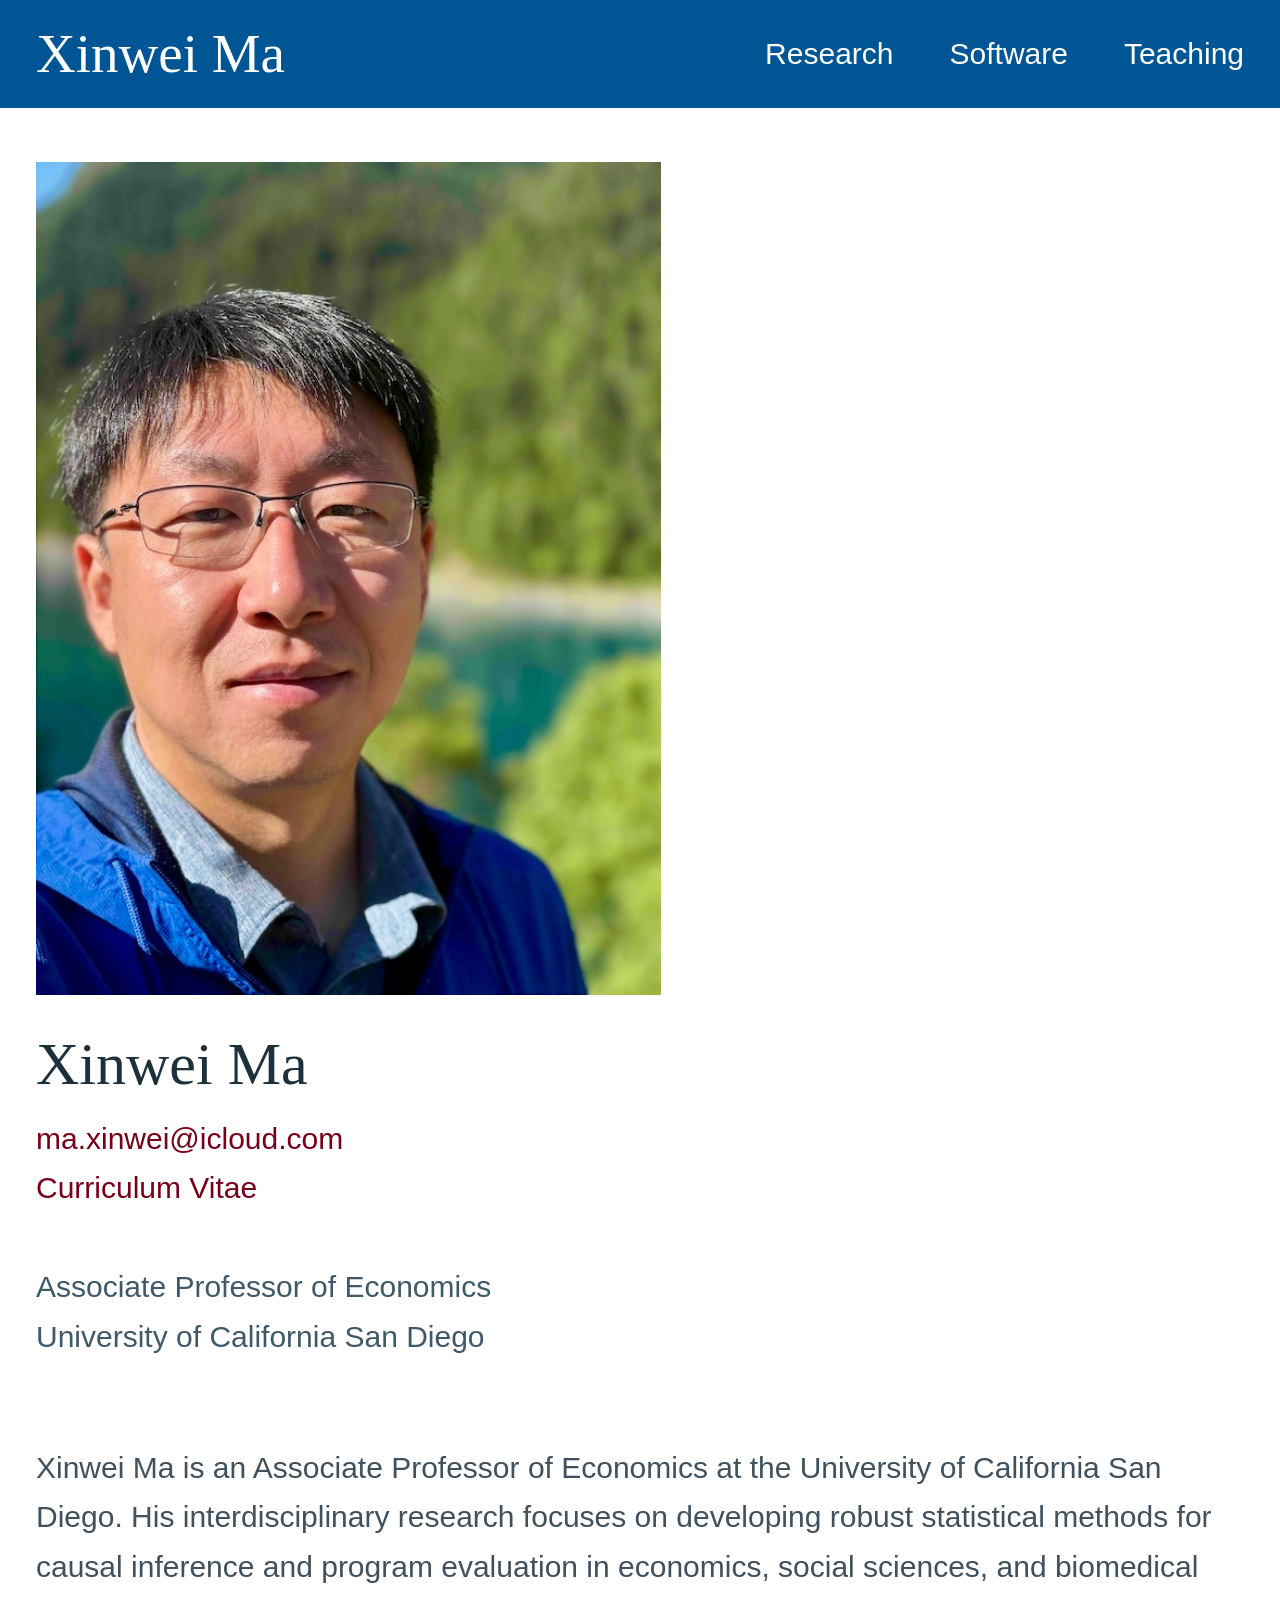
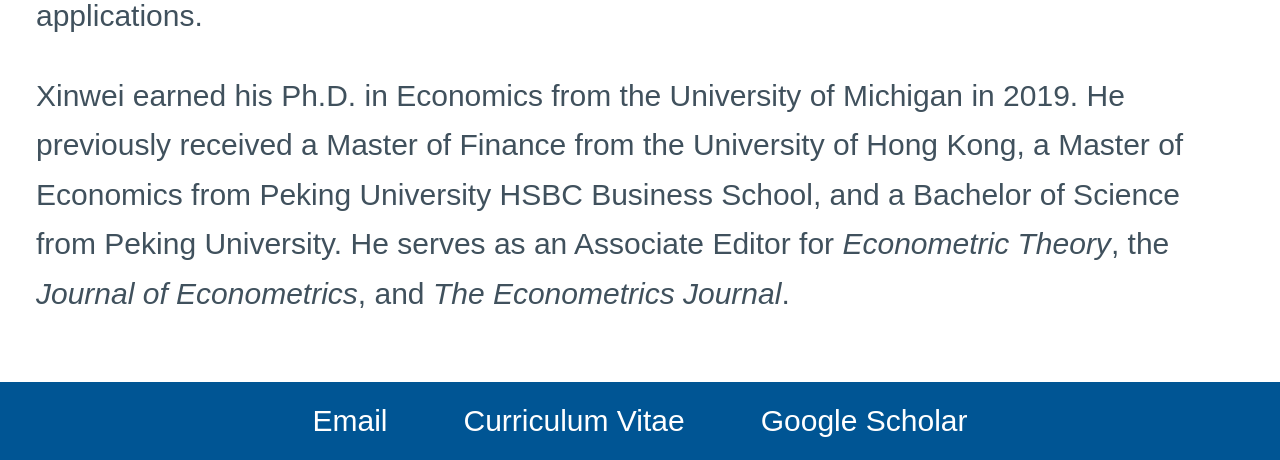
==== commit 6b142eb4: "Add files via upload" ====
--- a/index.html
+++ b/index.html
@@ -13,17 +13,17 @@
 
   <header class="academic-header">
     <div class="academic-header-inner">
-      <a class="academic-name" href="./index.html" data-page="home" aria-current="page">Xinwei Ma</a>
+      <a class="academic-name" href="./index.html" aria-current="page">Xinwei Ma</a>
       <nav class="academic-navigation" aria-label="Main navigation">
         <a href="./research.html">Research</a>
-        <a href="./index.html#software" data-page="software">Software</a>
-        <a href="./index.html#teaching" data-page="teaching">Teaching</a>
+        <a href="./software.html">Software</a>
+        <a href="./teaching.html">Teaching</a>
       </nav>
     </div>
   </header>
 
-  <main class="academic-main" aria-live="polite">
-    <section class="academic-home" id="home" data-panel="home" aria-label="Homepage">
+  <main class="academic-main">
+    <section class="academic-home" id="home" aria-label="Homepage">
       <div class="academic-portrait">
         <img class="academic-photo" src="./XinweiMa-Photo.jpg" alt="Xinwei Ma" width="576" height="768">
       </div>
@@ -35,18 +35,10 @@
         </p>
         <p class="academic-affiliation">Associate Professor of Economics<br>University of California San Diego</p>
         <div class="academic-biography">
-          <p>Xinwei Ma is an Associate Professor of Economics at the University of California San Diego. His interdisciplinary research focuses on developing robust statistical methods for causal inference and program evaluation in economics, the social sciences, and biomedical applications.</p>
-          <p>Xinwei earned his Ph.D. in Economics from the University of Michigan in 2019. He previously received a Master of Finance from the University of Hong Kong and a Master of Economics and a Bachelor of Science from Peking University. He serves as an Associate Editor for <em>Econometric Theory</em>, the <em>Journal of Econometrics</em>, and <em>The Econometrics Journal</em>.</p>
+          <p>Xinwei Ma is an Associate Professor of Economics at the University of California San Diego. His interdisciplinary research focuses on developing robust statistical methods for causal inference and program evaluation in economics, social sciences, and biomedical applications.</p>
+          <p>Xinwei earned his Ph.D. in Economics from the University of Michigan in 2019. He previously received a Master of Finance from the University of Hong Kong, a Master of Economics from Peking University HSBC Business School, and a Bachelor of Science from Peking University. He serves as an Associate Editor for <em>Econometric Theory</em>, the <em>Journal of Econometrics</em>, and <em>The Econometrics Journal</em>.</p>
         </div>
       </div>
-    </section>
-    <section class="academic-page" id="software" data-panel="software" aria-label="Software page" hidden>
-      <h1>Software</h1>
-      <p>Software projects and links will be added soon.</p>
-    </section>
-    <section class="academic-page" id="teaching" data-panel="teaching" aria-label="Teaching page" hidden>
-      <h1>Teaching</h1>
-      <p>Courses and teaching materials will be added soon.</p>
     </section>
   </main>
 
@@ -60,30 +52,15 @@
 </div>
 <script>
   (function () {
-    const root = document.getElementById('academic-homepage');
-    const links = Array.from(root.querySelectorAll('a[data-page]'));
-    const panels = Array.from(root.querySelectorAll('[data-panel]'));
-    const titles = { home: 'Home', software: 'Software', teaching: 'Teaching' };
-
-    function showPage() {
+    function redirectLegacyPage() {
       const requested = window.location.hash.slice(1);
-      if (requested === 'research') {
-        window.location.replace('./research.html');
-        return;
+      if (requested === 'research' || requested === 'software' || requested === 'teaching') {
+        window.location.replace('./' + requested + '.html');
       }
-      const page = Object.prototype.hasOwnProperty.call(titles, requested) ? requested : 'home';
-      panels.forEach(function (panel) {
-        panel.hidden = panel.dataset.panel !== page;
-      });
-      links.forEach(function (link) {
-        if (link.dataset.page === page) link.setAttribute('aria-current', 'page');
-        else link.removeAttribute('aria-current');
-      });
-      document.title = page === 'home' ? 'Xinwei Ma | Economics' : titles[page] + ' | Xinwei Ma';
     }
 
-    window.addEventListener('hashchange', showPage);
-    showPage();
+    window.addEventListener('hashchange', redirectLegacyPage);
+    redirectLegacyPage();
   })();
 </script>
 </body>
--- a/styles.css
+++ b/styles.css
@@ -107,11 +107,10 @@
   font: inherit;
 }
 #academic-homepage .academic-email a {
-  color: var(--academic-blue);
+  color: #780018;
   font: inherit;
   overflow-wrap: anywhere;
-  text-decoration: underline;
-  text-underline-offset: 4px;
+  text-decoration: none;
 }
 #academic-homepage .academic-affiliation {
   margin: 0 0 calc(32px + 1.65em);
@@ -164,17 +163,23 @@
 #academic-homepage .academic-research-navigation {
   display: flex;
   flex-wrap: wrap;
-  gap: 12px 32px;
+  gap: 16px 48px;
   margin: 28px 0 56px;
   font: inherit;
 }
-#academic-homepage .academic-research a {
+#academic-homepage .academic-research a,
+#academic-homepage .academic-software a {
   color: var(--academic-blue);
   font: inherit;
   text-decoration: underline;
   text-underline-offset: 4px;
   overflow-wrap: anywhere;
 }
+#academic-homepage .academic-research-navigation a {
+  color: inherit;
+  font-family: Georgia, 'Times New Roman', serif;
+  font-weight: 700;
+}
 #academic-homepage .academic-research-section {
   margin-top: 64px;
   scroll-margin-top: 24px;
@@ -182,7 +187,8 @@
 #academic-homepage .academic-research-navigation + .academic-research-section {
   margin-top: 0;
 }
-#academic-homepage .academic-research-section h2 {
+#academic-homepage .academic-research-section h2,
+#academic-homepage .academic-teaching-section h2 {
   margin: 0 0 32px;
   color: #1d303c;
   font-family: Georgia, 'Times New Roman', serif;
@@ -190,15 +196,19 @@
   font-weight: 400;
   line-height: 1.3;
 }
-#academic-homepage .academic-paper-list {
+#academic-homepage .academic-paper-list,
+#academic-homepage .academic-software-list {
   margin: 0;
   padding-left: 1.55em;
   font: inherit;
   list-style-type: decimal;
 }
-#academic-homepage .academic-paper-list > li { font: inherit; }
-#academic-homepage .academic-paper-list > li + li { margin-top: 42px; }
-#academic-homepage .academic-paper-title {
+#academic-homepage .academic-paper-list > li,
+#academic-homepage .academic-software-list > li { font: inherit; }
+#academic-homepage .academic-paper-list > li + li,
+#academic-homepage .academic-software-list > li + li { margin-top: 42px; }
+#academic-homepage .academic-paper-title,
+#academic-homepage .academic-software-title {
   margin: 0;
   font: inherit;
   font-weight: 500;
@@ -218,9 +228,13 @@
 #academic-homepage .academic-paper-links {
   display: flex;
   flex-wrap: wrap;
-  gap: 8px 28px;
+  gap: 12px 40px;
   margin: 8px 0 0;
   font: inherit;
+}
+#academic-homepage .academic-paper-links a,
+#academic-homepage .academic-software-links a {
+  color: inherit;
 }
 
 /* Teaching page */
@@ -231,24 +245,20 @@
 #academic-homepage .academic-teaching-section {
   margin-top: 40px;
 }
-#academic-homepage .academic-teaching-section h2 {
-  margin: 0 0 32px;
-  color: #1d303c;
-  font: inherit;
-  font-weight: 400;
-}
 #academic-homepage .academic-course-list {
   margin: 0;
-  padding: 0;
-  list-style: none;
+  padding-left: 1.55em;
+  font: inherit;
+  list-style-type: decimal;
 }
 #academic-homepage .academic-course-list > li + li {
   margin-top: 42px;
 }
 #academic-homepage .academic-course-title {
   margin: 0;
-  font: inherit;
-  font-weight: 400;
+  color: var(--academic-blue);
+  font: inherit;
+  font-weight: 500;
   line-height: 1.5;
 }
 #academic-homepage .academic-course-terms {
@@ -256,3 +266,109 @@
   color: #40515d;
   font: inherit;
 }
+
+/* Software page */
+#academic-homepage .academic-software-list {
+  margin-top: 40px;
+}
+#academic-homepage .academic-software-name {
+  color: var(--academic-blue);
+}
+#academic-homepage .academic-software-links {
+  margin: 8px 0 0;
+  font: inherit;
+}
+
+/* Intermediate sizes for narrower windows and phones in landscape. */
+@media (max-width: 1000px) {
+  #academic-homepage {
+    font-size: 24px;
+  }
+  #academic-homepage .academic-name {
+    font-size: 44px;
+  }
+  #academic-homepage .academic-navigation a,
+  #academic-homepage .academic-footer-link {
+    font-size: 24px;
+  }
+  #academic-homepage h1 {
+    font-size: 48px;
+  }
+  #academic-homepage .academic-research-section h2,
+  #academic-homepage .academic-teaching-section h2 {
+    font-size: 36px;
+  }
+  #academic-homepage .academic-photo {
+    width: 400px;
+  }
+}
+
+/* Compact sizes for mobile screens. */
+@media (max-width: 600px) {
+  #academic-homepage {
+    font-size: 18px;
+  }
+  #academic-homepage .academic-name {
+    font-size: 32px;
+  }
+  #academic-homepage .academic-navigation a,
+  #academic-homepage .academic-footer-link {
+    font-size: 18px;
+  }
+  #academic-homepage h1 {
+    font-size: 36px;
+  }
+  #academic-homepage .academic-research-section h2,
+  #academic-homepage .academic-teaching-section h2 {
+    margin-bottom: 20px;
+    font-size: 28px;
+  }
+  #academic-homepage .academic-header-inner {
+    padding: 14px 18px;
+    gap: 6px;
+  }
+  #academic-homepage .academic-navigation {
+    gap: 0 24px;
+  }
+  #academic-homepage .academic-main {
+    padding: 24px 18px 32px;
+  }
+  #academic-homepage .academic-home {
+    gap: 24px;
+  }
+  #academic-homepage .academic-photo {
+    width: 240px;
+  }
+  #academic-homepage .academic-email,
+  #academic-homepage .academic-affiliation {
+    margin-bottom: 24px;
+  }
+  #academic-homepage .academic-biography p + p {
+    margin-top: 20px;
+  }
+  #academic-homepage .academic-research-navigation {
+    gap: 12px 24px;
+    margin: 20px 0 32px;
+  }
+  #academic-homepage .academic-research-section {
+    margin-top: 36px;
+  }
+  #academic-homepage .academic-teaching-section,
+  #academic-homepage .academic-software-list {
+    margin-top: 28px;
+  }
+  #academic-homepage .academic-paper-list > li + li,
+  #academic-homepage .academic-course-list > li + li,
+  #academic-homepage .academic-software-list > li + li {
+    margin-top: 28px;
+  }
+  #academic-homepage .academic-paper-links {
+    gap: 8px 24px;
+  }
+  #academic-homepage .academic-footer {
+    padding: 12px 18px;
+  }
+  #academic-homepage .academic-footer-inner {
+    gap: 4px 24px;
+  }
+}
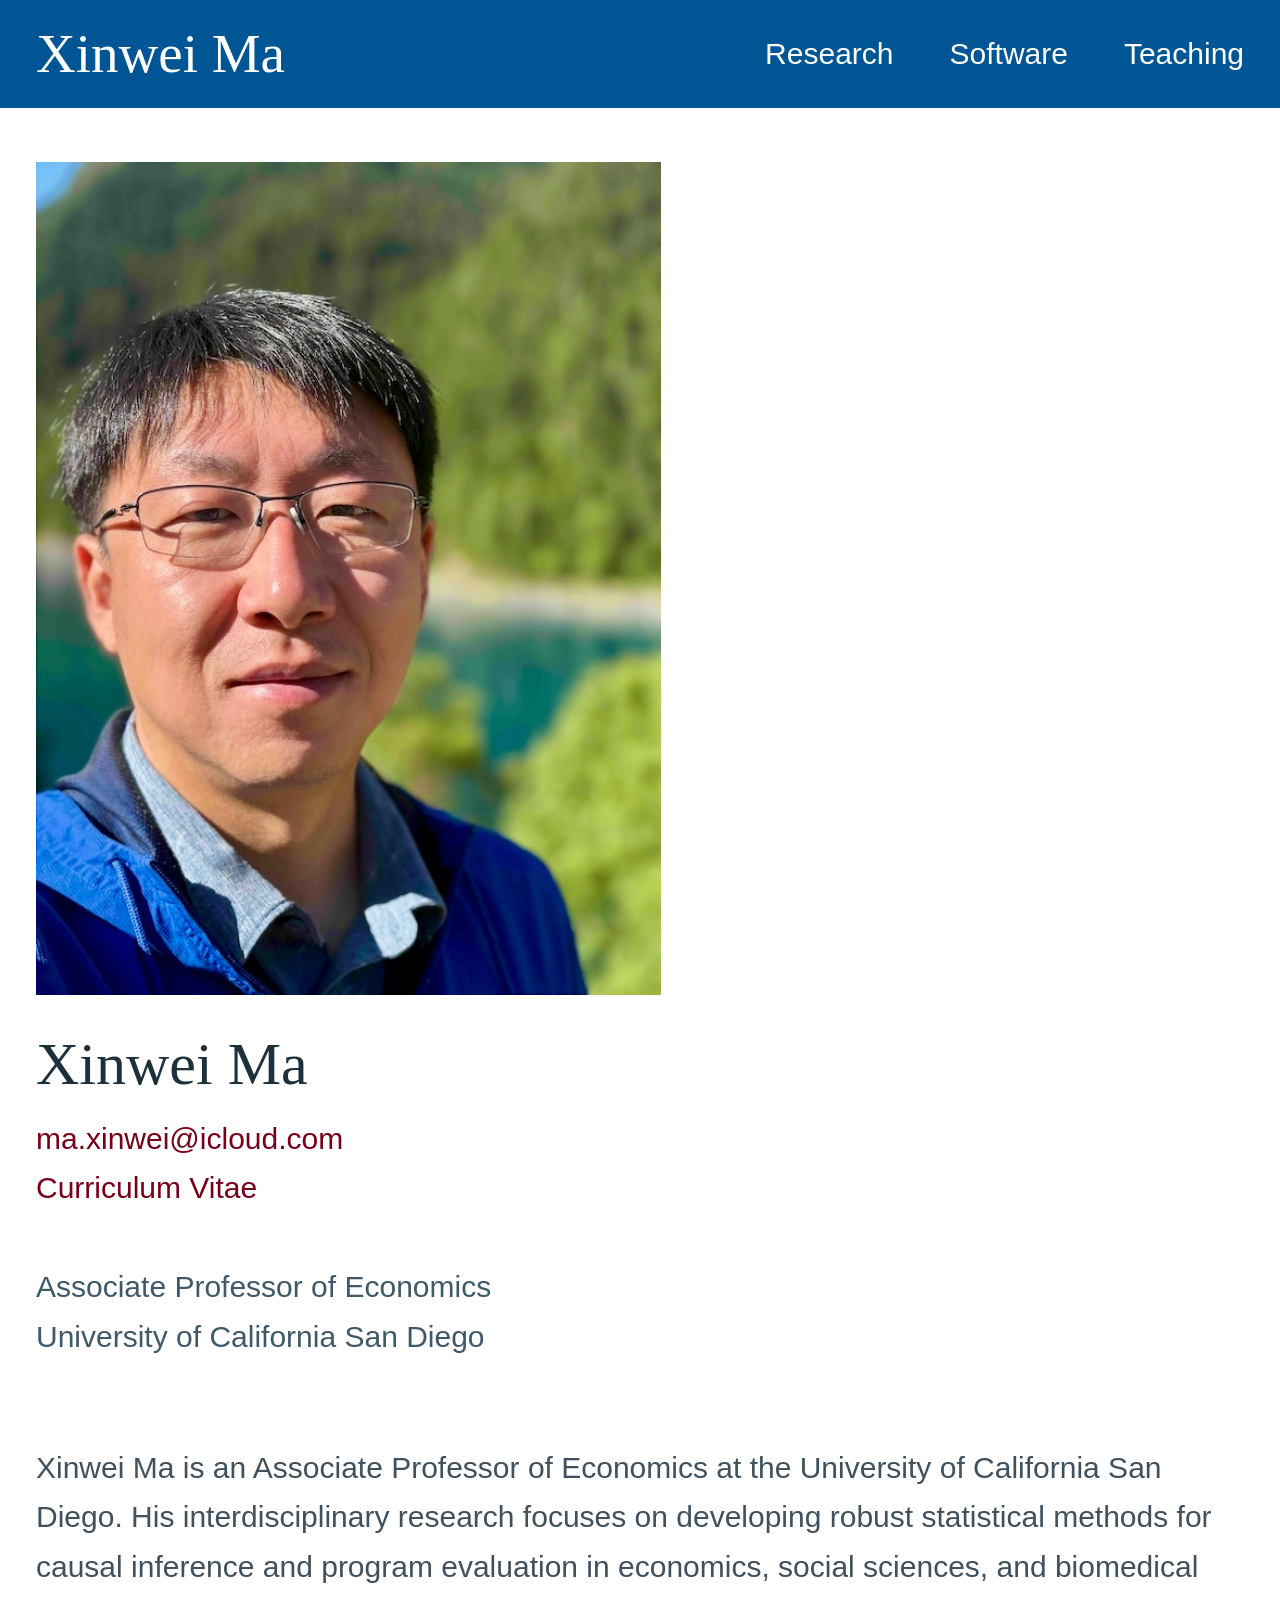
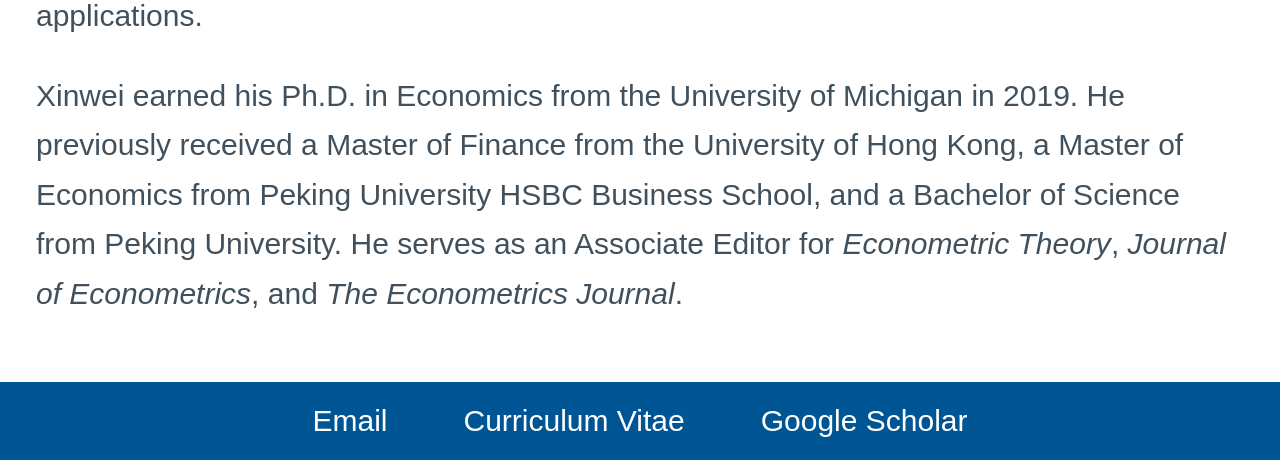
==== commit 43e48d51: "Add files via upload" ====
--- a/index.html
+++ b/index.html
@@ -36,7 +36,7 @@
         <p class="academic-affiliation">Associate Professor of Economics<br>University of California San Diego</p>
         <div class="academic-biography">
           <p>Xinwei Ma is an Associate Professor of Economics at the University of California San Diego. His interdisciplinary research focuses on developing robust statistical methods for causal inference and program evaluation in economics, social sciences, and biomedical applications.</p>
-          <p>Xinwei earned his Ph.D. in Economics from the University of Michigan in 2019. He previously received a Master of Finance from the University of Hong Kong, a Master of Economics from Peking University HSBC Business School, and a Bachelor of Science from Peking University. He serves as an Associate Editor for <em>Econometric Theory</em>, the <em>Journal of Econometrics</em>, and <em>The Econometrics Journal</em>.</p>
+          <p>Xinwei earned his Ph.D. in Economics from the University of Michigan in 2019. He previously received a Master of Finance from the University of Hong Kong, a Master of Economics from Peking University HSBC Business School, and a Bachelor of Science from Peking University. He serves as an Associate Editor for <em>Econometric Theory</em>, <em>Journal of Econometrics</em>, and <em>The Econometrics Journal</em>.</p>
         </div>
       </div>
     </section>
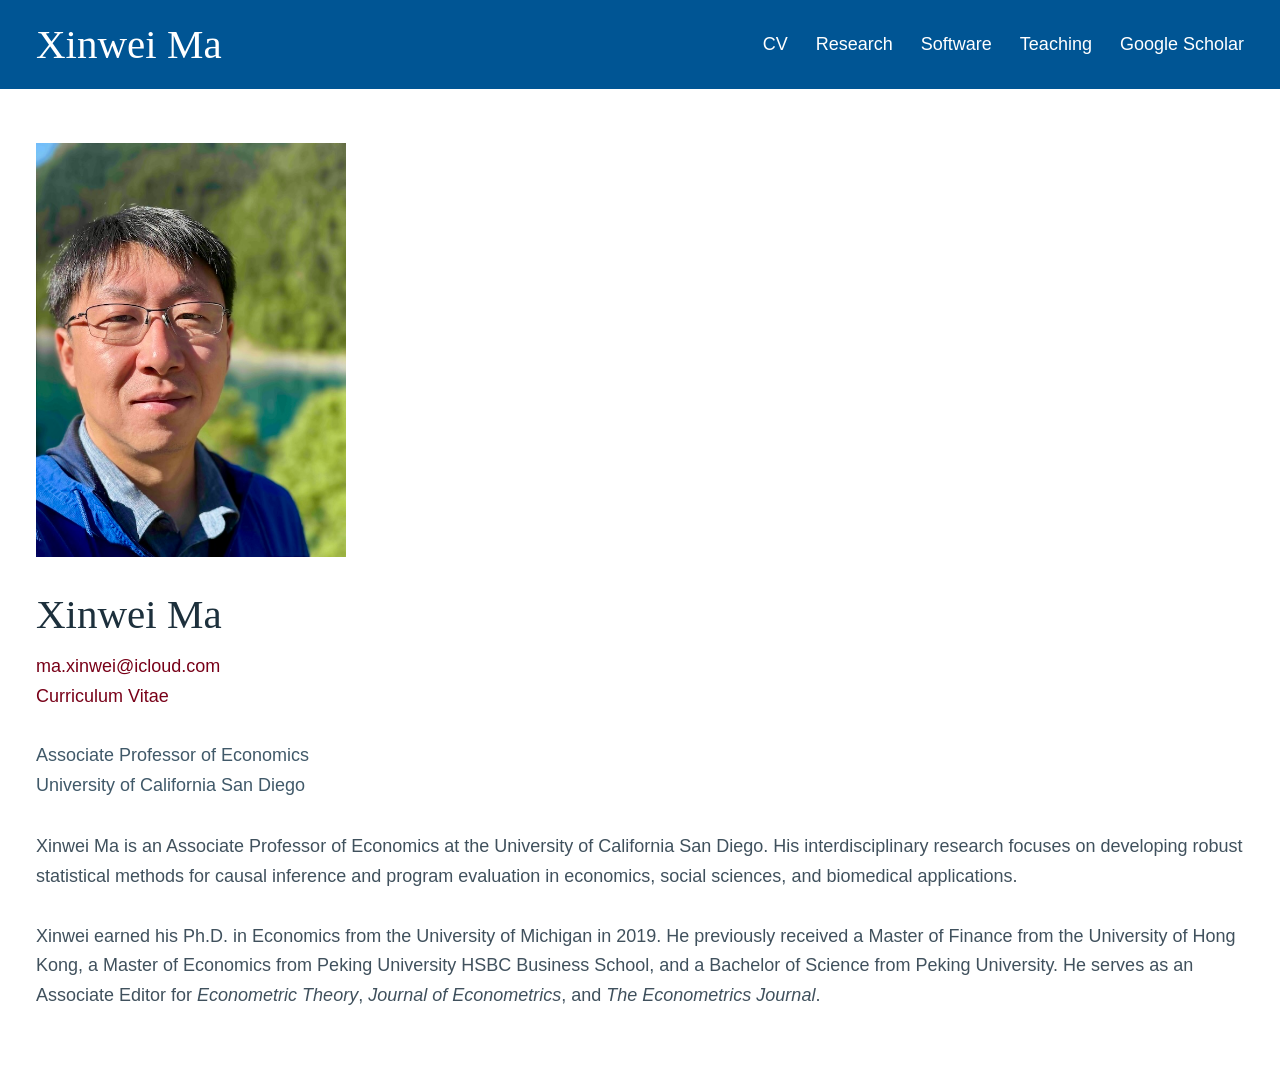
==== commit e24e4d28: "Add files via upload" ====
--- a/index.html
+++ b/index.html
@@ -15,9 +15,11 @@
     <div class="academic-header-inner">
       <a class="academic-name" href="./index.html" aria-current="page">Xinwei Ma</a>
       <nav class="academic-navigation" aria-label="Main navigation">
+        <a href="https://xinweima.github.io/XinweiMa-CV.pdf" target="_blank" rel="noopener noreferrer" aria-label="Xinwei Ma curriculum vitae, PDF, opens in a new tab">CV</a>
         <a href="./research.html">Research</a>
         <a href="./software.html">Software</a>
         <a href="./teaching.html">Teaching</a>
+        <a href="https://scholar.google.com/citations?user=rrIp8rMAAAAJ&amp;hl=en" target="_blank" rel="noopener noreferrer" aria-label="Xinwei Ma on Google Scholar, opens in a new tab">Google Scholar</a>
       </nav>
     </div>
   </header>
@@ -42,13 +44,6 @@
     </section>
   </main>
 
-  <footer class="academic-footer">
-    <nav class="academic-footer-inner" aria-label="Contact and academic profiles">
-      <a class="academic-footer-link" href="mailto:ma.xinwei@icloud.com" aria-label="Email Xinwei Ma at ma.xinwei@icloud.com">Email</a>
-      <a class="academic-footer-link" href="./XinweiMa-CV.pdf" target="_blank" rel="noopener noreferrer" aria-label="Xinwei Ma curriculum vitae, PDF, opens in a new tab">Curriculum Vitae</a>
-      <a class="academic-footer-link" href="https://scholar.google.com/citations?user=rrIp8rMAAAAJ&amp;hl=en" target="_blank" rel="noopener noreferrer" aria-label="Xinwei Ma on Google Scholar, opens in a new tab">Google Scholar</a>
-    </nav>
-  </footer>
 </div>
 <script>
   (function () {
--- a/styles.css
+++ b/styles.css
@@ -6,7 +6,7 @@
   color-scheme: light;
   color: #263640;
   font-family: Arial, Helvetica, sans-serif;
-  font-size: 30px;
+  font-size: 18px;
   line-height: 1.65;
   display: flex;
   flex-direction: column;
@@ -16,8 +16,7 @@
 }
 #academic-homepage * { box-sizing: border-box; }
 #academic-homepage [hidden] { display: none !important; }
-#academic-homepage .academic-header,
-#academic-homepage .academic-footer {
+#academic-homepage .academic-header {
   background: var(--academic-blue);
   color: #ffffff;
 }
@@ -33,7 +32,7 @@
 #academic-homepage .academic-name {
   color: #ffffff;
   font-family: Georgia, 'Times New Roman', serif;
-  font-size: 55px;
+  font-size: 41px;
   font-weight: 400;
   line-height: 1.3;
   text-decoration: none;
@@ -45,24 +44,22 @@
 #academic-homepage .academic-navigation {
   display: flex;
   align-items: center;
-  gap: 16px 56px;
+  gap: 16px 28px;
   flex-wrap: wrap;
 }
-#academic-homepage .academic-navigation a,
-#academic-homepage .academic-footer-link {
+#academic-homepage .academic-navigation a {
   color: #ffffff;
   display: inline-flex;
   align-items: center;
   min-height: 44px;
-  font-size: 30px;
+  font-size: 18px;
   font-weight: 400;
   text-decoration: none;
   white-space: nowrap;
 }
 #academic-homepage .academic-navigation a:hover,
 #academic-homepage .academic-navigation a[aria-current="page"],
-#academic-homepage .academic-name:hover,
-#academic-homepage .academic-footer a:hover {
+#academic-homepage .academic-name:hover {
   text-decoration: underline;
   text-underline-offset: 6px;
 }
@@ -73,13 +70,13 @@
 }
 #academic-homepage .academic-home {
   display: grid;
-  grid-template-columns: 625px minmax(0, 1fr);
+  grid-template-columns: 310px minmax(0, 1fr);
   gap: 42px;
   align-items: start;
 }
 #academic-homepage .academic-portrait {
   width: 100%;
-  max-width: 625px;
+  max-width: 410px;
   min-width: 0;
   justify-self: start;
 }
@@ -88,7 +85,7 @@
   text-align: left;
 }
 #academic-homepage .academic-photo {
-  width: 625px;
+  width: 310px;
   max-width: 100%;
   height: auto;
   display: block;
@@ -98,7 +95,7 @@
   margin: 0 0 12px;
   font-family: Georgia, 'Times New Roman', serif;
   color: #1d303c;
-  font-size: 60px;
+  font-size: 41px;
   font-weight: 400;
   line-height: 1.25;
 }
@@ -113,7 +110,7 @@
   text-decoration: none;
 }
 #academic-homepage .academic-affiliation {
-  margin: 0 0 calc(32px + 1.65em);
+  margin: 0 0 32px;
   font: inherit;
   color: #405969;
 }
@@ -129,17 +126,6 @@
   margin: 16px 0 0;
   font: inherit;
   color: #40515d;
-}
-#academic-homepage .academic-footer {
-  margin-top: auto;
-  padding: 14px 24px;
-}
-#academic-homepage .academic-footer-inner {
-  display: flex;
-  justify-content: center;
-  align-items: center;
-  flex-wrap: wrap;
-  gap: 8px 76px;
 }
 @media (max-width: 1350px) {
   #academic-homepage .academic-home {
@@ -154,9 +140,8 @@
     flex-direction: column;
     gap: 8px;
   }
-  #academic-homepage .academic-navigation { gap: 0 44px; }
+  #academic-homepage .academic-navigation { gap: 0 22px; }
   #academic-homepage .academic-main { padding: 34px 22px 42px; }
-  #academic-homepage .academic-footer-inner { gap: 0 48px; }
 }
 
 /* Research page */
@@ -192,7 +177,7 @@
   margin: 0 0 32px;
   color: #1d303c;
   font-family: Georgia, 'Times New Roman', serif;
-  font-size: 44px;
+  font-size: 33px;
   font-weight: 400;
   line-height: 1.3;
 }
@@ -279,56 +264,136 @@
   font: inherit;
 }
 
+/* Page-specific typography at desktop widths. */
+@media (width > 1150px) {
+  #academic-homepage .academic-portrait {
+    max-width: 310px;
+  }
+  #academic-homepage .academic-introduction {
+    font-size: 18px;
+  }
+  #academic-homepage .academic-research,
+  #academic-homepage .academic-software,
+  #academic-homepage .academic-teaching {
+    font-size: 17px;
+    line-height: 1.325;
+  }
+  #academic-homepage .academic-paper-title,
+  #academic-homepage .academic-software-title,
+  #academic-homepage .academic-course-title {
+    line-height: 1.25;
+  }
+  #academic-homepage .academic-paper-citation,
+  #academic-homepage .academic-paper-authors,
+  #academic-homepage .academic-paper-links,
+  #academic-homepage .academic-course-terms,
+  #academic-homepage .academic-software-links {
+    margin-top: 4px;
+  }
+  #academic-homepage .academic-paper-list > li + li,
+  #academic-homepage .academic-course-list > li + li,
+  #academic-homepage .academic-software-list > li + li {
+    margin-top: 21px;
+  }
+  #academic-homepage .academic-paper-links {
+    row-gap: 6px;
+  }
+  #academic-homepage .academic-introduction h1 {
+    font-size: 41px;
+  }
+}
+
 /* Intermediate sizes for narrower windows and phones in landscape. */
-@media (max-width: 1000px) {
+@media (600px < width <= 1150px) {
   #academic-homepage {
-    font-size: 24px;
+    font-size: 17px;
+  }
+  #academic-homepage .academic-research,
+  #academic-homepage .academic-software,
+  #academic-homepage .academic-teaching {
+    font-size: 16px;
+    line-height: 1.325;
   }
   #academic-homepage .academic-name {
-    font-size: 44px;
-  }
-  #academic-homepage .academic-navigation a,
-  #academic-homepage .academic-footer-link {
-    font-size: 24px;
+    font-size: 35px;
+  }
+  #academic-homepage .academic-navigation a {
+    font-size: 17px;
   }
   #academic-homepage h1 {
-    font-size: 48px;
+    font-size: 35px;
   }
   #academic-homepage .academic-research-section h2,
   #academic-homepage .academic-teaching-section h2 {
-    font-size: 36px;
+    font-size: 29px;
+  }
+  #academic-homepage .academic-paper-title,
+  #academic-homepage .academic-software-title,
+  #academic-homepage .academic-course-title {
+    line-height: 1.25;
+  }
+  #academic-homepage .academic-paper-citation,
+  #academic-homepage .academic-paper-authors,
+  #academic-homepage .academic-paper-links,
+  #academic-homepage .academic-course-terms,
+  #academic-homepage .academic-software-links {
+    margin-top: 4px;
+  }
+  #academic-homepage .academic-paper-list > li + li,
+  #academic-homepage .academic-course-list > li + li,
+  #academic-homepage .academic-software-list > li + li {
+    margin-top: 18px;
+  }
+  #academic-homepage .academic-paper-links {
+    gap: 5px 32px;
   }
   #academic-homepage .academic-photo {
-    width: 400px;
+    width: 220px;
   }
 }
 
 /* Compact sizes for mobile screens. */
 @media (max-width: 600px) {
   #academic-homepage {
-    font-size: 18px;
+    font-size: 15px;
+  }
+  #academic-homepage .academic-research,
+  #academic-homepage .academic-software,
+  #academic-homepage .academic-teaching {
+    line-height: 1.325;
+  }
+  #academic-homepage .academic-paper-title,
+  #academic-homepage .academic-software-title,
+  #academic-homepage .academic-course-title {
+    line-height: 1.25;
+  }
+  #academic-homepage .academic-paper-citation,
+  #academic-homepage .academic-paper-authors,
+  #academic-homepage .academic-paper-links,
+  #academic-homepage .academic-course-terms,
+  #academic-homepage .academic-software-links {
+    margin-top: 4px;
   }
   #academic-homepage .academic-name {
-    font-size: 32px;
-  }
-  #academic-homepage .academic-navigation a,
-  #academic-homepage .academic-footer-link {
-    font-size: 18px;
+    font-size: 29px;
+  }
+  #academic-homepage .academic-navigation a {
+    font-size: 15px;
   }
   #academic-homepage h1 {
-    font-size: 36px;
+    font-size: 29px;
   }
   #academic-homepage .academic-research-section h2,
   #academic-homepage .academic-teaching-section h2 {
     margin-bottom: 20px;
-    font-size: 28px;
+    font-size: 25px;
   }
   #academic-homepage .academic-header-inner {
     padding: 14px 18px;
     gap: 6px;
   }
   #academic-homepage .academic-navigation {
-    gap: 0 24px;
+    gap: 0 12px;
   }
   #academic-homepage .academic-main {
     padding: 24px 18px 32px;
@@ -337,7 +402,7 @@
     gap: 24px;
   }
   #academic-homepage .academic-photo {
-    width: 240px;
+    width: 150px;
   }
   #academic-homepage .academic-email,
   #academic-homepage .academic-affiliation {
@@ -360,15 +425,9 @@
   #academic-homepage .academic-paper-list > li + li,
   #academic-homepage .academic-course-list > li + li,
   #academic-homepage .academic-software-list > li + li {
-    margin-top: 28px;
+    margin-top: 14px;
   }
   #academic-homepage .academic-paper-links {
-    gap: 8px 24px;
-  }
-  #academic-homepage .academic-footer {
-    padding: 12px 18px;
-  }
-  #academic-homepage .academic-footer-inner {
     gap: 4px 24px;
   }
 }
